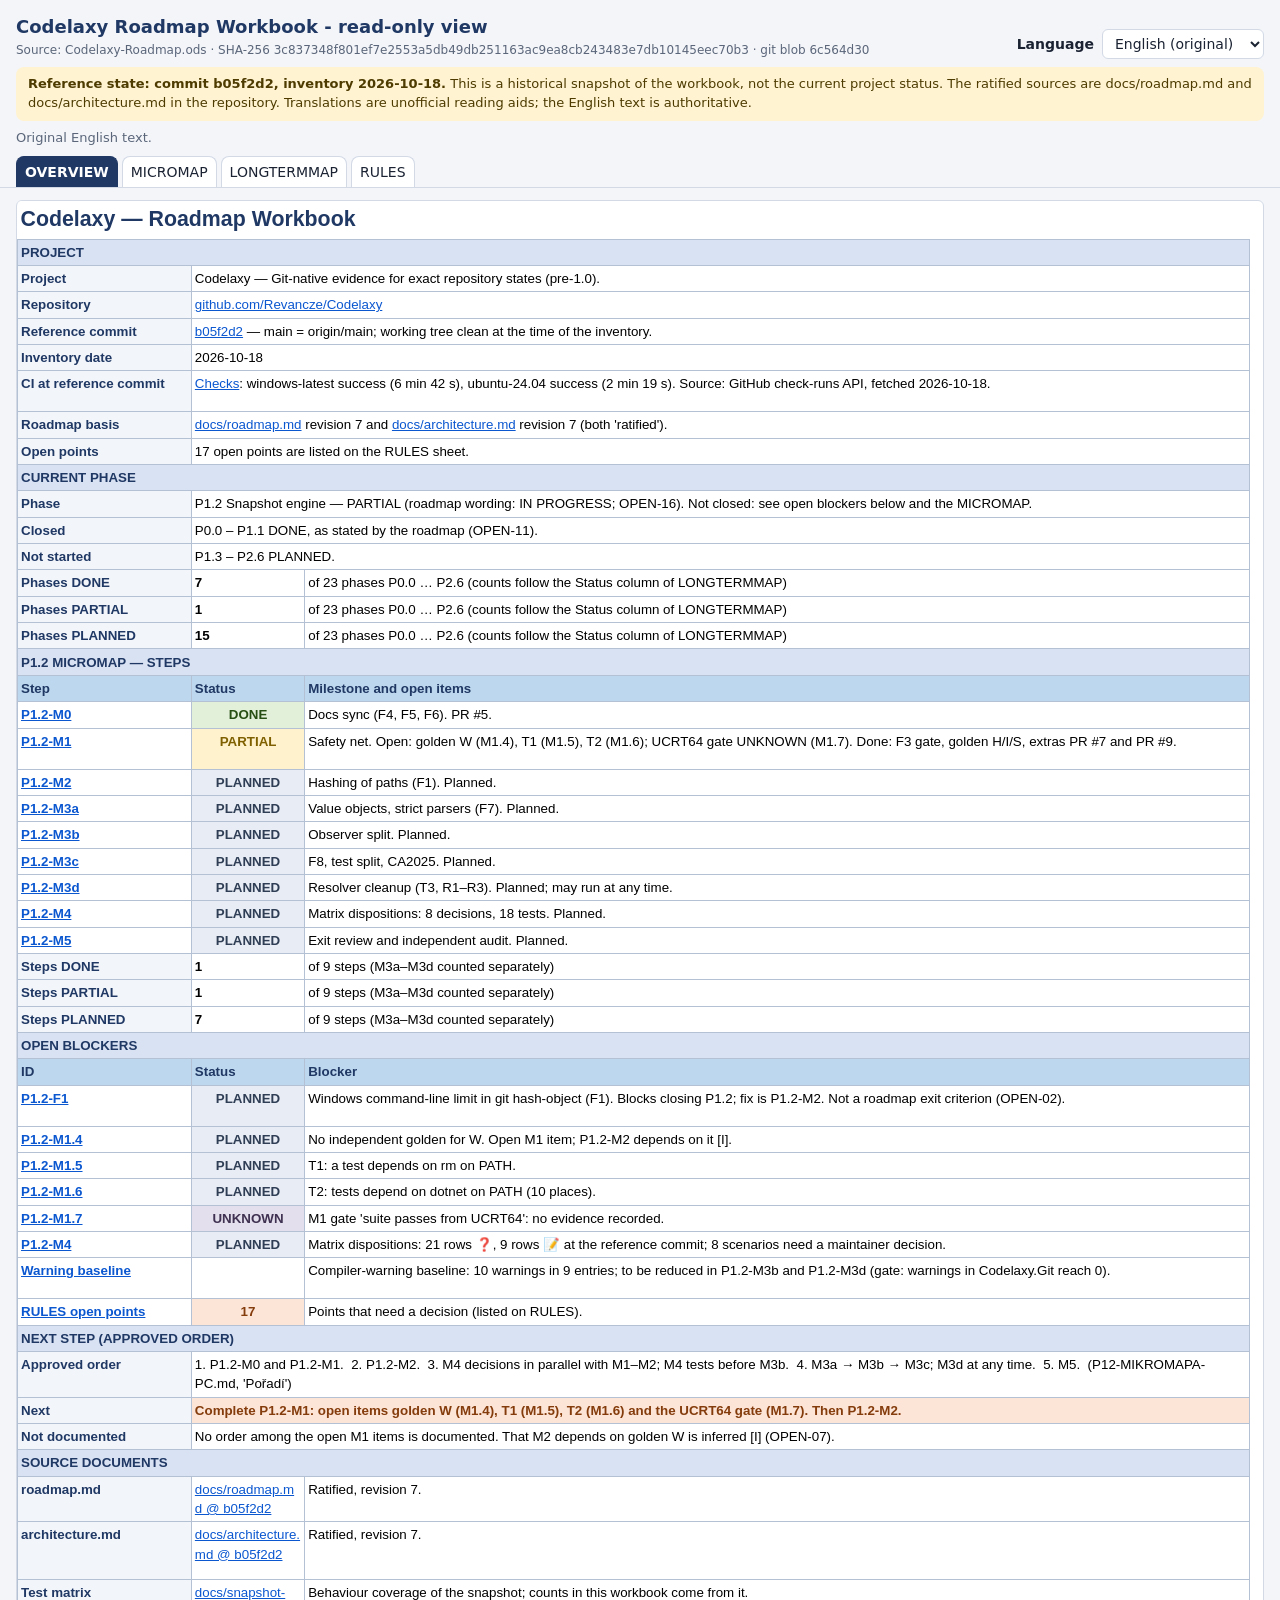
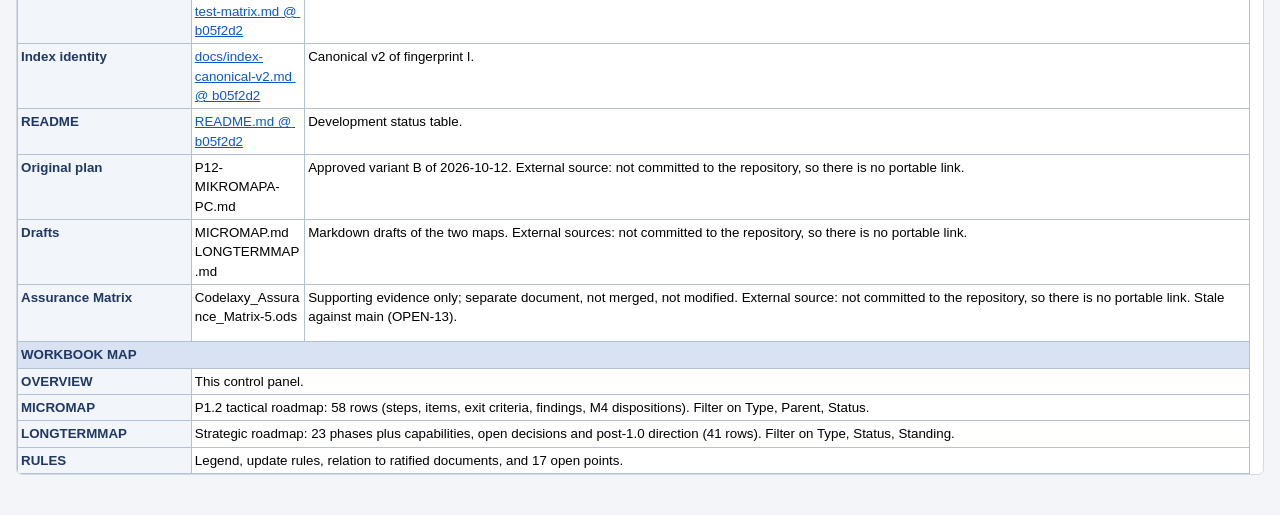
==== docs/roadmap-view/Codelaxy-Roadmap.html @ d362465a "docs(roadmap): add generated HTML view of the current workbook Generated by tools/roadmap-view from " ====
<!doctype html>
<html lang="en" data-lang="en">
<head>
<meta charset="utf-8">
<meta name="viewport" content="width=device-width, initial-scale=1">
<meta http-equiv="Content-Security-Policy" content="default-src &#x27;none&#x27;; style-src &#x27;unsafe-inline&#x27;; script-src &#x27;unsafe-inline&#x27; &#x27;self&#x27; file:; img-src data:; connect-src &#x27;none&#x27;; base-uri &#x27;none&#x27;; form-action &#x27;none&#x27;">
<meta name="rv-source-sha256" content="3c837348f801ef7e2553a5db49db251163ac9ea8cb243483e7db10145eec70b3">
<meta name="rv-source-blob" content="6c564d3082c0654093c8d9e2cfe22d010092a98a">
<meta name="rv-generator" content="roadmap_view 1">
<title>Codelaxy Roadmap - read-only view</title>
<style>
:root{color-scheme:light dark;--bg:#f3f5f9;--fg:#1b2333;--muted:#5b667a;--accent:#1F3864;--card:#ffffff;--line:#d3dae6;--warn-bg:#fff3d1;--warn-fg:#4d3b00;--tip-bg:#1b2333;--tip-fg:#f4f6fb;--focus:#2f6df6}
@media (prefers-color-scheme:dark){:root{--bg:#10141c;--fg:#e7ebf3;--muted:#9aa6bd;--accent:#9db9ff;--card:#1a2130;--line:#2b3548;--warn-bg:#3b3110;--warn-fg:#ffe9a8;--tip-bg:#f2f5fb;--tip-fg:#141a26;--focus:#7aa2ff}}
*{box-sizing:border-box}
html,body{margin:0;background:var(--bg);color:var(--fg);font:14px/1.45 system-ui,-apple-system,"Segoe UI",Roboto,sans-serif}
.top{display:flex;flex-wrap:wrap;gap:12px 24px;align-items:flex-end;justify-content:space-between;padding:14px 16px 8px}
h1{margin:0;font-size:18px;color:var(--accent)}
.muted{margin:2px 0 0;color:var(--muted);font-size:12px;word-break:break-all}
.langbox{display:flex;flex-wrap:wrap;gap:6px 8px;align-items:center}
.langbox label{font-weight:600}
select,input,button{font:inherit;color:inherit;background:var(--card);border:1px solid var(--line);border-radius:6px;padding:5px 8px}
button{cursor:pointer}
button:hover{border-color:var(--accent)}
:focus-visible{outline:2px solid var(--focus);outline-offset:2px}
.banner{margin:0 16px 8px;padding:8px 12px;border-radius:8px;background:var(--warn-bg);color:var(--warn-fg);font-size:13px}
.status{margin:0 16px 8px;min-height:1.4em;color:var(--muted);font-size:13px}
.status button{margin-left:8px}
.tabs{display:flex;gap:4px;padding:0 16px;overflow-x:auto;border-bottom:1px solid var(--line)}
.tab{border-radius:8px 8px 0 0;border-bottom:none;white-space:nowrap}
.tab[aria-selected=true]{background:var(--accent);color:#fff;border-color:var(--accent);font-weight:600}
main{padding:12px 16px 40px}
.sheet[hidden]{display:none}
.scroll{overflow:auto;max-width:100%;background:#fff;color:#000;border:1px solid var(--line);border-radius:6px}
table{border-collapse:collapse;table-layout:fixed}
td{overflow:hidden;vertical-align:top}
td.tr[tabindex="0"]{cursor:help}
td.tr[tabindex="0"]:hover{box-shadow:inset 0 0 0 2px rgba(47,109,246,.55)}
td.pinned{box-shadow:inset 0 0 0 2px var(--focus)}
td.flash{animation:flash 1.6s ease-out}
@keyframes flash{from{box-shadow:inset 0 0 0 4px #ffb300}to{box-shadow:inset 0 0 0 0 transparent}}
a{color:#0b57d0}
#tip{position:fixed;z-index:20;max-width:min(520px,calc(100vw - 24px));padding:10px 12px;border-radius:8px;background:var(--tip-bg);color:var(--tip-fg);box-shadow:0 8px 28px rgba(0,0,0,.35);font-size:13px;line-height:1.45;white-space:pre-wrap;overflow-wrap:anywhere}
#tip[hidden]{display:none}
#tip .tt-head{font-size:11px;letter-spacing:.02em;text-transform:uppercase;opacity:.75;margin-bottom:4px}
#tip .tt-note{font-size:11px;opacity:.75;margin-top:6px;white-space:normal}
#tip.bad{outline:2px solid #e0a100}
@media print{.top .langbox,.status,.tabs,#tip{display:none}.sheet[hidden]{display:block}}

.s-RM_Body{background-color:#FFFFFF;color:#000000;font-weight:normal;font-style:normal;font-size:10pt;font-family:'Arial',Calibri,'Segoe UI',system-ui,sans-serif;border-top:1px solid #B4C0D4;border-bottom:1px solid #B4C0D4;border-left:1px solid #B4C0D4;border-right:1px solid #B4C0D4;text-align:left;vertical-align:top;white-space:pre-wrap;overflow-wrap:anywhere;padding:0.08cm}
.s-RM_BodyCenter{background-color:#FFFFFF;color:#000000;font-weight:normal;font-style:normal;font-size:10pt;font-family:'Arial',Calibri,'Segoe UI',system-ui,sans-serif;border-top:1px solid #B4C0D4;border-bottom:1px solid #B4C0D4;border-left:1px solid #B4C0D4;border-right:1px solid #B4C0D4;text-align:center;vertical-align:top;white-space:pre-wrap;overflow-wrap:anywhere;padding:0.08cm}
.s-RM_CF_Decision{background-color:#FFFFFF;color:#000000;font-weight:bold;font-style:normal;font-size:10pt;font-family:'Arial',Calibri,'Segoe UI',system-ui,sans-serif;border-top:1px solid #B4C0D4;border-bottom:1px solid #B4C0D4;border-left:1px solid #B4C0D4;border-right:1px solid #B4C0D4;text-align:center;vertical-align:top;white-space:pre-wrap;overflow-wrap:anywhere;padding:0.08cm}
.s-RM_CF_Src{background-color:#FFFFFF;color:#000000;font-weight:normal;font-style:normal;font-size:10pt;font-family:'Arial',Calibri,'Segoe UI',system-ui,sans-serif;border-top:1px solid #B4C0D4;border-bottom:1px solid #B4C0D4;border-left:1px solid #B4C0D4;border-right:1px solid #B4C0D4;text-align:center;vertical-align:top;white-space:pre-wrap;overflow-wrap:anywhere;padding:0.08cm}
.s-RM_CF_Standing{background-color:#FFFFFF;color:#000000;font-weight:normal;font-style:normal;font-size:10pt;font-family:'Arial',Calibri,'Segoe UI',system-ui,sans-serif;border-top:1px solid #B4C0D4;border-bottom:1px solid #B4C0D4;border-left:1px solid #B4C0D4;border-right:1px solid #B4C0D4;text-align:center;vertical-align:top;white-space:pre-wrap;overflow-wrap:anywhere;padding:0.08cm}
.s-RM_CF_Status{background-color:#FFFFFF;color:#000000;font-weight:bold;font-style:normal;font-size:10pt;font-family:'Arial',Calibri,'Segoe UI',system-ui,sans-serif;border-top:1px solid #B4C0D4;border-bottom:1px solid #B4C0D4;border-left:1px solid #B4C0D4;border-right:1px solid #B4C0D4;text-align:center;vertical-align:top;white-space:pre-wrap;overflow-wrap:anywhere;padding:0.08cm}
.s-RM_Header{background-color:#BDD7EE;color:#1F3864;font-weight:bold;font-style:normal;font-size:10pt;font-family:'Arial',Calibri,'Segoe UI',system-ui,sans-serif;border-top:1px solid #B4C0D4;border-bottom:1px solid #B4C0D4;border-left:1px solid #B4C0D4;border-right:1px solid #B4C0D4;text-align:left;vertical-align:middle;white-space:pre-wrap;overflow-wrap:anywhere;padding:0.08cm}
.s-RM_Highlight{background-color:#FCE4D6;color:#843C0C;font-weight:bold;font-style:normal;font-size:10pt;font-family:'Arial',Calibri,'Segoe UI',system-ui,sans-serif;border-top:1px solid #B4C0D4;border-bottom:1px solid #B4C0D4;border-left:1px solid #B4C0D4;border-right:1px solid #B4C0D4;text-align:left;vertical-align:top;white-space:pre-wrap;overflow-wrap:anywhere;padding:0.08cm}
.s-RM_ID{background-color:#FFFFFF;color:#1F3864;font-weight:bold;font-style:normal;font-size:10pt;font-family:'Arial',Calibri,'Segoe UI',system-ui,sans-serif;border-top:1px solid #B4C0D4;border-bottom:1px solid #B4C0D4;border-left:1px solid #B4C0D4;border-right:1px solid #B4C0D4;text-align:left;vertical-align:top;white-space:pre-wrap;overflow-wrap:anywhere;padding:0.08cm}
.s-RM_Key{background-color:#F2F5FA;color:#1F3864;font-weight:bold;font-style:normal;font-size:10pt;font-family:'Arial',Calibri,'Segoe UI',system-ui,sans-serif;border-top:1px solid #B4C0D4;border-bottom:1px solid #B4C0D4;border-left:1px solid #B4C0D4;border-right:1px solid #B4C0D4;text-align:left;vertical-align:top;white-space:pre-wrap;overflow-wrap:anywhere;padding:0.08cm}
.s-RM_Number{background-color:#FFFFFF;color:#000000;font-weight:bold;font-style:normal;font-size:10pt;font-family:'Arial',Calibri,'Segoe UI',system-ui,sans-serif;border-top:1px solid #B4C0D4;border-bottom:1px solid #B4C0D4;border-left:1px solid #B4C0D4;border-right:1px solid #B4C0D4;text-align:left;vertical-align:top;white-space:pre-wrap;overflow-wrap:anywhere;padding:0.08cm}
.s-RM_SectionBar{background-color:#D9E2F3;color:#1F3864;font-weight:bold;font-style:normal;font-size:10pt;font-family:'Arial',Calibri,'Segoe UI',system-ui,sans-serif;border-top:1px solid #B4C0D4;border-bottom:1px solid #B4C0D4;border-left:1px solid #B4C0D4;border-right:1px solid #B4C0D4;text-align:left;vertical-align:middle;white-space:pre;padding:0.08cm}
.s-RM_Title{background-color:#FFFFFF;color:#1F3864;font-weight:bold;font-style:normal;font-size:16pt;font-family:'Arial',Calibri,'Segoe UI',system-ui,sans-serif;border-top:none;border-bottom:none;border-left:none;border-right:none;text-align:left;vertical-align:middle;white-space:pre;padding:0.08cm}
.s-RM_Dc_OPEN{background-color:#FCE4D6;color:#843C0C;font-weight:bold;font-style:normal;font-size:10pt;font-family:'Arial',Calibri,'Segoe UI',system-ui,sans-serif;border-top:1px solid #B4C0D4;border-bottom:1px solid #B4C0D4;border-left:1px solid #B4C0D4;border-right:1px solid #B4C0D4;text-align:center;vertical-align:top;white-space:pre-wrap;overflow-wrap:anywhere;padding:0.08cm}
.s-RM_Dim{background-color:#FFFFFF;color:#7F7F7F;font-weight:normal;font-style:normal;font-size:10pt;font-family:'Arial',Calibri,'Segoe UI',system-ui,sans-serif;border-top:1px solid #B4C0D4;border-bottom:1px solid #B4C0D4;border-left:1px solid #B4C0D4;border-right:1px solid #B4C0D4;text-align:center;vertical-align:top;white-space:pre-wrap;overflow-wrap:anywhere;padding:0.08cm}
.s-RM_Sd_DIRECTION{background-color:#E8EDF5;color:#2F3E55;font-weight:bold;font-style:normal;font-size:10pt;font-family:'Arial',Calibri,'Segoe UI',system-ui,sans-serif;border-top:1px solid #B4C0D4;border-bottom:1px solid #B4C0D4;border-left:1px solid #B4C0D4;border-right:1px solid #B4C0D4;text-align:center;vertical-align:top;white-space:pre-wrap;overflow-wrap:anywhere;padding:0.08cm}
.s-RM_Sd_OPEN{background-color:#FCE4D6;color:#843C0C;font-weight:bold;font-style:normal;font-size:10pt;font-family:'Arial',Calibri,'Segoe UI',system-ui,sans-serif;border-top:1px solid #B4C0D4;border-bottom:1px solid #B4C0D4;border-left:1px solid #B4C0D4;border-right:1px solid #B4C0D4;text-align:center;vertical-align:top;white-space:pre-wrap;overflow-wrap:anywhere;padding:0.08cm}
.s-RM_SrcI{background-color:#FFF8E1;color:#6B5200;font-weight:normal;font-style:italic;font-size:10pt;font-family:'Arial',Calibri,'Segoe UI',system-ui,sans-serif;border-top:1px solid #B4C0D4;border-bottom:1px solid #B4C0D4;border-left:1px solid #B4C0D4;border-right:1px solid #B4C0D4;text-align:center;vertical-align:top;white-space:pre-wrap;overflow-wrap:anywhere;padding:0.08cm}
.s-RM_St_BLOCKED{background-color:#F8D7DA;color:#7B1E24;font-weight:bold;font-style:normal;font-size:10pt;font-family:'Arial',Calibri,'Segoe UI',system-ui,sans-serif;border-top:1px solid #B4C0D4;border-bottom:1px solid #B4C0D4;border-left:1px solid #B4C0D4;border-right:1px solid #B4C0D4;text-align:center;vertical-align:top;white-space:pre-wrap;overflow-wrap:anywhere;padding:0.08cm}
.s-RM_St_DONE{background-color:#E2F0D9;color:#274E13;font-weight:bold;font-style:normal;font-size:10pt;font-family:'Arial',Calibri,'Segoe UI',system-ui,sans-serif;border-top:1px solid #B4C0D4;border-bottom:1px solid #B4C0D4;border-left:1px solid #B4C0D4;border-right:1px solid #B4C0D4;text-align:center;vertical-align:top;white-space:pre-wrap;overflow-wrap:anywhere;padding:0.08cm}
.s-RM_St_PARTIAL{background-color:#FFF2CC;color:#7F6000;font-weight:bold;font-style:normal;font-size:10pt;font-family:'Arial',Calibri,'Segoe UI',system-ui,sans-serif;border-top:1px solid #B4C0D4;border-bottom:1px solid #B4C0D4;border-left:1px solid #B4C0D4;border-right:1px solid #B4C0D4;text-align:center;vertical-align:top;white-space:pre-wrap;overflow-wrap:anywhere;padding:0.08cm}
.s-RM_St_PLANNED{background-color:#E8EDF5;color:#2F3E55;font-weight:bold;font-style:normal;font-size:10pt;font-family:'Arial',Calibri,'Segoe UI',system-ui,sans-serif;border-top:1px solid #B4C0D4;border-bottom:1px solid #B4C0D4;border-left:1px solid #B4C0D4;border-right:1px solid #B4C0D4;text-align:center;vertical-align:top;white-space:pre-wrap;overflow-wrap:anywhere;padding:0.08cm}
.s-RM_St_UNKNOWN{background-color:#E4DFEC;color:#3F3151;font-weight:bold;font-style:normal;font-size:10pt;font-family:'Arial',Calibri,'Segoe UI',system-ui,sans-serif;border-top:1px solid #B4C0D4;border-bottom:1px solid #B4C0D4;border-left:1px solid #B4C0D4;border-right:1px solid #B4C0D4;text-align:center;vertical-align:top;white-space:pre-wrap;overflow-wrap:anywhere;padding:0.08cm}
</style>
</head>
<body>
<header class="top">
<div class="titles"><h1 id="t-title"></h1><p id="t-source" class="muted"></p></div>
<div class="langbox">
<label for="lang" id="t-language"></label>
<select id="lang"></select>
<span id="other-box" hidden><input id="other-code" list="codes" size="8" autocomplete="off" spellcheck="false" aria-label="language code"><datalist id="codes"></datalist><button type="button" id="other-apply"></button></span>
</div>
</header>
<div class="banner" role="note"><strong id="t-ref"></strong> <span id="t-hist"></span> <span id="t-unofficial"></span></div>
<div id="status" class="status" role="status" aria-live="polite"></div>
<nav class="tabs" role="tablist" aria-label="Sheets"><button type="button" role="tab" class="tab" data-sheet="OVERVIEW">OVERVIEW</button><button type="button" role="tab" class="tab" data-sheet="MICROMAP">MICROMAP</button><button type="button" role="tab" class="tab" data-sheet="LONGTERMMAP">LONGTERMMAP</button><button type="button" role="tab" class="tab" data-sheet="RULES">RULES</button></nav>
<main>
<section class="sheet" id="sheet-OVERVIEW" role="tabpanel" aria-label="OVERVIEW" hidden><div class="scroll"><table style="width:32.6cm"><colgroup><col style="width:4.6cm"><col style="width:3.0cm"><col style="width:25.0cm"></colgroup><tbody><tr style="height:1.0cm"><td class="s-RM_Title tr" data-k="OVERVIEW!A1" data-h="f7c6cf55c859c0b8" colspan="3"><span class="np" translate="no">Codelaxy</span> — Roadmap Workbook</td></tr><tr style="height:0.7cm"><td class="s-RM_SectionBar tr" data-k="OVERVIEW!A2" data-h="d1fb402f1269ba73" colspan="3">PROJECT</td></tr><tr style="height:0.65cm"><td class="s-RM_Key tr" data-k="OVERVIEW!A3" data-h="9859597853197476">Project</td><td class="s-RM_Body tr" data-k="OVERVIEW!B3" data-h="eef727b6130ff1f3" colspan="2"><span class="np" translate="no">Codelaxy</span> — Git-native evidence for exact repository states (pre-1.0).</td></tr><tr style="height:0.65cm"><td class="s-RM_Key tr" data-k="OVERVIEW!A4" data-h="13d6ff07b8a5d792">Repository</td><td class="s-RM_Body" data-k="OVERVIEW!B4" colspan="2"><a class="np" translate="no" href="https://github.com/Revancze/Codelaxy" target="_blank" rel="noopener noreferrer">github.com/Revancze/Codelaxy</a></td></tr><tr style="height:0.65cm"><td class="s-RM_Key tr" data-k="OVERVIEW!A5" data-h="441387fbcb69d0c6">Reference commit</td><td class="s-RM_Body tr" data-k="OVERVIEW!B5" data-h="eb626f1a783b2e5a" colspan="2"><a class="np" translate="no" href="https://github.com/Revancze/Codelaxy/commit/b05f2d289bb067d50534cb7c99b36d33dcd12a37" target="_blank" rel="noopener noreferrer">b05f2d2</a> — main = <span class="np" translate="no">origin/main</span>; working tree clean at the time of the inventory.</td></tr><tr style="height:0.65cm"><td class="s-RM_Key tr" data-k="OVERVIEW!A6" data-h="7deea33e82aafbb4">Inventory date</td><td class="s-RM_Body" data-k="OVERVIEW!B6" colspan="2">2026-10-18</td></tr><tr style="height:1.08cm"><td class="s-RM_Key tr" data-k="OVERVIEW!A7" data-h="d2d988b973d5f953">CI at reference commit</td><td class="s-RM_Body tr" data-k="OVERVIEW!B7" data-h="56b397efa5ff58da" colspan="2"><a class="np" translate="no" href="https://github.com/Revancze/Codelaxy/commit/b05f2d289bb067d50534cb7c99b36d33dcd12a37/checks" target="_blank" rel="noopener noreferrer">Checks</a>: <span class="np" translate="no">windows-latest</span> success (6 min 42 s), <span class="np" translate="no">ubuntu-24.04</span> success (2 min 19 s). Source: <span class="np" translate="no">GitHub</span> check-runs API, fetched 2026-10-18.</td></tr><tr style="height:0.65cm"><td class="s-RM_Key tr" data-k="OVERVIEW!A8" data-h="613818fb9f83b50c">Roadmap basis</td><td class="s-RM_Body tr" data-k="OVERVIEW!B8" data-h="0adfb932c0c3705c" colspan="2"><a class="np" translate="no" href="https://github.com/Revancze/Codelaxy/blob/b05f2d289bb067d50534cb7c99b36d33dcd12a37/docs/roadmap.md#L1-L3" target="_blank" rel="noopener noreferrer">docs/roadmap.md</a> revision 7 and <a class="np" translate="no" href="https://github.com/Revancze/Codelaxy/blob/b05f2d289bb067d50534cb7c99b36d33dcd12a37/docs/architecture.md#L1-L3" target="_blank" rel="noopener noreferrer">docs/architecture.md</a> revision 7 (both <span class="np" translate="no">&#x27;ratified&#x27;</span>).</td></tr><tr style="height:0.65cm"><td class="s-RM_Key tr" data-k="OVERVIEW!A9" data-h="920a4f6fb41e9967">Open points</td><td class="s-RM_Body tr" data-k="OVERVIEW!B9" data-h="2621ff5068b052ad" colspan="2">17 open points are listed on the <span class="np" translate="no">RULES</span> sheet.</td></tr><tr style="height:0.7cm"><td class="s-RM_SectionBar tr" data-k="OVERVIEW!A10" data-h="b79a95db6d1a1e99" colspan="3">CURRENT PHASE</td></tr><tr style="height:0.65cm"><td class="s-RM_Key tr" data-k="OVERVIEW!A11" data-h="46342ec1eec9d78d">Phase</td><td class="s-RM_Body tr" data-k="OVERVIEW!B11" data-h="c277000a129c5336" colspan="2"><span class="np" translate="no">P1.2</span> Snapshot engine — <span class="np" translate="no">PARTIAL</span> (roadmap wording: <span class="np" translate="no">IN PROGRESS</span>; <span class="np" translate="no">OPEN-16</span>). Not closed: see open blockers below and the <span class="np" translate="no">MICROMAP</span>.</td></tr><tr style="height:0.65cm"><td class="s-RM_Key tr" data-k="OVERVIEW!A12" data-h="c21ead0614e7e1b7">Closed</td><td class="s-RM_Body tr" data-k="OVERVIEW!B12" data-h="50aa8cd9a422e9d8" colspan="2"><span class="np" translate="no">P0.0</span> – <span class="np" translate="no">P1.1</span> <span class="np" translate="no">DONE</span>, as stated by the roadmap (<span class="np" translate="no">OPEN-11</span>).</td></tr><tr style="height:0.65cm"><td class="s-RM_Key tr" data-k="OVERVIEW!A13" data-h="ba35f0c47d862763">Not started</td><td class="s-RM_Body" data-k="OVERVIEW!B13" colspan="2">P1.3 – P2.6 PLANNED.</td></tr><tr style="height:0.65cm"><td class="s-RM_Key tr" data-k="OVERVIEW!A14" data-h="b6663c37586189e6">Phases <span class="np" translate="no">DONE</span></td><td class="s-RM_Number" data-k="OVERVIEW!B14">7</td><td class="s-RM_Body tr" data-k="OVERVIEW!C14" data-h="1609e087792fdbb6">of 23 phases <span class="np" translate="no">P0.0</span> … <span class="np" translate="no">P2.6</span> (counts follow the Status column of <span class="np" translate="no">LONGTERMMAP</span>)</td></tr><tr style="height:0.65cm"><td class="s-RM_Key tr" data-k="OVERVIEW!A15" data-h="e0b0f0ecdb5ed324">Phases <span class="np" translate="no">PARTIAL</span></td><td class="s-RM_Number" data-k="OVERVIEW!B15">1</td><td class="s-RM_Body tr" data-k="OVERVIEW!C15" data-h="1609e087792fdbb6">of 23 phases <span class="np" translate="no">P0.0</span> … <span class="np" translate="no">P2.6</span> (counts follow the Status column of <span class="np" translate="no">LONGTERMMAP</span>)</td></tr><tr style="height:0.65cm"><td class="s-RM_Key tr" data-k="OVERVIEW!A16" data-h="249d728394bc0f89">Phases <span class="np" translate="no">PLANNED</span></td><td class="s-RM_Number" data-k="OVERVIEW!B16">15</td><td class="s-RM_Body tr" data-k="OVERVIEW!C16" data-h="1609e087792fdbb6">of 23 phases <span class="np" translate="no">P0.0</span> … <span class="np" translate="no">P2.6</span> (counts follow the Status column of <span class="np" translate="no">LONGTERMMAP</span>)</td></tr><tr style="height:0.7cm"><td class="s-RM_SectionBar tr" data-k="OVERVIEW!A17" data-h="ce53bbcd7efd84ec" colspan="3"><span class="np" translate="no">P1.2</span> <span class="np" translate="no">MICROMAP</span> — STEPS</td></tr><tr style="height:0.7cm"><td class="s-RM_Header tr" data-k="OVERVIEW!A18" data-h="8e6a6cca7aae1d1e">Step</td><td class="s-RM_Header tr" data-k="OVERVIEW!B18" data-h="920e413c7d411b61">Status</td><td class="s-RM_Header tr" data-k="OVERVIEW!C18" data-h="a8baf21b2ba758df">Milestone and open items</td></tr><tr style="height:0.65cm"><td class="s-RM_ID" data-k="OVERVIEW!A19"><a class="np" translate="no" href="#" data-goto="MICROMAP!A3">P1.2-M0</a></td><td class="s-RM_CF_Status s-RM_St_DONE" data-k="OVERVIEW!B19">DONE</td><td class="s-RM_Body tr" data-k="OVERVIEW!C19" data-h="9dcfccff3beacbd0">Docs sync (<span class="np" translate="no">F4</span>, <span class="np" translate="no">F5</span>, <span class="np" translate="no">F6</span>). <span class="np" translate="no">PR #5</span>.</td></tr><tr style="height:1.08cm"><td class="s-RM_ID" data-k="OVERVIEW!A20"><a class="np" translate="no" href="#" data-goto="MICROMAP!A4">P1.2-M1</a></td><td class="s-RM_CF_Status s-RM_St_PARTIAL" data-k="OVERVIEW!B20">PARTIAL</td><td class="s-RM_Body tr" data-k="OVERVIEW!C20" data-h="7e86cad09c889d70">Safety net. Open: golden W (<span class="np" translate="no">M1.4</span>), <span class="np" translate="no">T1</span> (<span class="np" translate="no">M1.5</span>), <span class="np" translate="no">T2</span> (<span class="np" translate="no">M1.6</span>); <span class="np" translate="no">UCRT64</span> gate <span class="np" translate="no">UNKNOWN</span> (<span class="np" translate="no">M1.7</span>). Done: <span class="np" translate="no">F3</span> gate, golden <span class="np" translate="no">H/I/S</span>, extras <span class="np" translate="no">PR #7</span> and <span class="np" translate="no">PR #9</span>.</td></tr><tr style="height:0.65cm"><td class="s-RM_ID" data-k="OVERVIEW!A21"><a class="np" translate="no" href="#" data-goto="MICROMAP!A5">P1.2-M2</a></td><td class="s-RM_CF_Status s-RM_St_PLANNED" data-k="OVERVIEW!B21">PLANNED</td><td class="s-RM_Body tr" data-k="OVERVIEW!C21" data-h="6b01f8cb7868a5cf">Hashing of paths (<span class="np" translate="no">F1</span>). Planned.</td></tr><tr style="height:0.65cm"><td class="s-RM_ID" data-k="OVERVIEW!A22"><a class="np" translate="no" href="#" data-goto="MICROMAP!A6">P1.2-M3a</a></td><td class="s-RM_CF_Status s-RM_St_PLANNED" data-k="OVERVIEW!B22">PLANNED</td><td class="s-RM_Body tr" data-k="OVERVIEW!C22" data-h="9d46b20532b9cbfb">Value objects, strict parsers (<span class="np" translate="no">F7</span>). Planned.</td></tr><tr style="height:0.65cm"><td class="s-RM_ID" data-k="OVERVIEW!A23"><a class="np" translate="no" href="#" data-goto="MICROMAP!A7">P1.2-M3b</a></td><td class="s-RM_CF_Status s-RM_St_PLANNED" data-k="OVERVIEW!B23">PLANNED</td><td class="s-RM_Body tr" data-k="OVERVIEW!C23" data-h="067b06036c23e9cb">Observer split. Planned.</td></tr><tr style="height:0.65cm"><td class="s-RM_ID" data-k="OVERVIEW!A24"><a class="np" translate="no" href="#" data-goto="MICROMAP!A8">P1.2-M3c</a></td><td class="s-RM_CF_Status s-RM_St_PLANNED" data-k="OVERVIEW!B24">PLANNED</td><td class="s-RM_Body tr" data-k="OVERVIEW!C24" data-h="aa6c162865332486"><span class="np" translate="no">F8</span>, test split, <span class="np" translate="no">CA2025</span>. Planned.</td></tr><tr style="height:0.65cm"><td class="s-RM_ID" data-k="OVERVIEW!A25"><a class="np" translate="no" href="#" data-goto="MICROMAP!A9">P1.2-M3d</a></td><td class="s-RM_CF_Status s-RM_St_PLANNED" data-k="OVERVIEW!B25">PLANNED</td><td class="s-RM_Body tr" data-k="OVERVIEW!C25" data-h="d5933d4d38d07621">Resolver cleanup (<span class="np" translate="no">T3</span>, <span class="np" translate="no">R1</span>–<span class="np" translate="no">R3</span>). Planned; may run at any time.</td></tr><tr style="height:0.65cm"><td class="s-RM_ID" data-k="OVERVIEW!A26"><a class="np" translate="no" href="#" data-goto="MICROMAP!A10">P1.2-M4</a></td><td class="s-RM_CF_Status s-RM_St_PLANNED" data-k="OVERVIEW!B26">PLANNED</td><td class="s-RM_Body tr" data-k="OVERVIEW!C26" data-h="cd030ad11f608bef">Matrix dispositions: 8 decisions, 18 tests. Planned.</td></tr><tr style="height:0.65cm"><td class="s-RM_ID" data-k="OVERVIEW!A27"><a class="np" translate="no" href="#" data-goto="MICROMAP!A11">P1.2-M5</a></td><td class="s-RM_CF_Status s-RM_St_PLANNED" data-k="OVERVIEW!B27">PLANNED</td><td class="s-RM_Body tr" data-k="OVERVIEW!C27" data-h="6d71a64f3fd6b1e6">Exit review and independent audit. Planned.</td></tr><tr style="height:0.65cm"><td class="s-RM_Key tr" data-k="OVERVIEW!A28" data-h="cef8ad2afac54bbe">Steps <span class="np" translate="no">DONE</span></td><td class="s-RM_Number" data-k="OVERVIEW!B28">1</td><td class="s-RM_Body tr" data-k="OVERVIEW!C28" data-h="6754714dce3fca50">of 9 steps (<span class="np" translate="no">M3a</span>–<span class="np" translate="no">M3d</span> counted separately)</td></tr><tr style="height:0.65cm"><td class="s-RM_Key tr" data-k="OVERVIEW!A29" data-h="1b00d5419d94df02">Steps <span class="np" translate="no">PARTIAL</span></td><td class="s-RM_Number" data-k="OVERVIEW!B29">1</td><td class="s-RM_Body tr" data-k="OVERVIEW!C29" data-h="6754714dce3fca50">of 9 steps (<span class="np" translate="no">M3a</span>–<span class="np" translate="no">M3d</span> counted separately)</td></tr><tr style="height:0.65cm"><td class="s-RM_Key tr" data-k="OVERVIEW!A30" data-h="7e01b7b50a249726">Steps <span class="np" translate="no">PLANNED</span></td><td class="s-RM_Number" data-k="OVERVIEW!B30">7</td><td class="s-RM_Body tr" data-k="OVERVIEW!C30" data-h="6754714dce3fca50">of 9 steps (<span class="np" translate="no">M3a</span>–<span class="np" translate="no">M3d</span> counted separately)</td></tr><tr style="height:0.7cm"><td class="s-RM_SectionBar tr" data-k="OVERVIEW!A31" data-h="0cbeedf079fc6422" colspan="3">OPEN BLOCKERS</td></tr><tr style="height:0.7cm"><td class="s-RM_Header tr" data-k="OVERVIEW!A32" data-h="3843971dcfdee508">ID</td><td class="s-RM_Header tr" data-k="OVERVIEW!B32" data-h="920e413c7d411b61">Status</td><td class="s-RM_Header tr" data-k="OVERVIEW!C32" data-h="8cd6bbc7db414796">Blocker</td></tr><tr style="height:1.08cm"><td class="s-RM_ID" data-k="OVERVIEW!A33"><a class="np" translate="no" href="#" data-goto="MICROMAP!A25">P1.2-F1</a></td><td class="s-RM_CF_Status s-RM_St_PLANNED" data-k="OVERVIEW!B33">PLANNED</td><td class="s-RM_Body tr" data-k="OVERVIEW!C33" data-h="71a0194938fc7037">Windows command-line limit in <span class="np" translate="no">git hash-object</span> (<span class="np" translate="no">F1</span>). Blocks closing <span class="np" translate="no">P1.2</span>; fix is <span class="np" translate="no">P1.2-M2</span>. Not a roadmap exit criterion (<span class="np" translate="no">OPEN-02</span>).</td></tr><tr style="height:0.65cm"><td class="s-RM_ID" data-k="OVERVIEW!A34"><a class="np" translate="no" href="#" data-goto="MICROMAP!A15">P1.2-M1.4</a></td><td class="s-RM_CF_Status s-RM_St_PLANNED" data-k="OVERVIEW!B34">PLANNED</td><td class="s-RM_Body tr" data-k="OVERVIEW!C34" data-h="d3a8822e7975da7a">No independent golden for W. Open <span class="np" translate="no">M1</span> item; <span class="np" translate="no">P1.2-M2</span> depends on it <span class="np" translate="no">[I]</span>.</td></tr><tr style="height:0.65cm"><td class="s-RM_ID" data-k="OVERVIEW!A35"><a class="np" translate="no" href="#" data-goto="MICROMAP!A16">P1.2-M1.5</a></td><td class="s-RM_CF_Status s-RM_St_PLANNED" data-k="OVERVIEW!B35">PLANNED</td><td class="s-RM_Body tr" data-k="OVERVIEW!C35" data-h="67379539a79e9387"><span class="np" translate="no">T1</span>: a test depends on rm on PATH.</td></tr><tr style="height:0.65cm"><td class="s-RM_ID" data-k="OVERVIEW!A36"><a class="np" translate="no" href="#" data-goto="MICROMAP!A17">P1.2-M1.6</a></td><td class="s-RM_CF_Status s-RM_St_PLANNED" data-k="OVERVIEW!B36">PLANNED</td><td class="s-RM_Body tr" data-k="OVERVIEW!C36" data-h="a7a14f583c847cf4"><span class="np" translate="no">T2</span>: tests depend on <span class="np" translate="no">dotnet</span> on PATH (10 places).</td></tr><tr style="height:0.65cm"><td class="s-RM_ID" data-k="OVERVIEW!A37"><a class="np" translate="no" href="#" data-goto="MICROMAP!A18">P1.2-M1.7</a></td><td class="s-RM_CF_Status s-RM_St_UNKNOWN" data-k="OVERVIEW!B37">UNKNOWN</td><td class="s-RM_Body tr" data-k="OVERVIEW!C37" data-h="6d2f8063cd5c4862"><span class="np" translate="no">M1</span> gate <span class="np" translate="no">&#x27;suite passes from UCRT64&#x27;</span>: no evidence recorded.</td></tr><tr style="height:0.65cm"><td class="s-RM_ID" data-k="OVERVIEW!A38"><a class="np" translate="no" href="#" data-goto="MICROMAP!A10">P1.2-M4</a></td><td class="s-RM_CF_Status s-RM_St_PLANNED" data-k="OVERVIEW!B38">PLANNED</td><td class="s-RM_Body tr" data-k="OVERVIEW!C38" data-h="6e5332a1d6f50293">Matrix dispositions: 21 rows <span class="np" translate="no">❓</span>, 9 rows <span class="np" translate="no">📝</span> at the reference commit; 8 scenarios need a maintainer decision.</td></tr><tr style="height:1.08cm"><td class="s-RM_ID tr" data-k="OVERVIEW!A39" data-h="58ec8b87998ff7c6"><a class="np" translate="no" href="#" data-goto="MICROMAP!A7">Warning baseline</a></td><td class="s-RM_Body" data-k="OVERVIEW!B39"></td><td class="s-RM_Body tr" data-k="OVERVIEW!C39" data-h="24a206c27ec6df57">Compiler-warning baseline: 10 warnings in 9 entries; to be reduced in <span class="np" translate="no">P1.2-M3b</span> and <span class="np" translate="no">P1.2-M3d</span> (gate: warnings in <span class="np" translate="no">Codelaxy.Git</span> reach 0).</td></tr><tr style="height:0.65cm"><td class="s-RM_ID tr" data-k="OVERVIEW!A40" data-h="d6e7a2cdb41dd5d3"><a class="np" translate="no" href="#" data-goto="RULES!A36">RULES open points</a></td><td class="s-RM_Dc_OPEN" data-k="OVERVIEW!B40">17</td><td class="s-RM_Body tr" data-k="OVERVIEW!C40" data-h="411f118bfc95c8a9">Points that need a decision (listed on <span class="np" translate="no">RULES</span>).</td></tr><tr style="height:0.7cm"><td class="s-RM_SectionBar tr" data-k="OVERVIEW!A41" data-h="3acc31bf39004e9f" colspan="3">NEXT STEP (APPROVED ORDER)</td></tr><tr style="height:1.08cm"><td class="s-RM_Key tr" data-k="OVERVIEW!A42" data-h="0eb16438456e2474">Approved order</td><td class="s-RM_Body tr" data-k="OVERVIEW!B42" data-h="b11332dccebda37c" colspan="2">1. <span class="np" translate="no">P1.2-M0</span> and <span class="np" translate="no">P1.2-M1</span>.  2. <span class="np" translate="no">P1.2-M2</span>.  3. <span class="np" translate="no">M4</span> decisions in parallel with <span class="np" translate="no">M1</span>–<span class="np" translate="no">M2</span>; <span class="np" translate="no">M4</span> tests before <span class="np" translate="no">M3b</span>.  4. <span class="np" translate="no">M3a</span> → <span class="np" translate="no">M3b</span> → <span class="np" translate="no">M3c</span>; <span class="np" translate="no">M3d</span> at any time.  5. <span class="np" translate="no">M5</span>.  (<span class="np" translate="no">P12-MIKROMAPA-PC.md</span>, <span class="np" translate="no">&#x27;Pořadí&#x27;</span>)</td></tr><tr style="height:0.65cm"><td class="s-RM_Key tr" data-k="OVERVIEW!A43" data-h="1ff57a29d7c9d11b">Next</td><td class="s-RM_Highlight tr" data-k="OVERVIEW!B43" data-h="601bd27fa11102c7" colspan="2">Complete <span class="np" translate="no">P1.2-M1</span>: open items golden W (<span class="np" translate="no">M1.4</span>), <span class="np" translate="no">T1</span> (<span class="np" translate="no">M1.5</span>), <span class="np" translate="no">T2</span> (<span class="np" translate="no">M1.6</span>) and the <span class="np" translate="no">UCRT64</span> gate (<span class="np" translate="no">M1.7</span>). Then <span class="np" translate="no">P1.2-M2</span>.</td></tr><tr style="height:0.65cm"><td class="s-RM_Key tr" data-k="OVERVIEW!A44" data-h="6d0ea8aeec378255">Not documented</td><td class="s-RM_Body tr" data-k="OVERVIEW!B44" data-h="082f439f393969a2" colspan="2">No order among the open <span class="np" translate="no">M1</span> items is documented. That <span class="np" translate="no">M2</span> depends on golden W is inferred <span class="np" translate="no">[I]</span> (<span class="np" translate="no">OPEN-07</span>).</td></tr><tr style="height:0.7cm"><td class="s-RM_SectionBar tr" data-k="OVERVIEW!A45" data-h="f0bcfd29f183849f" colspan="3">SOURCE DOCUMENTS</td></tr><tr style="height:1.08cm"><td class="s-RM_Key" data-k="OVERVIEW!A46">roadmap.md</td><td class="s-RM_Body" data-k="OVERVIEW!B46"><a class="np" translate="no" href="https://github.com/Revancze/Codelaxy/blob/b05f2d289bb067d50534cb7c99b36d33dcd12a37/docs/roadmap.md#L1" target="_blank" rel="noopener noreferrer">docs/roadmap.md @ b05f2d2</a></td><td class="s-RM_Body tr" data-k="OVERVIEW!C46" data-h="aab79d7823da2587">Ratified, revision 7.</td></tr><tr style="height:1.51cm"><td class="s-RM_Key" data-k="OVERVIEW!A47">architecture.md</td><td class="s-RM_Body" data-k="OVERVIEW!B47"><a class="np" translate="no" href="https://github.com/Revancze/Codelaxy/blob/b05f2d289bb067d50534cb7c99b36d33dcd12a37/docs/architecture.md#L1" target="_blank" rel="noopener noreferrer">docs/architecture.md @ b05f2d2</a></td><td class="s-RM_Body tr" data-k="OVERVIEW!C47" data-h="aab79d7823da2587">Ratified, revision 7.</td></tr><tr style="height:1.51cm"><td class="s-RM_Key tr" data-k="OVERVIEW!A48" data-h="847c92ccc89ce1ce">Test matrix</td><td class="s-RM_Body" data-k="OVERVIEW!B48"><a class="np" translate="no" href="https://github.com/Revancze/Codelaxy/blob/b05f2d289bb067d50534cb7c99b36d33dcd12a37/docs/snapshot-test-matrix.md#L1" target="_blank" rel="noopener noreferrer">docs/snapshot-test-matrix.md @ b05f2d2</a></td><td class="s-RM_Body tr" data-k="OVERVIEW!C48" data-h="490c1c2b8fb20fa7">Behaviour coverage of the snapshot; counts in this workbook come from it.</td></tr><tr style="height:1.51cm"><td class="s-RM_Key tr" data-k="OVERVIEW!A49" data-h="1e6148dd5f9231f3">Index identity</td><td class="s-RM_Body" data-k="OVERVIEW!B49"><a class="np" translate="no" href="https://github.com/Revancze/Codelaxy/blob/b05f2d289bb067d50534cb7c99b36d33dcd12a37/docs/index-canonical-v2.md#L1" target="_blank" rel="noopener noreferrer">docs/index-canonical-v2.md @ b05f2d2</a></td><td class="s-RM_Body tr" data-k="OVERVIEW!C49" data-h="a98e1d2c3cc91cbb">Canonical v2 of fingerprint I.</td></tr><tr style="height:1.08cm"><td class="s-RM_Key tr" data-k="OVERVIEW!A50" data-h="2b7814d3fca2e99e">README</td><td class="s-RM_Body" data-k="OVERVIEW!B50"><a class="np" translate="no" href="https://github.com/Revancze/Codelaxy/blob/b05f2d289bb067d50534cb7c99b36d33dcd12a37/README.md#L1" target="_blank" rel="noopener noreferrer">README.md @ b05f2d2</a></td><td class="s-RM_Body tr" data-k="OVERVIEW!C50" data-h="b6e2b2864a856657">Development status table.</td></tr><tr style="height:1.08cm"><td class="s-RM_Key tr" data-k="OVERVIEW!A51" data-h="12dbcdb8d6242f36">Original plan</td><td class="s-RM_Body" data-k="OVERVIEW!B51">P12-MIKROMAPA-PC.md</td><td class="s-RM_Body tr" data-k="OVERVIEW!C51" data-h="5566d09adffa8ae0">Approved variant B of 2026-10-12. External source: not committed to the repository, so there is no portable link.</td></tr><tr style="height:1.08cm"><td class="s-RM_Key tr" data-k="OVERVIEW!A52" data-h="f592e6a4db3c6638">Drafts</td><td class="s-RM_Body" data-k="OVERVIEW!B52">MICROMAP.md
LONGTERMMAP.md</td><td class="s-RM_Body tr" data-k="OVERVIEW!C52" data-h="7e0055469ddde96f">Markdown drafts of the two maps. External sources: not committed to the repository, so there is no portable link.</td></tr><tr style="height:1.51cm"><td class="s-RM_Key tr" data-k="OVERVIEW!A53" data-h="654c0455beb0d46f">Assurance Matrix</td><td class="s-RM_Body" data-k="OVERVIEW!B53">Codelaxy_Assurance_Matrix-5.ods</td><td class="s-RM_Body tr" data-k="OVERVIEW!C53" data-h="5e1e4efdad31ae81">Supporting evidence only; separate document, not merged, not modified. External source: not committed to the repository, so there is no portable link. Stale against main (<span class="np" translate="no">OPEN-13</span>).</td></tr><tr style="height:0.7cm"><td class="s-RM_SectionBar tr" data-k="OVERVIEW!A54" data-h="2a520e7df0619e49" colspan="3">WORKBOOK MAP</td></tr><tr style="height:0.65cm"><td class="s-RM_Key" data-k="OVERVIEW!A55">OVERVIEW</td><td class="s-RM_Body tr" data-k="OVERVIEW!B55" data-h="fe953ed89f8e5ad9" colspan="2">This control panel.</td></tr><tr style="height:0.65cm"><td class="s-RM_Key" data-k="OVERVIEW!A56">MICROMAP</td><td class="s-RM_Body tr" data-k="OVERVIEW!B56" data-h="cec73135a5b88ff9" colspan="2"><span class="np" translate="no">P1.2</span> tactical roadmap: 58 rows (steps, items, exit criteria, findings, <span class="np" translate="no">M4</span> dispositions). Filter on Type, Parent, Status.</td></tr><tr style="height:0.65cm"><td class="s-RM_Key" data-k="OVERVIEW!A57">LONGTERMMAP</td><td class="s-RM_Body tr" data-k="OVERVIEW!B57" data-h="6e4deae660e0ae6c" colspan="2">Strategic roadmap: 23 phases plus capabilities, open decisions and post-1.0 direction (41 rows). Filter on Type, Status, Standing.</td></tr><tr style="height:0.65cm"><td class="s-RM_Key" data-k="OVERVIEW!A58">RULES</td><td class="s-RM_Body tr" data-k="OVERVIEW!B58" data-h="18558d75e4593f61" colspan="2">Legend, update rules, relation to ratified documents, and 17 open points.</td></tr></tbody></table></div></section><section class="sheet" id="sheet-MICROMAP" role="tabpanel" aria-label="MICROMAP" hidden><div class="scroll"><table style="width:58.2cm"><colgroup><col style="width:3.4cm"><col style="width:2.1cm"><col style="width:2.6cm"><col style="width:3.4cm"><col style="width:9.2cm"><col style="width:2.3cm"><col style="width:5.2cm"><col style="width:6.6cm"><col style="width:9.8cm"><col style="width:5.4cm"><col style="width:8.2cm"></colgroup><tbody><tr style="height:0.9cm"><td class="s-RM_Title tr" data-k="MICROMAP!A1" data-h="3e1bf64b26a679a3" colspan="11"><span class="np" translate="no">MICROMAP</span> — <span class="np" translate="no">P1.2</span> Snapshot engine, tactical roadmap     |     reference commit <span class="np" translate="no">b05f2d2</span> (2026-10-18)</td></tr><tr style="height:0.65cm"><td class="s-RM_Header tr" data-k="MICROMAP!A2" data-h="3843971dcfdee508">ID</td><td class="s-RM_Header tr" data-k="MICROMAP!B2" data-h="baaddf70fb5d432b">Type</td><td class="s-RM_Header tr" data-k="MICROMAP!C2" data-h="5f7953f7c9b6ba16">Parent</td><td class="s-RM_Header tr" data-k="MICROMAP!D2" data-h="9e86248cf2351e38">Milestone</td><td class="s-RM_Header tr" data-k="MICROMAP!E2" data-h="b073f6c68ef87211">Scope</td><td class="s-RM_Header tr" data-k="MICROMAP!F2" data-h="920e413c7d411b61">Status</td><td class="s-RM_Header tr" data-k="MICROMAP!G2" data-h="fcb4dd842c61858a">Depends on</td><td class="s-RM_Header tr" data-k="MICROMAP!H2" data-h="d1f47a89fe9e3c6d">Gate / Acceptance criteria</td><td class="s-RM_Header tr" data-k="MICROMAP!I2" data-h="748d64d904b5d6c3">Evidence (PR, commit, test)</td><td class="s-RM_Header tr" data-k="MICROMAP!J2" data-h="8cd6bbc7db414796">Blocker</td><td class="s-RM_Header tr" data-k="MICROMAP!K2" data-h="8a7525b1492fb848">Notes</td></tr><tr style="height:2.37cm"><td class="s-RM_ID" data-k="MICROMAP!A3">P1.2-M0</td><td class="s-RM_BodyCenter" data-k="MICROMAP!B3">STEP</td><td class="s-RM_BodyCenter" data-k="MICROMAP!C3">P1.2</td><td class="s-RM_Body tr" data-k="MICROMAP!D3" data-h="53338de3ee12e1e8">Docs sync</td><td class="s-RM_Body tr" data-k="MICROMAP!E3" data-h="11914548bb0e84ab">Documentation sync with audit evidence: <span class="np" translate="no">F4</span> minimum Git version in README, <span class="np" translate="no">F5</span> stale snapshot test matrix, <span class="np" translate="no">F6</span> sentence naming the tests that enforce <span class="np" translate="no">I5</span>.</td><td class="s-RM_CF_Status s-RM_St_DONE" data-k="MICROMAP!F3">DONE</td><td class="s-RM_Body tr" data-k="MICROMAP!G3" data-h="a188ee0c511009bc">none stated</td><td class="s-RM_Body tr" data-k="MICROMAP!H3" data-h="2a351722244aebc6">CI green.</td><td class="s-RM_Body tr" data-k="MICROMAP!I3" data-h="4ae8e955591624d9"><a class="np" translate="no" href="https://github.com/Revancze/Codelaxy/pull/5" target="_blank" rel="noopener noreferrer">PR #5</a>: <a class="np" translate="no" href="https://github.com/Revancze/Codelaxy/commit/01b91a6126d76e7dfa326085c2b706ee14610bca" target="_blank" rel="noopener noreferrer">matrix sync</a>, <a class="np" translate="no" href="https://github.com/Revancze/Codelaxy/commit/1bbd1600fd499c58cc2069fb21a49fa148054057" target="_blank" rel="noopener noreferrer">I5 tests named</a>, <a class="np" translate="no" href="https://github.com/Revancze/Codelaxy/commit/86a8c569affdd89313a3b2cc93408e2ee446c7c9" target="_blank" rel="noopener noreferrer">min Git version</a>
<a class="np" translate="no" href="https://github.com/Revancze/Codelaxy/commit/b05f2d289bb067d50534cb7c99b36d33dcd12a37/checks" target="_blank" rel="noopener noreferrer">CI at reference commit: green on both operating systems</a></td><td class="s-RM_Body" data-k="MICROMAP!J3">—</td><td class="s-RM_Body tr" data-k="MICROMAP!K3" data-h="324fd99f52cd6715">Original branch <span class="np" translate="no">fix/codelaxy/p12-docs-audit-sync</span> was used as planned. <span class="np" translate="no">F4</span> documents the minimum version only; compatibility with Git 2.31 is not tested (<a class="np" translate="no" href="https://github.com/Revancze/Codelaxy/blob/b05f2d289bb067d50534cb7c99b36d33dcd12a37/README.md#L212" target="_blank" rel="noopener noreferrer">README.md</a>). Branch naming: <span class="np" translate="no">OPEN-17</span>.</td></tr><tr style="height:2.37cm"><td class="s-RM_ID" data-k="MICROMAP!A4">P1.2-M1</td><td class="s-RM_BodyCenter" data-k="MICROMAP!B4">STEP</td><td class="s-RM_BodyCenter" data-k="MICROMAP!C4">P1.2</td><td class="s-RM_Body tr" data-k="MICROMAP!D4" data-h="6b9705f30db2ebeb">Safety net</td><td class="s-RM_Body tr" data-k="MICROMAP!E4" data-h="f0adfc7c550877ba">Warning gate (<span class="np" translate="no">F3</span>), <span class="np" translate="no">T1/T2</span> test hygiene, independent golden fingerprints <span class="np" translate="no">H/I/S/W</span>.</td><td class="s-RM_CF_Status s-RM_St_PARTIAL" data-k="MICROMAP!F4">PARTIAL</td><td class="s-RM_Body" data-k="MICROMAP!G4">P1.2-M0 [D: order]</td><td class="s-RM_Body tr" data-k="MICROMAP!H4" data-h="eff7ca9145fb17cb">A new warning fails CI; the suite passes from <span class="np" translate="no">PowerShell</span> and from <span class="np" translate="no">UCRT64</span>.</td><td class="s-RM_Body tr" data-k="MICROMAP!I4" data-h="b5f607187da593ab">Items <span class="np" translate="no">P1.2-M1.1</span> … <span class="np" translate="no">M1.7</span> and extras <span class="np" translate="no">M1.8</span>, <span class="np" translate="no">M1.9</span> below.
<a class="np" translate="no" href="https://github.com/Revancze/Codelaxy/pull/6" target="_blank" rel="noopener noreferrer">PR #6</a>, <a class="np" translate="no" href="https://github.com/Revancze/Codelaxy/pull/8" target="_blank" rel="noopener noreferrer">PR #8</a>, <a class="np" translate="no" href="https://github.com/Revancze/Codelaxy/pull/9" target="_blank" rel="noopener noreferrer">PR #9</a> merged.</td><td class="s-RM_Body tr" data-k="MICROMAP!J4" data-h="662df4253e5d9ec9">Open: golden W (<span class="np" translate="no">M1.4</span>), <span class="np" translate="no">T1</span> (<span class="np" translate="no">M1.5</span>), <span class="np" translate="no">T2</span> (<span class="np" translate="no">M1.6</span>). <span class="np" translate="no">UCRT64</span> gate <span class="np" translate="no">UNKNOWN</span> (<span class="np" translate="no">M1.7</span>).</td><td class="s-RM_Body tr" data-k="MICROMAP!K4" data-h="f670ed68c4e54374">A merged PR is not a completed step: <span class="np" translate="no">PR #9</span> is <span class="np" translate="no">DONE</span>, the step is <span class="np" translate="no">PARTIAL</span>. Original branch <span class="np" translate="no">dev/codelaxy/p12-safety-net</span> was not used (<span class="np" translate="no">OPEN-17</span>). Scope beyond the documented list: <span class="np" translate="no">OPEN-05</span>.</td></tr><tr style="height:2.37cm"><td class="s-RM_ID" data-k="MICROMAP!A5">P1.2-M2</td><td class="s-RM_BodyCenter" data-k="MICROMAP!B5">STEP</td><td class="s-RM_BodyCenter" data-k="MICROMAP!C5">P1.2</td><td class="s-RM_Body tr" data-k="MICROMAP!D5" data-h="9bd17b7034d6fda8">Hashing of paths (<span class="np" translate="no">F1</span>)</td><td class="s-RM_Body tr" data-k="MICROMAP!E5" data-h="9db7085f0fd7a346"><span class="np" translate="no">F1</span>: RED test above 32 767 characters of paths; <span class="np" translate="no">GitObjectHasher</span> using <span class="np" translate="no">git hash-object --stdin-paths</span>; reject paths containing LF; validate <span class="np" translate="no">ObjectId</span>; measure Linux.</td><td class="s-RM_CF_Status s-RM_St_PLANNED" data-k="MICROMAP!F5">PLANNED</td><td class="s-RM_Body tr" data-k="MICROMAP!G5" data-h="085e406407b0a380"><span class="np" translate="no">P1.2-M1</span> <span class="np" translate="no">[D: order]</span>
<span class="np" translate="no">P1.2-M1.4</span> golden W <span class="np" translate="no">[I]</span></td><td class="s-RM_Body tr" data-k="MICROMAP!H5" data-h="5212b24e1eb4907d">Golden fingerprints unchanged; many-files test green on both operating systems; mutants.</td><td class="s-RM_Body tr" data-k="MICROMAP!I5" data-h="97b0f6c7d2fe1535">None (planned). Defect evidence: <a class="np" translate="no" href="https://github.com/Revancze/Codelaxy/blob/b05f2d289bb067d50534cb7c99b36d33dcd12a37/docs/snapshot-test-matrix.md#L105" target="_blank" rel="noopener noreferrer">matrix:105 ❌</a></td><td class="s-RM_Body" data-k="MICROMAP!J5">—</td><td class="s-RM_Body tr" data-k="MICROMAP!K5" data-h="0e55d75ca7138b44">Original branch <span class="np" translate="no">fix/codelaxy/p12-hash-object-stdin</span>. Windows: about 21 200 characters of paths succeed, about 42 400 fail; Linux <span class="np" translate="no">ARG_MAX</span> not measured (matrix). Dependency on golden W: <span class="np" translate="no">OPEN-07</span>.</td></tr><tr style="height:1.94cm"><td class="s-RM_ID" data-k="MICROMAP!A6">P1.2-M3a</td><td class="s-RM_BodyCenter" data-k="MICROMAP!B6">STEP</td><td class="s-RM_BodyCenter" data-k="MICROMAP!C6">P1.2</td><td class="s-RM_Body tr" data-k="MICROMAP!D6" data-h="d4a0b0e74e7ff4fb">Value objects</td><td class="s-RM_Body tr" data-k="MICROMAP!E6" data-h="7faf5b85bcc79f6e">Value objects <span class="np" translate="no">ObjectId</span>, <span class="np" translate="no">GitFileMode</span>, <span class="np" translate="no">RepositoryPath</span>, Fingerprint; strict index parser and deserialization (<span class="np" translate="no">F7</span>).</td><td class="s-RM_CF_Status s-RM_St_PLANNED" data-k="MICROMAP!F6">PLANNED</td><td class="s-RM_Body" data-k="MICROMAP!G6">P1.2-M2 [D: order]</td><td class="s-RM_Body tr" data-k="MICROMAP!H6" data-h="e6d56e94a7dfec2a">Golden fingerprints unchanged; mutants.</td><td class="s-RM_Body tr" data-k="MICROMAP!I6" data-h="3ad551cd866856ee">None (planned).</td><td class="s-RM_Body" data-k="MICROMAP!J6">—</td><td class="s-RM_Body tr" data-k="MICROMAP!K6" data-h="0481b3f7c565fe1e">Original branch <span class="np" translate="no">dev/codelaxy/p12-snapshot-value-objects</span>. <span class="np" translate="no">Codelaxy.Git</span> is the anti-corruption layer; Contracts and Snapshot schema v1 do not change.</td></tr><tr style="height:2.37cm"><td class="s-RM_ID" data-k="MICROMAP!A7">P1.2-M3b</td><td class="s-RM_BodyCenter" data-k="MICROMAP!B7">STEP</td><td class="s-RM_BodyCenter" data-k="MICROMAP!C7">P1.2</td><td class="s-RM_Body tr" data-k="MICROMAP!D7" data-h="a9012ccc27c71746">Observer split</td><td class="s-RM_Body tr" data-k="MICROMAP!E7" data-h="a5286bc6316b07d2">Split <span class="np" translate="no">BuildSingleObservationAsync</span> into <span class="np" translate="no">HeadObserver</span>, <span class="np" translate="no">IndexObserver</span>, <span class="np" translate="no">TrackedWorkingTreeObserver</span>, <span class="np" translate="no">UntrackedWorkingTreeObserver</span>, <span class="np" translate="no">GitObjectHasher</span>, <span class="np" translate="no">FingerprintComposer</span>, <span class="np" translate="no">DriftGuard</span>; <span class="np" translate="no">GitSnapshotBuilder</span> only orchestrates.</td><td class="s-RM_CF_Status s-RM_St_PLANNED" data-k="MICROMAP!F7">PLANNED</td><td class="s-RM_Body tr" data-k="MICROMAP!G7" data-h="c2b69988b8886763"><span class="np" translate="no">P1.2-M3a</span> <span class="np" translate="no">[D: order]</span>
<span class="np" translate="no">P1.2-M4</span> tests <span class="np" translate="no">[D: before M3b]</span></td><td class="s-RM_Body tr" data-k="MICROMAP!H7" data-h="169af523f48d2657">Golden fingerprints unchanged; warnings in <span class="np" translate="no">Codelaxy.Git</span> reach 0.</td><td class="s-RM_Body tr" data-k="MICROMAP!I7" data-h="3ad551cd866856ee">None (planned).</td><td class="s-RM_Body" data-k="MICROMAP!J7">—</td><td class="s-RM_Body tr" data-k="MICROMAP!K7" data-h="28eb661ace9ad81e">Size L. Original branch <span class="np" translate="no">dev/codelaxy/p12-snapshot-observers</span>. Source figures (<span class="np" translate="no">80a98a5</span>): 654 lines, cyclomatic complexity 59, maintainability index 13. Warning counts: <span class="np" translate="no">OPEN-08</span>.</td></tr><tr style="height:1.08cm"><td class="s-RM_ID" data-k="MICROMAP!A8">P1.2-M3c</td><td class="s-RM_BodyCenter" data-k="MICROMAP!B8">STEP</td><td class="s-RM_BodyCenter" data-k="MICROMAP!C8">P1.2</td><td class="s-RM_Body tr" data-k="MICROMAP!D8" data-h="5ae77ed96505ce70">Tests split</td><td class="s-RM_Body tr" data-k="MICROMAP!E8" data-h="b27c244297b56ce3"><span class="np" translate="no">F8</span> (<span class="np" translate="no">bool.Parse</span> in <span class="np" translate="no">GitRepositoryStateReader</span>); split <span class="np" translate="no">GitSnapshotBuilderTests</span> (<span class="np" translate="no">S104</span>); <span class="np" translate="no">CA2025</span>.</td><td class="s-RM_CF_Status s-RM_St_PLANNED" data-k="MICROMAP!F8">PLANNED</td><td class="s-RM_Body" data-k="MICROMAP!G8">P1.2-M3b [D: order]</td><td class="s-RM_Body tr" data-k="MICROMAP!H8" data-h="7baaa146543e7390">Same number of tests, green.</td><td class="s-RM_Body tr" data-k="MICROMAP!I8" data-h="8b8ec150688c1b35">None (planned). <span class="np" translate="no">F8</span> still present: <a class="np" translate="no" href="https://github.com/Revancze/Codelaxy/blob/b05f2d289bb067d50534cb7c99b36d33dcd12a37/src/Codelaxy.Git/GitRepositoryStateReader.cs#L88-L89" target="_blank" rel="noopener noreferrer">GitRepositoryStateReader.cs:88-89</a></td><td class="s-RM_Body" data-k="MICROMAP!J8">—</td><td class="s-RM_Body tr" data-k="MICROMAP!K8" data-h="9317608b3382c773">Original branch <span class="np" translate="no">dev/codelaxy/p12-tests-split</span>.</td></tr><tr style="height:1.08cm"><td class="s-RM_ID" data-k="MICROMAP!A9">P1.2-M3d</td><td class="s-RM_BodyCenter" data-k="MICROMAP!B9">STEP</td><td class="s-RM_BodyCenter" data-k="MICROMAP!C9">P1.2</td><td class="s-RM_Body tr" data-k="MICROMAP!D9" data-h="0f512a9d9695db8b">Resolver cleanup</td><td class="s-RM_Body tr" data-k="MICROMAP!E9" data-h="2c47b9d7886a871a"><span class="np" translate="no">T3</span> (extract candidate check, <span class="np" translate="no">S3267</span>, <span class="np" translate="no">RunCoreAsync</span> length); tests <span class="np" translate="no">R1</span>–<span class="np" translate="no">R3</span> for the resolver.</td><td class="s-RM_CF_Status s-RM_St_PLANNED" data-k="MICROMAP!F9">PLANNED</td><td class="s-RM_Body tr" data-k="MICROMAP!G9" data-h="521a07d1d46fc8b5">none (D: <span class="np" translate="no">&#x27;at any time&#x27;</span>)</td><td class="s-RM_Body tr" data-k="MICROMAP!H9" data-h="20e0bb1fdc27cf61">Security tests unchanged; <span class="np" translate="no">R1</span>–<span class="np" translate="no">R3</span> killed.</td><td class="s-RM_Body tr" data-k="MICROMAP!I9" data-h="3ad551cd866856ee">None (planned).</td><td class="s-RM_Body" data-k="MICROMAP!J9">—</td><td class="s-RM_Body tr" data-k="MICROMAP!K9" data-h="2e8d5f22bd63f1ff">Original branch <span class="np" translate="no">dev/codelaxy/p12-resolver-cleanup</span>.</td></tr><tr style="height:1.94cm"><td class="s-RM_ID" data-k="MICROMAP!A10">P1.2-M4</td><td class="s-RM_BodyCenter" data-k="MICROMAP!B10">STEP</td><td class="s-RM_BodyCenter" data-k="MICROMAP!C10">P1.2</td><td class="s-RM_Body tr" data-k="MICROMAP!D10" data-h="de9650ed637ea08a">Matrix dispositions</td><td class="s-RM_Body tr" data-k="MICROMAP!E10" data-h="80e679e53bb0cc8c">Close the matrix dispositions: 8 decisions and 18 tests (rows <span class="np" translate="no">P1.2-M4.D1</span>–<span class="np" translate="no">D8</span> and <span class="np" translate="no">P1.2-M4.T01</span>–<span class="np" translate="no">T18</span> below).</td><td class="s-RM_CF_Status s-RM_St_PLANNED" data-k="MICROMAP!F10">PLANNED</td><td class="s-RM_Body tr" data-k="MICROMAP!G10" data-h="a1c824936dedb5af">Decisions: in parallel with <span class="np" translate="no">M1</span>–<span class="np" translate="no">M2</span> <span class="np" translate="no">[D]</span>
Tests: before <span class="np" translate="no">P1.2-M3b</span> <span class="np" translate="no">[D]</span></td><td class="s-RM_Body tr" data-k="MICROMAP!H10" data-h="9b7b8e749c9f5a4e">No <span class="np" translate="no">❓</span> or <span class="np" translate="no">📝</span> remains in <span class="np" translate="no">docs/snapshot-test-matrix.md</span>.</td><td class="s-RM_Body tr" data-k="MICROMAP!I10" data-h="2b09f4b5a5d13161">None (planned). Matrix now: 21 rows <span class="np" translate="no">❓</span>, 9 rows <span class="np" translate="no">📝</span>, 2 rows <span class="np" translate="no">❌</span>.</td><td class="s-RM_Body tr" data-k="MICROMAP!J10" data-h="28e658304fbcbaaf">Eight scenarios need an explicit maintainer decision before a test can be written (matrix <span class="np" translate="no">📝</span>).</td><td class="s-RM_Body tr" data-k="MICROMAP!K10" data-h="d1a6ab9af1f9f284">Reconciliation of the 26 scenarios with matrix rows: <span class="np" translate="no">OPEN-09</span>.</td></tr><tr style="height:1.51cm"><td class="s-RM_ID" data-k="MICROMAP!A11">P1.2-M5</td><td class="s-RM_BodyCenter" data-k="MICROMAP!B11">STEP</td><td class="s-RM_BodyCenter" data-k="MICROMAP!C11">P1.2</td><td class="s-RM_Body tr" data-k="MICROMAP!D11" data-h="7b16a3304635a2e2">Exit review</td><td class="s-RM_Body tr" data-k="MICROMAP!E11" data-h="2ff430d6970b2ecd">Exit review: the four <span class="np" translate="no">P1.2</span> exit criteria, <span class="np" translate="no">F1</span>, matrix, warning baseline; independent audit; <span class="np" translate="no">P1.2</span> <span class="np" translate="no">DONE</span>.</td><td class="s-RM_CF_Status s-RM_St_PLANNED" data-k="MICROMAP!F11">PLANNED</td><td class="s-RM_Body tr" data-k="MICROMAP!G11" data-h="444167321a1a819a">all previous steps <span class="np" translate="no">[D: last]</span></td><td class="s-RM_Body tr" data-k="MICROMAP!H11" data-h="ee1f78a10d06baa2">Independent audit GO from both auditors and the maintainer.</td><td class="s-RM_Body tr" data-k="MICROMAP!I11" data-h="3ad551cd866856ee">None (planned).</td><td class="s-RM_Body" data-k="MICROMAP!J11">—</td><td class="s-RM_Body tr" data-k="MICROMAP!K11" data-h="960af4e105b1c9a6">Closes phase <span class="np" translate="no">P1.2</span> in <span class="np" translate="no">LONGTERMMAP</span>.</td></tr><tr style="height:2.37cm"><td class="s-RM_ID" data-k="MICROMAP!A12">P1.2-M1.1</td><td class="s-RM_BodyCenter" data-k="MICROMAP!B12">ITEM</td><td class="s-RM_BodyCenter" data-k="MICROMAP!C12">P1.2-M1</td><td class="s-RM_Body tr" data-k="MICROMAP!D12" data-h="6b9705f30db2ebeb">Safety net</td><td class="s-RM_Body tr" data-k="MICROMAP!E12" data-h="81a48137e5df2ae2"><span class="np" translate="no">F3</span> warning gate: CI fails on a new compiler diagnostic compared with a committed baseline.</td><td class="s-RM_CF_Status s-RM_St_DONE" data-k="MICROMAP!F12">DONE</td><td class="s-RM_Body tr" data-k="MICROMAP!G12" data-h="a188ee0c511009bc">none stated</td><td class="s-RM_Body tr" data-k="MICROMAP!H12" data-h="92ae688ac4970cbc">A new warning fails CI.</td><td class="s-RM_Body tr" data-k="MICROMAP!I12" data-h="1bd2a287d8dbeba8"><a class="np" translate="no" href="https://github.com/Revancze/Codelaxy/pull/6" target="_blank" rel="noopener noreferrer">PR #6</a> (<a class="np" translate="no" href="https://github.com/Revancze/Codelaxy/commit/ad8e4dcc27861be685d036df2f573bbcf8f44658" target="_blank" rel="noopener noreferrer">ad8e4dc</a>)
<a class="np" translate="no" href="https://github.com/Revancze/Codelaxy/blob/b05f2d289bb067d50534cb7c99b36d33dcd12a37/tools/ci/warning_gate.py#L1" target="_blank" rel="noopener noreferrer">tools/ci/warning_gate.py</a>, <a class="np" translate="no" href="https://github.com/Revancze/Codelaxy/blob/b05f2d289bb067d50534cb7c99b36d33dcd12a37/tools/ci/warning-baseline.json#L1" target="_blank" rel="noopener noreferrer">warning-baseline.json</a>
<a class="np" translate="no" href="https://github.com/Revancze/Codelaxy/blob/b05f2d289bb067d50534cb7c99b36d33dcd12a37/tools/ci/test_warning_gate.py#L58-L140" target="_blank" rel="noopener noreferrer">self-tests test_f3_01…15:58-140</a> (incl. <a class="np" translate="no" href="https://github.com/Revancze/Codelaxy/blob/b05f2d289bb067d50534cb7c99b36d33dcd12a37/tools/ci/test_warning_gate.py#L61" target="_blank" rel="noopener noreferrer">test_f3_02 new diagnostic fails</a>)
<a class="np" translate="no" href="https://github.com/Revancze/Codelaxy/blob/b05f2d289bb067d50534cb7c99b36d33dcd12a37/.github/workflows/ci.yml#L53" target="_blank" rel="noopener noreferrer">ci.yml:53 self-tests</a>, <a class="np" translate="no" href="https://github.com/Revancze/Codelaxy/blob/b05f2d289bb067d50534cb7c99b36d33dcd12a37/.github/workflows/ci.yml#L56" target="_blank" rel="noopener noreferrer">ci.yml:56 gate</a></td><td class="s-RM_Body" data-k="MICROMAP!J12">—</td><td class="s-RM_Body tr" data-k="MICROMAP!K12" data-h="351f7a72208f7b1a">Baseline: 10 warnings in 9 entries. <span class="np" translate="no">OPEN-08</span>.</td></tr><tr style="height:1.94cm"><td class="s-RM_ID" data-k="MICROMAP!A13">P1.2-M1.2</td><td class="s-RM_BodyCenter" data-k="MICROMAP!B13">ITEM</td><td class="s-RM_BodyCenter" data-k="MICROMAP!C13">P1.2-M1</td><td class="s-RM_Body tr" data-k="MICROMAP!D13" data-h="6b9705f30db2ebeb">Safety net</td><td class="s-RM_Body tr" data-k="MICROMAP!E13" data-h="fc255dc1d36dcdf3">Independent golden fingerprints H (HEAD) and S (staged).</td><td class="s-RM_CF_Status s-RM_St_DONE" data-k="MICROMAP!F13">DONE</td><td class="s-RM_Body tr" data-k="MICROMAP!G13" data-h="a188ee0c511009bc">none stated</td><td class="s-RM_Body tr" data-k="MICROMAP!H13" data-h="bd581fa4b0a5d590">Reference values computed independently of <span class="np" translate="no">Codelaxy</span>.</td><td class="s-RM_Body tr" data-k="MICROMAP!I13" data-h="dbd5378b1a44397b"><a class="np" translate="no" href="https://github.com/Revancze/Codelaxy/pull/8" target="_blank" rel="noopener noreferrer">PR #8</a> (<a class="np" translate="no" href="https://github.com/Revancze/Codelaxy/commit/657b5f3341fee6b7415eba9d3233a3de2c6801b7" target="_blank" rel="noopener noreferrer">657b5f3</a>, <a class="np" translate="no" href="https://github.com/Revancze/Codelaxy/commit/df7b0d049ebdf25430fdaf63ea1af2da31e94e9f" target="_blank" rel="noopener noreferrer">hook isolation</a>)
<a class="np" translate="no" href="https://github.com/Revancze/Codelaxy/blob/b05f2d289bb067d50534cb7c99b36d33dcd12a37/tests/Codelaxy.Tests/GitSnapshotHeadStagedGoldenTests.cs#L39" target="_blank" rel="noopener noreferrer">HsGolden001_…:39</a>
<a class="np" translate="no" href="https://github.com/Revancze/Codelaxy/commit/b05f2d289bb067d50534cb7c99b36d33dcd12a37/checks" target="_blank" rel="noopener noreferrer">CI at reference commit: green on both operating systems</a></td><td class="s-RM_Body" data-k="MICROMAP!J13">—</td><td class="s-RM_Body tr" data-k="MICROMAP!K13" data-h="dd86242d2e5853e2">Reference values were recomputed independently in an audit on 2026-10-17 (<span class="np" translate="no">8/8</span> match; not stored in the repository).</td></tr><tr style="height:1.94cm"><td class="s-RM_ID" data-k="MICROMAP!A14">P1.2-M1.3</td><td class="s-RM_BodyCenter" data-k="MICROMAP!B14">ITEM</td><td class="s-RM_BodyCenter" data-k="MICROMAP!C14">P1.2-M1</td><td class="s-RM_Body tr" data-k="MICROMAP!D14" data-h="6b9705f30db2ebeb">Safety net</td><td class="s-RM_Body tr" data-k="MICROMAP!E14" data-h="a359170020760770">Independent golden fingerprint I (index), canonical v2, including Unicode paths.</td><td class="s-RM_CF_Status s-RM_St_DONE" data-k="MICROMAP!F14">DONE</td><td class="s-RM_Body tr" data-k="MICROMAP!G14" data-h="a188ee0c511009bc">none stated</td><td class="s-RM_Body tr" data-k="MICROMAP!H14" data-h="bd581fa4b0a5d590">Reference values computed independently of <span class="np" translate="no">Codelaxy</span>.</td><td class="s-RM_Body" data-k="MICROMAP!I14"><a class="np" translate="no" href="https://github.com/Revancze/Codelaxy/blob/b05f2d289bb067d50534cb7c99b36d33dcd12a37/tests/Codelaxy.Tests/GitSnapshotIndexGoldenTests.cs#L77" target="_blank" rel="noopener noreferrer">IndexGolden001…:77</a>
<a class="np" translate="no" href="https://github.com/Revancze/Codelaxy/blob/b05f2d289bb067d50534cb7c99b36d33dcd12a37/tests/Codelaxy.Tests/GitSnapshotIndexGoldenTests.cs#L99" target="_blank" rel="noopener noreferrer">IndexGolden001…:99</a>
<a class="np" translate="no" href="https://github.com/Revancze/Codelaxy/blob/b05f2d289bb067d50534cb7c99b36d33dcd12a37/tests/Codelaxy.Tests/GitSnapshotIndexGoldenTests.cs#L340" target="_blank" rel="noopener noreferrer">IndexGoldenUnicode001…:340</a>
<a class="np" translate="no" href="https://github.com/Revancze/Codelaxy/blob/b05f2d289bb067d50534cb7c99b36d33dcd12a37/docs/index-canonical-v2.md#L1" target="_blank" rel="noopener noreferrer">docs/index-canonical-v2.md</a></td><td class="s-RM_Body" data-k="MICROMAP!J14">—</td><td class="s-RM_Body tr" data-k="MICROMAP!K14" data-h="d3be1c59d33f8d23">Pre-existing before <span class="np" translate="no">PR #8</span>.</td></tr><tr style="height:2.37cm"><td class="s-RM_ID" data-k="MICROMAP!A15">P1.2-M1.4</td><td class="s-RM_BodyCenter" data-k="MICROMAP!B15">ITEM</td><td class="s-RM_BodyCenter" data-k="MICROMAP!C15">P1.2-M1</td><td class="s-RM_Body tr" data-k="MICROMAP!D15" data-h="6b9705f30db2ebeb">Safety net</td><td class="s-RM_Body tr" data-k="MICROMAP!E15" data-h="59468dc332e939fa">Independent golden fingerprint W (working tree).</td><td class="s-RM_CF_Status s-RM_St_PLANNED" data-k="MICROMAP!F15">PLANNED</td><td class="s-RM_Body tr" data-k="MICROMAP!G15" data-h="a188ee0c511009bc">none stated</td><td class="s-RM_Body tr" data-k="MICROMAP!H15" data-h="9cc422b537bd25cb">Reference values computed independently of <span class="np" translate="no">Codelaxy</span>; per-platform disposition where W differs.</td><td class="s-RM_Body tr" data-k="MICROMAP!I15" data-h="8fbfa6cccf8238a4">No test exists (search for <span class="np" translate="no">worktree.v1</span> and expected W constants in tests is empty).
<a class="np" translate="no" href="https://github.com/Revancze/Codelaxy/blob/b05f2d289bb067d50534cb7c99b36d33dcd12a37/docs/snapshot-test-matrix.md#L144" target="_blank" rel="noopener noreferrer">matrix §7:144 W ❓</a></td><td class="s-RM_Body tr" data-k="MICROMAP!J15" data-h="484a2c012973c4f3">Open <span class="np" translate="no">M1</span> item.</td><td class="s-RM_Body tr" data-k="MICROMAP!K15" data-h="82243a76b3e704aa">W differs between Windows and Linux by design (untracked executable bit; <a class="np" translate="no" href="https://github.com/Revancze/Codelaxy/blob/b05f2d289bb067d50534cb7c99b36d33dcd12a37/docs/snapshot-test-matrix.md#L28" target="_blank" rel="noopener noreferrer">matrix:28</a>); fixture design must account for it <span class="np" translate="no">[I]</span>. <span class="np" translate="no">P1.2-M2</span> depends on this item <span class="np" translate="no">[I]</span> (<span class="np" translate="no">OPEN-07</span>).</td></tr><tr style="height:1.08cm"><td class="s-RM_ID" data-k="MICROMAP!A16">P1.2-M1.5</td><td class="s-RM_BodyCenter" data-k="MICROMAP!B16">ITEM</td><td class="s-RM_BodyCenter" data-k="MICROMAP!C16">P1.2-M1</td><td class="s-RM_Body tr" data-k="MICROMAP!D16" data-h="6b9705f30db2ebeb">Safety net</td><td class="s-RM_Body tr" data-k="MICROMAP!E16" data-h="76355e5332b6babc"><span class="np" translate="no">T1</span>: a test depends on the external program rm on PATH.</td><td class="s-RM_CF_Status s-RM_St_PLANNED" data-k="MICROMAP!F16">PLANNED</td><td class="s-RM_Body tr" data-k="MICROMAP!G16" data-h="a188ee0c511009bc">none stated</td><td class="s-RM_Body tr" data-k="MICROMAP!H16" data-h="93707581f63a07d4">Tests do not depend on tools on PATH.</td><td class="s-RM_Body tr" data-k="MICROMAP!I16" data-h="cd6e146b1e0d40fc"><a class="np" translate="no" href="https://github.com/Revancze/Codelaxy/blob/b05f2d289bb067d50534cb7c99b36d33dcd12a37/tests/Codelaxy.Tests/GitSnapshotInvalidUtf8Tests.cs#L447" target="_blank" rel="noopener noreferrer">GitSnapshotInvalidUtf8Tests.cs:447</a> (<span class="np" translate="no">Process.Start</span>(&quot;rm&quot;, …) in <span class="np" translate="no">DeleteDirectoryNatively</span>)</td><td class="s-RM_Body tr" data-k="MICROMAP!J16" data-h="484a2c012973c4f3">Open <span class="np" translate="no">M1</span> item.</td><td class="s-RM_Body" data-k="MICROMAP!K16">—</td></tr><tr style="height:1.51cm"><td class="s-RM_ID" data-k="MICROMAP!A17">P1.2-M1.6</td><td class="s-RM_BodyCenter" data-k="MICROMAP!B17">ITEM</td><td class="s-RM_BodyCenter" data-k="MICROMAP!C17">P1.2-M1</td><td class="s-RM_Body tr" data-k="MICROMAP!D17" data-h="6b9705f30db2ebeb">Safety net</td><td class="s-RM_Body tr" data-k="MICROMAP!E17" data-h="7c3a75e3992a5d1d"><span class="np" translate="no">T2</span>: tests depend on <span class="np" translate="no">dotnet</span> on PATH.</td><td class="s-RM_CF_Status s-RM_St_PLANNED" data-k="MICROMAP!F17">PLANNED</td><td class="s-RM_Body tr" data-k="MICROMAP!G17" data-h="a188ee0c511009bc">none stated</td><td class="s-RM_Body tr" data-k="MICROMAP!H17" data-h="93707581f63a07d4">Tests do not depend on tools on PATH.</td><td class="s-RM_Body tr" data-k="MICROMAP!I17" data-h="7d1c194851a3a89c">new <span class="np" translate="no">GitProcessRunner</span>(&quot;<span class="np" translate="no">dotnet</span>&quot;) in 10 places: <a class="np" translate="no" href="https://github.com/Revancze/Codelaxy/blob/b05f2d289bb067d50534cb7c99b36d33dcd12a37/tests/Codelaxy.Tests/GitProcessRunnerTests.cs#L291" target="_blank" rel="noopener noreferrer">L291</a>, <a class="np" translate="no" href="https://github.com/Revancze/Codelaxy/blob/b05f2d289bb067d50534cb7c99b36d33dcd12a37/tests/Codelaxy.Tests/GitProcessRunnerTests.cs#L311" target="_blank" rel="noopener noreferrer">L311</a>, <a class="np" translate="no" href="https://github.com/Revancze/Codelaxy/blob/b05f2d289bb067d50534cb7c99b36d33dcd12a37/tests/Codelaxy.Tests/GitProcessRunnerTests.cs#L407" target="_blank" rel="noopener noreferrer">L407</a>, <a class="np" translate="no" href="https://github.com/Revancze/Codelaxy/blob/b05f2d289bb067d50534cb7c99b36d33dcd12a37/tests/Codelaxy.Tests/GitProcessRunnerTests.cs#L472" target="_blank" rel="noopener noreferrer">L472</a>, <a class="np" translate="no" href="https://github.com/Revancze/Codelaxy/blob/b05f2d289bb067d50534cb7c99b36d33dcd12a37/tests/Codelaxy.Tests/GitProcessRunnerTests.cs#L528" target="_blank" rel="noopener noreferrer">L528</a>, <a class="np" translate="no" href="https://github.com/Revancze/Codelaxy/blob/b05f2d289bb067d50534cb7c99b36d33dcd12a37/tests/Codelaxy.Tests/GitProcessRunnerTests.cs#L657" target="_blank" rel="noopener noreferrer">L657</a>, <a class="np" translate="no" href="https://github.com/Revancze/Codelaxy/blob/b05f2d289bb067d50534cb7c99b36d33dcd12a37/tests/Codelaxy.Tests/GitProcessRunnerTests.cs#L677" target="_blank" rel="noopener noreferrer">L677</a>, <a class="np" translate="no" href="https://github.com/Revancze/Codelaxy/blob/b05f2d289bb067d50534cb7c99b36d33dcd12a37/tests/Codelaxy.Tests/GitProcessRunnerTests.cs#L696" target="_blank" rel="noopener noreferrer">L696</a>, <a class="np" translate="no" href="https://github.com/Revancze/Codelaxy/blob/b05f2d289bb067d50534cb7c99b36d33dcd12a37/tests/Codelaxy.Tests/GitProcessRunnerTests.cs#L717" target="_blank" rel="noopener noreferrer">L717</a>, <a class="np" translate="no" href="https://github.com/Revancze/Codelaxy/blob/b05f2d289bb067d50534cb7c99b36d33dcd12a37/tests/Codelaxy.Tests/GitProcessRunnerTests.cs#L732" target="_blank" rel="noopener noreferrer">L732</a></td><td class="s-RM_Body tr" data-k="MICROMAP!J17" data-h="484a2c012973c4f3">Open <span class="np" translate="no">M1</span> item.</td><td class="s-RM_Body" data-k="MICROMAP!K17">—</td></tr><tr style="height:1.51cm"><td class="s-RM_ID" data-k="MICROMAP!A18">P1.2-M1.7</td><td class="s-RM_BodyCenter" data-k="MICROMAP!B18">ITEM</td><td class="s-RM_BodyCenter" data-k="MICROMAP!C18">P1.2-M1</td><td class="s-RM_Body tr" data-k="MICROMAP!D18" data-h="6b9705f30db2ebeb">Safety net</td><td class="s-RM_Body tr" data-k="MICROMAP!E18" data-h="13db966d90ff2053">Gate: the suite passes from <span class="np" translate="no">UCRT64</span>.</td><td class="s-RM_CF_Status s-RM_St_UNKNOWN" data-k="MICROMAP!F18">UNKNOWN</td><td class="s-RM_Body tr" data-k="MICROMAP!G18" data-h="a188ee0c511009bc">none stated</td><td class="s-RM_Body tr" data-k="MICROMAP!H18" data-h="8b5bb576fea185c3">Suite green from <span class="np" translate="no">PowerShell</span> and from <span class="np" translate="no">UCRT64</span>.</td><td class="s-RM_Body tr" data-k="MICROMAP!I18" data-h="794a3299545702fd">No <span class="np" translate="no">UCRT64</span> run is recorded in the repository or in CI. CI does not set <span class="np" translate="no">CODELAXY_GIT_ENVIRONMENT_ROOT</span> (<a class="np" translate="no" href="https://github.com/Revancze/Codelaxy/blob/b05f2d289bb067d50534cb7c99b36d33dcd12a37/.github/workflows/ci.yml#L1-L63" target="_blank" rel="noopener noreferrer">ci.yml</a>).</td><td class="s-RM_Body" data-k="MICROMAP!J18">—</td><td class="s-RM_Body" data-k="MICROMAP!K18">OPEN-06.</td></tr><tr style="height:1.51cm"><td class="s-RM_ID" data-k="MICROMAP!A19">P1.2-M1.8</td><td class="s-RM_BodyCenter" data-k="MICROMAP!B19">EXTRA</td><td class="s-RM_BodyCenter" data-k="MICROMAP!C19">P1.2-M1</td><td class="s-RM_Body tr" data-k="MICROMAP!D19" data-h="6b9705f30db2ebeb">Safety net</td><td class="s-RM_Body tr" data-k="MICROMAP!E19" data-h="fcb88dde0bab42c2">Junction-safe cleanup of temporary repositories on Windows.</td><td class="s-RM_CF_Status s-RM_St_DONE" data-k="MICROMAP!F19">DONE</td><td class="s-RM_Body tr" data-k="MICROMAP!G19" data-h="a188ee0c511009bc">none stated</td><td class="s-RM_Body" data-k="MICROMAP!H19">—</td><td class="s-RM_Body" data-k="MICROMAP!I19"><a class="np" translate="no" href="https://github.com/Revancze/Codelaxy/pull/7" target="_blank" rel="noopener noreferrer">PR #7</a> (<a class="np" translate="no" href="https://github.com/Revancze/Codelaxy/commit/13b830f6e001c9f42f16319852b64a2f526cfd52" target="_blank" rel="noopener noreferrer">13b830f</a>, <a class="np" translate="no" href="https://github.com/Revancze/Codelaxy/commit/a2c78444a5e34a0f9d54d32e8a711e6624b1512a" target="_blank" rel="noopener noreferrer">a2c7844</a>)
<a class="np" translate="no" href="https://github.com/Revancze/Codelaxy/blob/b05f2d289bb067d50534cb7c99b36d33dcd12a37/tests/Codelaxy.Tests/GitSnapshotInvalidUtf8Tests.cs#L225" target="_blank" rel="noopener noreferrer">DeleteDirectoryNatively_DoesNotFollowWindowsJunction:225</a></td><td class="s-RM_Body" data-k="MICROMAP!J19">—</td><td class="s-RM_Body tr" data-k="MICROMAP!K19" data-h="7420de2ca7cc2523">Outside the documented <span class="np" translate="no">M1</span> scope: <span class="np" translate="no">OPEN-05</span>.</td></tr><tr style="height:4.52cm"><td class="s-RM_ID" data-k="MICROMAP!A20">P1.2-M1.9</td><td class="s-RM_BodyCenter" data-k="MICROMAP!B20">EXTRA</td><td class="s-RM_BodyCenter" data-k="MICROMAP!C20">P1.2-M1</td><td class="s-RM_Body tr" data-k="MICROMAP!D20" data-h="6b9705f30db2ebeb">Safety net</td><td class="s-RM_Body tr" data-k="MICROMAP!E20" data-h="c5b42b62502afa0d">Shared hermetic golden fixture and an adversarial global-Git-configuration regression with positive controls.</td><td class="s-RM_CF_Status s-RM_St_DONE" data-k="MICROMAP!F20">DONE</td><td class="s-RM_Body tr" data-k="MICROMAP!G20" data-h="a188ee0c511009bc">none stated</td><td class="s-RM_Body" data-k="MICROMAP!H20">—</td><td class="s-RM_Body tr" data-k="MICROMAP!I20" data-h="24373f5effa3452f"><a class="np" translate="no" href="https://github.com/Revancze/Codelaxy/pull/9" target="_blank" rel="noopener noreferrer">PR #9</a> (<a class="np" translate="no" href="https://github.com/Revancze/Codelaxy/commit/4dda376a71a1f8be44996c288c611595ab19fc8d" target="_blank" rel="noopener noreferrer">4dda376</a>, <a class="np" translate="no" href="https://github.com/Revancze/Codelaxy/commit/0200f161b2ab1460ade2d8e339102e29c0081118" target="_blank" rel="noopener noreferrer">0200f16</a>)
<a class="np" translate="no" href="https://github.com/Revancze/Codelaxy/blob/b05f2d289bb067d50534cb7c99b36d33dcd12a37/tests/Codelaxy.Tests/GoldenGitFixture.cs#L1" target="_blank" rel="noopener noreferrer">GoldenGitFixture.cs</a>
<a class="np" translate="no" href="https://github.com/Revancze/Codelaxy/blob/b05f2d289bb067d50534cb7c99b36d33dcd12a37/tests/verify_golden_git_config.py#L19-L29" target="_blank" rel="noopener noreferrer">verify_golden_git_config.py CASES</a>
<a class="np" translate="no" href="https://github.com/Revancze/Codelaxy/blob/b05f2d289bb067d50534cb7c99b36d33dcd12a37/.github/workflows/ci.yml#L62" target="_blank" rel="noopener noreferrer">ci.yml:62</a>
<a class="np" translate="no" href="https://github.com/Revancze/Codelaxy/commit/b05f2d289bb067d50534cb7c99b36d33dcd12a37/checks" target="_blank" rel="noopener noreferrer">CI at reference commit: green on both operating systems</a></td><td class="s-RM_Body" data-k="MICROMAP!J20">—</td><td class="s-RM_Body tr" data-k="MICROMAP!K20" data-h="78bcc3d8c87a786c">Covers an explicit list of 10 configuration scenarios (hooks, template, excludes, attributes, autocrlf, <span class="np" translate="no">merge_ff</span>, <span class="np" translate="no">merge_signatures</span>, <span class="np" translate="no">branch_merge_options</span>, <span class="np" translate="no">ignore_stat</span>, fsmonitor); it is not a general hermeticity guarantee. An independent audit on 2026-10-18 reviewed 8 of the 10 (<span class="np" translate="no">branch_merge_options</span> and <span class="np" translate="no">ignore_stat</span> were added afterwards and were not reviewed). <span class="np" translate="no">OPEN-05</span>.</td></tr><tr style="height:2.37cm"><td class="s-RM_ID" data-k="MICROMAP!A21">P1.2-X1</td><td class="s-RM_BodyCenter" data-k="MICROMAP!B21">EXIT</td><td class="s-RM_BodyCenter" data-k="MICROMAP!C21">P1.2</td><td class="s-RM_Body tr" data-k="MICROMAP!D21" data-h="78df5f601a70adf5"><span class="np" translate="no">P1.2</span> exit criteria</td><td class="s-RM_Body tr" data-k="MICROMAP!E21" data-h="647b522b9891caec">identical states produce identical fingerprints across runs and machines with the same Git version;</td><td class="s-RM_CF_Status s-RM_St_PARTIAL" data-k="MICROMAP!F21">PARTIAL</td><td class="s-RM_Body" data-k="MICROMAP!G21">—</td><td class="s-RM_Body tr" data-k="MICROMAP!H21" data-h="e052eabc95b86fa7">Roadmap exit criterion; closes with <span class="np" translate="no">P1.2-M5</span>.</td><td class="s-RM_Body tr" data-k="MICROMAP!I21" data-h="862d5133f58e2c07">H, I, S: golden tests green on Windows and Linux CI (<a class="np" translate="no" href="https://github.com/Revancze/Codelaxy/blob/b05f2d289bb067d50534cb7c99b36d33dcd12a37/tests/Codelaxy.Tests/GitSnapshotHeadStagedGoldenTests.cs#L39" target="_blank" rel="noopener noreferrer">HsGolden001</a>, INDEX goldens). W: no independent golden (<span class="np" translate="no">P1.2-M1.4</span>); W differs between Windows and Linux by design.
<a class="np" translate="no" href="https://github.com/Revancze/Codelaxy/blob/b05f2d289bb067d50534cb7c99b36d33dcd12a37/docs/roadmap.md#L147-L170" target="_blank" rel="noopener noreferrer">roadmap.md P1.2</a></td><td class="s-RM_Body tr" data-k="MICROMAP!J21" data-h="6b82147bc143bd62">See evidence.</td><td class="s-RM_Body" data-k="MICROMAP!K21">OPEN-03.</td></tr><tr style="height:1.08cm"><td class="s-RM_ID" data-k="MICROMAP!A22">P1.2-X2</td><td class="s-RM_BodyCenter" data-k="MICROMAP!B22">EXIT</td><td class="s-RM_BodyCenter" data-k="MICROMAP!C22">P1.2</td><td class="s-RM_Body tr" data-k="MICROMAP!D22" data-h="78df5f601a70adf5"><span class="np" translate="no">P1.2</span> exit criteria</td><td class="s-RM_Body tr" data-k="MICROMAP!E22" data-h="ccaff97539bc94c1">a staged snapshot is unaffected by unstaged edits;</td><td class="s-RM_CF_Status s-RM_St_DONE" data-k="MICROMAP!F22">DONE</td><td class="s-RM_Body" data-k="MICROMAP!G22">—</td><td class="s-RM_Body tr" data-k="MICROMAP!H22" data-h="e052eabc95b86fa7">Roadmap exit criterion; closes with <span class="np" translate="no">P1.2-M5</span>.</td><td class="s-RM_Body" data-k="MICROMAP!I22"><a class="np" translate="no" href="https://github.com/Revancze/Codelaxy/blob/b05f2d289bb067d50534cb7c99b36d33dcd12a37/tests/Codelaxy.Tests/GitSnapshotBuilderTests.cs#L316" target="_blank" rel="noopener noreferrer">SeparatesStagedAndWorkingTreeIdentity:316</a>
<a class="np" translate="no" href="https://github.com/Revancze/Codelaxy/blob/b05f2d289bb067d50534cb7c99b36d33dcd12a37/docs/roadmap.md#L147-L170" target="_blank" rel="noopener noreferrer">roadmap.md P1.2</a></td><td class="s-RM_Body" data-k="MICROMAP!J22">—</td><td class="s-RM_Body" data-k="MICROMAP!K22">—</td></tr><tr style="height:2.37cm"><td class="s-RM_ID" data-k="MICROMAP!A23">P1.2-X3</td><td class="s-RM_BodyCenter" data-k="MICROMAP!B23">EXIT</td><td class="s-RM_BodyCenter" data-k="MICROMAP!C23">P1.2</td><td class="s-RM_Body tr" data-k="MICROMAP!D23" data-h="78df5f601a70adf5"><span class="np" translate="no">P1.2</span> exit criteria</td><td class="s-RM_Body tr" data-k="MICROMAP!E23" data-h="6cd02bd179b35c2e">no consumer parses Git output outside <span class="np" translate="no">`Codelaxy.Git`</span>;</td><td class="s-RM_CF_Status s-RM_St_PARTIAL" data-k="MICROMAP!F23">PARTIAL</td><td class="s-RM_Body" data-k="MICROMAP!G23">—</td><td class="s-RM_Body tr" data-k="MICROMAP!H23" data-h="e052eabc95b86fa7">Roadmap exit criterion; closes with <span class="np" translate="no">P1.2-M5</span>.</td><td class="s-RM_Body tr" data-k="MICROMAP!I23" data-h="c5af9f760a0bac73">Holds today because <span class="np" translate="no">Codelaxy.Core</span> has no sources and the CLI is a scaffold. <a class="np" translate="no" href="https://github.com/Revancze/Codelaxy/blob/b05f2d289bb067d50534cb7c99b36d33dcd12a37/tests/Codelaxy.Tests/Invariants/CoreBoundaryInvariantTests.cs#L3" target="_blank" rel="noopener noreferrer">CoreBoundaryInvariantTests:3</a> bans tool tokens in Core and Contracts only; no test covers other consumers.
<a class="np" translate="no" href="https://github.com/Revancze/Codelaxy/blob/b05f2d289bb067d50534cb7c99b36d33dcd12a37/docs/roadmap.md#L147-L170" target="_blank" rel="noopener noreferrer">roadmap.md P1.2</a></td><td class="s-RM_Body tr" data-k="MICROMAP!J23" data-h="6b82147bc143bd62">See evidence.</td><td class="s-RM_Body" data-k="MICROMAP!K23">OPEN-03.</td></tr><tr style="height:1.94cm"><td class="s-RM_ID" data-k="MICROMAP!A24">P1.2-X4</td><td class="s-RM_BodyCenter" data-k="MICROMAP!B24">EXIT</td><td class="s-RM_BodyCenter" data-k="MICROMAP!C24">P1.2</td><td class="s-RM_Body tr" data-k="MICROMAP!D24" data-h="78df5f601a70adf5"><span class="np" translate="no">P1.2</span> exit criteria</td><td class="s-RM_Body tr" data-k="MICROMAP!E24" data-h="b1ccaab83e3ce7aa">the serialized form round-trips and rejects unknown record types.</td><td class="s-RM_CF_Status s-RM_St_DONE" data-k="MICROMAP!F24">DONE</td><td class="s-RM_Body" data-k="MICROMAP!G24">—</td><td class="s-RM_Body tr" data-k="MICROMAP!H24" data-h="e052eabc95b86fa7">Roadmap exit criterion; closes with <span class="np" translate="no">P1.2-M5</span>.</td><td class="s-RM_Body" data-k="MICROMAP!I24"><a class="np" translate="no" href="https://github.com/Revancze/Codelaxy/blob/b05f2d289bb067d50534cb7c99b36d33dcd12a37/tests/Codelaxy.Tests/SnapshotSerializerTests.cs#L53" target="_blank" rel="noopener noreferrer">Serialize_IsDeterministicAndRoundTrips:53</a>
<a class="np" translate="no" href="https://github.com/Revancze/Codelaxy/blob/b05f2d289bb067d50534cb7c99b36d33dcd12a37/tests/Codelaxy.Tests/SnapshotSerializerTests.cs#L83" target="_blank" rel="noopener noreferrer">Deserialize_RejectsUnknownRecordType:83</a>
<a class="np" translate="no" href="https://github.com/Revancze/Codelaxy/blob/b05f2d289bb067d50534cb7c99b36d33dcd12a37/tests/Codelaxy.Tests/SnapshotSerializerTests.cs#L41" target="_blank" rel="noopener noreferrer">Deserialize_RejectsUnknownSchemaVersion:41</a>
<a class="np" translate="no" href="https://github.com/Revancze/Codelaxy/blob/b05f2d289bb067d50534cb7c99b36d33dcd12a37/docs/roadmap.md#L147-L170" target="_blank" rel="noopener noreferrer">roadmap.md P1.2</a></td><td class="s-RM_Body" data-k="MICROMAP!J24">—</td><td class="s-RM_Body" data-k="MICROMAP!K24">—</td></tr><tr style="height:2.37cm"><td class="s-RM_ID" data-k="MICROMAP!A25">P1.2-F1</td><td class="s-RM_BodyCenter" data-k="MICROMAP!B25">FINDING</td><td class="s-RM_BodyCenter" data-k="MICROMAP!C25">P1.2-M2</td><td class="s-RM_Body tr" data-k="MICROMAP!D25" data-h="9bd17b7034d6fda8">Hashing of paths (<span class="np" translate="no">F1</span>)</td><td class="s-RM_Body tr" data-k="MICROMAP!E25" data-h="173828122274d161"><span class="np" translate="no">F1</span>: Windows command-line limit when all paths are passed to one <span class="np" translate="no">git hash-object</span> (about 21 200 characters succeed, about 42 400 fail with <span class="np" translate="no">&#x27;Unable to hash tracked working-tree files&#x27;</span>).</td><td class="s-RM_CF_Status s-RM_St_PLANNED" data-k="MICROMAP!F25">PLANNED</td><td class="s-RM_Body" data-k="MICROMAP!G25">—</td><td class="s-RM_Body" data-k="MICROMAP!H25">—</td><td class="s-RM_Body" data-k="MICROMAP!I25"><a class="np" translate="no" href="https://github.com/Revancze/Codelaxy/blob/b05f2d289bb067d50534cb7c99b36d33dcd12a37/docs/snapshot-test-matrix.md#L105" target="_blank" rel="noopener noreferrer">matrix:105 ❌</a></td><td class="s-RM_Body tr" data-k="MICROMAP!J25" data-h="d7c65e05d0d9d324">Blocks closing <span class="np" translate="no">P1.2</span> (matrix: <span class="np" translate="no">&#x27;P1.2 cannot be completed before it&#x27;</span>).</td><td class="s-RM_Body tr" data-k="MICROMAP!K25" data-h="651859ac8ec02b89">Fix planned in <span class="np" translate="no">P1.2-M2</span>. Not an exit criterion in <span class="np" translate="no">roadmap.md</span>: <span class="np" translate="no">OPEN-02</span>.</td></tr><tr style="height:1.08cm"><td class="s-RM_ID" data-k="MICROMAP!A26">P1.2-F2</td><td class="s-RM_BodyCenter" data-k="MICROMAP!B26">FINDING</td><td class="s-RM_BodyCenter" data-k="MICROMAP!C26">P1.2</td><td class="s-RM_Body tr" data-k="MICROMAP!D26" data-h="df42a4d5d3537666">Foundation</td><td class="s-RM_Body tr" data-k="MICROMAP!E26" data-h="78b6d38961003b64"><span class="np" translate="no">F2</span>: weak path check on Windows (Git path aliases).</td><td class="s-RM_CF_Status s-RM_St_DONE" data-k="MICROMAP!F26">DONE</td><td class="s-RM_Body" data-k="MICROMAP!G26">—</td><td class="s-RM_Body" data-k="MICROMAP!H26">—</td><td class="s-RM_Body" data-k="MICROMAP!I26"><a class="np" translate="no" href="https://github.com/Revancze/Codelaxy/pull/3" target="_blank" rel="noopener noreferrer">PR #3</a>, <a class="np" translate="no" href="https://github.com/Revancze/Codelaxy/pull/4" target="_blank" rel="noopener noreferrer">PR #4</a></td><td class="s-RM_Body" data-k="MICROMAP!J26">—</td><td class="s-RM_Body tr" data-k="MICROMAP!K26" data-h="6dde45e9707ef16c">Resolved by merging the foundation (<span class="np" translate="no">S1</span>).</td></tr><tr style="height:1.08cm"><td class="s-RM_ID" data-k="MICROMAP!A27">P1.2-F3</td><td class="s-RM_BodyCenter" data-k="MICROMAP!B27">FINDING</td><td class="s-RM_BodyCenter" data-k="MICROMAP!C27">P1.2-M1</td><td class="s-RM_Body tr" data-k="MICROMAP!D27" data-h="6b9705f30db2ebeb">Safety net</td><td class="s-RM_Body tr" data-k="MICROMAP!E27" data-h="b8d3609afc57353e"><span class="np" translate="no">F3</span>: CI did not watch compiler warnings.</td><td class="s-RM_CF_Status s-RM_St_DONE" data-k="MICROMAP!F27">DONE</td><td class="s-RM_Body" data-k="MICROMAP!G27">—</td><td class="s-RM_Body" data-k="MICROMAP!H27">—</td><td class="s-RM_Body tr" data-k="MICROMAP!I27" data-h="fae6dd59efc8a72a"><a class="np" translate="no" href="https://github.com/Revancze/Codelaxy/pull/6" target="_blank" rel="noopener noreferrer">PR #6</a>; see <span class="np" translate="no">P1.2-M1.1</span></td><td class="s-RM_Body" data-k="MICROMAP!J27">—</td><td class="s-RM_Body tr" data-k="MICROMAP!K27" data-h="21b95aeac6386259">Original text lists it as open: <span class="np" translate="no">OPEN-04</span>.</td></tr><tr style="height:1.08cm"><td class="s-RM_ID" data-k="MICROMAP!A28">P1.2-F4</td><td class="s-RM_BodyCenter" data-k="MICROMAP!B28">FINDING</td><td class="s-RM_BodyCenter" data-k="MICROMAP!C28">P1.2-M0</td><td class="s-RM_Body tr" data-k="MICROMAP!D28" data-h="53338de3ee12e1e8">Docs sync</td><td class="s-RM_Body tr" data-k="MICROMAP!E28" data-h="6348a3384774d545"><span class="np" translate="no">F4</span>: minimum supported Git version (2.31).</td><td class="s-RM_CF_Status s-RM_St_DONE" data-k="MICROMAP!F28">DONE</td><td class="s-RM_Body" data-k="MICROMAP!G28">—</td><td class="s-RM_Body" data-k="MICROMAP!H28">—</td><td class="s-RM_Body" data-k="MICROMAP!I28"><a class="np" translate="no" href="https://github.com/Revancze/Codelaxy/commit/86a8c569affdd89313a3b2cc93408e2ee446c7c9" target="_blank" rel="noopener noreferrer">86a8c56</a> (<a class="np" translate="no" href="https://github.com/Revancze/Codelaxy/pull/5" target="_blank" rel="noopener noreferrer">PR #5</a>); <a class="np" translate="no" href="https://github.com/Revancze/Codelaxy/blob/b05f2d289bb067d50534cb7c99b36d33dcd12a37/README.md#L212" target="_blank" rel="noopener noreferrer">README.md</a></td><td class="s-RM_Body" data-k="MICROMAP!J28">—</td><td class="s-RM_Body tr" data-k="MICROMAP!K28" data-h="c216881a1469dac2">Documentation only; compatibility with Git 2.31 itself is not tested.</td></tr><tr style="height:1.08cm"><td class="s-RM_ID" data-k="MICROMAP!A29">P1.2-F5</td><td class="s-RM_BodyCenter" data-k="MICROMAP!B29">FINDING</td><td class="s-RM_BodyCenter" data-k="MICROMAP!C29">P1.2-M0</td><td class="s-RM_Body tr" data-k="MICROMAP!D29" data-h="53338de3ee12e1e8">Docs sync</td><td class="s-RM_Body tr" data-k="MICROMAP!E29" data-h="7ce7a476ea020c1a"><span class="np" translate="no">F5</span>: stale snapshot test matrix.</td><td class="s-RM_CF_Status s-RM_St_DONE" data-k="MICROMAP!F29">DONE</td><td class="s-RM_Body" data-k="MICROMAP!G29">—</td><td class="s-RM_Body" data-k="MICROMAP!H29">—</td><td class="s-RM_Body" data-k="MICROMAP!I29"><a class="np" translate="no" href="https://github.com/Revancze/Codelaxy/commit/01b91a6126d76e7dfa326085c2b706ee14610bca" target="_blank" rel="noopener noreferrer">01b91a6</a> (<a class="np" translate="no" href="https://github.com/Revancze/Codelaxy/pull/5" target="_blank" rel="noopener noreferrer">PR #5</a>)</td><td class="s-RM_Body" data-k="MICROMAP!J29">—</td><td class="s-RM_Body tr" data-k="MICROMAP!K29" data-h="15c3fcd33e8a6c21">Original text: sandbox, awaiting transfer (<span class="np" translate="no">OPEN-04</span>).</td></tr><tr style="height:1.08cm"><td class="s-RM_ID" data-k="MICROMAP!A30">P1.2-F6</td><td class="s-RM_BodyCenter" data-k="MICROMAP!B30">FINDING</td><td class="s-RM_BodyCenter" data-k="MICROMAP!C30">P1.2-M0</td><td class="s-RM_Body tr" data-k="MICROMAP!D30" data-h="53338de3ee12e1e8">Docs sync</td><td class="s-RM_Body tr" data-k="MICROMAP!E30" data-h="1e2f393796d5d93c"><span class="np" translate="no">F6</span>: sentence on <span class="np" translate="no">I5</span> (names the tests that enforce it).</td><td class="s-RM_CF_Status s-RM_St_DONE" data-k="MICROMAP!F30">DONE</td><td class="s-RM_Body" data-k="MICROMAP!G30">—</td><td class="s-RM_Body" data-k="MICROMAP!H30">—</td><td class="s-RM_Body" data-k="MICROMAP!I30"><a class="np" translate="no" href="https://github.com/Revancze/Codelaxy/commit/1bbd1600fd499c58cc2069fb21a49fa148054057" target="_blank" rel="noopener noreferrer">1bbd160</a> (<a class="np" translate="no" href="https://github.com/Revancze/Codelaxy/pull/5" target="_blank" rel="noopener noreferrer">PR #5</a>); <a class="np" translate="no" href="https://github.com/Revancze/Codelaxy/blob/b05f2d289bb067d50534cb7c99b36d33dcd12a37/docs/architecture.md#L115-L129" target="_blank" rel="noopener noreferrer">architecture.md I5:115-129</a></td><td class="s-RM_Body" data-k="MICROMAP!J30">—</td><td class="s-RM_Body tr" data-k="MICROMAP!K30" data-h="478f4c234108ca2f">Original text: optional.</td></tr><tr style="height:1.08cm"><td class="s-RM_ID" data-k="MICROMAP!A31">P1.2-F7</td><td class="s-RM_BodyCenter" data-k="MICROMAP!B31">FINDING</td><td class="s-RM_BodyCenter" data-k="MICROMAP!C31">P1.2-M3a</td><td class="s-RM_Body tr" data-k="MICROMAP!D31" data-h="d4a0b0e74e7ff4fb">Value objects</td><td class="s-RM_Body tr" data-k="MICROMAP!E31" data-h="6dd8a726da7dbb9d"><span class="np" translate="no">F7</span>: input validation (index parser, <span class="np" translate="no">git hash-object</span> output, serialization).</td><td class="s-RM_CF_Status s-RM_St_PLANNED" data-k="MICROMAP!F31">PLANNED</td><td class="s-RM_Body" data-k="MICROMAP!G31">—</td><td class="s-RM_Body" data-k="MICROMAP!H31">—</td><td class="s-RM_Body tr" data-k="MICROMAP!I31" data-h="8c116656e33ee4c8">No evidence of a fix; not re-verified for this workbook.</td><td class="s-RM_Body" data-k="MICROMAP!J31">—</td><td class="s-RM_Body tr" data-k="MICROMAP!K31" data-h="cfcf80adabd9ca82">Reported open in the original plan.</td></tr><tr style="height:0.65cm"><td class="s-RM_ID" data-k="MICROMAP!A32">P1.2-F8</td><td class="s-RM_BodyCenter" data-k="MICROMAP!B32">FINDING</td><td class="s-RM_BodyCenter" data-k="MICROMAP!C32">P1.2-M3c</td><td class="s-RM_Body tr" data-k="MICROMAP!D32" data-h="5ae77ed96505ce70">Tests split</td><td class="s-RM_Body tr" data-k="MICROMAP!E32" data-h="b764d2fc248fe639"><span class="np" translate="no">F8</span>: <span class="np" translate="no">bool.Parse</span> in <span class="np" translate="no">GitRepositoryStateReader</span>.</td><td class="s-RM_CF_Status s-RM_St_PLANNED" data-k="MICROMAP!F32">PLANNED</td><td class="s-RM_Body" data-k="MICROMAP!G32">—</td><td class="s-RM_Body" data-k="MICROMAP!H32">—</td><td class="s-RM_Body" data-k="MICROMAP!I32"><a class="np" translate="no" href="https://github.com/Revancze/Codelaxy/blob/b05f2d289bb067d50534cb7c99b36d33dcd12a37/src/Codelaxy.Git/GitRepositoryStateReader.cs#L88-L89" target="_blank" rel="noopener noreferrer">GitRepositoryStateReader.cs:88-89</a></td><td class="s-RM_Body" data-k="MICROMAP!J32">—</td><td class="s-RM_Body tr" data-k="MICROMAP!K32" data-h="1403733b81b276fd">Still present at the reference commit.</td></tr><tr style="height:1.08cm"><td class="s-RM_ID" data-k="MICROMAP!A33">P1.2-T3</td><td class="s-RM_BodyCenter" data-k="MICROMAP!B33">FINDING</td><td class="s-RM_BodyCenter" data-k="MICROMAP!C33">P1.2-M3d</td><td class="s-RM_Body tr" data-k="MICROMAP!D33" data-h="0f512a9d9695db8b">Resolver cleanup</td><td class="s-RM_Body tr" data-k="MICROMAP!E33" data-h="4049a180a4899685"><span class="np" translate="no">T3</span> and <span class="np" translate="no">R1</span>–<span class="np" translate="no">R3</span>: resolver metrics and test gaps.</td><td class="s-RM_CF_Status s-RM_St_PLANNED" data-k="MICROMAP!F33">PLANNED</td><td class="s-RM_Body" data-k="MICROMAP!G33">—</td><td class="s-RM_Body" data-k="MICROMAP!H33">—</td><td class="s-RM_Body tr" data-k="MICROMAP!I33" data-h="8c116656e33ee4c8">No evidence of a fix; not re-verified for this workbook.</td><td class="s-RM_Body" data-k="MICROMAP!J33">—</td><td class="s-RM_Body tr" data-k="MICROMAP!K33" data-h="cfcf80adabd9ca82">Reported open in the original plan.</td></tr><tr style="height:1.51cm"><td class="s-RM_ID" data-k="MICROMAP!A34">P1.2-S2</td><td class="s-RM_BodyCenter" data-k="MICROMAP!B34">FINDING</td><td class="s-RM_BodyCenter" data-k="MICROMAP!C34">P1.8</td><td class="s-RM_Body tr" data-k="MICROMAP!D34" data-h="87c463fcc2af727d">Outside <span class="np" translate="no">P1.2</span></td><td class="s-RM_Body tr" data-k="MICROMAP!E34" data-h="23382637201dfeec"><span class="np" translate="no">S2</span>: the public <span class="np" translate="no">GitProcessRunner</span>(string) is trusted by the caller (no location verification).</td><td class="s-RM_CF_Status s-RM_St_PLANNED" data-k="MICROMAP!F34">PLANNED</td><td class="s-RM_Body" data-k="MICROMAP!G34">—</td><td class="s-RM_Body" data-k="MICROMAP!H34">—</td><td class="s-RM_Body" data-k="MICROMAP!I34"><a class="np" translate="no" href="https://github.com/Revancze/Codelaxy/blob/b05f2d289bb067d50534cb7c99b36d33dcd12a37/src/Codelaxy.Git/GitProcessRunner.cs#L98" target="_blank" rel="noopener noreferrer">GitProcessRunner.cs:98</a></td><td class="s-RM_Body" data-k="MICROMAP!J34">—</td><td class="s-RM_Body tr" data-k="MICROMAP!K34" data-h="c12daf1046028e96">Outside <span class="np" translate="no">P1.2</span>; the original plan assigns it to the configuration phase (<span class="np" translate="no">P1.8</span>).</td></tr><tr style="height:1.08cm"><td class="s-RM_ID" data-k="MICROMAP!A35">P1.2-M4.D1</td><td class="s-RM_BodyCenter" data-k="MICROMAP!B35">DECISION</td><td class="s-RM_BodyCenter" data-k="MICROMAP!C35">P1.2-M4</td><td class="s-RM_Body tr" data-k="MICROMAP!D35" data-h="de9650ed637ea08a">Matrix dispositions</td><td class="s-RM_Body tr" data-k="MICROMAP!E35" data-h="74fe2b45e6e64779">Decision: gitlink and submodule (mode 160000).</td><td class="s-RM_CF_Status s-RM_St_PLANNED" data-k="MICROMAP!F35">PLANNED</td><td class="s-RM_Body tr" data-k="MICROMAP!G35" data-h="a188ee0c511009bc">none stated</td><td class="s-RM_Body tr" data-k="MICROMAP!H35" data-h="cd3ee21cdc1ef54a">Decision recorded; matrix row no longer <span class="np" translate="no">📝</span>.</td><td class="s-RM_Body" data-k="MICROMAP!I35"><a class="np" translate="no" href="https://github.com/Revancze/Codelaxy/blob/b05f2d289bb067d50534cb7c99b36d33dcd12a37/docs/snapshot-test-matrix.md#L35" target="_blank" rel="noopener noreferrer">matrix:35 📝➖</a></td><td class="s-RM_Body tr" data-k="MICROMAP!J35" data-h="9b4527775f1b5ea6">Needs an explicit maintainer decision.</td><td class="s-RM_Body" data-k="MICROMAP!K35">—</td></tr><tr style="height:1.08cm"><td class="s-RM_ID" data-k="MICROMAP!A36">P1.2-M4.D2</td><td class="s-RM_BodyCenter" data-k="MICROMAP!B36">DECISION</td><td class="s-RM_BodyCenter" data-k="MICROMAP!C36">P1.2-M4</td><td class="s-RM_Body tr" data-k="MICROMAP!D36" data-h="de9650ed637ea08a">Matrix dispositions</td><td class="s-RM_Body tr" data-k="MICROMAP!E36" data-h="7a54b7b8650bd068">Decision: nested repository.</td><td class="s-RM_CF_Status s-RM_St_PLANNED" data-k="MICROMAP!F36">PLANNED</td><td class="s-RM_Body tr" data-k="MICROMAP!G36" data-h="a188ee0c511009bc">none stated</td><td class="s-RM_Body tr" data-k="MICROMAP!H36" data-h="cd3ee21cdc1ef54a">Decision recorded; matrix row no longer <span class="np" translate="no">📝</span>.</td><td class="s-RM_Body" data-k="MICROMAP!I36"><a class="np" translate="no" href="https://github.com/Revancze/Codelaxy/blob/b05f2d289bb067d50534cb7c99b36d33dcd12a37/docs/snapshot-test-matrix.md#L36" target="_blank" rel="noopener noreferrer">matrix:36 ➖📝</a></td><td class="s-RM_Body tr" data-k="MICROMAP!J36" data-h="9b4527775f1b5ea6">Needs an explicit maintainer decision.</td><td class="s-RM_Body" data-k="MICROMAP!K36">—</td></tr><tr style="height:1.08cm"><td class="s-RM_ID" data-k="MICROMAP!A37">P1.2-M4.D3</td><td class="s-RM_BodyCenter" data-k="MICROMAP!B37">DECISION</td><td class="s-RM_BodyCenter" data-k="MICROMAP!C37">P1.2-M4</td><td class="s-RM_Body tr" data-k="MICROMAP!D37" data-h="de9650ed637ea08a">Matrix dispositions</td><td class="s-RM_Body tr" data-k="MICROMAP!E37" data-h="b3e3d25530a8f64b">Decision: linked worktree inside a worktree.</td><td class="s-RM_CF_Status s-RM_St_PLANNED" data-k="MICROMAP!F37">PLANNED</td><td class="s-RM_Body tr" data-k="MICROMAP!G37" data-h="a188ee0c511009bc">none stated</td><td class="s-RM_Body tr" data-k="MICROMAP!H37" data-h="cd3ee21cdc1ef54a">Decision recorded; matrix row no longer <span class="np" translate="no">📝</span>.</td><td class="s-RM_Body" data-k="MICROMAP!I37"><a class="np" translate="no" href="https://github.com/Revancze/Codelaxy/blob/b05f2d289bb067d50534cb7c99b36d33dcd12a37/docs/snapshot-test-matrix.md#L37" target="_blank" rel="noopener noreferrer">matrix:37 ➖📝</a></td><td class="s-RM_Body tr" data-k="MICROMAP!J37" data-h="9b4527775f1b5ea6">Needs an explicit maintainer decision.</td><td class="s-RM_Body" data-k="MICROMAP!K37">—</td></tr><tr style="height:1.08cm"><td class="s-RM_ID" data-k="MICROMAP!A38">P1.2-M4.D4</td><td class="s-RM_BodyCenter" data-k="MICROMAP!B38">DECISION</td><td class="s-RM_BodyCenter" data-k="MICROMAP!C38">P1.2-M4</td><td class="s-RM_Body tr" data-k="MICROMAP!D38" data-h="de9650ed637ea08a">Matrix dispositions</td><td class="s-RM_Body tr" data-k="MICROMAP!E38" data-h="95329163c213e68d">Decision: empty directory.</td><td class="s-RM_CF_Status s-RM_St_PLANNED" data-k="MICROMAP!F38">PLANNED</td><td class="s-RM_Body tr" data-k="MICROMAP!G38" data-h="a188ee0c511009bc">none stated</td><td class="s-RM_Body tr" data-k="MICROMAP!H38" data-h="cd3ee21cdc1ef54a">Decision recorded; matrix row no longer <span class="np" translate="no">📝</span>.</td><td class="s-RM_Body" data-k="MICROMAP!I38"><a class="np" translate="no" href="https://github.com/Revancze/Codelaxy/blob/b05f2d289bb067d50534cb7c99b36d33dcd12a37/docs/snapshot-test-matrix.md#L38" target="_blank" rel="noopener noreferrer">matrix:38 ➖❓📝</a></td><td class="s-RM_Body tr" data-k="MICROMAP!J38" data-h="9b4527775f1b5ea6">Needs an explicit maintainer decision.</td><td class="s-RM_Body" data-k="MICROMAP!K38">—</td></tr><tr style="height:1.08cm"><td class="s-RM_ID" data-k="MICROMAP!A39">P1.2-M4.D5</td><td class="s-RM_BodyCenter" data-k="MICROMAP!B39">DECISION</td><td class="s-RM_BodyCenter" data-k="MICROMAP!C39">P1.2-M4</td><td class="s-RM_Body tr" data-k="MICROMAP!D39" data-h="de9650ed637ea08a">Matrix dispositions</td><td class="s-RM_Body tr" data-k="MICROMAP!E39" data-h="e573a4591f1795cf">Decision: <span class="np" translate="no">info/exclude</span>.</td><td class="s-RM_CF_Status s-RM_St_PLANNED" data-k="MICROMAP!F39">PLANNED</td><td class="s-RM_Body tr" data-k="MICROMAP!G39" data-h="a188ee0c511009bc">none stated</td><td class="s-RM_Body tr" data-k="MICROMAP!H39" data-h="cd3ee21cdc1ef54a">Decision recorded; matrix row no longer <span class="np" translate="no">📝</span>.</td><td class="s-RM_Body" data-k="MICROMAP!I39"><a class="np" translate="no" href="https://github.com/Revancze/Codelaxy/blob/b05f2d289bb067d50534cb7c99b36d33dcd12a37/docs/snapshot-test-matrix.md#L63" target="_blank" rel="noopener noreferrer">matrix:63 📝</a></td><td class="s-RM_Body tr" data-k="MICROMAP!J39" data-h="9b4527775f1b5ea6">Needs an explicit maintainer decision.</td><td class="s-RM_Body" data-k="MICROMAP!K39">—</td></tr><tr style="height:1.08cm"><td class="s-RM_ID" data-k="MICROMAP!A40">P1.2-M4.D6</td><td class="s-RM_BodyCenter" data-k="MICROMAP!B40">DECISION</td><td class="s-RM_BodyCenter" data-k="MICROMAP!C40">P1.2-M4</td><td class="s-RM_Body tr" data-k="MICROMAP!D40" data-h="de9650ed637ea08a">Matrix dispositions</td><td class="s-RM_Body tr" data-k="MICROMAP!E40" data-h="d3d369a67d7f5c38">Decision: CRLF versus LF on disk.</td><td class="s-RM_CF_Status s-RM_St_PLANNED" data-k="MICROMAP!F40">PLANNED</td><td class="s-RM_Body tr" data-k="MICROMAP!G40" data-h="a188ee0c511009bc">none stated</td><td class="s-RM_Body tr" data-k="MICROMAP!H40" data-h="cd3ee21cdc1ef54a">Decision recorded; matrix row no longer <span class="np" translate="no">📝</span>.</td><td class="s-RM_Body" data-k="MICROMAP!I40"><a class="np" translate="no" href="https://github.com/Revancze/Codelaxy/blob/b05f2d289bb067d50534cb7c99b36d33dcd12a37/docs/snapshot-test-matrix.md#L65" target="_blank" rel="noopener noreferrer">matrix:65 📝</a></td><td class="s-RM_Body tr" data-k="MICROMAP!J40" data-h="9b4527775f1b5ea6">Needs an explicit maintainer decision.</td><td class="s-RM_Body" data-k="MICROMAP!K40">—</td></tr><tr style="height:1.08cm"><td class="s-RM_ID" data-k="MICROMAP!A41">P1.2-M4.D7</td><td class="s-RM_BodyCenter" data-k="MICROMAP!B41">DECISION</td><td class="s-RM_BodyCenter" data-k="MICROMAP!C41">P1.2-M4</td><td class="s-RM_Body tr" data-k="MICROMAP!D41" data-h="de9650ed637ea08a">Matrix dispositions</td><td class="s-RM_Body tr" data-k="MICROMAP!E41" data-h="bfe73126b873f4f4">Decision: unborn HEAD.</td><td class="s-RM_CF_Status s-RM_St_PLANNED" data-k="MICROMAP!F41">PLANNED</td><td class="s-RM_Body tr" data-k="MICROMAP!G41" data-h="a188ee0c511009bc">none stated</td><td class="s-RM_Body tr" data-k="MICROMAP!H41" data-h="cd3ee21cdc1ef54a">Decision recorded; matrix row no longer <span class="np" translate="no">📝</span>.</td><td class="s-RM_Body" data-k="MICROMAP!I41"><a class="np" translate="no" href="https://github.com/Revancze/Codelaxy/blob/b05f2d289bb067d50534cb7c99b36d33dcd12a37/docs/snapshot-test-matrix.md#L90" target="_blank" rel="noopener noreferrer">matrix:90 📝</a></td><td class="s-RM_Body tr" data-k="MICROMAP!J41" data-h="9b4527775f1b5ea6">Needs an explicit maintainer decision.</td><td class="s-RM_Body" data-k="MICROMAP!K41">—</td></tr><tr style="height:1.08cm"><td class="s-RM_ID" data-k="MICROMAP!A42">P1.2-M4.D8</td><td class="s-RM_BodyCenter" data-k="MICROMAP!B42">DECISION</td><td class="s-RM_BodyCenter" data-k="MICROMAP!C42">P1.2-M4</td><td class="s-RM_Body tr" data-k="MICROMAP!D42" data-h="de9650ed637ea08a">Matrix dispositions</td><td class="s-RM_Body tr" data-k="MICROMAP!E42" data-h="fb16d26b12b18918">Decision: fixture for <span class="np" translate="no">&#x27;checkout different repository state&#x27;</span>.</td><td class="s-RM_CF_Status s-RM_St_PLANNED" data-k="MICROMAP!F42">PLANNED</td><td class="s-RM_Body tr" data-k="MICROMAP!G42" data-h="a188ee0c511009bc">none stated</td><td class="s-RM_Body tr" data-k="MICROMAP!H42" data-h="cd3ee21cdc1ef54a">Decision recorded; matrix row no longer <span class="np" translate="no">📝</span>.</td><td class="s-RM_Body" data-k="MICROMAP!I42"><a class="np" translate="no" href="https://github.com/Revancze/Codelaxy/blob/b05f2d289bb067d50534cb7c99b36d33dcd12a37/docs/snapshot-test-matrix.md#L59" target="_blank" rel="noopener noreferrer">matrix:59 📝</a></td><td class="s-RM_Body tr" data-k="MICROMAP!J42" data-h="9b4527775f1b5ea6">Needs an explicit maintainer decision.</td><td class="s-RM_Body" data-k="MICROMAP!K42">—</td></tr><tr style="height:1.08cm"><td class="s-RM_ID" data-k="MICROMAP!A43">P1.2-M4.T01</td><td class="s-RM_BodyCenter" data-k="MICROMAP!B43">TEST</td><td class="s-RM_BodyCenter" data-k="MICROMAP!C43">P1.2-M4</td><td class="s-RM_Body tr" data-k="MICROMAP!D43" data-h="de9650ed637ea08a">Matrix dispositions</td><td class="s-RM_Body tr" data-k="MICROMAP!E43" data-h="d7654a0fccf8ddf5">Test: change without content: mtime only.</td><td class="s-RM_CF_Status s-RM_St_PLANNED" data-k="MICROMAP!F43">PLANNED</td><td class="s-RM_Body tr" data-k="MICROMAP!G43" data-h="593eec1dd5900d9f"><span class="np" translate="no">P1.2-M4</span> tests before <span class="np" translate="no">P1.2-M3b</span> <span class="np" translate="no">[D]</span></td><td class="s-RM_Body tr" data-k="MICROMAP!H43" data-h="5ee90648c3cc355d">A test proves the behaviour; matrix row no longer <span class="np" translate="no">❓</span>.</td><td class="s-RM_Body" data-k="MICROMAP!I43"><a class="np" translate="no" href="https://github.com/Revancze/Codelaxy/blob/b05f2d289bb067d50534cb7c99b36d33dcd12a37/docs/snapshot-test-matrix.md#L60" target="_blank" rel="noopener noreferrer">matrix:60 ❓</a></td><td class="s-RM_Body" data-k="MICROMAP!J43">—</td><td class="s-RM_Body tr" data-k="MICROMAP!K43" data-h="86a2ce8470a1ba6a">Matrix row shown with the marks it carries at the reference commit.</td></tr><tr style="height:1.08cm"><td class="s-RM_ID" data-k="MICROMAP!A44">P1.2-M4.T02</td><td class="s-RM_BodyCenter" data-k="MICROMAP!B44">TEST</td><td class="s-RM_BodyCenter" data-k="MICROMAP!C44">P1.2-M4</td><td class="s-RM_Body tr" data-k="MICROMAP!D44" data-h="de9650ed637ea08a">Matrix dispositions</td><td class="s-RM_Body tr" data-k="MICROMAP!E44" data-h="916a13f9cce0fea3">Test: change without content: branch switch, same HEAD.</td><td class="s-RM_CF_Status s-RM_St_PLANNED" data-k="MICROMAP!F44">PLANNED</td><td class="s-RM_Body tr" data-k="MICROMAP!G44" data-h="593eec1dd5900d9f"><span class="np" translate="no">P1.2-M4</span> tests before <span class="np" translate="no">P1.2-M3b</span> <span class="np" translate="no">[D]</span></td><td class="s-RM_Body tr" data-k="MICROMAP!H44" data-h="5ee90648c3cc355d">A test proves the behaviour; matrix row no longer <span class="np" translate="no">❓</span>.</td><td class="s-RM_Body" data-k="MICROMAP!I44"><a class="np" translate="no" href="https://github.com/Revancze/Codelaxy/blob/b05f2d289bb067d50534cb7c99b36d33dcd12a37/docs/snapshot-test-matrix.md#L58" target="_blank" rel="noopener noreferrer">matrix:58 ❓</a></td><td class="s-RM_Body" data-k="MICROMAP!J44">—</td><td class="s-RM_Body tr" data-k="MICROMAP!K44" data-h="86a2ce8470a1ba6a">Matrix row shown with the marks it carries at the reference commit.</td></tr><tr style="height:1.08cm"><td class="s-RM_ID" data-k="MICROMAP!A45">P1.2-M4.T03</td><td class="s-RM_BodyCenter" data-k="MICROMAP!B45">TEST</td><td class="s-RM_BodyCenter" data-k="MICROMAP!C45">P1.2-M4</td><td class="s-RM_Body tr" data-k="MICROMAP!D45" data-h="de9650ed637ea08a">Matrix dispositions</td><td class="s-RM_Body tr" data-k="MICROMAP!E45" data-h="543840e32d4a5d8d">Test: change without content: commit with identical tree.</td><td class="s-RM_CF_Status s-RM_St_PLANNED" data-k="MICROMAP!F45">PLANNED</td><td class="s-RM_Body tr" data-k="MICROMAP!G45" data-h="593eec1dd5900d9f"><span class="np" translate="no">P1.2-M4</span> tests before <span class="np" translate="no">P1.2-M3b</span> <span class="np" translate="no">[D]</span></td><td class="s-RM_Body tr" data-k="MICROMAP!H45" data-h="5ee90648c3cc355d">A test proves the behaviour; matrix row no longer <span class="np" translate="no">❓</span>.</td><td class="s-RM_Body" data-k="MICROMAP!I45"><a class="np" translate="no" href="https://github.com/Revancze/Codelaxy/blob/b05f2d289bb067d50534cb7c99b36d33dcd12a37/docs/snapshot-test-matrix.md#L57" target="_blank" rel="noopener noreferrer">matrix:57 ❓</a></td><td class="s-RM_Body" data-k="MICROMAP!J45">—</td><td class="s-RM_Body tr" data-k="MICROMAP!K45" data-h="86a2ce8470a1ba6a">Matrix row shown with the marks it carries at the reference commit.</td></tr><tr style="height:1.08cm"><td class="s-RM_ID" data-k="MICROMAP!A46">P1.2-M4.T04</td><td class="s-RM_BodyCenter" data-k="MICROMAP!B46">TEST</td><td class="s-RM_BodyCenter" data-k="MICROMAP!C46">P1.2-M4</td><td class="s-RM_Body tr" data-k="MICROMAP!D46" data-h="de9650ed637ea08a">Matrix dispositions</td><td class="s-RM_Body tr" data-k="MICROMAP!E46" data-h="0e5ded88881c1c43">Test: change without content: index stat refresh.</td><td class="s-RM_CF_Status s-RM_St_PLANNED" data-k="MICROMAP!F46">PLANNED</td><td class="s-RM_Body tr" data-k="MICROMAP!G46" data-h="593eec1dd5900d9f"><span class="np" translate="no">P1.2-M4</span> tests before <span class="np" translate="no">P1.2-M3b</span> <span class="np" translate="no">[D]</span></td><td class="s-RM_Body tr" data-k="MICROMAP!H46" data-h="5ee90648c3cc355d">A test proves the behaviour; matrix row no longer <span class="np" translate="no">❓</span>.</td><td class="s-RM_Body" data-k="MICROMAP!I46"><a class="np" translate="no" href="https://github.com/Revancze/Codelaxy/blob/b05f2d289bb067d50534cb7c99b36d33dcd12a37/docs/snapshot-test-matrix.md#L61" target="_blank" rel="noopener noreferrer">matrix:61 ❓</a></td><td class="s-RM_Body" data-k="MICROMAP!J46">—</td><td class="s-RM_Body tr" data-k="MICROMAP!K46" data-h="86a2ce8470a1ba6a">Matrix row shown with the marks it carries at the reference commit.</td></tr><tr style="height:1.08cm"><td class="s-RM_ID" data-k="MICROMAP!A47">P1.2-M4.T05</td><td class="s-RM_BodyCenter" data-k="MICROMAP!B47">TEST</td><td class="s-RM_BodyCenter" data-k="MICROMAP!C47">P1.2-M4</td><td class="s-RM_Body tr" data-k="MICROMAP!D47" data-h="de9650ed637ea08a">Matrix dispositions</td><td class="s-RM_Body tr" data-k="MICROMAP!E47" data-h="d458fd9386b0f83f">Test: change without content: ignored file.</td><td class="s-RM_CF_Status s-RM_St_PLANNED" data-k="MICROMAP!F47">PLANNED</td><td class="s-RM_Body tr" data-k="MICROMAP!G47" data-h="593eec1dd5900d9f"><span class="np" translate="no">P1.2-M4</span> tests before <span class="np" translate="no">P1.2-M3b</span> <span class="np" translate="no">[D]</span></td><td class="s-RM_Body tr" data-k="MICROMAP!H47" data-h="5ee90648c3cc355d">A test proves the behaviour; matrix row no longer <span class="np" translate="no">❓</span>.</td><td class="s-RM_Body" data-k="MICROMAP!I47"><a class="np" translate="no" href="https://github.com/Revancze/Codelaxy/blob/b05f2d289bb067d50534cb7c99b36d33dcd12a37/docs/snapshot-test-matrix.md#L62" target="_blank" rel="noopener noreferrer">matrix:62 ❓</a></td><td class="s-RM_Body" data-k="MICROMAP!J47">—</td><td class="s-RM_Body tr" data-k="MICROMAP!K47" data-h="86a2ce8470a1ba6a">Matrix row shown with the marks it carries at the reference commit.</td></tr><tr style="height:1.08cm"><td class="s-RM_ID" data-k="MICROMAP!A48">P1.2-M4.T06</td><td class="s-RM_BodyCenter" data-k="MICROMAP!B48">TEST</td><td class="s-RM_BodyCenter" data-k="MICROMAP!C48">P1.2-M4</td><td class="s-RM_Body tr" data-k="MICROMAP!D48" data-h="de9650ed637ea08a">Matrix dispositions</td><td class="s-RM_Body tr" data-k="MICROMAP!E48" data-h="4b81a70d9c7a5a03">Test: repository kind: <span class="np" translate="no">core.untrackedCache</span>.</td><td class="s-RM_CF_Status s-RM_St_PLANNED" data-k="MICROMAP!F48">PLANNED</td><td class="s-RM_Body tr" data-k="MICROMAP!G48" data-h="593eec1dd5900d9f"><span class="np" translate="no">P1.2-M4</span> tests before <span class="np" translate="no">P1.2-M3b</span> <span class="np" translate="no">[D]</span></td><td class="s-RM_Body tr" data-k="MICROMAP!H48" data-h="5ee90648c3cc355d">A test proves the behaviour; matrix row no longer <span class="np" translate="no">❓</span>.</td><td class="s-RM_Body" data-k="MICROMAP!I48"><a class="np" translate="no" href="https://github.com/Revancze/Codelaxy/blob/b05f2d289bb067d50534cb7c99b36d33dcd12a37/docs/snapshot-test-matrix.md#L82" target="_blank" rel="noopener noreferrer">matrix:82 ❓</a></td><td class="s-RM_Body" data-k="MICROMAP!J48">—</td><td class="s-RM_Body tr" data-k="MICROMAP!K48" data-h="86a2ce8470a1ba6a">Matrix row shown with the marks it carries at the reference commit.</td></tr><tr style="height:1.08cm"><td class="s-RM_ID" data-k="MICROMAP!A49">P1.2-M4.T07</td><td class="s-RM_BodyCenter" data-k="MICROMAP!B49">TEST</td><td class="s-RM_BodyCenter" data-k="MICROMAP!C49">P1.2-M4</td><td class="s-RM_Body tr" data-k="MICROMAP!D49" data-h="de9650ed637ea08a">Matrix dispositions</td><td class="s-RM_Body tr" data-k="MICROMAP!E49" data-h="93b0e79cc9f71fcd">Test: repository kind: detached HEAD.</td><td class="s-RM_CF_Status s-RM_St_PLANNED" data-k="MICROMAP!F49">PLANNED</td><td class="s-RM_Body tr" data-k="MICROMAP!G49" data-h="593eec1dd5900d9f"><span class="np" translate="no">P1.2-M4</span> tests before <span class="np" translate="no">P1.2-M3b</span> <span class="np" translate="no">[D]</span></td><td class="s-RM_Body tr" data-k="MICROMAP!H49" data-h="5ee90648c3cc355d">A test proves the behaviour; matrix row no longer <span class="np" translate="no">❓</span>.</td><td class="s-RM_Body" data-k="MICROMAP!I49"><a class="np" translate="no" href="https://github.com/Revancze/Codelaxy/blob/b05f2d289bb067d50534cb7c99b36d33dcd12a37/docs/snapshot-test-matrix.md#L91" target="_blank" rel="noopener noreferrer">matrix:91 ❓</a></td><td class="s-RM_Body" data-k="MICROMAP!J49">—</td><td class="s-RM_Body tr" data-k="MICROMAP!K49" data-h="86a2ce8470a1ba6a">Matrix row shown with the marks it carries at the reference commit.</td></tr><tr style="height:1.08cm"><td class="s-RM_ID" data-k="MICROMAP!A50">P1.2-M4.T08</td><td class="s-RM_BodyCenter" data-k="MICROMAP!B50">TEST</td><td class="s-RM_BodyCenter" data-k="MICROMAP!C50">P1.2-M4</td><td class="s-RM_Body tr" data-k="MICROMAP!D50" data-h="de9650ed637ea08a">Matrix dispositions</td><td class="s-RM_Body tr" data-k="MICROMAP!E50" data-h="7e6a17cfadfd9c67">Test: repository kind: observed linked worktree.</td><td class="s-RM_CF_Status s-RM_St_PLANNED" data-k="MICROMAP!F50">PLANNED</td><td class="s-RM_Body tr" data-k="MICROMAP!G50" data-h="593eec1dd5900d9f"><span class="np" translate="no">P1.2-M4</span> tests before <span class="np" translate="no">P1.2-M3b</span> <span class="np" translate="no">[D]</span></td><td class="s-RM_Body tr" data-k="MICROMAP!H50" data-h="5ee90648c3cc355d">A test proves the behaviour; matrix row no longer <span class="np" translate="no">❓</span>.</td><td class="s-RM_Body" data-k="MICROMAP!I50"><a class="np" translate="no" href="https://github.com/Revancze/Codelaxy/blob/b05f2d289bb067d50534cb7c99b36d33dcd12a37/docs/snapshot-test-matrix.md#L92" target="_blank" rel="noopener noreferrer">matrix:92 ❓</a></td><td class="s-RM_Body" data-k="MICROMAP!J50">—</td><td class="s-RM_Body tr" data-k="MICROMAP!K50" data-h="86a2ce8470a1ba6a">Matrix row shown with the marks it carries at the reference commit.</td></tr><tr style="height:1.08cm"><td class="s-RM_ID" data-k="MICROMAP!A51">P1.2-M4.T09</td><td class="s-RM_BodyCenter" data-k="MICROMAP!B51">TEST</td><td class="s-RM_BodyCenter" data-k="MICROMAP!C51">P1.2-M4</td><td class="s-RM_Body tr" data-k="MICROMAP!D51" data-h="de9650ed637ea08a">Matrix dispositions</td><td class="s-RM_Body tr" data-k="MICROMAP!E51" data-h="00e88aeb380b979e">Test: repository kind: shallow clone.</td><td class="s-RM_CF_Status s-RM_St_PLANNED" data-k="MICROMAP!F51">PLANNED</td><td class="s-RM_Body tr" data-k="MICROMAP!G51" data-h="593eec1dd5900d9f"><span class="np" translate="no">P1.2-M4</span> tests before <span class="np" translate="no">P1.2-M3b</span> <span class="np" translate="no">[D]</span></td><td class="s-RM_Body tr" data-k="MICROMAP!H51" data-h="5ee90648c3cc355d">A test proves the behaviour; matrix row no longer <span class="np" translate="no">❓</span>.</td><td class="s-RM_Body" data-k="MICROMAP!I51"><a class="np" translate="no" href="https://github.com/Revancze/Codelaxy/blob/b05f2d289bb067d50534cb7c99b36d33dcd12a37/docs/snapshot-test-matrix.md#L93" target="_blank" rel="noopener noreferrer">matrix:93 ❓</a></td><td class="s-RM_Body" data-k="MICROMAP!J51">—</td><td class="s-RM_Body tr" data-k="MICROMAP!K51" data-h="86a2ce8470a1ba6a">Matrix row shown with the marks it carries at the reference commit.</td></tr><tr style="height:1.08cm"><td class="s-RM_ID" data-k="MICROMAP!A52">P1.2-M4.T10</td><td class="s-RM_BodyCenter" data-k="MICROMAP!B52">TEST</td><td class="s-RM_BodyCenter" data-k="MICROMAP!C52">P1.2-M4</td><td class="s-RM_Body tr" data-k="MICROMAP!D52" data-h="de9650ed637ea08a">Matrix dispositions</td><td class="s-RM_Body tr" data-k="MICROMAP!E52" data-h="67a5ea5aa27ee47a">Test: repository kind: sparse checkout.</td><td class="s-RM_CF_Status s-RM_St_PLANNED" data-k="MICROMAP!F52">PLANNED</td><td class="s-RM_Body tr" data-k="MICROMAP!G52" data-h="593eec1dd5900d9f"><span class="np" translate="no">P1.2-M4</span> tests before <span class="np" translate="no">P1.2-M3b</span> <span class="np" translate="no">[D]</span></td><td class="s-RM_Body tr" data-k="MICROMAP!H52" data-h="5ee90648c3cc355d">A test proves the behaviour; matrix row no longer <span class="np" translate="no">❓</span>.</td><td class="s-RM_Body" data-k="MICROMAP!I52"><a class="np" translate="no" href="https://github.com/Revancze/Codelaxy/blob/b05f2d289bb067d50534cb7c99b36d33dcd12a37/docs/snapshot-test-matrix.md#L94" target="_blank" rel="noopener noreferrer">matrix:94 ❓</a></td><td class="s-RM_Body" data-k="MICROMAP!J52">—</td><td class="s-RM_Body tr" data-k="MICROMAP!K52" data-h="86a2ce8470a1ba6a">Matrix row shown with the marks it carries at the reference commit.</td></tr><tr style="height:1.08cm"><td class="s-RM_ID" data-k="MICROMAP!A53">P1.2-M4.T11</td><td class="s-RM_BodyCenter" data-k="MICROMAP!B53">TEST</td><td class="s-RM_BodyCenter" data-k="MICROMAP!C53">P1.2-M4</td><td class="s-RM_Body tr" data-k="MICROMAP!D53" data-h="de9650ed637ea08a">Matrix dispositions</td><td class="s-RM_Body tr" data-k="MICROMAP!E53" data-h="c29e59e234e9ebd5">Test: path with spaces.</td><td class="s-RM_CF_Status s-RM_St_PLANNED" data-k="MICROMAP!F53">PLANNED</td><td class="s-RM_Body tr" data-k="MICROMAP!G53" data-h="593eec1dd5900d9f"><span class="np" translate="no">P1.2-M4</span> tests before <span class="np" translate="no">P1.2-M3b</span> <span class="np" translate="no">[D]</span></td><td class="s-RM_Body tr" data-k="MICROMAP!H53" data-h="5ee90648c3cc355d">A test proves the behaviour; matrix row no longer <span class="np" translate="no">❓</span>.</td><td class="s-RM_Body" data-k="MICROMAP!I53"><a class="np" translate="no" href="https://github.com/Revancze/Codelaxy/blob/b05f2d289bb067d50534cb7c99b36d33dcd12a37/docs/snapshot-test-matrix.md#L102" target="_blank" rel="noopener noreferrer">matrix:102 ❓</a></td><td class="s-RM_Body" data-k="MICROMAP!J53">—</td><td class="s-RM_Body tr" data-k="MICROMAP!K53" data-h="86a2ce8470a1ba6a">Matrix row shown with the marks it carries at the reference commit.</td></tr><tr style="height:1.08cm"><td class="s-RM_ID" data-k="MICROMAP!A54">P1.2-M4.T12</td><td class="s-RM_BodyCenter" data-k="MICROMAP!B54">TEST</td><td class="s-RM_BodyCenter" data-k="MICROMAP!C54">P1.2-M4</td><td class="s-RM_Body tr" data-k="MICROMAP!D54" data-h="de9650ed637ea08a">Matrix dispositions</td><td class="s-RM_Body tr" data-k="MICROMAP!E54" data-h="4a521d61cc26a3b1">Test: path with a leading &#x27;-&#x27;.</td><td class="s-RM_CF_Status s-RM_St_PLANNED" data-k="MICROMAP!F54">PLANNED</td><td class="s-RM_Body tr" data-k="MICROMAP!G54" data-h="593eec1dd5900d9f"><span class="np" translate="no">P1.2-M4</span> tests before <span class="np" translate="no">P1.2-M3b</span> <span class="np" translate="no">[D]</span></td><td class="s-RM_Body tr" data-k="MICROMAP!H54" data-h="5ee90648c3cc355d">A test proves the behaviour; matrix row no longer <span class="np" translate="no">❓</span>.</td><td class="s-RM_Body" data-k="MICROMAP!I54"><a class="np" translate="no" href="https://github.com/Revancze/Codelaxy/blob/b05f2d289bb067d50534cb7c99b36d33dcd12a37/docs/snapshot-test-matrix.md#L104" target="_blank" rel="noopener noreferrer">matrix:104 ❓</a></td><td class="s-RM_Body" data-k="MICROMAP!J54">—</td><td class="s-RM_Body tr" data-k="MICROMAP!K54" data-h="86a2ce8470a1ba6a">Matrix row shown with the marks it carries at the reference commit.</td></tr><tr style="height:1.08cm"><td class="s-RM_ID" data-k="MICROMAP!A55">P1.2-M4.T13</td><td class="s-RM_BodyCenter" data-k="MICROMAP!B55">TEST</td><td class="s-RM_BodyCenter" data-k="MICROMAP!C55">P1.2-M4</td><td class="s-RM_Body tr" data-k="MICROMAP!D55" data-h="de9650ed637ea08a">Matrix dispositions</td><td class="s-RM_Body tr" data-k="MICROMAP!E55" data-h="953e06969ece7ea0">Test: working-tree identity of paths with diacritics.</td><td class="s-RM_CF_Status s-RM_St_PLANNED" data-k="MICROMAP!F55">PLANNED</td><td class="s-RM_Body tr" data-k="MICROMAP!G55" data-h="593eec1dd5900d9f"><span class="np" translate="no">P1.2-M4</span> tests before <span class="np" translate="no">P1.2-M3b</span> <span class="np" translate="no">[D]</span></td><td class="s-RM_Body tr" data-k="MICROMAP!H55" data-h="5ee90648c3cc355d">A test proves the behaviour; matrix row no longer <span class="np" translate="no">❓</span>.</td><td class="s-RM_Body" data-k="MICROMAP!I55"><a class="np" translate="no" href="https://github.com/Revancze/Codelaxy/blob/b05f2d289bb067d50534cb7c99b36d33dcd12a37/docs/snapshot-test-matrix.md#L103" target="_blank" rel="noopener noreferrer">matrix:103 ✅❓</a></td><td class="s-RM_Body" data-k="MICROMAP!J55">—</td><td class="s-RM_Body tr" data-k="MICROMAP!K55" data-h="86a2ce8470a1ba6a">Matrix row shown with the marks it carries at the reference commit.</td></tr><tr style="height:1.08cm"><td class="s-RM_ID" data-k="MICROMAP!A56">P1.2-M4.T14</td><td class="s-RM_BodyCenter" data-k="MICROMAP!B56">TEST</td><td class="s-RM_BodyCenter" data-k="MICROMAP!C56">P1.2-M4</td><td class="s-RM_Body tr" data-k="MICROMAP!D56" data-h="de9650ed637ea08a">Matrix dispositions</td><td class="s-RM_Body tr" data-k="MICROMAP!E56" data-h="d67a0df6be2fbe31">Test: <span class="np" translate="no">core.ignoreCase=false</span>.</td><td class="s-RM_CF_Status s-RM_St_PLANNED" data-k="MICROMAP!F56">PLANNED</td><td class="s-RM_Body tr" data-k="MICROMAP!G56" data-h="593eec1dd5900d9f"><span class="np" translate="no">P1.2-M4</span> tests before <span class="np" translate="no">P1.2-M3b</span> <span class="np" translate="no">[D]</span></td><td class="s-RM_Body tr" data-k="MICROMAP!H56" data-h="5ee90648c3cc355d">A test proves the behaviour; matrix row no longer <span class="np" translate="no">❓</span>.</td><td class="s-RM_Body" data-k="MICROMAP!I56"><a class="np" translate="no" href="https://github.com/Revancze/Codelaxy/blob/b05f2d289bb067d50534cb7c99b36d33dcd12a37/docs/snapshot-test-matrix.md#L107" target="_blank" rel="noopener noreferrer">matrix:107 ✅❓</a></td><td class="s-RM_Body" data-k="MICROMAP!J56">—</td><td class="s-RM_Body tr" data-k="MICROMAP!K56" data-h="86a2ce8470a1ba6a">Matrix row shown with the marks it carries at the reference commit.</td></tr><tr style="height:1.08cm"><td class="s-RM_ID" data-k="MICROMAP!A57">P1.2-M4.T15</td><td class="s-RM_BodyCenter" data-k="MICROMAP!B57">TEST</td><td class="s-RM_BodyCenter" data-k="MICROMAP!C57">P1.2-M4</td><td class="s-RM_Body tr" data-k="MICROMAP!D57" data-h="de9650ed637ea08a">Matrix dispositions</td><td class="s-RM_Body tr" data-k="MICROMAP!E57" data-h="5c147880ddb86cb2">Test: tracked symlink with invalid <span class="np" translate="no">UTF-8</span> target.</td><td class="s-RM_CF_Status s-RM_St_PLANNED" data-k="MICROMAP!F57">PLANNED</td><td class="s-RM_Body tr" data-k="MICROMAP!G57" data-h="593eec1dd5900d9f"><span class="np" translate="no">P1.2-M4</span> tests before <span class="np" translate="no">P1.2-M3b</span> <span class="np" translate="no">[D]</span></td><td class="s-RM_Body tr" data-k="MICROMAP!H57" data-h="5ee90648c3cc355d">A test proves the behaviour; matrix row no longer <span class="np" translate="no">❓</span>.</td><td class="s-RM_Body" data-k="MICROMAP!I57"><a class="np" translate="no" href="https://github.com/Revancze/Codelaxy/blob/b05f2d289bb067d50534cb7c99b36d33dcd12a37/docs/snapshot-test-matrix.md#L108" target="_blank" rel="noopener noreferrer">matrix:108 ✅❓</a></td><td class="s-RM_Body" data-k="MICROMAP!J57">—</td><td class="s-RM_Body tr" data-k="MICROMAP!K57" data-h="86a2ce8470a1ba6a">Matrix row shown with the marks it carries at the reference commit.</td></tr><tr style="height:1.94cm"><td class="s-RM_ID" data-k="MICROMAP!A58">P1.2-M4.T16</td><td class="s-RM_BodyCenter" data-k="MICROMAP!B58">TEST</td><td class="s-RM_BodyCenter" data-k="MICROMAP!C58">P1.2-M4</td><td class="s-RM_Body tr" data-k="MICROMAP!D58" data-h="de9650ed637ea08a">Matrix dispositions</td><td class="s-RM_Body tr" data-k="MICROMAP!E58" data-h="b5d30b19775366e7">Test: concurrent change on Windows.</td><td class="s-RM_CF_Status s-RM_St_PLANNED" data-k="MICROMAP!F58">PLANNED</td><td class="s-RM_Body tr" data-k="MICROMAP!G58" data-h="593eec1dd5900d9f"><span class="np" translate="no">P1.2-M4</span> tests before <span class="np" translate="no">P1.2-M3b</span> <span class="np" translate="no">[D]</span></td><td class="s-RM_Body tr" data-k="MICROMAP!H58" data-h="5ee90648c3cc355d">A test proves the behaviour; matrix row no longer <span class="np" translate="no">❓</span>.</td><td class="s-RM_Body" data-k="MICROMAP!I58"><a class="np" translate="no" href="https://github.com/Revancze/Codelaxy/blob/b05f2d289bb067d50534cb7c99b36d33dcd12a37/docs/snapshot-test-matrix.md#L106" target="_blank" rel="noopener noreferrer">matrix:106 ✅</a></td><td class="s-RM_Body" data-k="MICROMAP!J58">—</td><td class="s-RM_Body tr" data-k="MICROMAP!K58" data-h="aa94fcc4039a93dc">Matrix row shown with the marks it carries at the reference commit. The Windows concurrency regression is stated as not yet proven in the same row.</td></tr><tr style="height:1.08cm"><td class="s-RM_ID" data-k="MICROMAP!A59">P1.2-M4.T17</td><td class="s-RM_BodyCenter" data-k="MICROMAP!B59">TEST</td><td class="s-RM_BodyCenter" data-k="MICROMAP!C59">P1.2-M4</td><td class="s-RM_Body tr" data-k="MICROMAP!D59" data-h="de9650ed637ea08a">Matrix dispositions</td><td class="s-RM_Body tr" data-k="MICROMAP!E59" data-h="e2c173ddee9eb7f7">Test: identity independence from <span class="np" translate="no">core.ignoreCase</span>.</td><td class="s-RM_CF_Status s-RM_St_PLANNED" data-k="MICROMAP!F59">PLANNED</td><td class="s-RM_Body tr" data-k="MICROMAP!G59" data-h="593eec1dd5900d9f"><span class="np" translate="no">P1.2-M4</span> tests before <span class="np" translate="no">P1.2-M3b</span> <span class="np" translate="no">[D]</span></td><td class="s-RM_Body tr" data-k="MICROMAP!H59" data-h="5ee90648c3cc355d">A test proves the behaviour; matrix row no longer <span class="np" translate="no">❓</span>.</td><td class="s-RM_Body" data-k="MICROMAP!I59"><a class="np" translate="no" href="https://github.com/Revancze/Codelaxy/blob/b05f2d289bb067d50534cb7c99b36d33dcd12a37/docs/snapshot-test-matrix.md#L79" target="_blank" rel="noopener noreferrer">matrix:79 ❓</a></td><td class="s-RM_Body" data-k="MICROMAP!J59">—</td><td class="s-RM_Body tr" data-k="MICROMAP!K59" data-h="86a2ce8470a1ba6a">Matrix row shown with the marks it carries at the reference commit.</td></tr><tr style="height:1.08cm"><td class="s-RM_ID" data-k="MICROMAP!A60">P1.2-M4.T18</td><td class="s-RM_BodyCenter" data-k="MICROMAP!B60">TEST</td><td class="s-RM_BodyCenter" data-k="MICROMAP!C60">P1.2-M4</td><td class="s-RM_Body tr" data-k="MICROMAP!D60" data-h="de9650ed637ea08a">Matrix dispositions</td><td class="s-RM_Body tr" data-k="MICROMAP!E60" data-h="5f0caeb253e889ae">Test: empty untracked file.</td><td class="s-RM_CF_Status s-RM_St_PLANNED" data-k="MICROMAP!F60">PLANNED</td><td class="s-RM_Body tr" data-k="MICROMAP!G60" data-h="593eec1dd5900d9f"><span class="np" translate="no">P1.2-M4</span> tests before <span class="np" translate="no">P1.2-M3b</span> <span class="np" translate="no">[D]</span></td><td class="s-RM_Body tr" data-k="MICROMAP!H60" data-h="5ee90648c3cc355d">A test proves the behaviour; matrix row no longer <span class="np" translate="no">❓</span>.</td><td class="s-RM_Body" data-k="MICROMAP!I60"><a class="np" translate="no" href="https://github.com/Revancze/Codelaxy/blob/b05f2d289bb067d50534cb7c99b36d33dcd12a37/docs/snapshot-test-matrix.md#L29" target="_blank" rel="noopener noreferrer">matrix:29 ✅❓</a></td><td class="s-RM_Body" data-k="MICROMAP!J60">—</td><td class="s-RM_Body tr" data-k="MICROMAP!K60" data-h="86a2ce8470a1ba6a">Matrix row shown with the marks it carries at the reference commit.</td></tr></tbody></table></div></section><section class="sheet" id="sheet-LONGTERMMAP" role="tabpanel" aria-label="LONGTERMMAP" hidden><div class="scroll"><table style="width:54.9cm"><colgroup><col style="width:2.6cm"><col style="width:2.3cm"><col style="width:7.8cm"><col style="width:2.3cm"><col style="width:2.7cm"><col style="width:6.0cm"><col style="width:2.4cm"><col style="width:12.0cm"><col style="width:8.6cm"><col style="width:8.2cm"></colgroup><tbody><tr style="height:0.9cm"><td class="s-RM_Title tr" data-k="LONGTERMMAP!A1" data-h="72c5b49f8dc65c64" colspan="10"><span class="np" translate="no">LONGTERMMAP</span> — <span class="np" translate="no">P0.0</span> … <span class="np" translate="no">P2.6</span>, strategic roadmap     |     reference commit <span class="np" translate="no">b05f2d2</span> (2026-10-18)</td></tr><tr style="height:1.51cm"><td class="s-RM_Header tr" data-k="LONGTERMMAP!A2" data-h="916b32eddf27a98a">Phase / ID</td><td class="s-RM_Header tr" data-k="LONGTERMMAP!B2" data-h="baaddf70fb5d432b">Type</td><td class="s-RM_Header tr" data-k="LONGTERMMAP!C2" data-h="526e0087cc3f254d">Description</td><td class="s-RM_Header tr" data-k="LONGTERMMAP!D2" data-h="920e413c7d411b61">Status</td><td class="s-RM_Header tr" data-k="LONGTERMMAP!E2" data-h="e4b35726fbafe7f9">Standing</td><td class="s-RM_Header tr" data-k="LONGTERMMAP!F2" data-h="fcb4dd842c61858a">Depends on</td><td class="s-RM_Header tr" data-k="LONGTERMMAP!G2" data-h="cec8c6def138e83f">Dependency source (<span class="np" translate="no">D / I</span>)</td><td class="s-RM_Header tr" data-k="LONGTERMMAP!H2" data-h="bb2e4e276b89c11c">Exit criteria / condition</td><td class="s-RM_Header tr" data-k="LONGTERMMAP!I2" data-h="03867aea70acaf4c">Evidence</td><td class="s-RM_Header tr" data-k="LONGTERMMAP!J2" data-h="8a7525b1492fb848">Notes</td></tr><tr style="height:1.08cm"><td class="s-RM_ID" data-k="LONGTERMMAP!A3">P0.0</td><td class="s-RM_BodyCenter" data-k="LONGTERMMAP!B3">PHASE</td><td class="s-RM_Body tr" data-k="LONGTERMMAP!C3" data-h="55e136a33f25792d">Product contract freeze</td><td class="s-RM_CF_Status s-RM_St_DONE" data-k="LONGTERMMAP!D3">DONE</td><td class="s-RM_CF_Standing" data-k="LONGTERMMAP!E3">RATIFIED</td><td class="s-RM_Body tr" data-k="LONGTERMMAP!F3" data-h="a188ee0c511009bc">none stated</td><td class="s-RM_CF_Src s-RM_Dim" data-k="LONGTERMMAP!G3">—</td><td class="s-RM_Body tr" data-k="LONGTERMMAP!H3" data-h="0502c9716a2a790f">No exit criteria are stated in <span class="np" translate="no">roadmap.md</span> for this phase.</td><td class="s-RM_Body tr" data-k="LONGTERMMAP!I3" data-h="7d69e11ed76129cf"><a class="np" translate="no" href="https://github.com/Revancze/Codelaxy/blob/b05f2d289bb067d50534cb7c99b36d33dcd12a37/docs/roadmap.md#L26-L52" target="_blank" rel="noopener noreferrer">roadmap.md status block:26-52</a>
<a class="np" translate="no" href="https://github.com/Revancze/Codelaxy/blob/b05f2d289bb067d50534cb7c99b36d33dcd12a37/docs/roadmap.md#L55-L61" target="_blank" rel="noopener noreferrer">roadmap.md P0 note</a></td><td class="s-RM_Body" data-k="LONGTERMMAP!J3">—</td></tr><tr style="height:1.08cm"><td class="s-RM_ID" data-k="LONGTERMMAP!A4">P0.1</td><td class="s-RM_BodyCenter" data-k="LONGTERMMAP!B4">PHASE</td><td class="s-RM_Body tr" data-k="LONGTERMMAP!C4" data-h="195cbe66fa7f8a78">Snapshot / Requirement / Evidence / Verdict / Provider vocabulary</td><td class="s-RM_CF_Status s-RM_St_DONE" data-k="LONGTERMMAP!D4">DONE</td><td class="s-RM_CF_Standing" data-k="LONGTERMMAP!E4">RATIFIED</td><td class="s-RM_Body tr" data-k="LONGTERMMAP!F4" data-h="a188ee0c511009bc">none stated</td><td class="s-RM_CF_Src s-RM_Dim" data-k="LONGTERMMAP!G4">—</td><td class="s-RM_Body tr" data-k="LONGTERMMAP!H4" data-h="0502c9716a2a790f">No exit criteria are stated in <span class="np" translate="no">roadmap.md</span> for this phase.</td><td class="s-RM_Body tr" data-k="LONGTERMMAP!I4" data-h="7d69e11ed76129cf"><a class="np" translate="no" href="https://github.com/Revancze/Codelaxy/blob/b05f2d289bb067d50534cb7c99b36d33dcd12a37/docs/roadmap.md#L26-L52" target="_blank" rel="noopener noreferrer">roadmap.md status block:26-52</a>
<a class="np" translate="no" href="https://github.com/Revancze/Codelaxy/blob/b05f2d289bb067d50534cb7c99b36d33dcd12a37/docs/roadmap.md#L55-L61" target="_blank" rel="noopener noreferrer">roadmap.md P0 note</a></td><td class="s-RM_Body" data-k="LONGTERMMAP!J4">—</td></tr><tr style="height:1.08cm"><td class="s-RM_ID" data-k="LONGTERMMAP!A5">P0.2</td><td class="s-RM_BodyCenter" data-k="LONGTERMMAP!B5">PHASE</td><td class="s-RM_Body tr" data-k="LONGTERMMAP!C5" data-h="256b5dd17fe56d3a">Single <span class="np" translate="no">MrProper</span> authority</td><td class="s-RM_CF_Status s-RM_St_DONE" data-k="LONGTERMMAP!D5">DONE</td><td class="s-RM_CF_Standing" data-k="LONGTERMMAP!E5">RATIFIED</td><td class="s-RM_Body tr" data-k="LONGTERMMAP!F5" data-h="a188ee0c511009bc">none stated</td><td class="s-RM_CF_Src s-RM_Dim" data-k="LONGTERMMAP!G5">—</td><td class="s-RM_Body tr" data-k="LONGTERMMAP!H5" data-h="0502c9716a2a790f">No exit criteria are stated in <span class="np" translate="no">roadmap.md</span> for this phase.</td><td class="s-RM_Body tr" data-k="LONGTERMMAP!I5" data-h="7d69e11ed76129cf"><a class="np" translate="no" href="https://github.com/Revancze/Codelaxy/blob/b05f2d289bb067d50534cb7c99b36d33dcd12a37/docs/roadmap.md#L26-L52" target="_blank" rel="noopener noreferrer">roadmap.md status block:26-52</a>
<a class="np" translate="no" href="https://github.com/Revancze/Codelaxy/blob/b05f2d289bb067d50534cb7c99b36d33dcd12a37/docs/roadmap.md#L55-L61" target="_blank" rel="noopener noreferrer">roadmap.md P0 note</a></td><td class="s-RM_Body" data-k="LONGTERMMAP!J5">—</td></tr><tr style="height:1.08cm"><td class="s-RM_ID" data-k="LONGTERMMAP!A6">P0.3</td><td class="s-RM_BodyCenter" data-k="LONGTERMMAP!B6">PHASE</td><td class="s-RM_Body tr" data-k="LONGTERMMAP!C6" data-h="70d3befc3b856aa5">Canonical legacy launcher</td><td class="s-RM_CF_Status s-RM_St_DONE" data-k="LONGTERMMAP!D6">DONE</td><td class="s-RM_CF_Standing" data-k="LONGTERMMAP!E6">RATIFIED</td><td class="s-RM_Body tr" data-k="LONGTERMMAP!F6" data-h="a188ee0c511009bc">none stated</td><td class="s-RM_CF_Src s-RM_Dim" data-k="LONGTERMMAP!G6">—</td><td class="s-RM_Body tr" data-k="LONGTERMMAP!H6" data-h="0502c9716a2a790f">No exit criteria are stated in <span class="np" translate="no">roadmap.md</span> for this phase.</td><td class="s-RM_Body tr" data-k="LONGTERMMAP!I6" data-h="7d69e11ed76129cf"><a class="np" translate="no" href="https://github.com/Revancze/Codelaxy/blob/b05f2d289bb067d50534cb7c99b36d33dcd12a37/docs/roadmap.md#L26-L52" target="_blank" rel="noopener noreferrer">roadmap.md status block:26-52</a>
<a class="np" translate="no" href="https://github.com/Revancze/Codelaxy/blob/b05f2d289bb067d50534cb7c99b36d33dcd12a37/docs/roadmap.md#L55-L61" target="_blank" rel="noopener noreferrer">roadmap.md P0 note</a></td><td class="s-RM_Body" data-k="LONGTERMMAP!J6">—</td></tr><tr style="height:1.08cm"><td class="s-RM_ID" data-k="LONGTERMMAP!A7">P0.4</td><td class="s-RM_BodyCenter" data-k="LONGTERMMAP!B7">PHASE</td><td class="s-RM_Body tr" data-k="LONGTERMMAP!C7" data-h="fce05462aec49082">Architecture and docs sync, standalone C#/.NET decision</td><td class="s-RM_CF_Status s-RM_St_DONE" data-k="LONGTERMMAP!D7">DONE</td><td class="s-RM_CF_Standing" data-k="LONGTERMMAP!E7">RATIFIED</td><td class="s-RM_Body tr" data-k="LONGTERMMAP!F7" data-h="a188ee0c511009bc">none stated</td><td class="s-RM_CF_Src s-RM_Dim" data-k="LONGTERMMAP!G7">—</td><td class="s-RM_Body tr" data-k="LONGTERMMAP!H7" data-h="0502c9716a2a790f">No exit criteria are stated in <span class="np" translate="no">roadmap.md</span> for this phase.</td><td class="s-RM_Body tr" data-k="LONGTERMMAP!I7" data-h="7d69e11ed76129cf"><a class="np" translate="no" href="https://github.com/Revancze/Codelaxy/blob/b05f2d289bb067d50534cb7c99b36d33dcd12a37/docs/roadmap.md#L26-L52" target="_blank" rel="noopener noreferrer">roadmap.md status block:26-52</a>
<a class="np" translate="no" href="https://github.com/Revancze/Codelaxy/blob/b05f2d289bb067d50534cb7c99b36d33dcd12a37/docs/roadmap.md#L55-L61" target="_blank" rel="noopener noreferrer">roadmap.md P0 note</a></td><td class="s-RM_Body" data-k="LONGTERMMAP!J7">—</td></tr><tr style="height:1.51cm"><td class="s-RM_ID" data-k="LONGTERMMAP!A8">P1.0</td><td class="s-RM_BodyCenter" data-k="LONGTERMMAP!B8">PHASE</td><td class="s-RM_Body tr" data-k="LONGTERMMAP!C8" data-h="30dc7d7f2805035f">Standalone repository + .NET solution</td><td class="s-RM_CF_Status s-RM_St_DONE" data-k="LONGTERMMAP!D8">DONE</td><td class="s-RM_CF_Standing" data-k="LONGTERMMAP!E8">RATIFIED</td><td class="s-RM_Body tr" data-k="LONGTERMMAP!F8" data-h="a188ee0c511009bc">none stated</td><td class="s-RM_CF_Src s-RM_Dim" data-k="LONGTERMMAP!G8">—</td><td class="s-RM_Body tr" data-k="LONGTERMMAP!H8" data-h="0502c9716a2a790f">No exit criteria are stated in <span class="np" translate="no">roadmap.md</span> for this phase.</td><td class="s-RM_Body tr" data-k="LONGTERMMAP!I8" data-h="3f4048dd0086a331"><a class="np" translate="no" href="https://github.com/Revancze/Codelaxy/commit/196fc2f74d84134a2132a54e1447e8bb7f076798" target="_blank" rel="noopener noreferrer">196fc2f</a> (bootstrap of the standalone solution)
<a class="np" translate="no" href="https://github.com/Revancze/Codelaxy/blob/b05f2d289bb067d50534cb7c99b36d33dcd12a37/docs/roadmap.md#L26-L52" target="_blank" rel="noopener noreferrer">roadmap.md status block:26-52</a></td><td class="s-RM_Body" data-k="LONGTERMMAP!J8">—</td></tr><tr style="height:5.38cm"><td class="s-RM_ID" data-k="LONGTERMMAP!A9">P1.1</td><td class="s-RM_BodyCenter" data-k="LONGTERMMAP!B9">PHASE</td><td class="s-RM_Body tr" data-k="LONGTERMMAP!C9" data-h="e6d89f6cbc620154">Git process boundary
A reliable, isolated way to ask Git questions, on Windows and Linux, without a shell and without inheriting the caller&#x27;s Git context.</td><td class="s-RM_CF_Status s-RM_St_DONE" data-k="LONGTERMMAP!D9">DONE</td><td class="s-RM_CF_Standing" data-k="LONGTERMMAP!E9">RATIFIED</td><td class="s-RM_Body" data-k="LONGTERMMAP!F9">P1.0 [I: order]</td><td class="s-RM_CF_Src s-RM_SrcI" data-k="LONGTERMMAP!G9">I</td><td class="s-RM_Body tr" data-k="LONGTERMMAP!H9" data-h="9794a454ea535caa">• every test that requires repository state creates its own temporary repository; no test reads or mutates repository state of the <span class="np" translate="no">Codelaxy</span> development repository;
• the poisoned-environment test fails if isolation is removed;
• no code path constructs a shell command line;
• a missing Git executable produces a diagnostic, not an exception and not an evidence state;
• a bare repository produces a diagnostic naming that reason;
• Git&#x27;s own answers are used verbatim, with no path rewriting (<span class="np" translate="no">I4</span>).</td><td class="s-RM_Body" data-k="LONGTERMMAP!I9"><a class="np" translate="no" href="https://github.com/Revancze/Codelaxy/blob/b05f2d289bb067d50534cb7c99b36d33dcd12a37/docs/roadmap.md#L94-L143" target="_blank" rel="noopener noreferrer">roadmap.md:94-143</a>
<a class="np" translate="no" href="https://github.com/Revancze/Codelaxy/pull/3" target="_blank" rel="noopener noreferrer">PR #3</a>, <a class="np" translate="no" href="https://github.com/Revancze/Codelaxy/pull/4" target="_blank" rel="noopener noreferrer">PR #4</a>
<a class="np" translate="no" href="https://github.com/Revancze/Codelaxy/blob/b05f2d289bb067d50534cb7c99b36d33dcd12a37/src/Codelaxy.Git/GitProcessRunner.cs#L1" target="_blank" rel="noopener noreferrer">GitProcessRunner.cs</a>
<a class="np" translate="no" href="https://github.com/Revancze/Codelaxy/blob/b05f2d289bb067d50534cb7c99b36d33dcd12a37/tests/Codelaxy.Tests/Invariants/GitEnvironmentInvariantTests.cs#L1" target="_blank" rel="noopener noreferrer">Invariants/GitEnvironmentInvariantTests.cs</a></td><td class="s-RM_Body tr" data-k="LONGTERMMAP!J9" data-h="f7c9bfc83b8480aa"><span class="np" translate="no">OPEN-11</span>.
Inferred dependency: <span class="np" translate="no">OPEN-10</span>.</td></tr><tr style="height:2.8cm"><td class="s-RM_ID" data-k="LONGTERMMAP!A10">P1.2</td><td class="s-RM_BodyCenter" data-k="LONGTERMMAP!B10">PHASE</td><td class="s-RM_Body tr" data-k="LONGTERMMAP!C10" data-h="dfbd976fd02fb913">Snapshot engine
One authoritative description of the exact state being judged.</td><td class="s-RM_CF_Status s-RM_St_PARTIAL" data-k="LONGTERMMAP!D10">PARTIAL</td><td class="s-RM_CF_Standing" data-k="LONGTERMMAP!E10">RATIFIED</td><td class="s-RM_Body" data-k="LONGTERMMAP!F10">P1.1 [I: order; Snapshot is constructed by Codelaxy.Git, architecture §9]</td><td class="s-RM_CF_Src s-RM_SrcI" data-k="LONGTERMMAP!G10">I</td><td class="s-RM_Body tr" data-k="LONGTERMMAP!H10" data-h="8b89674febc471e0">• identical states produce identical fingerprints across runs and machines with the same Git version;
• a staged snapshot is unaffected by unstaged edits;
• no consumer parses Git output outside <span class="np" translate="no">`Codelaxy.Git`</span>;
• the serialized form round-trips and rejects unknown record types.</td><td class="s-RM_Body tr" data-k="LONGTERMMAP!I10" data-h="c69181c9e8874f87"><a class="np" translate="no" href="https://github.com/Revancze/Codelaxy/blob/b05f2d289bb067d50534cb7c99b36d33dcd12a37/docs/roadmap.md#L147-L170" target="_blank" rel="noopener noreferrer">roadmap.md:147-170</a>
<a class="np" translate="no" href="#" data-goto="MICROMAP!A3">MICROMAP rows with Parent P1.2</a>
<a class="np" translate="no" href="https://github.com/Revancze/Codelaxy/blob/b05f2d289bb067d50534cb7c99b36d33dcd12a37/docs/snapshot-test-matrix.md#L1" target="_blank" rel="noopener noreferrer">snapshot-test-matrix.md</a></td><td class="s-RM_Body tr" data-k="LONGTERMMAP!J10" data-h="17d8c65432a920cb">Roadmap wording <span class="np" translate="no">IN PROGRESS</span>, mapped to <span class="np" translate="no">PARTIAL</span> (<span class="np" translate="no">OPEN-16</span>). Steps and blockers: <span class="np" translate="no">MICROMAP</span>. <span class="np" translate="no">OPEN-02</span>.
Inferred dependency: <span class="np" translate="no">OPEN-10</span>.</td></tr><tr style="height:7.53cm"><td class="s-RM_ID" data-k="LONGTERMMAP!A11">P1.3</td><td class="s-RM_BodyCenter" data-k="LONGTERMMAP!B11">PHASE</td><td class="s-RM_Body tr" data-k="LONGTERMMAP!C11" data-h="9a7f428a812c35a4">Requirement / Evidence / Verdict engine
Decide what must be proven, whether existing proof is valid, and what the verdict is — without knowing anything about tools.</td><td class="s-RM_CF_Status s-RM_St_PLANNED" data-k="LONGTERMMAP!D11">PLANNED</td><td class="s-RM_CF_Standing" data-k="LONGTERMMAP!E11">RATIFIED</td><td class="s-RM_Body" data-k="LONGTERMMAP!F11">P1.2 [I: evidence is bound to the Snapshot identity, I8]</td><td class="s-RM_CF_Src s-RM_SrcI" data-k="LONGTERMMAP!G11">I</td><td class="s-RM_Body tr" data-k="LONGTERMMAP!H11" data-h="de1b574dba447698">• no input combination produces a granted verdict from missing information;
• <span class="np" translate="no">`REUSED`</span> + <span class="np" translate="no">`FAILED`</span> and <span class="np" translate="no">`EXECUTED`</span> + <span class="np" translate="no">`PASSED`</span> are both representable;
• changing only the adapter version invalidates reuse; changing only the tool version invalidates reuse; the two are distinguishable in the explanation;
• evidence for one requirement kind never satisfies another;
• two requirements of the same kind but different identities never satisfy each other;
• <span class="np" translate="no">`NOT_REQUIRED`</span> is reachable without fabricating an evidence record;
• an <span class="np" translate="no">`UNKNOWN`</span> evaluation forces fresh verification and never satisfies;
• the engine compiles and is tested with no provider present (<span class="np" translate="no">I1</span>).</td><td class="s-RM_Body tr" data-k="LONGTERMMAP!I11" data-h="31e787fb2d071723"><a class="np" translate="no" href="https://github.com/Revancze/Codelaxy/blob/b05f2d289bb067d50534cb7c99b36d33dcd12a37/docs/roadmap.md#L174-L210" target="_blank" rel="noopener noreferrer">roadmap.md:174-210</a>
<span class="np" translate="no">src/Codelaxy.Core</span> contains only its .csproj at the reference commit (no source files).</td><td class="s-RM_Body tr" data-k="LONGTERMMAP!J11" data-h="a870acf34648c248">Inferred dependency: <span class="np" translate="no">OPEN-10</span>.</td></tr><tr style="height:4.95cm"><td class="s-RM_ID" data-k="LONGTERMMAP!A12">P1.4</td><td class="s-RM_BodyCenter" data-k="LONGTERMMAP!B12">PHASE</td><td class="s-RM_Body tr" data-k="LONGTERMMAP!C12" data-h="98a4ab276c9d71a4">Provider interface
The contract between <span class="np" translate="no">Codelaxy</span> and the outside world. Designed here, ratified in <span class="np" translate="no">P1.7</span> (<span class="np" translate="no">I12</span>).</td><td class="s-RM_CF_Status s-RM_St_PLANNED" data-k="LONGTERMMAP!D12">PLANNED</td><td class="s-RM_CF_Standing" data-k="LONGTERMMAP!E12">RATIFIED</td><td class="s-RM_Body" data-k="LONGTERMMAP!F12">P1.3 [I: the contract is expressed in identities and results]</td><td class="s-RM_CF_Src s-RM_SrcI" data-k="LONGTERMMAP!G12">I</td><td class="s-RM_Body tr" data-k="LONGTERMMAP!H12" data-h="1382eaa1babe6c1e">• the interface is documented well enough to write an adapter from it alone;
• the boundary check fails when a tool invocation is added to the core;
• a provider that cannot report all three identities cannot be registered;
• a result for an undeclared requirement kind is rejected (<span class="np" translate="no">I14</span>);
• the public provider contract can be described without reference to a .NET assembly type or .NET-specific transport;
• the interface is marked provisional, not stable.</td><td class="s-RM_Body tr" data-k="LONGTERMMAP!I12" data-h="49a8af394776205a"><a class="np" translate="no" href="https://github.com/Revancze/Codelaxy/blob/b05f2d289bb067d50534cb7c99b36d33dcd12a37/docs/roadmap.md#L214-L244" target="_blank" rel="noopener noreferrer">roadmap.md:214-244</a>
<a class="np" translate="no" href="https://github.com/Revancze/Codelaxy/blob/b05f2d289bb067d50534cb7c99b36d33dcd12a37/tests/Codelaxy.Tests/Invariants/CoreBoundaryInvariantTests.cs#L3" target="_blank" rel="noopener noreferrer">CoreBoundaryInvariantTests:3</a> already bans tool tokens in Core and Contracts (vacuous while Core is empty).</td><td class="s-RM_Body tr" data-k="LONGTERMMAP!J12" data-h="a870acf34648c248">Inferred dependency: <span class="np" translate="no">OPEN-10</span>.</td></tr><tr style="height:2.8cm"><td class="s-RM_ID" data-k="LONGTERMMAP!A13">P1.5</td><td class="s-RM_BodyCenter" data-k="LONGTERMMAP!B13">PHASE</td><td class="s-RM_Body tr" data-k="LONGTERMMAP!C13" data-h="ee22b679ac636252"><span class="np" translate="no">CMake/CTest</span> provider, wired explicitly</td><td class="s-RM_CF_Status s-RM_St_PLANNED" data-k="LONGTERMMAP!D13">PLANNED</td><td class="s-RM_CF_Standing" data-k="LONGTERMMAP!E13">RATIFIED</td><td class="s-RM_Body" data-k="LONGTERMMAP!F13">P1.4 [D: &#x27;wired explicitly&#x27;; P1.4 registers adapters in code]</td><td class="s-RM_CF_Src" data-k="LONGTERMMAP!G13">D</td><td class="s-RM_Body tr" data-k="LONGTERMMAP!H13" data-h="975fb44eaa5e9441">• a verdict can be produced for a CMake project without the core knowing what a compiler is;
• absence of the tool yields <span class="np" translate="no">`UNUSABLE`</span>, which denies rather than skips;
• the adapter contains no validity logic (<span class="np" translate="no">`architecture.md`</span> §7).</td><td class="s-RM_Body tr" data-k="LONGTERMMAP!I13" data-h="2b171325b9d25bf3"><a class="np" translate="no" href="https://github.com/Revancze/Codelaxy/blob/b05f2d289bb067d50534cb7c99b36d33dcd12a37/docs/roadmap.md#L248-L268" target="_blank" rel="noopener noreferrer">roadmap.md:248-268</a>
No implementation at the reference commit.</td><td class="s-RM_Body tr" data-k="LONGTERMMAP!J13" data-h="6bb096220c409bad">Wired explicitly in code and tests, not selected by repository configuration (<span class="np" translate="no">I10</span>).</td></tr><tr style="height:2.8cm"><td class="s-RM_ID" data-k="LONGTERMMAP!A14">P1.6</td><td class="s-RM_BodyCenter" data-k="LONGTERMMAP!B14">PHASE</td><td class="s-RM_Body tr" data-k="LONGTERMMAP!C14" data-h="087bd87aa7f9f9e0"><span class="np" translate="no">dotnet</span> test provider, wired explicitly</td><td class="s-RM_CF_Status s-RM_St_PLANNED" data-k="LONGTERMMAP!D14">PLANNED</td><td class="s-RM_CF_Standing" data-k="LONGTERMMAP!E14">RATIFIED</td><td class="s-RM_Body" data-k="LONGTERMMAP!F14">P1.4, P1.5 [D: &#x27;the second one&#x27;; &#x27;corrections to the P1.4 interface&#x27;]</td><td class="s-RM_CF_Src" data-k="LONGTERMMAP!G14">D</td><td class="s-RM_Body tr" data-k="LONGTERMMAP!H14" data-h="02ede79b9d498072">• the same requirement kind is satisfied by two unrelated providers through identical core code paths;
• no <span class="np" translate="no">`BUILD`</span> evidence is produced, despite the tool compiling internally (<span class="np" translate="no">I14</span>);
• every interface change is recorded as a defect of the <span class="np" translate="no">P1.4</span> design, never as a special case for .NET.</td><td class="s-RM_Body tr" data-k="LONGTERMMAP!I14" data-h="969c158b2933cf11"><a class="np" translate="no" href="https://github.com/Revancze/Codelaxy/blob/b05f2d289bb067d50534cb7c99b36d33dcd12a37/docs/roadmap.md#L272-L297" target="_blank" rel="noopener noreferrer">roadmap.md:272-297</a>
No implementation at the reference commit.</td><td class="s-RM_Body tr" data-k="LONGTERMMAP!J14" data-h="3af7f2f25c11e023">Scope is <span class="np" translate="no">TEST</span> only; <span class="np" translate="no">dotnet</span> build and <span class="np" translate="no">dotnet</span> format arrive in <span class="np" translate="no">P2.1</span>.</td></tr><tr style="height:2.37cm"><td class="s-RM_ID" data-k="LONGTERMMAP!A15">P1.7</td><td class="s-RM_BodyCenter" data-k="LONGTERMMAP!B15">PHASE</td><td class="s-RM_Body tr" data-k="LONGTERMMAP!C15" data-h="90c160823e99bca4">Interface ratification</td><td class="s-RM_CF_Status s-RM_St_PLANNED" data-k="LONGTERMMAP!D15">PLANNED</td><td class="s-RM_CF_Standing" data-k="LONGTERMMAP!E15">RATIFIED</td><td class="s-RM_Body" data-k="LONGTERMMAP!F15">P1.4, P1.6 [D: &#x27;Designed here, ratified in P1.7&#x27;; &#x27;differences found in P1.6&#x27;]</td><td class="s-RM_CF_Src" data-k="LONGTERMMAP!G15">D</td><td class="s-RM_Body tr" data-k="LONGTERMMAP!H15" data-h="7ba55bfae249065a">• the interface has a version number;
• the ratified contract is describable without naming a .NET type;
• a third adapter could be written from the guide without reading the core.</td><td class="s-RM_Body tr" data-k="LONGTERMMAP!I15" data-h="183c5ae9a1a8c0c4"><a class="np" translate="no" href="https://github.com/Revancze/Codelaxy/blob/b05f2d289bb067d50534cb7c99b36d33dcd12a37/docs/roadmap.md#L301-L317" target="_blank" rel="noopener noreferrer">roadmap.md:301-317</a>
No implementation at the reference commit.</td><td class="s-RM_Body tr" data-k="LONGTERMMAP!J15" data-h="114d49cb70e6f08a">Ratification must be describable without naming a .NET type; out-of-process providers stay open decision 5.</td></tr><tr style="height:4.95cm"><td class="s-RM_ID" data-k="LONGTERMMAP!A16">P1.8</td><td class="s-RM_BodyCenter" data-k="LONGTERMMAP!B16">PHASE</td><td class="s-RM_Body tr" data-k="LONGTERMMAP!C16" data-h="8b583d68348b8871">Configuration and project detection</td><td class="s-RM_CF_Status s-RM_St_PLANNED" data-k="LONGTERMMAP!D16">PLANNED</td><td class="s-RM_CF_Standing" data-k="LONGTERMMAP!E16">RATIFIED</td><td class="s-RM_Body" data-k="LONGTERMMAP!F16">P1.6 [D: &#x27;the interface has survived two consumers&#x27;]
P1.7 [I: order]</td><td class="s-RM_CF_Src s-RM_SrcI" data-k="LONGTERMMAP!G16">D+I</td><td class="s-RM_Body tr" data-k="LONGTERMMAP!H16" data-h="6e0d51148a26c3df">• a configuration containing a command line is rejected;
• a declared provider that is missing produces denial, never a skip;
• a requirement with neither a provider nor a <span class="np" translate="no">`NOT_REQUIRED`</span> policy denies;
• an unrecognized project reports that nothing can be proven, clearly;
• configuration may be parsed and explained, but before <span class="np" translate="no">P1.9</span> neither provider selection nor <span class="np" translate="no">`NOT_REQUIRED`</span> policy from the repository may contribute to a <span class="np" translate="no">`GRANTED`</span> verdict;
• nothing from configuration is executed yet, pending <span class="np" translate="no">P1.9</span>.</td><td class="s-RM_Body tr" data-k="LONGTERMMAP!I16" data-h="1438aca70dbdf277"><a class="np" translate="no" href="https://github.com/Revancze/Codelaxy/blob/b05f2d289bb067d50534cb7c99b36d33dcd12a37/docs/roadmap.md#L321-L348" target="_blank" rel="noopener noreferrer">roadmap.md:321-348</a>
No implementation at the reference commit.</td><td class="s-RM_Body tr" data-k="LONGTERMMAP!J16" data-h="4972b0fc7095d174">Nothing from configuration is executed before <span class="np" translate="no">P1.9</span>.
Inferred dependency: <span class="np" translate="no">OPEN-10</span>.</td></tr><tr style="height:2.8cm"><td class="s-RM_ID" data-k="LONGTERMMAP!A17">P1.9</td><td class="s-RM_BodyCenter" data-k="LONGTERMMAP!B17">PHASE</td><td class="s-RM_Body tr" data-k="LONGTERMMAP!C17" data-h="817f7f654a2f2af2">Trust model</td><td class="s-RM_CF_Status s-RM_St_PLANNED" data-k="LONGTERMMAP!D17">PLANNED</td><td class="s-RM_CF_Standing" data-k="LONGTERMMAP!E17">RATIFIED</td><td class="s-RM_Body" data-k="LONGTERMMAP!F17">P1.8 [D: &#x27;before P1.9 …&#x27;; &#x27;only after this milestone may a provider be selected by configuration&#x27;]</td><td class="s-RM_CF_Src" data-k="LONGTERMMAP!G17">D</td><td class="s-RM_Body tr" data-k="LONGTERMMAP!H17" data-h="81d702f49a35a816">• a hostile configuration executes nothing without explicit trust;
• an untrusted configuration cannot obtain <span class="np" translate="no">`GRANTED`</span> by declaring every requirement <span class="np" translate="no">`NOT_REQUIRED`</span>;
• editing the configuration revokes trust;
• the untrusted path is covered by tests.</td><td class="s-RM_Body tr" data-k="LONGTERMMAP!I17" data-h="d8f13c41097ec99a"><a class="np" translate="no" href="https://github.com/Revancze/Codelaxy/blob/b05f2d289bb067d50534cb7c99b36d33dcd12a37/docs/roadmap.md#L352-L374" target="_blank" rel="noopener noreferrer">roadmap.md:352-374</a>
No implementation at the reference commit.</td><td class="s-RM_Body tr" data-k="LONGTERMMAP!J17" data-h="985f166a47f0abea">Gate required by <span class="np" translate="no">I10</span>; cannot be added later.</td></tr><tr style="height:10.54cm"><td class="s-RM_ID" data-k="LONGTERMMAP!A18">P1.10</td><td class="s-RM_BodyCenter" data-k="LONGTERMMAP!B18">PHASE</td><td class="s-RM_Body tr" data-k="LONGTERMMAP!C18" data-h="21256c1d5fa61bba"><span class="np" translate="no">CPU Router</span> integration — ROUTER UNFREEZES
Scope (roadmap): (1) on the integration branch: CMake, <span class="np" translate="no">Ninja</span>, and <span class="np" translate="no">ccache</span> adopted, which is also the fix for the gate that made commits unbearable (<span class="np" translate="no">I11</span>) (2) <span class="np" translate="no">CPU Router</span> declares its requirements and providers to external <span class="np" translate="no">Codelaxy</span> (3) a verdict for a staged <span class="np" translate="no">CPU Router</span> snapshot produced end to end.</td><td class="s-RM_CF_Status s-RM_St_PLANNED" data-k="LONGTERMMAP!D18">PLANNED</td><td class="s-RM_CF_Standing" data-k="LONGTERMMAP!E18">RATIFIED</td><td class="s-RM_Body" data-k="LONGTERMMAP!F18">P1.5 [D: unfreeze condition], P1.2 [D: &#x27;staged Snapshot&#x27;]
P1.3 [I: a Verdict is produced], P1.8, P1.9 [I: the router &#x27;declares its providers&#x27; and I10 forbids running them before trust]</td><td class="s-RM_CF_Src s-RM_SrcI" data-k="LONGTERMMAP!G18">D+I</td><td class="s-RM_Highlight tr" data-k="LONGTERMMAP!H18" data-h="0c91e8e89f45137d">UNFREEZE CONDITION: <span class="np" translate="no">CPU Router</span> unfreezes when external <span class="np" translate="no">Codelaxy</span> can produce a valid Verdict for a <span class="np" translate="no">CPU Router</span> staged Snapshot through the <span class="np" translate="no">CMake/CTest</span> provider.
Nothing else is part of the condition. Retiring legacy scripts and tuning gate performance are valuable and may happen after the router is open again. Folding them in would recreate the moving target this milestone exists to remove.</td><td class="s-RM_Body tr" data-k="LONGTERMMAP!I18" data-h="1e931fc3d4e6a22d"><a class="np" translate="no" href="https://github.com/Revancze/Codelaxy/blob/b05f2d289bb067d50534cb7c99b36d33dcd12a37/docs/roadmap.md#L378-L423" target="_blank" rel="noopener noreferrer">roadmap.md:378-423</a>
No implementation at the reference commit.</td><td class="s-RM_Highlight tr" data-k="LONGTERMMAP!J18" data-h="f11986b10559edf9"><span class="np" translate="no">CPU Router</span> cannot satisfy its own unfreeze condition while frozen, because it has no CMake build yet. The freeze is therefore lifted narrowly: On entering <span class="np" translate="no">P1.10</span>, exactly one dedicated integration branch of <span class="np" translate="no">CPU Router</span> is permitted, for <span class="np" translate="no">Codelaxy</span> and CMake integration only. Ordinary router development stays frozen until the first valid Verdict. Commits on that branch that are not integration work are a violation of the freeze, not a grey area.
Note: the router&#x27;s existing <span class="np" translate="no">`format-check`</span> has no equivalent until <span class="np" translate="no">P2.1</span>. Until then its gate covers <span class="np" translate="no">`BUILD`</span> and <span class="np" translate="no">`TEST`</span> only, and that reduction is stated in the integration pull request rather than quietly absorbed.
Follow-up after the unfreeze: retire <span class="np" translate="no">`verify.sh`</span> and the four shell tools in that repository; resume the frozen router defect list (<span class="np" translate="no">P0.5.7</span>, <span class="np" translate="no">P0.6</span>); gate performance tuning.
Dependency labels: <span class="np" translate="no">OPEN-10</span>.</td></tr><tr style="height:3.23cm"><td class="s-RM_ID" data-k="LONGTERMMAP!A19">P2.0</td><td class="s-RM_BodyCenter" data-k="LONGTERMMAP!B19">PHASE</td><td class="s-RM_Body tr" data-k="LONGTERMMAP!C19" data-h="13e8bb3d0a366e63">Evidence persistence and safe reuse</td><td class="s-RM_CF_Status s-RM_St_PLANNED" data-k="LONGTERMMAP!D19">PLANNED</td><td class="s-RM_CF_Standing" data-k="LONGTERMMAP!E19">RATIFIED</td><td class="s-RM_Body" data-k="LONGTERMMAP!F19">P1.3 [I: evidence records and validity]</td><td class="s-RM_CF_Src s-RM_SrcI" data-k="LONGTERMMAP!G19">I</td><td class="s-RM_Body tr" data-k="LONGTERMMAP!H19" data-h="fa4bc2c7322a20e2">• a second run with no changes performs no external work;
• changing either the adapter version or the tool version invalidates reuse, with no source change;
• a partially written record evaluates as <span class="np" translate="no">`INCOMPLETE`</span>, never as <span class="np" translate="no">`VALID`</span>;
• concurrent and crashed producers cannot publish evidence another process accepts.</td><td class="s-RM_Body tr" data-k="LONGTERMMAP!I19" data-h="3215523e8b98dffe"><a class="np" translate="no" href="https://github.com/Revancze/Codelaxy/blob/b05f2d289bb067d50534cb7c99b36d33dcd12a37/docs/roadmap.md#L427-L446" target="_blank" rel="noopener noreferrer">roadmap.md:427-446</a>
No implementation at the reference commit.</td><td class="s-RM_Body tr" data-k="LONGTERMMAP!J19" data-h="a870acf34648c248">Inferred dependency: <span class="np" translate="no">OPEN-10</span>.</td></tr><tr style="height:3.23cm"><td class="s-RM_ID" data-k="LONGTERMMAP!A20">P2.1</td><td class="s-RM_BodyCenter" data-k="LONGTERMMAP!B20">PHASE</td><td class="s-RM_Body tr" data-k="LONGTERMMAP!C20" data-h="3b71dd76e09fe6cd">C++ and C# completion providers</td><td class="s-RM_CF_Status s-RM_St_PLANNED" data-k="LONGTERMMAP!D20">PLANNED</td><td class="s-RM_CF_Standing" data-k="LONGTERMMAP!E20">RATIFIED</td><td class="s-RM_Body" data-k="LONGTERMMAP!F20">P1.5, P1.6 [D: &#x27;the two languages that already have adapters&#x27;]</td><td class="s-RM_CF_Src" data-k="LONGTERMMAP!G20">D</td><td class="s-RM_Body tr" data-k="LONGTERMMAP!H20" data-h="a6ab88e3a75be5b7">• a formatting violation denies with the offending files named;
• no provider modifies a file;
• <span class="np" translate="no">`BUILD`</span> evidence for C# exists independently of any test run and is reusable on its own;
• the C++ and C# columns of the §6.1 table have no cell without an adapter.</td><td class="s-RM_Body tr" data-k="LONGTERMMAP!I20" data-h="7b95ed1162c9a16f"><a class="np" translate="no" href="https://github.com/Revancze/Codelaxy/blob/b05f2d289bb067d50534cb7c99b36d33dcd12a37/docs/roadmap.md#L450-L478" target="_blank" rel="noopener noreferrer">roadmap.md:450-478</a>
No implementation at the reference commit.</td><td class="s-RM_Body tr" data-k="LONGTERMMAP!J20" data-h="fe29920ac7c8d8ad">Check semantics only; no provider modifies a file. C# <span class="np" translate="no">BUILD</span> is owned here, not by <span class="np" translate="no">P1.6</span> (<span class="np" translate="no">I14</span>).</td></tr><tr style="height:1.94cm"><td class="s-RM_ID" data-k="LONGTERMMAP!A21">P2.2</td><td class="s-RM_BodyCenter" data-k="LONGTERMMAP!B21">PHASE</td><td class="s-RM_Body tr" data-k="LONGTERMMAP!C21" data-h="e10a25a830f0abe8">Python provider: <span class="np" translate="no">pytest</span>, <span class="np" translate="no">ruff</span></td><td class="s-RM_CF_Status s-RM_St_PLANNED" data-k="LONGTERMMAP!D21">PLANNED</td><td class="s-RM_CF_Standing" data-k="LONGTERMMAP!E21">RATIFIED</td><td class="s-RM_Body tr" data-k="LONGTERMMAP!F21" data-h="a188ee0c511009bc">none stated</td><td class="s-RM_CF_Src s-RM_Dim" data-k="LONGTERMMAP!G21">—</td><td class="s-RM_Body tr" data-k="LONGTERMMAP!H21" data-h="a3e9fb94396fe368">• a Python-only repository reaches a verdict with <span class="np" translate="no">`BUILD`</span> reported as <span class="np" translate="no">`NOT_REQUIRED`</span> and the reason stated;
• changing the interpreter version invalidates reuse;
• both adapters satisfy the adapter rule.</td><td class="s-RM_Body tr" data-k="LONGTERMMAP!I21" data-h="e953c5083155b0d3"><a class="np" translate="no" href="https://github.com/Revancze/Codelaxy/blob/b05f2d289bb067d50534cb7c99b36d33dcd12a37/docs/roadmap.md#L482-L500" target="_blank" rel="noopener noreferrer">roadmap.md:482-500</a>
No implementation at the reference commit.</td><td class="s-RM_Body tr" data-k="LONGTERMMAP!J21" data-h="76dc8a13e108d3d7"><span class="np" translate="no">BUILD</span> is an explicit <span class="np" translate="no">NOT_REQUIRED</span> policy.</td></tr><tr style="height:3.23cm"><td class="s-RM_ID" data-k="LONGTERMMAP!A22">P2.3</td><td class="s-RM_BodyCenter" data-k="LONGTERMMAP!B22">PHASE</td><td class="s-RM_Body tr" data-k="LONGTERMMAP!C22" data-h="a63950b33621aca2">Shell provider: <span class="np" translate="no">shellcheck</span>, <span class="np" translate="no">shfmt</span></td><td class="s-RM_CF_Status s-RM_St_PLANNED" data-k="LONGTERMMAP!D22">PLANNED</td><td class="s-RM_CF_Standing" data-k="LONGTERMMAP!E22">RATIFIED</td><td class="s-RM_Body tr" data-k="LONGTERMMAP!F22" data-h="c6125cd9c8697c93">open decision 2 <span class="np" translate="no">[D: &#x27;TEST resolved by open decision 2&#x27;]</span></td><td class="s-RM_CF_Src" data-k="LONGTERMMAP!G22">D</td><td class="s-RM_Body tr" data-k="LONGTERMMAP!H22" data-h="c70240aed03d8a59">• a shell-only repository reaches a verdict;
• <span class="np" translate="no">`NOT_REQUIRED`</span> appears in output as a normal result with an explanation, and is distinguishable from a skipped or missing check;
• no core change was needed to add this language, or every change that was needed is recorded as an interface defect (<span class="np" translate="no">I12</span>).</td><td class="s-RM_Body tr" data-k="LONGTERMMAP!I22" data-h="730876864392b6d6"><a class="np" translate="no" href="https://github.com/Revancze/Codelaxy/blob/b05f2d289bb067d50534cb7c99b36d33dcd12a37/docs/roadmap.md#L504-L525" target="_blank" rel="noopener noreferrer">roadmap.md:504-525</a>
No implementation at the reference commit.</td><td class="s-RM_Body tr" data-k="LONGTERMMAP!J22" data-h="3b3bb83b05887f3e">Tests whether <span class="np" translate="no">NOT_REQUIRED</span> is honest.</td></tr><tr style="height:3.23cm"><td class="s-RM_ID" data-k="LONGTERMMAP!A23">P2.4</td><td class="s-RM_BodyCenter" data-k="LONGTERMMAP!B23">PHASE</td><td class="s-RM_Body tr" data-k="LONGTERMMAP!C23" data-h="0dbe7019aabdc8be">Foreign-repository conformance suite</td><td class="s-RM_CF_Status s-RM_St_PLANNED" data-k="LONGTERMMAP!D23">PLANNED</td><td class="s-RM_CF_Standing" data-k="LONGTERMMAP!E23">RATIFIED</td><td class="s-RM_Body" data-k="LONGTERMMAP!F23">P1.5, P1.6, P2.2, P2.3 [I: the named projects need those adapters]</td><td class="s-RM_CF_Src s-RM_SrcI" data-k="LONGTERMMAP!G23">I</td><td class="s-RM_Body tr" data-k="LONGTERMMAP!H23" data-h="0f4bd42bad324e28">• the normal projects reach a verdict with no change to <span class="np" translate="no">Codelaxy</span>;
• the unrecognized project denies, clearly and without guessing;
• the hostile project executes nothing;
• every assumption inherited from <span class="np" translate="no">CPU Router</span> has been found and removed.</td><td class="s-RM_Body tr" data-k="LONGTERMMAP!I23" data-h="93fcea79a6929302"><a class="np" translate="no" href="https://github.com/Revancze/Codelaxy/blob/b05f2d289bb067d50534cb7c99b36d33dcd12a37/docs/roadmap.md#L529-L553" target="_blank" rel="noopener noreferrer">roadmap.md:529-553</a>
No implementation at the reference commit.</td><td class="s-RM_Body tr" data-k="LONGTERMMAP!J23" data-h="a870acf34648c248">Inferred dependency: <span class="np" translate="no">OPEN-10</span>.</td></tr><tr style="height:2.37cm"><td class="s-RM_ID" data-k="LONGTERMMAP!A24">P2.5</td><td class="s-RM_BodyCenter" data-k="LONGTERMMAP!B24">PHASE</td><td class="s-RM_Body tr" data-k="LONGTERMMAP!C24" data-h="30a0faa813e7a757">CI, distribution, documentation</td><td class="s-RM_CF_Status s-RM_St_PLANNED" data-k="LONGTERMMAP!D24">PLANNED</td><td class="s-RM_CF_Standing" data-k="LONGTERMMAP!E24">RATIFIED</td><td class="s-RM_Body tr" data-k="LONGTERMMAP!F24" data-h="727d3d7c7f4dc097">open decision 1 <span class="np" translate="no">[D: &#x27;per open decision 1&#x27;]</span></td><td class="s-RM_CF_Src" data-k="LONGTERMMAP!G24">D</td><td class="s-RM_Body tr" data-k="LONGTERMMAP!H24" data-h="5da1c57825585379">• install to first verdict in under five minutes on a clean machine;
• <span class="np" translate="no">`main`</span> has no failing checks;
• a third adapter is written using only public documentation.</td><td class="s-RM_Body tr" data-k="LONGTERMMAP!I24" data-h="4abb6ad331f9d3c5"><a class="np" translate="no" href="https://github.com/Revancze/Codelaxy/blob/b05f2d289bb067d50534cb7c99b36d33dcd12a37/docs/roadmap.md#L557-L575" target="_blank" rel="noopener noreferrer">roadmap.md:557-575</a>
No implementation at the reference commit.</td><td class="s-RM_Body" data-k="LONGTERMMAP!J24">—</td></tr><tr style="height:3.66cm"><td class="s-RM_ID" data-k="LONGTERMMAP!A25">P2.6</td><td class="s-RM_BodyCenter" data-k="LONGTERMMAP!B25">PHASE</td><td class="s-RM_Body" data-k="LONGTERMMAP!C25">1.0</td><td class="s-RM_CF_Status s-RM_St_PLANNED" data-k="LONGTERMMAP!D25">PLANNED</td><td class="s-RM_CF_Standing" data-k="LONGTERMMAP!E25">RATIFIED</td><td class="s-RM_Body" data-k="LONGTERMMAP!F25">P1.8, P1.9, P2.0, P2.4, P2.5 [I: named by the six conditions]</td><td class="s-RM_CF_Src s-RM_SrcI" data-k="LONGTERMMAP!G25">I</td><td class="s-RM_Body tr" data-k="LONGTERMMAP!H25" data-h="18bf0fbdaad93806">• every applicable cell of the coverage table has an adapter, and every non-applicable cell has a written <span class="np" translate="no">NOT_REQUIRED</span> policy
• configuration, detection, trust
• real evidence reuse for at least one requirement kind
• conformance suite green
• one-command install
• documented, versioned adapter interface</td><td class="s-RM_Body tr" data-k="LONGTERMMAP!I25" data-h="28ebf6f7d2f3e8a1"><a class="np" translate="no" href="https://github.com/Revancze/Codelaxy/blob/b05f2d289bb067d50534cb7c99b36d33dcd12a37/docs/roadmap.md#L579-L599" target="_blank" rel="noopener noreferrer">roadmap.md:579-599</a>
No implementation at the reference commit.</td><td class="s-RM_Body tr" data-k="LONGTERMMAP!J25" data-h="004db6d6856a5514">Roadmap lists no exit criteria section; the six conditions are the code block under <span class="np" translate="no">P2.6</span>.
Inferred dependency: <span class="np" translate="no">OPEN-10</span>.</td></tr><tr style="height:1.08cm"><td class="s-RM_ID" data-k="LONGTERMMAP!A26">CAP-1</td><td class="s-RM_BodyCenter" data-k="LONGTERMMAP!B26">CAPABILITY</td><td class="s-RM_Body tr" data-k="LONGTERMMAP!C26" data-h="b7b82e49ddd038f2">A verdict that never grants from missing information</td><td class="s-RM_CF_Status s-RM_St_PLANNED" data-k="LONGTERMMAP!D26">PLANNED</td><td class="s-RM_CF_Standing" data-k="LONGTERMMAP!E26">RATIFIED</td><td class="s-RM_Body" data-k="LONGTERMMAP!F26">P1.3 [D: &#x27;conservative defaults (I2)&#x27;]</td><td class="s-RM_CF_Src" data-k="LONGTERMMAP!G26">D</td><td class="s-RM_Body tr" data-k="LONGTERMMAP!H26" data-h="56abd9b920fe2bbb">Uncertainty may only expand verification (<span class="np" translate="no">I2</span>).</td><td class="s-RM_Body" data-k="LONGTERMMAP!I26"><a class="np" translate="no" href="https://github.com/Revancze/Codelaxy/blob/b05f2d289bb067d50534cb7c99b36d33dcd12a37/docs/architecture.md#L56-L62" target="_blank" rel="noopener noreferrer">architecture.md I2:56-62</a>
<a class="np" translate="no" href="https://github.com/Revancze/Codelaxy/blob/b05f2d289bb067d50534cb7c99b36d33dcd12a37/docs/roadmap.md#L174-L210" target="_blank" rel="noopener noreferrer">roadmap.md:174-210</a></td><td class="s-RM_Body tr" data-k="LONGTERMMAP!J26" data-h="2df38f209b761ee7">Derived reading of <span class="np" translate="no">roadmap.md</span> and <span class="np" translate="no">architecture.md</span>; no new milestone.</td></tr><tr style="height:1.51cm"><td class="s-RM_ID" data-k="LONGTERMMAP!A27">CAP-2</td><td class="s-RM_BodyCenter" data-k="LONGTERMMAP!B27">CAPABILITY</td><td class="s-RM_Body tr" data-k="LONGTERMMAP!C27" data-h="1c0508f942f04c71">Reuse of evidence</td><td class="s-RM_CF_Status s-RM_St_PLANNED" data-k="LONGTERMMAP!D27">PLANNED</td><td class="s-RM_CF_Standing" data-k="LONGTERMMAP!E27">RATIFIED</td><td class="s-RM_Body" data-k="LONGTERMMAP!F27">P1.3 [D: identity binding (I8)], P2.0 [D: persistence and safe reuse]</td><td class="s-RM_CF_Src" data-k="LONGTERMMAP!G27">D</td><td class="s-RM_Body tr" data-k="LONGTERMMAP!H27" data-h="7178c76b645996cf">Second run with no changes performs no external work; partial records never evaluate <span class="np" translate="no">VALID</span>.</td><td class="s-RM_Body" data-k="LONGTERMMAP!I27"><a class="np" translate="no" href="https://github.com/Revancze/Codelaxy/blob/b05f2d289bb067d50534cb7c99b36d33dcd12a37/docs/architecture.md#L141-L163" target="_blank" rel="noopener noreferrer">architecture.md I8:141-163</a>
<a class="np" translate="no" href="https://github.com/Revancze/Codelaxy/blob/b05f2d289bb067d50534cb7c99b36d33dcd12a37/docs/roadmap.md#L427-L446" target="_blank" rel="noopener noreferrer">roadmap.md:427-446</a></td><td class="s-RM_Body tr" data-k="LONGTERMMAP!J27" data-h="2df38f209b761ee7">Derived reading of <span class="np" translate="no">roadmap.md</span> and <span class="np" translate="no">architecture.md</span>; no new milestone.</td></tr><tr style="height:1.51cm"><td class="s-RM_ID" data-k="LONGTERMMAP!A28">CAP-3</td><td class="s-RM_BodyCenter" data-k="LONGTERMMAP!B28">CAPABILITY</td><td class="s-RM_Body tr" data-k="LONGTERMMAP!C28" data-h="0fddf7d75871da88">A stable provider interface</td><td class="s-RM_CF_Status s-RM_St_PLANNED" data-k="LONGTERMMAP!D28">PLANNED</td><td class="s-RM_CF_Standing" data-k="LONGTERMMAP!E28">RATIFIED</td><td class="s-RM_Body tr" data-k="LONGTERMMAP!F28" data-h="6c4f0972d8c09b1e"><span class="np" translate="no">P1.5</span>, <span class="np" translate="no">P1.6</span> <span class="np" translate="no">[D: two materially different consumers]</span>, then <span class="np" translate="no">P1.7</span> <span class="np" translate="no">[D]</span></td><td class="s-RM_CF_Src" data-k="LONGTERMMAP!G28">D</td><td class="s-RM_Body tr" data-k="LONGTERMMAP!H28" data-h="037a3bcbfc29fb50">A generic interface is frozen by use, not by design (<span class="np" translate="no">I12</span>).</td><td class="s-RM_Body" data-k="LONGTERMMAP!I28"><a class="np" translate="no" href="https://github.com/Revancze/Codelaxy/blob/b05f2d289bb067d50534cb7c99b36d33dcd12a37/docs/architecture.md#L206-L214" target="_blank" rel="noopener noreferrer">architecture.md I12:206-214</a></td><td class="s-RM_Body tr" data-k="LONGTERMMAP!J28" data-h="2df38f209b761ee7">Derived reading of <span class="np" translate="no">roadmap.md</span> and <span class="np" translate="no">architecture.md</span>; no new milestone.</td></tr><tr style="height:1.51cm"><td class="s-RM_ID" data-k="LONGTERMMAP!A29">CAP-4</td><td class="s-RM_BodyCenter" data-k="LONGTERMMAP!B29">CAPABILITY</td><td class="s-RM_Body tr" data-k="LONGTERMMAP!C29" data-h="f9783b741d03e4b6">Running a repository-declared provider</td><td class="s-RM_CF_Status s-RM_St_PLANNED" data-k="LONGTERMMAP!D29">PLANNED</td><td class="s-RM_CF_Standing" data-k="LONGTERMMAP!E29">RATIFIED</td><td class="s-RM_Body tr" data-k="LONGTERMMAP!F29" data-h="bd3169e13258ccd0"><span class="np" translate="no">P1.8</span> and <span class="np" translate="no">P1.9</span> <span class="np" translate="no">[D: &#x27;both configuration semantics and trust semantics&#x27;]</span></td><td class="s-RM_CF_Src" data-k="LONGTERMMAP!G29">D</td><td class="s-RM_Body tr" data-k="LONGTERMMAP!H29" data-h="a9f1911021d0157a">Nothing declared by a repository runs before configuration and trust (<span class="np" translate="no">I10</span>).</td><td class="s-RM_Body" data-k="LONGTERMMAP!I29"><a class="np" translate="no" href="https://github.com/Revancze/Codelaxy/blob/b05f2d289bb067d50534cb7c99b36d33dcd12a37/docs/architecture.md#L170-L194" target="_blank" rel="noopener noreferrer">architecture.md I10:170-194</a></td><td class="s-RM_Body tr" data-k="LONGTERMMAP!J29" data-h="2df38f209b761ee7">Derived reading of <span class="np" translate="no">roadmap.md</span> and <span class="np" translate="no">architecture.md</span>; no new milestone.</td></tr><tr style="height:1.08cm"><td class="s-RM_ID" data-k="LONGTERMMAP!A30">CAP-5</td><td class="s-RM_BodyCenter" data-k="LONGTERMMAP!B30">CAPABILITY</td><td class="s-RM_Body tr" data-k="LONGTERMMAP!C30" data-h="f88d62484478ac03"><span class="np" translate="no">NOT_REQUIRED</span> policy taken from a repository</td><td class="s-RM_CF_Status s-RM_St_PLANNED" data-k="LONGTERMMAP!D30">PLANNED</td><td class="s-RM_CF_Standing" data-k="LONGTERMMAP!E30">RATIFIED</td><td class="s-RM_Body" data-k="LONGTERMMAP!F30">P1.9 [D: untrusted policy is inert]</td><td class="s-RM_CF_Src" data-k="LONGTERMMAP!G30">D</td><td class="s-RM_Body tr" data-k="LONGTERMMAP!H30" data-h="d09f7e54e582c487">An untrusted <span class="np" translate="no">NOT_REQUIRED</span> declaration cannot contribute to <span class="np" translate="no">GRANTED</span> (<span class="np" translate="no">I10</span>).</td><td class="s-RM_Body" data-k="LONGTERMMAP!I30"><a class="np" translate="no" href="https://github.com/Revancze/Codelaxy/blob/b05f2d289bb067d50534cb7c99b36d33dcd12a37/docs/architecture.md#L170-L194" target="_blank" rel="noopener noreferrer">architecture.md I10:170-194</a>
<a class="np" translate="no" href="https://github.com/Revancze/Codelaxy/blob/b05f2d289bb067d50534cb7c99b36d33dcd12a37/docs/roadmap.md#L321-L348" target="_blank" rel="noopener noreferrer">roadmap.md:321-348</a></td><td class="s-RM_Body tr" data-k="LONGTERMMAP!J30" data-h="2df38f209b761ee7">Derived reading of <span class="np" translate="no">roadmap.md</span> and <span class="np" translate="no">architecture.md</span>; no new milestone.</td></tr><tr style="height:1.08cm"><td class="s-RM_ID" data-k="LONGTERMMAP!A31">CAP-6</td><td class="s-RM_BodyCenter" data-k="LONGTERMMAP!B31">CAPABILITY</td><td class="s-RM_Body tr" data-k="LONGTERMMAP!C31" data-h="45df634148681e12">C# <span class="np" translate="no">BUILD</span> evidence</td><td class="s-RM_CF_Status s-RM_St_PLANNED" data-k="LONGTERMMAP!D31">PLANNED</td><td class="s-RM_CF_Standing" data-k="LONGTERMMAP!E31">RATIFIED</td><td class="s-RM_Body" data-k="LONGTERMMAP!F31">P2.1 [D: dotnet build]</td><td class="s-RM_CF_Src" data-k="LONGTERMMAP!G31">D</td><td class="s-RM_Body tr" data-k="LONGTERMMAP!H31" data-h="800d16e3c2f4bf86">Never a side effect of <span class="np" translate="no">dotnet</span> test (<span class="np" translate="no">I14</span>).</td><td class="s-RM_Body" data-k="LONGTERMMAP!I31"><a class="np" translate="no" href="https://github.com/Revancze/Codelaxy/blob/b05f2d289bb067d50534cb7c99b36d33dcd12a37/docs/architecture.md#L230-L240" target="_blank" rel="noopener noreferrer">architecture.md I14:230-240</a>
<a class="np" translate="no" href="https://github.com/Revancze/Codelaxy/blob/b05f2d289bb067d50534cb7c99b36d33dcd12a37/docs/roadmap.md#L450-L478" target="_blank" rel="noopener noreferrer">roadmap.md:450-478</a></td><td class="s-RM_Body tr" data-k="LONGTERMMAP!J31" data-h="2df38f209b761ee7">Derived reading of <span class="np" translate="no">roadmap.md</span> and <span class="np" translate="no">architecture.md</span>; no new milestone.</td></tr><tr style="height:1.08cm"><td class="s-RM_ID" data-k="LONGTERMMAP!A32">CAP-7</td><td class="s-RM_BodyCenter" data-k="LONGTERMMAP!B32">CAPABILITY</td><td class="s-RM_Body tr" data-k="LONGTERMMAP!C32" data-h="19f4658896cb6376">A language counted as supported</td><td class="s-RM_CF_Status s-RM_St_PLANNED" data-k="LONGTERMMAP!D32">PLANNED</td><td class="s-RM_CF_Standing" data-k="LONGTERMMAP!E32">RATIFIED</td><td class="s-RM_Body tr" data-k="LONGTERMMAP!F32" data-h="80f3e46cf74a984e">an adapter for it <span class="np" translate="no">[D]</span></td><td class="s-RM_CF_Src" data-k="LONGTERMMAP!G32">D</td><td class="s-RM_Body tr" data-k="LONGTERMMAP!H32" data-h="fa369d2d4bb5204e">Do not claim support for a language that has no adapter (lesson 18).</td><td class="s-RM_Body tr" data-k="LONGTERMMAP!I32" data-h="37ea6a1f45ca362b"><a class="np" translate="no" href="https://github.com/Revancze/Codelaxy/blob/b05f2d289bb067d50534cb7c99b36d33dcd12a37/docs/architecture.md#L495-L529" target="_blank" rel="noopener noreferrer">architecture.md §10 lesson 18</a></td><td class="s-RM_Body tr" data-k="LONGTERMMAP!J32" data-h="2df38f209b761ee7">Derived reading of <span class="np" translate="no">roadmap.md</span> and <span class="np" translate="no">architecture.md</span>; no new milestone.</td></tr><tr style="height:1.08cm"><td class="s-RM_ID" data-k="LONGTERMMAP!A33">CAP-8</td><td class="s-RM_BodyCenter" data-k="LONGTERMMAP!B33">CAPABILITY</td><td class="s-RM_Body tr" data-k="LONGTERMMAP!C33" data-h="c8f39b5bf97c4dea">Release 1.0</td><td class="s-RM_CF_Status s-RM_St_PLANNED" data-k="LONGTERMMAP!D33">PLANNED</td><td class="s-RM_CF_Standing" data-k="LONGTERMMAP!E33">RATIFIED</td><td class="s-RM_Body tr" data-k="LONGTERMMAP!F33" data-h="7053573bb77f5454">see <span class="np" translate="no">P2.6</span> <span class="np" translate="no">[D: six conditions]</span></td><td class="s-RM_CF_Src" data-k="LONGTERMMAP!G33">D</td><td class="s-RM_Body tr" data-k="LONGTERMMAP!H33" data-h="4a9d73b6d4f29e2d">Every applicable coverage cell has an adapter; every other cell a written <span class="np" translate="no">NOT_REQUIRED</span> policy.</td><td class="s-RM_Body" data-k="LONGTERMMAP!I33"><a class="np" translate="no" href="https://github.com/Revancze/Codelaxy/blob/b05f2d289bb067d50534cb7c99b36d33dcd12a37/docs/roadmap.md#L579-L599" target="_blank" rel="noopener noreferrer">roadmap.md:579-599</a></td><td class="s-RM_Body tr" data-k="LONGTERMMAP!J33" data-h="2df38f209b761ee7">Derived reading of <span class="np" translate="no">roadmap.md</span> and <span class="np" translate="no">architecture.md</span>; no new milestone.</td></tr><tr style="height:1.08cm"><td class="s-RM_ID" data-k="LONGTERMMAP!A34">OD-1</td><td class="s-RM_BodyCenter" data-k="LONGTERMMAP!B34">DECISION</td><td class="s-RM_Body tr" data-k="LONGTERMMAP!C34" data-h="0e93f2c45339e9ac">Distribution model for end users</td><td class="s-RM_CF_Status s-RM_Dim" data-k="LONGTERMMAP!D34">—</td><td class="s-RM_CF_Standing s-RM_Sd_OPEN" data-k="LONGTERMMAP!E34">OPEN</td><td class="s-RM_Body tr" data-k="LONGTERMMAP!F34" data-h="48b412d76a64afc9">constrains <span class="np" translate="no">P2.5</span></td><td class="s-RM_CF_Src" data-k="LONGTERMMAP!G34">D</td><td class="s-RM_Body tr" data-k="LONGTERMMAP!H34" data-h="32d2039297364a04">None of these block current work. All of them block the first release.</td><td class="s-RM_Body" data-k="LONGTERMMAP!I34"><a class="np" translate="no" href="https://github.com/Revancze/Codelaxy/blob/b05f2d289bb067d50534cb7c99b36d33dcd12a37/docs/architecture.md#L531-L546" target="_blank" rel="noopener noreferrer">architecture.md §11</a></td><td class="s-RM_Body" data-k="LONGTERMMAP!J34">—</td></tr><tr style="height:1.08cm"><td class="s-RM_ID" data-k="LONGTERMMAP!A35">OD-2</td><td class="s-RM_BodyCenter" data-k="LONGTERMMAP!B35">DECISION</td><td class="s-RM_Body tr" data-k="LONGTERMMAP!C35" data-h="3f77651dec22c43c">Shell <span class="np" translate="no">TEST</span> support: <span class="np" translate="no">bats</span> as a provider, or an explicit <span class="np" translate="no">NOT_REQUIRED</span> policy</td><td class="s-RM_CF_Status s-RM_Dim" data-k="LONGTERMMAP!D35">—</td><td class="s-RM_CF_Standing s-RM_Sd_OPEN" data-k="LONGTERMMAP!E35">OPEN</td><td class="s-RM_Body tr" data-k="LONGTERMMAP!F35" data-h="fa7474117f091c92">constrains <span class="np" translate="no">P2.3</span></td><td class="s-RM_CF_Src" data-k="LONGTERMMAP!G35">D</td><td class="s-RM_Body tr" data-k="LONGTERMMAP!H35" data-h="32d2039297364a04">None of these block current work. All of them block the first release.</td><td class="s-RM_Body" data-k="LONGTERMMAP!I35"><a class="np" translate="no" href="https://github.com/Revancze/Codelaxy/blob/b05f2d289bb067d50534cb7c99b36d33dcd12a37/docs/architecture.md#L531-L546" target="_blank" rel="noopener noreferrer">architecture.md §11</a></td><td class="s-RM_Body" data-k="LONGTERMMAP!J35">—</td></tr><tr style="height:1.08cm"><td class="s-RM_ID" data-k="LONGTERMMAP!A36">OD-3</td><td class="s-RM_BodyCenter" data-k="LONGTERMMAP!B36">DECISION</td><td class="s-RM_Body tr" data-k="LONGTERMMAP!C36" data-h="9179eb1ce9881dfd">Windows / macOS / Linux support matrix for 1.0</td><td class="s-RM_CF_Status s-RM_Dim" data-k="LONGTERMMAP!D36">—</td><td class="s-RM_CF_Standing s-RM_Sd_OPEN" data-k="LONGTERMMAP!E36">OPEN</td><td class="s-RM_Body tr" data-k="LONGTERMMAP!F36" data-h="9349f488e797b6f9">constrains <span class="np" translate="no">P2.6</span> <span class="np" translate="no">[I]</span></td><td class="s-RM_CF_Src s-RM_SrcI" data-k="LONGTERMMAP!G36">I</td><td class="s-RM_Body tr" data-k="LONGTERMMAP!H36" data-h="32d2039297364a04">None of these block current work. All of them block the first release.</td><td class="s-RM_Body" data-k="LONGTERMMAP!I36"><a class="np" translate="no" href="https://github.com/Revancze/Codelaxy/blob/b05f2d289bb067d50534cb7c99b36d33dcd12a37/docs/architecture.md#L531-L546" target="_blank" rel="noopener noreferrer">architecture.md §11</a></td><td class="s-RM_Body" data-k="LONGTERMMAP!J36">OPEN-12.</td></tr><tr style="height:1.08cm"><td class="s-RM_ID" data-k="LONGTERMMAP!A37">OD-4</td><td class="s-RM_BodyCenter" data-k="LONGTERMMAP!B37">DECISION</td><td class="s-RM_Body tr" data-k="LONGTERMMAP!C37" data-h="7a72200ea73327ca">Configuration format and schema</td><td class="s-RM_CF_Status s-RM_Dim" data-k="LONGTERMMAP!D37">—</td><td class="s-RM_CF_Standing s-RM_Sd_OPEN" data-k="LONGTERMMAP!E37">OPEN</td><td class="s-RM_Body tr" data-k="LONGTERMMAP!F37" data-h="b0d996b3a409b659">constrains <span class="np" translate="no">P1.8</span> <span class="np" translate="no">[I]</span></td><td class="s-RM_CF_Src s-RM_SrcI" data-k="LONGTERMMAP!G37">I</td><td class="s-RM_Body tr" data-k="LONGTERMMAP!H37" data-h="32d2039297364a04">None of these block current work. All of them block the first release.</td><td class="s-RM_Body" data-k="LONGTERMMAP!I37"><a class="np" translate="no" href="https://github.com/Revancze/Codelaxy/blob/b05f2d289bb067d50534cb7c99b36d33dcd12a37/docs/architecture.md#L531-L546" target="_blank" rel="noopener noreferrer">architecture.md §11</a></td><td class="s-RM_Body" data-k="LONGTERMMAP!J37">OPEN-12.</td></tr><tr style="height:1.08cm"><td class="s-RM_ID" data-k="LONGTERMMAP!A38">OD-5</td><td class="s-RM_BodyCenter" data-k="LONGTERMMAP!B38">DECISION</td><td class="s-RM_Body tr" data-k="LONGTERMMAP!C38" data-h="1788ce435929e612">Out-of-process providers: supported or not, and over what transport</td><td class="s-RM_CF_Status s-RM_Dim" data-k="LONGTERMMAP!D38">—</td><td class="s-RM_CF_Standing s-RM_Sd_OPEN" data-k="LONGTERMMAP!E38">OPEN</td><td class="s-RM_Body tr" data-k="LONGTERMMAP!F38" data-h="86fec65a23ec045c">constrains <span class="np" translate="no">P1.4</span> and <span class="np" translate="no">P1.7</span></td><td class="s-RM_CF_Src" data-k="LONGTERMMAP!G38">D</td><td class="s-RM_Body tr" data-k="LONGTERMMAP!H38" data-h="32d2039297364a04">None of these block current work. All of them block the first release.</td><td class="s-RM_Body" data-k="LONGTERMMAP!I38"><a class="np" translate="no" href="https://github.com/Revancze/Codelaxy/blob/b05f2d289bb067d50534cb7c99b36d33dcd12a37/docs/architecture.md#L531-L546" target="_blank" rel="noopener noreferrer">architecture.md §11</a></td><td class="s-RM_Body" data-k="LONGTERMMAP!J38">—</td></tr><tr style="height:0.65cm"><td class="s-RM_ID" data-k="LONGTERMMAP!A39">DIR-1</td><td class="s-RM_BodyCenter" data-k="LONGTERMMAP!B39">DIRECTION</td><td class="s-RM_Body tr" data-k="LONGTERMMAP!C39" data-h="5ac2c8ee3c7fa9a0">Entity model and impact graph</td><td class="s-RM_CF_Status s-RM_Dim" data-k="LONGTERMMAP!D39">—</td><td class="s-RM_CF_Standing s-RM_Sd_DIRECTION" data-k="LONGTERMMAP!E39">DIRECTION</td><td class="s-RM_Body tr" data-k="LONGTERMMAP!F39" data-h="d04071a93654a9ff">after 1.0 <span class="np" translate="no">[D]</span></td><td class="s-RM_CF_Src" data-k="LONGTERMMAP!G39">D</td><td class="s-RM_Body tr" data-k="LONGTERMMAP!H39" data-h="a2e4dc25f86be231">Explicitly after 1.0; outside the 1.0 contract.</td><td class="s-RM_Body tr" data-k="LONGTERMMAP!I39" data-h="29a47d4a50d183a9"><a class="np" translate="no" href="https://github.com/Revancze/Codelaxy/blob/b05f2d289bb067d50534cb7c99b36d33dcd12a37/docs/roadmap.md#L591" target="_blank" rel="noopener noreferrer">roadmap.md Explicitly after 1.0</a></td><td class="s-RM_Body tr" data-k="LONGTERMMAP!J39" data-h="6ed8d78f8eb91cf7">Not part of the 1.0 data model.</td></tr><tr style="height:1.08cm"><td class="s-RM_ID" data-k="LONGTERMMAP!A40">DIR-2</td><td class="s-RM_BodyCenter" data-k="LONGTERMMAP!B40">DIRECTION</td><td class="s-RM_Body tr" data-k="LONGTERMMAP!C40" data-h="ee83c2da82d46435">Fine-grained reuse below entity boundaries</td><td class="s-RM_CF_Status s-RM_Dim" data-k="LONGTERMMAP!D40">—</td><td class="s-RM_CF_Standing s-RM_Sd_DIRECTION" data-k="LONGTERMMAP!E40">DIRECTION</td><td class="s-RM_Body tr" data-k="LONGTERMMAP!F40" data-h="d04071a93654a9ff">after 1.0 <span class="np" translate="no">[D]</span></td><td class="s-RM_CF_Src" data-k="LONGTERMMAP!G40">D</td><td class="s-RM_Body tr" data-k="LONGTERMMAP!H40" data-h="a2e4dc25f86be231">Explicitly after 1.0; outside the 1.0 contract.</td><td class="s-RM_Body tr" data-k="LONGTERMMAP!I40" data-h="29a47d4a50d183a9"><a class="np" translate="no" href="https://github.com/Revancze/Codelaxy/blob/b05f2d289bb067d50534cb7c99b36d33dcd12a37/docs/roadmap.md#L591" target="_blank" rel="noopener noreferrer">roadmap.md Explicitly after 1.0</a></td><td class="s-RM_Body tr" data-k="LONGTERMMAP!J40" data-h="6ed8d78f8eb91cf7">Not part of the 1.0 data model.</td></tr><tr style="height:0.65cm"><td class="s-RM_ID" data-k="LONGTERMMAP!A41">DIR-3</td><td class="s-RM_BodyCenter" data-k="LONGTERMMAP!B41">DIRECTION</td><td class="s-RM_Body tr" data-k="LONGTERMMAP!C41" data-h="86ae00bb983eb980"><span class="np" translate="no">MrProper</span> machine-readable reporting</td><td class="s-RM_CF_Status s-RM_Dim" data-k="LONGTERMMAP!D41">—</td><td class="s-RM_CF_Standing s-RM_Sd_DIRECTION" data-k="LONGTERMMAP!E41">DIRECTION</td><td class="s-RM_Body tr" data-k="LONGTERMMAP!F41" data-h="d04071a93654a9ff">after 1.0 <span class="np" translate="no">[D]</span></td><td class="s-RM_CF_Src" data-k="LONGTERMMAP!G41">D</td><td class="s-RM_Body tr" data-k="LONGTERMMAP!H41" data-h="a2e4dc25f86be231">Explicitly after 1.0; outside the 1.0 contract.</td><td class="s-RM_Body tr" data-k="LONGTERMMAP!I41" data-h="29a47d4a50d183a9"><a class="np" translate="no" href="https://github.com/Revancze/Codelaxy/blob/b05f2d289bb067d50534cb7c99b36d33dcd12a37/docs/roadmap.md#L591" target="_blank" rel="noopener noreferrer">roadmap.md Explicitly after 1.0</a></td><td class="s-RM_Body tr" data-k="LONGTERMMAP!J41" data-h="6ed8d78f8eb91cf7">Not part of the 1.0 data model.</td></tr><tr style="height:0.65cm"><td class="s-RM_ID" data-k="LONGTERMMAP!A42">DIR-4</td><td class="s-RM_BodyCenter" data-k="LONGTERMMAP!B42">DIRECTION</td><td class="s-RM_Body tr" data-k="LONGTERMMAP!C42" data-h="211c27e8f148d957"><span class="np" translate="no">StatusMan</span> evidence view</td><td class="s-RM_CF_Status s-RM_Dim" data-k="LONGTERMMAP!D42">—</td><td class="s-RM_CF_Standing s-RM_Sd_DIRECTION" data-k="LONGTERMMAP!E42">DIRECTION</td><td class="s-RM_Body tr" data-k="LONGTERMMAP!F42" data-h="d04071a93654a9ff">after 1.0 <span class="np" translate="no">[D]</span></td><td class="s-RM_CF_Src" data-k="LONGTERMMAP!G42">D</td><td class="s-RM_Body tr" data-k="LONGTERMMAP!H42" data-h="a2e4dc25f86be231">Explicitly after 1.0; outside the 1.0 contract.</td><td class="s-RM_Body tr" data-k="LONGTERMMAP!I42" data-h="29a47d4a50d183a9"><a class="np" translate="no" href="https://github.com/Revancze/Codelaxy/blob/b05f2d289bb067d50534cb7c99b36d33dcd12a37/docs/roadmap.md#L591" target="_blank" rel="noopener noreferrer">roadmap.md Explicitly after 1.0</a></td><td class="s-RM_Body tr" data-k="LONGTERMMAP!J42" data-h="6ed8d78f8eb91cf7">Not part of the 1.0 data model.</td></tr><tr style="height:0.65cm"><td class="s-RM_ID" data-k="LONGTERMMAP!A43">DIR-5</td><td class="s-RM_BodyCenter" data-k="LONGTERMMAP!B43">DIRECTION</td><td class="s-RM_Body tr" data-k="LONGTERMMAP!C43" data-h="d6644632bf5b2c53">Additional languages and providers</td><td class="s-RM_CF_Status s-RM_Dim" data-k="LONGTERMMAP!D43">—</td><td class="s-RM_CF_Standing s-RM_Sd_DIRECTION" data-k="LONGTERMMAP!E43">DIRECTION</td><td class="s-RM_Body tr" data-k="LONGTERMMAP!F43" data-h="d04071a93654a9ff">after 1.0 <span class="np" translate="no">[D]</span></td><td class="s-RM_CF_Src" data-k="LONGTERMMAP!G43">D</td><td class="s-RM_Body tr" data-k="LONGTERMMAP!H43" data-h="a2e4dc25f86be231">Explicitly after 1.0; outside the 1.0 contract.</td><td class="s-RM_Body tr" data-k="LONGTERMMAP!I43" data-h="29a47d4a50d183a9"><a class="np" translate="no" href="https://github.com/Revancze/Codelaxy/blob/b05f2d289bb067d50534cb7c99b36d33dcd12a37/docs/roadmap.md#L591" target="_blank" rel="noopener noreferrer">roadmap.md Explicitly after 1.0</a></td><td class="s-RM_Body tr" data-k="LONGTERMMAP!J43" data-h="6ed8d78f8eb91cf7">Not part of the 1.0 data model.</td></tr></tbody></table></div></section><section class="sheet" id="sheet-RULES" role="tabpanel" aria-label="RULES" hidden><div class="scroll"><table style="width:41.6cm"><colgroup><col style="width:3.6cm"><col style="width:3.6cm"><col style="width:15.0cm"><col style="width:7.6cm"><col style="width:9.4cm"><col style="width:2.4cm"></colgroup><tbody><tr style="height:0.9cm"><td class="s-RM_Title tr" data-k="RULES!A1" data-h="bb95661ae926ae2c" colspan="6"><span class="np" translate="no">RULES</span> — legend, rules, open points     |     reference commit <span class="np" translate="no">b05f2d2</span> (2026-10-18)</td></tr><tr style="height:0.65cm"><td class="s-RM_Header tr" data-k="RULES!A2" data-h="dfca5da56b8cdb62">Section</td><td class="s-RM_Header tr" data-k="RULES!B2" data-h="930d4dac5592463b">ID / Term</td><td class="s-RM_Header tr" data-k="RULES!C2" data-h="d55a0bd6a11085bf">Rule / Definition</td><td class="s-RM_Header tr" data-k="RULES!D2" data-h="0e570ca6fabe24f9">Source</td><td class="s-RM_Header tr" data-k="RULES!E2" data-h="8a7525b1492fb848">Notes</td><td class="s-RM_Header tr" data-k="RULES!F2" data-h="640ae4baf96061fe">Decision</td></tr><tr style="height:1.94cm"><td class="s-RM_BodyCenter tr" data-k="RULES!A3" data-h="8c2e4a035f5f3d21">STATUS</td><td class="s-RM_CF_Status s-RM_St_DONE" data-k="RULES!B3">DONE</td><td class="s-RM_Body tr" data-k="RULES!C3" data-h="2949aa265da35b1a">Implemented and verified (observed output or CI), not merely present as code.</td><td class="s-RM_Body tr" data-k="RULES!D3" data-h="4b10b5ba71b7fe05"><span class="np" translate="no">docs/MICROMAP.md</span> and <span class="np" translate="no">docs/LONGTERMMAP.md</span> drafts (workspace)</td><td class="s-RM_Body tr" data-k="RULES!E3" data-h="a64ca2f8cd8b5166">Applies to <span class="np" translate="no">PHASE</span>, <span class="np" translate="no">CAPABILITY</span>, <span class="np" translate="no">STEP</span>, <span class="np" translate="no">ITEM</span>, <span class="np" translate="no">EXTRA</span>, <span class="np" translate="no">EXIT</span>, <span class="np" translate="no">FINDING</span>, <span class="np" translate="no">DECISION</span> and <span class="np" translate="no">TEST</span> rows; <span class="np" translate="no">DECISION</span> and <span class="np" translate="no">DIRECTION</span> rows of <span class="np" translate="no">LONGTERMMAP</span> carry &#x27;—&#x27;.</td><td class="s-RM_CF_Decision" data-k="RULES!F3"></td></tr><tr style="height:1.08cm"><td class="s-RM_BodyCenter tr" data-k="RULES!A4" data-h="8c2e4a035f5f3d21">STATUS</td><td class="s-RM_CF_Status s-RM_St_PARTIAL" data-k="RULES!B4">PARTIAL</td><td class="s-RM_Body tr" data-k="RULES!C4" data-h="628df725f3fcce71">Part of the scope is done; the open parts are named in Blocker or Evidence.</td><td class="s-RM_Body tr" data-k="RULES!D4" data-h="4b10b5ba71b7fe05"><span class="np" translate="no">docs/MICROMAP.md</span> and <span class="np" translate="no">docs/LONGTERMMAP.md</span> drafts (workspace)</td><td class="s-RM_Body tr" data-k="RULES!E4" data-h="b1b0adb84b0e5452"><span class="np" translate="no">roadmap.md</span> writes <span class="np" translate="no">IN PROGRESS</span> for <span class="np" translate="no">P1.2</span>; the workbook shows <span class="np" translate="no">PARTIAL</span> (<span class="np" translate="no">OPEN-16</span>).</td><td class="s-RM_CF_Decision" data-k="RULES!F4"></td></tr><tr style="height:1.08cm"><td class="s-RM_BodyCenter tr" data-k="RULES!A5" data-h="8c2e4a035f5f3d21">STATUS</td><td class="s-RM_CF_Status s-RM_St_PLANNED" data-k="RULES!B5">PLANNED</td><td class="s-RM_Body tr" data-k="RULES!C5" data-h="aade0420d6e347a9">Documented, not implemented.</td><td class="s-RM_Body tr" data-k="RULES!D5" data-h="4b10b5ba71b7fe05"><span class="np" translate="no">docs/MICROMAP.md</span> and <span class="np" translate="no">docs/LONGTERMMAP.md</span> drafts (workspace)</td><td class="s-RM_Body" data-k="RULES!E5">—</td><td class="s-RM_CF_Decision" data-k="RULES!F5"></td></tr><tr style="height:1.08cm"><td class="s-RM_BodyCenter tr" data-k="RULES!A6" data-h="8c2e4a035f5f3d21">STATUS</td><td class="s-RM_CF_Status s-RM_St_BLOCKED" data-k="RULES!B6">BLOCKED</td><td class="s-RM_Body tr" data-k="RULES!C6" data-h="77f4c560bfc24fab">A documented obstacle exists. No row uses it at the reference commit.</td><td class="s-RM_Body tr" data-k="RULES!D6" data-h="4b10b5ba71b7fe05"><span class="np" translate="no">docs/MICROMAP.md</span> and <span class="np" translate="no">docs/LONGTERMMAP.md</span> drafts (workspace)</td><td class="s-RM_Body" data-k="RULES!E6">—</td><td class="s-RM_CF_Decision" data-k="RULES!F6"></td></tr><tr style="height:1.08cm"><td class="s-RM_BodyCenter tr" data-k="RULES!A7" data-h="8c2e4a035f5f3d21">STATUS</td><td class="s-RM_CF_Status s-RM_St_UNKNOWN" data-k="RULES!B7">UNKNOWN</td><td class="s-RM_Body tr" data-k="RULES!C7" data-h="e2abebbffe445be9">Cannot be confirmed from the repository.</td><td class="s-RM_Body tr" data-k="RULES!D7" data-h="4b10b5ba71b7fe05"><span class="np" translate="no">docs/MICROMAP.md</span> and <span class="np" translate="no">docs/LONGTERMMAP.md</span> drafts (workspace)</td><td class="s-RM_Body" data-k="RULES!E7">—</td><td class="s-RM_CF_Decision" data-k="RULES!F7"></td></tr><tr style="height:0.65cm"><td class="s-RM_BodyCenter tr" data-k="RULES!A8" data-h="3e1f0d65ca799287">STANDING</td><td class="s-RM_CF_Standing" data-k="RULES!B8">RATIFIED</td><td class="s-RM_Body tr" data-k="RULES!C8" data-h="283a26b9d84783f9">Stated in <span class="np" translate="no">roadmap.md</span> or <span class="np" translate="no">architecture.md</span> revision 7.</td><td class="s-RM_Body" data-k="RULES!D8"><a class="np" translate="no" href="https://github.com/Revancze/Codelaxy/blob/b05f2d289bb067d50534cb7c99b36d33dcd12a37/docs/architecture.md#L531-L546" target="_blank" rel="noopener noreferrer">architecture.md §11</a>; <a class="np" translate="no" href="https://github.com/Revancze/Codelaxy/blob/b05f2d289bb067d50534cb7c99b36d33dcd12a37/docs/roadmap.md#L591" target="_blank" rel="noopener noreferrer">roadmap.md</a></td><td class="s-RM_Body tr" data-k="RULES!E8" data-h="9176bbb067f03db1">All <span class="np" translate="no">PHASE</span> and <span class="np" translate="no">CAPABILITY</span> rows.</td><td class="s-RM_CF_Decision" data-k="RULES!F8"></td></tr><tr style="height:0.65cm"><td class="s-RM_BodyCenter tr" data-k="RULES!A9" data-h="3e1f0d65ca799287">STANDING</td><td class="s-RM_CF_Standing s-RM_Sd_OPEN" data-k="RULES!B9">OPEN</td><td class="s-RM_Body tr" data-k="RULES!C9" data-h="685cdcbd32df2c37">Listed as an open decision in <span class="np" translate="no">architecture.md</span> §11.</td><td class="s-RM_Body" data-k="RULES!D9"><a class="np" translate="no" href="https://github.com/Revancze/Codelaxy/blob/b05f2d289bb067d50534cb7c99b36d33dcd12a37/docs/architecture.md#L531-L546" target="_blank" rel="noopener noreferrer">architecture.md §11</a>; <a class="np" translate="no" href="https://github.com/Revancze/Codelaxy/blob/b05f2d289bb067d50534cb7c99b36d33dcd12a37/docs/roadmap.md#L591" target="_blank" rel="noopener noreferrer">roadmap.md</a></td><td class="s-RM_Body" data-k="RULES!E9">OD-1 … OD-5.</td><td class="s-RM_CF_Decision" data-k="RULES!F9"></td></tr><tr style="height:0.65cm"><td class="s-RM_BodyCenter tr" data-k="RULES!A10" data-h="3e1f0d65ca799287">STANDING</td><td class="s-RM_CF_Standing s-RM_Sd_DIRECTION" data-k="RULES!B10">DIRECTION</td><td class="s-RM_Body tr" data-k="RULES!C10" data-h="a40858caa3bf448a">Named as intended future work, explicitly outside the 1.0 contract.</td><td class="s-RM_Body" data-k="RULES!D10"><a class="np" translate="no" href="https://github.com/Revancze/Codelaxy/blob/b05f2d289bb067d50534cb7c99b36d33dcd12a37/docs/architecture.md#L531-L546" target="_blank" rel="noopener noreferrer">architecture.md §11</a>; <a class="np" translate="no" href="https://github.com/Revancze/Codelaxy/blob/b05f2d289bb067d50534cb7c99b36d33dcd12a37/docs/roadmap.md#L591" target="_blank" rel="noopener noreferrer">roadmap.md</a></td><td class="s-RM_Body" data-k="RULES!E10">DIR-1 … DIR-5.</td><td class="s-RM_CF_Decision" data-k="RULES!F10"></td></tr><tr style="height:1.08cm"><td class="s-RM_BodyCenter tr" data-k="RULES!A11" data-h="b504286c79e3ff5d">DEPENDENCY SOURCE</td><td class="s-RM_ID" data-k="RULES!B11">D</td><td class="s-RM_Body tr" data-k="RULES!C11" data-h="3388405aea281f76">Documented: the dependency is stated in text in <span class="np" translate="no">roadmap.md</span> or <span class="np" translate="no">architecture.md</span>. The quoted phrase is given in the Depends on cell.</td><td class="s-RM_Body" data-k="RULES!D11">roadmap.md; architecture.md</td><td class="s-RM_Body" data-k="RULES!E11">—</td><td class="s-RM_CF_Decision" data-k="RULES!F11"></td></tr><tr style="height:1.51cm"><td class="s-RM_BodyCenter tr" data-k="RULES!A12" data-h="b504286c79e3ff5d">DEPENDENCY SOURCE</td><td class="s-RM_ID" data-k="RULES!B12">I</td><td class="s-RM_Body tr" data-k="RULES!C12" data-h="00199a073cfa4ed0">Inferred by the reviewer from phase order or content; not a decision. Shown in italics on a tinted background. <span class="np" translate="no">&#x27;D+I&#x27;</span> means a cell lists both kinds, each tagged inline with <span class="np" translate="no">[D]</span> or <span class="np" translate="no">[I]</span>.</td><td class="s-RM_Body" data-k="RULES!D12">—</td><td class="s-RM_Body" data-k="RULES!E12">OPEN-10</td><td class="s-RM_CF_Decision" data-k="RULES!F12"></td></tr><tr style="height:1.08cm"><td class="s-RM_BodyCenter tr" data-k="RULES!A13" data-h="6215d8be79fee7cf">ROW TYPES</td><td class="s-RM_ID" data-k="RULES!B13">PHASE</td><td class="s-RM_Body tr" data-k="RULES!C13" data-h="34adca41a6a275ae">A phase <span class="np" translate="no">P0.0</span> … <span class="np" translate="no">P2.6</span> of <span class="np" translate="no">roadmap.md</span>.</td><td class="s-RM_Body" data-k="RULES!D13">—</td><td class="s-RM_Body tr" data-k="RULES!E13" data-h="802d88e262c81770">Filter on the Type column of <span class="np" translate="no">MICROMAP</span> or <span class="np" translate="no">LONGTERMMAP</span>.</td><td class="s-RM_CF_Decision" data-k="RULES!F13"></td></tr><tr style="height:1.08cm"><td class="s-RM_BodyCenter tr" data-k="RULES!A14" data-h="6215d8be79fee7cf">ROW TYPES</td><td class="s-RM_ID" data-k="RULES!B14">CAPABILITY</td><td class="s-RM_Body tr" data-k="RULES!C14" data-h="e2f0eefdefaccac6">A capability and what it requires (CAP-n); a reading of existing statements, no new milestone.</td><td class="s-RM_Body" data-k="RULES!D14">—</td><td class="s-RM_Body tr" data-k="RULES!E14" data-h="802d88e262c81770">Filter on the Type column of <span class="np" translate="no">MICROMAP</span> or <span class="np" translate="no">LONGTERMMAP</span>.</td><td class="s-RM_CF_Decision" data-k="RULES!F14"></td></tr><tr style="height:1.08cm"><td class="s-RM_BodyCenter tr" data-k="RULES!A15" data-h="6215d8be79fee7cf">ROW TYPES</td><td class="s-RM_ID" data-k="RULES!B15">DECISION / DIRECTION</td><td class="s-RM_Body tr" data-k="RULES!C15" data-h="c17915eb74e56a6a">OD-n: open decision (<span class="np" translate="no">architecture.md</span> §11). DIR-n: intended future work after 1.0. In <span class="np" translate="no">MICROMAP</span>, <span class="np" translate="no">DECISION</span> means an <span class="np" translate="no">M4</span> decision (<span class="np" translate="no">P1.2-M4</span>.Dn).</td><td class="s-RM_Body" data-k="RULES!D15">—</td><td class="s-RM_Body tr" data-k="RULES!E15" data-h="802d88e262c81770">Filter on the Type column of <span class="np" translate="no">MICROMAP</span> or <span class="np" translate="no">LONGTERMMAP</span>.</td><td class="s-RM_CF_Decision" data-k="RULES!F15"></td></tr><tr style="height:1.08cm"><td class="s-RM_BodyCenter tr" data-k="RULES!A16" data-h="6215d8be79fee7cf">ROW TYPES</td><td class="s-RM_ID" data-k="RULES!B16">STEP</td><td class="s-RM_Body tr" data-k="RULES!C16" data-h="5e02245ed4f23f80">A micromap step <span class="np" translate="no">P1.2-M0</span> … <span class="np" translate="no">P1.2-M5</span> (<span class="np" translate="no">M3a</span>–<span class="np" translate="no">M3d</span> included).</td><td class="s-RM_Body" data-k="RULES!D16">—</td><td class="s-RM_Body tr" data-k="RULES!E16" data-h="802d88e262c81770">Filter on the Type column of <span class="np" translate="no">MICROMAP</span> or <span class="np" translate="no">LONGTERMMAP</span>.</td><td class="s-RM_CF_Decision" data-k="RULES!F16"></td></tr><tr style="height:1.08cm"><td class="s-RM_BodyCenter tr" data-k="RULES!A17" data-h="6215d8be79fee7cf">ROW TYPES</td><td class="s-RM_ID" data-k="RULES!B17">ITEM / EXTRA</td><td class="s-RM_Body tr" data-k="RULES!C17" data-h="06e94d9aeee1a4c3">A sub-item of a step. <span class="np" translate="no">EXTRA</span> = delivered beyond the documented scope of the step.</td><td class="s-RM_Body" data-k="RULES!D17">—</td><td class="s-RM_Body tr" data-k="RULES!E17" data-h="802d88e262c81770">Filter on the Type column of <span class="np" translate="no">MICROMAP</span> or <span class="np" translate="no">LONGTERMMAP</span>.</td><td class="s-RM_CF_Decision" data-k="RULES!F17"></td></tr><tr style="height:1.08cm"><td class="s-RM_BodyCenter tr" data-k="RULES!A18" data-h="6215d8be79fee7cf">ROW TYPES</td><td class="s-RM_ID" data-k="RULES!B18">EXIT</td><td class="s-RM_Body tr" data-k="RULES!C18" data-h="4d84847230ea008c">An exit criterion of <span class="np" translate="no">P1.2</span>, quoted verbatim from <span class="np" translate="no">roadmap.md</span>.</td><td class="s-RM_Body" data-k="RULES!D18">—</td><td class="s-RM_Body tr" data-k="RULES!E18" data-h="802d88e262c81770">Filter on the Type column of <span class="np" translate="no">MICROMAP</span> or <span class="np" translate="no">LONGTERMMAP</span>.</td><td class="s-RM_CF_Decision" data-k="RULES!F18"></td></tr><tr style="height:1.08cm"><td class="s-RM_BodyCenter tr" data-k="RULES!A19" data-h="6215d8be79fee7cf">ROW TYPES</td><td class="s-RM_ID" data-k="RULES!B19">FINDING</td><td class="s-RM_Body tr" data-k="RULES!C19" data-h="ff411ce5b69f84ba">A finding tracked by the plan (<span class="np" translate="no">F1</span>–<span class="np" translate="no">F8</span>, <span class="np" translate="no">T3</span>, <span class="np" translate="no">S2</span>). <span class="np" translate="no">T1</span> and <span class="np" translate="no">T2</span> are items <span class="np" translate="no">P1.2-M1.5</span> and <span class="np" translate="no">P1.2-M1.6</span>.</td><td class="s-RM_Body" data-k="RULES!D19">—</td><td class="s-RM_Body tr" data-k="RULES!E19" data-h="802d88e262c81770">Filter on the Type column of <span class="np" translate="no">MICROMAP</span> or <span class="np" translate="no">LONGTERMMAP</span>.</td><td class="s-RM_CF_Decision" data-k="RULES!F19"></td></tr><tr style="height:1.08cm"><td class="s-RM_BodyCenter tr" data-k="RULES!A20" data-h="6215d8be79fee7cf">ROW TYPES</td><td class="s-RM_ID" data-k="RULES!B20">TEST</td><td class="s-RM_Body tr" data-k="RULES!C20" data-h="9e39f999f16bbebe">An <span class="np" translate="no">M4</span> test (<span class="np" translate="no">P1.2-M4.T01</span> … <span class="np" translate="no">T18</span>).</td><td class="s-RM_Body" data-k="RULES!D20">—</td><td class="s-RM_Body tr" data-k="RULES!E20" data-h="802d88e262c81770">Filter on the Type column of <span class="np" translate="no">MICROMAP</span> or <span class="np" translate="no">LONGTERMMAP</span>.</td><td class="s-RM_CF_Decision" data-k="RULES!F20"></td></tr><tr style="height:1.51cm"><td class="s-RM_BodyCenter tr" data-k="RULES!A21" data-h="f2d00e1c5b97069d">IRON RULE</td><td class="s-RM_ID" data-k="RULES!B21">H / I / S / W</td><td class="s-RM_Highlight tr" data-k="RULES!C21" data-h="b0cfd0731626ed63">Every step of the <span class="np" translate="no">P1.2</span> plan keeps the H (HEAD), I (index), S (staged) and W (working tree) fingerprints bit-identical. The golden tests exist to enforce it.</td><td class="s-RM_Body" data-k="RULES!D21">P12-MIKROMAPA-PC.md, &#x27;Železné pravidlo&#x27;</td><td class="s-RM_Body tr" data-k="RULES!E21" data-h="bdc080ddf6e737aa">Golden coverage: H, I, S <span class="np" translate="no">DONE</span>; W <span class="np" translate="no">PLANNED</span> (<span class="np" translate="no">P1.2-M1.4</span>). <a class="np" translate="no" href="https://github.com/Revancze/Codelaxy/blob/b05f2d289bb067d50534cb7c99b36d33dcd12a37/docs/snapshot-test-matrix.md#L144" target="_blank" rel="noopener noreferrer">matrix:144</a></td><td class="s-RM_CF_Decision" data-k="RULES!F21"></td></tr><tr style="height:1.51cm"><td class="s-RM_BodyCenter tr" data-k="RULES!A22" data-h="f37b2fa8e50266a9">EVIDENCE &amp; UPDATES</td><td class="s-RM_ID" data-k="RULES!B22">E1</td><td class="s-RM_Body tr" data-k="RULES!C22" data-h="77774f9ad43a3319">Every status rests on a file, test, commit, PR or other concrete evidence in the Evidence column. Without evidence the status is <span class="np" translate="no">PLANNED</span> or <span class="np" translate="no">UNKNOWN</span>, never <span class="np" translate="no">DONE</span>.</td><td class="s-RM_Body" data-k="RULES!D22">—</td><td class="s-RM_Body" data-k="RULES!E22">—</td><td class="s-RM_CF_Decision" data-k="RULES!F22"></td></tr><tr style="height:1.08cm"><td class="s-RM_BodyCenter tr" data-k="RULES!A23" data-h="f37b2fa8e50266a9">EVIDENCE &amp; UPDATES</td><td class="s-RM_ID" data-k="RULES!B23">E2</td><td class="s-RM_Body tr" data-k="RULES!C23" data-h="4e67ce9c9829025e">A milestone is done when its exit criteria are demonstrably met, not when the code exists (<span class="np" translate="no">roadmap.md</span>, Working rules).</td><td class="s-RM_Body tr" data-k="RULES!D23" data-h="f54d483391f32e1a"><a class="np" translate="no" href="https://github.com/Revancze/Codelaxy/blob/b05f2d289bb067d50534cb7c99b36d33dcd12a37/docs/roadmap.md#L603" target="_blank" rel="noopener noreferrer">roadmap.md Working rules</a>; <a class="np" translate="no" href="https://github.com/Revancze/Codelaxy/blob/b05f2d289bb067d50534cb7c99b36d33dcd12a37/docs/architecture.md#L548-L556" target="_blank" rel="noopener noreferrer">architecture.md §12</a></td><td class="s-RM_Body" data-k="RULES!E23">—</td><td class="s-RM_CF_Decision" data-k="RULES!F23"></td></tr><tr style="height:1.08cm"><td class="s-RM_BodyCenter tr" data-k="RULES!A24" data-h="f37b2fa8e50266a9">EVIDENCE &amp; UPDATES</td><td class="s-RM_ID" data-k="RULES!B24">E3</td><td class="s-RM_Body tr" data-k="RULES!C24" data-h="609d271d34195433">A merged pull request is not a completed milestone: <span class="np" translate="no">PR #9</span> is <span class="np" translate="no">DONE</span>, <span class="np" translate="no">P1.2-M1</span> is <span class="np" translate="no">PARTIAL</span>.</td><td class="s-RM_Body" data-k="RULES!D24">—</td><td class="s-RM_Body" data-k="RULES!E24">—</td><td class="s-RM_CF_Decision" data-k="RULES!F24"></td></tr><tr style="height:1.08cm"><td class="s-RM_BodyCenter tr" data-k="RULES!A25" data-h="f37b2fa8e50266a9">EVIDENCE &amp; UPDATES</td><td class="s-RM_ID" data-k="RULES!B25">E4</td><td class="s-RM_Body tr" data-k="RULES!C25" data-h="d9371b8f4e7c1331">No claim that a test passed without observed output (<span class="np" translate="no">architecture.md</span>, definition of done).</td><td class="s-RM_Body tr" data-k="RULES!D25" data-h="f54d483391f32e1a"><a class="np" translate="no" href="https://github.com/Revancze/Codelaxy/blob/b05f2d289bb067d50534cb7c99b36d33dcd12a37/docs/roadmap.md#L603" target="_blank" rel="noopener noreferrer">roadmap.md Working rules</a>; <a class="np" translate="no" href="https://github.com/Revancze/Codelaxy/blob/b05f2d289bb067d50534cb7c99b36d33dcd12a37/docs/architecture.md#L548-L556" target="_blank" rel="noopener noreferrer">architecture.md §12</a></td><td class="s-RM_Body" data-k="RULES!E25">—</td><td class="s-RM_CF_Decision" data-k="RULES!F25"></td></tr><tr style="height:1.51cm"><td class="s-RM_BodyCenter tr" data-k="RULES!A26" data-h="f37b2fa8e50266a9">EVIDENCE &amp; UPDATES</td><td class="s-RM_ID" data-k="RULES!B26">E5</td><td class="s-RM_Body tr" data-k="RULES!C26" data-h="4a412ff534f9777f">Statuses describe the reference commit only. On update: change the reference commit and date, re-verify every row touched by new commits, and record changes in the Notes.</td><td class="s-RM_Body" data-k="RULES!D26">—</td><td class="s-RM_Body" data-k="RULES!E26">—</td><td class="s-RM_CF_Decision" data-k="RULES!F26"></td></tr><tr style="height:1.08cm"><td class="s-RM_BodyCenter tr" data-k="RULES!A27" data-h="f37b2fa8e50266a9">EVIDENCE &amp; UPDATES</td><td class="s-RM_ID" data-k="RULES!B27">E6</td><td class="s-RM_Body tr" data-k="RULES!C27" data-h="2b9415ace2189c60">No percentages and no dates are invented. The roadmap sets none.</td><td class="s-RM_Body" data-k="RULES!D27">—</td><td class="s-RM_Body" data-k="RULES!E27">—</td><td class="s-RM_CF_Decision" data-k="RULES!F27"></td></tr><tr style="height:2.8cm"><td class="s-RM_BodyCenter tr" data-k="RULES!A28" data-h="f37b2fa8e50266a9">EVIDENCE &amp; UPDATES</td><td class="s-RM_ID" data-k="RULES!B28">E7</td><td class="s-RM_Body tr" data-k="RULES!C28" data-h="2d69a8339ebabe19">Status colours are <span class="np" translate="no">LibreOffice</span> conditional formatting bound to the cell text (Status, Standing, Decision and Source columns). Change the text and the colour follows; never paint these cells by hand. An editor without conditional-format support shows the cells uncoloured; the status word stays authoritative. If a row you add has no colour, extend the rule range (Format &gt; Conditional &gt; Manage) or copy an existing status cell onto it.</td><td class="s-RM_Body" data-k="RULES!D28">—</td><td class="s-RM_Body" data-k="RULES!E28">—</td><td class="s-RM_CF_Decision" data-k="RULES!F28"></td></tr><tr style="height:1.94cm"><td class="s-RM_BodyCenter tr" data-k="RULES!A29" data-h="f37b2fa8e50266a9">EVIDENCE &amp; UPDATES</td><td class="s-RM_ID" data-k="RULES!B29">E10</td><td class="s-RM_Body tr" data-k="RULES!C29" data-h="309dfdd2e3371f9f">Edit this workbook in <span class="np" translate="no">LibreOffice</span> Calc only. The VS Code extension Spreadsheet Studio (<span class="np" translate="no">SheetJS</span>) rewrites the whole file on save and drops formulas, hyperlinks, colours, conditional formats, filters, frozen panes and print setup. Use it to look, never to save.</td><td class="s-RM_Body" data-k="RULES!D29">—</td><td class="s-RM_Body" data-k="RULES!E29">—</td><td class="s-RM_CF_Decision" data-k="RULES!F29"></td></tr><tr style="height:1.51cm"><td class="s-RM_BodyCenter tr" data-k="RULES!A30" data-h="f37b2fa8e50266a9">EVIDENCE &amp; UPDATES</td><td class="s-RM_ID" data-k="RULES!B30">E11</td><td class="s-RM_Body tr" data-k="RULES!C30" data-h="fb070d254032b1f9">Guard for <span class="np" translate="no">E1</span>: on <span class="np" translate="no">MICROMAP</span> and <span class="np" translate="no">LONGTERMMAP</span> the Evidence cell turns red when Status is <span class="np" translate="no">DONE</span> and Evidence is empty or a dash. Write the evidence or change the status.</td><td class="s-RM_Body" data-k="RULES!D30">—</td><td class="s-RM_Body" data-k="RULES!E30">—</td><td class="s-RM_CF_Decision" data-k="RULES!F30"></td></tr><tr style="height:1.08cm"><td class="s-RM_BodyCenter tr" data-k="RULES!A31" data-h="f37b2fa8e50266a9">EVIDENCE &amp; UPDATES</td><td class="s-RM_ID" data-k="RULES!B31">E8</td><td class="s-RM_Body tr" data-k="RULES!C31" data-h="8ce8eede344f00e2">IDs are stable and never reused. Rows are not deleted; a retired row keeps its ID and gets a note.</td><td class="s-RM_Body" data-k="RULES!D31">—</td><td class="s-RM_Body" data-k="RULES!E31">—</td><td class="s-RM_CF_Decision" data-k="RULES!F31"></td></tr><tr style="height:1.08cm"><td class="s-RM_BodyCenter tr" data-k="RULES!A32" data-h="f37b2fa8e50266a9">EVIDENCE &amp; UPDATES</td><td class="s-RM_ID" data-k="RULES!B32">E9</td><td class="s-RM_Body tr" data-k="RULES!C32" data-h="5506bc27321100c6"><span class="np" translate="no">Codelaxy_Assurance_Matrix-5.ods</span> is a supporting source of evidence. This workbook never copies a status from it and never changes it.</td><td class="s-RM_Body" data-k="RULES!D32">—</td><td class="s-RM_Body" data-k="RULES!E32">OPEN-13.</td><td class="s-RM_CF_Decision" data-k="RULES!F32"></td></tr><tr style="height:1.51cm"><td class="s-RM_BodyCenter tr" data-k="RULES!A33" data-h="aaf3acab55ef4c73">RELATION TO RATIFIED DOCS</td><td class="s-RM_ID" data-k="RULES!B33">R1</td><td class="s-RM_Body tr" data-k="RULES!C33" data-h="fb786832e43e318d"><span class="np" translate="no">roadmap.md</span> revision 7 and <span class="np" translate="no">architecture.md</span> revision 7 are authoritative. If this workbook disagrees with them, they win (as <span class="np" translate="no">README.md</span> does for <span class="np" translate="no">architecture.md</span>).</td><td class="s-RM_Body" data-k="RULES!D33"><a class="np" translate="no" href="https://github.com/Revancze/Codelaxy/blob/b05f2d289bb067d50534cb7c99b36d33dcd12a37/docs/roadmap.md#L1-L9" target="_blank" rel="noopener noreferrer">roadmap.md</a>; <a class="np" translate="no" href="https://github.com/Revancze/Codelaxy/blob/b05f2d289bb067d50534cb7c99b36d33dcd12a37/docs/architecture.md#L1-L9" target="_blank" rel="noopener noreferrer">architecture.md</a></td><td class="s-RM_Body" data-k="RULES!E33">—</td><td class="s-RM_CF_Decision" data-k="RULES!F33"></td></tr><tr style="height:1.08cm"><td class="s-RM_BodyCenter tr" data-k="RULES!A34" data-h="aaf3acab55ef4c73">RELATION TO RATIFIED DOCS</td><td class="s-RM_ID" data-k="RULES!B34">R2</td><td class="s-RM_Body tr" data-k="RULES!C34" data-h="dc683eb6b66971d6">The workbook introduces no milestone, changes no architecture and no approved scope. It restates and orders.</td><td class="s-RM_Body" data-k="RULES!D34"><a class="np" translate="no" href="https://github.com/Revancze/Codelaxy/blob/b05f2d289bb067d50534cb7c99b36d33dcd12a37/docs/roadmap.md#L1-L9" target="_blank" rel="noopener noreferrer">roadmap.md</a>; <a class="np" translate="no" href="https://github.com/Revancze/Codelaxy/blob/b05f2d289bb067d50534cb7c99b36d33dcd12a37/docs/architecture.md#L1-L9" target="_blank" rel="noopener noreferrer">architecture.md</a></td><td class="s-RM_Body" data-k="RULES!E34">—</td><td class="s-RM_CF_Decision" data-k="RULES!F34"></td></tr><tr style="height:1.51cm"><td class="s-RM_BodyCenter tr" data-k="RULES!A35" data-h="aaf3acab55ef4c73">RELATION TO RATIFIED DOCS</td><td class="s-RM_ID" data-k="RULES!B35">R3</td><td class="s-RM_Body tr" data-k="RULES!C35" data-h="49802bf9cdfe9271">Where sources disagree, the workbook does not merge their claims silently. The disagreement is an <span class="np" translate="no">OPEN</span> point below, and the affected row points to it.</td><td class="s-RM_Body" data-k="RULES!D35"><a class="np" translate="no" href="https://github.com/Revancze/Codelaxy/blob/b05f2d289bb067d50534cb7c99b36d33dcd12a37/docs/roadmap.md#L1-L9" target="_blank" rel="noopener noreferrer">roadmap.md</a>; <a class="np" translate="no" href="https://github.com/Revancze/Codelaxy/blob/b05f2d289bb067d50534cb7c99b36d33dcd12a37/docs/architecture.md#L1-L9" target="_blank" rel="noopener noreferrer">architecture.md</a></td><td class="s-RM_Body" data-k="RULES!E35">—</td><td class="s-RM_CF_Decision" data-k="RULES!F35"></td></tr><tr style="height:2.37cm"><td class="s-RM_BodyCenter tr" data-k="RULES!A36" data-h="a8529cb7c6fe39e3">OPEN POINT</td><td class="s-RM_ID" data-k="RULES!B36">OPEN-01</td><td class="s-RM_Body tr" data-k="RULES!C36" data-h="16d6ffc5f0e3cd10">Step naming and ID scheme. The micromap steps are called <span class="np" translate="no">M0</span>–<span class="np" translate="no">M5</span> in <span class="np" translate="no">P12-MIKROMAPA-PC.md</span>. <span class="np" translate="no">roadmap.md</span> (header, lines 5-6) declares the earlier <span class="np" translate="no">M0</span>–<span class="np" translate="no">M6</span> roadmap of <span class="np" translate="no">my-cpu-router</span> superseded, so the bare label collides with it. This workbook writes <span class="np" translate="no">P1.2-M0</span>…<span class="np" translate="no">P1.2-M5</span> and introduces sub-item IDs (<span class="np" translate="no">P1.2-M1.1</span>…, <span class="np" translate="no">P1.2-X1</span>…, <span class="np" translate="no">P1.2-F1</span>…, <span class="np" translate="no">P1.2-M4.D1/T01</span>…, CAP-n, OD-n, DIR-n).</td><td class="s-RM_Body" data-k="RULES!D36"><a class="np" translate="no" href="https://github.com/Revancze/Codelaxy/blob/b05f2d289bb067d50534cb7c99b36d33dcd12a37/docs/roadmap.md#L5-L6" target="_blank" rel="noopener noreferrer">roadmap.md:5-6</a>; P12-MIKROMAPA-PC.md</td><td class="s-RM_Body tr" data-k="RULES!E36" data-h="be7b9a5820a64e5f">Workbook uses the <span class="np" translate="no">P1.2</span>- prefix. Ratify the prefix and the sub-item IDs, or name replacements.</td><td class="s-RM_CF_Decision s-RM_Dc_OPEN" data-k="RULES!F36">OPEN</td></tr><tr style="height:2.37cm"><td class="s-RM_BodyCenter tr" data-k="RULES!A37" data-h="a8529cb7c6fe39e3">OPEN POINT</td><td class="s-RM_ID" data-k="RULES!B37">OPEN-02</td><td class="s-RM_Body tr" data-k="RULES!C37" data-h="ba9a55a462389b6f"><span class="np" translate="no">F1</span> is a blocker outside the roadmap exit criteria. The <span class="np" translate="no">P1.2</span> exit criteria in <span class="np" translate="no">roadmap.md</span> do not mention <span class="np" translate="no">F1</span> (Windows command-line limit in <span class="np" translate="no">git hash-object</span>). The test matrix says <span class="np" translate="no">P1.2</span> cannot be completed before <span class="np" translate="no">F1</span> is fixed, and the micromap lists it as blocking. By <span class="np" translate="no">roadmap.md</span> alone <span class="np" translate="no">P1.2</span> could be closed with <span class="np" translate="no">F1</span> open.</td><td class="s-RM_Body" data-k="RULES!D37"><a class="np" translate="no" href="https://github.com/Revancze/Codelaxy/blob/b05f2d289bb067d50534cb7c99b36d33dcd12a37/docs/roadmap.md#L147-L170" target="_blank" rel="noopener noreferrer">roadmap.md P1.2</a>; <a class="np" translate="no" href="https://github.com/Revancze/Codelaxy/blob/b05f2d289bb067d50534cb7c99b36d33dcd12a37/docs/snapshot-test-matrix.md#L105" target="_blank" rel="noopener noreferrer">matrix:105</a>; P12-MIKROMAPA-PC.md</td><td class="s-RM_Body tr" data-k="RULES!E37" data-h="6bd1fef6352edecd">Workbook shows <span class="np" translate="no">F1</span> as a blocker (<span class="np" translate="no">MICROMAP</span> <span class="np" translate="no">FINDING</span> <span class="np" translate="no">P1.2-F1</span>). Ratify whether <span class="np" translate="no">F1</span> becomes a roadmap exit criterion.</td><td class="s-RM_CF_Decision s-RM_Dc_OPEN" data-k="RULES!F37">OPEN</td></tr><tr style="height:2.8cm"><td class="s-RM_BodyCenter tr" data-k="RULES!A38" data-h="a8529cb7c6fe39e3">OPEN POINT</td><td class="s-RM_ID" data-k="RULES!B38">OPEN-03</td><td class="s-RM_Body tr" data-k="RULES!C38" data-h="8953ac330223a047">Original claim about the four <span class="np" translate="no">P1.2</span> exit criteria. <span class="np" translate="no">P12-MIKROMAPA-PC.md</span> states that the four exit criteria are covered by tests. Inventory at the reference commit: criterion 1 <span class="np" translate="no">PARTIAL</span> (no independent golden for W; W differs between Windows and Linux by design), criterion 3 <span class="np" translate="no">PARTIAL</span> (no test beyond <span class="np" translate="no">Core/Contracts</span> token ban; holds today because Core has no sources and the CLI is a scaffold), criteria 2 and 4 <span class="np" translate="no">DONE</span>.</td><td class="s-RM_Body tr" data-k="RULES!D38" data-h="4cd17515febc77b0"><span class="np" translate="no">P12-MIKROMAPA-PC.md</span>; <span class="np" translate="no">MICROMAP</span> rows <span class="np" translate="no">P1.2-X1</span>…<span class="np" translate="no">X4</span></td><td class="s-RM_Body tr" data-k="RULES!E38" data-h="c877f39047c810fc">Workbook follows the inventory. Ratify the interpretation.</td><td class="s-RM_CF_Decision s-RM_Dc_OPEN" data-k="RULES!F38">OPEN</td></tr><tr style="height:1.51cm"><td class="s-RM_BodyCenter tr" data-k="RULES!A39" data-h="a8529cb7c6fe39e3">OPEN POINT</td><td class="s-RM_ID" data-k="RULES!B39">OPEN-04</td><td class="s-RM_Body tr" data-k="RULES!C39" data-h="81389978efee7246">Original findings table is stale. <span class="np" translate="no">P12-MIKROMAPA-PC.md</span> (reference main = <span class="np" translate="no">80a98a5</span>) lists <span class="np" translate="no">F3</span> and <span class="np" translate="no">F4</span> as open and <span class="np" translate="no">F5</span>, <span class="np" translate="no">F6</span> as sandbox work. At the reference commit <span class="np" translate="no">F3</span> (<span class="np" translate="no">PR #6</span>) and <span class="np" translate="no">F4</span>, <span class="np" translate="no">F5</span>, <span class="np" translate="no">F6</span> (<span class="np" translate="no">PR #5</span>) are merged.</td><td class="s-RM_Body" data-k="RULES!D39">P12-MIKROMAPA-PC.md; PR #5; PR #6</td><td class="s-RM_Body tr" data-k="RULES!E39" data-h="df993539e46446ac">Workbook shows the current state. Ratify updating the plan text.</td><td class="s-RM_CF_Decision s-RM_Dc_OPEN" data-k="RULES!F39">OPEN</td></tr><tr style="height:2.37cm"><td class="s-RM_BodyCenter tr" data-k="RULES!A40" data-h="a8529cb7c6fe39e3">OPEN POINT</td><td class="s-RM_ID" data-k="RULES!B40">OPEN-05</td><td class="s-RM_Body tr" data-k="RULES!C40" data-h="f47c3ad1141e3321">Work delivered beyond the documented <span class="np" translate="no">M1</span> scope. The documented <span class="np" translate="no">M1</span> scope is <span class="np" translate="no">F3</span>, <span class="np" translate="no">T1/T2</span> and golden fingerprints <span class="np" translate="no">H/I/S/W</span>. <span class="np" translate="no">PR #7</span> (junction-safe cleanup of temporary repositories on Windows) and <span class="np" translate="no">PR #9</span> (shared hermetic fixture and a 10-case adversarial configuration regression wired into CI) were delivered in addition.</td><td class="s-RM_Body" data-k="RULES!D40">P12-MIKROMAPA-PC.md; PR #7; PR #9</td><td class="s-RM_Body tr" data-k="RULES!E40" data-h="b07d171f32b5529b">Workbook shows them as <span class="np" translate="no">EXTRA</span> rows (<span class="np" translate="no">DONE</span>) and does not count them as closing any <span class="np" translate="no">M1</span> item. Ratify whether they belong to <span class="np" translate="no">M1</span> scope.</td><td class="s-RM_CF_Decision s-RM_Dc_OPEN" data-k="RULES!F40">OPEN</td></tr><tr style="height:1.51cm"><td class="s-RM_BodyCenter tr" data-k="RULES!A41" data-h="a8529cb7c6fe39e3">OPEN POINT</td><td class="s-RM_ID" data-k="RULES!B41">OPEN-06</td><td class="s-RM_Body tr" data-k="RULES!C41" data-h="9c36e768a83effe0"><span class="np" translate="no">M1</span> gate: suite passes from <span class="np" translate="no">UCRT64</span>. The <span class="np" translate="no">M1</span> gate requires the suite to pass from <span class="np" translate="no">PowerShell</span> and from <span class="np" translate="no">UCRT64</span>. No <span class="np" translate="no">UCRT64</span> run is recorded in the repository or in CI, and CI does not set <span class="np" translate="no">CODELAXY_GIT_ENVIRONMENT_ROOT</span>.</td><td class="s-RM_Body" data-k="RULES!D41">P12-MIKROMAPA-PC.md; <a class="np" translate="no" href="https://github.com/Revancze/Codelaxy/blob/b05f2d289bb067d50534cb7c99b36d33dcd12a37/.github/workflows/ci.yml#L1-L63" target="_blank" rel="noopener noreferrer">ci.yml</a></td><td class="s-RM_Body tr" data-k="RULES!E41" data-h="33eb1f8b0e3392e9">Workbook status <span class="np" translate="no">UNKNOWN</span>. Ratify whether the gate stays and what counts as evidence (CI job or a recorded manual run).</td><td class="s-RM_CF_Decision s-RM_Dc_OPEN" data-k="RULES!F41">OPEN</td></tr><tr style="height:1.51cm"><td class="s-RM_BodyCenter tr" data-k="RULES!A42" data-h="a8529cb7c6fe39e3">OPEN POINT</td><td class="s-RM_ID" data-k="RULES!B42">OPEN-07</td><td class="s-RM_Body tr" data-k="RULES!C42" data-h="4f05a94671594ea5"><span class="np" translate="no">M2</span> depends on golden W (inferred). <span class="np" translate="no">P12-MIKROMAPA-PC.md</span> states the order <span class="np" translate="no">&#x27;M0 and M1, then M2&#x27;</span>. That <span class="np" translate="no">M2</span> (<span class="np" translate="no">F1</span>) depends on the golden W is inferred from the iron rule, because <span class="np" translate="no">F1</span> changes how W is computed.</td><td class="s-RM_Body tr" data-k="RULES!D42" data-h="34e7ea4d05d99453"><span class="np" translate="no">P12-MIKROMAPA-PC.md</span>, iron rule and order</td><td class="s-RM_Body tr" data-k="RULES!E42" data-h="7b24cf78e0004adb">Workbook marks the dependency <span class="np" translate="no">[I]</span>. Ratify or drop.</td><td class="s-RM_CF_Decision s-RM_Dc_OPEN" data-k="RULES!F42">OPEN</td></tr><tr style="height:1.94cm"><td class="s-RM_BodyCenter tr" data-k="RULES!A43" data-h="a8529cb7c6fe39e3">OPEN POINT</td><td class="s-RM_ID" data-k="RULES!B43">OPEN-08</td><td class="s-RM_Body tr" data-k="RULES!C43" data-h="cfb68d6e182908a1">Warning counts differ from the original text. <span class="np" translate="no">P12-MIKROMAPA-PC.md</span> (<span class="np" translate="no">80a98a5</span>) reports warnings Windows 9 and Linux 10 with a per-area breakdown. The current baseline <span class="np" translate="no">tools/ci/warning-baseline.json</span> holds 10 warnings in 9 entries and is one baseline for both operating systems.</td><td class="s-RM_Body" data-k="RULES!D43">P12-MIKROMAPA-PC.md; <a class="np" translate="no" href="https://github.com/Revancze/Codelaxy/blob/b05f2d289bb067d50534cb7c99b36d33dcd12a37/tools/ci/warning-baseline.json#L1" target="_blank" rel="noopener noreferrer">warning-baseline.json</a></td><td class="s-RM_Body tr" data-k="RULES!E43" data-h="24f7aad8a4255685">Not reconciled here. Re-measure at the <span class="np" translate="no">M3b</span> and <span class="np" translate="no">M3d</span> gates.</td><td class="s-RM_CF_Decision s-RM_Dc_OPEN" data-k="RULES!F43">OPEN</td></tr><tr style="height:1.94cm"><td class="s-RM_BodyCenter tr" data-k="RULES!A44" data-h="a8529cb7c6fe39e3">OPEN POINT</td><td class="s-RM_ID" data-k="RULES!B44">OPEN-09</td><td class="s-RM_Body tr" data-k="RULES!C44" data-h="3c391a818478071b"><span class="np" translate="no">M4</span> scenario list versus matrix rows. The plan counts 26 scenarios (8 decisions and 18 tests). The matrix at the reference commit has 21 rows marked <span class="np" translate="no">❓</span>, 9 rows marked <span class="np" translate="no">📝</span> and 2 rows marked <span class="np" translate="no">❌</span> (rows can carry several marks; <span class="np" translate="no">❌</span> is <span class="np" translate="no">F1</span>, owned by <span class="np" translate="no">M2</span>). The two counts are not directly comparable.</td><td class="s-RM_Body" data-k="RULES!D44">P12-MIKROMAPA-PC.md; <a class="np" translate="no" href="https://github.com/Revancze/Codelaxy/blob/b05f2d289bb067d50534cb7c99b36d33dcd12a37/docs/snapshot-test-matrix.md#L1" target="_blank" rel="noopener noreferrer">snapshot-test-matrix.md</a></td><td class="s-RM_Body tr" data-k="RULES!E44" data-h="2e61d09b996c47be">Workbook links each <span class="np" translate="no">M4</span> item to the matrix row it expects to close. Reconcile the list against the matrix at the start of <span class="np" translate="no">M4</span>.</td><td class="s-RM_CF_Decision s-RM_Dc_OPEN" data-k="RULES!F44">OPEN</td></tr><tr style="height:2.8cm"><td class="s-RM_BodyCenter tr" data-k="RULES!A45" data-h="a8529cb7c6fe39e3">OPEN POINT</td><td class="s-RM_ID" data-k="RULES!B45">OPEN-10</td><td class="s-RM_Body tr" data-k="RULES!C45" data-h="5758b7627cef2d86">Dependency labels D versus I. The draft <span class="np" translate="no">LONGTERMMAP.md</span> labelled some order-only relations as D. This workbook marks D only where <span class="np" translate="no">roadmap.md</span> or <span class="np" translate="no">architecture.md</span> state the relation in text; everything else is I. Inferred in this workbook: <span class="np" translate="no">P1.1</span>←<span class="np" translate="no">P1.0</span>, <span class="np" translate="no">P1.2</span>←<span class="np" translate="no">P1.1</span>, <span class="np" translate="no">P1.3</span>←<span class="np" translate="no">P1.2</span>, <span class="np" translate="no">P1.4</span>←<span class="np" translate="no">P1.3</span>, <span class="np" translate="no">P1.8</span>←<span class="np" translate="no">P1.7</span>, <span class="np" translate="no">P1.10</span>←<span class="np" translate="no">P1.3/P1.8/P1.9</span>, <span class="np" translate="no">P2.0</span>←<span class="np" translate="no">P1.3</span>, <span class="np" translate="no">P2.4</span>←<span class="np" translate="no">P2.1</span>–<span class="np" translate="no">P2.3</span> (and <span class="np" translate="no">P1.5</span>, <span class="np" translate="no">P1.6</span>), <span class="np" translate="no">P2.6</span>←<span class="np" translate="no">P1.8/P1.9/P2.0/P2.4/P2.5</span>.</td><td class="s-RM_Body tr" data-k="RULES!D45" data-h="eab70dbc7f1f31c4"><span class="np" translate="no">LONGTERMMAP</span> rows; <span class="np" translate="no">roadmap.md</span>; <span class="np" translate="no">architecture.md</span></td><td class="s-RM_Body tr" data-k="RULES!E45" data-h="fd5178bf7c8fead1">Ratify each I, or promote it to D by adding the statement to <span class="np" translate="no">roadmap.md</span>.</td><td class="s-RM_CF_Decision s-RM_Dc_OPEN" data-k="RULES!F45">OPEN</td></tr><tr style="height:1.94cm"><td class="s-RM_BodyCenter tr" data-k="RULES!A46" data-h="a8529cb7c6fe39e3">OPEN POINT</td><td class="s-RM_ID" data-k="RULES!B46">OPEN-11</td><td class="s-RM_Body tr" data-k="RULES!C46" data-h="d8ddfb05922f4909">Status of <span class="np" translate="no">P0.0</span>–<span class="np" translate="no">P1.1</span> taken from the roadmap. <span class="np" translate="no">P0.0</span>–<span class="np" translate="no">P0.4</span> were performed mostly in the legacy implementation outside this repository (<span class="np" translate="no">roadmap.md</span> says <span class="np" translate="no">DONE</span> does not mean the historical implementation exists here). <span class="np" translate="no">P1.1</span> is <span class="np" translate="no">DONE</span> per <span class="np" translate="no">roadmap.md</span>; its exit criteria were not re-audited for this workbook.</td><td class="s-RM_Body tr" data-k="RULES!D46" data-h="c73919f92b8cb0c2"><a class="np" translate="no" href="https://github.com/Revancze/Codelaxy/blob/b05f2d289bb067d50534cb7c99b36d33dcd12a37/docs/roadmap.md#L55-L61" target="_blank" rel="noopener noreferrer">roadmap.md P0 note</a></td><td class="s-RM_Body tr" data-k="RULES!E46" data-h="fe5ab4b41427eca1">Workbook reports <span class="np" translate="no">DONE</span> (as stated by <span class="np" translate="no">roadmap.md</span>). Ratify, or request a re-audit of <span class="np" translate="no">P1.1</span>.</td><td class="s-RM_CF_Decision s-RM_Dc_OPEN" data-k="RULES!F46">OPEN</td></tr><tr style="height:1.94cm"><td class="s-RM_BodyCenter tr" data-k="RULES!A47" data-h="a8529cb7c6fe39e3">OPEN POINT</td><td class="s-RM_ID" data-k="RULES!B47">OPEN-12</td><td class="s-RM_Body tr" data-k="RULES!C47" data-h="a4817b79d383190b">Mapping of open decisions 3 and 4 to phases. Open decisions 1, 2 and 5 are tied to phases by roadmap text (<span class="np" translate="no">P2.5</span>, <span class="np" translate="no">P2.3</span>, <span class="np" translate="no">P1.4/P1.7</span>). The link of decision 3 (support matrix) to <span class="np" translate="no">P2.6</span> and of decision 4 (configuration format) to <span class="np" translate="no">P1.8</span> is inferred.</td><td class="s-RM_Body" data-k="RULES!D47"><a class="np" translate="no" href="https://github.com/Revancze/Codelaxy/blob/b05f2d289bb067d50534cb7c99b36d33dcd12a37/docs/architecture.md#L531-L546" target="_blank" rel="noopener noreferrer">architecture.md §11</a></td><td class="s-RM_Body tr" data-k="RULES!E47" data-h="40b2e1ac878f81c6">Workbook marks both links <span class="np" translate="no">[I]</span>. Ratify.</td><td class="s-RM_CF_Decision s-RM_Dc_OPEN" data-k="RULES!F47">OPEN</td></tr><tr style="height:2.37cm"><td class="s-RM_BodyCenter tr" data-k="RULES!A48" data-h="a8529cb7c6fe39e3">OPEN POINT</td><td class="s-RM_ID" data-k="RULES!B48">OPEN-13</td><td class="s-RM_Body tr" data-k="RULES!C48" data-h="6b96339992734585">Assurance Matrix is stale against main. <span class="np" translate="no">Codelaxy_Assurance_Matrix-5.ods</span> (revision 10 Oct 2026, repository <span class="np" translate="no">2fb6b19</span>) lists <span class="np" translate="no">THR-014</span>, <span class="np" translate="no">THR-015</span>, <span class="np" translate="no">EVD-020</span> and <span class="np" translate="no">EVD-021</span> as <span class="np" translate="no">PROPOSED</span> although the invalid-<span class="np" translate="no">UTF-8</span> tests exist on main since 2026-10-10 (<span class="np" translate="no">f733b25</span>, <span class="np" translate="no">a0edde4</span>). <span class="np" translate="no">THR-010/EVD-009</span> are partly covered by <span class="np" translate="no">IndexGoldenUnicode001</span>. Its test count (147) is outdated.</td><td class="s-RM_Body tr" data-k="RULES!D48" data-h="b03dc94af2ecafa7"><span class="np" translate="no">Codelaxy_Assurance_Matrix-5.ods</span> (not modified, not merged)</td><td class="s-RM_Body tr" data-k="RULES!E48" data-h="706b54a10eb2a9f1">Cited as a source of evidence only; no status is copied from it. Refreshing it is a separate decision.</td><td class="s-RM_CF_Decision s-RM_Dc_OPEN" data-k="RULES!F48">OPEN</td></tr><tr style="height:1.51cm"><td class="s-RM_BodyCenter tr" data-k="RULES!A49" data-h="a8529cb7c6fe39e3">OPEN POINT</td><td class="s-RM_ID" data-k="RULES!B49">OPEN-14</td><td class="s-RM_Body tr" data-k="RULES!C49" data-h="15300faa3bdb559b">Which document is authoritative. The same plan now exists as <span class="np" translate="no">P12-MIKROMAPA-PC.md</span>, the drafts <span class="np" translate="no">MICROMAP.md</span> and <span class="np" translate="no">LONGTERMMAP.md</span>, and this workbook. An ODS file is binary and has no meaningful <span class="np" translate="no">git diff</span>.</td><td class="s-RM_Body tr" data-k="RULES!D49" data-h="d6dedcea9617891b">all four documents</td><td class="s-RM_Body tr" data-k="RULES!E49" data-h="710ec5125b66e44a">Decide the single source of truth and where official documentation lives (for example docs/ in the repository).</td><td class="s-RM_CF_Decision s-RM_Dc_OPEN" data-k="RULES!F49">OPEN</td></tr><tr style="height:1.08cm"><td class="s-RM_BodyCenter tr" data-k="RULES!A50" data-h="a8529cb7c6fe39e3">OPEN POINT</td><td class="s-RM_ID" data-k="RULES!B50">OPEN-15</td><td class="s-RM_Body tr" data-k="RULES!C50" data-h="e8fd6b532c6922f1">Workbook language. Content is English, matching docs/ and the Markdown drafts. No Czech version was produced.</td><td class="s-RM_Body" data-k="RULES!D50">—</td><td class="s-RM_Body tr" data-k="RULES!E50" data-h="464343dbb56dafe0">Ratify or request a Czech edition.</td><td class="s-RM_CF_Decision s-RM_Dc_OPEN" data-k="RULES!F50">OPEN</td></tr><tr style="height:1.51cm"><td class="s-RM_BodyCenter tr" data-k="RULES!A51" data-h="a8529cb7c6fe39e3">OPEN POINT</td><td class="s-RM_ID" data-k="RULES!B51">OPEN-16</td><td class="s-RM_Body tr" data-k="RULES!C51" data-h="9dfd47283208705d">Status vocabulary is not in <span class="np" translate="no">roadmap.md</span>. <span class="np" translate="no">roadmap.md</span> uses <span class="np" translate="no">DONE</span>, <span class="np" translate="no">IN PROGRESS</span> and <span class="np" translate="no">PLANNED</span>. <span class="np" translate="no">PARTIAL</span>, <span class="np" translate="no">BLOCKED</span> and <span class="np" translate="no">UNKNOWN</span> come from the inventory. The workbook maps <span class="np" translate="no">IN PROGRESS</span> to <span class="np" translate="no">PARTIAL</span> for <span class="np" translate="no">P1.2</span>.</td><td class="s-RM_Body tr" data-k="RULES!D51" data-h="dc60a5adddba998d"><a class="np" translate="no" href="https://github.com/Revancze/Codelaxy/blob/b05f2d289bb067d50534cb7c99b36d33dcd12a37/docs/roadmap.md#L26-L52" target="_blank" rel="noopener noreferrer">roadmap.md status block</a></td><td class="s-RM_Body tr" data-k="RULES!E51" data-h="a22d46b96d23e199">Ratify the vocabulary, and whether <span class="np" translate="no">roadmap.md</span> should adopt it.</td><td class="s-RM_CF_Decision s-RM_Dc_OPEN" data-k="RULES!F51">OPEN</td></tr><tr style="height:1.94cm"><td class="s-RM_BodyCenter tr" data-k="RULES!A52" data-h="a8529cb7c6fe39e3">OPEN POINT</td><td class="s-RM_ID" data-k="RULES!B52">OPEN-17</td><td class="s-RM_Body tr" data-k="RULES!C52" data-h="9de06a342e80e7d0">Branch names differ from the original plan. The original plan names <span class="np" translate="no">dev/codelaxy/p12-safety-net</span> and similar. <span class="np" translate="no">M1</span> was delivered on <span class="np" translate="no">feat/m1-f3-warning-gate</span>, <span class="np" translate="no">fix/m1-test-path-isolation</span>, <span class="np" translate="no">test/m1-snapshot-golden-hs</span> and <span class="np" translate="no">test/m1-git-fixture-config-isolation</span>.</td><td class="s-RM_Body" data-k="RULES!D52">P12-MIKROMAPA-PC.md; PRs #6–#9</td><td class="s-RM_Body tr" data-k="RULES!E52" data-h="ec91e2b7bc25db1f">Informational. Ratify the naming for the remaining steps.</td><td class="s-RM_CF_Decision s-RM_Dc_OPEN" data-k="RULES!F52">OPEN</td></tr></tbody></table></div></section>
</main>
<div id="tip" role="tooltip" hidden></div>
<script id="rv-config" type="application/json">{"blob": "6c564d3082c0654093c8d9e2cfe22d010092a98a", "counts": {"notes_omitted": 10, "refused_links": 0, "translatable_cells": 703, "validations_ignored": 10}, "file": "Codelaxy-Roadmap.ods", "generator": "roadmap_view 1", "packs": [{"code": "cs", "file": "lang/cs.js", "name": "\u010ce\u0161tina"}], "reference": {"commit": "b05f2d2", "date": "2026-10-18"}, "sha256": "3c837348f801ef7e2553a5db49db251163ac9ea8cb243483e7db10145eec70b3", "sheets": ["OVERVIEW", "MICROMAP", "LONGTERMMAP", "RULES"]}</script>
<script>
(function () {
  'use strict';
  /* Read-only roadmap viewer. Never evaluates workbook content as HTML or script; every string from
     the workbook is already escaped by the generator and is only ever inserted with textContent here.
     Translation never blocks reading: any failure falls back to the English text that is on the page. */
  var cfg = JSON.parse(document.getElementById('rv-config').textContent);
  var OPEN = '⟦', CLOSE = '⟧';
  var CODE_RE = /^[a-z]{2,3}(-[A-Za-z0-9]{2,8})*$/;
  function $(id) { return document.getElementById(id); }
  function fmt(s, v) { return String(s).replace(/\{(\w+)\}/g, function (_, k) { return v && v[k] != null ? v[k] : ''; }); }

  var UI = {
    en: {
      title: 'Codelaxy Roadmap Workbook - read-only view',
      source: 'Source: {file} · SHA-256 {sha} · git blob {blob}',
      ref: 'Reference state: commit {commit}, inventory {date}.',
      historical: 'This is a historical snapshot of the workbook, not the current project status. The ratified sources are docs/roadmap.md and docs/architecture.md in the repository.',
      unofficial: 'Translations are unofficial reading aids; the English text is authoritative.',
      language: 'Language', lang_en: 'English (original)', lang_other: 'Other language…', apply: 'Use',
      tip_pack: '{name} · unofficial translation', tip_api: 'Machine translation on this device · unofficial',
      tip_outdated: 'The English text changed after this cell was translated, so no translation is shown. The English text is authoritative.',
      tip_missing: 'No translation exists for this cell yet. The English text is authoritative.',
      tip_working: 'Translating…',
      tip_failed: 'This cell could not be translated safely. The English text is authoritative.',
      tip_hint: 'Hover, focus or tap a cell to see its translation. Esc closes.',
      status_off: 'Original English text.',
      status_loading: 'Loading language pack {code}…',
      status_pack_missing: 'Language pack "{code}" was not found next to this file. Showing English.',
      status_api_missing: 'This browser has no on-device translator. Showing English. (Chrome or Edge on a computer can translate into more languages.)',
      status_api_failed: 'The translator for "{code}" could not be started. Showing English.',
      status_bad_code: '"{code}" is not a valid language code. Showing English.',
      status_pair_unavailable: 'This browser cannot translate English into "{code}" on this device. Showing English.',
      status_download: 'The translation model for "{code}" must be downloaded once (then it works offline).',
      status_download_btn: 'Download model',
      status_downloading: 'Downloading the model for "{code}": {pct}%',
      status_ready: '{name} translation is on.',
      status_pack_stale: 'This language pack was made from a different version of the workbook; cells that changed show no translation.'
    },
    cs: {
      title: 'Sešit roadmapy Codelaxy - náhled jen ke čtení',
      source: 'Zdroj: {file} · SHA-256 {sha} · git blob {blob}',
      ref: 'Referenční stav: commit {commit}, inventura {date}.',
      historical: 'Je to historický stav sešitu, nikoli aktuální stav projektu. Ratifikované zdroje jsou docs/roadmap.md a docs/architecture.md v repozitáři.',
      unofficial: 'Překlady jsou neoficiální pomůcka pro čtení; závazný je anglický text.',
      language: 'Jazyk', lang_en: 'English (originál)', lang_other: 'Jiný jazyk…', apply: 'Použít',
      tip_pack: '{name} · neoficiální překlad', tip_api: 'Strojový překlad v tomto zařízení · neoficiální',
      tip_outdated: 'Anglický text se po překladu změnil, proto se překlad nezobrazuje. Závazný je anglický text.',
      tip_missing: 'Pro tuto buňku zatím překlad neexistuje. Závazný je anglický text.',
      tip_working: 'Překládám…',
      tip_failed: 'Tuto buňku se nepodařilo bezpečně přeložit. Závazný je anglický text.',
      tip_hint: 'Najeďte na buňku, vyberte ji klávesnicí nebo na ni klepněte. Esc zavře bublinu.',
      status_off: 'Původní anglický text.',
      status_loading: 'Načítám jazykový balíček {code}…',
      status_pack_missing: 'Jazykový balíček "{code}" nebyl nalezen vedle tohoto souboru. Zobrazuje se angličtina.',
      status_api_missing: 'Tento prohlížeč nemá překladač v zařízení. Zobrazuje se angličtina.',
      status_api_failed: 'Překladač pro "{code}" se nepodařilo spustit. Zobrazuje se angličtina.',
      status_bad_code: '"{code}" není platný kód jazyka. Zobrazuje se angličtina.',
      status_pair_unavailable: 'Tento prohlížeč nedokáže na tomto zařízení překládat z angličtiny do "{code}". Zobrazuje se angličtina.',
      status_download: 'Překladový model pro "{code}" je třeba jednou stáhnout (potom funguje i offline).',
      status_download_btn: 'Stáhnout model',
      status_downloading: 'Stahuji model pro "{code}": {pct} %',
      status_ready: 'Překlad {name} je zapnutý.',
      status_pack_stale: 'Tento jazykový balíček vznikl z jiné verze sešitu; změněné buňky se nepřekládají.'
    }
  };
  var ui = UI.en;
  var state = { lang: 'en', mode: 'none', pack: null, translator: null, cache: {}, token: 0, tipToken: 0,
                active: null, pinned: null, timer: null };
  var cells = Array.prototype.slice.call(document.querySelectorAll('td.tr'));

  function store(k, v) { try { if (v == null) localStorage.removeItem(k); else localStorage.setItem(k, v); } catch (e) { /* storage is optional */ } }
  function load(k) { try { return localStorage.getItem(k); } catch (e) { return null; } }
  function withTimeout(p, ms) {
    return new Promise(function (resolve, reject) {
      var t = setTimeout(function () { reject(new Error('timeout')); }, ms);
      Promise.resolve(p).then(function (v) { clearTimeout(t); resolve(v); }, function (e) { clearTimeout(t); reject(e); });
    });
  }

  /* ---- URL fragment: #lang=cs&sheet=MICROMAP ---- */
  function readHash() {
    var p = {};
    location.hash.replace(/^#/, '').split('&').forEach(function (kv) {
      var i = kv.indexOf('=');
      if (i > 0) { try { p[decodeURIComponent(kv.slice(0, i))] = decodeURIComponent(kv.slice(i + 1)); } catch (e) { /* ignore */ } }
    });
    return p;
  }
  function writeHash(p) {
    var s = Object.keys(p).filter(function (k) { return p[k]; })
      .map(function (k) { return encodeURIComponent(k) + '=' + encodeURIComponent(p[k]); }).join('&');
    try { history.replaceState(null, '', s ? '#' + s : location.pathname + location.search); } catch (e) { /* ignore */ }
  }

  /* ---- chrome text ---- */
  function setStatus(text, button) {
    var s = $('status');
    s.textContent = text || '';
    if (button) {
      var b = document.createElement('button');
      b.type = 'button'; b.textContent = button.label; b.addEventListener('click', button.onClick);
      s.appendChild(b);
    }
  }
  function applyChrome() {
    document.title = ui.title;
    $('t-title').textContent = ui.title;
    $('t-source').textContent = fmt(ui.source, { file: cfg.file, sha: cfg.sha256, blob: cfg.blob.slice(0, 8) });
    $('t-ref').textContent = fmt(ui.ref, { commit: cfg.reference.commit || '?', date: cfg.reference.date || '?' });
    $('t-hist').textContent = ui.historical;
    $('t-unofficial').textContent = ui.unofficial;
    $('t-language').textContent = ui.language;
    $('other-apply').textContent = ui.apply;
    var sel = $('lang');
    sel.options[0].textContent = ui.lang_en;
    sel.options[sel.options.length - 1].textContent = ui.lang_other;
  }
  function buildSelect() {
    var sel = $('lang');
    sel.textContent = '';
    function opt(v, t) { var o = document.createElement('option'); o.value = v; o.textContent = t; sel.appendChild(o); }
    opt('en', 'English');
    cfg.packs.forEach(function (p) { opt(p.code, p.name); });
    opt('other', '...');
    var dl = $('codes');
    [['ja', 'Japanese'], ['de', 'German'], ['fr', 'French'], ['es', 'Spanish'], ['it', 'Italian'], ['pl', 'Polish'],
     ['sk', 'Slovak'], ['ru', 'Russian'], ['uk', 'Ukrainian'], ['zh', 'Chinese'], ['ko', 'Korean'], ['pt', 'Portuguese'],
     ['nl', 'Dutch'], ['tr', 'Turkish'], ['ar', 'Arabic']].forEach(function (c) {
      var o = document.createElement('option'); o.value = c[0]; o.label = c[1]; dl.appendChild(o);
    });
  }
  function syncSelect(code) {
    var sel = $('lang'), known = false, i;
    for (i = 0; i < sel.options.length; i++) { if (sel.options[i].value === code) known = true; }
    sel.value = known ? code : 'other';
    $('other-box').hidden = known;
    if (!known) { $('other-code').value = code; }
  }

  /* ---- translation sources ---- */
  function loadPack(info) {
    return new Promise(function (resolve, reject) {
      var packs = window.__RV_PACKS = window.__RV_PACKS || {};
      if (packs[info.code]) { resolve(packs[info.code]); return; }
      var s = document.createElement('script');
      s.async = true; s.src = info.file;
      s.onload = function () { if (packs[info.code]) resolve(packs[info.code]); else reject(new Error('empty pack')); };
      s.onerror = function () { reject(new Error('pack not found')); };
      document.head.appendChild(s);
      setTimeout(function () { reject(new Error('timeout')); }, 15000);
    });
  }

  function extract(td) {
    var parts = [], tokens = [];
    Array.prototype.forEach.call(td.childNodes, function (n) {
      if (n.nodeType === 3) { parts.push({ t: n.nodeValue }); }
      else if (n.nodeType === 1) {
        if (n.classList.contains('np') || n.tagName === 'A') { parts.push({ p: tokens.length }); tokens.push(n.textContent); }
        else { parts.push({ t: n.textContent }); }
      }
    });
    return { parts: parts, tokens: tokens };
  }
  function hasLetters(s) { return /[^\W\d_]/.test(s); }

  function translateWhole(ex) {
    var text = ex.parts.map(function (x) { return x.p != null ? OPEN + x.p + CLOSE : x.t; }).join('');
    return state.translator.translate(text).then(function (out) {
      var seen = {}, ok = true;
      out.replace(/⟦(\d+)⟧/g, function (m, i) { seen[i] = (seen[i] || 0) + 1; return m; });
      ex.tokens.forEach(function (_, i) { if (seen[i] !== 1) ok = false; });
      Object.keys(seen).forEach(function (i) { if (Number(i) >= ex.tokens.length) ok = false; });
      if (!ok) throw new Error('placeholders not preserved');
      return out.replace(/⟦(\d+)⟧/g, function (m, i) { return ex.tokens[Number(i)]; });
    });
  }
  function translateByParts(ex) {
    return Promise.all(ex.parts.map(function (x) {
      if (x.p != null) return Promise.resolve(ex.tokens[x.p]);
      return hasLetters(x.t) ? state.translator.translate(x.t) : Promise.resolve(x.t);
    })).then(function (xs) { return xs.join(''); });
  }
  function translateCell(td) {
    var key = td.getAttribute('data-k');
    if (state.cache[state.lang + '|' + key]) return Promise.resolve(state.cache[state.lang + '|' + key]);
    var ex = extract(td);
    return withTimeout(translateWhole(ex).catch(function () { return translateByParts(ex); }), 30000).then(function (text) {
      var res = { kind: 'api', text: text };
      state.cache[state.lang + '|' + key] = res;
      return res;
    });
  }

  function tipContent(td) {
    var key = td.getAttribute('data-k'), h = td.getAttribute('data-h');
    if (state.mode === 'pack') {
      var e = state.pack.e[key];
      if (!e) return Promise.resolve({ kind: 'missing' });
      if (e[0] !== h) return Promise.resolve({ kind: 'outdated' });
      return Promise.resolve({ kind: 'pack', text: e[1] });
    }
    if (state.mode === 'api') return translateCell(td);
    return Promise.resolve(null);
  }

  /* ---- tooltip ---- */
  function position(td) {
    var tip = $('tip'), r = td.getBoundingClientRect(), vw = document.documentElement.clientWidth, vh = window.innerHeight;
    tip.style.left = '0px'; tip.style.top = '0px';
    var w = tip.offsetWidth, h = tip.offsetHeight;
    var left = Math.max(8, Math.min(r.left, vw - w - 8));
    var top = r.bottom + 6;
    if (top + h > vh - 8) top = Math.max(8, r.top - h - 6);
    tip.style.left = left + 'px'; tip.style.top = top + 'px';
  }
  function render(td, res) {
    var tip = $('tip');
    tip.textContent = ''; tip.classList.remove('bad');
    if (!res) { tip.hidden = true; return; }
    var head = document.createElement('div'); head.className = 'tt-head';
    var body = document.createElement('div');
    if (res.kind === 'pack') { head.textContent = fmt(ui.tip_pack, { name: state.packName }); body.textContent = res.text; }
    else if (res.kind === 'api') { head.textContent = ui.tip_api; body.textContent = res.text; }
    else if (res.kind === 'working') { body.textContent = ui.tip_working; }
    else {
      tip.classList.add('bad');
      body.textContent = res.kind === 'outdated' ? ui.tip_outdated : res.kind === 'missing' ? ui.tip_missing : ui.tip_failed;
    }
    if (head.textContent) tip.appendChild(head);
    tip.appendChild(body);
    tip.hidden = false;
    position(td);
  }
  function showTip(td) {
    if (state.mode === 'none') return;
    state.active = td;
    var token = ++state.tipToken;
    render(td, { kind: 'working' });
    tipContent(td).then(function (res) { if (token === state.tipToken && state.active === td) render(td, res); })
      .catch(function () { if (token === state.tipToken && state.active === td) render(td, { kind: 'failed' }); });
  }
  function hideTip() {
    clearTimeout(state.timer);
    state.tipToken++; state.active = null;
    $('tip').hidden = true;
  }
  function unpin() { if (state.pinned) { state.pinned.classList.remove('pinned'); state.pinned = null; } }
  function cellOf(node) { return node && node.closest ? node.closest('td.tr[tabindex]') : null; }

  document.addEventListener('mouseover', function (e) {
    var td = cellOf(e.target);
    if (td) {
      if (state.pinned && state.pinned !== td) return;
      clearTimeout(state.timer);
      state.timer = setTimeout(function () { showTip(td); }, 120);
    } else if (!state.pinned && !(e.target.closest && e.target.closest('#tip'))) { hideTip(); }
  });
  document.addEventListener('focusin', function (e) { var td = cellOf(e.target); if (td && !state.pinned) showTip(td); });
  document.addEventListener('focusout', function (e) { if (cellOf(e.target) && !state.pinned) hideTip(); });
  document.addEventListener('click', function (e) {
    var link = e.target.closest ? e.target.closest('a[data-goto]') : null;
    if (link) { e.preventDefault(); goTo(link.getAttribute('data-goto')); return; }
    if (e.target.closest && e.target.closest('a')) return;
    var td = cellOf(e.target);
    if (td) {
      if (state.pinned === td) { unpin(); hideTip(); } else { unpin(); state.pinned = td; td.classList.add('pinned'); showTip(td); }
    } else if (!(e.target.closest && e.target.closest('#tip'))) { unpin(); hideTip(); }
  });
  document.addEventListener('keydown', function (e) {
    if (e.key === 'Escape') { unpin(); hideTip(); return; }
    var td = e.target && e.target.matches && e.target.matches('td.tr[tabindex]') ? e.target : null;
    if (td && (e.key === 'Enter' || e.key === ' ')) {
      e.preventDefault();
      if (state.pinned === td) { unpin(); hideTip(); } else { unpin(); state.pinned = td; td.classList.add('pinned'); showTip(td); }
    }
  });
  window.addEventListener('scroll', function () { if (state.active && !state.pinned) hideTip(); }, true);
  window.addEventListener('resize', function () { if (state.active) position(state.active); });

  /* ---- sheets ---- */
  function showSheet(name) {
    if (cfg.sheets.indexOf(name) < 0) name = cfg.sheets[0];
    Array.prototype.forEach.call(document.querySelectorAll('.tab'), function (b) {
      b.setAttribute('aria-selected', b.getAttribute('data-sheet') === name ? 'true' : 'false');
    });
    Array.prototype.forEach.call(document.querySelectorAll('.sheet'), function (s) { s.hidden = s.id !== 'sheet-' + name; });
    hideTip(); unpin();
    var p = readHash(); p.sheet = name === cfg.sheets[0] ? '' : name; writeHash(p);
    return name;
  }
  function goTo(key) {
    var sheet = key.split('!')[0];
    showSheet(sheet);
    var td = document.querySelector('td[data-k="' + key + '"]');
    if (td) { td.scrollIntoView({ block: 'center', inline: 'nearest' }); td.classList.remove('flash'); void td.offsetWidth; td.classList.add('flash'); }
  }

  /* ---- language switching ---- */
  function setCells(on) { cells.forEach(function (td) { if (on) td.setAttribute('tabindex', '0'); else td.removeAttribute('tabindex'); }); }
  function offerDownload(code, mine) {
    setCells(false);
    setStatus(fmt(ui.status_download, { code: code }), { label: ui.status_download_btn, onClick: function () { makeTranslator(code, mine); } });
  }
  function makeTranslator(code, mine) {
    setStatus(fmt(ui.status_downloading, { code: code, pct: 0 }));
    var opts = { sourceLanguage: 'en', targetLanguage: code, monitor: function (m) {
      m.addEventListener('downloadprogress', function (e) { if (mine === state.token) setStatus(fmt(ui.status_downloading, { code: code, pct: Math.round(e.loaded * 100) })); });
    } };
    return withTimeout(Translator.create(opts), 180000).then(function (t) {
      if (mine !== state.token) { try { if (t.destroy) t.destroy(); } catch (e) { /* ignore */ } return; }
      state.translator = t; state.mode = 'api'; setCells(true);
      setStatus(fmt(ui.status_ready, { name: code }) + ' ' + ui.tip_hint);
    }).catch(function () { if (mine === state.token) { setCells(false); setStatus(fmt(ui.status_api_failed, { code: code })); } });
  }
  function startApi(code, mine) {
    if (!CODE_RE.test(code)) { setCells(false); setStatus(fmt(ui.status_bad_code, { code: code })); return Promise.resolve(); }
    if (typeof Translator === 'undefined') { setCells(false); setStatus(ui.status_api_missing); return Promise.resolve(); }
    return withTimeout(Translator.availability({ sourceLanguage: 'en', targetLanguage: code }), 6000).then(function (av) {
      if (mine !== state.token) return null;
      if (av === 'unavailable') { setCells(false); setStatus(fmt(ui.status_pair_unavailable, { code: code })); return null; }
      if (av === 'available') return makeTranslator(code, mine);
      offerDownload(code, mine);
      return null;
    }).catch(function () { if (mine === state.token) offerDownload(code, mine); });
  }
  function setLang(code, persist) {
    var mine = ++state.token;
    hideTip(); unpin();
    state.lang = code; state.mode = 'none'; state.pack = null; state.translator = null;
    document.documentElement.setAttribute('data-lang', code);
    if (persist) store('rv.lang', code);
    var p = readHash(); p.lang = code === 'en' ? '' : code; writeHash(p);
    syncSelect(code);
    var info = cfg.packs.filter(function (x) { return x.code === code; })[0];
    ui = UI[code] || UI.en;
    applyChrome();
    if (code === 'en') { setCells(false); setStatus(ui.status_off); return Promise.resolve(); }
    if (info) {
      setCells(false);
      setStatus(fmt(ui.status_loading, { code: code }));
      return loadPack(info).then(function (pack) {
        if (mine !== state.token) return;
        state.pack = pack; state.packName = info.name; state.mode = 'pack'; setCells(true);
        var stale = pack.meta && pack.meta.source_sha256 !== cfg.sha256;
        setStatus(fmt(ui.status_ready, { name: info.name }) + ' ' + ui.tip_hint + (stale ? ' ' + ui.status_pack_stale : ''));
      }).catch(function () {
        if (mine !== state.token) return;
        ui = UI.en; applyChrome(); setCells(false); setStatus(fmt(ui.status_pack_missing, { code: code }));
      });
    }
    return startApi(code, mine);
  }

  /* ---- start ---- */
  buildSelect();
  Array.prototype.forEach.call(document.querySelectorAll('.tab'), function (b) {
    b.addEventListener('click', function () { showSheet(b.getAttribute('data-sheet')); });
  });
  $('lang').addEventListener('change', function () {
    var v = $('lang').value;
    if (v === 'other') { $('other-box').hidden = false; $('other-code').focus(); return; }
    $('other-box').hidden = true;
    setLang(v, true);
  });
  function applyOther() { var c = $('other-code').value.trim().toLowerCase(); if (c) setLang(c, true); }
  $('other-apply').addEventListener('click', applyOther);
  $('other-code').addEventListener('keydown', function (e) { if (e.key === 'Enter') { e.preventDefault(); applyOther(); } });

  var h = readHash();
  showSheet(h.sheet || cfg.sheets[0]);
  var wanted = h.lang || load('rv.lang') || 'en';      /* URL fragment, then saved choice, then English */
  var ready = setLang(CODE_RE.test(wanted) ? wanted : 'en', false);

  window.__rv = { state: state, cfg: cfg, setLang: setLang, tipContent: tipContent, showSheet: showSheet, ready: ready };
  if (h.selftest === '1') {
    ready.then(function () {
      var out = { lang: state.lang, mode: state.mode, translatable: cells.length, hasTranslator: typeof Translator !== 'undefined' };
      var first = cells[0];
      /* diagnostic: the page's Content-Security-Policy must refuse a network request (".invalid" never resolves anyway) */
      var violated = false;
      document.addEventListener('securitypolicyviolation', function () { violated = true; });
      try { fetch('https://rv-csp-probe.invalid/').catch(function () { /* expected */ }); } catch (e) { /* expected */ }
      return new Promise(function (done) { setTimeout(done, 200); }).then(function () {
        return first ? tipContent(first) : null;
      }).then(function (r) {
        out.cspBlocksNetwork = violated;
        out.firstKind = r ? r.kind : null; out.firstText = r && r.text ? r.text.slice(0, 80) : null;
        out.tabindexCells = document.querySelectorAll('td.tr[tabindex]').length;
        out.activeSheet = (document.querySelector('.tab[aria-selected=true]') || {}).textContent;
        out.hash = location.hash;
        var pre = document.createElement('script');
        pre.type = 'application/json'; pre.id = 'rv-selftest'; pre.textContent = JSON.stringify(out);
        document.body.appendChild(pre);
      });
    });
  }
}());

</script>
</body>
</html>
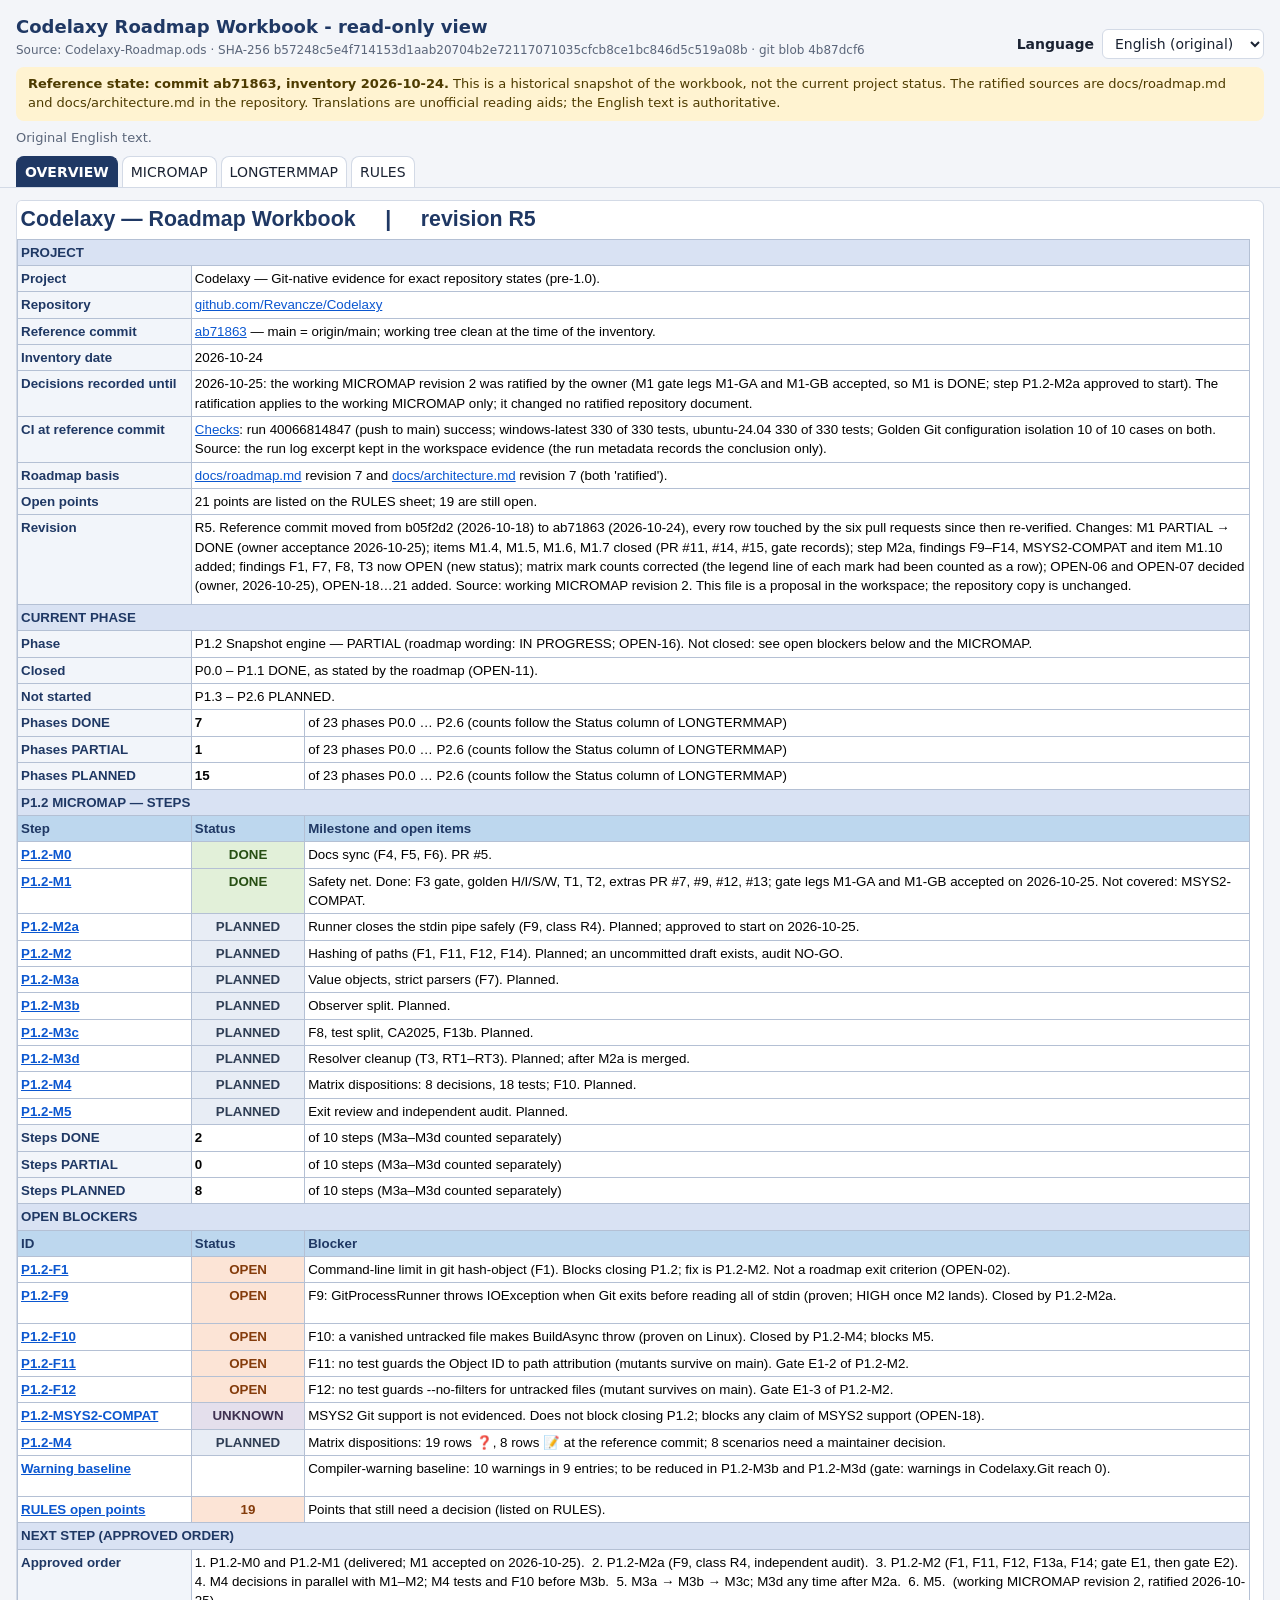
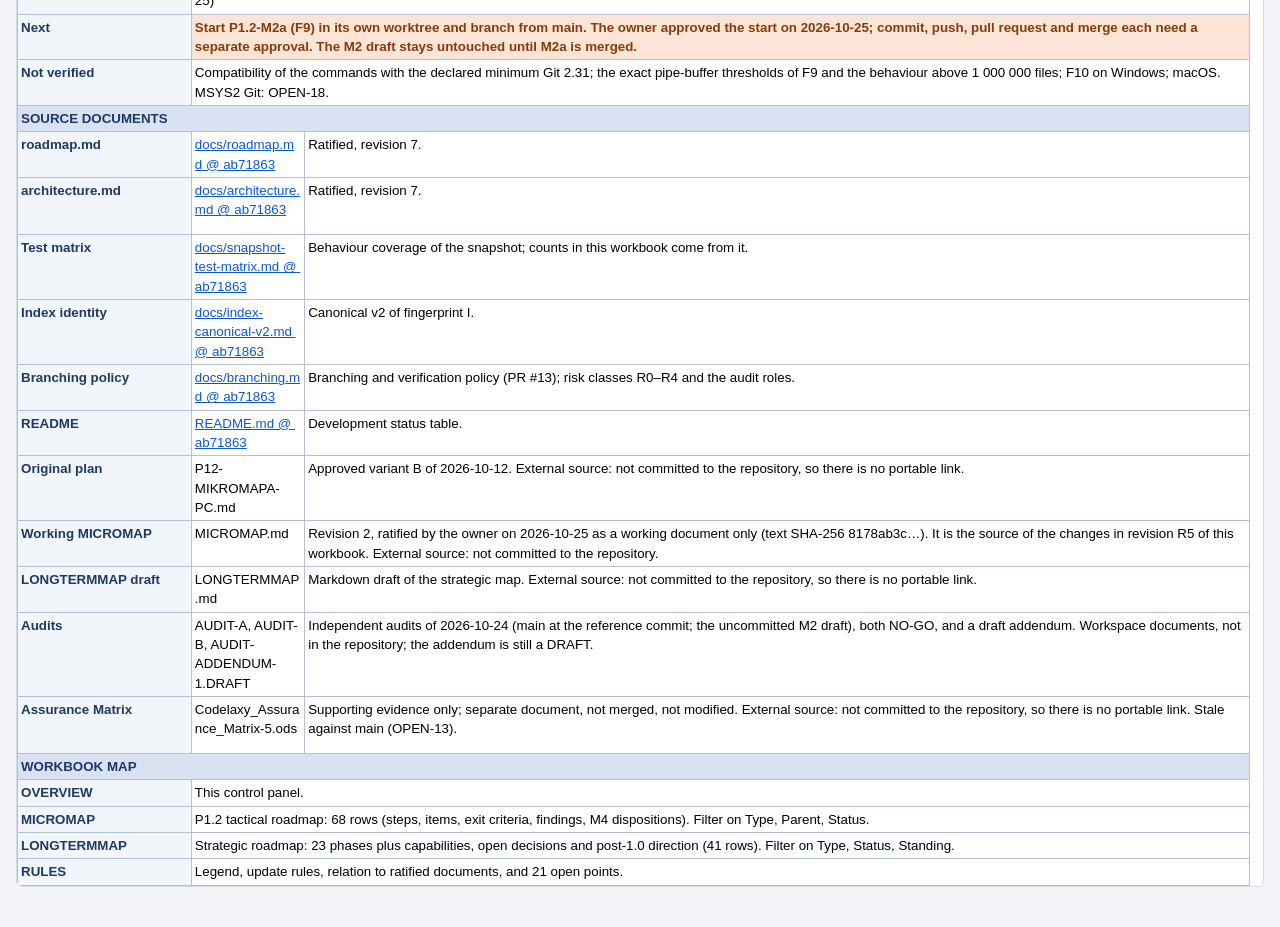
==== commit 0c048ddf: "docs(roadmap): regenerate the HTML view from workbook R5 Generated by tools/roadmap-view (branch doc" ====
--- a/docs/roadmap-view/Codelaxy-Roadmap.html
+++ b/docs/roadmap-view/Codelaxy-Roadmap.html
@@ -4,8 +4,8 @@
 <meta charset="utf-8">
 <meta name="viewport" content="width=device-width, initial-scale=1">
 <meta http-equiv="Content-Security-Policy" content="default-src &#x27;none&#x27;; style-src &#x27;unsafe-inline&#x27;; script-src &#x27;unsafe-inline&#x27; &#x27;self&#x27; file:; img-src data:; connect-src &#x27;none&#x27;; base-uri &#x27;none&#x27;; form-action &#x27;none&#x27;">
-<meta name="rv-source-sha256" content="3c837348f801ef7e2553a5db49db251163ac9ea8cb243483e7db10145eec70b3">
-<meta name="rv-source-blob" content="6c564d3082c0654093c8d9e2cfe22d010092a98a">
+<meta name="rv-source-sha256" content="b57248c5e4f714153d1aab20704b2e72117071035cfcb8ce1bc846d5c519a08b">
+<meta name="rv-source-blob" content="4b87dcf616dcd38259a289c2790eb0303f3a2cd0">
 <meta name="rv-generator" content="roadmap_view 1">
 <title>Codelaxy Roadmap - read-only view</title>
 <style>
@@ -66,6 +66,7 @@
 .s-RM_SrcI{background-color:#FFF8E1;color:#6B5200;font-weight:normal;font-style:italic;font-size:10pt;font-family:'Arial',Calibri,'Segoe UI',system-ui,sans-serif;border-top:1px solid #B4C0D4;border-bottom:1px solid #B4C0D4;border-left:1px solid #B4C0D4;border-right:1px solid #B4C0D4;text-align:center;vertical-align:top;white-space:pre-wrap;overflow-wrap:anywhere;padding:0.08cm}
 .s-RM_St_BLOCKED{background-color:#F8D7DA;color:#7B1E24;font-weight:bold;font-style:normal;font-size:10pt;font-family:'Arial',Calibri,'Segoe UI',system-ui,sans-serif;border-top:1px solid #B4C0D4;border-bottom:1px solid #B4C0D4;border-left:1px solid #B4C0D4;border-right:1px solid #B4C0D4;text-align:center;vertical-align:top;white-space:pre-wrap;overflow-wrap:anywhere;padding:0.08cm}
 .s-RM_St_DONE{background-color:#E2F0D9;color:#274E13;font-weight:bold;font-style:normal;font-size:10pt;font-family:'Arial',Calibri,'Segoe UI',system-ui,sans-serif;border-top:1px solid #B4C0D4;border-bottom:1px solid #B4C0D4;border-left:1px solid #B4C0D4;border-right:1px solid #B4C0D4;text-align:center;vertical-align:top;white-space:pre-wrap;overflow-wrap:anywhere;padding:0.08cm}
+.s-RM_St_OPEN{background-color:#FCE4D6;color:#843C0C;font-weight:bold;font-style:normal;font-size:10pt;font-family:'Arial',Calibri,'Segoe UI',system-ui,sans-serif;border-top:1px solid #B4C0D4;border-bottom:1px solid #B4C0D4;border-left:1px solid #B4C0D4;border-right:1px solid #B4C0D4;text-align:center;vertical-align:top;white-space:pre-wrap;overflow-wrap:anywhere;padding:0.08cm}
 .s-RM_St_PARTIAL{background-color:#FFF2CC;color:#7F6000;font-weight:bold;font-style:normal;font-size:10pt;font-family:'Arial',Calibri,'Segoe UI',system-ui,sans-serif;border-top:1px solid #B4C0D4;border-bottom:1px solid #B4C0D4;border-left:1px solid #B4C0D4;border-right:1px solid #B4C0D4;text-align:center;vertical-align:top;white-space:pre-wrap;overflow-wrap:anywhere;padding:0.08cm}
 .s-RM_St_PLANNED{background-color:#E8EDF5;color:#2F3E55;font-weight:bold;font-style:normal;font-size:10pt;font-family:'Arial',Calibri,'Segoe UI',system-ui,sans-serif;border-top:1px solid #B4C0D4;border-bottom:1px solid #B4C0D4;border-left:1px solid #B4C0D4;border-right:1px solid #B4C0D4;text-align:center;vertical-align:top;white-space:pre-wrap;overflow-wrap:anywhere;padding:0.08cm}
 .s-RM_St_UNKNOWN{background-color:#E4DFEC;color:#3F3151;font-weight:bold;font-style:normal;font-size:10pt;font-family:'Arial',Calibri,'Segoe UI',system-ui,sans-serif;border-top:1px solid #B4C0D4;border-bottom:1px solid #B4C0D4;border-left:1px solid #B4C0D4;border-right:1px solid #B4C0D4;text-align:center;vertical-align:top;white-space:pre-wrap;overflow-wrap:anywhere;padding:0.08cm}
@@ -84,55 +85,67 @@
 <div id="status" class="status" role="status" aria-live="polite"></div>
 <nav class="tabs" role="tablist" aria-label="Sheets"><button type="button" role="tab" class="tab" data-sheet="OVERVIEW">OVERVIEW</button><button type="button" role="tab" class="tab" data-sheet="MICROMAP">MICROMAP</button><button type="button" role="tab" class="tab" data-sheet="LONGTERMMAP">LONGTERMMAP</button><button type="button" role="tab" class="tab" data-sheet="RULES">RULES</button></nav>
 <main>
-<section class="sheet" id="sheet-OVERVIEW" role="tabpanel" aria-label="OVERVIEW" hidden><div class="scroll"><table style="width:32.6cm"><colgroup><col style="width:4.6cm"><col style="width:3.0cm"><col style="width:25.0cm"></colgroup><tbody><tr style="height:1.0cm"><td class="s-RM_Title tr" data-k="OVERVIEW!A1" data-h="f7c6cf55c859c0b8" colspan="3"><span class="np" translate="no">Codelaxy</span> — Roadmap Workbook</td></tr><tr style="height:0.7cm"><td class="s-RM_SectionBar tr" data-k="OVERVIEW!A2" data-h="d1fb402f1269ba73" colspan="3">PROJECT</td></tr><tr style="height:0.65cm"><td class="s-RM_Key tr" data-k="OVERVIEW!A3" data-h="9859597853197476">Project</td><td class="s-RM_Body tr" data-k="OVERVIEW!B3" data-h="eef727b6130ff1f3" colspan="2"><span class="np" translate="no">Codelaxy</span> — Git-native evidence for exact repository states (pre-1.0).</td></tr><tr style="height:0.65cm"><td class="s-RM_Key tr" data-k="OVERVIEW!A4" data-h="13d6ff07b8a5d792">Repository</td><td class="s-RM_Body" data-k="OVERVIEW!B4" colspan="2"><a class="np" translate="no" href="https://github.com/Revancze/Codelaxy" target="_blank" rel="noopener noreferrer">github.com/Revancze/Codelaxy</a></td></tr><tr style="height:0.65cm"><td class="s-RM_Key tr" data-k="OVERVIEW!A5" data-h="441387fbcb69d0c6">Reference commit</td><td class="s-RM_Body tr" data-k="OVERVIEW!B5" data-h="eb626f1a783b2e5a" colspan="2"><a class="np" translate="no" href="https://github.com/Revancze/Codelaxy/commit/b05f2d289bb067d50534cb7c99b36d33dcd12a37" target="_blank" rel="noopener noreferrer">b05f2d2</a> — main = <span class="np" translate="no">origin/main</span>; working tree clean at the time of the inventory.</td></tr><tr style="height:0.65cm"><td class="s-RM_Key tr" data-k="OVERVIEW!A6" data-h="7deea33e82aafbb4">Inventory date</td><td class="s-RM_Body" data-k="OVERVIEW!B6" colspan="2">2026-10-18</td></tr><tr style="height:1.08cm"><td class="s-RM_Key tr" data-k="OVERVIEW!A7" data-h="d2d988b973d5f953">CI at reference commit</td><td class="s-RM_Body tr" data-k="OVERVIEW!B7" data-h="56b397efa5ff58da" colspan="2"><a class="np" translate="no" href="https://github.com/Revancze/Codelaxy/commit/b05f2d289bb067d50534cb7c99b36d33dcd12a37/checks" target="_blank" rel="noopener noreferrer">Checks</a>: <span class="np" translate="no">windows-latest</span> success (6 min 42 s), <span class="np" translate="no">ubuntu-24.04</span> success (2 min 19 s). Source: <span class="np" translate="no">GitHub</span> check-runs API, fetched 2026-10-18.</td></tr><tr style="height:0.65cm"><td class="s-RM_Key tr" data-k="OVERVIEW!A8" data-h="613818fb9f83b50c">Roadmap basis</td><td class="s-RM_Body tr" data-k="OVERVIEW!B8" data-h="0adfb932c0c3705c" colspan="2"><a class="np" translate="no" href="https://github.com/Revancze/Codelaxy/blob/b05f2d289bb067d50534cb7c99b36d33dcd12a37/docs/roadmap.md#L1-L3" target="_blank" rel="noopener noreferrer">docs/roadmap.md</a> revision 7 and <a class="np" translate="no" href="https://github.com/Revancze/Codelaxy/blob/b05f2d289bb067d50534cb7c99b36d33dcd12a37/docs/architecture.md#L1-L3" target="_blank" rel="noopener noreferrer">docs/architecture.md</a> revision 7 (both <span class="np" translate="no">&#x27;ratified&#x27;</span>).</td></tr><tr style="height:0.65cm"><td class="s-RM_Key tr" data-k="OVERVIEW!A9" data-h="920a4f6fb41e9967">Open points</td><td class="s-RM_Body tr" data-k="OVERVIEW!B9" data-h="2621ff5068b052ad" colspan="2">17 open points are listed on the <span class="np" translate="no">RULES</span> sheet.</td></tr><tr style="height:0.7cm"><td class="s-RM_SectionBar tr" data-k="OVERVIEW!A10" data-h="b79a95db6d1a1e99" colspan="3">CURRENT PHASE</td></tr><tr style="height:0.65cm"><td class="s-RM_Key tr" data-k="OVERVIEW!A11" data-h="46342ec1eec9d78d">Phase</td><td class="s-RM_Body tr" data-k="OVERVIEW!B11" data-h="c277000a129c5336" colspan="2"><span class="np" translate="no">P1.2</span> Snapshot engine — <span class="np" translate="no">PARTIAL</span> (roadmap wording: <span class="np" translate="no">IN PROGRESS</span>; <span class="np" translate="no">OPEN-16</span>). Not closed: see open blockers below and the <span class="np" translate="no">MICROMAP</span>.</td></tr><tr style="height:0.65cm"><td class="s-RM_Key tr" data-k="OVERVIEW!A12" data-h="c21ead0614e7e1b7">Closed</td><td class="s-RM_Body tr" data-k="OVERVIEW!B12" data-h="50aa8cd9a422e9d8" colspan="2"><span class="np" translate="no">P0.0</span> – <span class="np" translate="no">P1.1</span> <span class="np" translate="no">DONE</span>, as stated by the roadmap (<span class="np" translate="no">OPEN-11</span>).</td></tr><tr style="height:0.65cm"><td class="s-RM_Key tr" data-k="OVERVIEW!A13" data-h="ba35f0c47d862763">Not started</td><td class="s-RM_Body" data-k="OVERVIEW!B13" colspan="2">P1.3 – P2.6 PLANNED.</td></tr><tr style="height:0.65cm"><td class="s-RM_Key tr" data-k="OVERVIEW!A14" data-h="b6663c37586189e6">Phases <span class="np" translate="no">DONE</span></td><td class="s-RM_Number" data-k="OVERVIEW!B14">7</td><td class="s-RM_Body tr" data-k="OVERVIEW!C14" data-h="1609e087792fdbb6">of 23 phases <span class="np" translate="no">P0.0</span> … <span class="np" translate="no">P2.6</span> (counts follow the Status column of <span class="np" translate="no">LONGTERMMAP</span>)</td></tr><tr style="height:0.65cm"><td class="s-RM_Key tr" data-k="OVERVIEW!A15" data-h="e0b0f0ecdb5ed324">Phases <span class="np" translate="no">PARTIAL</span></td><td class="s-RM_Number" data-k="OVERVIEW!B15">1</td><td class="s-RM_Body tr" data-k="OVERVIEW!C15" data-h="1609e087792fdbb6">of 23 phases <span class="np" translate="no">P0.0</span> … <span class="np" translate="no">P2.6</span> (counts follow the Status column of <span class="np" translate="no">LONGTERMMAP</span>)</td></tr><tr style="height:0.65cm"><td class="s-RM_Key tr" data-k="OVERVIEW!A16" data-h="249d728394bc0f89">Phases <span class="np" translate="no">PLANNED</span></td><td class="s-RM_Number" data-k="OVERVIEW!B16">15</td><td class="s-RM_Body tr" data-k="OVERVIEW!C16" data-h="1609e087792fdbb6">of 23 phases <span class="np" translate="no">P0.0</span> … <span class="np" translate="no">P2.6</span> (counts follow the Status column of <span class="np" translate="no">LONGTERMMAP</span>)</td></tr><tr style="height:0.7cm"><td class="s-RM_SectionBar tr" data-k="OVERVIEW!A17" data-h="ce53bbcd7efd84ec" colspan="3"><span class="np" translate="no">P1.2</span> <span class="np" translate="no">MICROMAP</span> — STEPS</td></tr><tr style="height:0.7cm"><td class="s-RM_Header tr" data-k="OVERVIEW!A18" data-h="8e6a6cca7aae1d1e">Step</td><td class="s-RM_Header tr" data-k="OVERVIEW!B18" data-h="920e413c7d411b61">Status</td><td class="s-RM_Header tr" data-k="OVERVIEW!C18" data-h="a8baf21b2ba758df">Milestone and open items</td></tr><tr style="height:0.65cm"><td class="s-RM_ID" data-k="OVERVIEW!A19"><a class="np" translate="no" href="#" data-goto="MICROMAP!A3">P1.2-M0</a></td><td class="s-RM_CF_Status s-RM_St_DONE" data-k="OVERVIEW!B19">DONE</td><td class="s-RM_Body tr" data-k="OVERVIEW!C19" data-h="9dcfccff3beacbd0">Docs sync (<span class="np" translate="no">F4</span>, <span class="np" translate="no">F5</span>, <span class="np" translate="no">F6</span>). <span class="np" translate="no">PR #5</span>.</td></tr><tr style="height:1.08cm"><td class="s-RM_ID" data-k="OVERVIEW!A20"><a class="np" translate="no" href="#" data-goto="MICROMAP!A4">P1.2-M1</a></td><td class="s-RM_CF_Status s-RM_St_PARTIAL" data-k="OVERVIEW!B20">PARTIAL</td><td class="s-RM_Body tr" data-k="OVERVIEW!C20" data-h="7e86cad09c889d70">Safety net. Open: golden W (<span class="np" translate="no">M1.4</span>), <span class="np" translate="no">T1</span> (<span class="np" translate="no">M1.5</span>), <span class="np" translate="no">T2</span> (<span class="np" translate="no">M1.6</span>); <span class="np" translate="no">UCRT64</span> gate <span class="np" translate="no">UNKNOWN</span> (<span class="np" translate="no">M1.7</span>). Done: <span class="np" translate="no">F3</span> gate, golden <span class="np" translate="no">H/I/S</span>, extras <span class="np" translate="no">PR #7</span> and <span class="np" translate="no">PR #9</span>.</td></tr><tr style="height:0.65cm"><td class="s-RM_ID" data-k="OVERVIEW!A21"><a class="np" translate="no" href="#" data-goto="MICROMAP!A5">P1.2-M2</a></td><td class="s-RM_CF_Status s-RM_St_PLANNED" data-k="OVERVIEW!B21">PLANNED</td><td class="s-RM_Body tr" data-k="OVERVIEW!C21" data-h="6b01f8cb7868a5cf">Hashing of paths (<span class="np" translate="no">F1</span>). Planned.</td></tr><tr style="height:0.65cm"><td class="s-RM_ID" data-k="OVERVIEW!A22"><a class="np" translate="no" href="#" data-goto="MICROMAP!A6">P1.2-M3a</a></td><td class="s-RM_CF_Status s-RM_St_PLANNED" data-k="OVERVIEW!B22">PLANNED</td><td class="s-RM_Body tr" data-k="OVERVIEW!C22" data-h="9d46b20532b9cbfb">Value objects, strict parsers (<span class="np" translate="no">F7</span>). Planned.</td></tr><tr style="height:0.65cm"><td class="s-RM_ID" data-k="OVERVIEW!A23"><a class="np" translate="no" href="#" data-goto="MICROMAP!A7">P1.2-M3b</a></td><td class="s-RM_CF_Status s-RM_St_PLANNED" data-k="OVERVIEW!B23">PLANNED</td><td class="s-RM_Body tr" data-k="OVERVIEW!C23" data-h="067b06036c23e9cb">Observer split. Planned.</td></tr><tr style="height:0.65cm"><td class="s-RM_ID" data-k="OVERVIEW!A24"><a class="np" translate="no" href="#" data-goto="MICROMAP!A8">P1.2-M3c</a></td><td class="s-RM_CF_Status s-RM_St_PLANNED" data-k="OVERVIEW!B24">PLANNED</td><td class="s-RM_Body tr" data-k="OVERVIEW!C24" data-h="aa6c162865332486"><span class="np" translate="no">F8</span>, test split, <span class="np" translate="no">CA2025</span>. Planned.</td></tr><tr style="height:0.65cm"><td class="s-RM_ID" data-k="OVERVIEW!A25"><a class="np" translate="no" href="#" data-goto="MICROMAP!A9">P1.2-M3d</a></td><td class="s-RM_CF_Status s-RM_St_PLANNED" data-k="OVERVIEW!B25">PLANNED</td><td class="s-RM_Body tr" data-k="OVERVIEW!C25" data-h="d5933d4d38d07621">Resolver cleanup (<span class="np" translate="no">T3</span>, <span class="np" translate="no">R1</span>–<span class="np" translate="no">R3</span>). Planned; may run at any time.</td></tr><tr style="height:0.65cm"><td class="s-RM_ID" data-k="OVERVIEW!A26"><a class="np" translate="no" href="#" data-goto="MICROMAP!A10">P1.2-M4</a></td><td class="s-RM_CF_Status s-RM_St_PLANNED" data-k="OVERVIEW!B26">PLANNED</td><td class="s-RM_Body tr" data-k="OVERVIEW!C26" data-h="cd030ad11f608bef">Matrix dispositions: 8 decisions, 18 tests. Planned.</td></tr><tr style="height:0.65cm"><td class="s-RM_ID" data-k="OVERVIEW!A27"><a class="np" translate="no" href="#" data-goto="MICROMAP!A11">P1.2-M5</a></td><td class="s-RM_CF_Status s-RM_St_PLANNED" data-k="OVERVIEW!B27">PLANNED</td><td class="s-RM_Body tr" data-k="OVERVIEW!C27" data-h="6d71a64f3fd6b1e6">Exit review and independent audit. Planned.</td></tr><tr style="height:0.65cm"><td class="s-RM_Key tr" data-k="OVERVIEW!A28" data-h="cef8ad2afac54bbe">Steps <span class="np" translate="no">DONE</span></td><td class="s-RM_Number" data-k="OVERVIEW!B28">1</td><td class="s-RM_Body tr" data-k="OVERVIEW!C28" data-h="6754714dce3fca50">of 9 steps (<span class="np" translate="no">M3a</span>–<span class="np" translate="no">M3d</span> counted separately)</td></tr><tr style="height:0.65cm"><td class="s-RM_Key tr" data-k="OVERVIEW!A29" data-h="1b00d5419d94df02">Steps <span class="np" translate="no">PARTIAL</span></td><td class="s-RM_Number" data-k="OVERVIEW!B29">1</td><td class="s-RM_Body tr" data-k="OVERVIEW!C29" data-h="6754714dce3fca50">of 9 steps (<span class="np" translate="no">M3a</span>–<span class="np" translate="no">M3d</span> counted separately)</td></tr><tr style="height:0.65cm"><td class="s-RM_Key tr" data-k="OVERVIEW!A30" data-h="7e01b7b50a249726">Steps <span class="np" translate="no">PLANNED</span></td><td class="s-RM_Number" data-k="OVERVIEW!B30">7</td><td class="s-RM_Body tr" data-k="OVERVIEW!C30" data-h="6754714dce3fca50">of 9 steps (<span class="np" translate="no">M3a</span>–<span class="np" translate="no">M3d</span> counted separately)</td></tr><tr style="height:0.7cm"><td class="s-RM_SectionBar tr" data-k="OVERVIEW!A31" data-h="0cbeedf079fc6422" colspan="3">OPEN BLOCKERS</td></tr><tr style="height:0.7cm"><td class="s-RM_Header tr" data-k="OVERVIEW!A32" data-h="3843971dcfdee508">ID</td><td class="s-RM_Header tr" data-k="OVERVIEW!B32" data-h="920e413c7d411b61">Status</td><td class="s-RM_Header tr" data-k="OVERVIEW!C32" data-h="8cd6bbc7db414796">Blocker</td></tr><tr style="height:1.08cm"><td class="s-RM_ID" data-k="OVERVIEW!A33"><a class="np" translate="no" href="#" data-goto="MICROMAP!A25">P1.2-F1</a></td><td class="s-RM_CF_Status s-RM_St_PLANNED" data-k="OVERVIEW!B33">PLANNED</td><td class="s-RM_Body tr" data-k="OVERVIEW!C33" data-h="71a0194938fc7037">Windows command-line limit in <span class="np" translate="no">git hash-object</span> (<span class="np" translate="no">F1</span>). Blocks closing <span class="np" translate="no">P1.2</span>; fix is <span class="np" translate="no">P1.2-M2</span>. Not a roadmap exit criterion (<span class="np" translate="no">OPEN-02</span>).</td></tr><tr style="height:0.65cm"><td class="s-RM_ID" data-k="OVERVIEW!A34"><a class="np" translate="no" href="#" data-goto="MICROMAP!A15">P1.2-M1.4</a></td><td class="s-RM_CF_Status s-RM_St_PLANNED" data-k="OVERVIEW!B34">PLANNED</td><td class="s-RM_Body tr" data-k="OVERVIEW!C34" data-h="d3a8822e7975da7a">No independent golden for W. Open <span class="np" translate="no">M1</span> item; <span class="np" translate="no">P1.2-M2</span> depends on it <span class="np" translate="no">[I]</span>.</td></tr><tr style="height:0.65cm"><td class="s-RM_ID" data-k="OVERVIEW!A35"><a class="np" translate="no" href="#" data-goto="MICROMAP!A16">P1.2-M1.5</a></td><td class="s-RM_CF_Status s-RM_St_PLANNED" data-k="OVERVIEW!B35">PLANNED</td><td class="s-RM_Body tr" data-k="OVERVIEW!C35" data-h="67379539a79e9387"><span class="np" translate="no">T1</span>: a test depends on rm on PATH.</td></tr><tr style="height:0.65cm"><td class="s-RM_ID" data-k="OVERVIEW!A36"><a class="np" translate="no" href="#" data-goto="MICROMAP!A17">P1.2-M1.6</a></td><td class="s-RM_CF_Status s-RM_St_PLANNED" data-k="OVERVIEW!B36">PLANNED</td><td class="s-RM_Body tr" data-k="OVERVIEW!C36" data-h="a7a14f583c847cf4"><span class="np" translate="no">T2</span>: tests depend on <span class="np" translate="no">dotnet</span> on PATH (10 places).</td></tr><tr style="height:0.65cm"><td class="s-RM_ID" data-k="OVERVIEW!A37"><a class="np" translate="no" href="#" data-goto="MICROMAP!A18">P1.2-M1.7</a></td><td class="s-RM_CF_Status s-RM_St_UNKNOWN" data-k="OVERVIEW!B37">UNKNOWN</td><td class="s-RM_Body tr" data-k="OVERVIEW!C37" data-h="6d2f8063cd5c4862"><span class="np" translate="no">M1</span> gate <span class="np" translate="no">&#x27;suite passes from UCRT64&#x27;</span>: no evidence recorded.</td></tr><tr style="height:0.65cm"><td class="s-RM_ID" data-k="OVERVIEW!A38"><a class="np" translate="no" href="#" data-goto="MICROMAP!A10">P1.2-M4</a></td><td class="s-RM_CF_Status s-RM_St_PLANNED" data-k="OVERVIEW!B38">PLANNED</td><td class="s-RM_Body tr" data-k="OVERVIEW!C38" data-h="6e5332a1d6f50293">Matrix dispositions: 21 rows <span class="np" translate="no">❓</span>, 9 rows <span class="np" translate="no">📝</span> at the reference commit; 8 scenarios need a maintainer decision.</td></tr><tr style="height:1.08cm"><td class="s-RM_ID tr" data-k="OVERVIEW!A39" data-h="58ec8b87998ff7c6"><a class="np" translate="no" href="#" data-goto="MICROMAP!A7">Warning baseline</a></td><td class="s-RM_Body" data-k="OVERVIEW!B39"></td><td class="s-RM_Body tr" data-k="OVERVIEW!C39" data-h="24a206c27ec6df57">Compiler-warning baseline: 10 warnings in 9 entries; to be reduced in <span class="np" translate="no">P1.2-M3b</span> and <span class="np" translate="no">P1.2-M3d</span> (gate: warnings in <span class="np" translate="no">Codelaxy.Git</span> reach 0).</td></tr><tr style="height:0.65cm"><td class="s-RM_ID tr" data-k="OVERVIEW!A40" data-h="d6e7a2cdb41dd5d3"><a class="np" translate="no" href="#" data-goto="RULES!A36">RULES open points</a></td><td class="s-RM_Dc_OPEN" data-k="OVERVIEW!B40">17</td><td class="s-RM_Body tr" data-k="OVERVIEW!C40" data-h="411f118bfc95c8a9">Points that need a decision (listed on <span class="np" translate="no">RULES</span>).</td></tr><tr style="height:0.7cm"><td class="s-RM_SectionBar tr" data-k="OVERVIEW!A41" data-h="3acc31bf39004e9f" colspan="3">NEXT STEP (APPROVED ORDER)</td></tr><tr style="height:1.08cm"><td class="s-RM_Key tr" data-k="OVERVIEW!A42" data-h="0eb16438456e2474">Approved order</td><td class="s-RM_Body tr" data-k="OVERVIEW!B42" data-h="b11332dccebda37c" colspan="2">1. <span class="np" translate="no">P1.2-M0</span> and <span class="np" translate="no">P1.2-M1</span>.  2. <span class="np" translate="no">P1.2-M2</span>.  3. <span class="np" translate="no">M4</span> decisions in parallel with <span class="np" translate="no">M1</span>–<span class="np" translate="no">M2</span>; <span class="np" translate="no">M4</span> tests before <span class="np" translate="no">M3b</span>.  4. <span class="np" translate="no">M3a</span> → <span class="np" translate="no">M3b</span> → <span class="np" translate="no">M3c</span>; <span class="np" translate="no">M3d</span> at any time.  5. <span class="np" translate="no">M5</span>.  (<span class="np" translate="no">P12-MIKROMAPA-PC.md</span>, <span class="np" translate="no">&#x27;Pořadí&#x27;</span>)</td></tr><tr style="height:0.65cm"><td class="s-RM_Key tr" data-k="OVERVIEW!A43" data-h="1ff57a29d7c9d11b">Next</td><td class="s-RM_Highlight tr" data-k="OVERVIEW!B43" data-h="601bd27fa11102c7" colspan="2">Complete <span class="np" translate="no">P1.2-M1</span>: open items golden W (<span class="np" translate="no">M1.4</span>), <span class="np" translate="no">T1</span> (<span class="np" translate="no">M1.5</span>), <span class="np" translate="no">T2</span> (<span class="np" translate="no">M1.6</span>) and the <span class="np" translate="no">UCRT64</span> gate (<span class="np" translate="no">M1.7</span>). Then <span class="np" translate="no">P1.2-M2</span>.</td></tr><tr style="height:0.65cm"><td class="s-RM_Key tr" data-k="OVERVIEW!A44" data-h="6d0ea8aeec378255">Not documented</td><td class="s-RM_Body tr" data-k="OVERVIEW!B44" data-h="082f439f393969a2" colspan="2">No order among the open <span class="np" translate="no">M1</span> items is documented. That <span class="np" translate="no">M2</span> depends on golden W is inferred <span class="np" translate="no">[I]</span> (<span class="np" translate="no">OPEN-07</span>).</td></tr><tr style="height:0.7cm"><td class="s-RM_SectionBar tr" data-k="OVERVIEW!A45" data-h="f0bcfd29f183849f" colspan="3">SOURCE DOCUMENTS</td></tr><tr style="height:1.08cm"><td class="s-RM_Key" data-k="OVERVIEW!A46">roadmap.md</td><td class="s-RM_Body" data-k="OVERVIEW!B46"><a class="np" translate="no" href="https://github.com/Revancze/Codelaxy/blob/b05f2d289bb067d50534cb7c99b36d33dcd12a37/docs/roadmap.md#L1" target="_blank" rel="noopener noreferrer">docs/roadmap.md @ b05f2d2</a></td><td class="s-RM_Body tr" data-k="OVERVIEW!C46" data-h="aab79d7823da2587">Ratified, revision 7.</td></tr><tr style="height:1.51cm"><td class="s-RM_Key" data-k="OVERVIEW!A47">architecture.md</td><td class="s-RM_Body" data-k="OVERVIEW!B47"><a class="np" translate="no" href="https://github.com/Revancze/Codelaxy/blob/b05f2d289bb067d50534cb7c99b36d33dcd12a37/docs/architecture.md#L1" target="_blank" rel="noopener noreferrer">docs/architecture.md @ b05f2d2</a></td><td class="s-RM_Body tr" data-k="OVERVIEW!C47" data-h="aab79d7823da2587">Ratified, revision 7.</td></tr><tr style="height:1.51cm"><td class="s-RM_Key tr" data-k="OVERVIEW!A48" data-h="847c92ccc89ce1ce">Test matrix</td><td class="s-RM_Body" data-k="OVERVIEW!B48"><a class="np" translate="no" href="https://github.com/Revancze/Codelaxy/blob/b05f2d289bb067d50534cb7c99b36d33dcd12a37/docs/snapshot-test-matrix.md#L1" target="_blank" rel="noopener noreferrer">docs/snapshot-test-matrix.md @ b05f2d2</a></td><td class="s-RM_Body tr" data-k="OVERVIEW!C48" data-h="490c1c2b8fb20fa7">Behaviour coverage of the snapshot; counts in this workbook come from it.</td></tr><tr style="height:1.51cm"><td class="s-RM_Key tr" data-k="OVERVIEW!A49" data-h="1e6148dd5f9231f3">Index identity</td><td class="s-RM_Body" data-k="OVERVIEW!B49"><a class="np" translate="no" href="https://github.com/Revancze/Codelaxy/blob/b05f2d289bb067d50534cb7c99b36d33dcd12a37/docs/index-canonical-v2.md#L1" target="_blank" rel="noopener noreferrer">docs/index-canonical-v2.md @ b05f2d2</a></td><td class="s-RM_Body tr" data-k="OVERVIEW!C49" data-h="a98e1d2c3cc91cbb">Canonical v2 of fingerprint I.</td></tr><tr style="height:1.08cm"><td class="s-RM_Key tr" data-k="OVERVIEW!A50" data-h="2b7814d3fca2e99e">README</td><td class="s-RM_Body" data-k="OVERVIEW!B50"><a class="np" translate="no" href="https://github.com/Revancze/Codelaxy/blob/b05f2d289bb067d50534cb7c99b36d33dcd12a37/README.md#L1" target="_blank" rel="noopener noreferrer">README.md @ b05f2d2</a></td><td class="s-RM_Body tr" data-k="OVERVIEW!C50" data-h="b6e2b2864a856657">Development status table.</td></tr><tr style="height:1.08cm"><td class="s-RM_Key tr" data-k="OVERVIEW!A51" data-h="12dbcdb8d6242f36">Original plan</td><td class="s-RM_Body" data-k="OVERVIEW!B51">P12-MIKROMAPA-PC.md</td><td class="s-RM_Body tr" data-k="OVERVIEW!C51" data-h="5566d09adffa8ae0">Approved variant B of 2026-10-12. External source: not committed to the repository, so there is no portable link.</td></tr><tr style="height:1.08cm"><td class="s-RM_Key tr" data-k="OVERVIEW!A52" data-h="f592e6a4db3c6638">Drafts</td><td class="s-RM_Body" data-k="OVERVIEW!B52">MICROMAP.md
-LONGTERMMAP.md</td><td class="s-RM_Body tr" data-k="OVERVIEW!C52" data-h="7e0055469ddde96f">Markdown drafts of the two maps. External sources: not committed to the repository, so there is no portable link.</td></tr><tr style="height:1.51cm"><td class="s-RM_Key tr" data-k="OVERVIEW!A53" data-h="654c0455beb0d46f">Assurance Matrix</td><td class="s-RM_Body" data-k="OVERVIEW!B53">Codelaxy_Assurance_Matrix-5.ods</td><td class="s-RM_Body tr" data-k="OVERVIEW!C53" data-h="5e1e4efdad31ae81">Supporting evidence only; separate document, not merged, not modified. External source: not committed to the repository, so there is no portable link. Stale against main (<span class="np" translate="no">OPEN-13</span>).</td></tr><tr style="height:0.7cm"><td class="s-RM_SectionBar tr" data-k="OVERVIEW!A54" data-h="2a520e7df0619e49" colspan="3">WORKBOOK MAP</td></tr><tr style="height:0.65cm"><td class="s-RM_Key" data-k="OVERVIEW!A55">OVERVIEW</td><td class="s-RM_Body tr" data-k="OVERVIEW!B55" data-h="fe953ed89f8e5ad9" colspan="2">This control panel.</td></tr><tr style="height:0.65cm"><td class="s-RM_Key" data-k="OVERVIEW!A56">MICROMAP</td><td class="s-RM_Body tr" data-k="OVERVIEW!B56" data-h="cec73135a5b88ff9" colspan="2"><span class="np" translate="no">P1.2</span> tactical roadmap: 58 rows (steps, items, exit criteria, findings, <span class="np" translate="no">M4</span> dispositions). Filter on Type, Parent, Status.</td></tr><tr style="height:0.65cm"><td class="s-RM_Key" data-k="OVERVIEW!A57">LONGTERMMAP</td><td class="s-RM_Body tr" data-k="OVERVIEW!B57" data-h="6e4deae660e0ae6c" colspan="2">Strategic roadmap: 23 phases plus capabilities, open decisions and post-1.0 direction (41 rows). Filter on Type, Status, Standing.</td></tr><tr style="height:0.65cm"><td class="s-RM_Key" data-k="OVERVIEW!A58">RULES</td><td class="s-RM_Body tr" data-k="OVERVIEW!B58" data-h="18558d75e4593f61" colspan="2">Legend, update rules, relation to ratified documents, and 17 open points.</td></tr></tbody></table></div></section><section class="sheet" id="sheet-MICROMAP" role="tabpanel" aria-label="MICROMAP" hidden><div class="scroll"><table style="width:58.2cm"><colgroup><col style="width:3.4cm"><col style="width:2.1cm"><col style="width:2.6cm"><col style="width:3.4cm"><col style="width:9.2cm"><col style="width:2.3cm"><col style="width:5.2cm"><col style="width:6.6cm"><col style="width:9.8cm"><col style="width:5.4cm"><col style="width:8.2cm"></colgroup><tbody><tr style="height:0.9cm"><td class="s-RM_Title tr" data-k="MICROMAP!A1" data-h="3e1bf64b26a679a3" colspan="11"><span class="np" translate="no">MICROMAP</span> — <span class="np" translate="no">P1.2</span> Snapshot engine, tactical roadmap     |     reference commit <span class="np" translate="no">b05f2d2</span> (2026-10-18)</td></tr><tr style="height:0.65cm"><td class="s-RM_Header tr" data-k="MICROMAP!A2" data-h="3843971dcfdee508">ID</td><td class="s-RM_Header tr" data-k="MICROMAP!B2" data-h="baaddf70fb5d432b">Type</td><td class="s-RM_Header tr" data-k="MICROMAP!C2" data-h="5f7953f7c9b6ba16">Parent</td><td class="s-RM_Header tr" data-k="MICROMAP!D2" data-h="9e86248cf2351e38">Milestone</td><td class="s-RM_Header tr" data-k="MICROMAP!E2" data-h="b073f6c68ef87211">Scope</td><td class="s-RM_Header tr" data-k="MICROMAP!F2" data-h="920e413c7d411b61">Status</td><td class="s-RM_Header tr" data-k="MICROMAP!G2" data-h="fcb4dd842c61858a">Depends on</td><td class="s-RM_Header tr" data-k="MICROMAP!H2" data-h="d1f47a89fe9e3c6d">Gate / Acceptance criteria</td><td class="s-RM_Header tr" data-k="MICROMAP!I2" data-h="748d64d904b5d6c3">Evidence (PR, commit, test)</td><td class="s-RM_Header tr" data-k="MICROMAP!J2" data-h="8cd6bbc7db414796">Blocker</td><td class="s-RM_Header tr" data-k="MICROMAP!K2" data-h="8a7525b1492fb848">Notes</td></tr><tr style="height:2.37cm"><td class="s-RM_ID" data-k="MICROMAP!A3">P1.2-M0</td><td class="s-RM_BodyCenter" data-k="MICROMAP!B3">STEP</td><td class="s-RM_BodyCenter" data-k="MICROMAP!C3">P1.2</td><td class="s-RM_Body tr" data-k="MICROMAP!D3" data-h="53338de3ee12e1e8">Docs sync</td><td class="s-RM_Body tr" data-k="MICROMAP!E3" data-h="11914548bb0e84ab">Documentation sync with audit evidence: <span class="np" translate="no">F4</span> minimum Git version in README, <span class="np" translate="no">F5</span> stale snapshot test matrix, <span class="np" translate="no">F6</span> sentence naming the tests that enforce <span class="np" translate="no">I5</span>.</td><td class="s-RM_CF_Status s-RM_St_DONE" data-k="MICROMAP!F3">DONE</td><td class="s-RM_Body tr" data-k="MICROMAP!G3" data-h="a188ee0c511009bc">none stated</td><td class="s-RM_Body tr" data-k="MICROMAP!H3" data-h="2a351722244aebc6">CI green.</td><td class="s-RM_Body tr" data-k="MICROMAP!I3" data-h="4ae8e955591624d9"><a class="np" translate="no" href="https://github.com/Revancze/Codelaxy/pull/5" target="_blank" rel="noopener noreferrer">PR #5</a>: <a class="np" translate="no" href="https://github.com/Revancze/Codelaxy/commit/01b91a6126d76e7dfa326085c2b706ee14610bca" target="_blank" rel="noopener noreferrer">matrix sync</a>, <a class="np" translate="no" href="https://github.com/Revancze/Codelaxy/commit/1bbd1600fd499c58cc2069fb21a49fa148054057" target="_blank" rel="noopener noreferrer">I5 tests named</a>, <a class="np" translate="no" href="https://github.com/Revancze/Codelaxy/commit/86a8c569affdd89313a3b2cc93408e2ee446c7c9" target="_blank" rel="noopener noreferrer">min Git version</a>
-<a class="np" translate="no" href="https://github.com/Revancze/Codelaxy/commit/b05f2d289bb067d50534cb7c99b36d33dcd12a37/checks" target="_blank" rel="noopener noreferrer">CI at reference commit: green on both operating systems</a></td><td class="s-RM_Body" data-k="MICROMAP!J3">—</td><td class="s-RM_Body tr" data-k="MICROMAP!K3" data-h="324fd99f52cd6715">Original branch <span class="np" translate="no">fix/codelaxy/p12-docs-audit-sync</span> was used as planned. <span class="np" translate="no">F4</span> documents the minimum version only; compatibility with Git 2.31 is not tested (<a class="np" translate="no" href="https://github.com/Revancze/Codelaxy/blob/b05f2d289bb067d50534cb7c99b36d33dcd12a37/README.md#L212" target="_blank" rel="noopener noreferrer">README.md</a>). Branch naming: <span class="np" translate="no">OPEN-17</span>.</td></tr><tr style="height:2.37cm"><td class="s-RM_ID" data-k="MICROMAP!A4">P1.2-M1</td><td class="s-RM_BodyCenter" data-k="MICROMAP!B4">STEP</td><td class="s-RM_BodyCenter" data-k="MICROMAP!C4">P1.2</td><td class="s-RM_Body tr" data-k="MICROMAP!D4" data-h="6b9705f30db2ebeb">Safety net</td><td class="s-RM_Body tr" data-k="MICROMAP!E4" data-h="f0adfc7c550877ba">Warning gate (<span class="np" translate="no">F3</span>), <span class="np" translate="no">T1/T2</span> test hygiene, independent golden fingerprints <span class="np" translate="no">H/I/S/W</span>.</td><td class="s-RM_CF_Status s-RM_St_PARTIAL" data-k="MICROMAP!F4">PARTIAL</td><td class="s-RM_Body" data-k="MICROMAP!G4">P1.2-M0 [D: order]</td><td class="s-RM_Body tr" data-k="MICROMAP!H4" data-h="eff7ca9145fb17cb">A new warning fails CI; the suite passes from <span class="np" translate="no">PowerShell</span> and from <span class="np" translate="no">UCRT64</span>.</td><td class="s-RM_Body tr" data-k="MICROMAP!I4" data-h="b5f607187da593ab">Items <span class="np" translate="no">P1.2-M1.1</span> … <span class="np" translate="no">M1.7</span> and extras <span class="np" translate="no">M1.8</span>, <span class="np" translate="no">M1.9</span> below.
-<a class="np" translate="no" href="https://github.com/Revancze/Codelaxy/pull/6" target="_blank" rel="noopener noreferrer">PR #6</a>, <a class="np" translate="no" href="https://github.com/Revancze/Codelaxy/pull/8" target="_blank" rel="noopener noreferrer">PR #8</a>, <a class="np" translate="no" href="https://github.com/Revancze/Codelaxy/pull/9" target="_blank" rel="noopener noreferrer">PR #9</a> merged.</td><td class="s-RM_Body tr" data-k="MICROMAP!J4" data-h="662df4253e5d9ec9">Open: golden W (<span class="np" translate="no">M1.4</span>), <span class="np" translate="no">T1</span> (<span class="np" translate="no">M1.5</span>), <span class="np" translate="no">T2</span> (<span class="np" translate="no">M1.6</span>). <span class="np" translate="no">UCRT64</span> gate <span class="np" translate="no">UNKNOWN</span> (<span class="np" translate="no">M1.7</span>).</td><td class="s-RM_Body tr" data-k="MICROMAP!K4" data-h="f670ed68c4e54374">A merged PR is not a completed step: <span class="np" translate="no">PR #9</span> is <span class="np" translate="no">DONE</span>, the step is <span class="np" translate="no">PARTIAL</span>. Original branch <span class="np" translate="no">dev/codelaxy/p12-safety-net</span> was not used (<span class="np" translate="no">OPEN-17</span>). Scope beyond the documented list: <span class="np" translate="no">OPEN-05</span>.</td></tr><tr style="height:2.37cm"><td class="s-RM_ID" data-k="MICROMAP!A5">P1.2-M2</td><td class="s-RM_BodyCenter" data-k="MICROMAP!B5">STEP</td><td class="s-RM_BodyCenter" data-k="MICROMAP!C5">P1.2</td><td class="s-RM_Body tr" data-k="MICROMAP!D5" data-h="9bd17b7034d6fda8">Hashing of paths (<span class="np" translate="no">F1</span>)</td><td class="s-RM_Body tr" data-k="MICROMAP!E5" data-h="9db7085f0fd7a346"><span class="np" translate="no">F1</span>: RED test above 32 767 characters of paths; <span class="np" translate="no">GitObjectHasher</span> using <span class="np" translate="no">git hash-object --stdin-paths</span>; reject paths containing LF; validate <span class="np" translate="no">ObjectId</span>; measure Linux.</td><td class="s-RM_CF_Status s-RM_St_PLANNED" data-k="MICROMAP!F5">PLANNED</td><td class="s-RM_Body tr" data-k="MICROMAP!G5" data-h="085e406407b0a380"><span class="np" translate="no">P1.2-M1</span> <span class="np" translate="no">[D: order]</span>
-<span class="np" translate="no">P1.2-M1.4</span> golden W <span class="np" translate="no">[I]</span></td><td class="s-RM_Body tr" data-k="MICROMAP!H5" data-h="5212b24e1eb4907d">Golden fingerprints unchanged; many-files test green on both operating systems; mutants.</td><td class="s-RM_Body tr" data-k="MICROMAP!I5" data-h="97b0f6c7d2fe1535">None (planned). Defect evidence: <a class="np" translate="no" href="https://github.com/Revancze/Codelaxy/blob/b05f2d289bb067d50534cb7c99b36d33dcd12a37/docs/snapshot-test-matrix.md#L105" target="_blank" rel="noopener noreferrer">matrix:105 ❌</a></td><td class="s-RM_Body" data-k="MICROMAP!J5">—</td><td class="s-RM_Body tr" data-k="MICROMAP!K5" data-h="0e55d75ca7138b44">Original branch <span class="np" translate="no">fix/codelaxy/p12-hash-object-stdin</span>. Windows: about 21 200 characters of paths succeed, about 42 400 fail; Linux <span class="np" translate="no">ARG_MAX</span> not measured (matrix). Dependency on golden W: <span class="np" translate="no">OPEN-07</span>.</td></tr><tr style="height:1.94cm"><td class="s-RM_ID" data-k="MICROMAP!A6">P1.2-M3a</td><td class="s-RM_BodyCenter" data-k="MICROMAP!B6">STEP</td><td class="s-RM_BodyCenter" data-k="MICROMAP!C6">P1.2</td><td class="s-RM_Body tr" data-k="MICROMAP!D6" data-h="d4a0b0e74e7ff4fb">Value objects</td><td class="s-RM_Body tr" data-k="MICROMAP!E6" data-h="7faf5b85bcc79f6e">Value objects <span class="np" translate="no">ObjectId</span>, <span class="np" translate="no">GitFileMode</span>, <span class="np" translate="no">RepositoryPath</span>, Fingerprint; strict index parser and deserialization (<span class="np" translate="no">F7</span>).</td><td class="s-RM_CF_Status s-RM_St_PLANNED" data-k="MICROMAP!F6">PLANNED</td><td class="s-RM_Body" data-k="MICROMAP!G6">P1.2-M2 [D: order]</td><td class="s-RM_Body tr" data-k="MICROMAP!H6" data-h="e6d56e94a7dfec2a">Golden fingerprints unchanged; mutants.</td><td class="s-RM_Body tr" data-k="MICROMAP!I6" data-h="3ad551cd866856ee">None (planned).</td><td class="s-RM_Body" data-k="MICROMAP!J6">—</td><td class="s-RM_Body tr" data-k="MICROMAP!K6" data-h="0481b3f7c565fe1e">Original branch <span class="np" translate="no">dev/codelaxy/p12-snapshot-value-objects</span>. <span class="np" translate="no">Codelaxy.Git</span> is the anti-corruption layer; Contracts and Snapshot schema v1 do not change.</td></tr><tr style="height:2.37cm"><td class="s-RM_ID" data-k="MICROMAP!A7">P1.2-M3b</td><td class="s-RM_BodyCenter" data-k="MICROMAP!B7">STEP</td><td class="s-RM_BodyCenter" data-k="MICROMAP!C7">P1.2</td><td class="s-RM_Body tr" data-k="MICROMAP!D7" data-h="a9012ccc27c71746">Observer split</td><td class="s-RM_Body tr" data-k="MICROMAP!E7" data-h="a5286bc6316b07d2">Split <span class="np" translate="no">BuildSingleObservationAsync</span> into <span class="np" translate="no">HeadObserver</span>, <span class="np" translate="no">IndexObserver</span>, <span class="np" translate="no">TrackedWorkingTreeObserver</span>, <span class="np" translate="no">UntrackedWorkingTreeObserver</span>, <span class="np" translate="no">GitObjectHasher</span>, <span class="np" translate="no">FingerprintComposer</span>, <span class="np" translate="no">DriftGuard</span>; <span class="np" translate="no">GitSnapshotBuilder</span> only orchestrates.</td><td class="s-RM_CF_Status s-RM_St_PLANNED" data-k="MICROMAP!F7">PLANNED</td><td class="s-RM_Body tr" data-k="MICROMAP!G7" data-h="c2b69988b8886763"><span class="np" translate="no">P1.2-M3a</span> <span class="np" translate="no">[D: order]</span>
-<span class="np" translate="no">P1.2-M4</span> tests <span class="np" translate="no">[D: before M3b]</span></td><td class="s-RM_Body tr" data-k="MICROMAP!H7" data-h="169af523f48d2657">Golden fingerprints unchanged; warnings in <span class="np" translate="no">Codelaxy.Git</span> reach 0.</td><td class="s-RM_Body tr" data-k="MICROMAP!I7" data-h="3ad551cd866856ee">None (planned).</td><td class="s-RM_Body" data-k="MICROMAP!J7">—</td><td class="s-RM_Body tr" data-k="MICROMAP!K7" data-h="28eb661ace9ad81e">Size L. Original branch <span class="np" translate="no">dev/codelaxy/p12-snapshot-observers</span>. Source figures (<span class="np" translate="no">80a98a5</span>): 654 lines, cyclomatic complexity 59, maintainability index 13. Warning counts: <span class="np" translate="no">OPEN-08</span>.</td></tr><tr style="height:1.08cm"><td class="s-RM_ID" data-k="MICROMAP!A8">P1.2-M3c</td><td class="s-RM_BodyCenter" data-k="MICROMAP!B8">STEP</td><td class="s-RM_BodyCenter" data-k="MICROMAP!C8">P1.2</td><td class="s-RM_Body tr" data-k="MICROMAP!D8" data-h="5ae77ed96505ce70">Tests split</td><td class="s-RM_Body tr" data-k="MICROMAP!E8" data-h="b27c244297b56ce3"><span class="np" translate="no">F8</span> (<span class="np" translate="no">bool.Parse</span> in <span class="np" translate="no">GitRepositoryStateReader</span>); split <span class="np" translate="no">GitSnapshotBuilderTests</span> (<span class="np" translate="no">S104</span>); <span class="np" translate="no">CA2025</span>.</td><td class="s-RM_CF_Status s-RM_St_PLANNED" data-k="MICROMAP!F8">PLANNED</td><td class="s-RM_Body" data-k="MICROMAP!G8">P1.2-M3b [D: order]</td><td class="s-RM_Body tr" data-k="MICROMAP!H8" data-h="7baaa146543e7390">Same number of tests, green.</td><td class="s-RM_Body tr" data-k="MICROMAP!I8" data-h="8b8ec150688c1b35">None (planned). <span class="np" translate="no">F8</span> still present: <a class="np" translate="no" href="https://github.com/Revancze/Codelaxy/blob/b05f2d289bb067d50534cb7c99b36d33dcd12a37/src/Codelaxy.Git/GitRepositoryStateReader.cs#L88-L89" target="_blank" rel="noopener noreferrer">GitRepositoryStateReader.cs:88-89</a></td><td class="s-RM_Body" data-k="MICROMAP!J8">—</td><td class="s-RM_Body tr" data-k="MICROMAP!K8" data-h="9317608b3382c773">Original branch <span class="np" translate="no">dev/codelaxy/p12-tests-split</span>.</td></tr><tr style="height:1.08cm"><td class="s-RM_ID" data-k="MICROMAP!A9">P1.2-M3d</td><td class="s-RM_BodyCenter" data-k="MICROMAP!B9">STEP</td><td class="s-RM_BodyCenter" data-k="MICROMAP!C9">P1.2</td><td class="s-RM_Body tr" data-k="MICROMAP!D9" data-h="0f512a9d9695db8b">Resolver cleanup</td><td class="s-RM_Body tr" data-k="MICROMAP!E9" data-h="2c47b9d7886a871a"><span class="np" translate="no">T3</span> (extract candidate check, <span class="np" translate="no">S3267</span>, <span class="np" translate="no">RunCoreAsync</span> length); tests <span class="np" translate="no">R1</span>–<span class="np" translate="no">R3</span> for the resolver.</td><td class="s-RM_CF_Status s-RM_St_PLANNED" data-k="MICROMAP!F9">PLANNED</td><td class="s-RM_Body tr" data-k="MICROMAP!G9" data-h="521a07d1d46fc8b5">none (D: <span class="np" translate="no">&#x27;at any time&#x27;</span>)</td><td class="s-RM_Body tr" data-k="MICROMAP!H9" data-h="20e0bb1fdc27cf61">Security tests unchanged; <span class="np" translate="no">R1</span>–<span class="np" translate="no">R3</span> killed.</td><td class="s-RM_Body tr" data-k="MICROMAP!I9" data-h="3ad551cd866856ee">None (planned).</td><td class="s-RM_Body" data-k="MICROMAP!J9">—</td><td class="s-RM_Body tr" data-k="MICROMAP!K9" data-h="2e8d5f22bd63f1ff">Original branch <span class="np" translate="no">dev/codelaxy/p12-resolver-cleanup</span>.</td></tr><tr style="height:1.94cm"><td class="s-RM_ID" data-k="MICROMAP!A10">P1.2-M4</td><td class="s-RM_BodyCenter" data-k="MICROMAP!B10">STEP</td><td class="s-RM_BodyCenter" data-k="MICROMAP!C10">P1.2</td><td class="s-RM_Body tr" data-k="MICROMAP!D10" data-h="de9650ed637ea08a">Matrix dispositions</td><td class="s-RM_Body tr" data-k="MICROMAP!E10" data-h="80e679e53bb0cc8c">Close the matrix dispositions: 8 decisions and 18 tests (rows <span class="np" translate="no">P1.2-M4.D1</span>–<span class="np" translate="no">D8</span> and <span class="np" translate="no">P1.2-M4.T01</span>–<span class="np" translate="no">T18</span> below).</td><td class="s-RM_CF_Status s-RM_St_PLANNED" data-k="MICROMAP!F10">PLANNED</td><td class="s-RM_Body tr" data-k="MICROMAP!G10" data-h="a1c824936dedb5af">Decisions: in parallel with <span class="np" translate="no">M1</span>–<span class="np" translate="no">M2</span> <span class="np" translate="no">[D]</span>
-Tests: before <span class="np" translate="no">P1.2-M3b</span> <span class="np" translate="no">[D]</span></td><td class="s-RM_Body tr" data-k="MICROMAP!H10" data-h="9b7b8e749c9f5a4e">No <span class="np" translate="no">❓</span> or <span class="np" translate="no">📝</span> remains in <span class="np" translate="no">docs/snapshot-test-matrix.md</span>.</td><td class="s-RM_Body tr" data-k="MICROMAP!I10" data-h="2b09f4b5a5d13161">None (planned). Matrix now: 21 rows <span class="np" translate="no">❓</span>, 9 rows <span class="np" translate="no">📝</span>, 2 rows <span class="np" translate="no">❌</span>.</td><td class="s-RM_Body tr" data-k="MICROMAP!J10" data-h="28e658304fbcbaaf">Eight scenarios need an explicit maintainer decision before a test can be written (matrix <span class="np" translate="no">📝</span>).</td><td class="s-RM_Body tr" data-k="MICROMAP!K10" data-h="d1a6ab9af1f9f284">Reconciliation of the 26 scenarios with matrix rows: <span class="np" translate="no">OPEN-09</span>.</td></tr><tr style="height:1.51cm"><td class="s-RM_ID" data-k="MICROMAP!A11">P1.2-M5</td><td class="s-RM_BodyCenter" data-k="MICROMAP!B11">STEP</td><td class="s-RM_BodyCenter" data-k="MICROMAP!C11">P1.2</td><td class="s-RM_Body tr" data-k="MICROMAP!D11" data-h="7b16a3304635a2e2">Exit review</td><td class="s-RM_Body tr" data-k="MICROMAP!E11" data-h="2ff430d6970b2ecd">Exit review: the four <span class="np" translate="no">P1.2</span> exit criteria, <span class="np" translate="no">F1</span>, matrix, warning baseline; independent audit; <span class="np" translate="no">P1.2</span> <span class="np" translate="no">DONE</span>.</td><td class="s-RM_CF_Status s-RM_St_PLANNED" data-k="MICROMAP!F11">PLANNED</td><td class="s-RM_Body tr" data-k="MICROMAP!G11" data-h="444167321a1a819a">all previous steps <span class="np" translate="no">[D: last]</span></td><td class="s-RM_Body tr" data-k="MICROMAP!H11" data-h="ee1f78a10d06baa2">Independent audit GO from both auditors and the maintainer.</td><td class="s-RM_Body tr" data-k="MICROMAP!I11" data-h="3ad551cd866856ee">None (planned).</td><td class="s-RM_Body" data-k="MICROMAP!J11">—</td><td class="s-RM_Body tr" data-k="MICROMAP!K11" data-h="960af4e105b1c9a6">Closes phase <span class="np" translate="no">P1.2</span> in <span class="np" translate="no">LONGTERMMAP</span>.</td></tr><tr style="height:2.37cm"><td class="s-RM_ID" data-k="MICROMAP!A12">P1.2-M1.1</td><td class="s-RM_BodyCenter" data-k="MICROMAP!B12">ITEM</td><td class="s-RM_BodyCenter" data-k="MICROMAP!C12">P1.2-M1</td><td class="s-RM_Body tr" data-k="MICROMAP!D12" data-h="6b9705f30db2ebeb">Safety net</td><td class="s-RM_Body tr" data-k="MICROMAP!E12" data-h="81a48137e5df2ae2"><span class="np" translate="no">F3</span> warning gate: CI fails on a new compiler diagnostic compared with a committed baseline.</td><td class="s-RM_CF_Status s-RM_St_DONE" data-k="MICROMAP!F12">DONE</td><td class="s-RM_Body tr" data-k="MICROMAP!G12" data-h="a188ee0c511009bc">none stated</td><td class="s-RM_Body tr" data-k="MICROMAP!H12" data-h="92ae688ac4970cbc">A new warning fails CI.</td><td class="s-RM_Body tr" data-k="MICROMAP!I12" data-h="1bd2a287d8dbeba8"><a class="np" translate="no" href="https://github.com/Revancze/Codelaxy/pull/6" target="_blank" rel="noopener noreferrer">PR #6</a> (<a class="np" translate="no" href="https://github.com/Revancze/Codelaxy/commit/ad8e4dcc27861be685d036df2f573bbcf8f44658" target="_blank" rel="noopener noreferrer">ad8e4dc</a>)
-<a class="np" translate="no" href="https://github.com/Revancze/Codelaxy/blob/b05f2d289bb067d50534cb7c99b36d33dcd12a37/tools/ci/warning_gate.py#L1" target="_blank" rel="noopener noreferrer">tools/ci/warning_gate.py</a>, <a class="np" translate="no" href="https://github.com/Revancze/Codelaxy/blob/b05f2d289bb067d50534cb7c99b36d33dcd12a37/tools/ci/warning-baseline.json#L1" target="_blank" rel="noopener noreferrer">warning-baseline.json</a>
-<a class="np" translate="no" href="https://github.com/Revancze/Codelaxy/blob/b05f2d289bb067d50534cb7c99b36d33dcd12a37/tools/ci/test_warning_gate.py#L58-L140" target="_blank" rel="noopener noreferrer">self-tests test_f3_01…15:58-140</a> (incl. <a class="np" translate="no" href="https://github.com/Revancze/Codelaxy/blob/b05f2d289bb067d50534cb7c99b36d33dcd12a37/tools/ci/test_warning_gate.py#L61" target="_blank" rel="noopener noreferrer">test_f3_02 new diagnostic fails</a>)
-<a class="np" translate="no" href="https://github.com/Revancze/Codelaxy/blob/b05f2d289bb067d50534cb7c99b36d33dcd12a37/.github/workflows/ci.yml#L53" target="_blank" rel="noopener noreferrer">ci.yml:53 self-tests</a>, <a class="np" translate="no" href="https://github.com/Revancze/Codelaxy/blob/b05f2d289bb067d50534cb7c99b36d33dcd12a37/.github/workflows/ci.yml#L56" target="_blank" rel="noopener noreferrer">ci.yml:56 gate</a></td><td class="s-RM_Body" data-k="MICROMAP!J12">—</td><td class="s-RM_Body tr" data-k="MICROMAP!K12" data-h="351f7a72208f7b1a">Baseline: 10 warnings in 9 entries. <span class="np" translate="no">OPEN-08</span>.</td></tr><tr style="height:1.94cm"><td class="s-RM_ID" data-k="MICROMAP!A13">P1.2-M1.2</td><td class="s-RM_BodyCenter" data-k="MICROMAP!B13">ITEM</td><td class="s-RM_BodyCenter" data-k="MICROMAP!C13">P1.2-M1</td><td class="s-RM_Body tr" data-k="MICROMAP!D13" data-h="6b9705f30db2ebeb">Safety net</td><td class="s-RM_Body tr" data-k="MICROMAP!E13" data-h="fc255dc1d36dcdf3">Independent golden fingerprints H (HEAD) and S (staged).</td><td class="s-RM_CF_Status s-RM_St_DONE" data-k="MICROMAP!F13">DONE</td><td class="s-RM_Body tr" data-k="MICROMAP!G13" data-h="a188ee0c511009bc">none stated</td><td class="s-RM_Body tr" data-k="MICROMAP!H13" data-h="bd581fa4b0a5d590">Reference values computed independently of <span class="np" translate="no">Codelaxy</span>.</td><td class="s-RM_Body tr" data-k="MICROMAP!I13" data-h="dbd5378b1a44397b"><a class="np" translate="no" href="https://github.com/Revancze/Codelaxy/pull/8" target="_blank" rel="noopener noreferrer">PR #8</a> (<a class="np" translate="no" href="https://github.com/Revancze/Codelaxy/commit/657b5f3341fee6b7415eba9d3233a3de2c6801b7" target="_blank" rel="noopener noreferrer">657b5f3</a>, <a class="np" translate="no" href="https://github.com/Revancze/Codelaxy/commit/df7b0d049ebdf25430fdaf63ea1af2da31e94e9f" target="_blank" rel="noopener noreferrer">hook isolation</a>)
-<a class="np" translate="no" href="https://github.com/Revancze/Codelaxy/blob/b05f2d289bb067d50534cb7c99b36d33dcd12a37/tests/Codelaxy.Tests/GitSnapshotHeadStagedGoldenTests.cs#L39" target="_blank" rel="noopener noreferrer">HsGolden001_…:39</a>
-<a class="np" translate="no" href="https://github.com/Revancze/Codelaxy/commit/b05f2d289bb067d50534cb7c99b36d33dcd12a37/checks" target="_blank" rel="noopener noreferrer">CI at reference commit: green on both operating systems</a></td><td class="s-RM_Body" data-k="MICROMAP!J13">—</td><td class="s-RM_Body tr" data-k="MICROMAP!K13" data-h="dd86242d2e5853e2">Reference values were recomputed independently in an audit on 2026-10-17 (<span class="np" translate="no">8/8</span> match; not stored in the repository).</td></tr><tr style="height:1.94cm"><td class="s-RM_ID" data-k="MICROMAP!A14">P1.2-M1.3</td><td class="s-RM_BodyCenter" data-k="MICROMAP!B14">ITEM</td><td class="s-RM_BodyCenter" data-k="MICROMAP!C14">P1.2-M1</td><td class="s-RM_Body tr" data-k="MICROMAP!D14" data-h="6b9705f30db2ebeb">Safety net</td><td class="s-RM_Body tr" data-k="MICROMAP!E14" data-h="a359170020760770">Independent golden fingerprint I (index), canonical v2, including Unicode paths.</td><td class="s-RM_CF_Status s-RM_St_DONE" data-k="MICROMAP!F14">DONE</td><td class="s-RM_Body tr" data-k="MICROMAP!G14" data-h="a188ee0c511009bc">none stated</td><td class="s-RM_Body tr" data-k="MICROMAP!H14" data-h="bd581fa4b0a5d590">Reference values computed independently of <span class="np" translate="no">Codelaxy</span>.</td><td class="s-RM_Body" data-k="MICROMAP!I14"><a class="np" translate="no" href="https://github.com/Revancze/Codelaxy/blob/b05f2d289bb067d50534cb7c99b36d33dcd12a37/tests/Codelaxy.Tests/GitSnapshotIndexGoldenTests.cs#L77" target="_blank" rel="noopener noreferrer">IndexGolden001…:77</a>
-<a class="np" translate="no" href="https://github.com/Revancze/Codelaxy/blob/b05f2d289bb067d50534cb7c99b36d33dcd12a37/tests/Codelaxy.Tests/GitSnapshotIndexGoldenTests.cs#L99" target="_blank" rel="noopener noreferrer">IndexGolden001…:99</a>
-<a class="np" translate="no" href="https://github.com/Revancze/Codelaxy/blob/b05f2d289bb067d50534cb7c99b36d33dcd12a37/tests/Codelaxy.Tests/GitSnapshotIndexGoldenTests.cs#L340" target="_blank" rel="noopener noreferrer">IndexGoldenUnicode001…:340</a>
-<a class="np" translate="no" href="https://github.com/Revancze/Codelaxy/blob/b05f2d289bb067d50534cb7c99b36d33dcd12a37/docs/index-canonical-v2.md#L1" target="_blank" rel="noopener noreferrer">docs/index-canonical-v2.md</a></td><td class="s-RM_Body" data-k="MICROMAP!J14">—</td><td class="s-RM_Body tr" data-k="MICROMAP!K14" data-h="d3be1c59d33f8d23">Pre-existing before <span class="np" translate="no">PR #8</span>.</td></tr><tr style="height:2.37cm"><td class="s-RM_ID" data-k="MICROMAP!A15">P1.2-M1.4</td><td class="s-RM_BodyCenter" data-k="MICROMAP!B15">ITEM</td><td class="s-RM_BodyCenter" data-k="MICROMAP!C15">P1.2-M1</td><td class="s-RM_Body tr" data-k="MICROMAP!D15" data-h="6b9705f30db2ebeb">Safety net</td><td class="s-RM_Body tr" data-k="MICROMAP!E15" data-h="59468dc332e939fa">Independent golden fingerprint W (working tree).</td><td class="s-RM_CF_Status s-RM_St_PLANNED" data-k="MICROMAP!F15">PLANNED</td><td class="s-RM_Body tr" data-k="MICROMAP!G15" data-h="a188ee0c511009bc">none stated</td><td class="s-RM_Body tr" data-k="MICROMAP!H15" data-h="9cc422b537bd25cb">Reference values computed independently of <span class="np" translate="no">Codelaxy</span>; per-platform disposition where W differs.</td><td class="s-RM_Body tr" data-k="MICROMAP!I15" data-h="8fbfa6cccf8238a4">No test exists (search for <span class="np" translate="no">worktree.v1</span> and expected W constants in tests is empty).
-<a class="np" translate="no" href="https://github.com/Revancze/Codelaxy/blob/b05f2d289bb067d50534cb7c99b36d33dcd12a37/docs/snapshot-test-matrix.md#L144" target="_blank" rel="noopener noreferrer">matrix §7:144 W ❓</a></td><td class="s-RM_Body tr" data-k="MICROMAP!J15" data-h="484a2c012973c4f3">Open <span class="np" translate="no">M1</span> item.</td><td class="s-RM_Body tr" data-k="MICROMAP!K15" data-h="82243a76b3e704aa">W differs between Windows and Linux by design (untracked executable bit; <a class="np" translate="no" href="https://github.com/Revancze/Codelaxy/blob/b05f2d289bb067d50534cb7c99b36d33dcd12a37/docs/snapshot-test-matrix.md#L28" target="_blank" rel="noopener noreferrer">matrix:28</a>); fixture design must account for it <span class="np" translate="no">[I]</span>. <span class="np" translate="no">P1.2-M2</span> depends on this item <span class="np" translate="no">[I]</span> (<span class="np" translate="no">OPEN-07</span>).</td></tr><tr style="height:1.08cm"><td class="s-RM_ID" data-k="MICROMAP!A16">P1.2-M1.5</td><td class="s-RM_BodyCenter" data-k="MICROMAP!B16">ITEM</td><td class="s-RM_BodyCenter" data-k="MICROMAP!C16">P1.2-M1</td><td class="s-RM_Body tr" data-k="MICROMAP!D16" data-h="6b9705f30db2ebeb">Safety net</td><td class="s-RM_Body tr" data-k="MICROMAP!E16" data-h="76355e5332b6babc"><span class="np" translate="no">T1</span>: a test depends on the external program rm on PATH.</td><td class="s-RM_CF_Status s-RM_St_PLANNED" data-k="MICROMAP!F16">PLANNED</td><td class="s-RM_Body tr" data-k="MICROMAP!G16" data-h="a188ee0c511009bc">none stated</td><td class="s-RM_Body tr" data-k="MICROMAP!H16" data-h="93707581f63a07d4">Tests do not depend on tools on PATH.</td><td class="s-RM_Body tr" data-k="MICROMAP!I16" data-h="cd6e146b1e0d40fc"><a class="np" translate="no" href="https://github.com/Revancze/Codelaxy/blob/b05f2d289bb067d50534cb7c99b36d33dcd12a37/tests/Codelaxy.Tests/GitSnapshotInvalidUtf8Tests.cs#L447" target="_blank" rel="noopener noreferrer">GitSnapshotInvalidUtf8Tests.cs:447</a> (<span class="np" translate="no">Process.Start</span>(&quot;rm&quot;, …) in <span class="np" translate="no">DeleteDirectoryNatively</span>)</td><td class="s-RM_Body tr" data-k="MICROMAP!J16" data-h="484a2c012973c4f3">Open <span class="np" translate="no">M1</span> item.</td><td class="s-RM_Body" data-k="MICROMAP!K16">—</td></tr><tr style="height:1.51cm"><td class="s-RM_ID" data-k="MICROMAP!A17">P1.2-M1.6</td><td class="s-RM_BodyCenter" data-k="MICROMAP!B17">ITEM</td><td class="s-RM_BodyCenter" data-k="MICROMAP!C17">P1.2-M1</td><td class="s-RM_Body tr" data-k="MICROMAP!D17" data-h="6b9705f30db2ebeb">Safety net</td><td class="s-RM_Body tr" data-k="MICROMAP!E17" data-h="7c3a75e3992a5d1d"><span class="np" translate="no">T2</span>: tests depend on <span class="np" translate="no">dotnet</span> on PATH.</td><td class="s-RM_CF_Status s-RM_St_PLANNED" data-k="MICROMAP!F17">PLANNED</td><td class="s-RM_Body tr" data-k="MICROMAP!G17" data-h="a188ee0c511009bc">none stated</td><td class="s-RM_Body tr" data-k="MICROMAP!H17" data-h="93707581f63a07d4">Tests do not depend on tools on PATH.</td><td class="s-RM_Body tr" data-k="MICROMAP!I17" data-h="7d1c194851a3a89c">new <span class="np" translate="no">GitProcessRunner</span>(&quot;<span class="np" translate="no">dotnet</span>&quot;) in 10 places: <a class="np" translate="no" href="https://github.com/Revancze/Codelaxy/blob/b05f2d289bb067d50534cb7c99b36d33dcd12a37/tests/Codelaxy.Tests/GitProcessRunnerTests.cs#L291" target="_blank" rel="noopener noreferrer">L291</a>, <a class="np" translate="no" href="https://github.com/Revancze/Codelaxy/blob/b05f2d289bb067d50534cb7c99b36d33dcd12a37/tests/Codelaxy.Tests/GitProcessRunnerTests.cs#L311" target="_blank" rel="noopener noreferrer">L311</a>, <a class="np" translate="no" href="https://github.com/Revancze/Codelaxy/blob/b05f2d289bb067d50534cb7c99b36d33dcd12a37/tests/Codelaxy.Tests/GitProcessRunnerTests.cs#L407" target="_blank" rel="noopener noreferrer">L407</a>, <a class="np" translate="no" href="https://github.com/Revancze/Codelaxy/blob/b05f2d289bb067d50534cb7c99b36d33dcd12a37/tests/Codelaxy.Tests/GitProcessRunnerTests.cs#L472" target="_blank" rel="noopener noreferrer">L472</a>, <a class="np" translate="no" href="https://github.com/Revancze/Codelaxy/blob/b05f2d289bb067d50534cb7c99b36d33dcd12a37/tests/Codelaxy.Tests/GitProcessRunnerTests.cs#L528" target="_blank" rel="noopener noreferrer">L528</a>, <a class="np" translate="no" href="https://github.com/Revancze/Codelaxy/blob/b05f2d289bb067d50534cb7c99b36d33dcd12a37/tests/Codelaxy.Tests/GitProcessRunnerTests.cs#L657" target="_blank" rel="noopener noreferrer">L657</a>, <a class="np" translate="no" href="https://github.com/Revancze/Codelaxy/blob/b05f2d289bb067d50534cb7c99b36d33dcd12a37/tests/Codelaxy.Tests/GitProcessRunnerTests.cs#L677" target="_blank" rel="noopener noreferrer">L677</a>, <a class="np" translate="no" href="https://github.com/Revancze/Codelaxy/blob/b05f2d289bb067d50534cb7c99b36d33dcd12a37/tests/Codelaxy.Tests/GitProcessRunnerTests.cs#L696" target="_blank" rel="noopener noreferrer">L696</a>, <a class="np" translate="no" href="https://github.com/Revancze/Codelaxy/blob/b05f2d289bb067d50534cb7c99b36d33dcd12a37/tests/Codelaxy.Tests/GitProcessRunnerTests.cs#L717" target="_blank" rel="noopener noreferrer">L717</a>, <a class="np" translate="no" href="https://github.com/Revancze/Codelaxy/blob/b05f2d289bb067d50534cb7c99b36d33dcd12a37/tests/Codelaxy.Tests/GitProcessRunnerTests.cs#L732" target="_blank" rel="noopener noreferrer">L732</a></td><td class="s-RM_Body tr" data-k="MICROMAP!J17" data-h="484a2c012973c4f3">Open <span class="np" translate="no">M1</span> item.</td><td class="s-RM_Body" data-k="MICROMAP!K17">—</td></tr><tr style="height:1.51cm"><td class="s-RM_ID" data-k="MICROMAP!A18">P1.2-M1.7</td><td class="s-RM_BodyCenter" data-k="MICROMAP!B18">ITEM</td><td class="s-RM_BodyCenter" data-k="MICROMAP!C18">P1.2-M1</td><td class="s-RM_Body tr" data-k="MICROMAP!D18" data-h="6b9705f30db2ebeb">Safety net</td><td class="s-RM_Body tr" data-k="MICROMAP!E18" data-h="13db966d90ff2053">Gate: the suite passes from <span class="np" translate="no">UCRT64</span>.</td><td class="s-RM_CF_Status s-RM_St_UNKNOWN" data-k="MICROMAP!F18">UNKNOWN</td><td class="s-RM_Body tr" data-k="MICROMAP!G18" data-h="a188ee0c511009bc">none stated</td><td class="s-RM_Body tr" data-k="MICROMAP!H18" data-h="8b5bb576fea185c3">Suite green from <span class="np" translate="no">PowerShell</span> and from <span class="np" translate="no">UCRT64</span>.</td><td class="s-RM_Body tr" data-k="MICROMAP!I18" data-h="794a3299545702fd">No <span class="np" translate="no">UCRT64</span> run is recorded in the repository or in CI. CI does not set <span class="np" translate="no">CODELAXY_GIT_ENVIRONMENT_ROOT</span> (<a class="np" translate="no" href="https://github.com/Revancze/Codelaxy/blob/b05f2d289bb067d50534cb7c99b36d33dcd12a37/.github/workflows/ci.yml#L1-L63" target="_blank" rel="noopener noreferrer">ci.yml</a>).</td><td class="s-RM_Body" data-k="MICROMAP!J18">—</td><td class="s-RM_Body" data-k="MICROMAP!K18">OPEN-06.</td></tr><tr style="height:1.51cm"><td class="s-RM_ID" data-k="MICROMAP!A19">P1.2-M1.8</td><td class="s-RM_BodyCenter" data-k="MICROMAP!B19">EXTRA</td><td class="s-RM_BodyCenter" data-k="MICROMAP!C19">P1.2-M1</td><td class="s-RM_Body tr" data-k="MICROMAP!D19" data-h="6b9705f30db2ebeb">Safety net</td><td class="s-RM_Body tr" data-k="MICROMAP!E19" data-h="fcb88dde0bab42c2">Junction-safe cleanup of temporary repositories on Windows.</td><td class="s-RM_CF_Status s-RM_St_DONE" data-k="MICROMAP!F19">DONE</td><td class="s-RM_Body tr" data-k="MICROMAP!G19" data-h="a188ee0c511009bc">none stated</td><td class="s-RM_Body" data-k="MICROMAP!H19">—</td><td class="s-RM_Body" data-k="MICROMAP!I19"><a class="np" translate="no" href="https://github.com/Revancze/Codelaxy/pull/7" target="_blank" rel="noopener noreferrer">PR #7</a> (<a class="np" translate="no" href="https://github.com/Revancze/Codelaxy/commit/13b830f6e001c9f42f16319852b64a2f526cfd52" target="_blank" rel="noopener noreferrer">13b830f</a>, <a class="np" translate="no" href="https://github.com/Revancze/Codelaxy/commit/a2c78444a5e34a0f9d54d32e8a711e6624b1512a" target="_blank" rel="noopener noreferrer">a2c7844</a>)
-<a class="np" translate="no" href="https://github.com/Revancze/Codelaxy/blob/b05f2d289bb067d50534cb7c99b36d33dcd12a37/tests/Codelaxy.Tests/GitSnapshotInvalidUtf8Tests.cs#L225" target="_blank" rel="noopener noreferrer">DeleteDirectoryNatively_DoesNotFollowWindowsJunction:225</a></td><td class="s-RM_Body" data-k="MICROMAP!J19">—</td><td class="s-RM_Body tr" data-k="MICROMAP!K19" data-h="7420de2ca7cc2523">Outside the documented <span class="np" translate="no">M1</span> scope: <span class="np" translate="no">OPEN-05</span>.</td></tr><tr style="height:4.52cm"><td class="s-RM_ID" data-k="MICROMAP!A20">P1.2-M1.9</td><td class="s-RM_BodyCenter" data-k="MICROMAP!B20">EXTRA</td><td class="s-RM_BodyCenter" data-k="MICROMAP!C20">P1.2-M1</td><td class="s-RM_Body tr" data-k="MICROMAP!D20" data-h="6b9705f30db2ebeb">Safety net</td><td class="s-RM_Body tr" data-k="MICROMAP!E20" data-h="c5b42b62502afa0d">Shared hermetic golden fixture and an adversarial global-Git-configuration regression with positive controls.</td><td class="s-RM_CF_Status s-RM_St_DONE" data-k="MICROMAP!F20">DONE</td><td class="s-RM_Body tr" data-k="MICROMAP!G20" data-h="a188ee0c511009bc">none stated</td><td class="s-RM_Body" data-k="MICROMAP!H20">—</td><td class="s-RM_Body tr" data-k="MICROMAP!I20" data-h="24373f5effa3452f"><a class="np" translate="no" href="https://github.com/Revancze/Codelaxy/pull/9" target="_blank" rel="noopener noreferrer">PR #9</a> (<a class="np" translate="no" href="https://github.com/Revancze/Codelaxy/commit/4dda376a71a1f8be44996c288c611595ab19fc8d" target="_blank" rel="noopener noreferrer">4dda376</a>, <a class="np" translate="no" href="https://github.com/Revancze/Codelaxy/commit/0200f161b2ab1460ade2d8e339102e29c0081118" target="_blank" rel="noopener noreferrer">0200f16</a>)
-<a class="np" translate="no" href="https://github.com/Revancze/Codelaxy/blob/b05f2d289bb067d50534cb7c99b36d33dcd12a37/tests/Codelaxy.Tests/GoldenGitFixture.cs#L1" target="_blank" rel="noopener noreferrer">GoldenGitFixture.cs</a>
-<a class="np" translate="no" href="https://github.com/Revancze/Codelaxy/blob/b05f2d289bb067d50534cb7c99b36d33dcd12a37/tests/verify_golden_git_config.py#L19-L29" target="_blank" rel="noopener noreferrer">verify_golden_git_config.py CASES</a>
-<a class="np" translate="no" href="https://github.com/Revancze/Codelaxy/blob/b05f2d289bb067d50534cb7c99b36d33dcd12a37/.github/workflows/ci.yml#L62" target="_blank" rel="noopener noreferrer">ci.yml:62</a>
-<a class="np" translate="no" href="https://github.com/Revancze/Codelaxy/commit/b05f2d289bb067d50534cb7c99b36d33dcd12a37/checks" target="_blank" rel="noopener noreferrer">CI at reference commit: green on both operating systems</a></td><td class="s-RM_Body" data-k="MICROMAP!J20">—</td><td class="s-RM_Body tr" data-k="MICROMAP!K20" data-h="78bcc3d8c87a786c">Covers an explicit list of 10 configuration scenarios (hooks, template, excludes, attributes, autocrlf, <span class="np" translate="no">merge_ff</span>, <span class="np" translate="no">merge_signatures</span>, <span class="np" translate="no">branch_merge_options</span>, <span class="np" translate="no">ignore_stat</span>, fsmonitor); it is not a general hermeticity guarantee. An independent audit on 2026-10-18 reviewed 8 of the 10 (<span class="np" translate="no">branch_merge_options</span> and <span class="np" translate="no">ignore_stat</span> were added afterwards and were not reviewed). <span class="np" translate="no">OPEN-05</span>.</td></tr><tr style="height:2.37cm"><td class="s-RM_ID" data-k="MICROMAP!A21">P1.2-X1</td><td class="s-RM_BodyCenter" data-k="MICROMAP!B21">EXIT</td><td class="s-RM_BodyCenter" data-k="MICROMAP!C21">P1.2</td><td class="s-RM_Body tr" data-k="MICROMAP!D21" data-h="78df5f601a70adf5"><span class="np" translate="no">P1.2</span> exit criteria</td><td class="s-RM_Body tr" data-k="MICROMAP!E21" data-h="647b522b9891caec">identical states produce identical fingerprints across runs and machines with the same Git version;</td><td class="s-RM_CF_Status s-RM_St_PARTIAL" data-k="MICROMAP!F21">PARTIAL</td><td class="s-RM_Body" data-k="MICROMAP!G21">—</td><td class="s-RM_Body tr" data-k="MICROMAP!H21" data-h="e052eabc95b86fa7">Roadmap exit criterion; closes with <span class="np" translate="no">P1.2-M5</span>.</td><td class="s-RM_Body tr" data-k="MICROMAP!I21" data-h="862d5133f58e2c07">H, I, S: golden tests green on Windows and Linux CI (<a class="np" translate="no" href="https://github.com/Revancze/Codelaxy/blob/b05f2d289bb067d50534cb7c99b36d33dcd12a37/tests/Codelaxy.Tests/GitSnapshotHeadStagedGoldenTests.cs#L39" target="_blank" rel="noopener noreferrer">HsGolden001</a>, INDEX goldens). W: no independent golden (<span class="np" translate="no">P1.2-M1.4</span>); W differs between Windows and Linux by design.
-<a class="np" translate="no" href="https://github.com/Revancze/Codelaxy/blob/b05f2d289bb067d50534cb7c99b36d33dcd12a37/docs/roadmap.md#L147-L170" target="_blank" rel="noopener noreferrer">roadmap.md P1.2</a></td><td class="s-RM_Body tr" data-k="MICROMAP!J21" data-h="6b82147bc143bd62">See evidence.</td><td class="s-RM_Body" data-k="MICROMAP!K21">OPEN-03.</td></tr><tr style="height:1.08cm"><td class="s-RM_ID" data-k="MICROMAP!A22">P1.2-X2</td><td class="s-RM_BodyCenter" data-k="MICROMAP!B22">EXIT</td><td class="s-RM_BodyCenter" data-k="MICROMAP!C22">P1.2</td><td class="s-RM_Body tr" data-k="MICROMAP!D22" data-h="78df5f601a70adf5"><span class="np" translate="no">P1.2</span> exit criteria</td><td class="s-RM_Body tr" data-k="MICROMAP!E22" data-h="ccaff97539bc94c1">a staged snapshot is unaffected by unstaged edits;</td><td class="s-RM_CF_Status s-RM_St_DONE" data-k="MICROMAP!F22">DONE</td><td class="s-RM_Body" data-k="MICROMAP!G22">—</td><td class="s-RM_Body tr" data-k="MICROMAP!H22" data-h="e052eabc95b86fa7">Roadmap exit criterion; closes with <span class="np" translate="no">P1.2-M5</span>.</td><td class="s-RM_Body" data-k="MICROMAP!I22"><a class="np" translate="no" href="https://github.com/Revancze/Codelaxy/blob/b05f2d289bb067d50534cb7c99b36d33dcd12a37/tests/Codelaxy.Tests/GitSnapshotBuilderTests.cs#L316" target="_blank" rel="noopener noreferrer">SeparatesStagedAndWorkingTreeIdentity:316</a>
-<a class="np" translate="no" href="https://github.com/Revancze/Codelaxy/blob/b05f2d289bb067d50534cb7c99b36d33dcd12a37/docs/roadmap.md#L147-L170" target="_blank" rel="noopener noreferrer">roadmap.md P1.2</a></td><td class="s-RM_Body" data-k="MICROMAP!J22">—</td><td class="s-RM_Body" data-k="MICROMAP!K22">—</td></tr><tr style="height:2.37cm"><td class="s-RM_ID" data-k="MICROMAP!A23">P1.2-X3</td><td class="s-RM_BodyCenter" data-k="MICROMAP!B23">EXIT</td><td class="s-RM_BodyCenter" data-k="MICROMAP!C23">P1.2</td><td class="s-RM_Body tr" data-k="MICROMAP!D23" data-h="78df5f601a70adf5"><span class="np" translate="no">P1.2</span> exit criteria</td><td class="s-RM_Body tr" data-k="MICROMAP!E23" data-h="6cd02bd179b35c2e">no consumer parses Git output outside <span class="np" translate="no">`Codelaxy.Git`</span>;</td><td class="s-RM_CF_Status s-RM_St_PARTIAL" data-k="MICROMAP!F23">PARTIAL</td><td class="s-RM_Body" data-k="MICROMAP!G23">—</td><td class="s-RM_Body tr" data-k="MICROMAP!H23" data-h="e052eabc95b86fa7">Roadmap exit criterion; closes with <span class="np" translate="no">P1.2-M5</span>.</td><td class="s-RM_Body tr" data-k="MICROMAP!I23" data-h="c5af9f760a0bac73">Holds today because <span class="np" translate="no">Codelaxy.Core</span> has no sources and the CLI is a scaffold. <a class="np" translate="no" href="https://github.com/Revancze/Codelaxy/blob/b05f2d289bb067d50534cb7c99b36d33dcd12a37/tests/Codelaxy.Tests/Invariants/CoreBoundaryInvariantTests.cs#L3" target="_blank" rel="noopener noreferrer">CoreBoundaryInvariantTests:3</a> bans tool tokens in Core and Contracts only; no test covers other consumers.
-<a class="np" translate="no" href="https://github.com/Revancze/Codelaxy/blob/b05f2d289bb067d50534cb7c99b36d33dcd12a37/docs/roadmap.md#L147-L170" target="_blank" rel="noopener noreferrer">roadmap.md P1.2</a></td><td class="s-RM_Body tr" data-k="MICROMAP!J23" data-h="6b82147bc143bd62">See evidence.</td><td class="s-RM_Body" data-k="MICROMAP!K23">OPEN-03.</td></tr><tr style="height:1.94cm"><td class="s-RM_ID" data-k="MICROMAP!A24">P1.2-X4</td><td class="s-RM_BodyCenter" data-k="MICROMAP!B24">EXIT</td><td class="s-RM_BodyCenter" data-k="MICROMAP!C24">P1.2</td><td class="s-RM_Body tr" data-k="MICROMAP!D24" data-h="78df5f601a70adf5"><span class="np" translate="no">P1.2</span> exit criteria</td><td class="s-RM_Body tr" data-k="MICROMAP!E24" data-h="b1ccaab83e3ce7aa">the serialized form round-trips and rejects unknown record types.</td><td class="s-RM_CF_Status s-RM_St_DONE" data-k="MICROMAP!F24">DONE</td><td class="s-RM_Body" data-k="MICROMAP!G24">—</td><td class="s-RM_Body tr" data-k="MICROMAP!H24" data-h="e052eabc95b86fa7">Roadmap exit criterion; closes with <span class="np" translate="no">P1.2-M5</span>.</td><td class="s-RM_Body" data-k="MICROMAP!I24"><a class="np" translate="no" href="https://github.com/Revancze/Codelaxy/blob/b05f2d289bb067d50534cb7c99b36d33dcd12a37/tests/Codelaxy.Tests/SnapshotSerializerTests.cs#L53" target="_blank" rel="noopener noreferrer">Serialize_IsDeterministicAndRoundTrips:53</a>
-<a class="np" translate="no" href="https://github.com/Revancze/Codelaxy/blob/b05f2d289bb067d50534cb7c99b36d33dcd12a37/tests/Codelaxy.Tests/SnapshotSerializerTests.cs#L83" target="_blank" rel="noopener noreferrer">Deserialize_RejectsUnknownRecordType:83</a>
-<a class="np" translate="no" href="https://github.com/Revancze/Codelaxy/blob/b05f2d289bb067d50534cb7c99b36d33dcd12a37/tests/Codelaxy.Tests/SnapshotSerializerTests.cs#L41" target="_blank" rel="noopener noreferrer">Deserialize_RejectsUnknownSchemaVersion:41</a>
-<a class="np" translate="no" href="https://github.com/Revancze/Codelaxy/blob/b05f2d289bb067d50534cb7c99b36d33dcd12a37/docs/roadmap.md#L147-L170" target="_blank" rel="noopener noreferrer">roadmap.md P1.2</a></td><td class="s-RM_Body" data-k="MICROMAP!J24">—</td><td class="s-RM_Body" data-k="MICROMAP!K24">—</td></tr><tr style="height:2.37cm"><td class="s-RM_ID" data-k="MICROMAP!A25">P1.2-F1</td><td class="s-RM_BodyCenter" data-k="MICROMAP!B25">FINDING</td><td class="s-RM_BodyCenter" data-k="MICROMAP!C25">P1.2-M2</td><td class="s-RM_Body tr" data-k="MICROMAP!D25" data-h="9bd17b7034d6fda8">Hashing of paths (<span class="np" translate="no">F1</span>)</td><td class="s-RM_Body tr" data-k="MICROMAP!E25" data-h="173828122274d161"><span class="np" translate="no">F1</span>: Windows command-line limit when all paths are passed to one <span class="np" translate="no">git hash-object</span> (about 21 200 characters succeed, about 42 400 fail with <span class="np" translate="no">&#x27;Unable to hash tracked working-tree files&#x27;</span>).</td><td class="s-RM_CF_Status s-RM_St_PLANNED" data-k="MICROMAP!F25">PLANNED</td><td class="s-RM_Body" data-k="MICROMAP!G25">—</td><td class="s-RM_Body" data-k="MICROMAP!H25">—</td><td class="s-RM_Body" data-k="MICROMAP!I25"><a class="np" translate="no" href="https://github.com/Revancze/Codelaxy/blob/b05f2d289bb067d50534cb7c99b36d33dcd12a37/docs/snapshot-test-matrix.md#L105" target="_blank" rel="noopener noreferrer">matrix:105 ❌</a></td><td class="s-RM_Body tr" data-k="MICROMAP!J25" data-h="d7c65e05d0d9d324">Blocks closing <span class="np" translate="no">P1.2</span> (matrix: <span class="np" translate="no">&#x27;P1.2 cannot be completed before it&#x27;</span>).</td><td class="s-RM_Body tr" data-k="MICROMAP!K25" data-h="651859ac8ec02b89">Fix planned in <span class="np" translate="no">P1.2-M2</span>. Not an exit criterion in <span class="np" translate="no">roadmap.md</span>: <span class="np" translate="no">OPEN-02</span>.</td></tr><tr style="height:1.08cm"><td class="s-RM_ID" data-k="MICROMAP!A26">P1.2-F2</td><td class="s-RM_BodyCenter" data-k="MICROMAP!B26">FINDING</td><td class="s-RM_BodyCenter" data-k="MICROMAP!C26">P1.2</td><td class="s-RM_Body tr" data-k="MICROMAP!D26" data-h="df42a4d5d3537666">Foundation</td><td class="s-RM_Body tr" data-k="MICROMAP!E26" data-h="78b6d38961003b64"><span class="np" translate="no">F2</span>: weak path check on Windows (Git path aliases).</td><td class="s-RM_CF_Status s-RM_St_DONE" data-k="MICROMAP!F26">DONE</td><td class="s-RM_Body" data-k="MICROMAP!G26">—</td><td class="s-RM_Body" data-k="MICROMAP!H26">—</td><td class="s-RM_Body" data-k="MICROMAP!I26"><a class="np" translate="no" href="https://github.com/Revancze/Codelaxy/pull/3" target="_blank" rel="noopener noreferrer">PR #3</a>, <a class="np" translate="no" href="https://github.com/Revancze/Codelaxy/pull/4" target="_blank" rel="noopener noreferrer">PR #4</a></td><td class="s-RM_Body" data-k="MICROMAP!J26">—</td><td class="s-RM_Body tr" data-k="MICROMAP!K26" data-h="6dde45e9707ef16c">Resolved by merging the foundation (<span class="np" translate="no">S1</span>).</td></tr><tr style="height:1.08cm"><td class="s-RM_ID" data-k="MICROMAP!A27">P1.2-F3</td><td class="s-RM_BodyCenter" data-k="MICROMAP!B27">FINDING</td><td class="s-RM_BodyCenter" data-k="MICROMAP!C27">P1.2-M1</td><td class="s-RM_Body tr" data-k="MICROMAP!D27" data-h="6b9705f30db2ebeb">Safety net</td><td class="s-RM_Body tr" data-k="MICROMAP!E27" data-h="b8d3609afc57353e"><span class="np" translate="no">F3</span>: CI did not watch compiler warnings.</td><td class="s-RM_CF_Status s-RM_St_DONE" data-k="MICROMAP!F27">DONE</td><td class="s-RM_Body" data-k="MICROMAP!G27">—</td><td class="s-RM_Body" data-k="MICROMAP!H27">—</td><td class="s-RM_Body tr" data-k="MICROMAP!I27" data-h="fae6dd59efc8a72a"><a class="np" translate="no" href="https://github.com/Revancze/Codelaxy/pull/6" target="_blank" rel="noopener noreferrer">PR #6</a>; see <span class="np" translate="no">P1.2-M1.1</span></td><td class="s-RM_Body" data-k="MICROMAP!J27">—</td><td class="s-RM_Body tr" data-k="MICROMAP!K27" data-h="21b95aeac6386259">Original text lists it as open: <span class="np" translate="no">OPEN-04</span>.</td></tr><tr style="height:1.08cm"><td class="s-RM_ID" data-k="MICROMAP!A28">P1.2-F4</td><td class="s-RM_BodyCenter" data-k="MICROMAP!B28">FINDING</td><td class="s-RM_BodyCenter" data-k="MICROMAP!C28">P1.2-M0</td><td class="s-RM_Body tr" data-k="MICROMAP!D28" data-h="53338de3ee12e1e8">Docs sync</td><td class="s-RM_Body tr" data-k="MICROMAP!E28" data-h="6348a3384774d545"><span class="np" translate="no">F4</span>: minimum supported Git version (2.31).</td><td class="s-RM_CF_Status s-RM_St_DONE" data-k="MICROMAP!F28">DONE</td><td class="s-RM_Body" data-k="MICROMAP!G28">—</td><td class="s-RM_Body" data-k="MICROMAP!H28">—</td><td class="s-RM_Body" data-k="MICROMAP!I28"><a class="np" translate="no" href="https://github.com/Revancze/Codelaxy/commit/86a8c569affdd89313a3b2cc93408e2ee446c7c9" target="_blank" rel="noopener noreferrer">86a8c56</a> (<a class="np" translate="no" href="https://github.com/Revancze/Codelaxy/pull/5" target="_blank" rel="noopener noreferrer">PR #5</a>); <a class="np" translate="no" href="https://github.com/Revancze/Codelaxy/blob/b05f2d289bb067d50534cb7c99b36d33dcd12a37/README.md#L212" target="_blank" rel="noopener noreferrer">README.md</a></td><td class="s-RM_Body" data-k="MICROMAP!J28">—</td><td class="s-RM_Body tr" data-k="MICROMAP!K28" data-h="c216881a1469dac2">Documentation only; compatibility with Git 2.31 itself is not tested.</td></tr><tr style="height:1.08cm"><td class="s-RM_ID" data-k="MICROMAP!A29">P1.2-F5</td><td class="s-RM_BodyCenter" data-k="MICROMAP!B29">FINDING</td><td class="s-RM_BodyCenter" data-k="MICROMAP!C29">P1.2-M0</td><td class="s-RM_Body tr" data-k="MICROMAP!D29" data-h="53338de3ee12e1e8">Docs sync</td><td class="s-RM_Body tr" data-k="MICROMAP!E29" data-h="7ce7a476ea020c1a"><span class="np" translate="no">F5</span>: stale snapshot test matrix.</td><td class="s-RM_CF_Status s-RM_St_DONE" data-k="MICROMAP!F29">DONE</td><td class="s-RM_Body" data-k="MICROMAP!G29">—</td><td class="s-RM_Body" data-k="MICROMAP!H29">—</td><td class="s-RM_Body" data-k="MICROMAP!I29"><a class="np" translate="no" href="https://github.com/Revancze/Codelaxy/commit/01b91a6126d76e7dfa326085c2b706ee14610bca" target="_blank" rel="noopener noreferrer">01b91a6</a> (<a class="np" translate="no" href="https://github.com/Revancze/Codelaxy/pull/5" target="_blank" rel="noopener noreferrer">PR #5</a>)</td><td class="s-RM_Body" data-k="MICROMAP!J29">—</td><td class="s-RM_Body tr" data-k="MICROMAP!K29" data-h="15c3fcd33e8a6c21">Original text: sandbox, awaiting transfer (<span class="np" translate="no">OPEN-04</span>).</td></tr><tr style="height:1.08cm"><td class="s-RM_ID" data-k="MICROMAP!A30">P1.2-F6</td><td class="s-RM_BodyCenter" data-k="MICROMAP!B30">FINDING</td><td class="s-RM_BodyCenter" data-k="MICROMAP!C30">P1.2-M0</td><td class="s-RM_Body tr" data-k="MICROMAP!D30" data-h="53338de3ee12e1e8">Docs sync</td><td class="s-RM_Body tr" data-k="MICROMAP!E30" data-h="1e2f393796d5d93c"><span class="np" translate="no">F6</span>: sentence on <span class="np" translate="no">I5</span> (names the tests that enforce it).</td><td class="s-RM_CF_Status s-RM_St_DONE" data-k="MICROMAP!F30">DONE</td><td class="s-RM_Body" data-k="MICROMAP!G30">—</td><td class="s-RM_Body" data-k="MICROMAP!H30">—</td><td class="s-RM_Body" data-k="MICROMAP!I30"><a class="np" translate="no" href="https://github.com/Revancze/Codelaxy/commit/1bbd1600fd499c58cc2069fb21a49fa148054057" target="_blank" rel="noopener noreferrer">1bbd160</a> (<a class="np" translate="no" href="https://github.com/Revancze/Codelaxy/pull/5" target="_blank" rel="noopener noreferrer">PR #5</a>); <a class="np" translate="no" href="https://github.com/Revancze/Codelaxy/blob/b05f2d289bb067d50534cb7c99b36d33dcd12a37/docs/architecture.md#L115-L129" target="_blank" rel="noopener noreferrer">architecture.md I5:115-129</a></td><td class="s-RM_Body" data-k="MICROMAP!J30">—</td><td class="s-RM_Body tr" data-k="MICROMAP!K30" data-h="478f4c234108ca2f">Original text: optional.</td></tr><tr style="height:1.08cm"><td class="s-RM_ID" data-k="MICROMAP!A31">P1.2-F7</td><td class="s-RM_BodyCenter" data-k="MICROMAP!B31">FINDING</td><td class="s-RM_BodyCenter" data-k="MICROMAP!C31">P1.2-M3a</td><td class="s-RM_Body tr" data-k="MICROMAP!D31" data-h="d4a0b0e74e7ff4fb">Value objects</td><td class="s-RM_Body tr" data-k="MICROMAP!E31" data-h="6dd8a726da7dbb9d"><span class="np" translate="no">F7</span>: input validation (index parser, <span class="np" translate="no">git hash-object</span> output, serialization).</td><td class="s-RM_CF_Status s-RM_St_PLANNED" data-k="MICROMAP!F31">PLANNED</td><td class="s-RM_Body" data-k="MICROMAP!G31">—</td><td class="s-RM_Body" data-k="MICROMAP!H31">—</td><td class="s-RM_Body tr" data-k="MICROMAP!I31" data-h="8c116656e33ee4c8">No evidence of a fix; not re-verified for this workbook.</td><td class="s-RM_Body" data-k="MICROMAP!J31">—</td><td class="s-RM_Body tr" data-k="MICROMAP!K31" data-h="cfcf80adabd9ca82">Reported open in the original plan.</td></tr><tr style="height:0.65cm"><td class="s-RM_ID" data-k="MICROMAP!A32">P1.2-F8</td><td class="s-RM_BodyCenter" data-k="MICROMAP!B32">FINDING</td><td class="s-RM_BodyCenter" data-k="MICROMAP!C32">P1.2-M3c</td><td class="s-RM_Body tr" data-k="MICROMAP!D32" data-h="5ae77ed96505ce70">Tests split</td><td class="s-RM_Body tr" data-k="MICROMAP!E32" data-h="b764d2fc248fe639"><span class="np" translate="no">F8</span>: <span class="np" translate="no">bool.Parse</span> in <span class="np" translate="no">GitRepositoryStateReader</span>.</td><td class="s-RM_CF_Status s-RM_St_PLANNED" data-k="MICROMAP!F32">PLANNED</td><td class="s-RM_Body" data-k="MICROMAP!G32">—</td><td class="s-RM_Body" data-k="MICROMAP!H32">—</td><td class="s-RM_Body" data-k="MICROMAP!I32"><a class="np" translate="no" href="https://github.com/Revancze/Codelaxy/blob/b05f2d289bb067d50534cb7c99b36d33dcd12a37/src/Codelaxy.Git/GitRepositoryStateReader.cs#L88-L89" target="_blank" rel="noopener noreferrer">GitRepositoryStateReader.cs:88-89</a></td><td class="s-RM_Body" data-k="MICROMAP!J32">—</td><td class="s-RM_Body tr" data-k="MICROMAP!K32" data-h="1403733b81b276fd">Still present at the reference commit.</td></tr><tr style="height:1.08cm"><td class="s-RM_ID" data-k="MICROMAP!A33">P1.2-T3</td><td class="s-RM_BodyCenter" data-k="MICROMAP!B33">FINDING</td><td class="s-RM_BodyCenter" data-k="MICROMAP!C33">P1.2-M3d</td><td class="s-RM_Body tr" data-k="MICROMAP!D33" data-h="0f512a9d9695db8b">Resolver cleanup</td><td class="s-RM_Body tr" data-k="MICROMAP!E33" data-h="4049a180a4899685"><span class="np" translate="no">T3</span> and <span class="np" translate="no">R1</span>–<span class="np" translate="no">R3</span>: resolver metrics and test gaps.</td><td class="s-RM_CF_Status s-RM_St_PLANNED" data-k="MICROMAP!F33">PLANNED</td><td class="s-RM_Body" data-k="MICROMAP!G33">—</td><td class="s-RM_Body" data-k="MICROMAP!H33">—</td><td class="s-RM_Body tr" data-k="MICROMAP!I33" data-h="8c116656e33ee4c8">No evidence of a fix; not re-verified for this workbook.</td><td class="s-RM_Body" data-k="MICROMAP!J33">—</td><td class="s-RM_Body tr" data-k="MICROMAP!K33" data-h="cfcf80adabd9ca82">Reported open in the original plan.</td></tr><tr style="height:1.51cm"><td class="s-RM_ID" data-k="MICROMAP!A34">P1.2-S2</td><td class="s-RM_BodyCenter" data-k="MICROMAP!B34">FINDING</td><td class="s-RM_BodyCenter" data-k="MICROMAP!C34">P1.8</td><td class="s-RM_Body tr" data-k="MICROMAP!D34" data-h="87c463fcc2af727d">Outside <span class="np" translate="no">P1.2</span></td><td class="s-RM_Body tr" data-k="MICROMAP!E34" data-h="23382637201dfeec"><span class="np" translate="no">S2</span>: the public <span class="np" translate="no">GitProcessRunner</span>(string) is trusted by the caller (no location verification).</td><td class="s-RM_CF_Status s-RM_St_PLANNED" data-k="MICROMAP!F34">PLANNED</td><td class="s-RM_Body" data-k="MICROMAP!G34">—</td><td class="s-RM_Body" data-k="MICROMAP!H34">—</td><td class="s-RM_Body" data-k="MICROMAP!I34"><a class="np" translate="no" href="https://github.com/Revancze/Codelaxy/blob/b05f2d289bb067d50534cb7c99b36d33dcd12a37/src/Codelaxy.Git/GitProcessRunner.cs#L98" target="_blank" rel="noopener noreferrer">GitProcessRunner.cs:98</a></td><td class="s-RM_Body" data-k="MICROMAP!J34">—</td><td class="s-RM_Body tr" data-k="MICROMAP!K34" data-h="c12daf1046028e96">Outside <span class="np" translate="no">P1.2</span>; the original plan assigns it to the configuration phase (<span class="np" translate="no">P1.8</span>).</td></tr><tr style="height:1.08cm"><td class="s-RM_ID" data-k="MICROMAP!A35">P1.2-M4.D1</td><td class="s-RM_BodyCenter" data-k="MICROMAP!B35">DECISION</td><td class="s-RM_BodyCenter" data-k="MICROMAP!C35">P1.2-M4</td><td class="s-RM_Body tr" data-k="MICROMAP!D35" data-h="de9650ed637ea08a">Matrix dispositions</td><td class="s-RM_Body tr" data-k="MICROMAP!E35" data-h="74fe2b45e6e64779">Decision: gitlink and submodule (mode 160000).</td><td class="s-RM_CF_Status s-RM_St_PLANNED" data-k="MICROMAP!F35">PLANNED</td><td class="s-RM_Body tr" data-k="MICROMAP!G35" data-h="a188ee0c511009bc">none stated</td><td class="s-RM_Body tr" data-k="MICROMAP!H35" data-h="cd3ee21cdc1ef54a">Decision recorded; matrix row no longer <span class="np" translate="no">📝</span>.</td><td class="s-RM_Body" data-k="MICROMAP!I35"><a class="np" translate="no" href="https://github.com/Revancze/Codelaxy/blob/b05f2d289bb067d50534cb7c99b36d33dcd12a37/docs/snapshot-test-matrix.md#L35" target="_blank" rel="noopener noreferrer">matrix:35 📝➖</a></td><td class="s-RM_Body tr" data-k="MICROMAP!J35" data-h="9b4527775f1b5ea6">Needs an explicit maintainer decision.</td><td class="s-RM_Body" data-k="MICROMAP!K35">—</td></tr><tr style="height:1.08cm"><td class="s-RM_ID" data-k="MICROMAP!A36">P1.2-M4.D2</td><td class="s-RM_BodyCenter" data-k="MICROMAP!B36">DECISION</td><td class="s-RM_BodyCenter" data-k="MICROMAP!C36">P1.2-M4</td><td class="s-RM_Body tr" data-k="MICROMAP!D36" data-h="de9650ed637ea08a">Matrix dispositions</td><td class="s-RM_Body tr" data-k="MICROMAP!E36" data-h="7a54b7b8650bd068">Decision: nested repository.</td><td class="s-RM_CF_Status s-RM_St_PLANNED" data-k="MICROMAP!F36">PLANNED</td><td class="s-RM_Body tr" data-k="MICROMAP!G36" data-h="a188ee0c511009bc">none stated</td><td class="s-RM_Body tr" data-k="MICROMAP!H36" data-h="cd3ee21cdc1ef54a">Decision recorded; matrix row no longer <span class="np" translate="no">📝</span>.</td><td class="s-RM_Body" data-k="MICROMAP!I36"><a class="np" translate="no" href="https://github.com/Revancze/Codelaxy/blob/b05f2d289bb067d50534cb7c99b36d33dcd12a37/docs/snapshot-test-matrix.md#L36" target="_blank" rel="noopener noreferrer">matrix:36 ➖📝</a></td><td class="s-RM_Body tr" data-k="MICROMAP!J36" data-h="9b4527775f1b5ea6">Needs an explicit maintainer decision.</td><td class="s-RM_Body" data-k="MICROMAP!K36">—</td></tr><tr style="height:1.08cm"><td class="s-RM_ID" data-k="MICROMAP!A37">P1.2-M4.D3</td><td class="s-RM_BodyCenter" data-k="MICROMAP!B37">DECISION</td><td class="s-RM_BodyCenter" data-k="MICROMAP!C37">P1.2-M4</td><td class="s-RM_Body tr" data-k="MICROMAP!D37" data-h="de9650ed637ea08a">Matrix dispositions</td><td class="s-RM_Body tr" data-k="MICROMAP!E37" data-h="b3e3d25530a8f64b">Decision: linked worktree inside a worktree.</td><td class="s-RM_CF_Status s-RM_St_PLANNED" data-k="MICROMAP!F37">PLANNED</td><td class="s-RM_Body tr" data-k="MICROMAP!G37" data-h="a188ee0c511009bc">none stated</td><td class="s-RM_Body tr" data-k="MICROMAP!H37" data-h="cd3ee21cdc1ef54a">Decision recorded; matrix row no longer <span class="np" translate="no">📝</span>.</td><td class="s-RM_Body" data-k="MICROMAP!I37"><a class="np" translate="no" href="https://github.com/Revancze/Codelaxy/blob/b05f2d289bb067d50534cb7c99b36d33dcd12a37/docs/snapshot-test-matrix.md#L37" target="_blank" rel="noopener noreferrer">matrix:37 ➖📝</a></td><td class="s-RM_Body tr" data-k="MICROMAP!J37" data-h="9b4527775f1b5ea6">Needs an explicit maintainer decision.</td><td class="s-RM_Body" data-k="MICROMAP!K37">—</td></tr><tr style="height:1.08cm"><td class="s-RM_ID" data-k="MICROMAP!A38">P1.2-M4.D4</td><td class="s-RM_BodyCenter" data-k="MICROMAP!B38">DECISION</td><td class="s-RM_BodyCenter" data-k="MICROMAP!C38">P1.2-M4</td><td class="s-RM_Body tr" data-k="MICROMAP!D38" data-h="de9650ed637ea08a">Matrix dispositions</td><td class="s-RM_Body tr" data-k="MICROMAP!E38" data-h="95329163c213e68d">Decision: empty directory.</td><td class="s-RM_CF_Status s-RM_St_PLANNED" data-k="MICROMAP!F38">PLANNED</td><td class="s-RM_Body tr" data-k="MICROMAP!G38" data-h="a188ee0c511009bc">none stated</td><td class="s-RM_Body tr" data-k="MICROMAP!H38" data-h="cd3ee21cdc1ef54a">Decision recorded; matrix row no longer <span class="np" translate="no">📝</span>.</td><td class="s-RM_Body" data-k="MICROMAP!I38"><a class="np" translate="no" href="https://github.com/Revancze/Codelaxy/blob/b05f2d289bb067d50534cb7c99b36d33dcd12a37/docs/snapshot-test-matrix.md#L38" target="_blank" rel="noopener noreferrer">matrix:38 ➖❓📝</a></td><td class="s-RM_Body tr" data-k="MICROMAP!J38" data-h="9b4527775f1b5ea6">Needs an explicit maintainer decision.</td><td class="s-RM_Body" data-k="MICROMAP!K38">—</td></tr><tr style="height:1.08cm"><td class="s-RM_ID" data-k="MICROMAP!A39">P1.2-M4.D5</td><td class="s-RM_BodyCenter" data-k="MICROMAP!B39">DECISION</td><td class="s-RM_BodyCenter" data-k="MICROMAP!C39">P1.2-M4</td><td class="s-RM_Body tr" data-k="MICROMAP!D39" data-h="de9650ed637ea08a">Matrix dispositions</td><td class="s-RM_Body tr" data-k="MICROMAP!E39" data-h="e573a4591f1795cf">Decision: <span class="np" translate="no">info/exclude</span>.</td><td class="s-RM_CF_Status s-RM_St_PLANNED" data-k="MICROMAP!F39">PLANNED</td><td class="s-RM_Body tr" data-k="MICROMAP!G39" data-h="a188ee0c511009bc">none stated</td><td class="s-RM_Body tr" data-k="MICROMAP!H39" data-h="cd3ee21cdc1ef54a">Decision recorded; matrix row no longer <span class="np" translate="no">📝</span>.</td><td class="s-RM_Body" data-k="MICROMAP!I39"><a class="np" translate="no" href="https://github.com/Revancze/Codelaxy/blob/b05f2d289bb067d50534cb7c99b36d33dcd12a37/docs/snapshot-test-matrix.md#L63" target="_blank" rel="noopener noreferrer">matrix:63 📝</a></td><td class="s-RM_Body tr" data-k="MICROMAP!J39" data-h="9b4527775f1b5ea6">Needs an explicit maintainer decision.</td><td class="s-RM_Body" data-k="MICROMAP!K39">—</td></tr><tr style="height:1.08cm"><td class="s-RM_ID" data-k="MICROMAP!A40">P1.2-M4.D6</td><td class="s-RM_BodyCenter" data-k="MICROMAP!B40">DECISION</td><td class="s-RM_BodyCenter" data-k="MICROMAP!C40">P1.2-M4</td><td class="s-RM_Body tr" data-k="MICROMAP!D40" data-h="de9650ed637ea08a">Matrix dispositions</td><td class="s-RM_Body tr" data-k="MICROMAP!E40" data-h="d3d369a67d7f5c38">Decision: CRLF versus LF on disk.</td><td class="s-RM_CF_Status s-RM_St_PLANNED" data-k="MICROMAP!F40">PLANNED</td><td class="s-RM_Body tr" data-k="MICROMAP!G40" data-h="a188ee0c511009bc">none stated</td><td class="s-RM_Body tr" data-k="MICROMAP!H40" data-h="cd3ee21cdc1ef54a">Decision recorded; matrix row no longer <span class="np" translate="no">📝</span>.</td><td class="s-RM_Body" data-k="MICROMAP!I40"><a class="np" translate="no" href="https://github.com/Revancze/Codelaxy/blob/b05f2d289bb067d50534cb7c99b36d33dcd12a37/docs/snapshot-test-matrix.md#L65" target="_blank" rel="noopener noreferrer">matrix:65 📝</a></td><td class="s-RM_Body tr" data-k="MICROMAP!J40" data-h="9b4527775f1b5ea6">Needs an explicit maintainer decision.</td><td class="s-RM_Body" data-k="MICROMAP!K40">—</td></tr><tr style="height:1.08cm"><td class="s-RM_ID" data-k="MICROMAP!A41">P1.2-M4.D7</td><td class="s-RM_BodyCenter" data-k="MICROMAP!B41">DECISION</td><td class="s-RM_BodyCenter" data-k="MICROMAP!C41">P1.2-M4</td><td class="s-RM_Body tr" data-k="MICROMAP!D41" data-h="de9650ed637ea08a">Matrix dispositions</td><td class="s-RM_Body tr" data-k="MICROMAP!E41" data-h="bfe73126b873f4f4">Decision: unborn HEAD.</td><td class="s-RM_CF_Status s-RM_St_PLANNED" data-k="MICROMAP!F41">PLANNED</td><td class="s-RM_Body tr" data-k="MICROMAP!G41" data-h="a188ee0c511009bc">none stated</td><td class="s-RM_Body tr" data-k="MICROMAP!H41" data-h="cd3ee21cdc1ef54a">Decision recorded; matrix row no longer <span class="np" translate="no">📝</span>.</td><td class="s-RM_Body" data-k="MICROMAP!I41"><a class="np" translate="no" href="https://github.com/Revancze/Codelaxy/blob/b05f2d289bb067d50534cb7c99b36d33dcd12a37/docs/snapshot-test-matrix.md#L90" target="_blank" rel="noopener noreferrer">matrix:90 📝</a></td><td class="s-RM_Body tr" data-k="MICROMAP!J41" data-h="9b4527775f1b5ea6">Needs an explicit maintainer decision.</td><td class="s-RM_Body" data-k="MICROMAP!K41">—</td></tr><tr style="height:1.08cm"><td class="s-RM_ID" data-k="MICROMAP!A42">P1.2-M4.D8</td><td class="s-RM_BodyCenter" data-k="MICROMAP!B42">DECISION</td><td class="s-RM_BodyCenter" data-k="MICROMAP!C42">P1.2-M4</td><td class="s-RM_Body tr" data-k="MICROMAP!D42" data-h="de9650ed637ea08a">Matrix dispositions</td><td class="s-RM_Body tr" data-k="MICROMAP!E42" data-h="fb16d26b12b18918">Decision: fixture for <span class="np" translate="no">&#x27;checkout different repository state&#x27;</span>.</td><td class="s-RM_CF_Status s-RM_St_PLANNED" data-k="MICROMAP!F42">PLANNED</td><td class="s-RM_Body tr" data-k="MICROMAP!G42" data-h="a188ee0c511009bc">none stated</td><td class="s-RM_Body tr" data-k="MICROMAP!H42" data-h="cd3ee21cdc1ef54a">Decision recorded; matrix row no longer <span class="np" translate="no">📝</span>.</td><td class="s-RM_Body" data-k="MICROMAP!I42"><a class="np" translate="no" href="https://github.com/Revancze/Codelaxy/blob/b05f2d289bb067d50534cb7c99b36d33dcd12a37/docs/snapshot-test-matrix.md#L59" target="_blank" rel="noopener noreferrer">matrix:59 📝</a></td><td class="s-RM_Body tr" data-k="MICROMAP!J42" data-h="9b4527775f1b5ea6">Needs an explicit maintainer decision.</td><td class="s-RM_Body" data-k="MICROMAP!K42">—</td></tr><tr style="height:1.08cm"><td class="s-RM_ID" data-k="MICROMAP!A43">P1.2-M4.T01</td><td class="s-RM_BodyCenter" data-k="MICROMAP!B43">TEST</td><td class="s-RM_BodyCenter" data-k="MICROMAP!C43">P1.2-M4</td><td class="s-RM_Body tr" data-k="MICROMAP!D43" data-h="de9650ed637ea08a">Matrix dispositions</td><td class="s-RM_Body tr" data-k="MICROMAP!E43" data-h="d7654a0fccf8ddf5">Test: change without content: mtime only.</td><td class="s-RM_CF_Status s-RM_St_PLANNED" data-k="MICROMAP!F43">PLANNED</td><td class="s-RM_Body tr" data-k="MICROMAP!G43" data-h="593eec1dd5900d9f"><span class="np" translate="no">P1.2-M4</span> tests before <span class="np" translate="no">P1.2-M3b</span> <span class="np" translate="no">[D]</span></td><td class="s-RM_Body tr" data-k="MICROMAP!H43" data-h="5ee90648c3cc355d">A test proves the behaviour; matrix row no longer <span class="np" translate="no">❓</span>.</td><td class="s-RM_Body" data-k="MICROMAP!I43"><a class="np" translate="no" href="https://github.com/Revancze/Codelaxy/blob/b05f2d289bb067d50534cb7c99b36d33dcd12a37/docs/snapshot-test-matrix.md#L60" target="_blank" rel="noopener noreferrer">matrix:60 ❓</a></td><td class="s-RM_Body" data-k="MICROMAP!J43">—</td><td class="s-RM_Body tr" data-k="MICROMAP!K43" data-h="86a2ce8470a1ba6a">Matrix row shown with the marks it carries at the reference commit.</td></tr><tr style="height:1.08cm"><td class="s-RM_ID" data-k="MICROMAP!A44">P1.2-M4.T02</td><td class="s-RM_BodyCenter" data-k="MICROMAP!B44">TEST</td><td class="s-RM_BodyCenter" data-k="MICROMAP!C44">P1.2-M4</td><td class="s-RM_Body tr" data-k="MICROMAP!D44" data-h="de9650ed637ea08a">Matrix dispositions</td><td class="s-RM_Body tr" data-k="MICROMAP!E44" data-h="916a13f9cce0fea3">Test: change without content: branch switch, same HEAD.</td><td class="s-RM_CF_Status s-RM_St_PLANNED" data-k="MICROMAP!F44">PLANNED</td><td class="s-RM_Body tr" data-k="MICROMAP!G44" data-h="593eec1dd5900d9f"><span class="np" translate="no">P1.2-M4</span> tests before <span class="np" translate="no">P1.2-M3b</span> <span class="np" translate="no">[D]</span></td><td class="s-RM_Body tr" data-k="MICROMAP!H44" data-h="5ee90648c3cc355d">A test proves the behaviour; matrix row no longer <span class="np" translate="no">❓</span>.</td><td class="s-RM_Body" data-k="MICROMAP!I44"><a class="np" translate="no" href="https://github.com/Revancze/Codelaxy/blob/b05f2d289bb067d50534cb7c99b36d33dcd12a37/docs/snapshot-test-matrix.md#L58" target="_blank" rel="noopener noreferrer">matrix:58 ❓</a></td><td class="s-RM_Body" data-k="MICROMAP!J44">—</td><td class="s-RM_Body tr" data-k="MICROMAP!K44" data-h="86a2ce8470a1ba6a">Matrix row shown with the marks it carries at the reference commit.</td></tr><tr style="height:1.08cm"><td class="s-RM_ID" data-k="MICROMAP!A45">P1.2-M4.T03</td><td class="s-RM_BodyCenter" data-k="MICROMAP!B45">TEST</td><td class="s-RM_BodyCenter" data-k="MICROMAP!C45">P1.2-M4</td><td class="s-RM_Body tr" data-k="MICROMAP!D45" data-h="de9650ed637ea08a">Matrix dispositions</td><td class="s-RM_Body tr" data-k="MICROMAP!E45" data-h="543840e32d4a5d8d">Test: change without content: commit with identical tree.</td><td class="s-RM_CF_Status s-RM_St_PLANNED" data-k="MICROMAP!F45">PLANNED</td><td class="s-RM_Body tr" data-k="MICROMAP!G45" data-h="593eec1dd5900d9f"><span class="np" translate="no">P1.2-M4</span> tests before <span class="np" translate="no">P1.2-M3b</span> <span class="np" translate="no">[D]</span></td><td class="s-RM_Body tr" data-k="MICROMAP!H45" data-h="5ee90648c3cc355d">A test proves the behaviour; matrix row no longer <span class="np" translate="no">❓</span>.</td><td class="s-RM_Body" data-k="MICROMAP!I45"><a class="np" translate="no" href="https://github.com/Revancze/Codelaxy/blob/b05f2d289bb067d50534cb7c99b36d33dcd12a37/docs/snapshot-test-matrix.md#L57" target="_blank" rel="noopener noreferrer">matrix:57 ❓</a></td><td class="s-RM_Body" data-k="MICROMAP!J45">—</td><td class="s-RM_Body tr" data-k="MICROMAP!K45" data-h="86a2ce8470a1ba6a">Matrix row shown with the marks it carries at the reference commit.</td></tr><tr style="height:1.08cm"><td class="s-RM_ID" data-k="MICROMAP!A46">P1.2-M4.T04</td><td class="s-RM_BodyCenter" data-k="MICROMAP!B46">TEST</td><td class="s-RM_BodyCenter" data-k="MICROMAP!C46">P1.2-M4</td><td class="s-RM_Body tr" data-k="MICROMAP!D46" data-h="de9650ed637ea08a">Matrix dispositions</td><td class="s-RM_Body tr" data-k="MICROMAP!E46" data-h="0e5ded88881c1c43">Test: change without content: index stat refresh.</td><td class="s-RM_CF_Status s-RM_St_PLANNED" data-k="MICROMAP!F46">PLANNED</td><td class="s-RM_Body tr" data-k="MICROMAP!G46" data-h="593eec1dd5900d9f"><span class="np" translate="no">P1.2-M4</span> tests before <span class="np" translate="no">P1.2-M3b</span> <span class="np" translate="no">[D]</span></td><td class="s-RM_Body tr" data-k="MICROMAP!H46" data-h="5ee90648c3cc355d">A test proves the behaviour; matrix row no longer <span class="np" translate="no">❓</span>.</td><td class="s-RM_Body" data-k="MICROMAP!I46"><a class="np" translate="no" href="https://github.com/Revancze/Codelaxy/blob/b05f2d289bb067d50534cb7c99b36d33dcd12a37/docs/snapshot-test-matrix.md#L61" target="_blank" rel="noopener noreferrer">matrix:61 ❓</a></td><td class="s-RM_Body" data-k="MICROMAP!J46">—</td><td class="s-RM_Body tr" data-k="MICROMAP!K46" data-h="86a2ce8470a1ba6a">Matrix row shown with the marks it carries at the reference commit.</td></tr><tr style="height:1.08cm"><td class="s-RM_ID" data-k="MICROMAP!A47">P1.2-M4.T05</td><td class="s-RM_BodyCenter" data-k="MICROMAP!B47">TEST</td><td class="s-RM_BodyCenter" data-k="MICROMAP!C47">P1.2-M4</td><td class="s-RM_Body tr" data-k="MICROMAP!D47" data-h="de9650ed637ea08a">Matrix dispositions</td><td class="s-RM_Body tr" data-k="MICROMAP!E47" data-h="d458fd9386b0f83f">Test: change without content: ignored file.</td><td class="s-RM_CF_Status s-RM_St_PLANNED" data-k="MICROMAP!F47">PLANNED</td><td class="s-RM_Body tr" data-k="MICROMAP!G47" data-h="593eec1dd5900d9f"><span class="np" translate="no">P1.2-M4</span> tests before <span class="np" translate="no">P1.2-M3b</span> <span class="np" translate="no">[D]</span></td><td class="s-RM_Body tr" data-k="MICROMAP!H47" data-h="5ee90648c3cc355d">A test proves the behaviour; matrix row no longer <span class="np" translate="no">❓</span>.</td><td class="s-RM_Body" data-k="MICROMAP!I47"><a class="np" translate="no" href="https://github.com/Revancze/Codelaxy/blob/b05f2d289bb067d50534cb7c99b36d33dcd12a37/docs/snapshot-test-matrix.md#L62" target="_blank" rel="noopener noreferrer">matrix:62 ❓</a></td><td class="s-RM_Body" data-k="MICROMAP!J47">—</td><td class="s-RM_Body tr" data-k="MICROMAP!K47" data-h="86a2ce8470a1ba6a">Matrix row shown with the marks it carries at the reference commit.</td></tr><tr style="height:1.08cm"><td class="s-RM_ID" data-k="MICROMAP!A48">P1.2-M4.T06</td><td class="s-RM_BodyCenter" data-k="MICROMAP!B48">TEST</td><td class="s-RM_BodyCenter" data-k="MICROMAP!C48">P1.2-M4</td><td class="s-RM_Body tr" data-k="MICROMAP!D48" data-h="de9650ed637ea08a">Matrix dispositions</td><td class="s-RM_Body tr" data-k="MICROMAP!E48" data-h="4b81a70d9c7a5a03">Test: repository kind: <span class="np" translate="no">core.untrackedCache</span>.</td><td class="s-RM_CF_Status s-RM_St_PLANNED" data-k="MICROMAP!F48">PLANNED</td><td class="s-RM_Body tr" data-k="MICROMAP!G48" data-h="593eec1dd5900d9f"><span class="np" translate="no">P1.2-M4</span> tests before <span class="np" translate="no">P1.2-M3b</span> <span class="np" translate="no">[D]</span></td><td class="s-RM_Body tr" data-k="MICROMAP!H48" data-h="5ee90648c3cc355d">A test proves the behaviour; matrix row no longer <span class="np" translate="no">❓</span>.</td><td class="s-RM_Body" data-k="MICROMAP!I48"><a class="np" translate="no" href="https://github.com/Revancze/Codelaxy/blob/b05f2d289bb067d50534cb7c99b36d33dcd12a37/docs/snapshot-test-matrix.md#L82" target="_blank" rel="noopener noreferrer">matrix:82 ❓</a></td><td class="s-RM_Body" data-k="MICROMAP!J48">—</td><td class="s-RM_Body tr" data-k="MICROMAP!K48" data-h="86a2ce8470a1ba6a">Matrix row shown with the marks it carries at the reference commit.</td></tr><tr style="height:1.08cm"><td class="s-RM_ID" data-k="MICROMAP!A49">P1.2-M4.T07</td><td class="s-RM_BodyCenter" data-k="MICROMAP!B49">TEST</td><td class="s-RM_BodyCenter" data-k="MICROMAP!C49">P1.2-M4</td><td class="s-RM_Body tr" data-k="MICROMAP!D49" data-h="de9650ed637ea08a">Matrix dispositions</td><td class="s-RM_Body tr" data-k="MICROMAP!E49" data-h="93b0e79cc9f71fcd">Test: repository kind: detached HEAD.</td><td class="s-RM_CF_Status s-RM_St_PLANNED" data-k="MICROMAP!F49">PLANNED</td><td class="s-RM_Body tr" data-k="MICROMAP!G49" data-h="593eec1dd5900d9f"><span class="np" translate="no">P1.2-M4</span> tests before <span class="np" translate="no">P1.2-M3b</span> <span class="np" translate="no">[D]</span></td><td class="s-RM_Body tr" data-k="MICROMAP!H49" data-h="5ee90648c3cc355d">A test proves the behaviour; matrix row no longer <span class="np" translate="no">❓</span>.</td><td class="s-RM_Body" data-k="MICROMAP!I49"><a class="np" translate="no" href="https://github.com/Revancze/Codelaxy/blob/b05f2d289bb067d50534cb7c99b36d33dcd12a37/docs/snapshot-test-matrix.md#L91" target="_blank" rel="noopener noreferrer">matrix:91 ❓</a></td><td class="s-RM_Body" data-k="MICROMAP!J49">—</td><td class="s-RM_Body tr" data-k="MICROMAP!K49" data-h="86a2ce8470a1ba6a">Matrix row shown with the marks it carries at the reference commit.</td></tr><tr style="height:1.08cm"><td class="s-RM_ID" data-k="MICROMAP!A50">P1.2-M4.T08</td><td class="s-RM_BodyCenter" data-k="MICROMAP!B50">TEST</td><td class="s-RM_BodyCenter" data-k="MICROMAP!C50">P1.2-M4</td><td class="s-RM_Body tr" data-k="MICROMAP!D50" data-h="de9650ed637ea08a">Matrix dispositions</td><td class="s-RM_Body tr" data-k="MICROMAP!E50" data-h="7e6a17cfadfd9c67">Test: repository kind: observed linked worktree.</td><td class="s-RM_CF_Status s-RM_St_PLANNED" data-k="MICROMAP!F50">PLANNED</td><td class="s-RM_Body tr" data-k="MICROMAP!G50" data-h="593eec1dd5900d9f"><span class="np" translate="no">P1.2-M4</span> tests before <span class="np" translate="no">P1.2-M3b</span> <span class="np" translate="no">[D]</span></td><td class="s-RM_Body tr" data-k="MICROMAP!H50" data-h="5ee90648c3cc355d">A test proves the behaviour; matrix row no longer <span class="np" translate="no">❓</span>.</td><td class="s-RM_Body" data-k="MICROMAP!I50"><a class="np" translate="no" href="https://github.com/Revancze/Codelaxy/blob/b05f2d289bb067d50534cb7c99b36d33dcd12a37/docs/snapshot-test-matrix.md#L92" target="_blank" rel="noopener noreferrer">matrix:92 ❓</a></td><td class="s-RM_Body" data-k="MICROMAP!J50">—</td><td class="s-RM_Body tr" data-k="MICROMAP!K50" data-h="86a2ce8470a1ba6a">Matrix row shown with the marks it carries at the reference commit.</td></tr><tr style="height:1.08cm"><td class="s-RM_ID" data-k="MICROMAP!A51">P1.2-M4.T09</td><td class="s-RM_BodyCenter" data-k="MICROMAP!B51">TEST</td><td class="s-RM_BodyCenter" data-k="MICROMAP!C51">P1.2-M4</td><td class="s-RM_Body tr" data-k="MICROMAP!D51" data-h="de9650ed637ea08a">Matrix dispositions</td><td class="s-RM_Body tr" data-k="MICROMAP!E51" data-h="00e88aeb380b979e">Test: repository kind: shallow clone.</td><td class="s-RM_CF_Status s-RM_St_PLANNED" data-k="MICROMAP!F51">PLANNED</td><td class="s-RM_Body tr" data-k="MICROMAP!G51" data-h="593eec1dd5900d9f"><span class="np" translate="no">P1.2-M4</span> tests before <span class="np" translate="no">P1.2-M3b</span> <span class="np" translate="no">[D]</span></td><td class="s-RM_Body tr" data-k="MICROMAP!H51" data-h="5ee90648c3cc355d">A test proves the behaviour; matrix row no longer <span class="np" translate="no">❓</span>.</td><td class="s-RM_Body" data-k="MICROMAP!I51"><a class="np" translate="no" href="https://github.com/Revancze/Codelaxy/blob/b05f2d289bb067d50534cb7c99b36d33dcd12a37/docs/snapshot-test-matrix.md#L93" target="_blank" rel="noopener noreferrer">matrix:93 ❓</a></td><td class="s-RM_Body" data-k="MICROMAP!J51">—</td><td class="s-RM_Body tr" data-k="MICROMAP!K51" data-h="86a2ce8470a1ba6a">Matrix row shown with the marks it carries at the reference commit.</td></tr><tr style="height:1.08cm"><td class="s-RM_ID" data-k="MICROMAP!A52">P1.2-M4.T10</td><td class="s-RM_BodyCenter" data-k="MICROMAP!B52">TEST</td><td class="s-RM_BodyCenter" data-k="MICROMAP!C52">P1.2-M4</td><td class="s-RM_Body tr" data-k="MICROMAP!D52" data-h="de9650ed637ea08a">Matrix dispositions</td><td class="s-RM_Body tr" data-k="MICROMAP!E52" data-h="67a5ea5aa27ee47a">Test: repository kind: sparse checkout.</td><td class="s-RM_CF_Status s-RM_St_PLANNED" data-k="MICROMAP!F52">PLANNED</td><td class="s-RM_Body tr" data-k="MICROMAP!G52" data-h="593eec1dd5900d9f"><span class="np" translate="no">P1.2-M4</span> tests before <span class="np" translate="no">P1.2-M3b</span> <span class="np" translate="no">[D]</span></td><td class="s-RM_Body tr" data-k="MICROMAP!H52" data-h="5ee90648c3cc355d">A test proves the behaviour; matrix row no longer <span class="np" translate="no">❓</span>.</td><td class="s-RM_Body" data-k="MICROMAP!I52"><a class="np" translate="no" href="https://github.com/Revancze/Codelaxy/blob/b05f2d289bb067d50534cb7c99b36d33dcd12a37/docs/snapshot-test-matrix.md#L94" target="_blank" rel="noopener noreferrer">matrix:94 ❓</a></td><td class="s-RM_Body" data-k="MICROMAP!J52">—</td><td class="s-RM_Body tr" data-k="MICROMAP!K52" data-h="86a2ce8470a1ba6a">Matrix row shown with the marks it carries at the reference commit.</td></tr><tr style="height:1.08cm"><td class="s-RM_ID" data-k="MICROMAP!A53">P1.2-M4.T11</td><td class="s-RM_BodyCenter" data-k="MICROMAP!B53">TEST</td><td class="s-RM_BodyCenter" data-k="MICROMAP!C53">P1.2-M4</td><td class="s-RM_Body tr" data-k="MICROMAP!D53" data-h="de9650ed637ea08a">Matrix dispositions</td><td class="s-RM_Body tr" data-k="MICROMAP!E53" data-h="c29e59e234e9ebd5">Test: path with spaces.</td><td class="s-RM_CF_Status s-RM_St_PLANNED" data-k="MICROMAP!F53">PLANNED</td><td class="s-RM_Body tr" data-k="MICROMAP!G53" data-h="593eec1dd5900d9f"><span class="np" translate="no">P1.2-M4</span> tests before <span class="np" translate="no">P1.2-M3b</span> <span class="np" translate="no">[D]</span></td><td class="s-RM_Body tr" data-k="MICROMAP!H53" data-h="5ee90648c3cc355d">A test proves the behaviour; matrix row no longer <span class="np" translate="no">❓</span>.</td><td class="s-RM_Body" data-k="MICROMAP!I53"><a class="np" translate="no" href="https://github.com/Revancze/Codelaxy/blob/b05f2d289bb067d50534cb7c99b36d33dcd12a37/docs/snapshot-test-matrix.md#L102" target="_blank" rel="noopener noreferrer">matrix:102 ❓</a></td><td class="s-RM_Body" data-k="MICROMAP!J53">—</td><td class="s-RM_Body tr" data-k="MICROMAP!K53" data-h="86a2ce8470a1ba6a">Matrix row shown with the marks it carries at the reference commit.</td></tr><tr style="height:1.08cm"><td class="s-RM_ID" data-k="MICROMAP!A54">P1.2-M4.T12</td><td class="s-RM_BodyCenter" data-k="MICROMAP!B54">TEST</td><td class="s-RM_BodyCenter" data-k="MICROMAP!C54">P1.2-M4</td><td class="s-RM_Body tr" data-k="MICROMAP!D54" data-h="de9650ed637ea08a">Matrix dispositions</td><td class="s-RM_Body tr" data-k="MICROMAP!E54" data-h="4a521d61cc26a3b1">Test: path with a leading &#x27;-&#x27;.</td><td class="s-RM_CF_Status s-RM_St_PLANNED" data-k="MICROMAP!F54">PLANNED</td><td class="s-RM_Body tr" data-k="MICROMAP!G54" data-h="593eec1dd5900d9f"><span class="np" translate="no">P1.2-M4</span> tests before <span class="np" translate="no">P1.2-M3b</span> <span class="np" translate="no">[D]</span></td><td class="s-RM_Body tr" data-k="MICROMAP!H54" data-h="5ee90648c3cc355d">A test proves the behaviour; matrix row no longer <span class="np" translate="no">❓</span>.</td><td class="s-RM_Body" data-k="MICROMAP!I54"><a class="np" translate="no" href="https://github.com/Revancze/Codelaxy/blob/b05f2d289bb067d50534cb7c99b36d33dcd12a37/docs/snapshot-test-matrix.md#L104" target="_blank" rel="noopener noreferrer">matrix:104 ❓</a></td><td class="s-RM_Body" data-k="MICROMAP!J54">—</td><td class="s-RM_Body tr" data-k="MICROMAP!K54" data-h="86a2ce8470a1ba6a">Matrix row shown with the marks it carries at the reference commit.</td></tr><tr style="height:1.08cm"><td class="s-RM_ID" data-k="MICROMAP!A55">P1.2-M4.T13</td><td class="s-RM_BodyCenter" data-k="MICROMAP!B55">TEST</td><td class="s-RM_BodyCenter" data-k="MICROMAP!C55">P1.2-M4</td><td class="s-RM_Body tr" data-k="MICROMAP!D55" data-h="de9650ed637ea08a">Matrix dispositions</td><td class="s-RM_Body tr" data-k="MICROMAP!E55" data-h="953e06969ece7ea0">Test: working-tree identity of paths with diacritics.</td><td class="s-RM_CF_Status s-RM_St_PLANNED" data-k="MICROMAP!F55">PLANNED</td><td class="s-RM_Body tr" data-k="MICROMAP!G55" data-h="593eec1dd5900d9f"><span class="np" translate="no">P1.2-M4</span> tests before <span class="np" translate="no">P1.2-M3b</span> <span class="np" translate="no">[D]</span></td><td class="s-RM_Body tr" data-k="MICROMAP!H55" data-h="5ee90648c3cc355d">A test proves the behaviour; matrix row no longer <span class="np" translate="no">❓</span>.</td><td class="s-RM_Body" data-k="MICROMAP!I55"><a class="np" translate="no" href="https://github.com/Revancze/Codelaxy/blob/b05f2d289bb067d50534cb7c99b36d33dcd12a37/docs/snapshot-test-matrix.md#L103" target="_blank" rel="noopener noreferrer">matrix:103 ✅❓</a></td><td class="s-RM_Body" data-k="MICROMAP!J55">—</td><td class="s-RM_Body tr" data-k="MICROMAP!K55" data-h="86a2ce8470a1ba6a">Matrix row shown with the marks it carries at the reference commit.</td></tr><tr style="height:1.08cm"><td class="s-RM_ID" data-k="MICROMAP!A56">P1.2-M4.T14</td><td class="s-RM_BodyCenter" data-k="MICROMAP!B56">TEST</td><td class="s-RM_BodyCenter" data-k="MICROMAP!C56">P1.2-M4</td><td class="s-RM_Body tr" data-k="MICROMAP!D56" data-h="de9650ed637ea08a">Matrix dispositions</td><td class="s-RM_Body tr" data-k="MICROMAP!E56" data-h="d67a0df6be2fbe31">Test: <span class="np" translate="no">core.ignoreCase=false</span>.</td><td class="s-RM_CF_Status s-RM_St_PLANNED" data-k="MICROMAP!F56">PLANNED</td><td class="s-RM_Body tr" data-k="MICROMAP!G56" data-h="593eec1dd5900d9f"><span class="np" translate="no">P1.2-M4</span> tests before <span class="np" translate="no">P1.2-M3b</span> <span class="np" translate="no">[D]</span></td><td class="s-RM_Body tr" data-k="MICROMAP!H56" data-h="5ee90648c3cc355d">A test proves the behaviour; matrix row no longer <span class="np" translate="no">❓</span>.</td><td class="s-RM_Body" data-k="MICROMAP!I56"><a class="np" translate="no" href="https://github.com/Revancze/Codelaxy/blob/b05f2d289bb067d50534cb7c99b36d33dcd12a37/docs/snapshot-test-matrix.md#L107" target="_blank" rel="noopener noreferrer">matrix:107 ✅❓</a></td><td class="s-RM_Body" data-k="MICROMAP!J56">—</td><td class="s-RM_Body tr" data-k="MICROMAP!K56" data-h="86a2ce8470a1ba6a">Matrix row shown with the marks it carries at the reference commit.</td></tr><tr style="height:1.08cm"><td class="s-RM_ID" data-k="MICROMAP!A57">P1.2-M4.T15</td><td class="s-RM_BodyCenter" data-k="MICROMAP!B57">TEST</td><td class="s-RM_BodyCenter" data-k="MICROMAP!C57">P1.2-M4</td><td class="s-RM_Body tr" data-k="MICROMAP!D57" data-h="de9650ed637ea08a">Matrix dispositions</td><td class="s-RM_Body tr" data-k="MICROMAP!E57" data-h="5c147880ddb86cb2">Test: tracked symlink with invalid <span class="np" translate="no">UTF-8</span> target.</td><td class="s-RM_CF_Status s-RM_St_PLANNED" data-k="MICROMAP!F57">PLANNED</td><td class="s-RM_Body tr" data-k="MICROMAP!G57" data-h="593eec1dd5900d9f"><span class="np" translate="no">P1.2-M4</span> tests before <span class="np" translate="no">P1.2-M3b</span> <span class="np" translate="no">[D]</span></td><td class="s-RM_Body tr" data-k="MICROMAP!H57" data-h="5ee90648c3cc355d">A test proves the behaviour; matrix row no longer <span class="np" translate="no">❓</span>.</td><td class="s-RM_Body" data-k="MICROMAP!I57"><a class="np" translate="no" href="https://github.com/Revancze/Codelaxy/blob/b05f2d289bb067d50534cb7c99b36d33dcd12a37/docs/snapshot-test-matrix.md#L108" target="_blank" rel="noopener noreferrer">matrix:108 ✅❓</a></td><td class="s-RM_Body" data-k="MICROMAP!J57">—</td><td class="s-RM_Body tr" data-k="MICROMAP!K57" data-h="86a2ce8470a1ba6a">Matrix row shown with the marks it carries at the reference commit.</td></tr><tr style="height:1.94cm"><td class="s-RM_ID" data-k="MICROMAP!A58">P1.2-M4.T16</td><td class="s-RM_BodyCenter" data-k="MICROMAP!B58">TEST</td><td class="s-RM_BodyCenter" data-k="MICROMAP!C58">P1.2-M4</td><td class="s-RM_Body tr" data-k="MICROMAP!D58" data-h="de9650ed637ea08a">Matrix dispositions</td><td class="s-RM_Body tr" data-k="MICROMAP!E58" data-h="b5d30b19775366e7">Test: concurrent change on Windows.</td><td class="s-RM_CF_Status s-RM_St_PLANNED" data-k="MICROMAP!F58">PLANNED</td><td class="s-RM_Body tr" data-k="MICROMAP!G58" data-h="593eec1dd5900d9f"><span class="np" translate="no">P1.2-M4</span> tests before <span class="np" translate="no">P1.2-M3b</span> <span class="np" translate="no">[D]</span></td><td class="s-RM_Body tr" data-k="MICROMAP!H58" data-h="5ee90648c3cc355d">A test proves the behaviour; matrix row no longer <span class="np" translate="no">❓</span>.</td><td class="s-RM_Body" data-k="MICROMAP!I58"><a class="np" translate="no" href="https://github.com/Revancze/Codelaxy/blob/b05f2d289bb067d50534cb7c99b36d33dcd12a37/docs/snapshot-test-matrix.md#L106" target="_blank" rel="noopener noreferrer">matrix:106 ✅</a></td><td class="s-RM_Body" data-k="MICROMAP!J58">—</td><td class="s-RM_Body tr" data-k="MICROMAP!K58" data-h="aa94fcc4039a93dc">Matrix row shown with the marks it carries at the reference commit. The Windows concurrency regression is stated as not yet proven in the same row.</td></tr><tr style="height:1.08cm"><td class="s-RM_ID" data-k="MICROMAP!A59">P1.2-M4.T17</td><td class="s-RM_BodyCenter" data-k="MICROMAP!B59">TEST</td><td class="s-RM_BodyCenter" data-k="MICROMAP!C59">P1.2-M4</td><td class="s-RM_Body tr" data-k="MICROMAP!D59" data-h="de9650ed637ea08a">Matrix dispositions</td><td class="s-RM_Body tr" data-k="MICROMAP!E59" data-h="e2c173ddee9eb7f7">Test: identity independence from <span class="np" translate="no">core.ignoreCase</span>.</td><td class="s-RM_CF_Status s-RM_St_PLANNED" data-k="MICROMAP!F59">PLANNED</td><td class="s-RM_Body tr" data-k="MICROMAP!G59" data-h="593eec1dd5900d9f"><span class="np" translate="no">P1.2-M4</span> tests before <span class="np" translate="no">P1.2-M3b</span> <span class="np" translate="no">[D]</span></td><td class="s-RM_Body tr" data-k="MICROMAP!H59" data-h="5ee90648c3cc355d">A test proves the behaviour; matrix row no longer <span class="np" translate="no">❓</span>.</td><td class="s-RM_Body" data-k="MICROMAP!I59"><a class="np" translate="no" href="https://github.com/Revancze/Codelaxy/blob/b05f2d289bb067d50534cb7c99b36d33dcd12a37/docs/snapshot-test-matrix.md#L79" target="_blank" rel="noopener noreferrer">matrix:79 ❓</a></td><td class="s-RM_Body" data-k="MICROMAP!J59">—</td><td class="s-RM_Body tr" data-k="MICROMAP!K59" data-h="86a2ce8470a1ba6a">Matrix row shown with the marks it carries at the reference commit.</td></tr><tr style="height:1.08cm"><td class="s-RM_ID" data-k="MICROMAP!A60">P1.2-M4.T18</td><td class="s-RM_BodyCenter" data-k="MICROMAP!B60">TEST</td><td class="s-RM_BodyCenter" data-k="MICROMAP!C60">P1.2-M4</td><td class="s-RM_Body tr" data-k="MICROMAP!D60" data-h="de9650ed637ea08a">Matrix dispositions</td><td class="s-RM_Body tr" data-k="MICROMAP!E60" data-h="5f0caeb253e889ae">Test: empty untracked file.</td><td class="s-RM_CF_Status s-RM_St_PLANNED" data-k="MICROMAP!F60">PLANNED</td><td class="s-RM_Body tr" data-k="MICROMAP!G60" data-h="593eec1dd5900d9f"><span class="np" translate="no">P1.2-M4</span> tests before <span class="np" translate="no">P1.2-M3b</span> <span class="np" translate="no">[D]</span></td><td class="s-RM_Body tr" data-k="MICROMAP!H60" data-h="5ee90648c3cc355d">A test proves the behaviour; matrix row no longer <span class="np" translate="no">❓</span>.</td><td class="s-RM_Body" data-k="MICROMAP!I60"><a class="np" translate="no" href="https://github.com/Revancze/Codelaxy/blob/b05f2d289bb067d50534cb7c99b36d33dcd12a37/docs/snapshot-test-matrix.md#L29" target="_blank" rel="noopener noreferrer">matrix:29 ✅❓</a></td><td class="s-RM_Body" data-k="MICROMAP!J60">—</td><td class="s-RM_Body tr" data-k="MICROMAP!K60" data-h="86a2ce8470a1ba6a">Matrix row shown with the marks it carries at the reference commit.</td></tr></tbody></table></div></section><section class="sheet" id="sheet-LONGTERMMAP" role="tabpanel" aria-label="LONGTERMMAP" hidden><div class="scroll"><table style="width:54.9cm"><colgroup><col style="width:2.6cm"><col style="width:2.3cm"><col style="width:7.8cm"><col style="width:2.3cm"><col style="width:2.7cm"><col style="width:6.0cm"><col style="width:2.4cm"><col style="width:12.0cm"><col style="width:8.6cm"><col style="width:8.2cm"></colgroup><tbody><tr style="height:0.9cm"><td class="s-RM_Title tr" data-k="LONGTERMMAP!A1" data-h="72c5b49f8dc65c64" colspan="10"><span class="np" translate="no">LONGTERMMAP</span> — <span class="np" translate="no">P0.0</span> … <span class="np" translate="no">P2.6</span>, strategic roadmap     |     reference commit <span class="np" translate="no">b05f2d2</span> (2026-10-18)</td></tr><tr style="height:1.51cm"><td class="s-RM_Header tr" data-k="LONGTERMMAP!A2" data-h="916b32eddf27a98a">Phase / ID</td><td class="s-RM_Header tr" data-k="LONGTERMMAP!B2" data-h="baaddf70fb5d432b">Type</td><td class="s-RM_Header tr" data-k="LONGTERMMAP!C2" data-h="526e0087cc3f254d">Description</td><td class="s-RM_Header tr" data-k="LONGTERMMAP!D2" data-h="920e413c7d411b61">Status</td><td class="s-RM_Header tr" data-k="LONGTERMMAP!E2" data-h="e4b35726fbafe7f9">Standing</td><td class="s-RM_Header tr" data-k="LONGTERMMAP!F2" data-h="fcb4dd842c61858a">Depends on</td><td class="s-RM_Header tr" data-k="LONGTERMMAP!G2" data-h="cec8c6def138e83f">Dependency source (<span class="np" translate="no">D / I</span>)</td><td class="s-RM_Header tr" data-k="LONGTERMMAP!H2" data-h="bb2e4e276b89c11c">Exit criteria / condition</td><td class="s-RM_Header tr" data-k="LONGTERMMAP!I2" data-h="03867aea70acaf4c">Evidence</td><td class="s-RM_Header tr" data-k="LONGTERMMAP!J2" data-h="8a7525b1492fb848">Notes</td></tr><tr style="height:1.08cm"><td class="s-RM_ID" data-k="LONGTERMMAP!A3">P0.0</td><td class="s-RM_BodyCenter" data-k="LONGTERMMAP!B3">PHASE</td><td class="s-RM_Body tr" data-k="LONGTERMMAP!C3" data-h="55e136a33f25792d">Product contract freeze</td><td class="s-RM_CF_Status s-RM_St_DONE" data-k="LONGTERMMAP!D3">DONE</td><td class="s-RM_CF_Standing" data-k="LONGTERMMAP!E3">RATIFIED</td><td class="s-RM_Body tr" data-k="LONGTERMMAP!F3" data-h="a188ee0c511009bc">none stated</td><td class="s-RM_CF_Src s-RM_Dim" data-k="LONGTERMMAP!G3">—</td><td class="s-RM_Body tr" data-k="LONGTERMMAP!H3" data-h="0502c9716a2a790f">No exit criteria are stated in <span class="np" translate="no">roadmap.md</span> for this phase.</td><td class="s-RM_Body tr" data-k="LONGTERMMAP!I3" data-h="7d69e11ed76129cf"><a class="np" translate="no" href="https://github.com/Revancze/Codelaxy/blob/b05f2d289bb067d50534cb7c99b36d33dcd12a37/docs/roadmap.md#L26-L52" target="_blank" rel="noopener noreferrer">roadmap.md status block:26-52</a>
-<a class="np" translate="no" href="https://github.com/Revancze/Codelaxy/blob/b05f2d289bb067d50534cb7c99b36d33dcd12a37/docs/roadmap.md#L55-L61" target="_blank" rel="noopener noreferrer">roadmap.md P0 note</a></td><td class="s-RM_Body" data-k="LONGTERMMAP!J3">—</td></tr><tr style="height:1.08cm"><td class="s-RM_ID" data-k="LONGTERMMAP!A4">P0.1</td><td class="s-RM_BodyCenter" data-k="LONGTERMMAP!B4">PHASE</td><td class="s-RM_Body tr" data-k="LONGTERMMAP!C4" data-h="195cbe66fa7f8a78">Snapshot / Requirement / Evidence / Verdict / Provider vocabulary</td><td class="s-RM_CF_Status s-RM_St_DONE" data-k="LONGTERMMAP!D4">DONE</td><td class="s-RM_CF_Standing" data-k="LONGTERMMAP!E4">RATIFIED</td><td class="s-RM_Body tr" data-k="LONGTERMMAP!F4" data-h="a188ee0c511009bc">none stated</td><td class="s-RM_CF_Src s-RM_Dim" data-k="LONGTERMMAP!G4">—</td><td class="s-RM_Body tr" data-k="LONGTERMMAP!H4" data-h="0502c9716a2a790f">No exit criteria are stated in <span class="np" translate="no">roadmap.md</span> for this phase.</td><td class="s-RM_Body tr" data-k="LONGTERMMAP!I4" data-h="7d69e11ed76129cf"><a class="np" translate="no" href="https://github.com/Revancze/Codelaxy/blob/b05f2d289bb067d50534cb7c99b36d33dcd12a37/docs/roadmap.md#L26-L52" target="_blank" rel="noopener noreferrer">roadmap.md status block:26-52</a>
-<a class="np" translate="no" href="https://github.com/Revancze/Codelaxy/blob/b05f2d289bb067d50534cb7c99b36d33dcd12a37/docs/roadmap.md#L55-L61" target="_blank" rel="noopener noreferrer">roadmap.md P0 note</a></td><td class="s-RM_Body" data-k="LONGTERMMAP!J4">—</td></tr><tr style="height:1.08cm"><td class="s-RM_ID" data-k="LONGTERMMAP!A5">P0.2</td><td class="s-RM_BodyCenter" data-k="LONGTERMMAP!B5">PHASE</td><td class="s-RM_Body tr" data-k="LONGTERMMAP!C5" data-h="256b5dd17fe56d3a">Single <span class="np" translate="no">MrProper</span> authority</td><td class="s-RM_CF_Status s-RM_St_DONE" data-k="LONGTERMMAP!D5">DONE</td><td class="s-RM_CF_Standing" data-k="LONGTERMMAP!E5">RATIFIED</td><td class="s-RM_Body tr" data-k="LONGTERMMAP!F5" data-h="a188ee0c511009bc">none stated</td><td class="s-RM_CF_Src s-RM_Dim" data-k="LONGTERMMAP!G5">—</td><td class="s-RM_Body tr" data-k="LONGTERMMAP!H5" data-h="0502c9716a2a790f">No exit criteria are stated in <span class="np" translate="no">roadmap.md</span> for this phase.</td><td class="s-RM_Body tr" data-k="LONGTERMMAP!I5" data-h="7d69e11ed76129cf"><a class="np" translate="no" href="https://github.com/Revancze/Codelaxy/blob/b05f2d289bb067d50534cb7c99b36d33dcd12a37/docs/roadmap.md#L26-L52" target="_blank" rel="noopener noreferrer">roadmap.md status block:26-52</a>
-<a class="np" translate="no" href="https://github.com/Revancze/Codelaxy/blob/b05f2d289bb067d50534cb7c99b36d33dcd12a37/docs/roadmap.md#L55-L61" target="_blank" rel="noopener noreferrer">roadmap.md P0 note</a></td><td class="s-RM_Body" data-k="LONGTERMMAP!J5">—</td></tr><tr style="height:1.08cm"><td class="s-RM_ID" data-k="LONGTERMMAP!A6">P0.3</td><td class="s-RM_BodyCenter" data-k="LONGTERMMAP!B6">PHASE</td><td class="s-RM_Body tr" data-k="LONGTERMMAP!C6" data-h="70d3befc3b856aa5">Canonical legacy launcher</td><td class="s-RM_CF_Status s-RM_St_DONE" data-k="LONGTERMMAP!D6">DONE</td><td class="s-RM_CF_Standing" data-k="LONGTERMMAP!E6">RATIFIED</td><td class="s-RM_Body tr" data-k="LONGTERMMAP!F6" data-h="a188ee0c511009bc">none stated</td><td class="s-RM_CF_Src s-RM_Dim" data-k="LONGTERMMAP!G6">—</td><td class="s-RM_Body tr" data-k="LONGTERMMAP!H6" data-h="0502c9716a2a790f">No exit criteria are stated in <span class="np" translate="no">roadmap.md</span> for this phase.</td><td class="s-RM_Body tr" data-k="LONGTERMMAP!I6" data-h="7d69e11ed76129cf"><a class="np" translate="no" href="https://github.com/Revancze/Codelaxy/blob/b05f2d289bb067d50534cb7c99b36d33dcd12a37/docs/roadmap.md#L26-L52" target="_blank" rel="noopener noreferrer">roadmap.md status block:26-52</a>
-<a class="np" translate="no" href="https://github.com/Revancze/Codelaxy/blob/b05f2d289bb067d50534cb7c99b36d33dcd12a37/docs/roadmap.md#L55-L61" target="_blank" rel="noopener noreferrer">roadmap.md P0 note</a></td><td class="s-RM_Body" data-k="LONGTERMMAP!J6">—</td></tr><tr style="height:1.08cm"><td class="s-RM_ID" data-k="LONGTERMMAP!A7">P0.4</td><td class="s-RM_BodyCenter" data-k="LONGTERMMAP!B7">PHASE</td><td class="s-RM_Body tr" data-k="LONGTERMMAP!C7" data-h="fce05462aec49082">Architecture and docs sync, standalone C#/.NET decision</td><td class="s-RM_CF_Status s-RM_St_DONE" data-k="LONGTERMMAP!D7">DONE</td><td class="s-RM_CF_Standing" data-k="LONGTERMMAP!E7">RATIFIED</td><td class="s-RM_Body tr" data-k="LONGTERMMAP!F7" data-h="a188ee0c511009bc">none stated</td><td class="s-RM_CF_Src s-RM_Dim" data-k="LONGTERMMAP!G7">—</td><td class="s-RM_Body tr" data-k="LONGTERMMAP!H7" data-h="0502c9716a2a790f">No exit criteria are stated in <span class="np" translate="no">roadmap.md</span> for this phase.</td><td class="s-RM_Body tr" data-k="LONGTERMMAP!I7" data-h="7d69e11ed76129cf"><a class="np" translate="no" href="https://github.com/Revancze/Codelaxy/blob/b05f2d289bb067d50534cb7c99b36d33dcd12a37/docs/roadmap.md#L26-L52" target="_blank" rel="noopener noreferrer">roadmap.md status block:26-52</a>
-<a class="np" translate="no" href="https://github.com/Revancze/Codelaxy/blob/b05f2d289bb067d50534cb7c99b36d33dcd12a37/docs/roadmap.md#L55-L61" target="_blank" rel="noopener noreferrer">roadmap.md P0 note</a></td><td class="s-RM_Body" data-k="LONGTERMMAP!J7">—</td></tr><tr style="height:1.51cm"><td class="s-RM_ID" data-k="LONGTERMMAP!A8">P1.0</td><td class="s-RM_BodyCenter" data-k="LONGTERMMAP!B8">PHASE</td><td class="s-RM_Body tr" data-k="LONGTERMMAP!C8" data-h="30dc7d7f2805035f">Standalone repository + .NET solution</td><td class="s-RM_CF_Status s-RM_St_DONE" data-k="LONGTERMMAP!D8">DONE</td><td class="s-RM_CF_Standing" data-k="LONGTERMMAP!E8">RATIFIED</td><td class="s-RM_Body tr" data-k="LONGTERMMAP!F8" data-h="a188ee0c511009bc">none stated</td><td class="s-RM_CF_Src s-RM_Dim" data-k="LONGTERMMAP!G8">—</td><td class="s-RM_Body tr" data-k="LONGTERMMAP!H8" data-h="0502c9716a2a790f">No exit criteria are stated in <span class="np" translate="no">roadmap.md</span> for this phase.</td><td class="s-RM_Body tr" data-k="LONGTERMMAP!I8" data-h="3f4048dd0086a331"><a class="np" translate="no" href="https://github.com/Revancze/Codelaxy/commit/196fc2f74d84134a2132a54e1447e8bb7f076798" target="_blank" rel="noopener noreferrer">196fc2f</a> (bootstrap of the standalone solution)
-<a class="np" translate="no" href="https://github.com/Revancze/Codelaxy/blob/b05f2d289bb067d50534cb7c99b36d33dcd12a37/docs/roadmap.md#L26-L52" target="_blank" rel="noopener noreferrer">roadmap.md status block:26-52</a></td><td class="s-RM_Body" data-k="LONGTERMMAP!J8">—</td></tr><tr style="height:5.38cm"><td class="s-RM_ID" data-k="LONGTERMMAP!A9">P1.1</td><td class="s-RM_BodyCenter" data-k="LONGTERMMAP!B9">PHASE</td><td class="s-RM_Body tr" data-k="LONGTERMMAP!C9" data-h="e6d89f6cbc620154">Git process boundary
+<section class="sheet" id="sheet-OVERVIEW" role="tabpanel" aria-label="OVERVIEW" hidden><div class="scroll"><table style="width:32.6cm"><colgroup><col style="width:4.6cm"><col style="width:3.0cm"><col style="width:25.0cm"></colgroup><tbody><tr style="height:1.0cm"><td class="s-RM_Title tr" data-k="OVERVIEW!A1" data-h="05f40396d441fc14" colspan="3"><span class="np" translate="no">Codelaxy</span> — Roadmap Workbook     |     revision <span class="np" translate="no">R5</span></td></tr><tr style="height:0.7cm"><td class="s-RM_SectionBar tr" data-k="OVERVIEW!A2" data-h="d1fb402f1269ba73" colspan="3">PROJECT</td></tr><tr style="height:0.65cm"><td class="s-RM_Key tr" data-k="OVERVIEW!A3" data-h="9859597853197476">Project</td><td class="s-RM_Body tr" data-k="OVERVIEW!B3" data-h="eef727b6130ff1f3" colspan="2"><span class="np" translate="no">Codelaxy</span> — Git-native evidence for exact repository states (pre-1.0).</td></tr><tr style="height:0.65cm"><td class="s-RM_Key tr" data-k="OVERVIEW!A4" data-h="13d6ff07b8a5d792">Repository</td><td class="s-RM_Body" data-k="OVERVIEW!B4" colspan="2"><a class="np" translate="no" href="https://github.com/Revancze/Codelaxy" target="_blank" rel="noopener noreferrer">github.com/Revancze/Codelaxy</a></td></tr><tr style="height:0.65cm"><td class="s-RM_Key tr" data-k="OVERVIEW!A5" data-h="441387fbcb69d0c6">Reference commit</td><td class="s-RM_Body tr" data-k="OVERVIEW!B5" data-h="1e5184410a65b0d3" colspan="2"><a class="np" translate="no" href="https://github.com/Revancze/Codelaxy/commit/ab71863ca9543838208a0e94a5c3e56da39a68ab" target="_blank" rel="noopener noreferrer">ab71863</a> — main = <span class="np" translate="no">origin/main</span>; working tree clean at the time of the inventory.</td></tr><tr style="height:0.65cm"><td class="s-RM_Key tr" data-k="OVERVIEW!A6" data-h="7deea33e82aafbb4">Inventory date</td><td class="s-RM_Body" data-k="OVERVIEW!B6" colspan="2">2026-10-24</td></tr><tr style="height:1.08cm"><td class="s-RM_Key tr" data-k="OVERVIEW!A7" data-h="288d537b72073f9d">Decisions recorded until</td><td class="s-RM_Body tr" data-k="OVERVIEW!B7" data-h="70ecd64d11f1b648" colspan="2">2026-10-25: the working <span class="np" translate="no">MICROMAP</span> revision 2 was ratified by the owner (<span class="np" translate="no">M1</span> gate legs <span class="np" translate="no">M1</span>-GA and <span class="np" translate="no">M1</span>-GB accepted, so <span class="np" translate="no">M1</span> is <span class="np" translate="no">DONE</span>; step <span class="np" translate="no">P1.2-M2a</span> approved to start). The ratification applies to the working <span class="np" translate="no">MICROMAP</span> only; it changed no ratified repository document.</td></tr><tr style="height:1.08cm"><td class="s-RM_Key tr" data-k="OVERVIEW!A8" data-h="d2d988b973d5f953">CI at reference commit</td><td class="s-RM_Body tr" data-k="OVERVIEW!B8" data-h="4dd347a33201a51e" colspan="2"><a class="np" translate="no" href="https://github.com/Revancze/Codelaxy/commit/ab71863ca9543838208a0e94a5c3e56da39a68ab/checks" target="_blank" rel="noopener noreferrer">Checks</a>: run <span class="np" translate="no">40066814847</span> (push to main) success; <span class="np" translate="no">windows-latest</span> 330 of 330 tests, <span class="np" translate="no">ubuntu-24.04</span> 330 of 330 tests; Golden Git configuration isolation 10 of 10 cases on both. Source: the run log excerpt kept in the workspace evidence (the run metadata records the conclusion only).</td></tr><tr style="height:0.65cm"><td class="s-RM_Key tr" data-k="OVERVIEW!A9" data-h="613818fb9f83b50c">Roadmap basis</td><td class="s-RM_Body tr" data-k="OVERVIEW!B9" data-h="0adfb932c0c3705c" colspan="2"><a class="np" translate="no" href="https://github.com/Revancze/Codelaxy/blob/ab71863ca9543838208a0e94a5c3e56da39a68ab/docs/roadmap.md#L1-L3" target="_blank" rel="noopener noreferrer">docs/roadmap.md</a> revision 7 and <a class="np" translate="no" href="https://github.com/Revancze/Codelaxy/blob/ab71863ca9543838208a0e94a5c3e56da39a68ab/docs/architecture.md#L1-L3" target="_blank" rel="noopener noreferrer">docs/architecture.md</a> revision 7 (both <span class="np" translate="no">&#x27;ratified&#x27;</span>).</td></tr><tr style="height:0.65cm"><td class="s-RM_Key tr" data-k="OVERVIEW!A10" data-h="920a4f6fb41e9967">Open points</td><td class="s-RM_Body tr" data-k="OVERVIEW!B10" data-h="10fda3456ad0d9ef" colspan="2">21 points are listed on the <span class="np" translate="no">RULES</span> sheet; 19 are still open.</td></tr><tr style="height:2.37cm"><td class="s-RM_Key tr" data-k="OVERVIEW!A11" data-h="2e516d68f42f3e35">Revision</td><td class="s-RM_Body tr" data-k="OVERVIEW!B11" data-h="53995badd33daf6a" colspan="2"><span class="np" translate="no">R5</span>. Reference commit moved from <span class="np" translate="no">b05f2d2</span> (2026-10-18) to <span class="np" translate="no">ab71863</span> (2026-10-24), every row touched by the six pull requests since then re-verified. Changes: <span class="np" translate="no">M1</span> <span class="np" translate="no">PARTIAL</span> → <span class="np" translate="no">DONE</span> (owner acceptance 2026-10-25); items <span class="np" translate="no">M1.4</span>, <span class="np" translate="no">M1.5</span>, <span class="np" translate="no">M1.6</span>, <span class="np" translate="no">M1.7</span> closed (<span class="np" translate="no">PR #11</span>, #14, #15, gate records); step <span class="np" translate="no">M2a</span>, findings <span class="np" translate="no">F9</span>–<span class="np" translate="no">F14</span>, MSYS2-COMPAT and item <span class="np" translate="no">M1.10</span> added; findings <span class="np" translate="no">F1</span>, <span class="np" translate="no">F7</span>, <span class="np" translate="no">F8</span>, <span class="np" translate="no">T3</span> now <span class="np" translate="no">OPEN</span> (new status); matrix mark counts corrected (the legend line of each mark had been counted as a row); <span class="np" translate="no">OPEN-06</span> and <span class="np" translate="no">OPEN-07</span> decided (owner, 2026-10-25), <span class="np" translate="no">OPEN-18</span>…21 added. Source: working <span class="np" translate="no">MICROMAP</span> revision 2. This file is a proposal in the workspace; the repository copy is unchanged.</td></tr><tr style="height:0.7cm"><td class="s-RM_SectionBar tr" data-k="OVERVIEW!A12" data-h="b79a95db6d1a1e99" colspan="3">CURRENT PHASE</td></tr><tr style="height:0.65cm"><td class="s-RM_Key tr" data-k="OVERVIEW!A13" data-h="46342ec1eec9d78d">Phase</td><td class="s-RM_Body tr" data-k="OVERVIEW!B13" data-h="c277000a129c5336" colspan="2"><span class="np" translate="no">P1.2</span> Snapshot engine — <span class="np" translate="no">PARTIAL</span> (roadmap wording: <span class="np" translate="no">IN PROGRESS</span>; <span class="np" translate="no">OPEN-16</span>). Not closed: see open blockers below and the <span class="np" translate="no">MICROMAP</span>.</td></tr><tr style="height:0.65cm"><td class="s-RM_Key tr" data-k="OVERVIEW!A14" data-h="c21ead0614e7e1b7">Closed</td><td class="s-RM_Body tr" data-k="OVERVIEW!B14" data-h="50aa8cd9a422e9d8" colspan="2"><span class="np" translate="no">P0.0</span> – <span class="np" translate="no">P1.1</span> <span class="np" translate="no">DONE</span>, as stated by the roadmap (<span class="np" translate="no">OPEN-11</span>).</td></tr><tr style="height:0.65cm"><td class="s-RM_Key tr" data-k="OVERVIEW!A15" data-h="ba35f0c47d862763">Not started</td><td class="s-RM_Body" data-k="OVERVIEW!B15" colspan="2">P1.3 – P2.6 PLANNED.</td></tr><tr style="height:0.65cm"><td class="s-RM_Key tr" data-k="OVERVIEW!A16" data-h="b6663c37586189e6">Phases <span class="np" translate="no">DONE</span></td><td class="s-RM_Number" data-k="OVERVIEW!B16">7</td><td class="s-RM_Body tr" data-k="OVERVIEW!C16" data-h="1609e087792fdbb6">of 23 phases <span class="np" translate="no">P0.0</span> … <span class="np" translate="no">P2.6</span> (counts follow the Status column of <span class="np" translate="no">LONGTERMMAP</span>)</td></tr><tr style="height:0.65cm"><td class="s-RM_Key tr" data-k="OVERVIEW!A17" data-h="e0b0f0ecdb5ed324">Phases <span class="np" translate="no">PARTIAL</span></td><td class="s-RM_Number" data-k="OVERVIEW!B17">1</td><td class="s-RM_Body tr" data-k="OVERVIEW!C17" data-h="1609e087792fdbb6">of 23 phases <span class="np" translate="no">P0.0</span> … <span class="np" translate="no">P2.6</span> (counts follow the Status column of <span class="np" translate="no">LONGTERMMAP</span>)</td></tr><tr style="height:0.65cm"><td class="s-RM_Key tr" data-k="OVERVIEW!A18" data-h="249d728394bc0f89">Phases <span class="np" translate="no">PLANNED</span></td><td class="s-RM_Number" data-k="OVERVIEW!B18">15</td><td class="s-RM_Body tr" data-k="OVERVIEW!C18" data-h="1609e087792fdbb6">of 23 phases <span class="np" translate="no">P0.0</span> … <span class="np" translate="no">P2.6</span> (counts follow the Status column of <span class="np" translate="no">LONGTERMMAP</span>)</td></tr><tr style="height:0.7cm"><td class="s-RM_SectionBar tr" data-k="OVERVIEW!A19" data-h="ce53bbcd7efd84ec" colspan="3"><span class="np" translate="no">P1.2</span> <span class="np" translate="no">MICROMAP</span> — STEPS</td></tr><tr style="height:0.7cm"><td class="s-RM_Header tr" data-k="OVERVIEW!A20" data-h="8e6a6cca7aae1d1e">Step</td><td class="s-RM_Header tr" data-k="OVERVIEW!B20" data-h="920e413c7d411b61">Status</td><td class="s-RM_Header tr" data-k="OVERVIEW!C20" data-h="a8baf21b2ba758df">Milestone and open items</td></tr><tr style="height:0.65cm"><td class="s-RM_ID" data-k="OVERVIEW!A21"><a class="np" translate="no" href="#" data-goto="MICROMAP!A3">P1.2-M0</a></td><td class="s-RM_CF_Status s-RM_St_DONE" data-k="OVERVIEW!B21">DONE</td><td class="s-RM_Body tr" data-k="OVERVIEW!C21" data-h="9dcfccff3beacbd0">Docs sync (<span class="np" translate="no">F4</span>, <span class="np" translate="no">F5</span>, <span class="np" translate="no">F6</span>). <span class="np" translate="no">PR #5</span>.</td></tr><tr style="height:1.08cm"><td class="s-RM_ID" data-k="OVERVIEW!A22"><a class="np" translate="no" href="#" data-goto="MICROMAP!A4">P1.2-M1</a></td><td class="s-RM_CF_Status s-RM_St_DONE" data-k="OVERVIEW!B22">DONE</td><td class="s-RM_Body tr" data-k="OVERVIEW!C22" data-h="fc204f44a2ce8fde">Safety net. Done: <span class="np" translate="no">F3</span> gate, golden <span class="np" translate="no">H/I/S/W</span>, <span class="np" translate="no">T1</span>, <span class="np" translate="no">T2</span>, extras <span class="np" translate="no">PR #7</span>, #9, #12, #13; gate legs <span class="np" translate="no">M1</span>-GA and <span class="np" translate="no">M1</span>-GB accepted on 2026-10-25. Not covered: MSYS2-COMPAT.</td></tr><tr style="height:0.65cm"><td class="s-RM_ID" data-k="OVERVIEW!A23"><a class="np" translate="no" href="#" data-goto="MICROMAP!A5">P1.2-M2a</a></td><td class="s-RM_CF_Status s-RM_St_PLANNED" data-k="OVERVIEW!B23">PLANNED</td><td class="s-RM_Body tr" data-k="OVERVIEW!C23" data-h="0ef8885854978c5e">Runner closes the stdin pipe safely (<span class="np" translate="no">F9</span>, class <span class="np" translate="no">R4</span>). Planned; approved to start on 2026-10-25.</td></tr><tr style="height:0.65cm"><td class="s-RM_ID" data-k="OVERVIEW!A24"><a class="np" translate="no" href="#" data-goto="MICROMAP!A6">P1.2-M2</a></td><td class="s-RM_CF_Status s-RM_St_PLANNED" data-k="OVERVIEW!B24">PLANNED</td><td class="s-RM_Body tr" data-k="OVERVIEW!C24" data-h="4651b146f38ff5ef">Hashing of paths (<span class="np" translate="no">F1</span>, <span class="np" translate="no">F11</span>, <span class="np" translate="no">F12</span>, <span class="np" translate="no">F14</span>). Planned; an uncommitted draft exists, audit NO-GO.</td></tr><tr style="height:0.65cm"><td class="s-RM_ID" data-k="OVERVIEW!A25"><a class="np" translate="no" href="#" data-goto="MICROMAP!A7">P1.2-M3a</a></td><td class="s-RM_CF_Status s-RM_St_PLANNED" data-k="OVERVIEW!B25">PLANNED</td><td class="s-RM_Body tr" data-k="OVERVIEW!C25" data-h="9d46b20532b9cbfb">Value objects, strict parsers (<span class="np" translate="no">F7</span>). Planned.</td></tr><tr style="height:0.65cm"><td class="s-RM_ID" data-k="OVERVIEW!A26"><a class="np" translate="no" href="#" data-goto="MICROMAP!A8">P1.2-M3b</a></td><td class="s-RM_CF_Status s-RM_St_PLANNED" data-k="OVERVIEW!B26">PLANNED</td><td class="s-RM_Body tr" data-k="OVERVIEW!C26" data-h="067b06036c23e9cb">Observer split. Planned.</td></tr><tr style="height:0.65cm"><td class="s-RM_ID" data-k="OVERVIEW!A27"><a class="np" translate="no" href="#" data-goto="MICROMAP!A9">P1.2-M3c</a></td><td class="s-RM_CF_Status s-RM_St_PLANNED" data-k="OVERVIEW!B27">PLANNED</td><td class="s-RM_Body tr" data-k="OVERVIEW!C27" data-h="16b54babb7e083df"><span class="np" translate="no">F8</span>, test split, <span class="np" translate="no">CA2025</span>, <span class="np" translate="no">F13b</span>. Planned.</td></tr><tr style="height:0.65cm"><td class="s-RM_ID" data-k="OVERVIEW!A28"><a class="np" translate="no" href="#" data-goto="MICROMAP!A10">P1.2-M3d</a></td><td class="s-RM_CF_Status s-RM_St_PLANNED" data-k="OVERVIEW!B28">PLANNED</td><td class="s-RM_Body tr" data-k="OVERVIEW!C28" data-h="66bd976cda1199e6">Resolver cleanup (<span class="np" translate="no">T3</span>, <span class="np" translate="no">RT1</span>–<span class="np" translate="no">RT3</span>). Planned; after <span class="np" translate="no">M2a</span> is merged.</td></tr><tr style="height:0.65cm"><td class="s-RM_ID" data-k="OVERVIEW!A29"><a class="np" translate="no" href="#" data-goto="MICROMAP!A11">P1.2-M4</a></td><td class="s-RM_CF_Status s-RM_St_PLANNED" data-k="OVERVIEW!B29">PLANNED</td><td class="s-RM_Body tr" data-k="OVERVIEW!C29" data-h="90182c3d0434ea00">Matrix dispositions: 8 decisions, 18 tests; <span class="np" translate="no">F10</span>. Planned.</td></tr><tr style="height:0.65cm"><td class="s-RM_ID" data-k="OVERVIEW!A30"><a class="np" translate="no" href="#" data-goto="MICROMAP!A12">P1.2-M5</a></td><td class="s-RM_CF_Status s-RM_St_PLANNED" data-k="OVERVIEW!B30">PLANNED</td><td class="s-RM_Body tr" data-k="OVERVIEW!C30" data-h="6d71a64f3fd6b1e6">Exit review and independent audit. Planned.</td></tr><tr style="height:0.65cm"><td class="s-RM_Key tr" data-k="OVERVIEW!A31" data-h="cef8ad2afac54bbe">Steps <span class="np" translate="no">DONE</span></td><td class="s-RM_Number" data-k="OVERVIEW!B31">2</td><td class="s-RM_Body tr" data-k="OVERVIEW!C31" data-h="f2cf7d898f6a595c">of 10 steps (<span class="np" translate="no">M3a</span>–<span class="np" translate="no">M3d</span> counted separately)</td></tr><tr style="height:0.65cm"><td class="s-RM_Key tr" data-k="OVERVIEW!A32" data-h="1b00d5419d94df02">Steps <span class="np" translate="no">PARTIAL</span></td><td class="s-RM_Number" data-k="OVERVIEW!B32">0</td><td class="s-RM_Body tr" data-k="OVERVIEW!C32" data-h="f2cf7d898f6a595c">of 10 steps (<span class="np" translate="no">M3a</span>–<span class="np" translate="no">M3d</span> counted separately)</td></tr><tr style="height:0.65cm"><td class="s-RM_Key tr" data-k="OVERVIEW!A33" data-h="7e01b7b50a249726">Steps <span class="np" translate="no">PLANNED</span></td><td class="s-RM_Number" data-k="OVERVIEW!B33">8</td><td class="s-RM_Body tr" data-k="OVERVIEW!C33" data-h="f2cf7d898f6a595c">of 10 steps (<span class="np" translate="no">M3a</span>–<span class="np" translate="no">M3d</span> counted separately)</td></tr><tr style="height:0.7cm"><td class="s-RM_SectionBar tr" data-k="OVERVIEW!A34" data-h="0cbeedf079fc6422" colspan="3">OPEN BLOCKERS</td></tr><tr style="height:0.7cm"><td class="s-RM_Header tr" data-k="OVERVIEW!A35" data-h="3843971dcfdee508">ID</td><td class="s-RM_Header tr" data-k="OVERVIEW!B35" data-h="920e413c7d411b61">Status</td><td class="s-RM_Header tr" data-k="OVERVIEW!C35" data-h="8cd6bbc7db414796">Blocker</td></tr><tr style="height:0.65cm"><td class="s-RM_ID" data-k="OVERVIEW!A36"><a class="np" translate="no" href="#" data-goto="MICROMAP!A27">P1.2-F1</a></td><td class="s-RM_CF_Status s-RM_St_OPEN" data-k="OVERVIEW!B36">OPEN</td><td class="s-RM_Body tr" data-k="OVERVIEW!C36" data-h="dbcb4e3a9eecea74">Command-line limit in <span class="np" translate="no">git hash-object</span> (<span class="np" translate="no">F1</span>). Blocks closing <span class="np" translate="no">P1.2</span>; fix is <span class="np" translate="no">P1.2-M2</span>. Not a roadmap exit criterion (<span class="np" translate="no">OPEN-02</span>).</td></tr><tr style="height:1.08cm"><td class="s-RM_ID" data-k="OVERVIEW!A37"><a class="np" translate="no" href="#" data-goto="MICROMAP!A37">P1.2-F9</a></td><td class="s-RM_CF_Status s-RM_St_OPEN" data-k="OVERVIEW!B37">OPEN</td><td class="s-RM_Body tr" data-k="OVERVIEW!C37" data-h="4e77b42fd4228dae"><span class="np" translate="no">F9</span>: <span class="np" translate="no">GitProcessRunner</span> throws IOException when Git exits before reading all of stdin (proven; HIGH once <span class="np" translate="no">M2</span> lands). Closed by <span class="np" translate="no">P1.2-M2a</span>.</td></tr><tr style="height:0.65cm"><td class="s-RM_ID" data-k="OVERVIEW!A38"><a class="np" translate="no" href="#" data-goto="MICROMAP!A38">P1.2-F10</a></td><td class="s-RM_CF_Status s-RM_St_OPEN" data-k="OVERVIEW!B38">OPEN</td><td class="s-RM_Body tr" data-k="OVERVIEW!C38" data-h="d9cdd1079ce206ab"><span class="np" translate="no">F10</span>: a vanished untracked file makes <span class="np" translate="no">BuildAsync</span> throw (proven on Linux). Closed by <span class="np" translate="no">P1.2-M4</span>; blocks <span class="np" translate="no">M5</span>.</td></tr><tr style="height:0.65cm"><td class="s-RM_ID" data-k="OVERVIEW!A39"><a class="np" translate="no" href="#" data-goto="MICROMAP!A39">P1.2-F11</a></td><td class="s-RM_CF_Status s-RM_St_OPEN" data-k="OVERVIEW!B39">OPEN</td><td class="s-RM_Body tr" data-k="OVERVIEW!C39" data-h="938fa1bd2ecc7deb"><span class="np" translate="no">F11</span>: no test guards the Object ID to path attribution (mutants survive on main). Gate <span class="np" translate="no">E1</span>-2 of <span class="np" translate="no">P1.2-M2</span>.</td></tr><tr style="height:0.65cm"><td class="s-RM_ID" data-k="OVERVIEW!A40"><a class="np" translate="no" href="#" data-goto="MICROMAP!A40">P1.2-F12</a></td><td class="s-RM_CF_Status s-RM_St_OPEN" data-k="OVERVIEW!B40">OPEN</td><td class="s-RM_Body tr" data-k="OVERVIEW!C40" data-h="07069aa3e4b044e3"><span class="np" translate="no">F12</span>: no test guards --no-filters for untracked files (mutant survives on main). Gate <span class="np" translate="no">E1</span>-3 of <span class="np" translate="no">P1.2-M2</span>.</td></tr><tr style="height:0.65cm"><td class="s-RM_ID" data-k="OVERVIEW!A41"><a class="np" translate="no" href="#" data-goto="MICROMAP!A44">P1.2-MSYS2-COMPAT</a></td><td class="s-RM_CF_Status s-RM_St_UNKNOWN" data-k="OVERVIEW!B41">UNKNOWN</td><td class="s-RM_Body tr" data-k="OVERVIEW!C41" data-h="20b3762d704c6045">MSYS2 Git support is not evidenced. Does not block closing <span class="np" translate="no">P1.2</span>; blocks any claim of MSYS2 support (<span class="np" translate="no">OPEN-18</span>).</td></tr><tr style="height:0.65cm"><td class="s-RM_ID" data-k="OVERVIEW!A42"><a class="np" translate="no" href="#" data-goto="MICROMAP!A11">P1.2-M4</a></td><td class="s-RM_CF_Status s-RM_St_PLANNED" data-k="OVERVIEW!B42">PLANNED</td><td class="s-RM_Body tr" data-k="OVERVIEW!C42" data-h="e3367efd47b8abcd">Matrix dispositions: 19 rows <span class="np" translate="no">❓</span>, 8 rows <span class="np" translate="no">📝</span> at the reference commit; 8 scenarios need a maintainer decision.</td></tr><tr style="height:1.08cm"><td class="s-RM_ID tr" data-k="OVERVIEW!A43" data-h="58ec8b87998ff7c6"><a class="np" translate="no" href="#" data-goto="MICROMAP!A8">Warning baseline</a></td><td class="s-RM_Body" data-k="OVERVIEW!B43"></td><td class="s-RM_Body tr" data-k="OVERVIEW!C43" data-h="24a206c27ec6df57">Compiler-warning baseline: 10 warnings in 9 entries; to be reduced in <span class="np" translate="no">P1.2-M3b</span> and <span class="np" translate="no">P1.2-M3d</span> (gate: warnings in <span class="np" translate="no">Codelaxy.Git</span> reach 0).</td></tr><tr style="height:0.65cm"><td class="s-RM_ID tr" data-k="OVERVIEW!A44" data-h="d6e7a2cdb41dd5d3"><a class="np" translate="no" href="#" data-goto="RULES!A37">RULES open points</a></td><td class="s-RM_Dc_OPEN" data-k="OVERVIEW!B44">19</td><td class="s-RM_Body tr" data-k="OVERVIEW!C44" data-h="3aee05b08fd1ed38">Points that still need a decision (listed on <span class="np" translate="no">RULES</span>).</td></tr><tr style="height:0.7cm"><td class="s-RM_SectionBar tr" data-k="OVERVIEW!A45" data-h="3acc31bf39004e9f" colspan="3">NEXT STEP (APPROVED ORDER)</td></tr><tr style="height:1.51cm"><td class="s-RM_Key tr" data-k="OVERVIEW!A46" data-h="0eb16438456e2474">Approved order</td><td class="s-RM_Body tr" data-k="OVERVIEW!B46" data-h="5f09ca0803d4b038" colspan="2">1. <span class="np" translate="no">P1.2-M0</span> and <span class="np" translate="no">P1.2-M1</span> (delivered; <span class="np" translate="no">M1</span> accepted on 2026-10-25).  2. <span class="np" translate="no">P1.2-M2a</span> (<span class="np" translate="no">F9</span>, class <span class="np" translate="no">R4</span>, independent audit).  3. <span class="np" translate="no">P1.2-M2</span> (<span class="np" translate="no">F1</span>, <span class="np" translate="no">F11</span>, <span class="np" translate="no">F12</span>, <span class="np" translate="no">F13a</span>, <span class="np" translate="no">F14</span>; gate <span class="np" translate="no">E1</span>, then gate <span class="np" translate="no">E2</span>).  4. <span class="np" translate="no">M4</span> decisions in parallel with <span class="np" translate="no">M1</span>–<span class="np" translate="no">M2</span>; <span class="np" translate="no">M4</span> tests and <span class="np" translate="no">F10</span> before <span class="np" translate="no">M3b</span>.  5. <span class="np" translate="no">M3a</span> → <span class="np" translate="no">M3b</span> → <span class="np" translate="no">M3c</span>; <span class="np" translate="no">M3d</span> any time after <span class="np" translate="no">M2a</span>.  6. <span class="np" translate="no">M5</span>.  (working <span class="np" translate="no">MICROMAP</span> revision 2, ratified 2026-10-25)</td></tr><tr style="height:1.08cm"><td class="s-RM_Key tr" data-k="OVERVIEW!A47" data-h="1ff57a29d7c9d11b">Next</td><td class="s-RM_Highlight tr" data-k="OVERVIEW!B47" data-h="b60c8d0786f68752" colspan="2">Start <span class="np" translate="no">P1.2-M2a</span> (<span class="np" translate="no">F9</span>) in its own worktree and branch from main. The owner approved the start on 2026-10-25; commit, push, pull request and merge each need a separate approval. The <span class="np" translate="no">M2</span> draft stays untouched until <span class="np" translate="no">M2a</span> is merged.</td></tr><tr style="height:1.08cm"><td class="s-RM_Key tr" data-k="OVERVIEW!A48" data-h="15133907259330da">Not verified</td><td class="s-RM_Body tr" data-k="OVERVIEW!B48" data-h="8a3b5152b127fef0" colspan="2">Compatibility of the commands with the declared minimum Git 2.31; the exact pipe-buffer thresholds of <span class="np" translate="no">F9</span> and the behaviour above 1 000 000 files; <span class="np" translate="no">F10</span> on Windows; macOS. MSYS2 Git: <span class="np" translate="no">OPEN-18</span>.</td></tr><tr style="height:0.7cm"><td class="s-RM_SectionBar tr" data-k="OVERVIEW!A49" data-h="f0bcfd29f183849f" colspan="3">SOURCE DOCUMENTS</td></tr><tr style="height:1.08cm"><td class="s-RM_Key" data-k="OVERVIEW!A50">roadmap.md</td><td class="s-RM_Body" data-k="OVERVIEW!B50"><a class="np" translate="no" href="https://github.com/Revancze/Codelaxy/blob/ab71863ca9543838208a0e94a5c3e56da39a68ab/docs/roadmap.md#L1" target="_blank" rel="noopener noreferrer">docs/roadmap.md @ ab71863</a></td><td class="s-RM_Body tr" data-k="OVERVIEW!C50" data-h="aab79d7823da2587">Ratified, revision 7.</td></tr><tr style="height:1.51cm"><td class="s-RM_Key" data-k="OVERVIEW!A51">architecture.md</td><td class="s-RM_Body" data-k="OVERVIEW!B51"><a class="np" translate="no" href="https://github.com/Revancze/Codelaxy/blob/ab71863ca9543838208a0e94a5c3e56da39a68ab/docs/architecture.md#L1" target="_blank" rel="noopener noreferrer">docs/architecture.md @ ab71863</a></td><td class="s-RM_Body tr" data-k="OVERVIEW!C51" data-h="aab79d7823da2587">Ratified, revision 7.</td></tr><tr style="height:1.51cm"><td class="s-RM_Key tr" data-k="OVERVIEW!A52" data-h="847c92ccc89ce1ce">Test matrix</td><td class="s-RM_Body" data-k="OVERVIEW!B52"><a class="np" translate="no" href="https://github.com/Revancze/Codelaxy/blob/ab71863ca9543838208a0e94a5c3e56da39a68ab/docs/snapshot-test-matrix.md#L1" target="_blank" rel="noopener noreferrer">docs/snapshot-test-matrix.md @ ab71863</a></td><td class="s-RM_Body tr" data-k="OVERVIEW!C52" data-h="490c1c2b8fb20fa7">Behaviour coverage of the snapshot; counts in this workbook come from it.</td></tr><tr style="height:1.51cm"><td class="s-RM_Key tr" data-k="OVERVIEW!A53" data-h="1e6148dd5f9231f3">Index identity</td><td class="s-RM_Body" data-k="OVERVIEW!B53"><a class="np" translate="no" href="https://github.com/Revancze/Codelaxy/blob/ab71863ca9543838208a0e94a5c3e56da39a68ab/docs/index-canonical-v2.md#L1" target="_blank" rel="noopener noreferrer">docs/index-canonical-v2.md @ ab71863</a></td><td class="s-RM_Body tr" data-k="OVERVIEW!C53" data-h="a98e1d2c3cc91cbb">Canonical v2 of fingerprint I.</td></tr><tr style="height:1.08cm"><td class="s-RM_Key tr" data-k="OVERVIEW!A54" data-h="3aadf10ec8cf8977">Branching policy</td><td class="s-RM_Body" data-k="OVERVIEW!B54"><a class="np" translate="no" href="https://github.com/Revancze/Codelaxy/blob/ab71863ca9543838208a0e94a5c3e56da39a68ab/docs/branching.md#L1" target="_blank" rel="noopener noreferrer">docs/branching.md @ ab71863</a></td><td class="s-RM_Body tr" data-k="OVERVIEW!C54" data-h="516ba914bbb83127">Branching and verification policy (<span class="np" translate="no">PR #13</span>); risk classes <span class="np" translate="no">R0</span>–<span class="np" translate="no">R4</span> and the audit roles.</td></tr><tr style="height:1.08cm"><td class="s-RM_Key tr" data-k="OVERVIEW!A55" data-h="2b7814d3fca2e99e">README</td><td class="s-RM_Body" data-k="OVERVIEW!B55"><a class="np" translate="no" href="https://github.com/Revancze/Codelaxy/blob/ab71863ca9543838208a0e94a5c3e56da39a68ab/README.md#L1" target="_blank" rel="noopener noreferrer">README.md @ ab71863</a></td><td class="s-RM_Body tr" data-k="OVERVIEW!C55" data-h="b6e2b2864a856657">Development status table.</td></tr><tr style="height:1.08cm"><td class="s-RM_Key tr" data-k="OVERVIEW!A56" data-h="12dbcdb8d6242f36">Original plan</td><td class="s-RM_Body" data-k="OVERVIEW!B56">P12-MIKROMAPA-PC.md</td><td class="s-RM_Body tr" data-k="OVERVIEW!C56" data-h="5566d09adffa8ae0">Approved variant B of 2026-10-12. External source: not committed to the repository, so there is no portable link.</td></tr><tr style="height:1.08cm"><td class="s-RM_Key tr" data-k="OVERVIEW!A57" data-h="46e147a790bcd539">Working <span class="np" translate="no">MICROMAP</span></td><td class="s-RM_Body" data-k="OVERVIEW!B57">MICROMAP.md</td><td class="s-RM_Body tr" data-k="OVERVIEW!C57" data-h="129ba26dfa63b291">Revision 2, ratified by the owner on 2026-10-25 as a working document only (text <span class="np" translate="no">SHA-256</span> <span class="np" translate="no">8178ab3c</span>…). It is the source of the changes in revision <span class="np" translate="no">R5</span> of this workbook. External source: not committed to the repository.</td></tr><tr style="height:0.65cm"><td class="s-RM_Key tr" data-k="OVERVIEW!A58" data-h="2fcafeeb349e9bce"><span class="np" translate="no">LONGTERMMAP</span> draft</td><td class="s-RM_Body" data-k="OVERVIEW!B58">LONGTERMMAP.md</td><td class="s-RM_Body tr" data-k="OVERVIEW!C58" data-h="aca431beb6ad1637">Markdown draft of the strategic map. External source: not committed to the repository, so there is no portable link.</td></tr><tr style="height:1.51cm"><td class="s-RM_Key tr" data-k="OVERVIEW!A59" data-h="2feab4bb1fa182f2">Audits</td><td class="s-RM_Body tr" data-k="OVERVIEW!B59" data-h="074954ba547a36b4">AUDIT-A, AUDIT-B, AUDIT-ADDENDUM-1.DRAFT</td><td class="s-RM_Body tr" data-k="OVERVIEW!C59" data-h="e2e177f0099057fc">Independent audits of 2026-10-24 (main at the reference commit; the uncommitted <span class="np" translate="no">M2</span> draft), both NO-GO, and a draft addendum. Workspace documents, not in the repository; the addendum is still a DRAFT.</td></tr><tr style="height:1.51cm"><td class="s-RM_Key tr" data-k="OVERVIEW!A60" data-h="654c0455beb0d46f">Assurance Matrix</td><td class="s-RM_Body" data-k="OVERVIEW!B60">Codelaxy_Assurance_Matrix-5.ods</td><td class="s-RM_Body tr" data-k="OVERVIEW!C60" data-h="5e1e4efdad31ae81">Supporting evidence only; separate document, not merged, not modified. External source: not committed to the repository, so there is no portable link. Stale against main (<span class="np" translate="no">OPEN-13</span>).</td></tr><tr style="height:0.7cm"><td class="s-RM_SectionBar tr" data-k="OVERVIEW!A61" data-h="2a520e7df0619e49" colspan="3">WORKBOOK MAP</td></tr><tr style="height:0.65cm"><td class="s-RM_Key" data-k="OVERVIEW!A62">OVERVIEW</td><td class="s-RM_Body tr" data-k="OVERVIEW!B62" data-h="fe953ed89f8e5ad9" colspan="2">This control panel.</td></tr><tr style="height:0.65cm"><td class="s-RM_Key" data-k="OVERVIEW!A63">MICROMAP</td><td class="s-RM_Body tr" data-k="OVERVIEW!B63" data-h="d41c7f19bbfe82a9" colspan="2"><span class="np" translate="no">P1.2</span> tactical roadmap: 68 rows (steps, items, exit criteria, findings, <span class="np" translate="no">M4</span> dispositions). Filter on Type, Parent, Status.</td></tr><tr style="height:0.65cm"><td class="s-RM_Key" data-k="OVERVIEW!A64">LONGTERMMAP</td><td class="s-RM_Body tr" data-k="OVERVIEW!B64" data-h="6e4deae660e0ae6c" colspan="2">Strategic roadmap: 23 phases plus capabilities, open decisions and post-1.0 direction (41 rows). Filter on Type, Status, Standing.</td></tr><tr style="height:0.65cm"><td class="s-RM_Key" data-k="OVERVIEW!A65">RULES</td><td class="s-RM_Body tr" data-k="OVERVIEW!B65" data-h="a703b5555cdd6864" colspan="2">Legend, update rules, relation to ratified documents, and 21 open points.</td></tr></tbody></table></div></section><section class="sheet" id="sheet-MICROMAP" role="tabpanel" aria-label="MICROMAP" hidden><div class="scroll"><table style="width:58.2cm"><colgroup><col style="width:3.4cm"><col style="width:2.1cm"><col style="width:2.6cm"><col style="width:3.4cm"><col style="width:9.2cm"><col style="width:2.3cm"><col style="width:5.2cm"><col style="width:6.6cm"><col style="width:9.8cm"><col style="width:5.4cm"><col style="width:8.2cm"></colgroup><tbody><tr style="height:0.9cm"><td class="s-RM_Title tr" data-k="MICROMAP!A1" data-h="6c196ebefd237525" colspan="11"><span class="np" translate="no">MICROMAP</span> — <span class="np" translate="no">P1.2</span> Snapshot engine, tactical roadmap     |     reference commit <span class="np" translate="no">ab71863</span> (2026-10-24)     |     revision <span class="np" translate="no">R5</span></td></tr><tr style="height:0.65cm"><td class="s-RM_Header tr" data-k="MICROMAP!A2" data-h="3843971dcfdee508">ID</td><td class="s-RM_Header tr" data-k="MICROMAP!B2" data-h="baaddf70fb5d432b">Type</td><td class="s-RM_Header tr" data-k="MICROMAP!C2" data-h="5f7953f7c9b6ba16">Parent</td><td class="s-RM_Header tr" data-k="MICROMAP!D2" data-h="9e86248cf2351e38">Milestone</td><td class="s-RM_Header tr" data-k="MICROMAP!E2" data-h="b073f6c68ef87211">Scope</td><td class="s-RM_Header tr" data-k="MICROMAP!F2" data-h="920e413c7d411b61">Status</td><td class="s-RM_Header tr" data-k="MICROMAP!G2" data-h="fcb4dd842c61858a">Depends on</td><td class="s-RM_Header tr" data-k="MICROMAP!H2" data-h="d1f47a89fe9e3c6d">Gate / Acceptance criteria</td><td class="s-RM_Header tr" data-k="MICROMAP!I2" data-h="748d64d904b5d6c3">Evidence (PR, commit, test)</td><td class="s-RM_Header tr" data-k="MICROMAP!J2" data-h="8cd6bbc7db414796">Blocker</td><td class="s-RM_Header tr" data-k="MICROMAP!K2" data-h="8a7525b1492fb848">Notes</td></tr><tr style="height:2.37cm"><td class="s-RM_ID" data-k="MICROMAP!A3">P1.2-M0</td><td class="s-RM_BodyCenter" data-k="MICROMAP!B3">STEP</td><td class="s-RM_BodyCenter" data-k="MICROMAP!C3">P1.2</td><td class="s-RM_Body tr" data-k="MICROMAP!D3" data-h="53338de3ee12e1e8">Docs sync</td><td class="s-RM_Body tr" data-k="MICROMAP!E3" data-h="11914548bb0e84ab">Documentation sync with audit evidence: <span class="np" translate="no">F4</span> minimum Git version in README, <span class="np" translate="no">F5</span> stale snapshot test matrix, <span class="np" translate="no">F6</span> sentence naming the tests that enforce <span class="np" translate="no">I5</span>.</td><td class="s-RM_CF_Status s-RM_St_DONE" data-k="MICROMAP!F3">DONE</td><td class="s-RM_Body tr" data-k="MICROMAP!G3" data-h="a188ee0c511009bc">none stated</td><td class="s-RM_Body tr" data-k="MICROMAP!H3" data-h="2a351722244aebc6">CI green.</td><td class="s-RM_Body tr" data-k="MICROMAP!I3" data-h="4ae8e955591624d9"><a class="np" translate="no" href="https://github.com/Revancze/Codelaxy/pull/5" target="_blank" rel="noopener noreferrer">PR #5</a>: <a class="np" translate="no" href="https://github.com/Revancze/Codelaxy/commit/01b91a6126d76e7dfa326085c2b706ee14610bca" target="_blank" rel="noopener noreferrer">matrix sync</a>, <a class="np" translate="no" href="https://github.com/Revancze/Codelaxy/commit/1bbd1600fd499c58cc2069fb21a49fa148054057" target="_blank" rel="noopener noreferrer">I5 tests named</a>, <a class="np" translate="no" href="https://github.com/Revancze/Codelaxy/commit/86a8c569affdd89313a3b2cc93408e2ee446c7c9" target="_blank" rel="noopener noreferrer">min Git version</a>
+<a class="np" translate="no" href="https://github.com/Revancze/Codelaxy/commit/ab71863ca9543838208a0e94a5c3e56da39a68ab/checks" target="_blank" rel="noopener noreferrer">CI at reference commit: green on both operating systems</a></td><td class="s-RM_Body" data-k="MICROMAP!J3">—</td><td class="s-RM_Body tr" data-k="MICROMAP!K3" data-h="324fd99f52cd6715">Original branch <span class="np" translate="no">fix/codelaxy/p12-docs-audit-sync</span> was used as planned. <span class="np" translate="no">F4</span> documents the minimum version only; compatibility with Git 2.31 is not tested (<a class="np" translate="no" href="https://github.com/Revancze/Codelaxy/blob/ab71863ca9543838208a0e94a5c3e56da39a68ab/README.md#L212" target="_blank" rel="noopener noreferrer">README.md</a>). Branch naming: <span class="np" translate="no">OPEN-17</span>.</td></tr><tr style="height:5.81cm"><td class="s-RM_ID" data-k="MICROMAP!A4">P1.2-M1</td><td class="s-RM_BodyCenter" data-k="MICROMAP!B4">STEP</td><td class="s-RM_BodyCenter" data-k="MICROMAP!C4">P1.2</td><td class="s-RM_Body tr" data-k="MICROMAP!D4" data-h="6b9705f30db2ebeb">Safety net</td><td class="s-RM_Body tr" data-k="MICROMAP!E4" data-h="f0adfc7c550877ba">Warning gate (<span class="np" translate="no">F3</span>), <span class="np" translate="no">T1/T2</span> test hygiene, independent golden fingerprints <span class="np" translate="no">H/I/S/W</span>.</td><td class="s-RM_CF_Status s-RM_St_DONE" data-k="MICROMAP!F4">DONE</td><td class="s-RM_Body" data-k="MICROMAP!G4">P1.2-M0 [D: order]</td><td class="s-RM_Body tr" data-k="MICROMAP!H4" data-h="c5d670c93a4993b2">A new warning fails CI; the suite passes from <span class="np" translate="no">PowerShell</span> (<span class="np" translate="no">M1</span>-GA) and from a shell with MSYSTEM=<span class="np" translate="no">UCRT64</span> (<span class="np" translate="no">M1</span>-GB), each proven by an accepted GATE-RECORD. MSYS2-COMPAT is not part of this gate.</td><td class="s-RM_Body tr" data-k="MICROMAP!I4" data-h="1a6a9ed2b9da8aa1">Items <span class="np" translate="no">P1.2-M1.1</span> … <span class="np" translate="no">M1.10</span> below.
+<a class="np" translate="no" href="https://github.com/Revancze/Codelaxy/pull/6" target="_blank" rel="noopener noreferrer">PR #6</a>, <a class="np" translate="no" href="https://github.com/Revancze/Codelaxy/pull/7" target="_blank" rel="noopener noreferrer">PR #7</a>, <a class="np" translate="no" href="https://github.com/Revancze/Codelaxy/pull/8" target="_blank" rel="noopener noreferrer">PR #8</a>, <a class="np" translate="no" href="https://github.com/Revancze/Codelaxy/pull/9" target="_blank" rel="noopener noreferrer">PR #9</a>, <a class="np" translate="no" href="https://github.com/Revancze/Codelaxy/pull/11" target="_blank" rel="noopener noreferrer">PR #11</a>, <a class="np" translate="no" href="https://github.com/Revancze/Codelaxy/pull/14" target="_blank" rel="noopener noreferrer">PR #14</a>, <a class="np" translate="no" href="https://github.com/Revancze/Codelaxy/pull/15" target="_blank" rel="noopener noreferrer">PR #15</a> merged; extras <a class="np" translate="no" href="https://github.com/Revancze/Codelaxy/pull/12" target="_blank" rel="noopener noreferrer">PR #12</a>, <a class="np" translate="no" href="https://github.com/Revancze/Codelaxy/pull/13" target="_blank" rel="noopener noreferrer">PR #13</a>.
+Gate legs accepted by the owner on 2026-10-25 (see <span class="np" translate="no">P1.2-M1.7</span>).</td><td class="s-RM_Body" data-k="MICROMAP!J4">—</td><td class="s-RM_Body tr" data-k="MICROMAP!K4" data-h="c2e4547b384ee381"><span class="np" translate="no">DONE</span> as of 2026-10-25 by decision of the owner. The ratified working <span class="np" translate="no">MICROMAP</span> still shows <span class="np" translate="no">PARTIAL</span> because that is the text as submitted; the change is recorded in its ratification record. A merged PR is not a completed step: all the PRs were merged by 2026-10-24 and the step stayed <span class="np" translate="no">PARTIAL</span> until the gate records were accepted. Original branch <span class="np" translate="no">dev/codelaxy/p12-safety-net</span> was not used (<span class="np" translate="no">OPEN-17</span>). Scope beyond the documented list: <span class="np" translate="no">OPEN-05</span>. MSYS2 Git is a separate open point: <span class="np" translate="no">OPEN-18</span>.</td></tr><tr style="height:3.66cm"><td class="s-RM_ID" data-k="MICROMAP!A5">P1.2-M2a</td><td class="s-RM_BodyCenter" data-k="MICROMAP!B5">STEP</td><td class="s-RM_BodyCenter" data-k="MICROMAP!C5">P1.2</td><td class="s-RM_Body tr" data-k="MICROMAP!D5" data-h="37fa1c853cef3346">Runner stdin (<span class="np" translate="no">F9</span>)</td><td class="s-RM_Body tr" data-k="MICROMAP!E5" data-h="157d8c6eedbd3449"><span class="np" translate="no">F9</span>: <span class="np" translate="no">GitProcessRunner</span> handles a closed stdin pipe safely (risk class <span class="np" translate="no">R4</span>); scenarios <span class="np" translate="no">RUN-1</span>…<span class="np" translate="no">RUN-5</span>; own regression tests; own independent audit.</td><td class="s-RM_CF_Status s-RM_St_PLANNED" data-k="MICROMAP!F5">PLANNED</td><td class="s-RM_Body tr" data-k="MICROMAP!G5" data-h="18fc453c997b9d5b">none (does not wait for the <span class="np" translate="no">M1</span> acceptance) <span class="np" translate="no">[D: decision MD10a]</span></td><td class="s-RM_Body tr" data-k="MICROMAP!H5" data-h="dcf6f85b8ae8fded">RED → GREEN for <span class="np" translate="no">RUN-1</span>, <span class="np" translate="no">RUN-2</span> and <span class="np" translate="no">RUN-5</span>; <span class="np" translate="no">RUN-3</span>, <span class="np" translate="no">RUN-4</span> and the existing runner tests stay green; git diagnostic, cancellation, timeout and fail-closed behaviour preserved; <span class="np" translate="no">R4</span> package; independent <span class="np" translate="no">R4</span> audit; Windows and Ubuntu CI on the PR head.</td><td class="s-RM_Body tr" data-k="MICROMAP!I5" data-h="d240e31c5896f597">None (planned). Defect evidence: AUDIT-A A-4 and AUDIT-B B-1 (workspace protocols, not in the repository); <a class="np" translate="no" href="https://github.com/Revancze/Codelaxy/blob/ab71863ca9543838208a0e94a5c3e56da39a68ab/src/Codelaxy.Git/GitProcessRunner.cs#L282-L294" target="_blank" rel="noopener noreferrer">GitProcessRunner.cs:282-294</a></td><td class="s-RM_Body" data-k="MICROMAP!J5">—</td><td class="s-RM_Body tr" data-k="MICROMAP!K5" data-h="67cd2a6195f617bd">Approved to start by the owner on 2026-10-25 (own branch and own worktree from main; every Git operation needs a separate approval). No work has started at the reference commit. Decisions <span class="np" translate="no">MD1</span>, <span class="np" translate="no">MD8</span>, <span class="np" translate="no">MD10</span>. <span class="np" translate="no">M2</span> follows <span class="np" translate="no">M2a</span>.</td></tr><tr style="height:4.09cm"><td class="s-RM_ID" data-k="MICROMAP!A6">P1.2-M2</td><td class="s-RM_BodyCenter" data-k="MICROMAP!B6">STEP</td><td class="s-RM_BodyCenter" data-k="MICROMAP!C6">P1.2</td><td class="s-RM_Body tr" data-k="MICROMAP!D6" data-h="9bd17b7034d6fda8">Hashing of paths (<span class="np" translate="no">F1</span>)</td><td class="s-RM_Body tr" data-k="MICROMAP!E6" data-h="11a95be9344e1b17"><span class="np" translate="no">F1</span>: RED test above 32 767 characters of paths; <span class="np" translate="no">GitObjectHasher</span> using <span class="np" translate="no">git hash-object --stdin-paths</span> (paths with LF supported, decision <span class="np" translate="no">MD2</span>); validate Object IDs; <span class="np" translate="no">F11</span>, <span class="np" translate="no">F12</span>, <span class="np" translate="no">F14</span>; the many-paths tests really run on Linux (<span class="np" translate="no">F13a</span>).</td><td class="s-RM_CF_Status s-RM_St_PLANNED" data-k="MICROMAP!F6">PLANNED</td><td class="s-RM_Body tr" data-k="MICROMAP!G6" data-h="3a835aa2025b0f01"><span class="np" translate="no">P1.2-M2a</span> <span class="np" translate="no">[D: decision MD1]</span>
+<span class="np" translate="no">P1.2-M1.4</span> golden W <span class="np" translate="no">[I]</span> (<span class="np" translate="no">DONE</span>)</td><td class="s-RM_Body tr" data-k="MICROMAP!H6" data-h="052d5d86c968c819">Gate <span class="np" translate="no">E1</span> (technical readiness for the first commit, <span class="np" translate="no">E1</span>-1 … <span class="np" translate="no">E1</span>-8) and gate <span class="np" translate="no">E2</span> (CI on the PR head, delta audit, owner approval before merge); golden <span class="np" translate="no">H/I/S/W</span> bit-identical; <span class="np" translate="no">A-MUT-1/2/3</span> killed; many-paths tests really executed on Windows and Linux; LF paths supported; matrix updated.</td><td class="s-RM_Body tr" data-k="MICROMAP!I6" data-h="a1c6f2c93fbfd018">None merged (planned). Defect evidence: <a class="np" translate="no" href="https://github.com/Revancze/Codelaxy/blob/ab71863ca9543838208a0e94a5c3e56da39a68ab/docs/snapshot-test-matrix.md#L105" target="_blank" rel="noopener noreferrer">matrix:105 ❌</a>. A draft patch exists, uncommitted, in the worktree <span class="np" translate="no">Codelaxy</span>-m2 (branch <span class="np" translate="no">fix/p12-m2-stdin-paths</span>); AUDIT-B verdict NO-GO.</td><td class="s-RM_Body" data-k="MICROMAP!J6">—</td><td class="s-RM_Body tr" data-k="MICROMAP!K6" data-h="affc2b7e192f9387">Risk class <span class="np" translate="no">R3</span>. Windows: about 21 200 characters of paths succeed, about 42 400 fail (matrix). Linux (audit measurement, <span class="np" translate="no">ARG_MAX</span> 2 097 152): 20 000 files succeed, 100 000 fail. Entry condition: <span class="np" translate="no">M2a</span> merged, or an explicit owner decision. Dependency on golden W (satisfied): <span class="np" translate="no">OPEN-07</span>.</td></tr><tr style="height:2.37cm"><td class="s-RM_ID" data-k="MICROMAP!A7">P1.2-M3a</td><td class="s-RM_BodyCenter" data-k="MICROMAP!B7">STEP</td><td class="s-RM_BodyCenter" data-k="MICROMAP!C7">P1.2</td><td class="s-RM_Body tr" data-k="MICROMAP!D7" data-h="d4a0b0e74e7ff4fb">Value objects</td><td class="s-RM_Body tr" data-k="MICROMAP!E7" data-h="7faf5b85bcc79f6e">Value objects <span class="np" translate="no">ObjectId</span>, <span class="np" translate="no">GitFileMode</span>, <span class="np" translate="no">RepositoryPath</span>, Fingerprint; strict index parser and deserialization (<span class="np" translate="no">F7</span>).</td><td class="s-RM_CF_Status s-RM_St_PLANNED" data-k="MICROMAP!F7">PLANNED</td><td class="s-RM_Body" data-k="MICROMAP!G7">P1.2-M2 [D: order]</td><td class="s-RM_Body tr" data-k="MICROMAP!H7" data-h="e6d56e94a7dfec2a">Golden fingerprints unchanged; mutants.</td><td class="s-RM_Body tr" data-k="MICROMAP!I7" data-h="3ad551cd866856ee">None (planned).</td><td class="s-RM_Body" data-k="MICROMAP!J7">—</td><td class="s-RM_Body tr" data-k="MICROMAP!K7" data-h="d13f1670bea02598">Risk class <span class="np" translate="no">R3</span>. Original branch <span class="np" translate="no">dev/codelaxy/p12-snapshot-value-objects</span>. <span class="np" translate="no">Codelaxy.Git</span> is the anti-corruption layer; Contracts and Snapshot schema v1 do not change.</td></tr><tr style="height:2.37cm"><td class="s-RM_ID" data-k="MICROMAP!A8">P1.2-M3b</td><td class="s-RM_BodyCenter" data-k="MICROMAP!B8">STEP</td><td class="s-RM_BodyCenter" data-k="MICROMAP!C8">P1.2</td><td class="s-RM_Body tr" data-k="MICROMAP!D8" data-h="a9012ccc27c71746">Observer split</td><td class="s-RM_Body tr" data-k="MICROMAP!E8" data-h="a5286bc6316b07d2">Split <span class="np" translate="no">BuildSingleObservationAsync</span> into <span class="np" translate="no">HeadObserver</span>, <span class="np" translate="no">IndexObserver</span>, <span class="np" translate="no">TrackedWorkingTreeObserver</span>, <span class="np" translate="no">UntrackedWorkingTreeObserver</span>, <span class="np" translate="no">GitObjectHasher</span>, <span class="np" translate="no">FingerprintComposer</span>, <span class="np" translate="no">DriftGuard</span>; <span class="np" translate="no">GitSnapshotBuilder</span> only orchestrates.</td><td class="s-RM_CF_Status s-RM_St_PLANNED" data-k="MICROMAP!F8">PLANNED</td><td class="s-RM_Body tr" data-k="MICROMAP!G8" data-h="4aa5a4104dd10a7e"><span class="np" translate="no">P1.2-M3a</span> <span class="np" translate="no">[D: order]</span>
+<span class="np" translate="no">P1.2-M4</span> tests <span class="np" translate="no">[D: before M3b; decision MD10c]</span></td><td class="s-RM_Body tr" data-k="MICROMAP!H8" data-h="169af523f48d2657">Golden fingerprints unchanged; warnings in <span class="np" translate="no">Codelaxy.Git</span> reach 0.</td><td class="s-RM_Body tr" data-k="MICROMAP!I8" data-h="3ad551cd866856ee">None (planned).</td><td class="s-RM_Body" data-k="MICROMAP!J8">—</td><td class="s-RM_Body tr" data-k="MICROMAP!K8" data-h="08dd65e90d5c7352">Risk class <span class="np" translate="no">R3</span>. Size L. Original branch <span class="np" translate="no">dev/codelaxy/p12-snapshot-observers</span>. Source figures (<span class="np" translate="no">80a98a5</span>): 654 lines, cyclomatic complexity 59, maintainability index 13. Warning counts: <span class="np" translate="no">OPEN-08</span>.</td></tr><tr style="height:2.8cm"><td class="s-RM_ID" data-k="MICROMAP!A9">P1.2-M3c</td><td class="s-RM_BodyCenter" data-k="MICROMAP!B9">STEP</td><td class="s-RM_BodyCenter" data-k="MICROMAP!C9">P1.2</td><td class="s-RM_Body tr" data-k="MICROMAP!D9" data-h="5ae77ed96505ce70">Tests split</td><td class="s-RM_Body tr" data-k="MICROMAP!E9" data-h="09d7d5d484179546"><span class="np" translate="no">F8</span> (<span class="np" translate="no">bool.Parse</span> in <span class="np" translate="no">GitRepositoryStateReader</span>); split <span class="np" translate="no">GitSnapshotBuilderTests</span> (<span class="np" translate="no">S104</span>); <span class="np" translate="no">CA2025</span>; <span class="np" translate="no">F13b</span>: replace the early returns in the tests by real skips, with a test inventory.</td><td class="s-RM_CF_Status s-RM_St_PLANNED" data-k="MICROMAP!F9">PLANNED</td><td class="s-RM_Body" data-k="MICROMAP!G9">P1.2-M3b [D: order]</td><td class="s-RM_Body tr" data-k="MICROMAP!H9" data-h="924ddb46dec69bb6">Test inventory before and after on each operating system (identity, result <span class="np" translate="no">PASS/FAIL/SKIP</span>, reason of every SKIP, every difference); equal PASS+SKIP totals alone are not sufficient.</td><td class="s-RM_Body tr" data-k="MICROMAP!I9" data-h="8b8ec150688c1b35">None (planned). <span class="np" translate="no">F8</span> still present: <a class="np" translate="no" href="https://github.com/Revancze/Codelaxy/blob/ab71863ca9543838208a0e94a5c3e56da39a68ab/src/Codelaxy.Git/GitRepositoryStateReader.cs#L88-L89" target="_blank" rel="noopener noreferrer">GitRepositoryStateReader.cs:88-89</a></td><td class="s-RM_Body" data-k="MICROMAP!J9">—</td><td class="s-RM_Body tr" data-k="MICROMAP!K9" data-h="f593fc864ac3a12d">Risk class <span class="np" translate="no">R1</span>–<span class="np" translate="no">R2</span>. Original branch <span class="np" translate="no">dev/codelaxy/p12-tests-split</span>.</td></tr><tr style="height:2.37cm"><td class="s-RM_ID" data-k="MICROMAP!A10">P1.2-M3d</td><td class="s-RM_BodyCenter" data-k="MICROMAP!B10">STEP</td><td class="s-RM_BodyCenter" data-k="MICROMAP!C10">P1.2</td><td class="s-RM_Body tr" data-k="MICROMAP!D10" data-h="0f512a9d9695db8b">Resolver cleanup</td><td class="s-RM_Body tr" data-k="MICROMAP!E10" data-h="29f1e9ea4f1fb28e"><span class="np" translate="no">T3</span> (extract candidate check, <span class="np" translate="no">S3267</span>, <span class="np" translate="no">RunCoreAsync</span> length); resolver tests <span class="np" translate="no">RT1</span>–<span class="np" translate="no">RT3</span>.</td><td class="s-RM_CF_Status s-RM_St_PLANNED" data-k="MICROMAP!F10">PLANNED</td><td class="s-RM_Body tr" data-k="MICROMAP!G10" data-h="010f6c1f70ba7c34"><span class="np" translate="no">P1.2-M2a</span> merged <span class="np" translate="no">[D: decision MD10b]</span> (same function <span class="np" translate="no">RunCoreAsync</span>)</td><td class="s-RM_Body tr" data-k="MICROMAP!H10" data-h="3fa96cf583f4e0c0">Security tests unchanged; <span class="np" translate="no">RT1</span>–<span class="np" translate="no">RT3</span> killed.</td><td class="s-RM_Body tr" data-k="MICROMAP!I10" data-h="3ad551cd866856ee">None (planned).</td><td class="s-RM_Body" data-k="MICROMAP!J10">—</td><td class="s-RM_Body tr" data-k="MICROMAP!K10" data-h="d7613f7c6fa467aa">Risk class <span class="np" translate="no">R4</span>. Original branch <span class="np" translate="no">dev/codelaxy/p12-resolver-cleanup</span>. The resolver test gaps were called <span class="np" translate="no">R1</span>–<span class="np" translate="no">R3</span> before revision 2 of the working <span class="np" translate="no">MICROMAP</span> (renamed <span class="np" translate="no">RT1</span>–<span class="np" translate="no">RT3</span>).</td></tr><tr style="height:1.94cm"><td class="s-RM_ID" data-k="MICROMAP!A11">P1.2-M4</td><td class="s-RM_BodyCenter" data-k="MICROMAP!B11">STEP</td><td class="s-RM_BodyCenter" data-k="MICROMAP!C11">P1.2</td><td class="s-RM_Body tr" data-k="MICROMAP!D11" data-h="de9650ed637ea08a">Matrix dispositions</td><td class="s-RM_Body tr" data-k="MICROMAP!E11" data-h="23c8e30fd197e4f0">Close the matrix dispositions: 8 decisions and 18 tests (rows <span class="np" translate="no">P1.2-M4.D1</span>–<span class="np" translate="no">D8</span> and <span class="np" translate="no">P1.2-M4.T01</span>–<span class="np" translate="no">T18</span> below); <span class="np" translate="no">F10</span>: test and fix of the vanished-file defect.</td><td class="s-RM_CF_Status s-RM_St_PLANNED" data-k="MICROMAP!F11">PLANNED</td><td class="s-RM_Body tr" data-k="MICROMAP!G11" data-h="a1c824936dedb5af">Decisions: in parallel with <span class="np" translate="no">M1</span>–<span class="np" translate="no">M2</span> <span class="np" translate="no">[D]</span>
+Tests: before <span class="np" translate="no">P1.2-M3b</span> <span class="np" translate="no">[D]</span></td><td class="s-RM_Body tr" data-k="MICROMAP!H11" data-h="1c8c982a55e5d39c">No <span class="np" translate="no">❓</span> or <span class="np" translate="no">📝</span> remains in <span class="np" translate="no">docs/snapshot-test-matrix.md</span>; <span class="np" translate="no">F10</span> closed by merged code and a merged test.</td><td class="s-RM_Body tr" data-k="MICROMAP!I11" data-h="84b532491025957f">None (planned). Matrix now: 19 rows <span class="np" translate="no">❓</span>, 8 rows <span class="np" translate="no">📝</span>, 1 row <span class="np" translate="no">❌</span>.</td><td class="s-RM_Body tr" data-k="MICROMAP!J11" data-h="28e658304fbcbaaf">Eight scenarios need an explicit maintainer decision before a test can be written (matrix <span class="np" translate="no">📝</span>).</td><td class="s-RM_Body tr" data-k="MICROMAP!K11" data-h="d1a6ab9af1f9f284">Reconciliation of the 26 scenarios with matrix rows: <span class="np" translate="no">OPEN-09</span>.</td></tr><tr style="height:2.37cm"><td class="s-RM_ID" data-k="MICROMAP!A12">P1.2-M5</td><td class="s-RM_BodyCenter" data-k="MICROMAP!B12">STEP</td><td class="s-RM_BodyCenter" data-k="MICROMAP!C12">P1.2</td><td class="s-RM_Body tr" data-k="MICROMAP!D12" data-h="7b16a3304635a2e2">Exit review</td><td class="s-RM_Body tr" data-k="MICROMAP!E12" data-h="1a95c7b2c24d62d8">Exit review: the exit criteria and the <span class="np" translate="no">MO3</span> checkpoint, <span class="np" translate="no">F1</span>, <span class="np" translate="no">F9</span>–<span class="np" translate="no">F14</span>, acceptance of <span class="np" translate="no">M1-GA/GB</span>, disposition of MSYS2-COMPAT, matrix, warning baseline, audit mutants <span class="np" translate="no">A-MUT-1/2/3</span> on the final head; independent audit; <span class="np" translate="no">P1.2</span> <span class="np" translate="no">DONE</span>.</td><td class="s-RM_CF_Status s-RM_St_PLANNED" data-k="MICROMAP!F12">PLANNED</td><td class="s-RM_Body tr" data-k="MICROMAP!G12" data-h="444167321a1a819a">all previous steps <span class="np" translate="no">[D: last]</span></td><td class="s-RM_Body tr" data-k="MICROMAP!H12" data-h="ee1f78a10d06baa2">Independent audit GO from both auditors and the maintainer.</td><td class="s-RM_Body tr" data-k="MICROMAP!I12" data-h="3ad551cd866856ee">None (planned).</td><td class="s-RM_Body" data-k="MICROMAP!J12">—</td><td class="s-RM_Body tr" data-k="MICROMAP!K12" data-h="960af4e105b1c9a6">Closes phase <span class="np" translate="no">P1.2</span> in <span class="np" translate="no">LONGTERMMAP</span>.</td></tr><tr style="height:2.37cm"><td class="s-RM_ID" data-k="MICROMAP!A13">P1.2-M1.1</td><td class="s-RM_BodyCenter" data-k="MICROMAP!B13">ITEM</td><td class="s-RM_BodyCenter" data-k="MICROMAP!C13">P1.2-M1</td><td class="s-RM_Body tr" data-k="MICROMAP!D13" data-h="6b9705f30db2ebeb">Safety net</td><td class="s-RM_Body tr" data-k="MICROMAP!E13" data-h="81a48137e5df2ae2"><span class="np" translate="no">F3</span> warning gate: CI fails on a new compiler diagnostic compared with a committed baseline.</td><td class="s-RM_CF_Status s-RM_St_DONE" data-k="MICROMAP!F13">DONE</td><td class="s-RM_Body tr" data-k="MICROMAP!G13" data-h="a188ee0c511009bc">none stated</td><td class="s-RM_Body tr" data-k="MICROMAP!H13" data-h="92ae688ac4970cbc">A new warning fails CI.</td><td class="s-RM_Body tr" data-k="MICROMAP!I13" data-h="1bd2a287d8dbeba8"><a class="np" translate="no" href="https://github.com/Revancze/Codelaxy/pull/6" target="_blank" rel="noopener noreferrer">PR #6</a> (<a class="np" translate="no" href="https://github.com/Revancze/Codelaxy/commit/ad8e4dcc27861be685d036df2f573bbcf8f44658" target="_blank" rel="noopener noreferrer">ad8e4dc</a>)
+<a class="np" translate="no" href="https://github.com/Revancze/Codelaxy/blob/ab71863ca9543838208a0e94a5c3e56da39a68ab/tools/ci/warning_gate.py#L1" target="_blank" rel="noopener noreferrer">tools/ci/warning_gate.py</a>, <a class="np" translate="no" href="https://github.com/Revancze/Codelaxy/blob/ab71863ca9543838208a0e94a5c3e56da39a68ab/tools/ci/warning-baseline.json#L1" target="_blank" rel="noopener noreferrer">warning-baseline.json</a>
+<a class="np" translate="no" href="https://github.com/Revancze/Codelaxy/blob/ab71863ca9543838208a0e94a5c3e56da39a68ab/tools/ci/test_warning_gate.py#L58-L140" target="_blank" rel="noopener noreferrer">self-tests test_f3_01…15:58-140</a> (incl. <a class="np" translate="no" href="https://github.com/Revancze/Codelaxy/blob/ab71863ca9543838208a0e94a5c3e56da39a68ab/tools/ci/test_warning_gate.py#L61" target="_blank" rel="noopener noreferrer">test_f3_02 new diagnostic fails</a>)
+<a class="np" translate="no" href="https://github.com/Revancze/Codelaxy/blob/ab71863ca9543838208a0e94a5c3e56da39a68ab/.github/workflows/ci.yml#L53" target="_blank" rel="noopener noreferrer">ci.yml:53 self-tests</a>, <a class="np" translate="no" href="https://github.com/Revancze/Codelaxy/blob/ab71863ca9543838208a0e94a5c3e56da39a68ab/.github/workflows/ci.yml#L56" target="_blank" rel="noopener noreferrer">ci.yml:56 gate</a></td><td class="s-RM_Body" data-k="MICROMAP!J13">—</td><td class="s-RM_Body tr" data-k="MICROMAP!K13" data-h="d0cc7cb3f6e9a2f4">Baseline: 10 warnings in 9 entries. An audit replica on the reference commit passed on Windows and Linux. <span class="np" translate="no">OPEN-08</span>.</td></tr><tr style="height:1.94cm"><td class="s-RM_ID" data-k="MICROMAP!A14">P1.2-M1.2</td><td class="s-RM_BodyCenter" data-k="MICROMAP!B14">ITEM</td><td class="s-RM_BodyCenter" data-k="MICROMAP!C14">P1.2-M1</td><td class="s-RM_Body tr" data-k="MICROMAP!D14" data-h="6b9705f30db2ebeb">Safety net</td><td class="s-RM_Body tr" data-k="MICROMAP!E14" data-h="fc255dc1d36dcdf3">Independent golden fingerprints H (HEAD) and S (staged).</td><td class="s-RM_CF_Status s-RM_St_DONE" data-k="MICROMAP!F14">DONE</td><td class="s-RM_Body tr" data-k="MICROMAP!G14" data-h="a188ee0c511009bc">none stated</td><td class="s-RM_Body tr" data-k="MICROMAP!H14" data-h="bd581fa4b0a5d590">Reference values computed independently of <span class="np" translate="no">Codelaxy</span>.</td><td class="s-RM_Body tr" data-k="MICROMAP!I14" data-h="dbd5378b1a44397b"><a class="np" translate="no" href="https://github.com/Revancze/Codelaxy/pull/8" target="_blank" rel="noopener noreferrer">PR #8</a> (<a class="np" translate="no" href="https://github.com/Revancze/Codelaxy/commit/657b5f3341fee6b7415eba9d3233a3de2c6801b7" target="_blank" rel="noopener noreferrer">657b5f3</a>, <a class="np" translate="no" href="https://github.com/Revancze/Codelaxy/commit/df7b0d049ebdf25430fdaf63ea1af2da31e94e9f" target="_blank" rel="noopener noreferrer">hook isolation</a>)
+<a class="np" translate="no" href="https://github.com/Revancze/Codelaxy/blob/ab71863ca9543838208a0e94a5c3e56da39a68ab/tests/Codelaxy.Tests/GitSnapshotHeadStagedGoldenTests.cs#L39" target="_blank" rel="noopener noreferrer">HsGolden001_…:39</a>
+<a class="np" translate="no" href="https://github.com/Revancze/Codelaxy/commit/ab71863ca9543838208a0e94a5c3e56da39a68ab/checks" target="_blank" rel="noopener noreferrer">CI at reference commit: green on both operating systems</a></td><td class="s-RM_Body" data-k="MICROMAP!J14">—</td><td class="s-RM_Body tr" data-k="MICROMAP!K14" data-h="dd86242d2e5853e2">Reference values were recomputed independently in an audit on 2026-10-17 (<span class="np" translate="no">8/8</span> match; not stored in the repository).</td></tr><tr style="height:1.94cm"><td class="s-RM_ID" data-k="MICROMAP!A15">P1.2-M1.3</td><td class="s-RM_BodyCenter" data-k="MICROMAP!B15">ITEM</td><td class="s-RM_BodyCenter" data-k="MICROMAP!C15">P1.2-M1</td><td class="s-RM_Body tr" data-k="MICROMAP!D15" data-h="6b9705f30db2ebeb">Safety net</td><td class="s-RM_Body tr" data-k="MICROMAP!E15" data-h="a359170020760770">Independent golden fingerprint I (index), canonical v2, including Unicode paths.</td><td class="s-RM_CF_Status s-RM_St_DONE" data-k="MICROMAP!F15">DONE</td><td class="s-RM_Body tr" data-k="MICROMAP!G15" data-h="a188ee0c511009bc">none stated</td><td class="s-RM_Body tr" data-k="MICROMAP!H15" data-h="bd581fa4b0a5d590">Reference values computed independently of <span class="np" translate="no">Codelaxy</span>.</td><td class="s-RM_Body" data-k="MICROMAP!I15"><a class="np" translate="no" href="https://github.com/Revancze/Codelaxy/blob/ab71863ca9543838208a0e94a5c3e56da39a68ab/tests/Codelaxy.Tests/GitSnapshotIndexGoldenTests.cs#L77" target="_blank" rel="noopener noreferrer">IndexGolden001…:77</a>
+<a class="np" translate="no" href="https://github.com/Revancze/Codelaxy/blob/ab71863ca9543838208a0e94a5c3e56da39a68ab/tests/Codelaxy.Tests/GitSnapshotIndexGoldenTests.cs#L99" target="_blank" rel="noopener noreferrer">IndexGolden001…:99</a>
+<a class="np" translate="no" href="https://github.com/Revancze/Codelaxy/blob/ab71863ca9543838208a0e94a5c3e56da39a68ab/tests/Codelaxy.Tests/GitSnapshotIndexGoldenTests.cs#L340" target="_blank" rel="noopener noreferrer">IndexGoldenUnicode001…:340</a>
+<a class="np" translate="no" href="https://github.com/Revancze/Codelaxy/blob/ab71863ca9543838208a0e94a5c3e56da39a68ab/docs/index-canonical-v2.md#L1" target="_blank" rel="noopener noreferrer">docs/index-canonical-v2.md</a></td><td class="s-RM_Body" data-k="MICROMAP!J15">—</td><td class="s-RM_Body tr" data-k="MICROMAP!K15" data-h="d3be1c59d33f8d23">Pre-existing before <span class="np" translate="no">PR #8</span>.</td></tr><tr style="height:2.8cm"><td class="s-RM_ID" data-k="MICROMAP!A16">P1.2-M1.4</td><td class="s-RM_BodyCenter" data-k="MICROMAP!B16">ITEM</td><td class="s-RM_BodyCenter" data-k="MICROMAP!C16">P1.2-M1</td><td class="s-RM_Body tr" data-k="MICROMAP!D16" data-h="6b9705f30db2ebeb">Safety net</td><td class="s-RM_Body tr" data-k="MICROMAP!E16" data-h="59468dc332e939fa">Independent golden fingerprint W (working tree).</td><td class="s-RM_CF_Status s-RM_St_DONE" data-k="MICROMAP!F16">DONE</td><td class="s-RM_Body tr" data-k="MICROMAP!G16" data-h="a188ee0c511009bc">none stated</td><td class="s-RM_Body tr" data-k="MICROMAP!H16" data-h="9cc422b537bd25cb">Reference values computed independently of <span class="np" translate="no">Codelaxy</span>; per-platform disposition where W differs.</td><td class="s-RM_Body tr" data-k="MICROMAP!I16" data-h="007d5f41f3ebb59a"><a class="np" translate="no" href="https://github.com/Revancze/Codelaxy/pull/11" target="_blank" rel="noopener noreferrer">PR #11</a> (<a class="np" translate="no" href="https://github.com/Revancze/Codelaxy/commit/880ba9402a8ab28e4245ad2bbad84804db68ecea" target="_blank" rel="noopener noreferrer">880ba94</a>, <a class="np" translate="no" href="https://github.com/Revancze/Codelaxy/commit/7d9d84afcf7af2ce142cf982825877d2cd77bba4" target="_blank" rel="noopener noreferrer">7d9d84a</a>)
+<a class="np" translate="no" href="https://github.com/Revancze/Codelaxy/blob/ab71863ca9543838208a0e94a5c3e56da39a68ab/tests/Codelaxy.Tests/GitSnapshotHeadStagedGoldenTests.cs#L104" target="_blank" rel="noopener noreferrer">WorktreeGolden001_…:104</a>
+<a class="np" translate="no" href="https://github.com/Revancze/Codelaxy/blob/ab71863ca9543838208a0e94a5c3e56da39a68ab/tests/golden_worktree_reference.py#L1" target="_blank" rel="noopener noreferrer">golden_worktree_reference.py</a>
+<a class="np" translate="no" href="https://github.com/Revancze/Codelaxy/pull/12" target="_blank" rel="noopener noreferrer">PR #12</a> (<a class="np" translate="no" href="https://github.com/Revancze/Codelaxy/commit/c280e938531975292c7ac442f57aacb6e5707db8" target="_blank" rel="noopener noreferrer">c280e93</a>): matrix evidence
+<a class="np" translate="no" href="https://github.com/Revancze/Codelaxy/blob/ab71863ca9543838208a0e94a5c3e56da39a68ab/docs/snapshot-test-matrix.md#L144" target="_blank" rel="noopener noreferrer">matrix §7:144 W ✅</a></td><td class="s-RM_Body" data-k="MICROMAP!J16">—</td><td class="s-RM_Body tr" data-k="MICROMAP!K16" data-h="558d55c28949d3b9">Limit: the golden fixture has one tracked and one untracked file, so it cannot detect a wrong Object ID attribution (<span class="np" translate="no">F11</span>). W differs between Windows and Linux by design (untracked executable bit; <a class="np" translate="no" href="https://github.com/Revancze/Codelaxy/blob/ab71863ca9543838208a0e94a5c3e56da39a68ab/docs/snapshot-test-matrix.md#L28" target="_blank" rel="noopener noreferrer">matrix:28</a>).</td></tr><tr style="height:2.37cm"><td class="s-RM_ID" data-k="MICROMAP!A17">P1.2-M1.5</td><td class="s-RM_BodyCenter" data-k="MICROMAP!B17">ITEM</td><td class="s-RM_BodyCenter" data-k="MICROMAP!C17">P1.2-M1</td><td class="s-RM_Body tr" data-k="MICROMAP!D17" data-h="6b9705f30db2ebeb">Safety net</td><td class="s-RM_Body tr" data-k="MICROMAP!E17" data-h="76355e5332b6babc"><span class="np" translate="no">T1</span>: a test depends on the external program rm on PATH.</td><td class="s-RM_CF_Status s-RM_St_DONE" data-k="MICROMAP!F17">DONE</td><td class="s-RM_Body tr" data-k="MICROMAP!G17" data-h="a188ee0c511009bc">none stated</td><td class="s-RM_Body tr" data-k="MICROMAP!H17" data-h="93707581f63a07d4">Tests do not depend on tools on PATH.</td><td class="s-RM_Body tr" data-k="MICROMAP!I17" data-h="2e407c6da0ffa5e8"><a class="np" translate="no" href="https://github.com/Revancze/Codelaxy/pull/14" target="_blank" rel="noopener noreferrer">PR #14</a> (<a class="np" translate="no" href="https://github.com/Revancze/Codelaxy/commit/b3993e6d9a867a2de4aadd7fed94b2500681410a" target="_blank" rel="noopener noreferrer">b3993e6</a>): native cleanup of the Linux <span class="np" translate="no">G2</span> fixture
+Residual: <a class="np" translate="no" href="https://github.com/Revancze/Codelaxy/blob/ab71863ca9543838208a0e94a5c3e56da39a68ab/tests/Codelaxy.Tests/GitSnapshotInvalidUtf8Tests.cs#L644" target="_blank" rel="noopener noreferrer">GitSnapshotInvalidUtf8Tests.cs:644</a> still calls rm (<span class="np" translate="no">Process.Start</span>(&quot;rm&quot;, …)) on platforms other than Windows and Linux</td><td class="s-RM_Body" data-k="MICROMAP!J17">—</td><td class="s-RM_Body tr" data-k="MICROMAP!K17" data-h="ec695de5fe45701d"><span class="np" translate="no">DONE</span> for Windows and Linux. The residual fallback is outside the CI matrix and was not verified (macOS).</td></tr><tr style="height:1.51cm"><td class="s-RM_ID" data-k="MICROMAP!A18">P1.2-M1.6</td><td class="s-RM_BodyCenter" data-k="MICROMAP!B18">ITEM</td><td class="s-RM_BodyCenter" data-k="MICROMAP!C18">P1.2-M1</td><td class="s-RM_Body tr" data-k="MICROMAP!D18" data-h="6b9705f30db2ebeb">Safety net</td><td class="s-RM_Body tr" data-k="MICROMAP!E18" data-h="7c3a75e3992a5d1d"><span class="np" translate="no">T2</span>: tests depend on <span class="np" translate="no">dotnet</span> on PATH.</td><td class="s-RM_CF_Status s-RM_St_DONE" data-k="MICROMAP!F18">DONE</td><td class="s-RM_Body tr" data-k="MICROMAP!G18" data-h="a188ee0c511009bc">none stated</td><td class="s-RM_Body tr" data-k="MICROMAP!H18" data-h="93707581f63a07d4">Tests do not depend on tools on PATH.</td><td class="s-RM_Body tr" data-k="MICROMAP!I18" data-h="ce2ce4a42538778a"><a class="np" translate="no" href="https://github.com/Revancze/Codelaxy/pull/15" target="_blank" rel="noopener noreferrer">PR #15</a> (<a class="np" translate="no" href="https://github.com/Revancze/Codelaxy/commit/1522c7e67aed57e24c079a544de95692177fefa9" target="_blank" rel="noopener noreferrer">1522c7e</a>): no new <span class="np" translate="no">GitProcessRunner</span>(&quot;<span class="np" translate="no">dotnet</span>&quot;) remains in the tests (<a class="np" translate="no" href="https://github.com/Revancze/Codelaxy/blob/ab71863ca9543838208a0e94a5c3e56da39a68ab/tests/Codelaxy.Tests/GitProcessRunnerTests.cs#L1" target="_blank" rel="noopener noreferrer">GitProcessRunnerTests.cs</a>)</td><td class="s-RM_Body" data-k="MICROMAP!J18">—</td><td class="s-RM_Body" data-k="MICROMAP!K18">—</td></tr><tr style="height:5.38cm"><td class="s-RM_ID" data-k="MICROMAP!A19">P1.2-M1.7</td><td class="s-RM_BodyCenter" data-k="MICROMAP!B19">ITEM</td><td class="s-RM_BodyCenter" data-k="MICROMAP!C19">P1.2-M1</td><td class="s-RM_Body tr" data-k="MICROMAP!D19" data-h="6b9705f30db2ebeb">Safety net</td><td class="s-RM_Body tr" data-k="MICROMAP!E19" data-h="ec0ce20b350b5cc2">Gate: the suite passes from <span class="np" translate="no">PowerShell</span> (<span class="np" translate="no">M1</span>-GA) and from a shell with MSYSTEM=<span class="np" translate="no">UCRT64</span> (<span class="np" translate="no">M1</span>-GB).</td><td class="s-RM_CF_Status s-RM_St_DONE" data-k="MICROMAP!F19">DONE</td><td class="s-RM_Body tr" data-k="MICROMAP!G19" data-h="a188ee0c511009bc">none stated</td><td class="s-RM_Body tr" data-k="MICROMAP!H19" data-h="12647e6a8fcbc1fb">Suite green from <span class="np" translate="no">PowerShell</span> and from <span class="np" translate="no">UCRT64</span>, each proven by an accepted GATE-RECORD.</td><td class="s-RM_Body tr" data-k="MICROMAP!I19" data-h="e5feee0257faae55">CI run <span class="np" translate="no">40066814847</span> on <span class="np" translate="no">ab71863</span> (push to main): success; <span class="np" translate="no">windows-latest</span> (pwsh 7, Git 2.56.0.windows.2) 330 of 330, <span class="np" translate="no">ubuntu-24.04</span> (Git 2.55.0) 330 of 330. <a class="np" translate="no" href="https://github.com/Revancze/Codelaxy/commit/ab71863ca9543838208a0e94a5c3e56da39a68ab/checks" target="_blank" rel="noopener noreferrer">CI checks at the reference commit</a>
+<span class="np" translate="no">M1</span>-GA: auditor run, <span class="np" translate="no">PowerShell</span> 7.6.8, clean clone of the reference commit: 330 of 330; the runner selected Git for Windows (cmd\<span class="np" translate="no">git.exe</span>).
+<span class="np" translate="no">M1</span>-GB: auditor run, Git Bash with MSYSTEM=<span class="np" translate="no">UCRT64</span>, same clone: 330 of 330; the runner selected Git for Windows (ucrt64\bin\<span class="np" translate="no">git.exe</span>).
+The records are workspace documents, not in the repository.</td><td class="s-RM_Body" data-k="MICROMAP!J19">—</td><td class="s-RM_Body tr" data-k="MICROMAP!K19" data-h="4c9afaae082b47f7">Accepted by the owner on 2026-10-25. Git for Windows is not MSYS2 Git, so these records say nothing about MSYS2-COMPAT (<span class="np" translate="no">OPEN-18</span>). The <span class="np" translate="no">&#x27;UCRT64 330 of 330&#x27;</span> output mentioned earlier by GPT was not found and is not counted. <span class="np" translate="no">OPEN-06</span>.</td></tr><tr style="height:1.51cm"><td class="s-RM_ID" data-k="MICROMAP!A20">P1.2-M1.8</td><td class="s-RM_BodyCenter" data-k="MICROMAP!B20">EXTRA</td><td class="s-RM_BodyCenter" data-k="MICROMAP!C20">P1.2-M1</td><td class="s-RM_Body tr" data-k="MICROMAP!D20" data-h="6b9705f30db2ebeb">Safety net</td><td class="s-RM_Body tr" data-k="MICROMAP!E20" data-h="fcb88dde0bab42c2">Junction-safe cleanup of temporary repositories on Windows.</td><td class="s-RM_CF_Status s-RM_St_DONE" data-k="MICROMAP!F20">DONE</td><td class="s-RM_Body tr" data-k="MICROMAP!G20" data-h="a188ee0c511009bc">none stated</td><td class="s-RM_Body" data-k="MICROMAP!H20">—</td><td class="s-RM_Body" data-k="MICROMAP!I20"><a class="np" translate="no" href="https://github.com/Revancze/Codelaxy/pull/7" target="_blank" rel="noopener noreferrer">PR #7</a> (<a class="np" translate="no" href="https://github.com/Revancze/Codelaxy/commit/13b830f6e001c9f42f16319852b64a2f526cfd52" target="_blank" rel="noopener noreferrer">13b830f</a>, <a class="np" translate="no" href="https://github.com/Revancze/Codelaxy/commit/a2c78444a5e34a0f9d54d32e8a711e6624b1512a" target="_blank" rel="noopener noreferrer">a2c7844</a>)
+<a class="np" translate="no" href="https://github.com/Revancze/Codelaxy/blob/ab71863ca9543838208a0e94a5c3e56da39a68ab/tests/Codelaxy.Tests/GitSnapshotInvalidUtf8Tests.cs#L244" target="_blank" rel="noopener noreferrer">DeleteDirectoryNatively_DoesNotFollowWindowsJunction:244</a></td><td class="s-RM_Body" data-k="MICROMAP!J20">—</td><td class="s-RM_Body tr" data-k="MICROMAP!K20" data-h="7420de2ca7cc2523">Outside the documented <span class="np" translate="no">M1</span> scope: <span class="np" translate="no">OPEN-05</span>.</td></tr><tr style="height:4.52cm"><td class="s-RM_ID" data-k="MICROMAP!A21">P1.2-M1.9</td><td class="s-RM_BodyCenter" data-k="MICROMAP!B21">EXTRA</td><td class="s-RM_BodyCenter" data-k="MICROMAP!C21">P1.2-M1</td><td class="s-RM_Body tr" data-k="MICROMAP!D21" data-h="6b9705f30db2ebeb">Safety net</td><td class="s-RM_Body tr" data-k="MICROMAP!E21" data-h="c5b42b62502afa0d">Shared hermetic golden fixture and an adversarial global-Git-configuration regression with positive controls.</td><td class="s-RM_CF_Status s-RM_St_DONE" data-k="MICROMAP!F21">DONE</td><td class="s-RM_Body tr" data-k="MICROMAP!G21" data-h="a188ee0c511009bc">none stated</td><td class="s-RM_Body" data-k="MICROMAP!H21">—</td><td class="s-RM_Body tr" data-k="MICROMAP!I21" data-h="24373f5effa3452f"><a class="np" translate="no" href="https://github.com/Revancze/Codelaxy/pull/9" target="_blank" rel="noopener noreferrer">PR #9</a> (<a class="np" translate="no" href="https://github.com/Revancze/Codelaxy/commit/4dda376a71a1f8be44996c288c611595ab19fc8d" target="_blank" rel="noopener noreferrer">4dda376</a>, <a class="np" translate="no" href="https://github.com/Revancze/Codelaxy/commit/0200f161b2ab1460ade2d8e339102e29c0081118" target="_blank" rel="noopener noreferrer">0200f16</a>)
+<a class="np" translate="no" href="https://github.com/Revancze/Codelaxy/blob/ab71863ca9543838208a0e94a5c3e56da39a68ab/tests/Codelaxy.Tests/GoldenGitFixture.cs#L1" target="_blank" rel="noopener noreferrer">GoldenGitFixture.cs</a>
+<a class="np" translate="no" href="https://github.com/Revancze/Codelaxy/blob/ab71863ca9543838208a0e94a5c3e56da39a68ab/tests/verify_golden_git_config.py#L19-L29" target="_blank" rel="noopener noreferrer">verify_golden_git_config.py CASES</a>
+<a class="np" translate="no" href="https://github.com/Revancze/Codelaxy/blob/ab71863ca9543838208a0e94a5c3e56da39a68ab/.github/workflows/ci.yml#L62" target="_blank" rel="noopener noreferrer">ci.yml:62</a>
+<a class="np" translate="no" href="https://github.com/Revancze/Codelaxy/commit/ab71863ca9543838208a0e94a5c3e56da39a68ab/checks" target="_blank" rel="noopener noreferrer">CI at reference commit: green on both operating systems</a></td><td class="s-RM_Body" data-k="MICROMAP!J21">—</td><td class="s-RM_Body tr" data-k="MICROMAP!K21" data-h="78bcc3d8c87a786c">Covers an explicit list of 10 configuration scenarios (hooks, template, excludes, attributes, autocrlf, <span class="np" translate="no">merge_ff</span>, <span class="np" translate="no">merge_signatures</span>, <span class="np" translate="no">branch_merge_options</span>, <span class="np" translate="no">ignore_stat</span>, fsmonitor); it is not a general hermeticity guarantee. An independent audit on 2026-10-18 reviewed 8 of the 10 (<span class="np" translate="no">branch_merge_options</span> and <span class="np" translate="no">ignore_stat</span> were added afterwards and were not reviewed). <span class="np" translate="no">OPEN-05</span>.</td></tr><tr style="height:1.51cm"><td class="s-RM_ID" data-k="MICROMAP!A22">P1.2-M1.10</td><td class="s-RM_BodyCenter" data-k="MICROMAP!B22">EXTRA</td><td class="s-RM_BodyCenter" data-k="MICROMAP!C22">P1.2-M1</td><td class="s-RM_Body tr" data-k="MICROMAP!D22" data-h="6b9705f30db2ebeb">Safety net</td><td class="s-RM_Body tr" data-k="MICROMAP!E22" data-h="17950e233918ba68">Cross-platform golden evidence in the matrix; branching and verification policy.</td><td class="s-RM_CF_Status s-RM_St_DONE" data-k="MICROMAP!F22">DONE</td><td class="s-RM_Body tr" data-k="MICROMAP!G22" data-h="a188ee0c511009bc">none stated</td><td class="s-RM_Body" data-k="MICROMAP!H22">—</td><td class="s-RM_Body" data-k="MICROMAP!I22"><a class="np" translate="no" href="https://github.com/Revancze/Codelaxy/pull/12" target="_blank" rel="noopener noreferrer">PR #12</a> (<a class="np" translate="no" href="https://github.com/Revancze/Codelaxy/commit/c280e938531975292c7ac442f57aacb6e5707db8" target="_blank" rel="noopener noreferrer">c280e93</a>)
+<a class="np" translate="no" href="https://github.com/Revancze/Codelaxy/pull/13" target="_blank" rel="noopener noreferrer">PR #13</a> (<a class="np" translate="no" href="https://github.com/Revancze/Codelaxy/commit/41340ea3cbcfdae2291e82ffd9802923e9c928a9" target="_blank" rel="noopener noreferrer">41340ea</a>, <a class="np" translate="no" href="https://github.com/Revancze/Codelaxy/commit/e021ce3a33a8d6a6999dcabbe0132a9edc04102f" target="_blank" rel="noopener noreferrer">e021ce3</a>, <a class="np" translate="no" href="https://github.com/Revancze/Codelaxy/commit/984f026af81da19f60c762730d254bf2669adefb" target="_blank" rel="noopener noreferrer">984f026</a>)
+<a class="np" translate="no" href="https://github.com/Revancze/Codelaxy/blob/ab71863ca9543838208a0e94a5c3e56da39a68ab/docs/branching.md#L1" target="_blank" rel="noopener noreferrer">docs/branching.md</a></td><td class="s-RM_Body" data-k="MICROMAP!J22">—</td><td class="s-RM_Body tr" data-k="MICROMAP!K22" data-h="093585c8144b46bb">Documentation, outside the documented <span class="np" translate="no">M1</span> scope: <span class="np" translate="no">OPEN-05</span>.</td></tr><tr style="height:4.52cm"><td class="s-RM_ID" data-k="MICROMAP!A23">P1.2-X1</td><td class="s-RM_BodyCenter" data-k="MICROMAP!B23">EXIT</td><td class="s-RM_BodyCenter" data-k="MICROMAP!C23">P1.2</td><td class="s-RM_Body tr" data-k="MICROMAP!D23" data-h="78df5f601a70adf5"><span class="np" translate="no">P1.2</span> exit criteria</td><td class="s-RM_Body tr" data-k="MICROMAP!E23" data-h="647b522b9891caec">identical states produce identical fingerprints across runs and machines with the same Git version;</td><td class="s-RM_CF_Status s-RM_St_PARTIAL" data-k="MICROMAP!F23">PARTIAL</td><td class="s-RM_Body" data-k="MICROMAP!G23">—</td><td class="s-RM_Body tr" data-k="MICROMAP!H23" data-h="e052eabc95b86fa7">Roadmap exit criterion; closes with <span class="np" translate="no">P1.2-M5</span>.</td><td class="s-RM_Body tr" data-k="MICROMAP!I23" data-h="6a4939020f36308b">H, I, S, W: independent golden tests on Windows and Linux CI (<a class="np" translate="no" href="https://github.com/Revancze/Codelaxy/blob/ab71863ca9543838208a0e94a5c3e56da39a68ab/tests/Codelaxy.Tests/GitSnapshotHeadStagedGoldenTests.cs#L39" target="_blank" rel="noopener noreferrer">HsGolden001</a>, INDEX goldens, <a class="np" translate="no" href="https://github.com/Revancze/Codelaxy/blob/ab71863ca9543838208a0e94a5c3e56da39a68ab/tests/Codelaxy.Tests/GitSnapshotHeadStagedGoldenTests.cs#L104" target="_blank" rel="noopener noreferrer">WorktreeGolden001</a>). An audit probe with 20 000 files gave identical I and W on main (Linux), on the <span class="np" translate="no">M2</span> draft (Linux) and on the <span class="np" translate="no">M2</span> draft (Windows). W differs between Windows and Linux by design. The W golden has one tracked and one untracked file, so it cannot detect a wrong Object ID attribution (<span class="np" translate="no">F11</span>).
+<a class="np" translate="no" href="https://github.com/Revancze/Codelaxy/blob/ab71863ca9543838208a0e94a5c3e56da39a68ab/docs/roadmap.md#L147-L170" target="_blank" rel="noopener noreferrer">roadmap.md P1.2</a></td><td class="s-RM_Body tr" data-k="MICROMAP!J23" data-h="6b82147bc143bd62">See evidence.</td><td class="s-RM_Body" data-k="MICROMAP!K23">OPEN-03.</td></tr><tr style="height:1.08cm"><td class="s-RM_ID" data-k="MICROMAP!A24">P1.2-X2</td><td class="s-RM_BodyCenter" data-k="MICROMAP!B24">EXIT</td><td class="s-RM_BodyCenter" data-k="MICROMAP!C24">P1.2</td><td class="s-RM_Body tr" data-k="MICROMAP!D24" data-h="78df5f601a70adf5"><span class="np" translate="no">P1.2</span> exit criteria</td><td class="s-RM_Body tr" data-k="MICROMAP!E24" data-h="ccaff97539bc94c1">a staged snapshot is unaffected by unstaged edits;</td><td class="s-RM_CF_Status s-RM_St_DONE" data-k="MICROMAP!F24">DONE</td><td class="s-RM_Body" data-k="MICROMAP!G24">—</td><td class="s-RM_Body tr" data-k="MICROMAP!H24" data-h="e052eabc95b86fa7">Roadmap exit criterion; closes with <span class="np" translate="no">P1.2-M5</span>.</td><td class="s-RM_Body" data-k="MICROMAP!I24"><a class="np" translate="no" href="https://github.com/Revancze/Codelaxy/blob/ab71863ca9543838208a0e94a5c3e56da39a68ab/tests/Codelaxy.Tests/GitSnapshotBuilderTests.cs#L316" target="_blank" rel="noopener noreferrer">SeparatesStagedAndWorkingTreeIdentity:316</a>
+<a class="np" translate="no" href="https://github.com/Revancze/Codelaxy/blob/ab71863ca9543838208a0e94a5c3e56da39a68ab/docs/roadmap.md#L147-L170" target="_blank" rel="noopener noreferrer">roadmap.md P1.2</a></td><td class="s-RM_Body" data-k="MICROMAP!J24">—</td><td class="s-RM_Body" data-k="MICROMAP!K24">—</td></tr><tr style="height:2.37cm"><td class="s-RM_ID" data-k="MICROMAP!A25">P1.2-X3</td><td class="s-RM_BodyCenter" data-k="MICROMAP!B25">EXIT</td><td class="s-RM_BodyCenter" data-k="MICROMAP!C25">P1.2</td><td class="s-RM_Body tr" data-k="MICROMAP!D25" data-h="78df5f601a70adf5"><span class="np" translate="no">P1.2</span> exit criteria</td><td class="s-RM_Body tr" data-k="MICROMAP!E25" data-h="6cd02bd179b35c2e">no consumer parses Git output outside <span class="np" translate="no">`Codelaxy.Git`</span>;</td><td class="s-RM_CF_Status s-RM_St_PARTIAL" data-k="MICROMAP!F25">PARTIAL</td><td class="s-RM_Body" data-k="MICROMAP!G25">—</td><td class="s-RM_Body tr" data-k="MICROMAP!H25" data-h="e052eabc95b86fa7">Roadmap exit criterion; closes with <span class="np" translate="no">P1.2-M5</span>.</td><td class="s-RM_Body tr" data-k="MICROMAP!I25" data-h="c5af9f760a0bac73">Holds today because <span class="np" translate="no">Codelaxy.Core</span> has no sources and the CLI is a scaffold. <a class="np" translate="no" href="https://github.com/Revancze/Codelaxy/blob/ab71863ca9543838208a0e94a5c3e56da39a68ab/tests/Codelaxy.Tests/Invariants/CoreBoundaryInvariantTests.cs#L3" target="_blank" rel="noopener noreferrer">CoreBoundaryInvariantTests:3</a> bans tool tokens in Core and Contracts only; no test covers other consumers.
+<a class="np" translate="no" href="https://github.com/Revancze/Codelaxy/blob/ab71863ca9543838208a0e94a5c3e56da39a68ab/docs/roadmap.md#L147-L170" target="_blank" rel="noopener noreferrer">roadmap.md P1.2</a></td><td class="s-RM_Body tr" data-k="MICROMAP!J25" data-h="6b82147bc143bd62">See evidence.</td><td class="s-RM_Body" data-k="MICROMAP!K25">OPEN-03.</td></tr><tr style="height:2.37cm"><td class="s-RM_ID" data-k="MICROMAP!A26">P1.2-X4</td><td class="s-RM_BodyCenter" data-k="MICROMAP!B26">EXIT</td><td class="s-RM_BodyCenter" data-k="MICROMAP!C26">P1.2</td><td class="s-RM_Body tr" data-k="MICROMAP!D26" data-h="78df5f601a70adf5"><span class="np" translate="no">P1.2</span> exit criteria</td><td class="s-RM_Body tr" data-k="MICROMAP!E26" data-h="b1ccaab83e3ce7aa">the serialized form round-trips and rejects unknown record types.</td><td class="s-RM_CF_Status s-RM_St_DONE" data-k="MICROMAP!F26">DONE</td><td class="s-RM_Body" data-k="MICROMAP!G26">—</td><td class="s-RM_Body tr" data-k="MICROMAP!H26" data-h="e052eabc95b86fa7">Roadmap exit criterion; closes with <span class="np" translate="no">P1.2-M5</span>.</td><td class="s-RM_Body tr" data-k="MICROMAP!I26" data-h="b9a1e8da061084a5"><a class="np" translate="no" href="https://github.com/Revancze/Codelaxy/blob/ab71863ca9543838208a0e94a5c3e56da39a68ab/tests/Codelaxy.Tests/SnapshotSerializerTests.cs#L53" target="_blank" rel="noopener noreferrer">Serialize_IsDeterministicAndRoundTrips:53</a>
+<a class="np" translate="no" href="https://github.com/Revancze/Codelaxy/blob/ab71863ca9543838208a0e94a5c3e56da39a68ab/tests/Codelaxy.Tests/SnapshotSerializerTests.cs#L83" target="_blank" rel="noopener noreferrer">Deserialize_RejectsUnknownRecordType:83</a>
+<a class="np" translate="no" href="https://github.com/Revancze/Codelaxy/blob/ab71863ca9543838208a0e94a5c3e56da39a68ab/tests/Codelaxy.Tests/SnapshotSerializerTests.cs#L41" target="_blank" rel="noopener noreferrer">Deserialize_RejectsUnknownSchemaVersion:41</a>
+Stricter validation is <span class="np" translate="no">F7</span>.
+<a class="np" translate="no" href="https://github.com/Revancze/Codelaxy/blob/ab71863ca9543838208a0e94a5c3e56da39a68ab/docs/roadmap.md#L147-L170" target="_blank" rel="noopener noreferrer">roadmap.md P1.2</a></td><td class="s-RM_Body" data-k="MICROMAP!J26">—</td><td class="s-RM_Body" data-k="MICROMAP!K26">—</td></tr><tr style="height:3.23cm"><td class="s-RM_ID" data-k="MICROMAP!A27">P1.2-F1</td><td class="s-RM_BodyCenter" data-k="MICROMAP!B27">FINDING</td><td class="s-RM_BodyCenter" data-k="MICROMAP!C27">P1.2-M2</td><td class="s-RM_Body tr" data-k="MICROMAP!D27" data-h="9bd17b7034d6fda8">Hashing of paths (<span class="np" translate="no">F1</span>)</td><td class="s-RM_Body tr" data-k="MICROMAP!E27" data-h="49d10c8740c01cc4"><span class="np" translate="no">F1</span>: command-line limit when all paths are passed to one <span class="np" translate="no">git hash-object</span>. Windows: about 21 200 characters succeed, about 42 400 fail with <span class="np" translate="no">&#x27;Unable to hash tracked working-tree files&#x27;</span> (matrix). Linux (audit measurement, <span class="np" translate="no">ARG_MAX</span> 2 097 152): 20 000 files succeed, 100 000 fail.</td><td class="s-RM_CF_Status s-RM_St_OPEN" data-k="MICROMAP!F27">OPEN</td><td class="s-RM_Body" data-k="MICROMAP!G27">—</td><td class="s-RM_Body" data-k="MICROMAP!H27">—</td><td class="s-RM_Body" data-k="MICROMAP!I27"><a class="np" translate="no" href="https://github.com/Revancze/Codelaxy/blob/ab71863ca9543838208a0e94a5c3e56da39a68ab/docs/snapshot-test-matrix.md#L105" target="_blank" rel="noopener noreferrer">matrix:105 ❌</a></td><td class="s-RM_Body tr" data-k="MICROMAP!J27" data-h="d7c65e05d0d9d324">Blocks closing <span class="np" translate="no">P1.2</span> (matrix: <span class="np" translate="no">&#x27;P1.2 cannot be completed before it&#x27;</span>).</td><td class="s-RM_Body tr" data-k="MICROMAP!K27" data-h="651859ac8ec02b89">Fix planned in <span class="np" translate="no">P1.2-M2</span>. Not an exit criterion in <span class="np" translate="no">roadmap.md</span>: <span class="np" translate="no">OPEN-02</span>.</td></tr><tr style="height:1.08cm"><td class="s-RM_ID" data-k="MICROMAP!A28">P1.2-F2</td><td class="s-RM_BodyCenter" data-k="MICROMAP!B28">FINDING</td><td class="s-RM_BodyCenter" data-k="MICROMAP!C28">P1.2</td><td class="s-RM_Body tr" data-k="MICROMAP!D28" data-h="df42a4d5d3537666">Foundation</td><td class="s-RM_Body tr" data-k="MICROMAP!E28" data-h="78b6d38961003b64"><span class="np" translate="no">F2</span>: weak path check on Windows (Git path aliases).</td><td class="s-RM_CF_Status s-RM_St_DONE" data-k="MICROMAP!F28">DONE</td><td class="s-RM_Body" data-k="MICROMAP!G28">—</td><td class="s-RM_Body" data-k="MICROMAP!H28">—</td><td class="s-RM_Body" data-k="MICROMAP!I28"><a class="np" translate="no" href="https://github.com/Revancze/Codelaxy/pull/3" target="_blank" rel="noopener noreferrer">PR #3</a>, <a class="np" translate="no" href="https://github.com/Revancze/Codelaxy/pull/4" target="_blank" rel="noopener noreferrer">PR #4</a></td><td class="s-RM_Body" data-k="MICROMAP!J28">—</td><td class="s-RM_Body tr" data-k="MICROMAP!K28" data-h="6dde45e9707ef16c">Resolved by merging the foundation (<span class="np" translate="no">S1</span>).</td></tr><tr style="height:1.08cm"><td class="s-RM_ID" data-k="MICROMAP!A29">P1.2-F3</td><td class="s-RM_BodyCenter" data-k="MICROMAP!B29">FINDING</td><td class="s-RM_BodyCenter" data-k="MICROMAP!C29">P1.2-M1</td><td class="s-RM_Body tr" data-k="MICROMAP!D29" data-h="6b9705f30db2ebeb">Safety net</td><td class="s-RM_Body tr" data-k="MICROMAP!E29" data-h="b8d3609afc57353e"><span class="np" translate="no">F3</span>: CI did not watch compiler warnings.</td><td class="s-RM_CF_Status s-RM_St_DONE" data-k="MICROMAP!F29">DONE</td><td class="s-RM_Body" data-k="MICROMAP!G29">—</td><td class="s-RM_Body" data-k="MICROMAP!H29">—</td><td class="s-RM_Body tr" data-k="MICROMAP!I29" data-h="fae6dd59efc8a72a"><a class="np" translate="no" href="https://github.com/Revancze/Codelaxy/pull/6" target="_blank" rel="noopener noreferrer">PR #6</a>; see <span class="np" translate="no">P1.2-M1.1</span></td><td class="s-RM_Body" data-k="MICROMAP!J29">—</td><td class="s-RM_Body tr" data-k="MICROMAP!K29" data-h="21b95aeac6386259">Original text lists it as open: <span class="np" translate="no">OPEN-04</span>.</td></tr><tr style="height:1.51cm"><td class="s-RM_ID" data-k="MICROMAP!A30">P1.2-F4</td><td class="s-RM_BodyCenter" data-k="MICROMAP!B30">FINDING</td><td class="s-RM_BodyCenter" data-k="MICROMAP!C30">P1.2-M0</td><td class="s-RM_Body tr" data-k="MICROMAP!D30" data-h="53338de3ee12e1e8">Docs sync</td><td class="s-RM_Body tr" data-k="MICROMAP!E30" data-h="6348a3384774d545"><span class="np" translate="no">F4</span>: minimum supported Git version (2.31).</td><td class="s-RM_CF_Status s-RM_St_DONE" data-k="MICROMAP!F30">DONE</td><td class="s-RM_Body" data-k="MICROMAP!G30">—</td><td class="s-RM_Body" data-k="MICROMAP!H30">—</td><td class="s-RM_Body" data-k="MICROMAP!I30"><a class="np" translate="no" href="https://github.com/Revancze/Codelaxy/commit/86a8c569affdd89313a3b2cc93408e2ee446c7c9" target="_blank" rel="noopener noreferrer">86a8c56</a> (<a class="np" translate="no" href="https://github.com/Revancze/Codelaxy/pull/5" target="_blank" rel="noopener noreferrer">PR #5</a>); <a class="np" translate="no" href="https://github.com/Revancze/Codelaxy/blob/ab71863ca9543838208a0e94a5c3e56da39a68ab/README.md#L212" target="_blank" rel="noopener noreferrer">README.md</a></td><td class="s-RM_Body" data-k="MICROMAP!J30">—</td><td class="s-RM_Body tr" data-k="MICROMAP!K30" data-h="09d2a3e08bc5093d">Documentation only; compatibility with Git 2.31 itself is not tested (stated as unverified in gate <span class="np" translate="no">E1</span>-8 of <span class="np" translate="no">M2</span>).</td></tr><tr style="height:1.08cm"><td class="s-RM_ID" data-k="MICROMAP!A31">P1.2-F5</td><td class="s-RM_BodyCenter" data-k="MICROMAP!B31">FINDING</td><td class="s-RM_BodyCenter" data-k="MICROMAP!C31">P1.2-M0</td><td class="s-RM_Body tr" data-k="MICROMAP!D31" data-h="53338de3ee12e1e8">Docs sync</td><td class="s-RM_Body tr" data-k="MICROMAP!E31" data-h="7ce7a476ea020c1a"><span class="np" translate="no">F5</span>: stale snapshot test matrix.</td><td class="s-RM_CF_Status s-RM_St_DONE" data-k="MICROMAP!F31">DONE</td><td class="s-RM_Body" data-k="MICROMAP!G31">—</td><td class="s-RM_Body" data-k="MICROMAP!H31">—</td><td class="s-RM_Body" data-k="MICROMAP!I31"><a class="np" translate="no" href="https://github.com/Revancze/Codelaxy/commit/01b91a6126d76e7dfa326085c2b706ee14610bca" target="_blank" rel="noopener noreferrer">01b91a6</a> (<a class="np" translate="no" href="https://github.com/Revancze/Codelaxy/pull/5" target="_blank" rel="noopener noreferrer">PR #5</a>)</td><td class="s-RM_Body" data-k="MICROMAP!J31">—</td><td class="s-RM_Body tr" data-k="MICROMAP!K31" data-h="15c3fcd33e8a6c21">Original text: sandbox, awaiting transfer (<span class="np" translate="no">OPEN-04</span>).</td></tr><tr style="height:1.08cm"><td class="s-RM_ID" data-k="MICROMAP!A32">P1.2-F6</td><td class="s-RM_BodyCenter" data-k="MICROMAP!B32">FINDING</td><td class="s-RM_BodyCenter" data-k="MICROMAP!C32">P1.2-M0</td><td class="s-RM_Body tr" data-k="MICROMAP!D32" data-h="53338de3ee12e1e8">Docs sync</td><td class="s-RM_Body tr" data-k="MICROMAP!E32" data-h="1e2f393796d5d93c"><span class="np" translate="no">F6</span>: sentence on <span class="np" translate="no">I5</span> (names the tests that enforce it).</td><td class="s-RM_CF_Status s-RM_St_DONE" data-k="MICROMAP!F32">DONE</td><td class="s-RM_Body" data-k="MICROMAP!G32">—</td><td class="s-RM_Body" data-k="MICROMAP!H32">—</td><td class="s-RM_Body" data-k="MICROMAP!I32"><a class="np" translate="no" href="https://github.com/Revancze/Codelaxy/commit/1bbd1600fd499c58cc2069fb21a49fa148054057" target="_blank" rel="noopener noreferrer">1bbd160</a> (<a class="np" translate="no" href="https://github.com/Revancze/Codelaxy/pull/5" target="_blank" rel="noopener noreferrer">PR #5</a>); <a class="np" translate="no" href="https://github.com/Revancze/Codelaxy/blob/ab71863ca9543838208a0e94a5c3e56da39a68ab/docs/architecture.md#L115-L129" target="_blank" rel="noopener noreferrer">architecture.md I5:115-129</a></td><td class="s-RM_Body" data-k="MICROMAP!J32">—</td><td class="s-RM_Body tr" data-k="MICROMAP!K32" data-h="478f4c234108ca2f">Original text: optional.</td></tr><tr style="height:2.8cm"><td class="s-RM_ID" data-k="MICROMAP!A33">P1.2-F7</td><td class="s-RM_BodyCenter" data-k="MICROMAP!B33">FINDING</td><td class="s-RM_BodyCenter" data-k="MICROMAP!C33">P1.2-M3a</td><td class="s-RM_Body tr" data-k="MICROMAP!D33" data-h="d4a0b0e74e7ff4fb">Value objects</td><td class="s-RM_Body tr" data-k="MICROMAP!E33" data-h="6dd8a726da7dbb9d"><span class="np" translate="no">F7</span>: input validation (index parser, <span class="np" translate="no">git hash-object</span> output, serialization).</td><td class="s-RM_CF_Status s-RM_St_OPEN" data-k="MICROMAP!F33">OPEN</td><td class="s-RM_Body" data-k="MICROMAP!G33">—</td><td class="s-RM_Body" data-k="MICROMAP!H33">—</td><td class="s-RM_Body tr" data-k="MICROMAP!I33" data-h="3b3d1c54c4ca7dd7">Index entries and object ids are checked. The check of the hash-object output arrives with <span class="np" translate="no">M2</span>; the serializer still accepts duplicate keys, unknown properties and any text as a fingerprint (AUDIT-A probe <span class="np" translate="no">P10</span>; workspace protocols, not in the repository).</td><td class="s-RM_Body" data-k="MICROMAP!J33">—</td><td class="s-RM_Body tr" data-k="MICROMAP!K33" data-h="2eb0fe505871e79a">Severity LOW (AUDIT-A A-6). Closed in <span class="np" translate="no">M2</span> and <span class="np" translate="no">M3a</span>.</td></tr><tr style="height:1.08cm"><td class="s-RM_ID" data-k="MICROMAP!A34">P1.2-F8</td><td class="s-RM_BodyCenter" data-k="MICROMAP!B34">FINDING</td><td class="s-RM_BodyCenter" data-k="MICROMAP!C34">P1.2-M3c</td><td class="s-RM_Body tr" data-k="MICROMAP!D34" data-h="5ae77ed96505ce70">Tests split</td><td class="s-RM_Body tr" data-k="MICROMAP!E34" data-h="b764d2fc248fe639"><span class="np" translate="no">F8</span>: <span class="np" translate="no">bool.Parse</span> in <span class="np" translate="no">GitRepositoryStateReader</span>.</td><td class="s-RM_CF_Status s-RM_St_OPEN" data-k="MICROMAP!F34">OPEN</td><td class="s-RM_Body" data-k="MICROMAP!G34">—</td><td class="s-RM_Body" data-k="MICROMAP!H34">—</td><td class="s-RM_Body" data-k="MICROMAP!I34"><a class="np" translate="no" href="https://github.com/Revancze/Codelaxy/blob/ab71863ca9543838208a0e94a5c3e56da39a68ab/src/Codelaxy.Git/GitRepositoryStateReader.cs#L88-L89" target="_blank" rel="noopener noreferrer">GitRepositoryStateReader.cs:88-89</a></td><td class="s-RM_Body" data-k="MICROMAP!J34">—</td><td class="s-RM_Body tr" data-k="MICROMAP!K34" data-h="66451a13e115e814">Still present at the reference commit (verified).</td></tr><tr style="height:1.51cm"><td class="s-RM_ID" data-k="MICROMAP!A35">P1.2-T3</td><td class="s-RM_BodyCenter" data-k="MICROMAP!B35">FINDING</td><td class="s-RM_BodyCenter" data-k="MICROMAP!C35">P1.2-M3d</td><td class="s-RM_Body tr" data-k="MICROMAP!D35" data-h="0f512a9d9695db8b">Resolver cleanup</td><td class="s-RM_Body tr" data-k="MICROMAP!E35" data-h="27bcd8d697ab008e"><span class="np" translate="no">T3</span> and <span class="np" translate="no">RT1</span>–<span class="np" translate="no">RT3</span>: resolver metrics and test gaps.</td><td class="s-RM_CF_Status s-RM_St_OPEN" data-k="MICROMAP!F35">OPEN</td><td class="s-RM_Body" data-k="MICROMAP!G35">—</td><td class="s-RM_Body" data-k="MICROMAP!H35">—</td><td class="s-RM_Body tr" data-k="MICROMAP!I35" data-h="82dd0d26357d8bb3">The baseline still lists <span class="np" translate="no">S3267</span>, <span class="np" translate="no">S3776</span> and <span class="np" translate="no">MA0051</span> (twice) for <span class="np" translate="no">GitProcessRunner.cs</span> (<a class="np" translate="no" href="https://github.com/Revancze/Codelaxy/blob/ab71863ca9543838208a0e94a5c3e56da39a68ab/tools/ci/warning-baseline.json#L1" target="_blank" rel="noopener noreferrer">warning-baseline.json</a>); <span class="np" translate="no">RT1</span>–<span class="np" translate="no">RT3</span> were not re-verified.</td><td class="s-RM_Body" data-k="MICROMAP!J35">—</td><td class="s-RM_Body tr" data-k="MICROMAP!K35" data-h="eec2860281c31a1a">Closed in <span class="np" translate="no">M3d</span>, which starts only after <span class="np" translate="no">M2a</span> is merged (same function <span class="np" translate="no">RunCoreAsync</span>).</td></tr><tr style="height:1.51cm"><td class="s-RM_ID" data-k="MICROMAP!A36">P1.2-S2</td><td class="s-RM_BodyCenter" data-k="MICROMAP!B36">FINDING</td><td class="s-RM_BodyCenter" data-k="MICROMAP!C36">P1.8</td><td class="s-RM_Body tr" data-k="MICROMAP!D36" data-h="87c463fcc2af727d">Outside <span class="np" translate="no">P1.2</span></td><td class="s-RM_Body tr" data-k="MICROMAP!E36" data-h="23382637201dfeec"><span class="np" translate="no">S2</span>: the public <span class="np" translate="no">GitProcessRunner</span>(string) is trusted by the caller (no location verification).</td><td class="s-RM_CF_Status s-RM_St_PLANNED" data-k="MICROMAP!F36">PLANNED</td><td class="s-RM_Body" data-k="MICROMAP!G36">—</td><td class="s-RM_Body" data-k="MICROMAP!H36">—</td><td class="s-RM_Body" data-k="MICROMAP!I36"><a class="np" translate="no" href="https://github.com/Revancze/Codelaxy/blob/ab71863ca9543838208a0e94a5c3e56da39a68ab/src/Codelaxy.Git/GitProcessRunner.cs#L98" target="_blank" rel="noopener noreferrer">GitProcessRunner.cs:98</a></td><td class="s-RM_Body" data-k="MICROMAP!J36">—</td><td class="s-RM_Body tr" data-k="MICROMAP!K36" data-h="c12daf1046028e96">Outside <span class="np" translate="no">P1.2</span>; the original plan assigns it to the configuration phase (<span class="np" translate="no">P1.8</span>).</td></tr><tr style="height:2.8cm"><td class="s-RM_ID" data-k="MICROMAP!A37">P1.2-F9</td><td class="s-RM_BodyCenter" data-k="MICROMAP!B37">FINDING</td><td class="s-RM_BodyCenter" data-k="MICROMAP!C37">P1.2-M2a</td><td class="s-RM_Body tr" data-k="MICROMAP!D37" data-h="37fa1c853cef3346">Runner stdin (<span class="np" translate="no">F9</span>)</td><td class="s-RM_Body tr" data-k="MICROMAP!E37" data-h="f42b8ab7df127110"><span class="np" translate="no">F9</span> (DEFECT, proven): <span class="np" translate="no">GitProcessRunner</span> throws IOException when Git exits before it has read all of stdin, instead of returning a result. The catch handles only <span class="np" translate="no">OperationCanceledException</span>.</td><td class="s-RM_CF_Status s-RM_St_OPEN" data-k="MICROMAP!F37">OPEN</td><td class="s-RM_Body" data-k="MICROMAP!G37">—</td><td class="s-RM_Body" data-k="MICROMAP!H37">—</td><td class="s-RM_Body tr" data-k="MICROMAP!I37" data-h="be6d380494a701a8"><a class="np" translate="no" href="https://github.com/Revancze/Codelaxy/blob/ab71863ca9543838208a0e94a5c3e56da39a68ab/src/Codelaxy.Git/GitProcessRunner.cs#L282-L294" target="_blank" rel="noopener noreferrer">GitProcessRunner.cs:282-294</a>
+AUDIT-A A-4, AUDIT-B B-1 (workspace protocols, not in the repository). On main the trigger is a race (2 of 300 calls on Linux); with --stdin-paths any file Git cannot open plus a long path list triggers it (Windows 300 files, Linux 3 000).</td><td class="s-RM_Body tr" data-k="MICROMAP!J37" data-h="67da305be812dbda">Violates <span class="np" translate="no">I13</span> and the intent of <span class="np" translate="no">InfrastructureFailureInvariantTests</span>.</td><td class="s-RM_Body tr" data-k="MICROMAP!K37" data-h="4f7083b01b49cfde">Severity LOW on main, HIGH once <span class="np" translate="no">M2</span> lands. A write failure must never be reported as success, even with exit code 0. Closed in <span class="np" translate="no">M2a</span>.</td></tr><tr style="height:2.8cm"><td class="s-RM_ID" data-k="MICROMAP!A38">P1.2-F10</td><td class="s-RM_BodyCenter" data-k="MICROMAP!B38">FINDING</td><td class="s-RM_BodyCenter" data-k="MICROMAP!C38">P1.2-M4</td><td class="s-RM_Body tr" data-k="MICROMAP!D38" data-h="de9650ed637ea08a">Matrix dispositions</td><td class="s-RM_Body tr" data-k="MICROMAP!E38" data-h="810eeb8408171cb5"><span class="np" translate="no">F10</span> (DEFECT, proven on Linux): an untracked file that disappears between ls-files and the mode read makes <span class="np" translate="no">BuildAsync</span> throw <span class="np" translate="no">FileNotFoundException</span> instead of returning a failure.</td><td class="s-RM_CF_Status s-RM_St_OPEN" data-k="MICROMAP!F38">OPEN</td><td class="s-RM_Body" data-k="MICROMAP!G38">—</td><td class="s-RM_Body" data-k="MICROMAP!H38">—</td><td class="s-RM_Body tr" data-k="MICROMAP!I38" data-h="8cb980c416097f04"><a class="np" translate="no" href="https://github.com/Revancze/Codelaxy/blob/ab71863ca9543838208a0e94a5c3e56da39a68ab/src/Codelaxy.Git/GitSnapshotBuilder.cs#L542-L551" target="_blank" rel="noopener noreferrer">GitSnapshotBuilder.cs:542-551</a> (a missing file is classified as regular), <a class="np" translate="no" href="https://github.com/Revancze/Codelaxy/blob/ab71863ca9543838208a0e94a5c3e56da39a68ab/src/Codelaxy.Git/GitSnapshotBuilder.cs#L926-L933" target="_blank" rel="noopener noreferrer">GitSnapshotBuilder.cs:926-933</a> (<span class="np" translate="no">GetUnixFileMode</span>)
+AUDIT-A A-1 (workspace protocols, not in the repository). Reproduced on Linux, 2 of 3 runs; not reproduced on Windows.</td><td class="s-RM_Body tr" data-k="MICROMAP!J38" data-h="3168c172f7088444">The matrix row <span class="np" translate="no">&#x27;file changes during snapshot&#x27;</span> says drift returns a diagnostic; that holds for a content change, not for a vanished file.</td><td class="s-RM_Body tr" data-k="MICROMAP!K38" data-h="4c49665d55bfc02b">Severity MEDIUM. Closed only by merged code and a merged test (<span class="np" translate="no">M4</span>); it blocks <span class="np" translate="no">M5</span>. Linked to the proposed exit criterion (<span class="np" translate="no">MO3</span>).</td></tr><tr style="height:2.37cm"><td class="s-RM_ID" data-k="MICROMAP!A39">P1.2-F11</td><td class="s-RM_BodyCenter" data-k="MICROMAP!B39">FINDING</td><td class="s-RM_BodyCenter" data-k="MICROMAP!C39">P1.2-M2</td><td class="s-RM_Body tr" data-k="MICROMAP!D39" data-h="9bd17b7034d6fda8">Hashing of paths (<span class="np" translate="no">F1</span>)</td><td class="s-RM_Body tr" data-k="MICROMAP!E39" data-h="72ec712da4c654b5"><span class="np" translate="no">F11</span> (GAP, proven): the Object ID to path attribution in the batch hash is not guarded by any test. Mutants A-<span class="np" translate="no">MUT-1</span> and A-<span class="np" translate="no">MUT-2</span> survive all 330 tests on main.</td><td class="s-RM_CF_Status s-RM_St_OPEN" data-k="MICROMAP!F39">OPEN</td><td class="s-RM_Body" data-k="MICROMAP!G39">—</td><td class="s-RM_Body" data-k="MICROMAP!H39">—</td><td class="s-RM_Body tr" data-k="MICROMAP!I39" data-h="22c236f59b5bfabe">AUDIT-A A-2, AUDIT-B B-2 (workspace protocols, not in the repository). The code itself is correct; the golden W has one file of each kind.</td><td class="s-RM_Body" data-k="MICROMAP!J39">—</td><td class="s-RM_Body tr" data-k="MICROMAP!K39" data-h="18eb2af3ac749c09">Severity MEDIUM. Gate <span class="np" translate="no">E1</span>-2 of <span class="np" translate="no">M2</span>: at least three tracked and three untracked files of different content, expected values computed independently, both mutants killed.</td></tr><tr style="height:2.37cm"><td class="s-RM_ID" data-k="MICROMAP!A40">P1.2-F12</td><td class="s-RM_BodyCenter" data-k="MICROMAP!B40">FINDING</td><td class="s-RM_BodyCenter" data-k="MICROMAP!C40">P1.2-M2</td><td class="s-RM_Body tr" data-k="MICROMAP!D40" data-h="9bd17b7034d6fda8">Hashing of paths (<span class="np" translate="no">F1</span>)</td><td class="s-RM_Body tr" data-k="MICROMAP!E40" data-h="b9f06ecba790e75b"><span class="np" translate="no">F12</span> (GAP, proven, security relevant): --no-filters for untracked files is not guarded by any test. Without it a repository-declared clean filter runs (<span class="np" translate="no">I10</span>) and the hash depends on <span class="np" translate="no">core.autocrlf</span> (A-<span class="np" translate="no">MUT-3</span> survives on main).</td><td class="s-RM_CF_Status s-RM_St_OPEN" data-k="MICROMAP!F40">OPEN</td><td class="s-RM_Body" data-k="MICROMAP!G40">—</td><td class="s-RM_Body" data-k="MICROMAP!H40">—</td><td class="s-RM_Body tr" data-k="MICROMAP!I40" data-h="6aa17deae7dc336a">AUDIT-A A-3, AUDIT-B B-2 (workspace protocols, not in the repository). The code itself is correct.</td><td class="s-RM_Body" data-k="MICROMAP!J40">—</td><td class="s-RM_Body tr" data-k="MICROMAP!K40" data-h="5432ed5f748aaf17">Severity MEDIUM. Gate <span class="np" translate="no">E1</span>-3 of <span class="np" translate="no">M2</span>: test with <span class="np" translate="no">core.autocrlf=true</span> and a clean filter that must not run; A-<span class="np" translate="no">MUT-3</span> killed.</td></tr><tr style="height:1.51cm"><td class="s-RM_ID" data-k="MICROMAP!A41">P1.2-F13a</td><td class="s-RM_BodyCenter" data-k="MICROMAP!B41">FINDING</td><td class="s-RM_BodyCenter" data-k="MICROMAP!C41">P1.2-M2</td><td class="s-RM_Body tr" data-k="MICROMAP!D41" data-h="9bd17b7034d6fda8">Hashing of paths (<span class="np" translate="no">F1</span>)</td><td class="s-RM_Body tr" data-k="MICROMAP!E41" data-h="763f79466f502f54"><span class="np" translate="no">F13a</span> (GAP): the two many-paths tests of the <span class="np" translate="no">M2</span> draft return at once on Linux and report PASS.</td><td class="s-RM_CF_Status s-RM_St_OPEN" data-k="MICROMAP!F41">OPEN</td><td class="s-RM_Body" data-k="MICROMAP!G41">—</td><td class="s-RM_Body" data-k="MICROMAP!H41">—</td><td class="s-RM_Body tr" data-k="MICROMAP!I41" data-h="0057d727868ed66c">AUDIT-B B-4 (workspace protocols, not in the repository). Present in the uncommitted draft patch only.</td><td class="s-RM_Body" data-k="MICROMAP!J41">—</td><td class="s-RM_Body tr" data-k="MICROMAP!K41" data-h="ba2a50a920fc7f9e">Severity LOW. Gate <span class="np" translate="no">E1</span>-4 of <span class="np" translate="no">M2</span>: the tests really run on Linux and on Windows.</td></tr><tr style="height:1.51cm"><td class="s-RM_ID" data-k="MICROMAP!A42">P1.2-F13b</td><td class="s-RM_BodyCenter" data-k="MICROMAP!B42">FINDING</td><td class="s-RM_BodyCenter" data-k="MICROMAP!C42">P1.2-M3c</td><td class="s-RM_Body tr" data-k="MICROMAP!D42" data-h="5ae77ed96505ce70">Tests split</td><td class="s-RM_Body tr" data-k="MICROMAP!E42" data-h="f0f5f42183ba8d2f"><span class="np" translate="no">F13b</span> (DEBT): about 112 early-return guards in the tests on main report PASS without running; no Skip is used.</td><td class="s-RM_CF_Status s-RM_St_OPEN" data-k="MICROMAP!F42">OPEN</td><td class="s-RM_Body" data-k="MICROMAP!G42">—</td><td class="s-RM_Body" data-k="MICROMAP!H42">—</td><td class="s-RM_Body tr" data-k="MICROMAP!I42" data-h="185b06aadca2a817">AUDIT-A A-5 (workspace protocols, not in the repository).</td><td class="s-RM_Body" data-k="MICROMAP!J42">—</td><td class="s-RM_Body tr" data-k="MICROMAP!K42" data-h="2b4c2367a8f6cc6d">Severity LOW. Closed in <span class="np" translate="no">M3c</span> with a test inventory, not by comparing PASS+SKIP totals.</td></tr><tr style="height:2.37cm"><td class="s-RM_ID" data-k="MICROMAP!A43">P1.2-F14</td><td class="s-RM_BodyCenter" data-k="MICROMAP!B43">FINDING</td><td class="s-RM_BodyCenter" data-k="MICROMAP!C43">P1.2-M2</td><td class="s-RM_Body tr" data-k="MICROMAP!D43" data-h="9bd17b7034d6fda8">Hashing of paths (<span class="np" translate="no">F1</span>)</td><td class="s-RM_Body tr" data-k="MICROMAP!E43" data-h="d68af4abae87f6f4"><span class="np" translate="no">F14</span> (decision taken, <span class="np" translate="no">MD2</span>): LF in a path. main supports it; the <span class="np" translate="no">M2</span> draft rejects it although Git accepts the escaped form. Decision: keep the support, replace the negative test by a positive integration test.</td><td class="s-RM_CF_Status s-RM_St_PLANNED" data-k="MICROMAP!F43">PLANNED</td><td class="s-RM_Body" data-k="MICROMAP!G43">—</td><td class="s-RM_Body" data-k="MICROMAP!H43">—</td><td class="s-RM_Body tr" data-k="MICROMAP!I43" data-h="805b7f3c2a50881a">AUDIT-B B-3 (workspace protocols, not in the repository).</td><td class="s-RM_Body" data-k="MICROMAP!J43">—</td><td class="s-RM_Body tr" data-k="MICROMAP!K43" data-h="87ffaef6b2a5e0c3">Severity LOW. Gate <span class="np" translate="no">E1</span>-5 of <span class="np" translate="no">M2</span>. The decision is taken in <span class="np" translate="no">M2</span>, not in <span class="np" translate="no">M4</span>.</td></tr><tr style="height:1.94cm"><td class="s-RM_ID" data-k="MICROMAP!A44">P1.2-MSYS2-COMPAT</td><td class="s-RM_BodyCenter" data-k="MICROMAP!B44">FINDING</td><td class="s-RM_BodyCenter" data-k="MICROMAP!C44">P1.2-M5</td><td class="s-RM_Body tr" data-k="MICROMAP!D44" data-h="7b16a3304635a2e2">Exit review</td><td class="s-RM_Body tr" data-k="MICROMAP!E44" data-h="51e92bdc2497a6c7">MSYS2-COMPAT (GAP): compatibility with a Git provided by MSYS2 is not evidenced. It does not block the closure of <span class="np" translate="no">P1.2</span>; it blocks any claim that MSYS2 Git is supported.</td><td class="s-RM_CF_Status s-RM_St_UNKNOWN" data-k="MICROMAP!F44">UNKNOWN</td><td class="s-RM_Body" data-k="MICROMAP!G44">—</td><td class="s-RM_Body" data-k="MICROMAP!H44">—</td><td class="s-RM_Body tr" data-k="MICROMAP!I44" data-h="4bf0cfe2ba664e0a">No MSYS2 Git is installed on the maintainer&#x27;s machine; the accepted gate records are Git for Windows. The existing tests use a synthetic MSYS2 layout. <a class="np" translate="no" href="https://github.com/Revancze/Codelaxy/blob/ab71863ca9543838208a0e94a5c3e56da39a68ab/docs/architecture.md#L72-L113" target="_blank" rel="noopener noreferrer">architecture.md I4:72-113</a></td><td class="s-RM_Body" data-k="MICROMAP!J44">—</td><td class="s-RM_Body tr" data-k="MICROMAP!K44" data-h="a0807556a6388a8e">Disposition at <span class="np" translate="no">M5</span>: accept as unsupported and document it, or evidence it with an MSYS2 Git, <span class="np" translate="no">CODELAXY_GIT_ENVIRONMENT_ROOT</span> and a recorded run. <span class="np" translate="no">OPEN-18</span>.</td></tr><tr style="height:1.08cm"><td class="s-RM_ID" data-k="MICROMAP!A45">P1.2-M4.D1</td><td class="s-RM_BodyCenter" data-k="MICROMAP!B45">DECISION</td><td class="s-RM_BodyCenter" data-k="MICROMAP!C45">P1.2-M4</td><td class="s-RM_Body tr" data-k="MICROMAP!D45" data-h="de9650ed637ea08a">Matrix dispositions</td><td class="s-RM_Body tr" data-k="MICROMAP!E45" data-h="74fe2b45e6e64779">Decision: gitlink and submodule (mode 160000).</td><td class="s-RM_CF_Status s-RM_St_PLANNED" data-k="MICROMAP!F45">PLANNED</td><td class="s-RM_Body tr" data-k="MICROMAP!G45" data-h="a188ee0c511009bc">none stated</td><td class="s-RM_Body tr" data-k="MICROMAP!H45" data-h="cd3ee21cdc1ef54a">Decision recorded; matrix row no longer <span class="np" translate="no">📝</span>.</td><td class="s-RM_Body" data-k="MICROMAP!I45"><a class="np" translate="no" href="https://github.com/Revancze/Codelaxy/blob/ab71863ca9543838208a0e94a5c3e56da39a68ab/docs/snapshot-test-matrix.md#L35" target="_blank" rel="noopener noreferrer">matrix:35 📝➖</a></td><td class="s-RM_Body tr" data-k="MICROMAP!J45" data-h="9b4527775f1b5ea6">Needs an explicit maintainer decision.</td><td class="s-RM_Body" data-k="MICROMAP!K45">—</td></tr><tr style="height:1.08cm"><td class="s-RM_ID" data-k="MICROMAP!A46">P1.2-M4.D2</td><td class="s-RM_BodyCenter" data-k="MICROMAP!B46">DECISION</td><td class="s-RM_BodyCenter" data-k="MICROMAP!C46">P1.2-M4</td><td class="s-RM_Body tr" data-k="MICROMAP!D46" data-h="de9650ed637ea08a">Matrix dispositions</td><td class="s-RM_Body tr" data-k="MICROMAP!E46" data-h="7a54b7b8650bd068">Decision: nested repository.</td><td class="s-RM_CF_Status s-RM_St_PLANNED" data-k="MICROMAP!F46">PLANNED</td><td class="s-RM_Body tr" data-k="MICROMAP!G46" data-h="a188ee0c511009bc">none stated</td><td class="s-RM_Body tr" data-k="MICROMAP!H46" data-h="cd3ee21cdc1ef54a">Decision recorded; matrix row no longer <span class="np" translate="no">📝</span>.</td><td class="s-RM_Body" data-k="MICROMAP!I46"><a class="np" translate="no" href="https://github.com/Revancze/Codelaxy/blob/ab71863ca9543838208a0e94a5c3e56da39a68ab/docs/snapshot-test-matrix.md#L36" target="_blank" rel="noopener noreferrer">matrix:36 ➖📝</a></td><td class="s-RM_Body tr" data-k="MICROMAP!J46" data-h="9b4527775f1b5ea6">Needs an explicit maintainer decision.</td><td class="s-RM_Body" data-k="MICROMAP!K46">—</td></tr><tr style="height:1.08cm"><td class="s-RM_ID" data-k="MICROMAP!A47">P1.2-M4.D3</td><td class="s-RM_BodyCenter" data-k="MICROMAP!B47">DECISION</td><td class="s-RM_BodyCenter" data-k="MICROMAP!C47">P1.2-M4</td><td class="s-RM_Body tr" data-k="MICROMAP!D47" data-h="de9650ed637ea08a">Matrix dispositions</td><td class="s-RM_Body tr" data-k="MICROMAP!E47" data-h="b3e3d25530a8f64b">Decision: linked worktree inside a worktree.</td><td class="s-RM_CF_Status s-RM_St_PLANNED" data-k="MICROMAP!F47">PLANNED</td><td class="s-RM_Body tr" data-k="MICROMAP!G47" data-h="a188ee0c511009bc">none stated</td><td class="s-RM_Body tr" data-k="MICROMAP!H47" data-h="cd3ee21cdc1ef54a">Decision recorded; matrix row no longer <span class="np" translate="no">📝</span>.</td><td class="s-RM_Body" data-k="MICROMAP!I47"><a class="np" translate="no" href="https://github.com/Revancze/Codelaxy/blob/ab71863ca9543838208a0e94a5c3e56da39a68ab/docs/snapshot-test-matrix.md#L37" target="_blank" rel="noopener noreferrer">matrix:37 ➖📝</a></td><td class="s-RM_Body tr" data-k="MICROMAP!J47" data-h="9b4527775f1b5ea6">Needs an explicit maintainer decision.</td><td class="s-RM_Body" data-k="MICROMAP!K47">—</td></tr><tr style="height:1.08cm"><td class="s-RM_ID" data-k="MICROMAP!A48">P1.2-M4.D4</td><td class="s-RM_BodyCenter" data-k="MICROMAP!B48">DECISION</td><td class="s-RM_BodyCenter" data-k="MICROMAP!C48">P1.2-M4</td><td class="s-RM_Body tr" data-k="MICROMAP!D48" data-h="de9650ed637ea08a">Matrix dispositions</td><td class="s-RM_Body tr" data-k="MICROMAP!E48" data-h="95329163c213e68d">Decision: empty directory.</td><td class="s-RM_CF_Status s-RM_St_PLANNED" data-k="MICROMAP!F48">PLANNED</td><td class="s-RM_Body tr" data-k="MICROMAP!G48" data-h="a188ee0c511009bc">none stated</td><td class="s-RM_Body tr" data-k="MICROMAP!H48" data-h="cd3ee21cdc1ef54a">Decision recorded; matrix row no longer <span class="np" translate="no">📝</span>.</td><td class="s-RM_Body" data-k="MICROMAP!I48"><a class="np" translate="no" href="https://github.com/Revancze/Codelaxy/blob/ab71863ca9543838208a0e94a5c3e56da39a68ab/docs/snapshot-test-matrix.md#L38" target="_blank" rel="noopener noreferrer">matrix:38 ➖❓📝</a></td><td class="s-RM_Body tr" data-k="MICROMAP!J48" data-h="9b4527775f1b5ea6">Needs an explicit maintainer decision.</td><td class="s-RM_Body" data-k="MICROMAP!K48">—</td></tr><tr style="height:1.08cm"><td class="s-RM_ID" data-k="MICROMAP!A49">P1.2-M4.D5</td><td class="s-RM_BodyCenter" data-k="MICROMAP!B49">DECISION</td><td class="s-RM_BodyCenter" data-k="MICROMAP!C49">P1.2-M4</td><td class="s-RM_Body tr" data-k="MICROMAP!D49" data-h="de9650ed637ea08a">Matrix dispositions</td><td class="s-RM_Body tr" data-k="MICROMAP!E49" data-h="e573a4591f1795cf">Decision: <span class="np" translate="no">info/exclude</span>.</td><td class="s-RM_CF_Status s-RM_St_PLANNED" data-k="MICROMAP!F49">PLANNED</td><td class="s-RM_Body tr" data-k="MICROMAP!G49" data-h="a188ee0c511009bc">none stated</td><td class="s-RM_Body tr" data-k="MICROMAP!H49" data-h="cd3ee21cdc1ef54a">Decision recorded; matrix row no longer <span class="np" translate="no">📝</span>.</td><td class="s-RM_Body" data-k="MICROMAP!I49"><a class="np" translate="no" href="https://github.com/Revancze/Codelaxy/blob/ab71863ca9543838208a0e94a5c3e56da39a68ab/docs/snapshot-test-matrix.md#L63" target="_blank" rel="noopener noreferrer">matrix:63 📝</a></td><td class="s-RM_Body tr" data-k="MICROMAP!J49" data-h="9b4527775f1b5ea6">Needs an explicit maintainer decision.</td><td class="s-RM_Body" data-k="MICROMAP!K49">—</td></tr><tr style="height:1.08cm"><td class="s-RM_ID" data-k="MICROMAP!A50">P1.2-M4.D6</td><td class="s-RM_BodyCenter" data-k="MICROMAP!B50">DECISION</td><td class="s-RM_BodyCenter" data-k="MICROMAP!C50">P1.2-M4</td><td class="s-RM_Body tr" data-k="MICROMAP!D50" data-h="de9650ed637ea08a">Matrix dispositions</td><td class="s-RM_Body tr" data-k="MICROMAP!E50" data-h="d3d369a67d7f5c38">Decision: CRLF versus LF on disk.</td><td class="s-RM_CF_Status s-RM_St_PLANNED" data-k="MICROMAP!F50">PLANNED</td><td class="s-RM_Body tr" data-k="MICROMAP!G50" data-h="a188ee0c511009bc">none stated</td><td class="s-RM_Body tr" data-k="MICROMAP!H50" data-h="cd3ee21cdc1ef54a">Decision recorded; matrix row no longer <span class="np" translate="no">📝</span>.</td><td class="s-RM_Body" data-k="MICROMAP!I50"><a class="np" translate="no" href="https://github.com/Revancze/Codelaxy/blob/ab71863ca9543838208a0e94a5c3e56da39a68ab/docs/snapshot-test-matrix.md#L65" target="_blank" rel="noopener noreferrer">matrix:65 📝</a></td><td class="s-RM_Body tr" data-k="MICROMAP!J50" data-h="9b4527775f1b5ea6">Needs an explicit maintainer decision.</td><td class="s-RM_Body" data-k="MICROMAP!K50">—</td></tr><tr style="height:1.08cm"><td class="s-RM_ID" data-k="MICROMAP!A51">P1.2-M4.D7</td><td class="s-RM_BodyCenter" data-k="MICROMAP!B51">DECISION</td><td class="s-RM_BodyCenter" data-k="MICROMAP!C51">P1.2-M4</td><td class="s-RM_Body tr" data-k="MICROMAP!D51" data-h="de9650ed637ea08a">Matrix dispositions</td><td class="s-RM_Body tr" data-k="MICROMAP!E51" data-h="bfe73126b873f4f4">Decision: unborn HEAD.</td><td class="s-RM_CF_Status s-RM_St_PLANNED" data-k="MICROMAP!F51">PLANNED</td><td class="s-RM_Body tr" data-k="MICROMAP!G51" data-h="a188ee0c511009bc">none stated</td><td class="s-RM_Body tr" data-k="MICROMAP!H51" data-h="cd3ee21cdc1ef54a">Decision recorded; matrix row no longer <span class="np" translate="no">📝</span>.</td><td class="s-RM_Body" data-k="MICROMAP!I51"><a class="np" translate="no" href="https://github.com/Revancze/Codelaxy/blob/ab71863ca9543838208a0e94a5c3e56da39a68ab/docs/snapshot-test-matrix.md#L90" target="_blank" rel="noopener noreferrer">matrix:90 📝</a></td><td class="s-RM_Body tr" data-k="MICROMAP!J51" data-h="9b4527775f1b5ea6">Needs an explicit maintainer decision.</td><td class="s-RM_Body" data-k="MICROMAP!K51">—</td></tr><tr style="height:1.08cm"><td class="s-RM_ID" data-k="MICROMAP!A52">P1.2-M4.D8</td><td class="s-RM_BodyCenter" data-k="MICROMAP!B52">DECISION</td><td class="s-RM_BodyCenter" data-k="MICROMAP!C52">P1.2-M4</td><td class="s-RM_Body tr" data-k="MICROMAP!D52" data-h="de9650ed637ea08a">Matrix dispositions</td><td class="s-RM_Body tr" data-k="MICROMAP!E52" data-h="fb16d26b12b18918">Decision: fixture for <span class="np" translate="no">&#x27;checkout different repository state&#x27;</span>.</td><td class="s-RM_CF_Status s-RM_St_PLANNED" data-k="MICROMAP!F52">PLANNED</td><td class="s-RM_Body tr" data-k="MICROMAP!G52" data-h="a188ee0c511009bc">none stated</td><td class="s-RM_Body tr" data-k="MICROMAP!H52" data-h="cd3ee21cdc1ef54a">Decision recorded; matrix row no longer <span class="np" translate="no">📝</span>.</td><td class="s-RM_Body" data-k="MICROMAP!I52"><a class="np" translate="no" href="https://github.com/Revancze/Codelaxy/blob/ab71863ca9543838208a0e94a5c3e56da39a68ab/docs/snapshot-test-matrix.md#L59" target="_blank" rel="noopener noreferrer">matrix:59 📝</a></td><td class="s-RM_Body tr" data-k="MICROMAP!J52" data-h="9b4527775f1b5ea6">Needs an explicit maintainer decision.</td><td class="s-RM_Body" data-k="MICROMAP!K52">—</td></tr><tr style="height:1.08cm"><td class="s-RM_ID" data-k="MICROMAP!A53">P1.2-M4.T01</td><td class="s-RM_BodyCenter" data-k="MICROMAP!B53">TEST</td><td class="s-RM_BodyCenter" data-k="MICROMAP!C53">P1.2-M4</td><td class="s-RM_Body tr" data-k="MICROMAP!D53" data-h="de9650ed637ea08a">Matrix dispositions</td><td class="s-RM_Body tr" data-k="MICROMAP!E53" data-h="d7654a0fccf8ddf5">Test: change without content: mtime only.</td><td class="s-RM_CF_Status s-RM_St_PLANNED" data-k="MICROMAP!F53">PLANNED</td><td class="s-RM_Body tr" data-k="MICROMAP!G53" data-h="593eec1dd5900d9f"><span class="np" translate="no">P1.2-M4</span> tests before <span class="np" translate="no">P1.2-M3b</span> <span class="np" translate="no">[D]</span></td><td class="s-RM_Body tr" data-k="MICROMAP!H53" data-h="5ee90648c3cc355d">A test proves the behaviour; matrix row no longer <span class="np" translate="no">❓</span>.</td><td class="s-RM_Body" data-k="MICROMAP!I53"><a class="np" translate="no" href="https://github.com/Revancze/Codelaxy/blob/ab71863ca9543838208a0e94a5c3e56da39a68ab/docs/snapshot-test-matrix.md#L60" target="_blank" rel="noopener noreferrer">matrix:60 ❓</a></td><td class="s-RM_Body" data-k="MICROMAP!J53">—</td><td class="s-RM_Body tr" data-k="MICROMAP!K53" data-h="86a2ce8470a1ba6a">Matrix row shown with the marks it carries at the reference commit.</td></tr><tr style="height:1.08cm"><td class="s-RM_ID" data-k="MICROMAP!A54">P1.2-M4.T02</td><td class="s-RM_BodyCenter" data-k="MICROMAP!B54">TEST</td><td class="s-RM_BodyCenter" data-k="MICROMAP!C54">P1.2-M4</td><td class="s-RM_Body tr" data-k="MICROMAP!D54" data-h="de9650ed637ea08a">Matrix dispositions</td><td class="s-RM_Body tr" data-k="MICROMAP!E54" data-h="916a13f9cce0fea3">Test: change without content: branch switch, same HEAD.</td><td class="s-RM_CF_Status s-RM_St_PLANNED" data-k="MICROMAP!F54">PLANNED</td><td class="s-RM_Body tr" data-k="MICROMAP!G54" data-h="593eec1dd5900d9f"><span class="np" translate="no">P1.2-M4</span> tests before <span class="np" translate="no">P1.2-M3b</span> <span class="np" translate="no">[D]</span></td><td class="s-RM_Body tr" data-k="MICROMAP!H54" data-h="5ee90648c3cc355d">A test proves the behaviour; matrix row no longer <span class="np" translate="no">❓</span>.</td><td class="s-RM_Body" data-k="MICROMAP!I54"><a class="np" translate="no" href="https://github.com/Revancze/Codelaxy/blob/ab71863ca9543838208a0e94a5c3e56da39a68ab/docs/snapshot-test-matrix.md#L58" target="_blank" rel="noopener noreferrer">matrix:58 ❓</a></td><td class="s-RM_Body" data-k="MICROMAP!J54">—</td><td class="s-RM_Body tr" data-k="MICROMAP!K54" data-h="86a2ce8470a1ba6a">Matrix row shown with the marks it carries at the reference commit.</td></tr><tr style="height:1.08cm"><td class="s-RM_ID" data-k="MICROMAP!A55">P1.2-M4.T03</td><td class="s-RM_BodyCenter" data-k="MICROMAP!B55">TEST</td><td class="s-RM_BodyCenter" data-k="MICROMAP!C55">P1.2-M4</td><td class="s-RM_Body tr" data-k="MICROMAP!D55" data-h="de9650ed637ea08a">Matrix dispositions</td><td class="s-RM_Body tr" data-k="MICROMAP!E55" data-h="543840e32d4a5d8d">Test: change without content: commit with identical tree.</td><td class="s-RM_CF_Status s-RM_St_PLANNED" data-k="MICROMAP!F55">PLANNED</td><td class="s-RM_Body tr" data-k="MICROMAP!G55" data-h="593eec1dd5900d9f"><span class="np" translate="no">P1.2-M4</span> tests before <span class="np" translate="no">P1.2-M3b</span> <span class="np" translate="no">[D]</span></td><td class="s-RM_Body tr" data-k="MICROMAP!H55" data-h="5ee90648c3cc355d">A test proves the behaviour; matrix row no longer <span class="np" translate="no">❓</span>.</td><td class="s-RM_Body" data-k="MICROMAP!I55"><a class="np" translate="no" href="https://github.com/Revancze/Codelaxy/blob/ab71863ca9543838208a0e94a5c3e56da39a68ab/docs/snapshot-test-matrix.md#L57" target="_blank" rel="noopener noreferrer">matrix:57 ❓</a></td><td class="s-RM_Body" data-k="MICROMAP!J55">—</td><td class="s-RM_Body tr" data-k="MICROMAP!K55" data-h="86a2ce8470a1ba6a">Matrix row shown with the marks it carries at the reference commit.</td></tr><tr style="height:1.08cm"><td class="s-RM_ID" data-k="MICROMAP!A56">P1.2-M4.T04</td><td class="s-RM_BodyCenter" data-k="MICROMAP!B56">TEST</td><td class="s-RM_BodyCenter" data-k="MICROMAP!C56">P1.2-M4</td><td class="s-RM_Body tr" data-k="MICROMAP!D56" data-h="de9650ed637ea08a">Matrix dispositions</td><td class="s-RM_Body tr" data-k="MICROMAP!E56" data-h="0e5ded88881c1c43">Test: change without content: index stat refresh.</td><td class="s-RM_CF_Status s-RM_St_PLANNED" data-k="MICROMAP!F56">PLANNED</td><td class="s-RM_Body tr" data-k="MICROMAP!G56" data-h="593eec1dd5900d9f"><span class="np" translate="no">P1.2-M4</span> tests before <span class="np" translate="no">P1.2-M3b</span> <span class="np" translate="no">[D]</span></td><td class="s-RM_Body tr" data-k="MICROMAP!H56" data-h="5ee90648c3cc355d">A test proves the behaviour; matrix row no longer <span class="np" translate="no">❓</span>.</td><td class="s-RM_Body" data-k="MICROMAP!I56"><a class="np" translate="no" href="https://github.com/Revancze/Codelaxy/blob/ab71863ca9543838208a0e94a5c3e56da39a68ab/docs/snapshot-test-matrix.md#L61" target="_blank" rel="noopener noreferrer">matrix:61 ❓</a></td><td class="s-RM_Body" data-k="MICROMAP!J56">—</td><td class="s-RM_Body tr" data-k="MICROMAP!K56" data-h="86a2ce8470a1ba6a">Matrix row shown with the marks it carries at the reference commit.</td></tr><tr style="height:1.08cm"><td class="s-RM_ID" data-k="MICROMAP!A57">P1.2-M4.T05</td><td class="s-RM_BodyCenter" data-k="MICROMAP!B57">TEST</td><td class="s-RM_BodyCenter" data-k="MICROMAP!C57">P1.2-M4</td><td class="s-RM_Body tr" data-k="MICROMAP!D57" data-h="de9650ed637ea08a">Matrix dispositions</td><td class="s-RM_Body tr" data-k="MICROMAP!E57" data-h="d458fd9386b0f83f">Test: change without content: ignored file.</td><td class="s-RM_CF_Status s-RM_St_PLANNED" data-k="MICROMAP!F57">PLANNED</td><td class="s-RM_Body tr" data-k="MICROMAP!G57" data-h="593eec1dd5900d9f"><span class="np" translate="no">P1.2-M4</span> tests before <span class="np" translate="no">P1.2-M3b</span> <span class="np" translate="no">[D]</span></td><td class="s-RM_Body tr" data-k="MICROMAP!H57" data-h="5ee90648c3cc355d">A test proves the behaviour; matrix row no longer <span class="np" translate="no">❓</span>.</td><td class="s-RM_Body" data-k="MICROMAP!I57"><a class="np" translate="no" href="https://github.com/Revancze/Codelaxy/blob/ab71863ca9543838208a0e94a5c3e56da39a68ab/docs/snapshot-test-matrix.md#L62" target="_blank" rel="noopener noreferrer">matrix:62 ❓</a></td><td class="s-RM_Body" data-k="MICROMAP!J57">—</td><td class="s-RM_Body tr" data-k="MICROMAP!K57" data-h="86a2ce8470a1ba6a">Matrix row shown with the marks it carries at the reference commit.</td></tr><tr style="height:1.08cm"><td class="s-RM_ID" data-k="MICROMAP!A58">P1.2-M4.T06</td><td class="s-RM_BodyCenter" data-k="MICROMAP!B58">TEST</td><td class="s-RM_BodyCenter" data-k="MICROMAP!C58">P1.2-M4</td><td class="s-RM_Body tr" data-k="MICROMAP!D58" data-h="de9650ed637ea08a">Matrix dispositions</td><td class="s-RM_Body tr" data-k="MICROMAP!E58" data-h="4b81a70d9c7a5a03">Test: repository kind: <span class="np" translate="no">core.untrackedCache</span>.</td><td class="s-RM_CF_Status s-RM_St_PLANNED" data-k="MICROMAP!F58">PLANNED</td><td class="s-RM_Body tr" data-k="MICROMAP!G58" data-h="593eec1dd5900d9f"><span class="np" translate="no">P1.2-M4</span> tests before <span class="np" translate="no">P1.2-M3b</span> <span class="np" translate="no">[D]</span></td><td class="s-RM_Body tr" data-k="MICROMAP!H58" data-h="5ee90648c3cc355d">A test proves the behaviour; matrix row no longer <span class="np" translate="no">❓</span>.</td><td class="s-RM_Body" data-k="MICROMAP!I58"><a class="np" translate="no" href="https://github.com/Revancze/Codelaxy/blob/ab71863ca9543838208a0e94a5c3e56da39a68ab/docs/snapshot-test-matrix.md#L82" target="_blank" rel="noopener noreferrer">matrix:82 ❓</a></td><td class="s-RM_Body" data-k="MICROMAP!J58">—</td><td class="s-RM_Body tr" data-k="MICROMAP!K58" data-h="86a2ce8470a1ba6a">Matrix row shown with the marks it carries at the reference commit.</td></tr><tr style="height:1.08cm"><td class="s-RM_ID" data-k="MICROMAP!A59">P1.2-M4.T07</td><td class="s-RM_BodyCenter" data-k="MICROMAP!B59">TEST</td><td class="s-RM_BodyCenter" data-k="MICROMAP!C59">P1.2-M4</td><td class="s-RM_Body tr" data-k="MICROMAP!D59" data-h="de9650ed637ea08a">Matrix dispositions</td><td class="s-RM_Body tr" data-k="MICROMAP!E59" data-h="93b0e79cc9f71fcd">Test: repository kind: detached HEAD.</td><td class="s-RM_CF_Status s-RM_St_PLANNED" data-k="MICROMAP!F59">PLANNED</td><td class="s-RM_Body tr" data-k="MICROMAP!G59" data-h="593eec1dd5900d9f"><span class="np" translate="no">P1.2-M4</span> tests before <span class="np" translate="no">P1.2-M3b</span> <span class="np" translate="no">[D]</span></td><td class="s-RM_Body tr" data-k="MICROMAP!H59" data-h="5ee90648c3cc355d">A test proves the behaviour; matrix row no longer <span class="np" translate="no">❓</span>.</td><td class="s-RM_Body" data-k="MICROMAP!I59"><a class="np" translate="no" href="https://github.com/Revancze/Codelaxy/blob/ab71863ca9543838208a0e94a5c3e56da39a68ab/docs/snapshot-test-matrix.md#L91" target="_blank" rel="noopener noreferrer">matrix:91 ❓</a></td><td class="s-RM_Body" data-k="MICROMAP!J59">—</td><td class="s-RM_Body tr" data-k="MICROMAP!K59" data-h="86a2ce8470a1ba6a">Matrix row shown with the marks it carries at the reference commit.</td></tr><tr style="height:1.08cm"><td class="s-RM_ID" data-k="MICROMAP!A60">P1.2-M4.T08</td><td class="s-RM_BodyCenter" data-k="MICROMAP!B60">TEST</td><td class="s-RM_BodyCenter" data-k="MICROMAP!C60">P1.2-M4</td><td class="s-RM_Body tr" data-k="MICROMAP!D60" data-h="de9650ed637ea08a">Matrix dispositions</td><td class="s-RM_Body tr" data-k="MICROMAP!E60" data-h="7e6a17cfadfd9c67">Test: repository kind: observed linked worktree.</td><td class="s-RM_CF_Status s-RM_St_PLANNED" data-k="MICROMAP!F60">PLANNED</td><td class="s-RM_Body tr" data-k="MICROMAP!G60" data-h="593eec1dd5900d9f"><span class="np" translate="no">P1.2-M4</span> tests before <span class="np" translate="no">P1.2-M3b</span> <span class="np" translate="no">[D]</span></td><td class="s-RM_Body tr" data-k="MICROMAP!H60" data-h="5ee90648c3cc355d">A test proves the behaviour; matrix row no longer <span class="np" translate="no">❓</span>.</td><td class="s-RM_Body" data-k="MICROMAP!I60"><a class="np" translate="no" href="https://github.com/Revancze/Codelaxy/blob/ab71863ca9543838208a0e94a5c3e56da39a68ab/docs/snapshot-test-matrix.md#L92" target="_blank" rel="noopener noreferrer">matrix:92 ❓</a></td><td class="s-RM_Body" data-k="MICROMAP!J60">—</td><td class="s-RM_Body tr" data-k="MICROMAP!K60" data-h="86a2ce8470a1ba6a">Matrix row shown with the marks it carries at the reference commit.</td></tr><tr style="height:1.08cm"><td class="s-RM_ID" data-k="MICROMAP!A61">P1.2-M4.T09</td><td class="s-RM_BodyCenter" data-k="MICROMAP!B61">TEST</td><td class="s-RM_BodyCenter" data-k="MICROMAP!C61">P1.2-M4</td><td class="s-RM_Body tr" data-k="MICROMAP!D61" data-h="de9650ed637ea08a">Matrix dispositions</td><td class="s-RM_Body tr" data-k="MICROMAP!E61" data-h="00e88aeb380b979e">Test: repository kind: shallow clone.</td><td class="s-RM_CF_Status s-RM_St_PLANNED" data-k="MICROMAP!F61">PLANNED</td><td class="s-RM_Body tr" data-k="MICROMAP!G61" data-h="593eec1dd5900d9f"><span class="np" translate="no">P1.2-M4</span> tests before <span class="np" translate="no">P1.2-M3b</span> <span class="np" translate="no">[D]</span></td><td class="s-RM_Body tr" data-k="MICROMAP!H61" data-h="5ee90648c3cc355d">A test proves the behaviour; matrix row no longer <span class="np" translate="no">❓</span>.</td><td class="s-RM_Body" data-k="MICROMAP!I61"><a class="np" translate="no" href="https://github.com/Revancze/Codelaxy/blob/ab71863ca9543838208a0e94a5c3e56da39a68ab/docs/snapshot-test-matrix.md#L93" target="_blank" rel="noopener noreferrer">matrix:93 ❓</a></td><td class="s-RM_Body" data-k="MICROMAP!J61">—</td><td class="s-RM_Body tr" data-k="MICROMAP!K61" data-h="86a2ce8470a1ba6a">Matrix row shown with the marks it carries at the reference commit.</td></tr><tr style="height:1.08cm"><td class="s-RM_ID" data-k="MICROMAP!A62">P1.2-M4.T10</td><td class="s-RM_BodyCenter" data-k="MICROMAP!B62">TEST</td><td class="s-RM_BodyCenter" data-k="MICROMAP!C62">P1.2-M4</td><td class="s-RM_Body tr" data-k="MICROMAP!D62" data-h="de9650ed637ea08a">Matrix dispositions</td><td class="s-RM_Body tr" data-k="MICROMAP!E62" data-h="67a5ea5aa27ee47a">Test: repository kind: sparse checkout.</td><td class="s-RM_CF_Status s-RM_St_PLANNED" data-k="MICROMAP!F62">PLANNED</td><td class="s-RM_Body tr" data-k="MICROMAP!G62" data-h="593eec1dd5900d9f"><span class="np" translate="no">P1.2-M4</span> tests before <span class="np" translate="no">P1.2-M3b</span> <span class="np" translate="no">[D]</span></td><td class="s-RM_Body tr" data-k="MICROMAP!H62" data-h="5ee90648c3cc355d">A test proves the behaviour; matrix row no longer <span class="np" translate="no">❓</span>.</td><td class="s-RM_Body" data-k="MICROMAP!I62"><a class="np" translate="no" href="https://github.com/Revancze/Codelaxy/blob/ab71863ca9543838208a0e94a5c3e56da39a68ab/docs/snapshot-test-matrix.md#L94" target="_blank" rel="noopener noreferrer">matrix:94 ❓</a></td><td class="s-RM_Body" data-k="MICROMAP!J62">—</td><td class="s-RM_Body tr" data-k="MICROMAP!K62" data-h="86a2ce8470a1ba6a">Matrix row shown with the marks it carries at the reference commit.</td></tr><tr style="height:1.08cm"><td class="s-RM_ID" data-k="MICROMAP!A63">P1.2-M4.T11</td><td class="s-RM_BodyCenter" data-k="MICROMAP!B63">TEST</td><td class="s-RM_BodyCenter" data-k="MICROMAP!C63">P1.2-M4</td><td class="s-RM_Body tr" data-k="MICROMAP!D63" data-h="de9650ed637ea08a">Matrix dispositions</td><td class="s-RM_Body tr" data-k="MICROMAP!E63" data-h="c29e59e234e9ebd5">Test: path with spaces.</td><td class="s-RM_CF_Status s-RM_St_PLANNED" data-k="MICROMAP!F63">PLANNED</td><td class="s-RM_Body tr" data-k="MICROMAP!G63" data-h="593eec1dd5900d9f"><span class="np" translate="no">P1.2-M4</span> tests before <span class="np" translate="no">P1.2-M3b</span> <span class="np" translate="no">[D]</span></td><td class="s-RM_Body tr" data-k="MICROMAP!H63" data-h="5ee90648c3cc355d">A test proves the behaviour; matrix row no longer <span class="np" translate="no">❓</span>.</td><td class="s-RM_Body" data-k="MICROMAP!I63"><a class="np" translate="no" href="https://github.com/Revancze/Codelaxy/blob/ab71863ca9543838208a0e94a5c3e56da39a68ab/docs/snapshot-test-matrix.md#L102" target="_blank" rel="noopener noreferrer">matrix:102 ❓</a></td><td class="s-RM_Body" data-k="MICROMAP!J63">—</td><td class="s-RM_Body tr" data-k="MICROMAP!K63" data-h="86a2ce8470a1ba6a">Matrix row shown with the marks it carries at the reference commit.</td></tr><tr style="height:1.08cm"><td class="s-RM_ID" data-k="MICROMAP!A64">P1.2-M4.T12</td><td class="s-RM_BodyCenter" data-k="MICROMAP!B64">TEST</td><td class="s-RM_BodyCenter" data-k="MICROMAP!C64">P1.2-M4</td><td class="s-RM_Body tr" data-k="MICROMAP!D64" data-h="de9650ed637ea08a">Matrix dispositions</td><td class="s-RM_Body tr" data-k="MICROMAP!E64" data-h="4a521d61cc26a3b1">Test: path with a leading &#x27;-&#x27;.</td><td class="s-RM_CF_Status s-RM_St_PLANNED" data-k="MICROMAP!F64">PLANNED</td><td class="s-RM_Body tr" data-k="MICROMAP!G64" data-h="593eec1dd5900d9f"><span class="np" translate="no">P1.2-M4</span> tests before <span class="np" translate="no">P1.2-M3b</span> <span class="np" translate="no">[D]</span></td><td class="s-RM_Body tr" data-k="MICROMAP!H64" data-h="5ee90648c3cc355d">A test proves the behaviour; matrix row no longer <span class="np" translate="no">❓</span>.</td><td class="s-RM_Body" data-k="MICROMAP!I64"><a class="np" translate="no" href="https://github.com/Revancze/Codelaxy/blob/ab71863ca9543838208a0e94a5c3e56da39a68ab/docs/snapshot-test-matrix.md#L104" target="_blank" rel="noopener noreferrer">matrix:104 ❓</a></td><td class="s-RM_Body" data-k="MICROMAP!J64">—</td><td class="s-RM_Body tr" data-k="MICROMAP!K64" data-h="86a2ce8470a1ba6a">Matrix row shown with the marks it carries at the reference commit.</td></tr><tr style="height:1.08cm"><td class="s-RM_ID" data-k="MICROMAP!A65">P1.2-M4.T13</td><td class="s-RM_BodyCenter" data-k="MICROMAP!B65">TEST</td><td class="s-RM_BodyCenter" data-k="MICROMAP!C65">P1.2-M4</td><td class="s-RM_Body tr" data-k="MICROMAP!D65" data-h="de9650ed637ea08a">Matrix dispositions</td><td class="s-RM_Body tr" data-k="MICROMAP!E65" data-h="953e06969ece7ea0">Test: working-tree identity of paths with diacritics.</td><td class="s-RM_CF_Status s-RM_St_PLANNED" data-k="MICROMAP!F65">PLANNED</td><td class="s-RM_Body tr" data-k="MICROMAP!G65" data-h="593eec1dd5900d9f"><span class="np" translate="no">P1.2-M4</span> tests before <span class="np" translate="no">P1.2-M3b</span> <span class="np" translate="no">[D]</span></td><td class="s-RM_Body tr" data-k="MICROMAP!H65" data-h="5ee90648c3cc355d">A test proves the behaviour; matrix row no longer <span class="np" translate="no">❓</span>.</td><td class="s-RM_Body" data-k="MICROMAP!I65"><a class="np" translate="no" href="https://github.com/Revancze/Codelaxy/blob/ab71863ca9543838208a0e94a5c3e56da39a68ab/docs/snapshot-test-matrix.md#L103" target="_blank" rel="noopener noreferrer">matrix:103 ✅❓</a></td><td class="s-RM_Body" data-k="MICROMAP!J65">—</td><td class="s-RM_Body tr" data-k="MICROMAP!K65" data-h="86a2ce8470a1ba6a">Matrix row shown with the marks it carries at the reference commit.</td></tr><tr style="height:1.08cm"><td class="s-RM_ID" data-k="MICROMAP!A66">P1.2-M4.T14</td><td class="s-RM_BodyCenter" data-k="MICROMAP!B66">TEST</td><td class="s-RM_BodyCenter" data-k="MICROMAP!C66">P1.2-M4</td><td class="s-RM_Body tr" data-k="MICROMAP!D66" data-h="de9650ed637ea08a">Matrix dispositions</td><td class="s-RM_Body tr" data-k="MICROMAP!E66" data-h="d67a0df6be2fbe31">Test: <span class="np" translate="no">core.ignoreCase=false</span>.</td><td class="s-RM_CF_Status s-RM_St_PLANNED" data-k="MICROMAP!F66">PLANNED</td><td class="s-RM_Body tr" data-k="MICROMAP!G66" data-h="593eec1dd5900d9f"><span class="np" translate="no">P1.2-M4</span> tests before <span class="np" translate="no">P1.2-M3b</span> <span class="np" translate="no">[D]</span></td><td class="s-RM_Body tr" data-k="MICROMAP!H66" data-h="5ee90648c3cc355d">A test proves the behaviour; matrix row no longer <span class="np" translate="no">❓</span>.</td><td class="s-RM_Body" data-k="MICROMAP!I66"><a class="np" translate="no" href="https://github.com/Revancze/Codelaxy/blob/ab71863ca9543838208a0e94a5c3e56da39a68ab/docs/snapshot-test-matrix.md#L107" target="_blank" rel="noopener noreferrer">matrix:107 ✅❓</a></td><td class="s-RM_Body" data-k="MICROMAP!J66">—</td><td class="s-RM_Body tr" data-k="MICROMAP!K66" data-h="86a2ce8470a1ba6a">Matrix row shown with the marks it carries at the reference commit.</td></tr><tr style="height:1.08cm"><td class="s-RM_ID" data-k="MICROMAP!A67">P1.2-M4.T15</td><td class="s-RM_BodyCenter" data-k="MICROMAP!B67">TEST</td><td class="s-RM_BodyCenter" data-k="MICROMAP!C67">P1.2-M4</td><td class="s-RM_Body tr" data-k="MICROMAP!D67" data-h="de9650ed637ea08a">Matrix dispositions</td><td class="s-RM_Body tr" data-k="MICROMAP!E67" data-h="5c147880ddb86cb2">Test: tracked symlink with invalid <span class="np" translate="no">UTF-8</span> target.</td><td class="s-RM_CF_Status s-RM_St_PLANNED" data-k="MICROMAP!F67">PLANNED</td><td class="s-RM_Body tr" data-k="MICROMAP!G67" data-h="593eec1dd5900d9f"><span class="np" translate="no">P1.2-M4</span> tests before <span class="np" translate="no">P1.2-M3b</span> <span class="np" translate="no">[D]</span></td><td class="s-RM_Body tr" data-k="MICROMAP!H67" data-h="5ee90648c3cc355d">A test proves the behaviour; matrix row no longer <span class="np" translate="no">❓</span>.</td><td class="s-RM_Body" data-k="MICROMAP!I67"><a class="np" translate="no" href="https://github.com/Revancze/Codelaxy/blob/ab71863ca9543838208a0e94a5c3e56da39a68ab/docs/snapshot-test-matrix.md#L108" target="_blank" rel="noopener noreferrer">matrix:108 ✅❓</a></td><td class="s-RM_Body" data-k="MICROMAP!J67">—</td><td class="s-RM_Body tr" data-k="MICROMAP!K67" data-h="86a2ce8470a1ba6a">Matrix row shown with the marks it carries at the reference commit.</td></tr><tr style="height:1.94cm"><td class="s-RM_ID" data-k="MICROMAP!A68">P1.2-M4.T16</td><td class="s-RM_BodyCenter" data-k="MICROMAP!B68">TEST</td><td class="s-RM_BodyCenter" data-k="MICROMAP!C68">P1.2-M4</td><td class="s-RM_Body tr" data-k="MICROMAP!D68" data-h="de9650ed637ea08a">Matrix dispositions</td><td class="s-RM_Body tr" data-k="MICROMAP!E68" data-h="b5d30b19775366e7">Test: concurrent change on Windows.</td><td class="s-RM_CF_Status s-RM_St_PLANNED" data-k="MICROMAP!F68">PLANNED</td><td class="s-RM_Body tr" data-k="MICROMAP!G68" data-h="593eec1dd5900d9f"><span class="np" translate="no">P1.2-M4</span> tests before <span class="np" translate="no">P1.2-M3b</span> <span class="np" translate="no">[D]</span></td><td class="s-RM_Body tr" data-k="MICROMAP!H68" data-h="5ee90648c3cc355d">A test proves the behaviour; matrix row no longer <span class="np" translate="no">❓</span>.</td><td class="s-RM_Body" data-k="MICROMAP!I68"><a class="np" translate="no" href="https://github.com/Revancze/Codelaxy/blob/ab71863ca9543838208a0e94a5c3e56da39a68ab/docs/snapshot-test-matrix.md#L106" target="_blank" rel="noopener noreferrer">matrix:106 ✅</a></td><td class="s-RM_Body" data-k="MICROMAP!J68">—</td><td class="s-RM_Body tr" data-k="MICROMAP!K68" data-h="aa94fcc4039a93dc">Matrix row shown with the marks it carries at the reference commit. The Windows concurrency regression is stated as not yet proven in the same row.</td></tr><tr style="height:1.08cm"><td class="s-RM_ID" data-k="MICROMAP!A69">P1.2-M4.T17</td><td class="s-RM_BodyCenter" data-k="MICROMAP!B69">TEST</td><td class="s-RM_BodyCenter" data-k="MICROMAP!C69">P1.2-M4</td><td class="s-RM_Body tr" data-k="MICROMAP!D69" data-h="de9650ed637ea08a">Matrix dispositions</td><td class="s-RM_Body tr" data-k="MICROMAP!E69" data-h="e2c173ddee9eb7f7">Test: identity independence from <span class="np" translate="no">core.ignoreCase</span>.</td><td class="s-RM_CF_Status s-RM_St_PLANNED" data-k="MICROMAP!F69">PLANNED</td><td class="s-RM_Body tr" data-k="MICROMAP!G69" data-h="593eec1dd5900d9f"><span class="np" translate="no">P1.2-M4</span> tests before <span class="np" translate="no">P1.2-M3b</span> <span class="np" translate="no">[D]</span></td><td class="s-RM_Body tr" data-k="MICROMAP!H69" data-h="5ee90648c3cc355d">A test proves the behaviour; matrix row no longer <span class="np" translate="no">❓</span>.</td><td class="s-RM_Body" data-k="MICROMAP!I69"><a class="np" translate="no" href="https://github.com/Revancze/Codelaxy/blob/ab71863ca9543838208a0e94a5c3e56da39a68ab/docs/snapshot-test-matrix.md#L79" target="_blank" rel="noopener noreferrer">matrix:79 ❓</a></td><td class="s-RM_Body" data-k="MICROMAP!J69">—</td><td class="s-RM_Body tr" data-k="MICROMAP!K69" data-h="86a2ce8470a1ba6a">Matrix row shown with the marks it carries at the reference commit.</td></tr><tr style="height:1.08cm"><td class="s-RM_ID" data-k="MICROMAP!A70">P1.2-M4.T18</td><td class="s-RM_BodyCenter" data-k="MICROMAP!B70">TEST</td><td class="s-RM_BodyCenter" data-k="MICROMAP!C70">P1.2-M4</td><td class="s-RM_Body tr" data-k="MICROMAP!D70" data-h="de9650ed637ea08a">Matrix dispositions</td><td class="s-RM_Body tr" data-k="MICROMAP!E70" data-h="5f0caeb253e889ae">Test: empty untracked file.</td><td class="s-RM_CF_Status s-RM_St_PLANNED" data-k="MICROMAP!F70">PLANNED</td><td class="s-RM_Body tr" data-k="MICROMAP!G70" data-h="593eec1dd5900d9f"><span class="np" translate="no">P1.2-M4</span> tests before <span class="np" translate="no">P1.2-M3b</span> <span class="np" translate="no">[D]</span></td><td class="s-RM_Body tr" data-k="MICROMAP!H70" data-h="5ee90648c3cc355d">A test proves the behaviour; matrix row no longer <span class="np" translate="no">❓</span>.</td><td class="s-RM_Body" data-k="MICROMAP!I70"><a class="np" translate="no" href="https://github.com/Revancze/Codelaxy/blob/ab71863ca9543838208a0e94a5c3e56da39a68ab/docs/snapshot-test-matrix.md#L29" target="_blank" rel="noopener noreferrer">matrix:29 ✅❓</a></td><td class="s-RM_Body" data-k="MICROMAP!J70">—</td><td class="s-RM_Body tr" data-k="MICROMAP!K70" data-h="86a2ce8470a1ba6a">Matrix row shown with the marks it carries at the reference commit.</td></tr></tbody></table></div></section><section class="sheet" id="sheet-LONGTERMMAP" role="tabpanel" aria-label="LONGTERMMAP" hidden><div class="scroll"><table style="width:54.9cm"><colgroup><col style="width:2.6cm"><col style="width:2.3cm"><col style="width:7.8cm"><col style="width:2.3cm"><col style="width:2.7cm"><col style="width:6.0cm"><col style="width:2.4cm"><col style="width:12.0cm"><col style="width:8.6cm"><col style="width:8.2cm"></colgroup><tbody><tr style="height:0.9cm"><td class="s-RM_Title tr" data-k="LONGTERMMAP!A1" data-h="7c248d865ddf2ce7" colspan="10"><span class="np" translate="no">LONGTERMMAP</span> — <span class="np" translate="no">P0.0</span> … <span class="np" translate="no">P2.6</span>, strategic roadmap     |     reference commit <span class="np" translate="no">ab71863</span> (2026-10-24)     |     revision <span class="np" translate="no">R5</span></td></tr><tr style="height:1.51cm"><td class="s-RM_Header tr" data-k="LONGTERMMAP!A2" data-h="916b32eddf27a98a">Phase / ID</td><td class="s-RM_Header tr" data-k="LONGTERMMAP!B2" data-h="baaddf70fb5d432b">Type</td><td class="s-RM_Header tr" data-k="LONGTERMMAP!C2" data-h="526e0087cc3f254d">Description</td><td class="s-RM_Header tr" data-k="LONGTERMMAP!D2" data-h="920e413c7d411b61">Status</td><td class="s-RM_Header tr" data-k="LONGTERMMAP!E2" data-h="e4b35726fbafe7f9">Standing</td><td class="s-RM_Header tr" data-k="LONGTERMMAP!F2" data-h="fcb4dd842c61858a">Depends on</td><td class="s-RM_Header tr" data-k="LONGTERMMAP!G2" data-h="cec8c6def138e83f">Dependency source (<span class="np" translate="no">D / I</span>)</td><td class="s-RM_Header tr" data-k="LONGTERMMAP!H2" data-h="bb2e4e276b89c11c">Exit criteria / condition</td><td class="s-RM_Header tr" data-k="LONGTERMMAP!I2" data-h="03867aea70acaf4c">Evidence</td><td class="s-RM_Header tr" data-k="LONGTERMMAP!J2" data-h="8a7525b1492fb848">Notes</td></tr><tr style="height:1.08cm"><td class="s-RM_ID" data-k="LONGTERMMAP!A3">P0.0</td><td class="s-RM_BodyCenter" data-k="LONGTERMMAP!B3">PHASE</td><td class="s-RM_Body tr" data-k="LONGTERMMAP!C3" data-h="55e136a33f25792d">Product contract freeze</td><td class="s-RM_CF_Status s-RM_St_DONE" data-k="LONGTERMMAP!D3">DONE</td><td class="s-RM_CF_Standing" data-k="LONGTERMMAP!E3">RATIFIED</td><td class="s-RM_Body tr" data-k="LONGTERMMAP!F3" data-h="a188ee0c511009bc">none stated</td><td class="s-RM_CF_Src s-RM_Dim" data-k="LONGTERMMAP!G3">—</td><td class="s-RM_Body tr" data-k="LONGTERMMAP!H3" data-h="0502c9716a2a790f">No exit criteria are stated in <span class="np" translate="no">roadmap.md</span> for this phase.</td><td class="s-RM_Body tr" data-k="LONGTERMMAP!I3" data-h="7d69e11ed76129cf"><a class="np" translate="no" href="https://github.com/Revancze/Codelaxy/blob/ab71863ca9543838208a0e94a5c3e56da39a68ab/docs/roadmap.md#L26-L52" target="_blank" rel="noopener noreferrer">roadmap.md status block:26-52</a>
+<a class="np" translate="no" href="https://github.com/Revancze/Codelaxy/blob/ab71863ca9543838208a0e94a5c3e56da39a68ab/docs/roadmap.md#L55-L61" target="_blank" rel="noopener noreferrer">roadmap.md P0 note</a></td><td class="s-RM_Body" data-k="LONGTERMMAP!J3">—</td></tr><tr style="height:1.08cm"><td class="s-RM_ID" data-k="LONGTERMMAP!A4">P0.1</td><td class="s-RM_BodyCenter" data-k="LONGTERMMAP!B4">PHASE</td><td class="s-RM_Body tr" data-k="LONGTERMMAP!C4" data-h="195cbe66fa7f8a78">Snapshot / Requirement / Evidence / Verdict / Provider vocabulary</td><td class="s-RM_CF_Status s-RM_St_DONE" data-k="LONGTERMMAP!D4">DONE</td><td class="s-RM_CF_Standing" data-k="LONGTERMMAP!E4">RATIFIED</td><td class="s-RM_Body tr" data-k="LONGTERMMAP!F4" data-h="a188ee0c511009bc">none stated</td><td class="s-RM_CF_Src s-RM_Dim" data-k="LONGTERMMAP!G4">—</td><td class="s-RM_Body tr" data-k="LONGTERMMAP!H4" data-h="0502c9716a2a790f">No exit criteria are stated in <span class="np" translate="no">roadmap.md</span> for this phase.</td><td class="s-RM_Body tr" data-k="LONGTERMMAP!I4" data-h="7d69e11ed76129cf"><a class="np" translate="no" href="https://github.com/Revancze/Codelaxy/blob/ab71863ca9543838208a0e94a5c3e56da39a68ab/docs/roadmap.md#L26-L52" target="_blank" rel="noopener noreferrer">roadmap.md status block:26-52</a>
+<a class="np" translate="no" href="https://github.com/Revancze/Codelaxy/blob/ab71863ca9543838208a0e94a5c3e56da39a68ab/docs/roadmap.md#L55-L61" target="_blank" rel="noopener noreferrer">roadmap.md P0 note</a></td><td class="s-RM_Body" data-k="LONGTERMMAP!J4">—</td></tr><tr style="height:1.08cm"><td class="s-RM_ID" data-k="LONGTERMMAP!A5">P0.2</td><td class="s-RM_BodyCenter" data-k="LONGTERMMAP!B5">PHASE</td><td class="s-RM_Body tr" data-k="LONGTERMMAP!C5" data-h="256b5dd17fe56d3a">Single <span class="np" translate="no">MrProper</span> authority</td><td class="s-RM_CF_Status s-RM_St_DONE" data-k="LONGTERMMAP!D5">DONE</td><td class="s-RM_CF_Standing" data-k="LONGTERMMAP!E5">RATIFIED</td><td class="s-RM_Body tr" data-k="LONGTERMMAP!F5" data-h="a188ee0c511009bc">none stated</td><td class="s-RM_CF_Src s-RM_Dim" data-k="LONGTERMMAP!G5">—</td><td class="s-RM_Body tr" data-k="LONGTERMMAP!H5" data-h="0502c9716a2a790f">No exit criteria are stated in <span class="np" translate="no">roadmap.md</span> for this phase.</td><td class="s-RM_Body tr" data-k="LONGTERMMAP!I5" data-h="7d69e11ed76129cf"><a class="np" translate="no" href="https://github.com/Revancze/Codelaxy/blob/ab71863ca9543838208a0e94a5c3e56da39a68ab/docs/roadmap.md#L26-L52" target="_blank" rel="noopener noreferrer">roadmap.md status block:26-52</a>
+<a class="np" translate="no" href="https://github.com/Revancze/Codelaxy/blob/ab71863ca9543838208a0e94a5c3e56da39a68ab/docs/roadmap.md#L55-L61" target="_blank" rel="noopener noreferrer">roadmap.md P0 note</a></td><td class="s-RM_Body" data-k="LONGTERMMAP!J5">—</td></tr><tr style="height:1.08cm"><td class="s-RM_ID" data-k="LONGTERMMAP!A6">P0.3</td><td class="s-RM_BodyCenter" data-k="LONGTERMMAP!B6">PHASE</td><td class="s-RM_Body tr" data-k="LONGTERMMAP!C6" data-h="70d3befc3b856aa5">Canonical legacy launcher</td><td class="s-RM_CF_Status s-RM_St_DONE" data-k="LONGTERMMAP!D6">DONE</td><td class="s-RM_CF_Standing" data-k="LONGTERMMAP!E6">RATIFIED</td><td class="s-RM_Body tr" data-k="LONGTERMMAP!F6" data-h="a188ee0c511009bc">none stated</td><td class="s-RM_CF_Src s-RM_Dim" data-k="LONGTERMMAP!G6">—</td><td class="s-RM_Body tr" data-k="LONGTERMMAP!H6" data-h="0502c9716a2a790f">No exit criteria are stated in <span class="np" translate="no">roadmap.md</span> for this phase.</td><td class="s-RM_Body tr" data-k="LONGTERMMAP!I6" data-h="7d69e11ed76129cf"><a class="np" translate="no" href="https://github.com/Revancze/Codelaxy/blob/ab71863ca9543838208a0e94a5c3e56da39a68ab/docs/roadmap.md#L26-L52" target="_blank" rel="noopener noreferrer">roadmap.md status block:26-52</a>
+<a class="np" translate="no" href="https://github.com/Revancze/Codelaxy/blob/ab71863ca9543838208a0e94a5c3e56da39a68ab/docs/roadmap.md#L55-L61" target="_blank" rel="noopener noreferrer">roadmap.md P0 note</a></td><td class="s-RM_Body" data-k="LONGTERMMAP!J6">—</td></tr><tr style="height:1.08cm"><td class="s-RM_ID" data-k="LONGTERMMAP!A7">P0.4</td><td class="s-RM_BodyCenter" data-k="LONGTERMMAP!B7">PHASE</td><td class="s-RM_Body tr" data-k="LONGTERMMAP!C7" data-h="fce05462aec49082">Architecture and docs sync, standalone C#/.NET decision</td><td class="s-RM_CF_Status s-RM_St_DONE" data-k="LONGTERMMAP!D7">DONE</td><td class="s-RM_CF_Standing" data-k="LONGTERMMAP!E7">RATIFIED</td><td class="s-RM_Body tr" data-k="LONGTERMMAP!F7" data-h="a188ee0c511009bc">none stated</td><td class="s-RM_CF_Src s-RM_Dim" data-k="LONGTERMMAP!G7">—</td><td class="s-RM_Body tr" data-k="LONGTERMMAP!H7" data-h="0502c9716a2a790f">No exit criteria are stated in <span class="np" translate="no">roadmap.md</span> for this phase.</td><td class="s-RM_Body tr" data-k="LONGTERMMAP!I7" data-h="7d69e11ed76129cf"><a class="np" translate="no" href="https://github.com/Revancze/Codelaxy/blob/ab71863ca9543838208a0e94a5c3e56da39a68ab/docs/roadmap.md#L26-L52" target="_blank" rel="noopener noreferrer">roadmap.md status block:26-52</a>
+<a class="np" translate="no" href="https://github.com/Revancze/Codelaxy/blob/ab71863ca9543838208a0e94a5c3e56da39a68ab/docs/roadmap.md#L55-L61" target="_blank" rel="noopener noreferrer">roadmap.md P0 note</a></td><td class="s-RM_Body" data-k="LONGTERMMAP!J7">—</td></tr><tr style="height:1.51cm"><td class="s-RM_ID" data-k="LONGTERMMAP!A8">P1.0</td><td class="s-RM_BodyCenter" data-k="LONGTERMMAP!B8">PHASE</td><td class="s-RM_Body tr" data-k="LONGTERMMAP!C8" data-h="30dc7d7f2805035f">Standalone repository + .NET solution</td><td class="s-RM_CF_Status s-RM_St_DONE" data-k="LONGTERMMAP!D8">DONE</td><td class="s-RM_CF_Standing" data-k="LONGTERMMAP!E8">RATIFIED</td><td class="s-RM_Body tr" data-k="LONGTERMMAP!F8" data-h="a188ee0c511009bc">none stated</td><td class="s-RM_CF_Src s-RM_Dim" data-k="LONGTERMMAP!G8">—</td><td class="s-RM_Body tr" data-k="LONGTERMMAP!H8" data-h="0502c9716a2a790f">No exit criteria are stated in <span class="np" translate="no">roadmap.md</span> for this phase.</td><td class="s-RM_Body tr" data-k="LONGTERMMAP!I8" data-h="3f4048dd0086a331"><a class="np" translate="no" href="https://github.com/Revancze/Codelaxy/commit/196fc2f74d84134a2132a54e1447e8bb7f076798" target="_blank" rel="noopener noreferrer">196fc2f</a> (bootstrap of the standalone solution)
+<a class="np" translate="no" href="https://github.com/Revancze/Codelaxy/blob/ab71863ca9543838208a0e94a5c3e56da39a68ab/docs/roadmap.md#L26-L52" target="_blank" rel="noopener noreferrer">roadmap.md status block:26-52</a></td><td class="s-RM_Body" data-k="LONGTERMMAP!J8">—</td></tr><tr style="height:5.38cm"><td class="s-RM_ID" data-k="LONGTERMMAP!A9">P1.1</td><td class="s-RM_BodyCenter" data-k="LONGTERMMAP!B9">PHASE</td><td class="s-RM_Body tr" data-k="LONGTERMMAP!C9" data-h="e6d89f6cbc620154">Git process boundary
 A reliable, isolated way to ask Git questions, on Windows and Linux, without a shell and without inheriting the caller&#x27;s Git context.</td><td class="s-RM_CF_Status s-RM_St_DONE" data-k="LONGTERMMAP!D9">DONE</td><td class="s-RM_CF_Standing" data-k="LONGTERMMAP!E9">RATIFIED</td><td class="s-RM_Body" data-k="LONGTERMMAP!F9">P1.0 [I: order]</td><td class="s-RM_CF_Src s-RM_SrcI" data-k="LONGTERMMAP!G9">I</td><td class="s-RM_Body tr" data-k="LONGTERMMAP!H9" data-h="9794a454ea535caa">• every test that requires repository state creates its own temporary repository; no test reads or mutates repository state of the <span class="np" translate="no">Codelaxy</span> development repository;
 • the poisoned-environment test fails if isolation is removed;
 • no code path constructs a shell command line;
 • a missing Git executable produces a diagnostic, not an exception and not an evidence state;
 • a bare repository produces a diagnostic naming that reason;
-• Git&#x27;s own answers are used verbatim, with no path rewriting (<span class="np" translate="no">I4</span>).</td><td class="s-RM_Body" data-k="LONGTERMMAP!I9"><a class="np" translate="no" href="https://github.com/Revancze/Codelaxy/blob/b05f2d289bb067d50534cb7c99b36d33dcd12a37/docs/roadmap.md#L94-L143" target="_blank" rel="noopener noreferrer">roadmap.md:94-143</a>
+• Git&#x27;s own answers are used verbatim, with no path rewriting (<span class="np" translate="no">I4</span>).</td><td class="s-RM_Body" data-k="LONGTERMMAP!I9"><a class="np" translate="no" href="https://github.com/Revancze/Codelaxy/blob/ab71863ca9543838208a0e94a5c3e56da39a68ab/docs/roadmap.md#L94-L143" target="_blank" rel="noopener noreferrer">roadmap.md:94-143</a>
 <a class="np" translate="no" href="https://github.com/Revancze/Codelaxy/pull/3" target="_blank" rel="noopener noreferrer">PR #3</a>, <a class="np" translate="no" href="https://github.com/Revancze/Codelaxy/pull/4" target="_blank" rel="noopener noreferrer">PR #4</a>
-<a class="np" translate="no" href="https://github.com/Revancze/Codelaxy/blob/b05f2d289bb067d50534cb7c99b36d33dcd12a37/src/Codelaxy.Git/GitProcessRunner.cs#L1" target="_blank" rel="noopener noreferrer">GitProcessRunner.cs</a>
-<a class="np" translate="no" href="https://github.com/Revancze/Codelaxy/blob/b05f2d289bb067d50534cb7c99b36d33dcd12a37/tests/Codelaxy.Tests/Invariants/GitEnvironmentInvariantTests.cs#L1" target="_blank" rel="noopener noreferrer">Invariants/GitEnvironmentInvariantTests.cs</a></td><td class="s-RM_Body tr" data-k="LONGTERMMAP!J9" data-h="f7c9bfc83b8480aa"><span class="np" translate="no">OPEN-11</span>.
+<a class="np" translate="no" href="https://github.com/Revancze/Codelaxy/blob/ab71863ca9543838208a0e94a5c3e56da39a68ab/src/Codelaxy.Git/GitProcessRunner.cs#L1" target="_blank" rel="noopener noreferrer">GitProcessRunner.cs</a>
+<a class="np" translate="no" href="https://github.com/Revancze/Codelaxy/blob/ab71863ca9543838208a0e94a5c3e56da39a68ab/tests/Codelaxy.Tests/Invariants/GitEnvironmentInvariantTests.cs#L1" target="_blank" rel="noopener noreferrer">Invariants/GitEnvironmentInvariantTests.cs</a></td><td class="s-RM_Body tr" data-k="LONGTERMMAP!J9" data-h="f7c9bfc83b8480aa"><span class="np" translate="no">OPEN-11</span>.
 Inferred dependency: <span class="np" translate="no">OPEN-10</span>.</td></tr><tr style="height:2.8cm"><td class="s-RM_ID" data-k="LONGTERMMAP!A10">P1.2</td><td class="s-RM_BodyCenter" data-k="LONGTERMMAP!B10">PHASE</td><td class="s-RM_Body tr" data-k="LONGTERMMAP!C10" data-h="dfbd976fd02fb913">Snapshot engine
 One authoritative description of the exact state being judged.</td><td class="s-RM_CF_Status s-RM_St_PARTIAL" data-k="LONGTERMMAP!D10">PARTIAL</td><td class="s-RM_CF_Standing" data-k="LONGTERMMAP!E10">RATIFIED</td><td class="s-RM_Body" data-k="LONGTERMMAP!F10">P1.1 [I: order; Snapshot is constructed by Codelaxy.Git, architecture §9]</td><td class="s-RM_CF_Src s-RM_SrcI" data-k="LONGTERMMAP!G10">I</td><td class="s-RM_Body tr" data-k="LONGTERMMAP!H10" data-h="8b89674febc471e0">• identical states produce identical fingerprints across runs and machines with the same Git version;
 • a staged snapshot is unaffected by unstaged edits;
 • no consumer parses Git output outside <span class="np" translate="no">`Codelaxy.Git`</span>;
-• the serialized form round-trips and rejects unknown record types.</td><td class="s-RM_Body tr" data-k="LONGTERMMAP!I10" data-h="c69181c9e8874f87"><a class="np" translate="no" href="https://github.com/Revancze/Codelaxy/blob/b05f2d289bb067d50534cb7c99b36d33dcd12a37/docs/roadmap.md#L147-L170" target="_blank" rel="noopener noreferrer">roadmap.md:147-170</a>
+• the serialized form round-trips and rejects unknown record types.</td><td class="s-RM_Body tr" data-k="LONGTERMMAP!I10" data-h="c69181c9e8874f87"><a class="np" translate="no" href="https://github.com/Revancze/Codelaxy/blob/ab71863ca9543838208a0e94a5c3e56da39a68ab/docs/roadmap.md#L147-L170" target="_blank" rel="noopener noreferrer">roadmap.md:147-170</a>
 <a class="np" translate="no" href="#" data-goto="MICROMAP!A3">MICROMAP rows with Parent P1.2</a>
-<a class="np" translate="no" href="https://github.com/Revancze/Codelaxy/blob/b05f2d289bb067d50534cb7c99b36d33dcd12a37/docs/snapshot-test-matrix.md#L1" target="_blank" rel="noopener noreferrer">snapshot-test-matrix.md</a></td><td class="s-RM_Body tr" data-k="LONGTERMMAP!J10" data-h="17d8c65432a920cb">Roadmap wording <span class="np" translate="no">IN PROGRESS</span>, mapped to <span class="np" translate="no">PARTIAL</span> (<span class="np" translate="no">OPEN-16</span>). Steps and blockers: <span class="np" translate="no">MICROMAP</span>. <span class="np" translate="no">OPEN-02</span>.
+<a class="np" translate="no" href="https://github.com/Revancze/Codelaxy/blob/ab71863ca9543838208a0e94a5c3e56da39a68ab/docs/snapshot-test-matrix.md#L1" target="_blank" rel="noopener noreferrer">snapshot-test-matrix.md</a></td><td class="s-RM_Body tr" data-k="LONGTERMMAP!J10" data-h="17d8c65432a920cb">Roadmap wording <span class="np" translate="no">IN PROGRESS</span>, mapped to <span class="np" translate="no">PARTIAL</span> (<span class="np" translate="no">OPEN-16</span>). Steps and blockers: <span class="np" translate="no">MICROMAP</span>. <span class="np" translate="no">OPEN-02</span>.
 Inferred dependency: <span class="np" translate="no">OPEN-10</span>.</td></tr><tr style="height:7.53cm"><td class="s-RM_ID" data-k="LONGTERMMAP!A11">P1.3</td><td class="s-RM_BodyCenter" data-k="LONGTERMMAP!B11">PHASE</td><td class="s-RM_Body tr" data-k="LONGTERMMAP!C11" data-h="9a7f428a812c35a4">Requirement / Evidence / Verdict engine
 Decide what must be proven, whether existing proof is valid, and what the verdict is — without knowing anything about tools.</td><td class="s-RM_CF_Status s-RM_St_PLANNED" data-k="LONGTERMMAP!D11">PLANNED</td><td class="s-RM_CF_Standing" data-k="LONGTERMMAP!E11">RATIFIED</td><td class="s-RM_Body" data-k="LONGTERMMAP!F11">P1.2 [I: evidence is bound to the Snapshot identity, I8]</td><td class="s-RM_CF_Src s-RM_SrcI" data-k="LONGTERMMAP!G11">I</td><td class="s-RM_Body tr" data-k="LONGTERMMAP!H11" data-h="de1b574dba447698">• no input combination produces a granted verdict from missing information;
 • <span class="np" translate="no">`REUSED`</span> + <span class="np" translate="no">`FAILED`</span> and <span class="np" translate="no">`EXECUTED`</span> + <span class="np" translate="no">`PASSED`</span> are both representable;
@@ -141,78 +154,78 @@
 • two requirements of the same kind but different identities never satisfy each other;
 • <span class="np" translate="no">`NOT_REQUIRED`</span> is reachable without fabricating an evidence record;
 • an <span class="np" translate="no">`UNKNOWN`</span> evaluation forces fresh verification and never satisfies;
-• the engine compiles and is tested with no provider present (<span class="np" translate="no">I1</span>).</td><td class="s-RM_Body tr" data-k="LONGTERMMAP!I11" data-h="31e787fb2d071723"><a class="np" translate="no" href="https://github.com/Revancze/Codelaxy/blob/b05f2d289bb067d50534cb7c99b36d33dcd12a37/docs/roadmap.md#L174-L210" target="_blank" rel="noopener noreferrer">roadmap.md:174-210</a>
+• the engine compiles and is tested with no provider present (<span class="np" translate="no">I1</span>).</td><td class="s-RM_Body tr" data-k="LONGTERMMAP!I11" data-h="31e787fb2d071723"><a class="np" translate="no" href="https://github.com/Revancze/Codelaxy/blob/ab71863ca9543838208a0e94a5c3e56da39a68ab/docs/roadmap.md#L174-L210" target="_blank" rel="noopener noreferrer">roadmap.md:174-210</a>
 <span class="np" translate="no">src/Codelaxy.Core</span> contains only its .csproj at the reference commit (no source files).</td><td class="s-RM_Body tr" data-k="LONGTERMMAP!J11" data-h="a870acf34648c248">Inferred dependency: <span class="np" translate="no">OPEN-10</span>.</td></tr><tr style="height:4.95cm"><td class="s-RM_ID" data-k="LONGTERMMAP!A12">P1.4</td><td class="s-RM_BodyCenter" data-k="LONGTERMMAP!B12">PHASE</td><td class="s-RM_Body tr" data-k="LONGTERMMAP!C12" data-h="98a4ab276c9d71a4">Provider interface
 The contract between <span class="np" translate="no">Codelaxy</span> and the outside world. Designed here, ratified in <span class="np" translate="no">P1.7</span> (<span class="np" translate="no">I12</span>).</td><td class="s-RM_CF_Status s-RM_St_PLANNED" data-k="LONGTERMMAP!D12">PLANNED</td><td class="s-RM_CF_Standing" data-k="LONGTERMMAP!E12">RATIFIED</td><td class="s-RM_Body" data-k="LONGTERMMAP!F12">P1.3 [I: the contract is expressed in identities and results]</td><td class="s-RM_CF_Src s-RM_SrcI" data-k="LONGTERMMAP!G12">I</td><td class="s-RM_Body tr" data-k="LONGTERMMAP!H12" data-h="1382eaa1babe6c1e">• the interface is documented well enough to write an adapter from it alone;
 • the boundary check fails when a tool invocation is added to the core;
 • a provider that cannot report all three identities cannot be registered;
 • a result for an undeclared requirement kind is rejected (<span class="np" translate="no">I14</span>);
 • the public provider contract can be described without reference to a .NET assembly type or .NET-specific transport;
-• the interface is marked provisional, not stable.</td><td class="s-RM_Body tr" data-k="LONGTERMMAP!I12" data-h="49a8af394776205a"><a class="np" translate="no" href="https://github.com/Revancze/Codelaxy/blob/b05f2d289bb067d50534cb7c99b36d33dcd12a37/docs/roadmap.md#L214-L244" target="_blank" rel="noopener noreferrer">roadmap.md:214-244</a>
-<a class="np" translate="no" href="https://github.com/Revancze/Codelaxy/blob/b05f2d289bb067d50534cb7c99b36d33dcd12a37/tests/Codelaxy.Tests/Invariants/CoreBoundaryInvariantTests.cs#L3" target="_blank" rel="noopener noreferrer">CoreBoundaryInvariantTests:3</a> already bans tool tokens in Core and Contracts (vacuous while Core is empty).</td><td class="s-RM_Body tr" data-k="LONGTERMMAP!J12" data-h="a870acf34648c248">Inferred dependency: <span class="np" translate="no">OPEN-10</span>.</td></tr><tr style="height:2.8cm"><td class="s-RM_ID" data-k="LONGTERMMAP!A13">P1.5</td><td class="s-RM_BodyCenter" data-k="LONGTERMMAP!B13">PHASE</td><td class="s-RM_Body tr" data-k="LONGTERMMAP!C13" data-h="ee22b679ac636252"><span class="np" translate="no">CMake/CTest</span> provider, wired explicitly</td><td class="s-RM_CF_Status s-RM_St_PLANNED" data-k="LONGTERMMAP!D13">PLANNED</td><td class="s-RM_CF_Standing" data-k="LONGTERMMAP!E13">RATIFIED</td><td class="s-RM_Body" data-k="LONGTERMMAP!F13">P1.4 [D: &#x27;wired explicitly&#x27;; P1.4 registers adapters in code]</td><td class="s-RM_CF_Src" data-k="LONGTERMMAP!G13">D</td><td class="s-RM_Body tr" data-k="LONGTERMMAP!H13" data-h="975fb44eaa5e9441">• a verdict can be produced for a CMake project without the core knowing what a compiler is;
+• the interface is marked provisional, not stable.</td><td class="s-RM_Body tr" data-k="LONGTERMMAP!I12" data-h="49a8af394776205a"><a class="np" translate="no" href="https://github.com/Revancze/Codelaxy/blob/ab71863ca9543838208a0e94a5c3e56da39a68ab/docs/roadmap.md#L214-L244" target="_blank" rel="noopener noreferrer">roadmap.md:214-244</a>
+<a class="np" translate="no" href="https://github.com/Revancze/Codelaxy/blob/ab71863ca9543838208a0e94a5c3e56da39a68ab/tests/Codelaxy.Tests/Invariants/CoreBoundaryInvariantTests.cs#L3" target="_blank" rel="noopener noreferrer">CoreBoundaryInvariantTests:3</a> already bans tool tokens in Core and Contracts (vacuous while Core is empty).</td><td class="s-RM_Body tr" data-k="LONGTERMMAP!J12" data-h="a870acf34648c248">Inferred dependency: <span class="np" translate="no">OPEN-10</span>.</td></tr><tr style="height:2.8cm"><td class="s-RM_ID" data-k="LONGTERMMAP!A13">P1.5</td><td class="s-RM_BodyCenter" data-k="LONGTERMMAP!B13">PHASE</td><td class="s-RM_Body tr" data-k="LONGTERMMAP!C13" data-h="ee22b679ac636252"><span class="np" translate="no">CMake/CTest</span> provider, wired explicitly</td><td class="s-RM_CF_Status s-RM_St_PLANNED" data-k="LONGTERMMAP!D13">PLANNED</td><td class="s-RM_CF_Standing" data-k="LONGTERMMAP!E13">RATIFIED</td><td class="s-RM_Body" data-k="LONGTERMMAP!F13">P1.4 [D: &#x27;wired explicitly&#x27;; P1.4 registers adapters in code]</td><td class="s-RM_CF_Src" data-k="LONGTERMMAP!G13">D</td><td class="s-RM_Body tr" data-k="LONGTERMMAP!H13" data-h="975fb44eaa5e9441">• a verdict can be produced for a CMake project without the core knowing what a compiler is;
 • absence of the tool yields <span class="np" translate="no">`UNUSABLE`</span>, which denies rather than skips;
-• the adapter contains no validity logic (<span class="np" translate="no">`architecture.md`</span> §7).</td><td class="s-RM_Body tr" data-k="LONGTERMMAP!I13" data-h="2b171325b9d25bf3"><a class="np" translate="no" href="https://github.com/Revancze/Codelaxy/blob/b05f2d289bb067d50534cb7c99b36d33dcd12a37/docs/roadmap.md#L248-L268" target="_blank" rel="noopener noreferrer">roadmap.md:248-268</a>
+• the adapter contains no validity logic (<span class="np" translate="no">`architecture.md`</span> §7).</td><td class="s-RM_Body tr" data-k="LONGTERMMAP!I13" data-h="2b171325b9d25bf3"><a class="np" translate="no" href="https://github.com/Revancze/Codelaxy/blob/ab71863ca9543838208a0e94a5c3e56da39a68ab/docs/roadmap.md#L248-L268" target="_blank" rel="noopener noreferrer">roadmap.md:248-268</a>
 No implementation at the reference commit.</td><td class="s-RM_Body tr" data-k="LONGTERMMAP!J13" data-h="6bb096220c409bad">Wired explicitly in code and tests, not selected by repository configuration (<span class="np" translate="no">I10</span>).</td></tr><tr style="height:2.8cm"><td class="s-RM_ID" data-k="LONGTERMMAP!A14">P1.6</td><td class="s-RM_BodyCenter" data-k="LONGTERMMAP!B14">PHASE</td><td class="s-RM_Body tr" data-k="LONGTERMMAP!C14" data-h="087bd87aa7f9f9e0"><span class="np" translate="no">dotnet</span> test provider, wired explicitly</td><td class="s-RM_CF_Status s-RM_St_PLANNED" data-k="LONGTERMMAP!D14">PLANNED</td><td class="s-RM_CF_Standing" data-k="LONGTERMMAP!E14">RATIFIED</td><td class="s-RM_Body" data-k="LONGTERMMAP!F14">P1.4, P1.5 [D: &#x27;the second one&#x27;; &#x27;corrections to the P1.4 interface&#x27;]</td><td class="s-RM_CF_Src" data-k="LONGTERMMAP!G14">D</td><td class="s-RM_Body tr" data-k="LONGTERMMAP!H14" data-h="02ede79b9d498072">• the same requirement kind is satisfied by two unrelated providers through identical core code paths;
 • no <span class="np" translate="no">`BUILD`</span> evidence is produced, despite the tool compiling internally (<span class="np" translate="no">I14</span>);
-• every interface change is recorded as a defect of the <span class="np" translate="no">P1.4</span> design, never as a special case for .NET.</td><td class="s-RM_Body tr" data-k="LONGTERMMAP!I14" data-h="969c158b2933cf11"><a class="np" translate="no" href="https://github.com/Revancze/Codelaxy/blob/b05f2d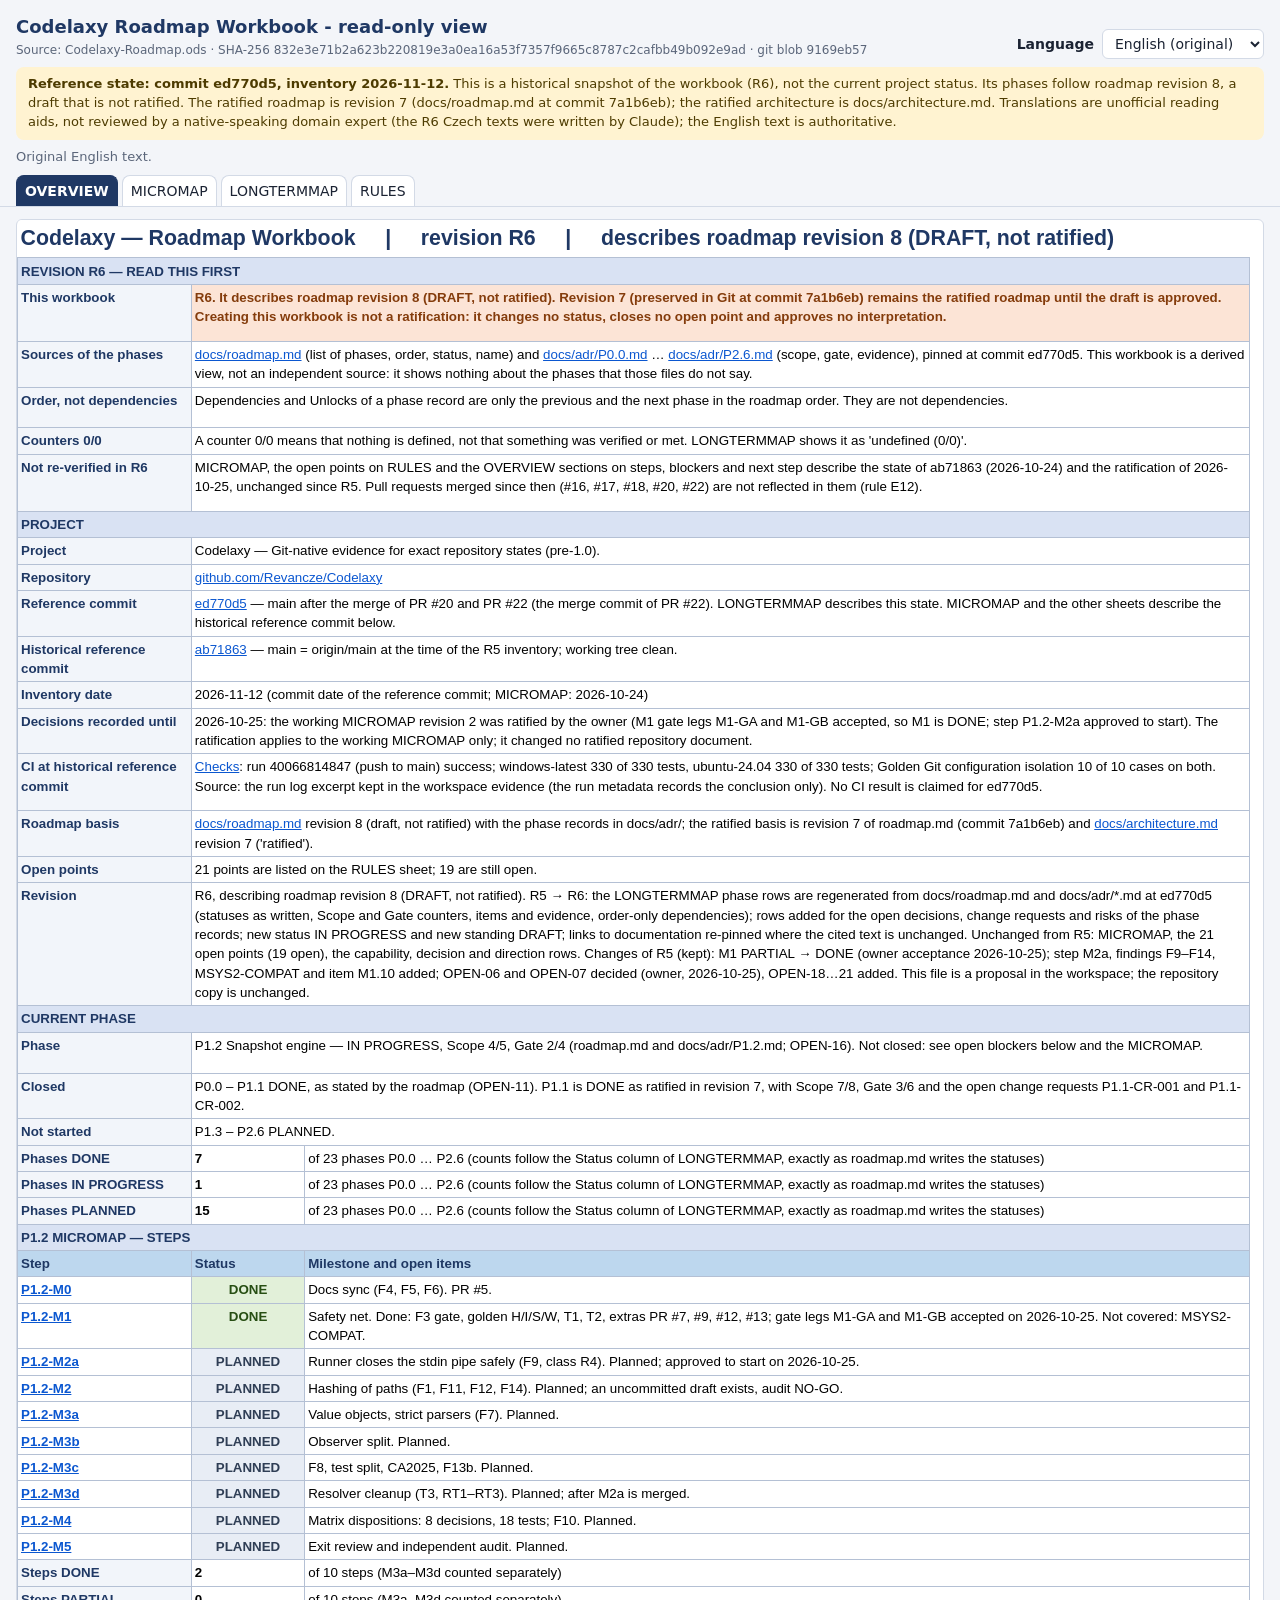
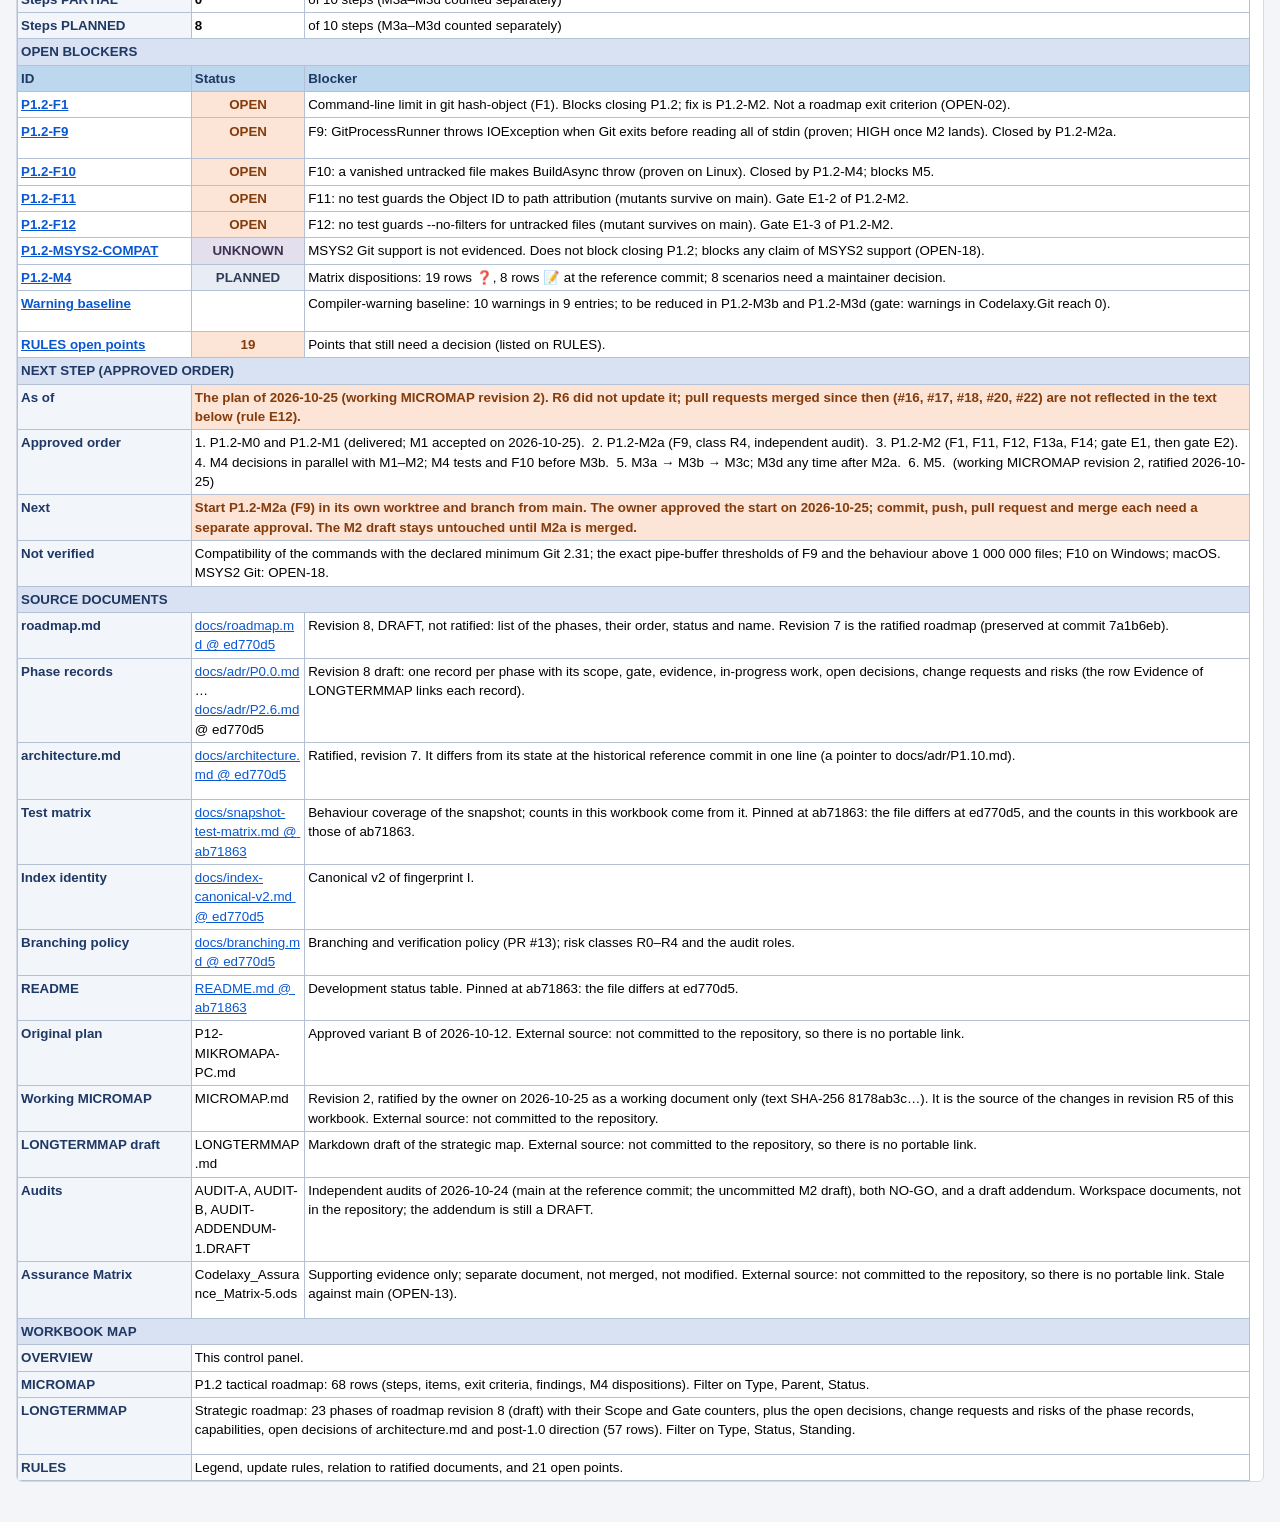
==== commit df617200: "docs(roadmap-view): regenerate the HTML view and the Czech pack from R6 Generated output only; no to" ====
--- a/docs/roadmap-view/Codelaxy-Roadmap.html
+++ b/docs/roadmap-view/Codelaxy-Roadmap.html
@@ -4,8 +4,8 @@
 <meta charset="utf-8">
 <meta name="viewport" content="width=device-width, initial-scale=1">
 <meta http-equiv="Content-Security-Policy" content="default-src &#x27;none&#x27;; style-src &#x27;unsafe-inline&#x27;; script-src &#x27;unsafe-inline&#x27; &#x27;self&#x27; file:; img-src data:; connect-src &#x27;none&#x27;; base-uri &#x27;none&#x27;; form-action &#x27;none&#x27;">
-<meta name="rv-source-sha256" content="b57248c5e4f714153d1aab20704b2e72117071035cfcb8ce1bc846d5c519a08b">
-<meta name="rv-source-blob" content="4b87dcf616dcd38259a289c2790eb0303f3a2cd0">
+<meta name="rv-source-sha256" content="832e3e71b2a623b220819e3a0ea16a53f7357f9665c8787c2cafbb49b092e9ad">
+<meta name="rv-source-blob" content="9169eb57a670f2abed35cdc4e543f98dec8a24d8">
 <meta name="rv-generator" content="roadmap_view 1">
 <title>Codelaxy Roadmap - read-only view</title>
 <style>
@@ -62,10 +62,12 @@
 .s-RM_Dc_OPEN{background-color:#FCE4D6;color:#843C0C;font-weight:bold;font-style:normal;font-size:10pt;font-family:'Arial',Calibri,'Segoe UI',system-ui,sans-serif;border-top:1px solid #B4C0D4;border-bottom:1px solid #B4C0D4;border-left:1px solid #B4C0D4;border-right:1px solid #B4C0D4;text-align:center;vertical-align:top;white-space:pre-wrap;overflow-wrap:anywhere;padding:0.08cm}
 .s-RM_Dim{background-color:#FFFFFF;color:#7F7F7F;font-weight:normal;font-style:normal;font-size:10pt;font-family:'Arial',Calibri,'Segoe UI',system-ui,sans-serif;border-top:1px solid #B4C0D4;border-bottom:1px solid #B4C0D4;border-left:1px solid #B4C0D4;border-right:1px solid #B4C0D4;text-align:center;vertical-align:top;white-space:pre-wrap;overflow-wrap:anywhere;padding:0.08cm}
 .s-RM_Sd_DIRECTION{background-color:#E8EDF5;color:#2F3E55;font-weight:bold;font-style:normal;font-size:10pt;font-family:'Arial',Calibri,'Segoe UI',system-ui,sans-serif;border-top:1px solid #B4C0D4;border-bottom:1px solid #B4C0D4;border-left:1px solid #B4C0D4;border-right:1px solid #B4C0D4;text-align:center;vertical-align:top;white-space:pre-wrap;overflow-wrap:anywhere;padding:0.08cm}
+.s-RM_Sd_DRAFT{background-color:#FFF8E1;color:#6B5200;font-weight:bold;font-style:normal;font-size:10pt;font-family:'Arial',Calibri,'Segoe UI',system-ui,sans-serif;border-top:1px solid #B4C0D4;border-bottom:1px solid #B4C0D4;border-left:1px solid #B4C0D4;border-right:1px solid #B4C0D4;text-align:center;vertical-align:top;white-space:pre-wrap;overflow-wrap:anywhere;padding:0.08cm}
 .s-RM_Sd_OPEN{background-color:#FCE4D6;color:#843C0C;font-weight:bold;font-style:normal;font-size:10pt;font-family:'Arial',Calibri,'Segoe UI',system-ui,sans-serif;border-top:1px solid #B4C0D4;border-bottom:1px solid #B4C0D4;border-left:1px solid #B4C0D4;border-right:1px solid #B4C0D4;text-align:center;vertical-align:top;white-space:pre-wrap;overflow-wrap:anywhere;padding:0.08cm}
 .s-RM_SrcI{background-color:#FFF8E1;color:#6B5200;font-weight:normal;font-style:italic;font-size:10pt;font-family:'Arial',Calibri,'Segoe UI',system-ui,sans-serif;border-top:1px solid #B4C0D4;border-bottom:1px solid #B4C0D4;border-left:1px solid #B4C0D4;border-right:1px solid #B4C0D4;text-align:center;vertical-align:top;white-space:pre-wrap;overflow-wrap:anywhere;padding:0.08cm}
 .s-RM_St_BLOCKED{background-color:#F8D7DA;color:#7B1E24;font-weight:bold;font-style:normal;font-size:10pt;font-family:'Arial',Calibri,'Segoe UI',system-ui,sans-serif;border-top:1px solid #B4C0D4;border-bottom:1px solid #B4C0D4;border-left:1px solid #B4C0D4;border-right:1px solid #B4C0D4;text-align:center;vertical-align:top;white-space:pre-wrap;overflow-wrap:anywhere;padding:0.08cm}
 .s-RM_St_DONE{background-color:#E2F0D9;color:#274E13;font-weight:bold;font-style:normal;font-size:10pt;font-family:'Arial',Calibri,'Segoe UI',system-ui,sans-serif;border-top:1px solid #B4C0D4;border-bottom:1px solid #B4C0D4;border-left:1px solid #B4C0D4;border-right:1px solid #B4C0D4;text-align:center;vertical-align:top;white-space:pre-wrap;overflow-wrap:anywhere;padding:0.08cm}
+.s-RM_St_IN_PROGRESS{background-color:#DDEBF7;color:#1F4E79;font-weight:bold;font-style:normal;font-size:10pt;font-family:'Arial',Calibri,'Segoe UI',system-ui,sans-serif;border-top:1px solid #B4C0D4;border-bottom:1px solid #B4C0D4;border-left:1px solid #B4C0D4;border-right:1px solid #B4C0D4;text-align:center;vertical-align:top;white-space:pre-wrap;overflow-wrap:anywhere;padding:0.08cm}
 .s-RM_St_OPEN{background-color:#FCE4D6;color:#843C0C;font-weight:bold;font-style:normal;font-size:10pt;font-family:'Arial',Calibri,'Segoe UI',system-ui,sans-serif;border-top:1px solid #B4C0D4;border-bottom:1px solid #B4C0D4;border-left:1px solid #B4C0D4;border-right:1px solid #B4C0D4;text-align:center;vertical-align:top;white-space:pre-wrap;overflow-wrap:anywhere;padding:0.08cm}
 .s-RM_St_PARTIAL{background-color:#FFF2CC;color:#7F6000;font-weight:bold;font-style:normal;font-size:10pt;font-family:'Arial',Calibri,'Segoe UI',system-ui,sans-serif;border-top:1px solid #B4C0D4;border-bottom:1px solid #B4C0D4;border-left:1px solid #B4C0D4;border-right:1px solid #B4C0D4;text-align:center;vertical-align:top;white-space:pre-wrap;overflow-wrap:anywhere;padding:0.08cm}
 .s-RM_St_PLANNED{background-color:#E8EDF5;color:#2F3E55;font-weight:bold;font-style:normal;font-size:10pt;font-family:'Arial',Calibri,'Segoe UI',system-ui,sans-serif;border-top:1px solid #B4C0D4;border-bottom:1px solid #B4C0D4;border-left:1px solid #B4C0D4;border-right:1px solid #B4C0D4;text-align:center;vertical-align:top;white-space:pre-wrap;overflow-wrap:anywhere;padding:0.08cm}
@@ -85,8 +87,8 @@
 <div id="status" class="status" role="status" aria-live="polite"></div>
 <nav class="tabs" role="tablist" aria-label="Sheets"><button type="button" role="tab" class="tab" data-sheet="OVERVIEW">OVERVIEW</button><button type="button" role="tab" class="tab" data-sheet="MICROMAP">MICROMAP</button><button type="button" role="tab" class="tab" data-sheet="LONGTERMMAP">LONGTERMMAP</button><button type="button" role="tab" class="tab" data-sheet="RULES">RULES</button></nav>
 <main>
-<section class="sheet" id="sheet-OVERVIEW" role="tabpanel" aria-label="OVERVIEW" hidden><div class="scroll"><table style="width:32.6cm"><colgroup><col style="width:4.6cm"><col style="width:3.0cm"><col style="width:25.0cm"></colgroup><tbody><tr style="height:1.0cm"><td class="s-RM_Title tr" data-k="OVERVIEW!A1" data-h="05f40396d441fc14" colspan="3"><span class="np" translate="no">Codelaxy</span> — Roadmap Workbook     |     revision <span class="np" translate="no">R5</span></td></tr><tr style="height:0.7cm"><td class="s-RM_SectionBar tr" data-k="OVERVIEW!A2" data-h="d1fb402f1269ba73" colspan="3">PROJECT</td></tr><tr style="height:0.65cm"><td class="s-RM_Key tr" data-k="OVERVIEW!A3" data-h="9859597853197476">Project</td><td class="s-RM_Body tr" data-k="OVERVIEW!B3" data-h="eef727b6130ff1f3" colspan="2"><span class="np" translate="no">Codelaxy</span> — Git-native evidence for exact repository states (pre-1.0).</td></tr><tr style="height:0.65cm"><td class="s-RM_Key tr" data-k="OVERVIEW!A4" data-h="13d6ff07b8a5d792">Repository</td><td class="s-RM_Body" data-k="OVERVIEW!B4" colspan="2"><a class="np" translate="no" href="https://github.com/Revancze/Codelaxy" target="_blank" rel="noopener noreferrer">github.com/Revancze/Codelaxy</a></td></tr><tr style="height:0.65cm"><td class="s-RM_Key tr" data-k="OVERVIEW!A5" data-h="441387fbcb69d0c6">Reference commit</td><td class="s-RM_Body tr" data-k="OVERVIEW!B5" data-h="1e5184410a65b0d3" colspan="2"><a class="np" translate="no" href="https://github.com/Revancze/Codelaxy/commit/ab71863ca9543838208a0e94a5c3e56da39a68ab" target="_blank" rel="noopener noreferrer">ab71863</a> — main = <span class="np" translate="no">origin/main</span>; working tree clean at the time of the inventory.</td></tr><tr style="height:0.65cm"><td class="s-RM_Key tr" data-k="OVERVIEW!A6" data-h="7deea33e82aafbb4">Inventory date</td><td class="s-RM_Body" data-k="OVERVIEW!B6" colspan="2">2026-10-24</td></tr><tr style="height:1.08cm"><td class="s-RM_Key tr" data-k="OVERVIEW!A7" data-h="288d537b72073f9d">Decisions recorded until</td><td class="s-RM_Body tr" data-k="OVERVIEW!B7" data-h="70ecd64d11f1b648" colspan="2">2026-10-25: the working <span class="np" translate="no">MICROMAP</span> revision 2 was ratified by the owner (<span class="np" translate="no">M1</span> gate legs <span class="np" translate="no">M1</span>-GA and <span class="np" translate="no">M1</span>-GB accepted, so <span class="np" translate="no">M1</span> is <span class="np" translate="no">DONE</span>; step <span class="np" translate="no">P1.2-M2a</span> approved to start). The ratification applies to the working <span class="np" translate="no">MICROMAP</span> only; it changed no ratified repository document.</td></tr><tr style="height:1.08cm"><td class="s-RM_Key tr" data-k="OVERVIEW!A8" data-h="d2d988b973d5f953">CI at reference commit</td><td class="s-RM_Body tr" data-k="OVERVIEW!B8" data-h="4dd347a33201a51e" colspan="2"><a class="np" translate="no" href="https://github.com/Revancze/Codelaxy/commit/ab71863ca9543838208a0e94a5c3e56da39a68ab/checks" target="_blank" rel="noopener noreferrer">Checks</a>: run <span class="np" translate="no">40066814847</span> (push to main) success; <span class="np" translate="no">windows-latest</span> 330 of 330 tests, <span class="np" translate="no">ubuntu-24.04</span> 330 of 330 tests; Golden Git configuration isolation 10 of 10 cases on both. Source: the run log excerpt kept in the workspace evidence (the run metadata records the conclusion only).</td></tr><tr style="height:0.65cm"><td class="s-RM_Key tr" data-k="OVERVIEW!A9" data-h="613818fb9f83b50c">Roadmap basis</td><td class="s-RM_Body tr" data-k="OVERVIEW!B9" data-h="0adfb932c0c3705c" colspan="2"><a class="np" translate="no" href="https://github.com/Revancze/Codelaxy/blob/ab71863ca9543838208a0e94a5c3e56da39a68ab/docs/roadmap.md#L1-L3" target="_blank" rel="noopener noreferrer">docs/roadmap.md</a> revision 7 and <a class="np" translate="no" href="https://github.com/Revancze/Codelaxy/blob/ab71863ca9543838208a0e94a5c3e56da39a68ab/docs/architecture.md#L1-L3" target="_blank" rel="noopener noreferrer">docs/architecture.md</a> revision 7 (both <span class="np" translate="no">&#x27;ratified&#x27;</span>).</td></tr><tr style="height:0.65cm"><td class="s-RM_Key tr" data-k="OVERVIEW!A10" data-h="920a4f6fb41e9967">Open points</td><td class="s-RM_Body tr" data-k="OVERVIEW!B10" data-h="10fda3456ad0d9ef" colspan="2">21 points are listed on the <span class="np" translate="no">RULES</span> sheet; 19 are still open.</td></tr><tr style="height:2.37cm"><td class="s-RM_Key tr" data-k="OVERVIEW!A11" data-h="2e516d68f42f3e35">Revision</td><td class="s-RM_Body tr" data-k="OVERVIEW!B11" data-h="53995badd33daf6a" colspan="2"><span class="np" translate="no">R5</span>. Reference commit moved from <span class="np" translate="no">b05f2d2</span> (2026-10-18) to <span class="np" translate="no">ab71863</span> (2026-10-24), every row touched by the six pull requests since then re-verified. Changes: <span class="np" translate="no">M1</span> <span class="np" translate="no">PARTIAL</span> → <span class="np" translate="no">DONE</span> (owner acceptance 2026-10-25); items <span class="np" translate="no">M1.4</span>, <span class="np" translate="no">M1.5</span>, <span class="np" translate="no">M1.6</span>, <span class="np" translate="no">M1.7</span> closed (<span class="np" translate="no">PR #11</span>, #14, #15, gate records); step <span class="np" translate="no">M2a</span>, findings <span class="np" translate="no">F9</span>–<span class="np" translate="no">F14</span>, MSYS2-COMPAT and item <span class="np" translate="no">M1.10</span> added; findings <span class="np" translate="no">F1</span>, <span class="np" translate="no">F7</span>, <span class="np" translate="no">F8</span>, <span class="np" translate="no">T3</span> now <span class="np" translate="no">OPEN</span> (new status); matrix mark counts corrected (the legend line of each mark had been counted as a row); <span class="np" translate="no">OPEN-06</span> and <span class="np" translate="no">OPEN-07</span> decided (owner, 2026-10-25), <span class="np" translate="no">OPEN-18</span>…21 added. Source: working <span class="np" translate="no">MICROMAP</span> revision 2. This file is a proposal in the workspace; the repository copy is unchanged.</td></tr><tr style="height:0.7cm"><td class="s-RM_SectionBar tr" data-k="OVERVIEW!A12" data-h="b79a95db6d1a1e99" colspan="3">CURRENT PHASE</td></tr><tr style="height:0.65cm"><td class="s-RM_Key tr" data-k="OVERVIEW!A13" data-h="46342ec1eec9d78d">Phase</td><td class="s-RM_Body tr" data-k="OVERVIEW!B13" data-h="c277000a129c5336" colspan="2"><span class="np" translate="no">P1.2</span> Snapshot engine — <span class="np" translate="no">PARTIAL</span> (roadmap wording: <span class="np" translate="no">IN PROGRESS</span>; <span class="np" translate="no">OPEN-16</span>). Not closed: see open blockers below and the <span class="np" translate="no">MICROMAP</span>.</td></tr><tr style="height:0.65cm"><td class="s-RM_Key tr" data-k="OVERVIEW!A14" data-h="c21ead0614e7e1b7">Closed</td><td class="s-RM_Body tr" data-k="OVERVIEW!B14" data-h="50aa8cd9a422e9d8" colspan="2"><span class="np" translate="no">P0.0</span> – <span class="np" translate="no">P1.1</span> <span class="np" translate="no">DONE</span>, as stated by the roadmap (<span class="np" translate="no">OPEN-11</span>).</td></tr><tr style="height:0.65cm"><td class="s-RM_Key tr" data-k="OVERVIEW!A15" data-h="ba35f0c47d862763">Not started</td><td class="s-RM_Body" data-k="OVERVIEW!B15" colspan="2">P1.3 – P2.6 PLANNED.</td></tr><tr style="height:0.65cm"><td class="s-RM_Key tr" data-k="OVERVIEW!A16" data-h="b6663c37586189e6">Phases <span class="np" translate="no">DONE</span></td><td class="s-RM_Number" data-k="OVERVIEW!B16">7</td><td class="s-RM_Body tr" data-k="OVERVIEW!C16" data-h="1609e087792fdbb6">of 23 phases <span class="np" translate="no">P0.0</span> … <span class="np" translate="no">P2.6</span> (counts follow the Status column of <span class="np" translate="no">LONGTERMMAP</span>)</td></tr><tr style="height:0.65cm"><td class="s-RM_Key tr" data-k="OVERVIEW!A17" data-h="e0b0f0ecdb5ed324">Phases <span class="np" translate="no">PARTIAL</span></td><td class="s-RM_Number" data-k="OVERVIEW!B17">1</td><td class="s-RM_Body tr" data-k="OVERVIEW!C17" data-h="1609e087792fdbb6">of 23 phases <span class="np" translate="no">P0.0</span> … <span class="np" translate="no">P2.6</span> (counts follow the Status column of <span class="np" translate="no">LONGTERMMAP</span>)</td></tr><tr style="height:0.65cm"><td class="s-RM_Key tr" data-k="OVERVIEW!A18" data-h="249d728394bc0f89">Phases <span class="np" translate="no">PLANNED</span></td><td class="s-RM_Number" data-k="OVERVIEW!B18">15</td><td class="s-RM_Body tr" data-k="OVERVIEW!C18" data-h="1609e087792fdbb6">of 23 phases <span class="np" translate="no">P0.0</span> … <span class="np" translate="no">P2.6</span> (counts follow the Status column of <span class="np" translate="no">LONGTERMMAP</span>)</td></tr><tr style="height:0.7cm"><td class="s-RM_SectionBar tr" data-k="OVERVIEW!A19" data-h="ce53bbcd7efd84ec" colspan="3"><span class="np" translate="no">P1.2</span> <span class="np" translate="no">MICROMAP</span> — STEPS</td></tr><tr style="height:0.7cm"><td class="s-RM_Header tr" data-k="OVERVIEW!A20" data-h="8e6a6cca7aae1d1e">Step</td><td class="s-RM_Header tr" data-k="OVERVIEW!B20" data-h="920e413c7d411b61">Status</td><td class="s-RM_Header tr" data-k="OVERVIEW!C20" data-h="a8baf21b2ba758df">Milestone and open items</td></tr><tr style="height:0.65cm"><td class="s-RM_ID" data-k="OVERVIEW!A21"><a class="np" translate="no" href="#" data-goto="MICROMAP!A3">P1.2-M0</a></td><td class="s-RM_CF_Status s-RM_St_DONE" data-k="OVERVIEW!B21">DONE</td><td class="s-RM_Body tr" data-k="OVERVIEW!C21" data-h="9dcfccff3beacbd0">Docs sync (<span class="np" translate="no">F4</span>, <span class="np" translate="no">F5</span>, <span class="np" translate="no">F6</span>). <span class="np" translate="no">PR #5</span>.</td></tr><tr style="height:1.08cm"><td class="s-RM_ID" data-k="OVERVIEW!A22"><a class="np" translate="no" href="#" data-goto="MICROMAP!A4">P1.2-M1</a></td><td class="s-RM_CF_Status s-RM_St_DONE" data-k="OVERVIEW!B22">DONE</td><td class="s-RM_Body tr" data-k="OVERVIEW!C22" data-h="fc204f44a2ce8fde">Safety net. Done: <span class="np" translate="no">F3</span> gate, golden <span class="np" translate="no">H/I/S/W</span>, <span class="np" translate="no">T1</span>, <span class="np" translate="no">T2</span>, extras <span class="np" translate="no">PR #7</span>, #9, #12, #13; gate legs <span class="np" translate="no">M1</span>-GA and <span class="np" translate="no">M1</span>-GB accepted on 2026-10-25. Not covered: MSYS2-COMPAT.</td></tr><tr style="height:0.65cm"><td class="s-RM_ID" data-k="OVERVIEW!A23"><a class="np" translate="no" href="#" data-goto="MICROMAP!A5">P1.2-M2a</a></td><td class="s-RM_CF_Status s-RM_St_PLANNED" data-k="OVERVIEW!B23">PLANNED</td><td class="s-RM_Body tr" data-k="OVERVIEW!C23" data-h="0ef8885854978c5e">Runner closes the stdin pipe safely (<span class="np" translate="no">F9</span>, class <span class="np" translate="no">R4</span>). Planned; approved to start on 2026-10-25.</td></tr><tr style="height:0.65cm"><td class="s-RM_ID" data-k="OVERVIEW!A24"><a class="np" translate="no" href="#" data-goto="MICROMAP!A6">P1.2-M2</a></td><td class="s-RM_CF_Status s-RM_St_PLANNED" data-k="OVERVIEW!B24">PLANNED</td><td class="s-RM_Body tr" data-k="OVERVIEW!C24" data-h="4651b146f38ff5ef">Hashing of paths (<span class="np" translate="no">F1</span>, <span class="np" translate="no">F11</span>, <span class="np" translate="no">F12</span>, <span class="np" translate="no">F14</span>). Planned; an uncommitted draft exists, audit NO-GO.</td></tr><tr style="height:0.65cm"><td class="s-RM_ID" data-k="OVERVIEW!A25"><a class="np" translate="no" href="#" data-goto="MICROMAP!A7">P1.2-M3a</a></td><td class="s-RM_CF_Status s-RM_St_PLANNED" data-k="OVERVIEW!B25">PLANNED</td><td class="s-RM_Body tr" data-k="OVERVIEW!C25" data-h="9d46b20532b9cbfb">Value objects, strict parsers (<span class="np" translate="no">F7</span>). Planned.</td></tr><tr style="height:0.65cm"><td class="s-RM_ID" data-k="OVERVIEW!A26"><a class="np" translate="no" href="#" data-goto="MICROMAP!A8">P1.2-M3b</a></td><td class="s-RM_CF_Status s-RM_St_PLANNED" data-k="OVERVIEW!B26">PLANNED</td><td class="s-RM_Body tr" data-k="OVERVIEW!C26" data-h="067b06036c23e9cb">Observer split. Planned.</td></tr><tr style="height:0.65cm"><td class="s-RM_ID" data-k="OVERVIEW!A27"><a class="np" translate="no" href="#" data-goto="MICROMAP!A9">P1.2-M3c</a></td><td class="s-RM_CF_Status s-RM_St_PLANNED" data-k="OVERVIEW!B27">PLANNED</td><td class="s-RM_Body tr" data-k="OVERVIEW!C27" data-h="16b54babb7e083df"><span class="np" translate="no">F8</span>, test split, <span class="np" translate="no">CA2025</span>, <span class="np" translate="no">F13b</span>. Planned.</td></tr><tr style="height:0.65cm"><td class="s-RM_ID" data-k="OVERVIEW!A28"><a class="np" translate="no" href="#" data-goto="MICROMAP!A10">P1.2-M3d</a></td><td class="s-RM_CF_Status s-RM_St_PLANNED" data-k="OVERVIEW!B28">PLANNED</td><td class="s-RM_Body tr" data-k="OVERVIEW!C28" data-h="66bd976cda1199e6">Resolver cleanup (<span class="np" translate="no">T3</span>, <span class="np" translate="no">RT1</span>–<span class="np" translate="no">RT3</span>). Planned; after <span class="np" translate="no">M2a</span> is merged.</td></tr><tr style="height:0.65cm"><td class="s-RM_ID" data-k="OVERVIEW!A29"><a class="np" translate="no" href="#" data-goto="MICROMAP!A11">P1.2-M4</a></td><td class="s-RM_CF_Status s-RM_St_PLANNED" data-k="OVERVIEW!B29">PLANNED</td><td class="s-RM_Body tr" data-k="OVERVIEW!C29" data-h="90182c3d0434ea00">Matrix dispositions: 8 decisions, 18 tests; <span class="np" translate="no">F10</span>. Planned.</td></tr><tr style="height:0.65cm"><td class="s-RM_ID" data-k="OVERVIEW!A30"><a class="np" translate="no" href="#" data-goto="MICROMAP!A12">P1.2-M5</a></td><td class="s-RM_CF_Status s-RM_St_PLANNED" data-k="OVERVIEW!B30">PLANNED</td><td class="s-RM_Body tr" data-k="OVERVIEW!C30" data-h="6d71a64f3fd6b1e6">Exit review and independent audit. Planned.</td></tr><tr style="height:0.65cm"><td class="s-RM_Key tr" data-k="OVERVIEW!A31" data-h="cef8ad2afac54bbe">Steps <span class="np" translate="no">DONE</span></td><td class="s-RM_Number" data-k="OVERVIEW!B31">2</td><td class="s-RM_Body tr" data-k="OVERVIEW!C31" data-h="f2cf7d898f6a595c">of 10 steps (<span class="np" translate="no">M3a</span>–<span class="np" translate="no">M3d</span> counted separately)</td></tr><tr style="height:0.65cm"><td class="s-RM_Key tr" data-k="OVERVIEW!A32" data-h="1b00d5419d94df02">Steps <span class="np" translate="no">PARTIAL</span></td><td class="s-RM_Number" data-k="OVERVIEW!B32">0</td><td class="s-RM_Body tr" data-k="OVERVIEW!C32" data-h="f2cf7d898f6a595c">of 10 steps (<span class="np" translate="no">M3a</span>–<span class="np" translate="no">M3d</span> counted separately)</td></tr><tr style="height:0.65cm"><td class="s-RM_Key tr" data-k="OVERVIEW!A33" data-h="7e01b7b50a249726">Steps <span class="np" translate="no">PLANNED</span></td><td class="s-RM_Number" data-k="OVERVIEW!B33">8</td><td class="s-RM_Body tr" data-k="OVERVIEW!C33" data-h="f2cf7d898f6a595c">of 10 steps (<span class="np" translate="no">M3a</span>–<span class="np" translate="no">M3d</span> counted separately)</td></tr><tr style="height:0.7cm"><td class="s-RM_SectionBar tr" data-k="OVERVIEW!A34" data-h="0cbeedf079fc6422" colspan="3">OPEN BLOCKERS</td></tr><tr style="height:0.7cm"><td class="s-RM_Header tr" data-k="OVERVIEW!A35" data-h="3843971dcfdee508">ID</td><td class="s-RM_Header tr" data-k="OVERVIEW!B35" data-h="920e413c7d411b61">Status</td><td class="s-RM_Header tr" data-k="OVERVIEW!C35" data-h="8cd6bbc7db414796">Blocker</td></tr><tr style="height:0.65cm"><td class="s-RM_ID" data-k="OVERVIEW!A36"><a class="np" translate="no" href="#" data-goto="MICROMAP!A27">P1.2-F1</a></td><td class="s-RM_CF_Status s-RM_St_OPEN" data-k="OVERVIEW!B36">OPEN</td><td class="s-RM_Body tr" data-k="OVERVIEW!C36" data-h="dbcb4e3a9eecea74">Command-line limit in <span class="np" translate="no">git hash-object</span> (<span class="np" translate="no">F1</span>). Blocks closing <span class="np" translate="no">P1.2</span>; fix is <span class="np" translate="no">P1.2-M2</span>. Not a roadmap exit criterion (<span class="np" translate="no">OPEN-02</span>).</td></tr><tr style="height:1.08cm"><td class="s-RM_ID" data-k="OVERVIEW!A37"><a class="np" translate="no" href="#" data-goto="MICROMAP!A37">P1.2-F9</a></td><td class="s-RM_CF_Status s-RM_St_OPEN" data-k="OVERVIEW!B37">OPEN</td><td class="s-RM_Body tr" data-k="OVERVIEW!C37" data-h="4e77b42fd4228dae"><span class="np" translate="no">F9</span>: <span class="np" translate="no">GitProcessRunner</span> throws IOException when Git exits before reading all of stdin (proven; HIGH once <span class="np" translate="no">M2</span> lands). Closed by <span class="np" translate="no">P1.2-M2a</span>.</td></tr><tr style="height:0.65cm"><td class="s-RM_ID" data-k="OVERVIEW!A38"><a class="np" translate="no" href="#" data-goto="MICROMAP!A38">P1.2-F10</a></td><td class="s-RM_CF_Status s-RM_St_OPEN" data-k="OVERVIEW!B38">OPEN</td><td class="s-RM_Body tr" data-k="OVERVIEW!C38" data-h="d9cdd1079ce206ab"><span class="np" translate="no">F10</span>: a vanished untracked file makes <span class="np" translate="no">BuildAsync</span> throw (proven on Linux). Closed by <span class="np" translate="no">P1.2-M4</span>; blocks <span class="np" translate="no">M5</span>.</td></tr><tr style="height:0.65cm"><td class="s-RM_ID" data-k="OVERVIEW!A39"><a class="np" translate="no" href="#" data-goto="MICROMAP!A39">P1.2-F11</a></td><td class="s-RM_CF_Status s-RM_St_OPEN" data-k="OVERVIEW!B39">OPEN</td><td class="s-RM_Body tr" data-k="OVERVIEW!C39" data-h="938fa1bd2ecc7deb"><span class="np" translate="no">F11</span>: no test guards the Object ID to path attribution (mutants survive on main). Gate <span class="np" translate="no">E1</span>-2 of <span class="np" translate="no">P1.2-M2</span>.</td></tr><tr style="height:0.65cm"><td class="s-RM_ID" data-k="OVERVIEW!A40"><a class="np" translate="no" href="#" data-goto="MICROMAP!A40">P1.2-F12</a></td><td class="s-RM_CF_Status s-RM_St_OPEN" data-k="OVERVIEW!B40">OPEN</td><td class="s-RM_Body tr" data-k="OVERVIEW!C40" data-h="07069aa3e4b044e3"><span class="np" translate="no">F12</span>: no test guards --no-filters for untracked files (mutant survives on main). Gate <span class="np" translate="no">E1</span>-3 of <span class="np" translate="no">P1.2-M2</span>.</td></tr><tr style="height:0.65cm"><td class="s-RM_ID" data-k="OVERVIEW!A41"><a class="np" translate="no" href="#" data-goto="MICROMAP!A44">P1.2-MSYS2-COMPAT</a></td><td class="s-RM_CF_Status s-RM_St_UNKNOWN" data-k="OVERVIEW!B41">UNKNOWN</td><td class="s-RM_Body tr" data-k="OVERVIEW!C41" data-h="20b3762d704c6045">MSYS2 Git support is not evidenced. Does not block closing <span class="np" translate="no">P1.2</span>; blocks any claim of MSYS2 support (<span class="np" translate="no">OPEN-18</span>).</td></tr><tr style="height:0.65cm"><td class="s-RM_ID" data-k="OVERVIEW!A42"><a class="np" translate="no" href="#" data-goto="MICROMAP!A11">P1.2-M4</a></td><td class="s-RM_CF_Status s-RM_St_PLANNED" data-k="OVERVIEW!B42">PLANNED</td><td class="s-RM_Body tr" data-k="OVERVIEW!C42" data-h="e3367efd47b8abcd">Matrix dispositions: 19 rows <span class="np" translate="no">❓</span>, 8 rows <span class="np" translate="no">📝</span> at the reference commit; 8 scenarios need a maintainer decision.</td></tr><tr style="height:1.08cm"><td class="s-RM_ID tr" data-k="OVERVIEW!A43" data-h="58ec8b87998ff7c6"><a class="np" translate="no" href="#" data-goto="MICROMAP!A8">Warning baseline</a></td><td class="s-RM_Body" data-k="OVERVIEW!B43"></td><td class="s-RM_Body tr" data-k="OVERVIEW!C43" data-h="24a206c27ec6df57">Compiler-warning baseline: 10 warnings in 9 entries; to be reduced in <span class="np" translate="no">P1.2-M3b</span> and <span class="np" translate="no">P1.2-M3d</span> (gate: warnings in <span class="np" translate="no">Codelaxy.Git</span> reach 0).</td></tr><tr style="height:0.65cm"><td class="s-RM_ID tr" data-k="OVERVIEW!A44" data-h="d6e7a2cdb41dd5d3"><a class="np" translate="no" href="#" data-goto="RULES!A37">RULES open points</a></td><td class="s-RM_Dc_OPEN" data-k="OVERVIEW!B44">19</td><td class="s-RM_Body tr" data-k="OVERVIEW!C44" data-h="3aee05b08fd1ed38">Points that still need a decision (listed on <span class="np" translate="no">RULES</span>).</td></tr><tr style="height:0.7cm"><td class="s-RM_SectionBar tr" data-k="OVERVIEW!A45" data-h="3acc31bf39004e9f" colspan="3">NEXT STEP (APPROVED ORDER)</td></tr><tr style="height:1.51cm"><td class="s-RM_Key tr" data-k="OVERVIEW!A46" data-h="0eb16438456e2474">Approved order</td><td class="s-RM_Body tr" data-k="OVERVIEW!B46" data-h="5f09ca0803d4b038" colspan="2">1. <span class="np" translate="no">P1.2-M0</span> and <span class="np" translate="no">P1.2-M1</span> (delivered; <span class="np" translate="no">M1</span> accepted on 2026-10-25).  2. <span class="np" translate="no">P1.2-M2a</span> (<span class="np" translate="no">F9</span>, class <span class="np" translate="no">R4</span>, independent audit).  3. <span class="np" translate="no">P1.2-M2</span> (<span class="np" translate="no">F1</span>, <span class="np" translate="no">F11</span>, <span class="np" translate="no">F12</span>, <span class="np" translate="no">F13a</span>, <span class="np" translate="no">F14</span>; gate <span class="np" translate="no">E1</span>, then gate <span class="np" translate="no">E2</span>).  4. <span class="np" translate="no">M4</span> decisions in parallel with <span class="np" translate="no">M1</span>–<span class="np" translate="no">M2</span>; <span class="np" translate="no">M4</span> tests and <span class="np" translate="no">F10</span> before <span class="np" translate="no">M3b</span>.  5. <span class="np" translate="no">M3a</span> → <span class="np" translate="no">M3b</span> → <span class="np" translate="no">M3c</span>; <span class="np" translate="no">M3d</span> any time after <span class="np" translate="no">M2a</span>.  6. <span class="np" translate="no">M5</span>.  (working <span class="np" translate="no">MICROMAP</span> revision 2, ratified 2026-10-25)</td></tr><tr style="height:1.08cm"><td class="s-RM_Key tr" data-k="OVERVIEW!A47" data-h="1ff57a29d7c9d11b">Next</td><td class="s-RM_Highlight tr" data-k="OVERVIEW!B47" data-h="b60c8d0786f68752" colspan="2">Start <span class="np" translate="no">P1.2-M2a</span> (<span class="np" translate="no">F9</span>) in its own worktree and branch from main. The owner approved the start on 2026-10-25; commit, push, pull request and merge each need a separate approval. The <span class="np" translate="no">M2</span> draft stays untouched until <span class="np" translate="no">M2a</span> is merged.</td></tr><tr style="height:1.08cm"><td class="s-RM_Key tr" data-k="OVERVIEW!A48" data-h="15133907259330da">Not verified</td><td class="s-RM_Body tr" data-k="OVERVIEW!B48" data-h="8a3b5152b127fef0" colspan="2">Compatibility of the commands with the declared minimum Git 2.31; the exact pipe-buffer thresholds of <span class="np" translate="no">F9</span> and the behaviour above 1 000 000 files; <span class="np" translate="no">F10</span> on Windows; macOS. MSYS2 Git: <span class="np" translate="no">OPEN-18</span>.</td></tr><tr style="height:0.7cm"><td class="s-RM_SectionBar tr" data-k="OVERVIEW!A49" data-h="f0bcfd29f183849f" colspan="3">SOURCE DOCUMENTS</td></tr><tr style="height:1.08cm"><td class="s-RM_Key" data-k="OVERVIEW!A50">roadmap.md</td><td class="s-RM_Body" data-k="OVERVIEW!B50"><a class="np" translate="no" href="https://github.com/Revancze/Codelaxy/blob/ab71863ca9543838208a0e94a5c3e56da39a68ab/docs/roadmap.md#L1" target="_blank" rel="noopener noreferrer">docs/roadmap.md @ ab71863</a></td><td class="s-RM_Body tr" data-k="OVERVIEW!C50" data-h="aab79d7823da2587">Ratified, revision 7.</td></tr><tr style="height:1.51cm"><td class="s-RM_Key" data-k="OVERVIEW!A51">architecture.md</td><td class="s-RM_Body" data-k="OVERVIEW!B51"><a class="np" translate="no" href="https://github.com/Revancze/Codelaxy/blob/ab71863ca9543838208a0e94a5c3e56da39a68ab/docs/architecture.md#L1" target="_blank" rel="noopener noreferrer">docs/architecture.md @ ab71863</a></td><td class="s-RM_Body tr" data-k="OVERVIEW!C51" data-h="aab79d7823da2587">Ratified, revision 7.</td></tr><tr style="height:1.51cm"><td class="s-RM_Key tr" data-k="OVERVIEW!A52" data-h="847c92ccc89ce1ce">Test matrix</td><td class="s-RM_Body" data-k="OVERVIEW!B52"><a class="np" translate="no" href="https://github.com/Revancze/Codelaxy/blob/ab71863ca9543838208a0e94a5c3e56da39a68ab/docs/snapshot-test-matrix.md#L1" target="_blank" rel="noopener noreferrer">docs/snapshot-test-matrix.md @ ab71863</a></td><td class="s-RM_Body tr" data-k="OVERVIEW!C52" data-h="490c1c2b8fb20fa7">Behaviour coverage of the snapshot; counts in this workbook come from it.</td></tr><tr style="height:1.51cm"><td class="s-RM_Key tr" data-k="OVERVIEW!A53" data-h="1e6148dd5f9231f3">Index identity</td><td class="s-RM_Body" data-k="OVERVIEW!B53"><a class="np" translate="no" href="https://github.com/Revancze/Codelaxy/blob/ab71863ca9543838208a0e94a5c3e56da39a68ab/docs/index-canonical-v2.md#L1" target="_blank" rel="noopener noreferrer">docs/index-canonical-v2.md @ ab71863</a></td><td class="s-RM_Body tr" data-k="OVERVIEW!C53" data-h="a98e1d2c3cc91cbb">Canonical v2 of fingerprint I.</td></tr><tr style="height:1.08cm"><td class="s-RM_Key tr" data-k="OVERVIEW!A54" data-h="3aadf10ec8cf8977">Branching policy</td><td class="s-RM_Body" data-k="OVERVIEW!B54"><a class="np" translate="no" href="https://github.com/Revancze/Codelaxy/blob/ab71863ca9543838208a0e94a5c3e56da39a68ab/docs/branching.md#L1" target="_blank" rel="noopener noreferrer">docs/branching.md @ ab71863</a></td><td class="s-RM_Body tr" data-k="OVERVIEW!C54" data-h="516ba914bbb83127">Branching and verification policy (<span class="np" translate="no">PR #13</span>); risk classes <span class="np" translate="no">R0</span>–<span class="np" translate="no">R4</span> and the audit roles.</td></tr><tr style="height:1.08cm"><td class="s-RM_Key tr" data-k="OVERVIEW!A55" data-h="2b7814d3fca2e99e">README</td><td class="s-RM_Body" data-k="OVERVIEW!B55"><a class="np" translate="no" href="https://github.com/Revancze/Codelaxy/blob/ab71863ca9543838208a0e94a5c3e56da39a68ab/README.md#L1" target="_blank" rel="noopener noreferrer">README.md @ ab71863</a></td><td class="s-RM_Body tr" data-k="OVERVIEW!C55" data-h="b6e2b2864a856657">Development status table.</td></tr><tr style="height:1.08cm"><td class="s-RM_Key tr" data-k="OVERVIEW!A56" data-h="12dbcdb8d6242f36">Original plan</td><td class="s-RM_Body" data-k="OVERVIEW!B56">P12-MIKROMAPA-PC.md</td><td class="s-RM_Body tr" data-k="OVERVIEW!C56" data-h="5566d09adffa8ae0">Approved variant B of 2026-10-12. External source: not committed to the repository, so there is no portable link.</td></tr><tr style="height:1.08cm"><td class="s-RM_Key tr" data-k="OVERVIEW!A57" data-h="46e147a790bcd539">Working <span class="np" translate="no">MICROMAP</span></td><td class="s-RM_Body" data-k="OVERVIEW!B57">MICROMAP.md</td><td class="s-RM_Body tr" data-k="OVERVIEW!C57" data-h="129ba26dfa63b291">Revision 2, ratified by the owner on 2026-10-25 as a working document only (text <span class="np" translate="no">SHA-256</span> <span class="np" translate="no">8178ab3c</span>…). It is the source of the changes in revision <span class="np" translate="no">R5</span> of this workbook. External source: not committed to the repository.</td></tr><tr style="height:0.65cm"><td class="s-RM_Key tr" data-k="OVERVIEW!A58" data-h="2fcafeeb349e9bce"><span class="np" translate="no">LONGTERMMAP</span> draft</td><td class="s-RM_Body" data-k="OVERVIEW!B58">LONGTERMMAP.md</td><td class="s-RM_Body tr" data-k="OVERVIEW!C58" data-h="aca431beb6ad1637">Markdown draft of the strategic map. External source: not committed to the repository, so there is no portable link.</td></tr><tr style="height:1.51cm"><td class="s-RM_Key tr" data-k="OVERVIEW!A59" data-h="2feab4bb1fa182f2">Audits</td><td class="s-RM_Body tr" data-k="OVERVIEW!B59" data-h="074954ba547a36b4">AUDIT-A, AUDIT-B, AUDIT-ADDENDUM-1.DRAFT</td><td class="s-RM_Body tr" data-k="OVERVIEW!C59" data-h="e2e177f0099057fc">Independent audits of 2026-10-24 (main at the reference commit; the uncommitted <span class="np" translate="no">M2</span> draft), both NO-GO, and a draft addendum. Workspace documents, not in the repository; the addendum is still a DRAFT.</td></tr><tr style="height:1.51cm"><td class="s-RM_Key tr" data-k="OVERVIEW!A60" data-h="654c0455beb0d46f">Assurance Matrix</td><td class="s-RM_Body" data-k="OVERVIEW!B60">Codelaxy_Assurance_Matrix-5.ods</td><td class="s-RM_Body tr" data-k="OVERVIEW!C60" data-h="5e1e4efdad31ae81">Supporting evidence only; separate document, not merged, not modified. External source: not committed to the repository, so there is no portable link. Stale against main (<span class="np" translate="no">OPEN-13</span>).</td></tr><tr style="height:0.7cm"><td class="s-RM_SectionBar tr" data-k="OVERVIEW!A61" data-h="2a520e7df0619e49" colspan="3">WORKBOOK MAP</td></tr><tr style="height:0.65cm"><td class="s-RM_Key" data-k="OVERVIEW!A62">OVERVIEW</td><td class="s-RM_Body tr" data-k="OVERVIEW!B62" data-h="fe953ed89f8e5ad9" colspan="2">This control panel.</td></tr><tr style="height:0.65cm"><td class="s-RM_Key" data-k="OVERVIEW!A63">MICROMAP</td><td class="s-RM_Body tr" data-k="OVERVIEW!B63" data-h="d41c7f19bbfe82a9" colspan="2"><span class="np" translate="no">P1.2</span> tactical roadmap: 68 rows (steps, items, exit criteria, findings, <span class="np" translate="no">M4</span> dispositions). Filter on Type, Parent, Status.</td></tr><tr style="height:0.65cm"><td class="s-RM_Key" data-k="OVERVIEW!A64">LONGTERMMAP</td><td class="s-RM_Body tr" data-k="OVERVIEW!B64" data-h="6e4deae660e0ae6c" colspan="2">Strategic roadmap: 23 phases plus capabilities, open decisions and post-1.0 direction (41 rows). Filter on Type, Status, Standing.</td></tr><tr style="height:0.65cm"><td class="s-RM_Key" data-k="OVERVIEW!A65">RULES</td><td class="s-RM_Body tr" data-k="OVERVIEW!B65" data-h="a703b5555cdd6864" colspan="2">Legend, update rules, relation to ratified documents, and 21 open points.</td></tr></tbody></table></div></section><section class="sheet" id="sheet-MICROMAP" role="tabpanel" aria-label="MICROMAP" hidden><div class="scroll"><table style="width:58.2cm"><colgroup><col style="width:3.4cm"><col style="width:2.1cm"><col style="width:2.6cm"><col style="width:3.4cm"><col style="width:9.2cm"><col style="width:2.3cm"><col style="width:5.2cm"><col style="width:6.6cm"><col style="width:9.8cm"><col style="width:5.4cm"><col style="width:8.2cm"></colgroup><tbody><tr style="height:0.9cm"><td class="s-RM_Title tr" data-k="MICROMAP!A1" data-h="6c196ebefd237525" colspan="11"><span class="np" translate="no">MICROMAP</span> — <span class="np" translate="no">P1.2</span> Snapshot engine, tactical roadmap     |     reference commit <span class="np" translate="no">ab71863</span> (2026-10-24)     |     revision <span class="np" translate="no">R5</span></td></tr><tr style="height:0.65cm"><td class="s-RM_Header tr" data-k="MICROMAP!A2" data-h="3843971dcfdee508">ID</td><td class="s-RM_Header tr" data-k="MICROMAP!B2" data-h="baaddf70fb5d432b">Type</td><td class="s-RM_Header tr" data-k="MICROMAP!C2" data-h="5f7953f7c9b6ba16">Parent</td><td class="s-RM_Header tr" data-k="MICROMAP!D2" data-h="9e86248cf2351e38">Milestone</td><td class="s-RM_Header tr" data-k="MICROMAP!E2" data-h="b073f6c68ef87211">Scope</td><td class="s-RM_Header tr" data-k="MICROMAP!F2" data-h="920e413c7d411b61">Status</td><td class="s-RM_Header tr" data-k="MICROMAP!G2" data-h="fcb4dd842c61858a">Depends on</td><td class="s-RM_Header tr" data-k="MICROMAP!H2" data-h="d1f47a89fe9e3c6d">Gate / Acceptance criteria</td><td class="s-RM_Header tr" data-k="MICROMAP!I2" data-h="748d64d904b5d6c3">Evidence (PR, commit, test)</td><td class="s-RM_Header tr" data-k="MICROMAP!J2" data-h="8cd6bbc7db414796">Blocker</td><td class="s-RM_Header tr" data-k="MICROMAP!K2" data-h="8a7525b1492fb848">Notes</td></tr><tr style="height:2.37cm"><td class="s-RM_ID" data-k="MICROMAP!A3">P1.2-M0</td><td class="s-RM_BodyCenter" data-k="MICROMAP!B3">STEP</td><td class="s-RM_BodyCenter" data-k="MICROMAP!C3">P1.2</td><td class="s-RM_Body tr" data-k="MICROMAP!D3" data-h="53338de3ee12e1e8">Docs sync</td><td class="s-RM_Body tr" data-k="MICROMAP!E3" data-h="11914548bb0e84ab">Documentation sync with audit evidence: <span class="np" translate="no">F4</span> minimum Git version in README, <span class="np" translate="no">F5</span> stale snapshot test matrix, <span class="np" translate="no">F6</span> sentence naming the tests that enforce <span class="np" translate="no">I5</span>.</td><td class="s-RM_CF_Status s-RM_St_DONE" data-k="MICROMAP!F3">DONE</td><td class="s-RM_Body tr" data-k="MICROMAP!G3" data-h="a188ee0c511009bc">none stated</td><td class="s-RM_Body tr" data-k="MICROMAP!H3" data-h="2a351722244aebc6">CI green.</td><td class="s-RM_Body tr" data-k="MICROMAP!I3" data-h="4ae8e955591624d9"><a class="np" translate="no" href="https://github.com/Revancze/Codelaxy/pull/5" target="_blank" rel="noopener noreferrer">PR #5</a>: <a class="np" translate="no" href="https://github.com/Revancze/Codelaxy/commit/01b91a6126d76e7dfa326085c2b706ee14610bca" target="_blank" rel="noopener noreferrer">matrix sync</a>, <a class="np" translate="no" href="https://github.com/Revancze/Codelaxy/commit/1bbd1600fd499c58cc2069fb21a49fa148054057" target="_blank" rel="noopener noreferrer">I5 tests named</a>, <a class="np" translate="no" href="https://github.com/Revancze/Codelaxy/commit/86a8c569affdd89313a3b2cc93408e2ee446c7c9" target="_blank" rel="noopener noreferrer">min Git version</a>
-<a class="np" translate="no" href="https://github.com/Revancze/Codelaxy/commit/ab71863ca9543838208a0e94a5c3e56da39a68ab/checks" target="_blank" rel="noopener noreferrer">CI at reference commit: green on both operating systems</a></td><td class="s-RM_Body" data-k="MICROMAP!J3">—</td><td class="s-RM_Body tr" data-k="MICROMAP!K3" data-h="324fd99f52cd6715">Original branch <span class="np" translate="no">fix/codelaxy/p12-docs-audit-sync</span> was used as planned. <span class="np" translate="no">F4</span> documents the minimum version only; compatibility with Git 2.31 is not tested (<a class="np" translate="no" href="https://github.com/Revancze/Codelaxy/blob/ab71863ca9543838208a0e94a5c3e56da39a68ab/README.md#L212" target="_blank" rel="noopener noreferrer">README.md</a>). Branch naming: <span class="np" translate="no">OPEN-17</span>.</td></tr><tr style="height:5.81cm"><td class="s-RM_ID" data-k="MICROMAP!A4">P1.2-M1</td><td class="s-RM_BodyCenter" data-k="MICROMAP!B4">STEP</td><td class="s-RM_BodyCenter" data-k="MICROMAP!C4">P1.2</td><td class="s-RM_Body tr" data-k="MICROMAP!D4" data-h="6b9705f30db2ebeb">Safety net</td><td class="s-RM_Body tr" data-k="MICROMAP!E4" data-h="f0adfc7c550877ba">Warning gate (<span class="np" translate="no">F3</span>), <span class="np" translate="no">T1/T2</span> test hygiene, independent golden fingerprints <span class="np" translate="no">H/I/S/W</span>.</td><td class="s-RM_CF_Status s-RM_St_DONE" data-k="MICROMAP!F4">DONE</td><td class="s-RM_Body" data-k="MICROMAP!G4">P1.2-M0 [D: order]</td><td class="s-RM_Body tr" data-k="MICROMAP!H4" data-h="c5d670c93a4993b2">A new warning fails CI; the suite passes from <span class="np" translate="no">PowerShell</span> (<span class="np" translate="no">M1</span>-GA) and from a shell with MSYSTEM=<span class="np" translate="no">UCRT64</span> (<span class="np" translate="no">M1</span>-GB), each proven by an accepted GATE-RECORD. MSYS2-COMPAT is not part of this gate.</td><td class="s-RM_Body tr" data-k="MICROMAP!I4" data-h="1a6a9ed2b9da8aa1">Items <span class="np" translate="no">P1.2-M1.1</span> … <span class="np" translate="no">M1.10</span> below.
+<section class="sheet" id="sheet-OVERVIEW" role="tabpanel" aria-label="OVERVIEW" hidden><div class="scroll"><table style="width:32.6cm"><colgroup><col style="width:4.6cm"><col style="width:3.0cm"><col style="width:25.0cm"></colgroup><tbody><tr style="height:1.0cm"><td class="s-RM_Title tr" data-k="OVERVIEW!A1" data-h="e653e71d46cfcb13" colspan="3"><span class="np" translate="no">Codelaxy</span> — Roadmap Workbook     |     revision <span class="np" translate="no">R6</span>     |     describes roadmap revision 8 (DRAFT, not ratified)</td></tr><tr style="height:0.7cm"><td class="s-RM_SectionBar tr" data-k="OVERVIEW!A2" data-h="29310347f661ac6c" colspan="3">REVISION <span class="np" translate="no">R6</span> — READ THIS FIRST</td></tr><tr style="height:1.51cm"><td class="s-RM_Key tr" data-k="OVERVIEW!A3" data-h="3aaecb57f06bdbef">This workbook</td><td class="s-RM_Highlight tr" data-k="OVERVIEW!B3" data-h="3b8fab4b742078ac" colspan="2"><span class="np" translate="no">R6</span>. It describes roadmap revision 8 (DRAFT, not ratified). Revision 7 (preserved in Git at commit <span class="np" translate="no">7a1b6eb</span>) remains the ratified roadmap until the draft is approved. Creating this workbook is not a ratification: it changes no status, closes no open point and approves no interpretation.</td></tr><tr style="height:1.08cm"><td class="s-RM_Key tr" data-k="OVERVIEW!A4" data-h="7b09f263e8ed5634">Sources of the phases</td><td class="s-RM_Body tr" data-k="OVERVIEW!B4" data-h="95dde61840e753fb" colspan="2"><a class="np" translate="no" href="https://github.com/Revancze/Codelaxy/blob/ed770d58c7947a115dce7d8288c6b05c2a224d0b/docs/roadmap.md#L1" target="_blank" rel="noopener noreferrer">docs/roadmap.md</a> (list of phases, order, status, name) and <a class="np" translate="no" href="https://github.com/Revancze/Codelaxy/blob/ed770d58c7947a115dce7d8288c6b05c2a224d0b/docs/adr/P0.0.md#L1" target="_blank" rel="noopener noreferrer">docs/adr/P0.0.md</a> … <a class="np" translate="no" href="https://github.com/Revancze/Codelaxy/blob/ed770d58c7947a115dce7d8288c6b05c2a224d0b/docs/adr/P2.6.md#L1" target="_blank" rel="noopener noreferrer">docs/adr/P2.6.md</a> (scope, gate, evidence), pinned at commit <span class="np" translate="no">ed770d5</span>. This workbook is a derived view, not an independent source: it shows nothing about the phases that those files do not say.</td></tr><tr style="height:1.08cm"><td class="s-RM_Key tr" data-k="OVERVIEW!A5" data-h="08a8bbfed1754a5a">Order, not dependencies</td><td class="s-RM_Body tr" data-k="OVERVIEW!B5" data-h="4190f6f715a3060e" colspan="2">Dependencies and Unlocks of a phase record are only the previous and the next phase in the roadmap order. They are not dependencies.</td></tr><tr style="height:0.65cm"><td class="s-RM_Key tr" data-k="OVERVIEW!A6" data-h="6aeb69342536d54e">Counters <span class="np" translate="no">0/0</span></td><td class="s-RM_Body tr" data-k="OVERVIEW!B6" data-h="b6730d91d1482668" colspan="2">A counter <span class="np" translate="no">0/0</span> means that nothing is defined, not that something was verified or met. <span class="np" translate="no">LONGTERMMAP</span> shows it as <span class="np" translate="no">&#x27;undefined (0/0)&#x27;</span>.</td></tr><tr style="height:1.51cm"><td class="s-RM_Key tr" data-k="OVERVIEW!A7" data-h="48e027aa68c46e02">Not re-verified in <span class="np" translate="no">R6</span></td><td class="s-RM_Body tr" data-k="OVERVIEW!B7" data-h="48c8f6b0b6cef789" colspan="2"><span class="np" translate="no">MICROMAP</span>, the open points on <span class="np" translate="no">RULES</span> and the <span class="np" translate="no">OVERVIEW</span> sections on steps, blockers and next step describe the state of <span class="np" translate="no">ab71863</span> (2026-10-24) and the ratification of 2026-10-25, unchanged since <span class="np" translate="no">R5</span>. Pull requests merged since then (#16, #17, #18, #20, #22) are not reflected in them (rule <span class="np" translate="no">E12</span>).</td></tr><tr style="height:0.7cm"><td class="s-RM_SectionBar tr" data-k="OVERVIEW!A8" data-h="d1fb402f1269ba73" colspan="3">PROJECT</td></tr><tr style="height:0.65cm"><td class="s-RM_Key tr" data-k="OVERVIEW!A9" data-h="9859597853197476">Project</td><td class="s-RM_Body tr" data-k="OVERVIEW!B9" data-h="eef727b6130ff1f3" colspan="2"><span class="np" translate="no">Codelaxy</span> — Git-native evidence for exact repository states (pre-1.0).</td></tr><tr style="height:0.65cm"><td class="s-RM_Key tr" data-k="OVERVIEW!A10" data-h="13d6ff07b8a5d792">Repository</td><td class="s-RM_Body" data-k="OVERVIEW!B10" colspan="2"><a class="np" translate="no" href="https://github.com/Revancze/Codelaxy" target="_blank" rel="noopener noreferrer">github.com/Revancze/Codelaxy</a></td></tr><tr style="height:1.08cm"><td class="s-RM_Key tr" data-k="OVERVIEW!A11" data-h="441387fbcb69d0c6">Reference commit</td><td class="s-RM_Body tr" data-k="OVERVIEW!B11" data-h="6fcc4183cb0af722" colspan="2"><a class="np" translate="no" href="https://github.com/Revancze/Codelaxy/commit/ed770d58c7947a115dce7d8288c6b05c2a224d0b" target="_blank" rel="noopener noreferrer">ed770d5</a> — main after the merge of <span class="np" translate="no">PR #20</span> and <span class="np" translate="no">PR #22</span> (the merge commit of <span class="np" translate="no">PR #22</span>). <span class="np" translate="no">LONGTERMMAP</span> describes this state. <span class="np" translate="no">MICROMAP</span> and the other sheets describe the historical reference commit below.</td></tr><tr style="height:1.08cm"><td class="s-RM_Key tr" data-k="OVERVIEW!A12" data-h="0c526413b8aeea6b">Historical reference commit</td><td class="s-RM_Body tr" data-k="OVERVIEW!B12" data-h="034154e5cd8d0604" colspan="2"><a class="np" translate="no" href="https://github.com/Revancze/Codelaxy/commit/ab71863ca9543838208a0e94a5c3e56da39a68ab" target="_blank" rel="noopener noreferrer">ab71863</a> — main = <span class="np" translate="no">origin/main</span> at the time of the <span class="np" translate="no">R5</span> inventory; working tree clean.</td></tr><tr style="height:0.65cm"><td class="s-RM_Key tr" data-k="OVERVIEW!A13" data-h="7deea33e82aafbb4">Inventory date</td><td class="s-RM_Body tr" data-k="OVERVIEW!B13" data-h="d041f9142ac0ce9b" colspan="2">2026-11-12 (commit date of the reference commit; <span class="np" translate="no">MICROMAP</span>: 2026-10-24)</td></tr><tr style="height:1.08cm"><td class="s-RM_Key tr" data-k="OVERVIEW!A14" data-h="288d537b72073f9d">Decisions recorded until</td><td class="s-RM_Body tr" data-k="OVERVIEW!B14" data-h="70ecd64d11f1b648" colspan="2">2026-10-25: the working <span class="np" translate="no">MICROMAP</span> revision 2 was ratified by the owner (<span class="np" translate="no">M1</span> gate legs <span class="np" translate="no">M1</span>-GA and <span class="np" translate="no">M1</span>-GB accepted, so <span class="np" translate="no">M1</span> is <span class="np" translate="no">DONE</span>; step <span class="np" translate="no">P1.2-M2a</span> approved to start). The ratification applies to the working <span class="np" translate="no">MICROMAP</span> only; it changed no ratified repository document.</td></tr><tr style="height:1.51cm"><td class="s-RM_Key tr" data-k="OVERVIEW!A15" data-h="f6178444de3fdcca">CI at historical reference commit</td><td class="s-RM_Body tr" data-k="OVERVIEW!B15" data-h="07ca8c3df28980ff" colspan="2"><a class="np" translate="no" href="https://github.com/Revancze/Codelaxy/commit/ab71863ca9543838208a0e94a5c3e56da39a68ab/checks" target="_blank" rel="noopener noreferrer">Checks</a>: run <span class="np" translate="no">40066814847</span> (push to main) success; <span class="np" translate="no">windows-latest</span> 330 of 330 tests, <span class="np" translate="no">ubuntu-24.04</span> 330 of 330 tests; Golden Git configuration isolation 10 of 10 cases on both. Source: the run log excerpt kept in the workspace evidence (the run metadata records the conclusion only). No CI result is claimed for <span class="np" translate="no">ed770d5</span>.</td></tr><tr style="height:1.08cm"><td class="s-RM_Key tr" data-k="OVERVIEW!A16" data-h="613818fb9f83b50c">Roadmap basis</td><td class="s-RM_Body tr" data-k="OVERVIEW!B16" data-h="2d335a827473d032" colspan="2"><a class="np" translate="no" href="https://github.com/Revancze/Codelaxy/blob/ed770d58c7947a115dce7d8288c6b05c2a224d0b/docs/roadmap.md#L3-L4" target="_blank" rel="noopener noreferrer">docs/roadmap.md</a> revision 8 (draft, not ratified) with the phase records in <span class="np" translate="no">docs/adr</span>/; the ratified basis is revision 7 of <span class="np" translate="no">roadmap.md</span> (commit <span class="np" translate="no">7a1b6eb</span>) and <a class="np" translate="no" href="https://github.com/Revancze/Codelaxy/blob/ed770d58c7947a115dce7d8288c6b05c2a224d0b/docs/architecture.md#L1-L3" target="_blank" rel="noopener noreferrer">docs/architecture.md</a> revision 7 (<span class="np" translate="no">&#x27;ratified&#x27;</span>).</td></tr><tr style="height:0.65cm"><td class="s-RM_Key tr" data-k="OVERVIEW!A17" data-h="920a4f6fb41e9967">Open points</td><td class="s-RM_Body tr" data-k="OVERVIEW!B17" data-h="10fda3456ad0d9ef" colspan="2">21 points are listed on the <span class="np" translate="no">RULES</span> sheet; 19 are still open.</td></tr><tr style="height:2.8cm"><td class="s-RM_Key tr" data-k="OVERVIEW!A18" data-h="2e516d68f42f3e35">Revision</td><td class="s-RM_Body tr" data-k="OVERVIEW!B18" data-h="b613261f82d2e1c6" colspan="2"><span class="np" translate="no">R6</span>, describing roadmap revision 8 (DRAFT, not ratified). <span class="np" translate="no">R5</span> → <span class="np" translate="no">R6</span>: the <span class="np" translate="no">LONGTERMMAP</span> phase rows are regenerated from <span class="np" translate="no">docs/roadmap.md</span> and <span class="np" translate="no">docs/adr</span>/*.md at <span class="np" translate="no">ed770d5</span> (statuses as written, Scope and Gate counters, items and evidence, order-only dependencies); rows added for the open decisions, change requests and risks of the phase records; new status <span class="np" translate="no">IN PROGRESS</span> and new standing DRAFT; links to documentation re-pinned where the cited text is unchanged. Unchanged from <span class="np" translate="no">R5</span>: <span class="np" translate="no">MICROMAP</span>, the 21 open points (19 open), the capability, decision and direction rows. Changes of <span class="np" translate="no">R5</span> (kept): <span class="np" translate="no">M1</span> <span class="np" translate="no">PARTIAL</span> → <span class="np" translate="no">DONE</span> (owner acceptance 2026-10-25); step <span class="np" translate="no">M2a</span>, findings <span class="np" translate="no">F9</span>–<span class="np" translate="no">F14</span>, MSYS2-COMPAT and item <span class="np" translate="no">M1.10</span> added; <span class="np" translate="no">OPEN-06</span> and <span class="np" translate="no">OPEN-07</span> decided (owner, 2026-10-25), <span class="np" translate="no">OPEN-18</span>…21 added. This file is a proposal in the workspace; the repository copy is unchanged.</td></tr><tr style="height:0.7cm"><td class="s-RM_SectionBar tr" data-k="OVERVIEW!A19" data-h="b79a95db6d1a1e99" colspan="3">CURRENT PHASE</td></tr><tr style="height:1.08cm"><td class="s-RM_Key tr" data-k="OVERVIEW!A20" data-h="46342ec1eec9d78d">Phase</td><td class="s-RM_Body tr" data-k="OVERVIEW!B20" data-h="1b2573ee668bd501" colspan="2"><span class="np" translate="no">P1.2</span> Snapshot engine — <span class="np" translate="no">IN PROGRESS</span>, Scope <span class="np" translate="no">4/5</span>, Gate <span class="np" translate="no">2/4</span> (<span class="np" translate="no">roadmap.md</span> and <span class="np" translate="no">docs/adr/P1.2.md</span>; <span class="np" translate="no">OPEN-16</span>). Not closed: see open blockers below and the <span class="np" translate="no">MICROMAP</span>.</td></tr><tr style="height:1.08cm"><td class="s-RM_Key tr" data-k="OVERVIEW!A21" data-h="c21ead0614e7e1b7">Closed</td><td class="s-RM_Body tr" data-k="OVERVIEW!B21" data-h="e76eeb711e9f8383" colspan="2"><span class="np" translate="no">P0.0</span> – <span class="np" translate="no">P1.1</span> <span class="np" translate="no">DONE</span>, as stated by the roadmap (<span class="np" translate="no">OPEN-11</span>). <span class="np" translate="no">P1.1</span> is <span class="np" translate="no">DONE</span> as ratified in revision 7, with Scope <span class="np" translate="no">7/8</span>, Gate <span class="np" translate="no">3/6</span> and the open change requests <span class="np" translate="no">P1.1-CR</span>-001 and <span class="np" translate="no">P1.1-CR</span>-002.</td></tr><tr style="height:0.65cm"><td class="s-RM_Key tr" data-k="OVERVIEW!A22" data-h="ba35f0c47d862763">Not started</td><td class="s-RM_Body" data-k="OVERVIEW!B22" colspan="2">P1.3 – P2.6 PLANNED.</td></tr><tr style="height:0.65cm"><td class="s-RM_Key tr" data-k="OVERVIEW!A23" data-h="b6663c37586189e6">Phases <span class="np" translate="no">DONE</span></td><td class="s-RM_Number" data-k="OVERVIEW!B23">7</td><td class="s-RM_Body tr" data-k="OVERVIEW!C23" data-h="3dcc86201b3bdf75">of 23 phases <span class="np" translate="no">P0.0</span> … <span class="np" translate="no">P2.6</span> (counts follow the Status column of <span class="np" translate="no">LONGTERMMAP</span>, exactly as <span class="np" translate="no">roadmap.md</span> writes the statuses)</td></tr><tr style="height:0.65cm"><td class="s-RM_Key tr" data-k="OVERVIEW!A24" data-h="a98cca30f76efbd4">Phases <span class="np" translate="no">IN PROGRESS</span></td><td class="s-RM_Number" data-k="OVERVIEW!B24">1</td><td class="s-RM_Body tr" data-k="OVERVIEW!C24" data-h="3dcc86201b3bdf75">of 23 phases <span class="np" translate="no">P0.0</span> … <span class="np" translate="no">P2.6</span> (counts follow the Status column of <span class="np" translate="no">LONGTERMMAP</span>, exactly as <span class="np" translate="no">roadmap.md</span> writes the statuses)</td></tr><tr style="height:0.65cm"><td class="s-RM_Key tr" data-k="OVERVIEW!A25" data-h="249d728394bc0f89">Phases <span class="np" translate="no">PLANNED</span></td><td class="s-RM_Number" data-k="OVERVIEW!B25">15</td><td class="s-RM_Body tr" data-k="OVERVIEW!C25" data-h="3dcc86201b3bdf75">of 23 phases <span class="np" translate="no">P0.0</span> … <span class="np" translate="no">P2.6</span> (counts follow the Status column of <span class="np" translate="no">LONGTERMMAP</span>, exactly as <span class="np" translate="no">roadmap.md</span> writes the statuses)</td></tr><tr style="height:0.7cm"><td class="s-RM_SectionBar tr" data-k="OVERVIEW!A26" data-h="ce53bbcd7efd84ec" colspan="3"><span class="np" translate="no">P1.2</span> <span class="np" translate="no">MICROMAP</span> — STEPS</td></tr><tr style="height:0.7cm"><td class="s-RM_Header tr" data-k="OVERVIEW!A27" data-h="8e6a6cca7aae1d1e">Step</td><td class="s-RM_Header tr" data-k="OVERVIEW!B27" data-h="920e413c7d411b61">Status</td><td class="s-RM_Header tr" data-k="OVERVIEW!C27" data-h="a8baf21b2ba758df">Milestone and open items</td></tr><tr style="height:0.65cm"><td class="s-RM_ID" data-k="OVERVIEW!A28"><a class="np" translate="no" href="#" data-goto="MICROMAP!A3">P1.2-M0</a></td><td class="s-RM_CF_Status s-RM_St_DONE" data-k="OVERVIEW!B28">DONE</td><td class="s-RM_Body tr" data-k="OVERVIEW!C28" data-h="9dcfccff3beacbd0">Docs sync (<span class="np" translate="no">F4</span>, <span class="np" translate="no">F5</span>, <span class="np" translate="no">F6</span>). <span class="np" translate="no">PR #5</span>.</td></tr><tr style="height:1.08cm"><td class="s-RM_ID" data-k="OVERVIEW!A29"><a class="np" translate="no" href="#" data-goto="MICROMAP!A4">P1.2-M1</a></td><td class="s-RM_CF_Status s-RM_St_DONE" data-k="OVERVIEW!B29">DONE</td><td class="s-RM_Body tr" data-k="OVERVIEW!C29" data-h="fc204f44a2ce8fde">Safety net. Done: <span class="np" translate="no">F3</span> gate, golden <span class="np" translate="no">H/I/S/W</span>, <span class="np" translate="no">T1</span>, <span class="np" translate="no">T2</span>, extras <span class="np" translate="no">PR #7</span>, #9, #12, #13; gate legs <span class="np" translate="no">M1</span>-GA and <span class="np" translate="no">M1</span>-GB accepted on 2026-10-25. Not covered: MSYS2-COMPAT.</td></tr><tr style="height:0.65cm"><td class="s-RM_ID" data-k="OVERVIEW!A30"><a class="np" translate="no" href="#" data-goto="MICROMAP!A5">P1.2-M2a</a></td><td class="s-RM_CF_Status s-RM_St_PLANNED" data-k="OVERVIEW!B30">PLANNED</td><td class="s-RM_Body tr" data-k="OVERVIEW!C30" data-h="0ef8885854978c5e">Runner closes the stdin pipe safely (<span class="np" translate="no">F9</span>, class <span class="np" translate="no">R4</span>). Planned; approved to start on 2026-10-25.</td></tr><tr style="height:0.65cm"><td class="s-RM_ID" data-k="OVERVIEW!A31"><a class="np" translate="no" href="#" data-goto="MICROMAP!A6">P1.2-M2</a></td><td class="s-RM_CF_Status s-RM_St_PLANNED" data-k="OVERVIEW!B31">PLANNED</td><td class="s-RM_Body tr" data-k="OVERVIEW!C31" data-h="4651b146f38ff5ef">Hashing of paths (<span class="np" translate="no">F1</span>, <span class="np" translate="no">F11</span>, <span class="np" translate="no">F12</span>, <span class="np" translate="no">F14</span>). Planned; an uncommitted draft exists, audit NO-GO.</td></tr><tr style="height:0.65cm"><td class="s-RM_ID" data-k="OVERVIEW!A32"><a class="np" translate="no" href="#" data-goto="MICROMAP!A7">P1.2-M3a</a></td><td class="s-RM_CF_Status s-RM_St_PLANNED" data-k="OVERVIEW!B32">PLANNED</td><td class="s-RM_Body tr" data-k="OVERVIEW!C32" data-h="9d46b20532b9cbfb">Value objects, strict parsers (<span class="np" translate="no">F7</span>). Planned.</td></tr><tr style="height:0.65cm"><td class="s-RM_ID" data-k="OVERVIEW!A33"><a class="np" translate="no" href="#" data-goto="MICROMAP!A8">P1.2-M3b</a></td><td class="s-RM_CF_Status s-RM_St_PLANNED" data-k="OVERVIEW!B33">PLANNED</td><td class="s-RM_Body tr" data-k="OVERVIEW!C33" data-h="067b06036c23e9cb">Observer split. Planned.</td></tr><tr style="height:0.65cm"><td class="s-RM_ID" data-k="OVERVIEW!A34"><a class="np" translate="no" href="#" data-goto="MICROMAP!A9">P1.2-M3c</a></td><td class="s-RM_CF_Status s-RM_St_PLANNED" data-k="OVERVIEW!B34">PLANNED</td><td class="s-RM_Body tr" data-k="OVERVIEW!C34" data-h="16b54babb7e083df"><span class="np" translate="no">F8</span>, test split, <span class="np" translate="no">CA2025</span>, <span class="np" translate="no">F13b</span>. Planned.</td></tr><tr style="height:0.65cm"><td class="s-RM_ID" data-k="OVERVIEW!A35"><a class="np" translate="no" href="#" data-goto="MICROMAP!A10">P1.2-M3d</a></td><td class="s-RM_CF_Status s-RM_St_PLANNED" data-k="OVERVIEW!B35">PLANNED</td><td class="s-RM_Body tr" data-k="OVERVIEW!C35" data-h="66bd976cda1199e6">Resolver cleanup (<span class="np" translate="no">T3</span>, <span class="np" translate="no">RT1</span>–<span class="np" translate="no">RT3</span>). Planned; after <span class="np" translate="no">M2a</span> is merged.</td></tr><tr style="height:0.65cm"><td class="s-RM_ID" data-k="OVERVIEW!A36"><a class="np" translate="no" href="#" data-goto="MICROMAP!A11">P1.2-M4</a></td><td class="s-RM_CF_Status s-RM_St_PLANNED" data-k="OVERVIEW!B36">PLANNED</td><td class="s-RM_Body tr" data-k="OVERVIEW!C36" data-h="90182c3d0434ea00">Matrix dispositions: 8 decisions, 18 tests; <span class="np" translate="no">F10</span>. Planned.</td></tr><tr style="height:0.65cm"><td class="s-RM_ID" data-k="OVERVIEW!A37"><a class="np" translate="no" href="#" data-goto="MICROMAP!A12">P1.2-M5</a></td><td class="s-RM_CF_Status s-RM_St_PLANNED" data-k="OVERVIEW!B37">PLANNED</td><td class="s-RM_Body tr" data-k="OVERVIEW!C37" data-h="6d71a64f3fd6b1e6">Exit review and independent audit. Planned.</td></tr><tr style="height:0.65cm"><td class="s-RM_Key tr" data-k="OVERVIEW!A38" data-h="cef8ad2afac54bbe">Steps <span class="np" translate="no">DONE</span></td><td class="s-RM_Number" data-k="OVERVIEW!B38">2</td><td class="s-RM_Body tr" data-k="OVERVIEW!C38" data-h="f2cf7d898f6a595c">of 10 steps (<span class="np" translate="no">M3a</span>–<span class="np" translate="no">M3d</span> counted separately)</td></tr><tr style="height:0.65cm"><td class="s-RM_Key tr" data-k="OVERVIEW!A39" data-h="1b00d5419d94df02">Steps <span class="np" translate="no">PARTIAL</span></td><td class="s-RM_Number" data-k="OVERVIEW!B39">0</td><td class="s-RM_Body tr" data-k="OVERVIEW!C39" data-h="f2cf7d898f6a595c">of 10 steps (<span class="np" translate="no">M3a</span>–<span class="np" translate="no">M3d</span> counted separately)</td></tr><tr style="height:0.65cm"><td class="s-RM_Key tr" data-k="OVERVIEW!A40" data-h="7e01b7b50a249726">Steps <span class="np" translate="no">PLANNED</span></td><td class="s-RM_Number" data-k="OVERVIEW!B40">8</td><td class="s-RM_Body tr" data-k="OVERVIEW!C40" data-h="f2cf7d898f6a595c">of 10 steps (<span class="np" translate="no">M3a</span>–<span class="np" translate="no">M3d</span> counted separately)</td></tr><tr style="height:0.7cm"><td class="s-RM_SectionBar tr" data-k="OVERVIEW!A41" data-h="0cbeedf079fc6422" colspan="3">OPEN BLOCKERS</td></tr><tr style="height:0.7cm"><td class="s-RM_Header tr" data-k="OVERVIEW!A42" data-h="3843971dcfdee508">ID</td><td class="s-RM_Header tr" data-k="OVERVIEW!B42" data-h="920e413c7d411b61">Status</td><td class="s-RM_Header tr" data-k="OVERVIEW!C42" data-h="8cd6bbc7db414796">Blocker</td></tr><tr style="height:0.65cm"><td class="s-RM_ID" data-k="OVERVIEW!A43"><a class="np" translate="no" href="#" data-goto="MICROMAP!A27">P1.2-F1</a></td><td class="s-RM_CF_Status s-RM_St_OPEN" data-k="OVERVIEW!B43">OPEN</td><td class="s-RM_Body tr" data-k="OVERVIEW!C43" data-h="dbcb4e3a9eecea74">Command-line limit in <span class="np" translate="no">git hash-object</span> (<span class="np" translate="no">F1</span>). Blocks closing <span class="np" translate="no">P1.2</span>; fix is <span class="np" translate="no">P1.2-M2</span>. Not a roadmap exit criterion (<span class="np" translate="no">OPEN-02</span>).</td></tr><tr style="height:1.08cm"><td class="s-RM_ID" data-k="OVERVIEW!A44"><a class="np" translate="no" href="#" data-goto="MICROMAP!A37">P1.2-F9</a></td><td class="s-RM_CF_Status s-RM_St_OPEN" data-k="OVERVIEW!B44">OPEN</td><td class="s-RM_Body tr" data-k="OVERVIEW!C44" data-h="4e77b42fd4228dae"><span class="np" translate="no">F9</span>: <span class="np" translate="no">GitProcessRunner</span> throws IOException when Git exits before reading all of stdin (proven; HIGH once <span class="np" translate="no">M2</span> lands). Closed by <span class="np" translate="no">P1.2-M2a</span>.</td></tr><tr style="height:0.65cm"><td class="s-RM_ID" data-k="OVERVIEW!A45"><a class="np" translate="no" href="#" data-goto="MICROMAP!A38">P1.2-F10</a></td><td class="s-RM_CF_Status s-RM_St_OPEN" data-k="OVERVIEW!B45">OPEN</td><td class="s-RM_Body tr" data-k="OVERVIEW!C45" data-h="d9cdd1079ce206ab"><span class="np" translate="no">F10</span>: a vanished untracked file makes <span class="np" translate="no">BuildAsync</span> throw (proven on Linux). Closed by <span class="np" translate="no">P1.2-M4</span>; blocks <span class="np" translate="no">M5</span>.</td></tr><tr style="height:0.65cm"><td class="s-RM_ID" data-k="OVERVIEW!A46"><a class="np" translate="no" href="#" data-goto="MICROMAP!A39">P1.2-F11</a></td><td class="s-RM_CF_Status s-RM_St_OPEN" data-k="OVERVIEW!B46">OPEN</td><td class="s-RM_Body tr" data-k="OVERVIEW!C46" data-h="938fa1bd2ecc7deb"><span class="np" translate="no">F11</span>: no test guards the Object ID to path attribution (mutants survive on main). Gate <span class="np" translate="no">E1</span>-2 of <span class="np" translate="no">P1.2-M2</span>.</td></tr><tr style="height:0.65cm"><td class="s-RM_ID" data-k="OVERVIEW!A47"><a class="np" translate="no" href="#" data-goto="MICROMAP!A40">P1.2-F12</a></td><td class="s-RM_CF_Status s-RM_St_OPEN" data-k="OVERVIEW!B47">OPEN</td><td class="s-RM_Body tr" data-k="OVERVIEW!C47" data-h="07069aa3e4b044e3"><span class="np" translate="no">F12</span>: no test guards --no-filters for untracked files (mutant survives on main). Gate <span class="np" translate="no">E1</span>-3 of <span class="np" translate="no">P1.2-M2</span>.</td></tr><tr style="height:0.65cm"><td class="s-RM_ID" data-k="OVERVIEW!A48"><a class="np" translate="no" href="#" data-goto="MICROMAP!A44">P1.2-MSYS2-COMPAT</a></td><td class="s-RM_CF_Status s-RM_St_UNKNOWN" data-k="OVERVIEW!B48">UNKNOWN</td><td class="s-RM_Body tr" data-k="OVERVIEW!C48" data-h="20b3762d704c6045">MSYS2 Git support is not evidenced. Does not block closing <span class="np" translate="no">P1.2</span>; blocks any claim of MSYS2 support (<span class="np" translate="no">OPEN-18</span>).</td></tr><tr style="height:0.65cm"><td class="s-RM_ID" data-k="OVERVIEW!A49"><a class="np" translate="no" href="#" data-goto="MICROMAP!A11">P1.2-M4</a></td><td class="s-RM_CF_Status s-RM_St_PLANNED" data-k="OVERVIEW!B49">PLANNED</td><td class="s-RM_Body tr" data-k="OVERVIEW!C49" data-h="e3367efd47b8abcd">Matrix dispositions: 19 rows <span class="np" translate="no">❓</span>, 8 rows <span class="np" translate="no">📝</span> at the reference commit; 8 scenarios need a maintainer decision.</td></tr><tr style="height:1.08cm"><td class="s-RM_ID tr" data-k="OVERVIEW!A50" data-h="58ec8b87998ff7c6"><a class="np" translate="no" href="#" data-goto="MICROMAP!A8">Warning baseline</a></td><td class="s-RM_Body" data-k="OVERVIEW!B50"></td><td class="s-RM_Body tr" data-k="OVERVIEW!C50" data-h="24a206c27ec6df57">Compiler-warning baseline: 10 warnings in 9 entries; to be reduced in <span class="np" translate="no">P1.2-M3b</span> and <span class="np" translate="no">P1.2-M3d</span> (gate: warnings in <span class="np" translate="no">Codelaxy.Git</span> reach 0).</td></tr><tr style="height:0.65cm"><td class="s-RM_ID tr" data-k="OVERVIEW!A51" data-h="d6e7a2cdb41dd5d3"><a class="np" translate="no" href="#" data-goto="RULES!A55">RULES open points</a></td><td class="s-RM_Dc_OPEN" data-k="OVERVIEW!B51">19</td><td class="s-RM_Body tr" data-k="OVERVIEW!C51" data-h="3aee05b08fd1ed38">Points that still need a decision (listed on <span class="np" translate="no">RULES</span>).</td></tr><tr style="height:0.7cm"><td class="s-RM_SectionBar tr" data-k="OVERVIEW!A52" data-h="3acc31bf39004e9f" colspan="3">NEXT STEP (APPROVED ORDER)</td></tr><tr style="height:1.08cm"><td class="s-RM_Key tr" data-k="OVERVIEW!A53" data-h="43157504da6a73f8">As of</td><td class="s-RM_Highlight tr" data-k="OVERVIEW!B53" data-h="4d57cf55deb5938a" colspan="2">The plan of 2026-10-25 (working <span class="np" translate="no">MICROMAP</span> revision 2). <span class="np" translate="no">R6</span> did not update it; pull requests merged since then (#16, #17, #18, #20, #22) are not reflected in the text below (rule <span class="np" translate="no">E12</span>).</td></tr><tr style="height:1.51cm"><td class="s-RM_Key tr" data-k="OVERVIEW!A54" data-h="0eb16438456e2474">Approved order</td><td class="s-RM_Body tr" data-k="OVERVIEW!B54" data-h="5f09ca0803d4b038" colspan="2">1. <span class="np" translate="no">P1.2-M0</span> and <span class="np" translate="no">P1.2-M1</span> (delivered; <span class="np" translate="no">M1</span> accepted on 2026-10-25).  2. <span class="np" translate="no">P1.2-M2a</span> (<span class="np" translate="no">F9</span>, class <span class="np" translate="no">R4</span>, independent audit).  3. <span class="np" translate="no">P1.2-M2</span> (<span class="np" translate="no">F1</span>, <span class="np" translate="no">F11</span>, <span class="np" translate="no">F12</span>, <span class="np" translate="no">F13a</span>, <span class="np" translate="no">F14</span>; gate <span class="np" translate="no">E1</span>, then gate <span class="np" translate="no">E2</span>).  4. <span class="np" translate="no">M4</span> decisions in parallel with <span class="np" translate="no">M1</span>–<span class="np" translate="no">M2</span>; <span class="np" translate="no">M4</span> tests and <span class="np" translate="no">F10</span> before <span class="np" translate="no">M3b</span>.  5. <span class="np" translate="no">M3a</span> → <span class="np" translate="no">M3b</span> → <span class="np" translate="no">M3c</span>; <span class="np" translate="no">M3d</span> any time after <span class="np" translate="no">M2a</span>.  6. <span class="np" translate="no">M5</span>.  (working <span class="np" translate="no">MICROMAP</span> revision 2, ratified 2026-10-25)</td></tr><tr style="height:1.08cm"><td class="s-RM_Key tr" data-k="OVERVIEW!A55" data-h="1ff57a29d7c9d11b">Next</td><td class="s-RM_Highlight tr" data-k="OVERVIEW!B55" data-h="b60c8d0786f68752" colspan="2">Start <span class="np" translate="no">P1.2-M2a</span> (<span class="np" translate="no">F9</span>) in its own worktree and branch from main. The owner approved the start on 2026-10-25; commit, push, pull request and merge each need a separate approval. The <span class="np" translate="no">M2</span> draft stays untouched until <span class="np" translate="no">M2a</span> is merged.</td></tr><tr style="height:1.08cm"><td class="s-RM_Key tr" data-k="OVERVIEW!A56" data-h="15133907259330da">Not verified</td><td class="s-RM_Body tr" data-k="OVERVIEW!B56" data-h="8a3b5152b127fef0" colspan="2">Compatibility of the commands with the declared minimum Git 2.31; the exact pipe-buffer thresholds of <span class="np" translate="no">F9</span> and the behaviour above 1 000 000 files; <span class="np" translate="no">F10</span> on Windows; macOS. MSYS2 Git: <span class="np" translate="no">OPEN-18</span>.</td></tr><tr style="height:0.7cm"><td class="s-RM_SectionBar tr" data-k="OVERVIEW!A57" data-h="f0bcfd29f183849f" colspan="3">SOURCE DOCUMENTS</td></tr><tr style="height:1.08cm"><td class="s-RM_Key" data-k="OVERVIEW!A58">roadmap.md</td><td class="s-RM_Body" data-k="OVERVIEW!B58"><a class="np" translate="no" href="https://github.com/Revancze/Codelaxy/blob/ed770d58c7947a115dce7d8288c6b05c2a224d0b/docs/roadmap.md#L1" target="_blank" rel="noopener noreferrer">docs/roadmap.md @ ed770d5</a></td><td class="s-RM_Body tr" data-k="OVERVIEW!C58" data-h="0fdd59caa26a4b67">Revision 8, DRAFT, not ratified: list of the phases, their order, status and name. Revision 7 is the ratified roadmap (preserved at commit <span class="np" translate="no">7a1b6eb</span>).</td></tr><tr style="height:1.94cm"><td class="s-RM_Key tr" data-k="OVERVIEW!A59" data-h="a2da7f4d5f3a0b38">Phase records</td><td class="s-RM_Body" data-k="OVERVIEW!B59"><a class="np" translate="no" href="https://github.com/Revancze/Codelaxy/blob/ed770d58c7947a115dce7d8288c6b05c2a224d0b/docs/adr/P0.0.md#L1" target="_blank" rel="noopener noreferrer">docs/adr/P0.0.md</a> … <a class="np" translate="no" href="https://github.com/Revancze/Codelaxy/blob/ed770d58c7947a115dce7d8288c6b05c2a224d0b/docs/adr/P2.6.md#L1" target="_blank" rel="noopener noreferrer">docs/adr/P2.6.md</a> @ ed770d5</td><td class="s-RM_Body tr" data-k="OVERVIEW!C59" data-h="adfa6b535cf0d346">Revision 8 draft: one record per phase with its scope, gate, evidence, in-progress work, open decisions, change requests and risks (the row Evidence of <span class="np" translate="no">LONGTERMMAP</span> links each record).</td></tr><tr style="height:1.51cm"><td class="s-RM_Key" data-k="OVERVIEW!A60">architecture.md</td><td class="s-RM_Body" data-k="OVERVIEW!B60"><a class="np" translate="no" href="https://github.com/Revancze/Codelaxy/blob/ed770d58c7947a115dce7d8288c6b05c2a224d0b/docs/architecture.md#L1" target="_blank" rel="noopener noreferrer">docs/architecture.md @ ed770d5</a></td><td class="s-RM_Body tr" data-k="OVERVIEW!C60" data-h="0937377801161912">Ratified, revision 7. It differs from its state at the historical reference commit in one line (a pointer to <span class="np" translate="no">docs/adr/P1.10.md</span>).</td></tr><tr style="height:1.51cm"><td class="s-RM_Key tr" data-k="OVERVIEW!A61" data-h="847c92ccc89ce1ce">Test matrix</td><td class="s-RM_Body" data-k="OVERVIEW!B61"><a class="np" translate="no" href="https://github.com/Revancze/Codelaxy/blob/ab71863ca9543838208a0e94a5c3e56da39a68ab/docs/snapshot-test-matrix.md#L1" target="_blank" rel="noopener noreferrer">docs/snapshot-test-matrix.md @ ab71863</a></td><td class="s-RM_Body tr" data-k="OVERVIEW!C61" data-h="9ef9070344227ad4">Behaviour coverage of the snapshot; counts in this workbook come from it. Pinned at <span class="np" translate="no">ab71863</span>: the file differs at <span class="np" translate="no">ed770d5</span>, and the counts in this workbook are those of <span class="np" translate="no">ab71863</span>.</td></tr><tr style="height:1.51cm"><td class="s-RM_Key tr" data-k="OVERVIEW!A62" data-h="1e6148dd5f9231f3">Index identity</td><td class="s-RM_Body" data-k="OVERVIEW!B62"><a class="np" translate="no" href="https://github.com/Revancze/Codelaxy/blob/ed770d58c7947a115dce7d8288c6b05c2a224d0b/docs/index-canonical-v2.md#L1" target="_blank" rel="noopener noreferrer">docs/index-canonical-v2.md @ ed770d5</a></td><td class="s-RM_Body tr" data-k="OVERVIEW!C62" data-h="a98e1d2c3cc91cbb">Canonical v2 of fingerprint I.</td></tr><tr style="height:1.08cm"><td class="s-RM_Key tr" data-k="OVERVIEW!A63" data-h="3aadf10ec8cf8977">Branching policy</td><td class="s-RM_Body" data-k="OVERVIEW!B63"><a class="np" translate="no" href="https://github.com/Revancze/Codelaxy/blob/ed770d58c7947a115dce7d8288c6b05c2a224d0b/docs/branching.md#L1" target="_blank" rel="noopener noreferrer">docs/branching.md @ ed770d5</a></td><td class="s-RM_Body tr" data-k="OVERVIEW!C63" data-h="516ba914bbb83127">Branching and verification policy (<span class="np" translate="no">PR #13</span>); risk classes <span class="np" translate="no">R0</span>–<span class="np" translate="no">R4</span> and the audit roles.</td></tr><tr style="height:1.08cm"><td class="s-RM_Key tr" data-k="OVERVIEW!A64" data-h="2b7814d3fca2e99e">README</td><td class="s-RM_Body" data-k="OVERVIEW!B64"><a class="np" translate="no" href="https://github.com/Revancze/Codelaxy/blob/ab71863ca9543838208a0e94a5c3e56da39a68ab/README.md#L1" target="_blank" rel="noopener noreferrer">README.md @ ab71863</a></td><td class="s-RM_Body tr" data-k="OVERVIEW!C64" data-h="30389dd6f6a16306">Development status table. Pinned at <span class="np" translate="no">ab71863</span>: the file differs at <span class="np" translate="no">ed770d5</span>.</td></tr><tr style="height:1.08cm"><td class="s-RM_Key tr" data-k="OVERVIEW!A65" data-h="12dbcdb8d6242f36">Original plan</td><td class="s-RM_Body" data-k="OVERVIEW!B65">P12-MIKROMAPA-PC.md</td><td class="s-RM_Body tr" data-k="OVERVIEW!C65" data-h="5566d09adffa8ae0">Approved variant B of 2026-10-12. External source: not committed to the repository, so there is no portable link.</td></tr><tr style="height:1.08cm"><td class="s-RM_Key tr" data-k="OVERVIEW!A66" data-h="46e147a790bcd539">Working <span class="np" translate="no">MICROMAP</span></td><td class="s-RM_Body" data-k="OVERVIEW!B66">MICROMAP.md</td><td class="s-RM_Body tr" data-k="OVERVIEW!C66" data-h="129ba26dfa63b291">Revision 2, ratified by the owner on 2026-10-25 as a working document only (text <span class="np" translate="no">SHA-256</span> <span class="np" translate="no">8178ab3c</span>…). It is the source of the changes in revision <span class="np" translate="no">R5</span> of this workbook. External source: not committed to the repository.</td></tr><tr style="height:0.65cm"><td class="s-RM_Key tr" data-k="OVERVIEW!A67" data-h="2fcafeeb349e9bce"><span class="np" translate="no">LONGTERMMAP</span> draft</td><td class="s-RM_Body" data-k="OVERVIEW!B67">LONGTERMMAP.md</td><td class="s-RM_Body tr" data-k="OVERVIEW!C67" data-h="aca431beb6ad1637">Markdown draft of the strategic map. External source: not committed to the repository, so there is no portable link.</td></tr><tr style="height:1.51cm"><td class="s-RM_Key tr" data-k="OVERVIEW!A68" data-h="2feab4bb1fa182f2">Audits</td><td class="s-RM_Body tr" data-k="OVERVIEW!B68" data-h="074954ba547a36b4">AUDIT-A, AUDIT-B, AUDIT-ADDENDUM-1.DRAFT</td><td class="s-RM_Body tr" data-k="OVERVIEW!C68" data-h="e2e177f0099057fc">Independent audits of 2026-10-24 (main at the reference commit; the uncommitted <span class="np" translate="no">M2</span> draft), both NO-GO, and a draft addendum. Workspace documents, not in the repository; the addendum is still a DRAFT.</td></tr><tr style="height:1.51cm"><td class="s-RM_Key tr" data-k="OVERVIEW!A69" data-h="654c0455beb0d46f">Assurance Matrix</td><td class="s-RM_Body" data-k="OVERVIEW!B69">Codelaxy_Assurance_Matrix-5.ods</td><td class="s-RM_Body tr" data-k="OVERVIEW!C69" data-h="5e1e4efdad31ae81">Supporting evidence only; separate document, not merged, not modified. External source: not committed to the repository, so there is no portable link. Stale against main (<span class="np" translate="no">OPEN-13</span>).</td></tr><tr style="height:0.7cm"><td class="s-RM_SectionBar tr" data-k="OVERVIEW!A70" data-h="2a520e7df0619e49" colspan="3">WORKBOOK MAP</td></tr><tr style="height:0.65cm"><td class="s-RM_Key" data-k="OVERVIEW!A71">OVERVIEW</td><td class="s-RM_Body tr" data-k="OVERVIEW!B71" data-h="fe953ed89f8e5ad9" colspan="2">This control panel.</td></tr><tr style="height:0.65cm"><td class="s-RM_Key" data-k="OVERVIEW!A72">MICROMAP</td><td class="s-RM_Body tr" data-k="OVERVIEW!B72" data-h="d41c7f19bbfe82a9" colspan="2"><span class="np" translate="no">P1.2</span> tactical roadmap: 68 rows (steps, items, exit criteria, findings, <span class="np" translate="no">M4</span> dispositions). Filter on Type, Parent, Status.</td></tr><tr style="height:1.51cm"><td class="s-RM_Key" data-k="OVERVIEW!A73">LONGTERMMAP</td><td class="s-RM_Body tr" data-k="OVERVIEW!B73" data-h="3045f54466da5d39" colspan="2">Strategic roadmap: 23 phases of roadmap revision 8 (draft) with their Scope and Gate counters, plus the open decisions, change requests and risks of the phase records, capabilities, open decisions of <span class="np" translate="no">architecture.md</span> and post-1.0 direction (57 rows). Filter on Type, Status, Standing.</td></tr><tr style="height:0.65cm"><td class="s-RM_Key" data-k="OVERVIEW!A74">RULES</td><td class="s-RM_Body tr" data-k="OVERVIEW!B74" data-h="a703b5555cdd6864" colspan="2">Legend, update rules, relation to ratified documents, and 21 open points.</td></tr></tbody></table></div></section><section class="sheet" id="sheet-MICROMAP" role="tabpanel" aria-label="MICROMAP" hidden><div class="scroll"><table style="width:58.2cm"><colgroup><col style="width:3.4cm"><col style="width:2.1cm"><col style="width:2.6cm"><col style="width:3.4cm"><col style="width:9.2cm"><col style="width:2.3cm"><col style="width:5.2cm"><col style="width:6.6cm"><col style="width:9.8cm"><col style="width:5.4cm"><col style="width:8.2cm"></colgroup><tbody><tr style="height:0.9cm"><td class="s-RM_Title tr" data-k="MICROMAP!A1" data-h="61a222f184eff3ba" colspan="11"><span class="np" translate="no">MICROMAP</span> — <span class="np" translate="no">P1.2</span> Snapshot engine, tactical roadmap     |     reference commit <span class="np" translate="no">ab71863</span> (2026-10-24), unchanged since <span class="np" translate="no">R5</span>     |     revision <span class="np" translate="no">R6</span></td></tr><tr style="height:0.65cm"><td class="s-RM_Header tr" data-k="MICROMAP!A2" data-h="3843971dcfdee508">ID</td><td class="s-RM_Header tr" data-k="MICROMAP!B2" data-h="baaddf70fb5d432b">Type</td><td class="s-RM_Header tr" data-k="MICROMAP!C2" data-h="5f7953f7c9b6ba16">Parent</td><td class="s-RM_Header tr" data-k="MICROMAP!D2" data-h="9e86248cf2351e38">Milestone</td><td class="s-RM_Header tr" data-k="MICROMAP!E2" data-h="b073f6c68ef87211">Scope</td><td class="s-RM_Header tr" data-k="MICROMAP!F2" data-h="920e413c7d411b61">Status</td><td class="s-RM_Header tr" data-k="MICROMAP!G2" data-h="fcb4dd842c61858a">Depends on</td><td class="s-RM_Header tr" data-k="MICROMAP!H2" data-h="d1f47a89fe9e3c6d">Gate / Acceptance criteria</td><td class="s-RM_Header tr" data-k="MICROMAP!I2" data-h="748d64d904b5d6c3">Evidence (PR, commit, test)</td><td class="s-RM_Header tr" data-k="MICROMAP!J2" data-h="8cd6bbc7db414796">Blocker</td><td class="s-RM_Header tr" data-k="MICROMAP!K2" data-h="8a7525b1492fb848">Notes</td></tr><tr style="height:2.37cm"><td class="s-RM_ID" data-k="MICROMAP!A3">P1.2-M0</td><td class="s-RM_BodyCenter" data-k="MICROMAP!B3">STEP</td><td class="s-RM_BodyCenter" data-k="MICROMAP!C3">P1.2</td><td class="s-RM_Body tr" data-k="MICROMAP!D3" data-h="53338de3ee12e1e8">Docs sync</td><td class="s-RM_Body tr" data-k="MICROMAP!E3" data-h="11914548bb0e84ab">Documentation sync with audit evidence: <span class="np" translate="no">F4</span> minimum Git version in README, <span class="np" translate="no">F5</span> stale snapshot test matrix, <span class="np" translate="no">F6</span> sentence naming the tests that enforce <span class="np" translate="no">I5</span>.</td><td class="s-RM_CF_Status s-RM_St_DONE" data-k="MICROMAP!F3">DONE</td><td class="s-RM_Body tr" data-k="MICROMAP!G3" data-h="a188ee0c511009bc">none stated</td><td class="s-RM_Body tr" data-k="MICROMAP!H3" data-h="2a351722244aebc6">CI green.</td><td class="s-RM_Body tr" data-k="MICROMAP!I3" data-h="4ae8e955591624d9"><a class="np" translate="no" href="https://github.com/Revancze/Codelaxy/pull/5" target="_blank" rel="noopener noreferrer">PR #5</a>: <a class="np" translate="no" href="https://github.com/Revancze/Codelaxy/commit/01b91a6126d76e7dfa326085c2b706ee14610bca" target="_blank" rel="noopener noreferrer">matrix sync</a>, <a class="np" translate="no" href="https://github.com/Revancze/Codelaxy/commit/1bbd1600fd499c58cc2069fb21a49fa148054057" target="_blank" rel="noopener noreferrer">I5 tests named</a>, <a class="np" translate="no" href="https://github.com/Revancze/Codelaxy/commit/86a8c569affdd89313a3b2cc93408e2ee446c7c9" target="_blank" rel="noopener noreferrer">min Git version</a>
+<a class="np" translate="no" href="https://github.com/Revancze/Codelaxy/commit/ab71863ca9543838208a0e94a5c3e56da39a68ab/checks" target="_blank" rel="noopener noreferrer">CI at reference commit: green on both operating systems</a></td><td class="s-RM_Body" data-k="MICROMAP!J3">—</td><td class="s-RM_Body tr" data-k="MICROMAP!K3" data-h="324fd99f52cd6715">Original branch <span class="np" translate="no">fix/codelaxy/p12-docs-audit-sync</span> was used as planned. <span class="np" translate="no">F4</span> documents the minimum version only; compatibility with Git 2.31 is not tested (<a class="np" translate="no" href="https://github.com/Revancze/Codelaxy/blob/ed770d58c7947a115dce7d8288c6b05c2a224d0b/README.md#L215" target="_blank" rel="noopener noreferrer">README.md</a>). Branch naming: <span class="np" translate="no">OPEN-17</span>.</td></tr><tr style="height:5.81cm"><td class="s-RM_ID" data-k="MICROMAP!A4">P1.2-M1</td><td class="s-RM_BodyCenter" data-k="MICROMAP!B4">STEP</td><td class="s-RM_BodyCenter" data-k="MICROMAP!C4">P1.2</td><td class="s-RM_Body tr" data-k="MICROMAP!D4" data-h="6b9705f30db2ebeb">Safety net</td><td class="s-RM_Body tr" data-k="MICROMAP!E4" data-h="f0adfc7c550877ba">Warning gate (<span class="np" translate="no">F3</span>), <span class="np" translate="no">T1/T2</span> test hygiene, independent golden fingerprints <span class="np" translate="no">H/I/S/W</span>.</td><td class="s-RM_CF_Status s-RM_St_DONE" data-k="MICROMAP!F4">DONE</td><td class="s-RM_Body" data-k="MICROMAP!G4">P1.2-M0 [D: order]</td><td class="s-RM_Body tr" data-k="MICROMAP!H4" data-h="c5d670c93a4993b2">A new warning fails CI; the suite passes from <span class="np" translate="no">PowerShell</span> (<span class="np" translate="no">M1</span>-GA) and from a shell with MSYSTEM=<span class="np" translate="no">UCRT64</span> (<span class="np" translate="no">M1</span>-GB), each proven by an accepted GATE-RECORD. MSYS2-COMPAT is not part of this gate.</td><td class="s-RM_Body tr" data-k="MICROMAP!I4" data-h="1a6a9ed2b9da8aa1">Items <span class="np" translate="no">P1.2-M1.1</span> … <span class="np" translate="no">M1.10</span> below.
 <a class="np" translate="no" href="https://github.com/Revancze/Codelaxy/pull/6" target="_blank" rel="noopener noreferrer">PR #6</a>, <a class="np" translate="no" href="https://github.com/Revancze/Codelaxy/pull/7" target="_blank" rel="noopener noreferrer">PR #7</a>, <a class="np" translate="no" href="https://github.com/Revancze/Codelaxy/pull/8" target="_blank" rel="noopener noreferrer">PR #8</a>, <a class="np" translate="no" href="https://github.com/Revancze/Codelaxy/pull/9" target="_blank" rel="noopener noreferrer">PR #9</a>, <a class="np" translate="no" href="https://github.com/Revancze/Codelaxy/pull/11" target="_blank" rel="noopener noreferrer">PR #11</a>, <a class="np" translate="no" href="https://github.com/Revancze/Codelaxy/pull/14" target="_blank" rel="noopener noreferrer">PR #14</a>, <a class="np" translate="no" href="https://github.com/Revancze/Codelaxy/pull/15" target="_blank" rel="noopener noreferrer">PR #15</a> merged; extras <a class="np" translate="no" href="https://github.com/Revancze/Codelaxy/pull/12" target="_blank" rel="noopener noreferrer">PR #12</a>, <a class="np" translate="no" href="https://github.com/Revancze/Codelaxy/pull/13" target="_blank" rel="noopener noreferrer">PR #13</a>.
 Gate legs accepted by the owner on 2026-10-25 (see <span class="np" translate="no">P1.2-M1.7</span>).</td><td class="s-RM_Body" data-k="MICROMAP!J4">—</td><td class="s-RM_Body tr" data-k="MICROMAP!K4" data-h="c2e4547b384ee381"><span class="np" translate="no">DONE</span> as of 2026-10-25 by decision of the owner. The ratified working <span class="np" translate="no">MICROMAP</span> still shows <span class="np" translate="no">PARTIAL</span> because that is the text as submitted; the change is recorded in its ratification record. A merged PR is not a completed step: all the PRs were merged by 2026-10-24 and the step stayed <span class="np" translate="no">PARTIAL</span> until the gate records were accepted. Original branch <span class="np" translate="no">dev/codelaxy/p12-safety-net</span> was not used (<span class="np" translate="no">OPEN-17</span>). Scope beyond the documented list: <span class="np" translate="no">OPEN-05</span>. MSYS2 Git is a separate open point: <span class="np" translate="no">OPEN-18</span>.</td></tr><tr style="height:3.66cm"><td class="s-RM_ID" data-k="MICROMAP!A5">P1.2-M2a</td><td class="s-RM_BodyCenter" data-k="MICROMAP!B5">STEP</td><td class="s-RM_BodyCenter" data-k="MICROMAP!C5">P1.2</td><td class="s-RM_Body tr" data-k="MICROMAP!D5" data-h="37fa1c853cef3346">Runner stdin (<span class="np" translate="no">F9</span>)</td><td class="s-RM_Body tr" data-k="MICROMAP!E5" data-h="157d8c6eedbd3449"><span class="np" translate="no">F9</span>: <span class="np" translate="no">GitProcessRunner</span> handles a closed stdin pipe safely (risk class <span class="np" translate="no">R4</span>); scenarios <span class="np" translate="no">RUN-1</span>…<span class="np" translate="no">RUN-5</span>; own regression tests; own independent audit.</td><td class="s-RM_CF_Status s-RM_St_PLANNED" data-k="MICROMAP!F5">PLANNED</td><td class="s-RM_Body tr" data-k="MICROMAP!G5" data-h="18fc453c997b9d5b">none (does not wait for the <span class="np" translate="no">M1</span> acceptance) <span class="np" translate="no">[D: decision MD10a]</span></td><td class="s-RM_Body tr" data-k="MICROMAP!H5" data-h="dcf6f85b8ae8fded">RED → GREEN for <span class="np" translate="no">RUN-1</span>, <span class="np" translate="no">RUN-2</span> and <span class="np" translate="no">RUN-5</span>; <span class="np" translate="no">RUN-3</span>, <span class="np" translate="no">RUN-4</span> and the existing runner tests stay green; git diagnostic, cancellation, timeout and fail-closed behaviour preserved; <span class="np" translate="no">R4</span> package; independent <span class="np" translate="no">R4</span> audit; Windows and Ubuntu CI on the PR head.</td><td class="s-RM_Body tr" data-k="MICROMAP!I5" data-h="d240e31c5896f597">None (planned). Defect evidence: AUDIT-A A-4 and AUDIT-B B-1 (workspace protocols, not in the repository); <a class="np" translate="no" href="https://github.com/Revancze/Codelaxy/blob/ab71863ca9543838208a0e94a5c3e56da39a68ab/src/Codelaxy.Git/GitProcessRunner.cs#L282-L294" target="_blank" rel="noopener noreferrer">GitProcessRunner.cs:282-294</a></td><td class="s-RM_Body" data-k="MICROMAP!J5">—</td><td class="s-RM_Body tr" data-k="MICROMAP!K5" data-h="67cd2a6195f617bd">Approved to start by the owner on 2026-10-25 (own branch and own worktree from main; every Git operation needs a separate approval). No work has started at the reference commit. Decisions <span class="np" translate="no">MD1</span>, <span class="np" translate="no">MD8</span>, <span class="np" translate="no">MD10</span>. <span class="np" translate="no">M2</span> follows <span class="np" translate="no">M2a</span>.</td></tr><tr style="height:4.09cm"><td class="s-RM_ID" data-k="MICROMAP!A6">P1.2-M2</td><td class="s-RM_BodyCenter" data-k="MICROMAP!B6">STEP</td><td class="s-RM_BodyCenter" data-k="MICROMAP!C6">P1.2</td><td class="s-RM_Body tr" data-k="MICROMAP!D6" data-h="9bd17b7034d6fda8">Hashing of paths (<span class="np" translate="no">F1</span>)</td><td class="s-RM_Body tr" data-k="MICROMAP!E6" data-h="11a95be9344e1b17"><span class="np" translate="no">F1</span>: RED test above 32 767 characters of paths; <span class="np" translate="no">GitObjectHasher</span> using <span class="np" translate="no">git hash-object --stdin-paths</span> (paths with LF supported, decision <span class="np" translate="no">MD2</span>); validate Object IDs; <span class="np" translate="no">F11</span>, <span class="np" translate="no">F12</span>, <span class="np" translate="no">F14</span>; the many-paths tests really run on Linux (<span class="np" translate="no">F13a</span>).</td><td class="s-RM_CF_Status s-RM_St_PLANNED" data-k="MICROMAP!F6">PLANNED</td><td class="s-RM_Body tr" data-k="MICROMAP!G6" data-h="3a835aa2025b0f01"><span class="np" translate="no">P1.2-M2a</span> <span class="np" translate="no">[D: decision MD1]</span>
 <span class="np" translate="no">P1.2-M1.4</span> golden W <span class="np" translate="no">[I]</span> (<span class="np" translate="no">DONE</span>)</td><td class="s-RM_Body tr" data-k="MICROMAP!H6" data-h="052d5d86c968c819">Gate <span class="np" translate="no">E1</span> (technical readiness for the first commit, <span class="np" translate="no">E1</span>-1 … <span class="np" translate="no">E1</span>-8) and gate <span class="np" translate="no">E2</span> (CI on the PR head, delta audit, owner approval before merge); golden <span class="np" translate="no">H/I/S/W</span> bit-identical; <span class="np" translate="no">A-MUT-1/2/3</span> killed; many-paths tests really executed on Windows and Linux; LF paths supported; matrix updated.</td><td class="s-RM_Body tr" data-k="MICROMAP!I6" data-h="a1c6f2c93fbfd018">None merged (planned). Defect evidence: <a class="np" translate="no" href="https://github.com/Revancze/Codelaxy/blob/ab71863ca9543838208a0e94a5c3e56da39a68ab/docs/snapshot-test-matrix.md#L105" target="_blank" rel="noopener noreferrer">matrix:105 ❌</a>. A draft patch exists, uncommitted, in the worktree <span class="np" translate="no">Codelaxy</span>-m2 (branch <span class="np" translate="no">fix/p12-m2-stdin-paths</span>); AUDIT-B verdict NO-GO.</td><td class="s-RM_Body" data-k="MICROMAP!J6">—</td><td class="s-RM_Body tr" data-k="MICROMAP!K6" data-h="affc2b7e192f9387">Risk class <span class="np" translate="no">R3</span>. Windows: about 21 200 characters of paths succeed, about 42 400 fail (matrix). Linux (audit measurement, <span class="np" translate="no">ARG_MAX</span> 2 097 152): 20 000 files succeed, 100 000 fail. Entry condition: <span class="np" translate="no">M2a</span> merged, or an explicit owner decision. Dependency on golden W (satisfied): <span class="np" translate="no">OPEN-07</span>.</td></tr><tr style="height:2.37cm"><td class="s-RM_ID" data-k="MICROMAP!A7">P1.2-M3a</td><td class="s-RM_BodyCenter" data-k="MICROMAP!B7">STEP</td><td class="s-RM_BodyCenter" data-k="MICROMAP!C7">P1.2</td><td class="s-RM_Body tr" data-k="MICROMAP!D7" data-h="d4a0b0e74e7ff4fb">Value objects</td><td class="s-RM_Body tr" data-k="MICROMAP!E7" data-h="7faf5b85bcc79f6e">Value objects <span class="np" translate="no">ObjectId</span>, <span class="np" translate="no">GitFileMode</span>, <span class="np" translate="no">RepositoryPath</span>, Fingerprint; strict index parser and deserialization (<span class="np" translate="no">F7</span>).</td><td class="s-RM_CF_Status s-RM_St_PLANNED" data-k="MICROMAP!F7">PLANNED</td><td class="s-RM_Body" data-k="MICROMAP!G7">P1.2-M2 [D: order]</td><td class="s-RM_Body tr" data-k="MICROMAP!H7" data-h="e6d56e94a7dfec2a">Golden fingerprints unchanged; mutants.</td><td class="s-RM_Body tr" data-k="MICROMAP!I7" data-h="3ad551cd866856ee">None (planned).</td><td class="s-RM_Body" data-k="MICROMAP!J7">—</td><td class="s-RM_Body tr" data-k="MICROMAP!K7" data-h="d13f1670bea02598">Risk class <span class="np" translate="no">R3</span>. Original branch <span class="np" translate="no">dev/codelaxy/p12-snapshot-value-objects</span>. <span class="np" translate="no">Codelaxy.Git</span> is the anti-corruption layer; Contracts and Snapshot schema v1 do not change.</td></tr><tr style="height:2.37cm"><td class="s-RM_ID" data-k="MICROMAP!A8">P1.2-M3b</td><td class="s-RM_BodyCenter" data-k="MICROMAP!B8">STEP</td><td class="s-RM_BodyCenter" data-k="MICROMAP!C8">P1.2</td><td class="s-RM_Body tr" data-k="MICROMAP!D8" data-h="a9012ccc27c71746">Observer split</td><td class="s-RM_Body tr" data-k="MICROMAP!E8" data-h="a5286bc6316b07d2">Split <span class="np" translate="no">BuildSingleObservationAsync</span> into <span class="np" translate="no">HeadObserver</span>, <span class="np" translate="no">IndexObserver</span>, <span class="np" translate="no">TrackedWorkingTreeObserver</span>, <span class="np" translate="no">UntrackedWorkingTreeObserver</span>, <span class="np" translate="no">GitObjectHasher</span>, <span class="np" translate="no">FingerprintComposer</span>, <span class="np" translate="no">DriftGuard</span>; <span class="np" translate="no">GitSnapshotBuilder</span> only orchestrates.</td><td class="s-RM_CF_Status s-RM_St_PLANNED" data-k="MICROMAP!F8">PLANNED</td><td class="s-RM_Body tr" data-k="MICROMAP!G8" data-h="4aa5a4104dd10a7e"><span class="np" translate="no">P1.2-M3a</span> <span class="np" translate="no">[D: order]</span>
@@ -99,11 +101,11 @@
 <a class="np" translate="no" href="https://github.com/Revancze/Codelaxy/commit/ab71863ca9543838208a0e94a5c3e56da39a68ab/checks" target="_blank" rel="noopener noreferrer">CI at reference commit: green on both operating systems</a></td><td class="s-RM_Body" data-k="MICROMAP!J14">—</td><td class="s-RM_Body tr" data-k="MICROMAP!K14" data-h="dd86242d2e5853e2">Reference values were recomputed independently in an audit on 2026-10-17 (<span class="np" translate="no">8/8</span> match; not stored in the repository).</td></tr><tr style="height:1.94cm"><td class="s-RM_ID" data-k="MICROMAP!A15">P1.2-M1.3</td><td class="s-RM_BodyCenter" data-k="MICROMAP!B15">ITEM</td><td class="s-RM_BodyCenter" data-k="MICROMAP!C15">P1.2-M1</td><td class="s-RM_Body tr" data-k="MICROMAP!D15" data-h="6b9705f30db2ebeb">Safety net</td><td class="s-RM_Body tr" data-k="MICROMAP!E15" data-h="a359170020760770">Independent golden fingerprint I (index), canonical v2, including Unicode paths.</td><td class="s-RM_CF_Status s-RM_St_DONE" data-k="MICROMAP!F15">DONE</td><td class="s-RM_Body tr" data-k="MICROMAP!G15" data-h="a188ee0c511009bc">none stated</td><td class="s-RM_Body tr" data-k="MICROMAP!H15" data-h="bd581fa4b0a5d590">Reference values computed independently of <span class="np" translate="no">Codelaxy</span>.</td><td class="s-RM_Body" data-k="MICROMAP!I15"><a class="np" translate="no" href="https://github.com/Revancze/Codelaxy/blob/ab71863ca9543838208a0e94a5c3e56da39a68ab/tests/Codelaxy.Tests/GitSnapshotIndexGoldenTests.cs#L77" target="_blank" rel="noopener noreferrer">IndexGolden001…:77</a>
 <a class="np" translate="no" href="https://github.com/Revancze/Codelaxy/blob/ab71863ca9543838208a0e94a5c3e56da39a68ab/tests/Codelaxy.Tests/GitSnapshotIndexGoldenTests.cs#L99" target="_blank" rel="noopener noreferrer">IndexGolden001…:99</a>
 <a class="np" translate="no" href="https://github.com/Revancze/Codelaxy/blob/ab71863ca9543838208a0e94a5c3e56da39a68ab/tests/Codelaxy.Tests/GitSnapshotIndexGoldenTests.cs#L340" target="_blank" rel="noopener noreferrer">IndexGoldenUnicode001…:340</a>
-<a class="np" translate="no" href="https://github.com/Revancze/Codelaxy/blob/ab71863ca9543838208a0e94a5c3e56da39a68ab/docs/index-canonical-v2.md#L1" target="_blank" rel="noopener noreferrer">docs/index-canonical-v2.md</a></td><td class="s-RM_Body" data-k="MICROMAP!J15">—</td><td class="s-RM_Body tr" data-k="MICROMAP!K15" data-h="d3be1c59d33f8d23">Pre-existing before <span class="np" translate="no">PR #8</span>.</td></tr><tr style="height:2.8cm"><td class="s-RM_ID" data-k="MICROMAP!A16">P1.2-M1.4</td><td class="s-RM_BodyCenter" data-k="MICROMAP!B16">ITEM</td><td class="s-RM_BodyCenter" data-k="MICROMAP!C16">P1.2-M1</td><td class="s-RM_Body tr" data-k="MICROMAP!D16" data-h="6b9705f30db2ebeb">Safety net</td><td class="s-RM_Body tr" data-k="MICROMAP!E16" data-h="59468dc332e939fa">Independent golden fingerprint W (working tree).</td><td class="s-RM_CF_Status s-RM_St_DONE" data-k="MICROMAP!F16">DONE</td><td class="s-RM_Body tr" data-k="MICROMAP!G16" data-h="a188ee0c511009bc">none stated</td><td class="s-RM_Body tr" data-k="MICROMAP!H16" data-h="9cc422b537bd25cb">Reference values computed independently of <span class="np" translate="no">Codelaxy</span>; per-platform disposition where W differs.</td><td class="s-RM_Body tr" data-k="MICROMAP!I16" data-h="007d5f41f3ebb59a"><a class="np" translate="no" href="https://github.com/Revancze/Codelaxy/pull/11" target="_blank" rel="noopener noreferrer">PR #11</a> (<a class="np" translate="no" href="https://github.com/Revancze/Codelaxy/commit/880ba9402a8ab28e4245ad2bbad84804db68ecea" target="_blank" rel="noopener noreferrer">880ba94</a>, <a class="np" translate="no" href="https://github.com/Revancze/Codelaxy/commit/7d9d84afcf7af2ce142cf982825877d2cd77bba4" target="_blank" rel="noopener noreferrer">7d9d84a</a>)
+<a class="np" translate="no" href="https://github.com/Revancze/Codelaxy/blob/ed770d58c7947a115dce7d8288c6b05c2a224d0b/docs/index-canonical-v2.md#L1" target="_blank" rel="noopener noreferrer">docs/index-canonical-v2.md</a></td><td class="s-RM_Body" data-k="MICROMAP!J15">—</td><td class="s-RM_Body tr" data-k="MICROMAP!K15" data-h="d3be1c59d33f8d23">Pre-existing before <span class="np" translate="no">PR #8</span>.</td></tr><tr style="height:2.8cm"><td class="s-RM_ID" data-k="MICROMAP!A16">P1.2-M1.4</td><td class="s-RM_BodyCenter" data-k="MICROMAP!B16">ITEM</td><td class="s-RM_BodyCenter" data-k="MICROMAP!C16">P1.2-M1</td><td class="s-RM_Body tr" data-k="MICROMAP!D16" data-h="6b9705f30db2ebeb">Safety net</td><td class="s-RM_Body tr" data-k="MICROMAP!E16" data-h="59468dc332e939fa">Independent golden fingerprint W (working tree).</td><td class="s-RM_CF_Status s-RM_St_DONE" data-k="MICROMAP!F16">DONE</td><td class="s-RM_Body tr" data-k="MICROMAP!G16" data-h="a188ee0c511009bc">none stated</td><td class="s-RM_Body tr" data-k="MICROMAP!H16" data-h="9cc422b537bd25cb">Reference values computed independently of <span class="np" translate="no">Codelaxy</span>; per-platform disposition where W differs.</td><td class="s-RM_Body tr" data-k="MICROMAP!I16" data-h="6ed0c88553853405"><a class="np" translate="no" href="https://github.com/Revancze/Codelaxy/pull/11" target="_blank" rel="noopener noreferrer">PR #11</a> (<a class="np" translate="no" href="https://github.com/Revancze/Codelaxy/commit/880ba9402a8ab28e4245ad2bbad84804db68ecea" target="_blank" rel="noopener noreferrer">880ba94</a>, <a class="np" translate="no" href="https://github.com/Revancze/Codelaxy/commit/7d9d84afcf7af2ce142cf982825877d2cd77bba4" target="_blank" rel="noopener noreferrer">7d9d84a</a>)
 <a class="np" translate="no" href="https://github.com/Revancze/Codelaxy/blob/ab71863ca9543838208a0e94a5c3e56da39a68ab/tests/Codelaxy.Tests/GitSnapshotHeadStagedGoldenTests.cs#L104" target="_blank" rel="noopener noreferrer">WorktreeGolden001_…:104</a>
 <a class="np" translate="no" href="https://github.com/Revancze/Codelaxy/blob/ab71863ca9543838208a0e94a5c3e56da39a68ab/tests/golden_worktree_reference.py#L1" target="_blank" rel="noopener noreferrer">golden_worktree_reference.py</a>
 <a class="np" translate="no" href="https://github.com/Revancze/Codelaxy/pull/12" target="_blank" rel="noopener noreferrer">PR #12</a> (<a class="np" translate="no" href="https://github.com/Revancze/Codelaxy/commit/c280e938531975292c7ac442f57aacb6e5707db8" target="_blank" rel="noopener noreferrer">c280e93</a>): matrix evidence
-<a class="np" translate="no" href="https://github.com/Revancze/Codelaxy/blob/ab71863ca9543838208a0e94a5c3e56da39a68ab/docs/snapshot-test-matrix.md#L144" target="_blank" rel="noopener noreferrer">matrix §7:144 W ✅</a></td><td class="s-RM_Body" data-k="MICROMAP!J16">—</td><td class="s-RM_Body tr" data-k="MICROMAP!K16" data-h="558d55c28949d3b9">Limit: the golden fixture has one tracked and one untracked file, so it cannot detect a wrong Object ID attribution (<span class="np" translate="no">F11</span>). W differs between Windows and Linux by design (untracked executable bit; <a class="np" translate="no" href="https://github.com/Revancze/Codelaxy/blob/ab71863ca9543838208a0e94a5c3e56da39a68ab/docs/snapshot-test-matrix.md#L28" target="_blank" rel="noopener noreferrer">matrix:28</a>).</td></tr><tr style="height:2.37cm"><td class="s-RM_ID" data-k="MICROMAP!A17">P1.2-M1.5</td><td class="s-RM_BodyCenter" data-k="MICROMAP!B17">ITEM</td><td class="s-RM_BodyCenter" data-k="MICROMAP!C17">P1.2-M1</td><td class="s-RM_Body tr" data-k="MICROMAP!D17" data-h="6b9705f30db2ebeb">Safety net</td><td class="s-RM_Body tr" data-k="MICROMAP!E17" data-h="76355e5332b6babc"><span class="np" translate="no">T1</span>: a test depends on the external program rm on PATH.</td><td class="s-RM_CF_Status s-RM_St_DONE" data-k="MICROMAP!F17">DONE</td><td class="s-RM_Body tr" data-k="MICROMAP!G17" data-h="a188ee0c511009bc">none stated</td><td class="s-RM_Body tr" data-k="MICROMAP!H17" data-h="93707581f63a07d4">Tests do not depend on tools on PATH.</td><td class="s-RM_Body tr" data-k="MICROMAP!I17" data-h="2e407c6da0ffa5e8"><a class="np" translate="no" href="https://github.com/Revancze/Codelaxy/pull/14" target="_blank" rel="noopener noreferrer">PR #14</a> (<a class="np" translate="no" href="https://github.com/Revancze/Codelaxy/commit/b3993e6d9a867a2de4aadd7fed94b2500681410a" target="_blank" rel="noopener noreferrer">b3993e6</a>): native cleanup of the Linux <span class="np" translate="no">G2</span> fixture
+<a class="np" translate="no" href="https://github.com/Revancze/Codelaxy/blob/ed770d58c7947a115dce7d8288c6b05c2a224d0b/docs/snapshot-test-matrix.md#L146" target="_blank" rel="noopener noreferrer">matrix §7:146 W ✅</a></td><td class="s-RM_Body" data-k="MICROMAP!J16">—</td><td class="s-RM_Body tr" data-k="MICROMAP!K16" data-h="558d55c28949d3b9">Limit: the golden fixture has one tracked and one untracked file, so it cannot detect a wrong Object ID attribution (<span class="np" translate="no">F11</span>). W differs between Windows and Linux by design (untracked executable bit; <a class="np" translate="no" href="https://github.com/Revancze/Codelaxy/blob/ed770d58c7947a115dce7d8288c6b05c2a224d0b/docs/snapshot-test-matrix.md#L28" target="_blank" rel="noopener noreferrer">matrix:28</a>).</td></tr><tr style="height:2.37cm"><td class="s-RM_ID" data-k="MICROMAP!A17">P1.2-M1.5</td><td class="s-RM_BodyCenter" data-k="MICROMAP!B17">ITEM</td><td class="s-RM_BodyCenter" data-k="MICROMAP!C17">P1.2-M1</td><td class="s-RM_Body tr" data-k="MICROMAP!D17" data-h="6b9705f30db2ebeb">Safety net</td><td class="s-RM_Body tr" data-k="MICROMAP!E17" data-h="76355e5332b6babc"><span class="np" translate="no">T1</span>: a test depends on the external program rm on PATH.</td><td class="s-RM_CF_Status s-RM_St_DONE" data-k="MICROMAP!F17">DONE</td><td class="s-RM_Body tr" data-k="MICROMAP!G17" data-h="a188ee0c511009bc">none stated</td><td class="s-RM_Body tr" data-k="MICROMAP!H17" data-h="93707581f63a07d4">Tests do not depend on tools on PATH.</td><td class="s-RM_Body tr" data-k="MICROMAP!I17" data-h="2e407c6da0ffa5e8"><a class="np" translate="no" href="https://github.com/Revancze/Codelaxy/pull/14" target="_blank" rel="noopener noreferrer">PR #14</a> (<a class="np" translate="no" href="https://github.com/Revancze/Codelaxy/commit/b3993e6d9a867a2de4aadd7fed94b2500681410a" target="_blank" rel="noopener noreferrer">b3993e6</a>): native cleanup of the Linux <span class="np" translate="no">G2</span> fixture
 Residual: <a class="np" translate="no" href="https://github.com/Revancze/Codelaxy/blob/ab71863ca9543838208a0e94a5c3e56da39a68ab/tests/Codelaxy.Tests/GitSnapshotInvalidUtf8Tests.cs#L644" target="_blank" rel="noopener noreferrer">GitSnapshotInvalidUtf8Tests.cs:644</a> still calls rm (<span class="np" translate="no">Process.Start</span>(&quot;rm&quot;, …)) on platforms other than Windows and Linux</td><td class="s-RM_Body" data-k="MICROMAP!J17">—</td><td class="s-RM_Body tr" data-k="MICROMAP!K17" data-h="ec695de5fe45701d"><span class="np" translate="no">DONE</span> for Windows and Linux. The residual fallback is outside the CI matrix and was not verified (macOS).</td></tr><tr style="height:1.51cm"><td class="s-RM_ID" data-k="MICROMAP!A18">P1.2-M1.6</td><td class="s-RM_BodyCenter" data-k="MICROMAP!B18">ITEM</td><td class="s-RM_BodyCenter" data-k="MICROMAP!C18">P1.2-M1</td><td class="s-RM_Body tr" data-k="MICROMAP!D18" data-h="6b9705f30db2ebeb">Safety net</td><td class="s-RM_Body tr" data-k="MICROMAP!E18" data-h="7c3a75e3992a5d1d"><span class="np" translate="no">T2</span>: tests depend on <span class="np" translate="no">dotnet</span> on PATH.</td><td class="s-RM_CF_Status s-RM_St_DONE" data-k="MICROMAP!F18">DONE</td><td class="s-RM_Body tr" data-k="MICROMAP!G18" data-h="a188ee0c511009bc">none stated</td><td class="s-RM_Body tr" data-k="MICROMAP!H18" data-h="93707581f63a07d4">Tests do not depend on tools on PATH.</td><td class="s-RM_Body tr" data-k="MICROMAP!I18" data-h="ce2ce4a42538778a"><a class="np" translate="no" href="https://github.com/Revancze/Codelaxy/pull/15" target="_blank" rel="noopener noreferrer">PR #15</a> (<a class="np" translate="no" href="https://github.com/Revancze/Codelaxy/commit/1522c7e67aed57e24c079a544de95692177fefa9" target="_blank" rel="noopener noreferrer">1522c7e</a>): no new <span class="np" translate="no">GitProcessRunner</span>(&quot;<span class="np" translate="no">dotnet</span>&quot;) remains in the tests (<a class="np" translate="no" href="https://github.com/Revancze/Codelaxy/blob/ab71863ca9543838208a0e94a5c3e56da39a68ab/tests/Codelaxy.Tests/GitProcessRunnerTests.cs#L1" target="_blank" rel="noopener noreferrer">GitProcessRunnerTests.cs</a>)</td><td class="s-RM_Body" data-k="MICROMAP!J18">—</td><td class="s-RM_Body" data-k="MICROMAP!K18">—</td></tr><tr style="height:5.38cm"><td class="s-RM_ID" data-k="MICROMAP!A19">P1.2-M1.7</td><td class="s-RM_BodyCenter" data-k="MICROMAP!B19">ITEM</td><td class="s-RM_BodyCenter" data-k="MICROMAP!C19">P1.2-M1</td><td class="s-RM_Body tr" data-k="MICROMAP!D19" data-h="6b9705f30db2ebeb">Safety net</td><td class="s-RM_Body tr" data-k="MICROMAP!E19" data-h="ec0ce20b350b5cc2">Gate: the suite passes from <span class="np" translate="no">PowerShell</span> (<span class="np" translate="no">M1</span>-GA) and from a shell with MSYSTEM=<span class="np" translate="no">UCRT64</span> (<span class="np" translate="no">M1</span>-GB).</td><td class="s-RM_CF_Status s-RM_St_DONE" data-k="MICROMAP!F19">DONE</td><td class="s-RM_Body tr" data-k="MICROMAP!G19" data-h="a188ee0c511009bc">none stated</td><td class="s-RM_Body tr" data-k="MICROMAP!H19" data-h="12647e6a8fcbc1fb">Suite green from <span class="np" translate="no">PowerShell</span> and from <span class="np" translate="no">UCRT64</span>, each proven by an accepted GATE-RECORD.</td><td class="s-RM_Body tr" data-k="MICROMAP!I19" data-h="e5feee0257faae55">CI run <span class="np" translate="no">40066814847</span> on <span class="np" translate="no">ab71863</span> (push to main): success; <span class="np" translate="no">windows-latest</span> (pwsh 7, Git 2.56.0.windows.2) 330 of 330, <span class="np" translate="no">ubuntu-24.04</span> (Git 2.55.0) 330 of 330. <a class="np" translate="no" href="https://github.com/Revancze/Codelaxy/commit/ab71863ca9543838208a0e94a5c3e56da39a68ab/checks" target="_blank" rel="noopener noreferrer">CI checks at the reference commit</a>
 <span class="np" translate="no">M1</span>-GA: auditor run, <span class="np" translate="no">PowerShell</span> 7.6.8, clean clone of the reference commit: 330 of 330; the runner selected Git for Windows (cmd\<span class="np" translate="no">git.exe</span>).
 <span class="np" translate="no">M1</span>-GB: auditor run, Git Bash with MSYSTEM=<span class="np" translate="no">UCRT64</span>, same clone: 330 of 330; the runner selected Git for Windows (ucrt64\bin\<span class="np" translate="no">git.exe</span>).
@@ -114,118 +116,351 @@
 <a class="np" translate="no" href="https://github.com/Revancze/Codelaxy/blob/ab71863ca9543838208a0e94a5c3e56da39a68ab/.github/workflows/ci.yml#L62" target="_blank" rel="noopener noreferrer">ci.yml:62</a>
 <a class="np" translate="no" href="https://github.com/Revancze/Codelaxy/commit/ab71863ca9543838208a0e94a5c3e56da39a68ab/checks" target="_blank" rel="noopener noreferrer">CI at reference commit: green on both operating systems</a></td><td class="s-RM_Body" data-k="MICROMAP!J21">—</td><td class="s-RM_Body tr" data-k="MICROMAP!K21" data-h="78bcc3d8c87a786c">Covers an explicit list of 10 configuration scenarios (hooks, template, excludes, attributes, autocrlf, <span class="np" translate="no">merge_ff</span>, <span class="np" translate="no">merge_signatures</span>, <span class="np" translate="no">branch_merge_options</span>, <span class="np" translate="no">ignore_stat</span>, fsmonitor); it is not a general hermeticity guarantee. An independent audit on 2026-10-18 reviewed 8 of the 10 (<span class="np" translate="no">branch_merge_options</span> and <span class="np" translate="no">ignore_stat</span> were added afterwards and were not reviewed). <span class="np" translate="no">OPEN-05</span>.</td></tr><tr style="height:1.51cm"><td class="s-RM_ID" data-k="MICROMAP!A22">P1.2-M1.10</td><td class="s-RM_BodyCenter" data-k="MICROMAP!B22">EXTRA</td><td class="s-RM_BodyCenter" data-k="MICROMAP!C22">P1.2-M1</td><td class="s-RM_Body tr" data-k="MICROMAP!D22" data-h="6b9705f30db2ebeb">Safety net</td><td class="s-RM_Body tr" data-k="MICROMAP!E22" data-h="17950e233918ba68">Cross-platform golden evidence in the matrix; branching and verification policy.</td><td class="s-RM_CF_Status s-RM_St_DONE" data-k="MICROMAP!F22">DONE</td><td class="s-RM_Body tr" data-k="MICROMAP!G22" data-h="a188ee0c511009bc">none stated</td><td class="s-RM_Body" data-k="MICROMAP!H22">—</td><td class="s-RM_Body" data-k="MICROMAP!I22"><a class="np" translate="no" href="https://github.com/Revancze/Codelaxy/pull/12" target="_blank" rel="noopener noreferrer">PR #12</a> (<a class="np" translate="no" href="https://github.com/Revancze/Codelaxy/commit/c280e938531975292c7ac442f57aacb6e5707db8" target="_blank" rel="noopener noreferrer">c280e93</a>)
 <a class="np" translate="no" href="https://github.com/Revancze/Codelaxy/pull/13" target="_blank" rel="noopener noreferrer">PR #13</a> (<a class="np" translate="no" href="https://github.com/Revancze/Codelaxy/commit/41340ea3cbcfdae2291e82ffd9802923e9c928a9" target="_blank" rel="noopener noreferrer">41340ea</a>, <a class="np" translate="no" href="https://github.com/Revancze/Codelaxy/commit/e021ce3a33a8d6a6999dcabbe0132a9edc04102f" target="_blank" rel="noopener noreferrer">e021ce3</a>, <a class="np" translate="no" href="https://github.com/Revancze/Codelaxy/commit/984f026af81da19f60c762730d254bf2669adefb" target="_blank" rel="noopener noreferrer">984f026</a>)
-<a class="np" translate="no" href="https://github.com/Revancze/Codelaxy/blob/ab71863ca9543838208a0e94a5c3e56da39a68ab/docs/branching.md#L1" target="_blank" rel="noopener noreferrer">docs/branching.md</a></td><td class="s-RM_Body" data-k="MICROMAP!J22">—</td><td class="s-RM_Body tr" data-k="MICROMAP!K22" data-h="093585c8144b46bb">Documentation, outside the documented <span class="np" translate="no">M1</span> scope: <span class="np" translate="no">OPEN-05</span>.</td></tr><tr style="height:4.52cm"><td class="s-RM_ID" data-k="MICROMAP!A23">P1.2-X1</td><td class="s-RM_BodyCenter" data-k="MICROMAP!B23">EXIT</td><td class="s-RM_BodyCenter" data-k="MICROMAP!C23">P1.2</td><td class="s-RM_Body tr" data-k="MICROMAP!D23" data-h="78df5f601a70adf5"><span class="np" translate="no">P1.2</span> exit criteria</td><td class="s-RM_Body tr" data-k="MICROMAP!E23" data-h="647b522b9891caec">identical states produce identical fingerprints across runs and machines with the same Git version;</td><td class="s-RM_CF_Status s-RM_St_PARTIAL" data-k="MICROMAP!F23">PARTIAL</td><td class="s-RM_Body" data-k="MICROMAP!G23">—</td><td class="s-RM_Body tr" data-k="MICROMAP!H23" data-h="e052eabc95b86fa7">Roadmap exit criterion; closes with <span class="np" translate="no">P1.2-M5</span>.</td><td class="s-RM_Body tr" data-k="MICROMAP!I23" data-h="6a4939020f36308b">H, I, S, W: independent golden tests on Windows and Linux CI (<a class="np" translate="no" href="https://github.com/Revancze/Codelaxy/blob/ab71863ca9543838208a0e94a5c3e56da39a68ab/tests/Codelaxy.Tests/GitSnapshotHeadStagedGoldenTests.cs#L39" target="_blank" rel="noopener noreferrer">HsGolden001</a>, INDEX goldens, <a class="np" translate="no" href="https://github.com/Revancze/Codelaxy/blob/ab71863ca9543838208a0e94a5c3e56da39a68ab/tests/Codelaxy.Tests/GitSnapshotHeadStagedGoldenTests.cs#L104" target="_blank" rel="noopener noreferrer">WorktreeGolden001</a>). An audit probe with 20 000 files gave identical I and W on main (Linux), on the <span class="np" translate="no">M2</span> draft (Linux) and on the <span class="np" translate="no">M2</span> draft (Windows). W differs between Windows and Linux by design. The W golden has one tracked and one untracked file, so it cannot detect a wrong Object ID attribution (<span class="np" translate="no">F11</span>).
-<a class="np" translate="no" href="https://github.com/Revancze/Codelaxy/blob/ab71863ca9543838208a0e94a5c3e56da39a68ab/docs/roadmap.md#L147-L170" target="_blank" rel="noopener noreferrer">roadmap.md P1.2</a></td><td class="s-RM_Body tr" data-k="MICROMAP!J23" data-h="6b82147bc143bd62">See evidence.</td><td class="s-RM_Body" data-k="MICROMAP!K23">OPEN-03.</td></tr><tr style="height:1.08cm"><td class="s-RM_ID" data-k="MICROMAP!A24">P1.2-X2</td><td class="s-RM_BodyCenter" data-k="MICROMAP!B24">EXIT</td><td class="s-RM_BodyCenter" data-k="MICROMAP!C24">P1.2</td><td class="s-RM_Body tr" data-k="MICROMAP!D24" data-h="78df5f601a70adf5"><span class="np" translate="no">P1.2</span> exit criteria</td><td class="s-RM_Body tr" data-k="MICROMAP!E24" data-h="ccaff97539bc94c1">a staged snapshot is unaffected by unstaged edits;</td><td class="s-RM_CF_Status s-RM_St_DONE" data-k="MICROMAP!F24">DONE</td><td class="s-RM_Body" data-k="MICROMAP!G24">—</td><td class="s-RM_Body tr" data-k="MICROMAP!H24" data-h="e052eabc95b86fa7">Roadmap exit criterion; closes with <span class="np" translate="no">P1.2-M5</span>.</td><td class="s-RM_Body" data-k="MICROMAP!I24"><a class="np" translate="no" href="https://github.com/Revancze/Codelaxy/blob/ab71863ca9543838208a0e94a5c3e56da39a68ab/tests/Codelaxy.Tests/GitSnapshotBuilderTests.cs#L316" target="_blank" rel="noopener noreferrer">SeparatesStagedAndWorkingTreeIdentity:316</a>
-<a class="np" translate="no" href="https://github.com/Revancze/Codelaxy/blob/ab71863ca9543838208a0e94a5c3e56da39a68ab/docs/roadmap.md#L147-L170" target="_blank" rel="noopener noreferrer">roadmap.md P1.2</a></td><td class="s-RM_Body" data-k="MICROMAP!J24">—</td><td class="s-RM_Body" data-k="MICROMAP!K24">—</td></tr><tr style="height:2.37cm"><td class="s-RM_ID" data-k="MICROMAP!A25">P1.2-X3</td><td class="s-RM_BodyCenter" data-k="MICROMAP!B25">EXIT</td><td class="s-RM_BodyCenter" data-k="MICROMAP!C25">P1.2</td><td class="s-RM_Body tr" data-k="MICROMAP!D25" data-h="78df5f601a70adf5"><span class="np" translate="no">P1.2</span> exit criteria</td><td class="s-RM_Body tr" data-k="MICROMAP!E25" data-h="6cd02bd179b35c2e">no consumer parses Git output outside <span class="np" translate="no">`Codelaxy.Git`</span>;</td><td class="s-RM_CF_Status s-RM_St_PARTIAL" data-k="MICROMAP!F25">PARTIAL</td><td class="s-RM_Body" data-k="MICROMAP!G25">—</td><td class="s-RM_Body tr" data-k="MICROMAP!H25" data-h="e052eabc95b86fa7">Roadmap exit criterion; closes with <span class="np" translate="no">P1.2-M5</span>.</td><td class="s-RM_Body tr" data-k="MICROMAP!I25" data-h="c5af9f760a0bac73">Holds today because <span class="np" translate="no">Codelaxy.Core</span> has no sources and the CLI is a scaffold. <a class="np" translate="no" href="https://github.com/Revancze/Codelaxy/blob/ab71863ca9543838208a0e94a5c3e56da39a68ab/tests/Codelaxy.Tests/Invariants/CoreBoundaryInvariantTests.cs#L3" target="_blank" rel="noopener noreferrer">CoreBoundaryInvariantTests:3</a> bans tool tokens in Core and Contracts only; no test covers other consumers.
-<a class="np" translate="no" href="https://github.com/Revancze/Codelaxy/blob/ab71863ca9543838208a0e94a5c3e56da39a68ab/docs/roadmap.md#L147-L170" target="_blank" rel="noopener noreferrer">roadmap.md P1.2</a></td><td class="s-RM_Body tr" data-k="MICROMAP!J25" data-h="6b82147bc143bd62">See evidence.</td><td class="s-RM_Body" data-k="MICROMAP!K25">OPEN-03.</td></tr><tr style="height:2.37cm"><td class="s-RM_ID" data-k="MICROMAP!A26">P1.2-X4</td><td class="s-RM_BodyCenter" data-k="MICROMAP!B26">EXIT</td><td class="s-RM_BodyCenter" data-k="MICROMAP!C26">P1.2</td><td class="s-RM_Body tr" data-k="MICROMAP!D26" data-h="78df5f601a70adf5"><span class="np" translate="no">P1.2</span> exit criteria</td><td class="s-RM_Body tr" data-k="MICROMAP!E26" data-h="b1ccaab83e3ce7aa">the serialized form round-trips and rejects unknown record types.</td><td class="s-RM_CF_Status s-RM_St_DONE" data-k="MICROMAP!F26">DONE</td><td class="s-RM_Body" data-k="MICROMAP!G26">—</td><td class="s-RM_Body tr" data-k="MICROMAP!H26" data-h="e052eabc95b86fa7">Roadmap exit criterion; closes with <span class="np" translate="no">P1.2-M5</span>.</td><td class="s-RM_Body tr" data-k="MICROMAP!I26" data-h="b9a1e8da061084a5"><a class="np" translate="no" href="https://github.com/Revancze/Codelaxy/blob/ab71863ca9543838208a0e94a5c3e56da39a68ab/tests/Codelaxy.Tests/SnapshotSerializerTests.cs#L53" target="_blank" rel="noopener noreferrer">Serialize_IsDeterministicAndRoundTrips:53</a>
+<a class="np" translate="no" href="https://github.com/Revancze/Codelaxy/blob/ed770d58c7947a115dce7d8288c6b05c2a224d0b/docs/branching.md#L1" target="_blank" rel="noopener noreferrer">docs/branching.md</a></td><td class="s-RM_Body" data-k="MICROMAP!J22">—</td><td class="s-RM_Body tr" data-k="MICROMAP!K22" data-h="093585c8144b46bb">Documentation, outside the documented <span class="np" translate="no">M1</span> scope: <span class="np" translate="no">OPEN-05</span>.</td></tr><tr style="height:4.52cm"><td class="s-RM_ID" data-k="MICROMAP!A23">P1.2-X1</td><td class="s-RM_BodyCenter" data-k="MICROMAP!B23">EXIT</td><td class="s-RM_BodyCenter" data-k="MICROMAP!C23">P1.2</td><td class="s-RM_Body tr" data-k="MICROMAP!D23" data-h="78df5f601a70adf5"><span class="np" translate="no">P1.2</span> exit criteria</td><td class="s-RM_Body tr" data-k="MICROMAP!E23" data-h="647b522b9891caec">identical states produce identical fingerprints across runs and machines with the same Git version;</td><td class="s-RM_CF_Status s-RM_St_PARTIAL" data-k="MICROMAP!F23">PARTIAL</td><td class="s-RM_Body" data-k="MICROMAP!G23">—</td><td class="s-RM_Body tr" data-k="MICROMAP!H23" data-h="e052eabc95b86fa7">Roadmap exit criterion; closes with <span class="np" translate="no">P1.2-M5</span>.</td><td class="s-RM_Body tr" data-k="MICROMAP!I23" data-h="48d44d08bf6b93b2">H, I, S, W: independent golden tests on Windows and Linux CI (<a class="np" translate="no" href="https://github.com/Revancze/Codelaxy/blob/ab71863ca9543838208a0e94a5c3e56da39a68ab/tests/Codelaxy.Tests/GitSnapshotHeadStagedGoldenTests.cs#L39" target="_blank" rel="noopener noreferrer">HsGolden001</a>, INDEX goldens, <a class="np" translate="no" href="https://github.com/Revancze/Codelaxy/blob/ab71863ca9543838208a0e94a5c3e56da39a68ab/tests/Codelaxy.Tests/GitSnapshotHeadStagedGoldenTests.cs#L104" target="_blank" rel="noopener noreferrer">WorktreeGolden001</a>). An audit probe with 20 000 files gave identical I and W on main (Linux), on the <span class="np" translate="no">M2</span> draft (Linux) and on the <span class="np" translate="no">M2</span> draft (Windows). W differs between Windows and Linux by design. The W golden has one tracked and one untracked file, so it cannot detect a wrong Object ID attribution (<span class="np" translate="no">F11</span>).
+<a class="np" translate="no" href="https://github.com/Revancze/Codelaxy/blob/ed770d58c7947a115dce7d8288c6b05c2a224d0b/docs/adr/P1.2.md#L82-L120" target="_blank" rel="noopener noreferrer">adr/P1.2.md Gate</a></td><td class="s-RM_Body tr" data-k="MICROMAP!J23" data-h="6b82147bc143bd62">See evidence.</td><td class="s-RM_Body" data-k="MICROMAP!K23">OPEN-03.</td></tr><tr style="height:1.08cm"><td class="s-RM_ID" data-k="MICROMAP!A24">P1.2-X2</td><td class="s-RM_BodyCenter" data-k="MICROMAP!B24">EXIT</td><td class="s-RM_BodyCenter" data-k="MICROMAP!C24">P1.2</td><td class="s-RM_Body tr" data-k="MICROMAP!D24" data-h="78df5f601a70adf5"><span class="np" translate="no">P1.2</span> exit criteria</td><td class="s-RM_Body tr" data-k="MICROMAP!E24" data-h="ccaff97539bc94c1">a staged snapshot is unaffected by unstaged edits;</td><td class="s-RM_CF_Status s-RM_St_DONE" data-k="MICROMAP!F24">DONE</td><td class="s-RM_Body" data-k="MICROMAP!G24">—</td><td class="s-RM_Body tr" data-k="MICROMAP!H24" data-h="e052eabc95b86fa7">Roadmap exit criterion; closes with <span class="np" translate="no">P1.2-M5</span>.</td><td class="s-RM_Body tr" data-k="MICROMAP!I24" data-h="b4812b6a72da657c"><a class="np" translate="no" href="https://github.com/Revancze/Codelaxy/blob/ab71863ca9543838208a0e94a5c3e56da39a68ab/tests/Codelaxy.Tests/GitSnapshotBuilderTests.cs#L316" target="_blank" rel="noopener noreferrer">SeparatesStagedAndWorkingTreeIdentity:316</a>
+<a class="np" translate="no" href="https://github.com/Revancze/Codelaxy/blob/ed770d58c7947a115dce7d8288c6b05c2a224d0b/docs/adr/P1.2.md#L82-L120" target="_blank" rel="noopener noreferrer">adr/P1.2.md Gate</a></td><td class="s-RM_Body" data-k="MICROMAP!J24">—</td><td class="s-RM_Body" data-k="MICROMAP!K24">—</td></tr><tr style="height:2.37cm"><td class="s-RM_ID" data-k="MICROMAP!A25">P1.2-X3</td><td class="s-RM_BodyCenter" data-k="MICROMAP!B25">EXIT</td><td class="s-RM_BodyCenter" data-k="MICROMAP!C25">P1.2</td><td class="s-RM_Body tr" data-k="MICROMAP!D25" data-h="78df5f601a70adf5"><span class="np" translate="no">P1.2</span> exit criteria</td><td class="s-RM_Body tr" data-k="MICROMAP!E25" data-h="6cd02bd179b35c2e">no consumer parses Git output outside <span class="np" translate="no">`Codelaxy.Git`</span>;</td><td class="s-RM_CF_Status s-RM_St_PARTIAL" data-k="MICROMAP!F25">PARTIAL</td><td class="s-RM_Body" data-k="MICROMAP!G25">—</td><td class="s-RM_Body tr" data-k="MICROMAP!H25" data-h="e052eabc95b86fa7">Roadmap exit criterion; closes with <span class="np" translate="no">P1.2-M5</span>.</td><td class="s-RM_Body tr" data-k="MICROMAP!I25" data-h="181046fe58d9426c">Holds today because <span class="np" translate="no">Codelaxy.Core</span> has no sources and the CLI is a scaffold. <a class="np" translate="no" href="https://github.com/Revancze/Codelaxy/blob/ab71863ca9543838208a0e94a5c3e56da39a68ab/tests/Codelaxy.Tests/Invariants/CoreBoundaryInvariantTests.cs#L3" target="_blank" rel="noopener noreferrer">CoreBoundaryInvariantTests:3</a> bans tool tokens in Core and Contracts only; no test covers other consumers.
+<a class="np" translate="no" href="https://github.com/Revancze/Codelaxy/blob/ed770d58c7947a115dce7d8288c6b05c2a224d0b/docs/adr/P1.2.md#L82-L120" target="_blank" rel="noopener noreferrer">adr/P1.2.md Gate</a></td><td class="s-RM_Body tr" data-k="MICROMAP!J25" data-h="6b82147bc143bd62">See evidence.</td><td class="s-RM_Body" data-k="MICROMAP!K25">OPEN-03.</td></tr><tr style="height:2.37cm"><td class="s-RM_ID" data-k="MICROMAP!A26">P1.2-X4</td><td class="s-RM_BodyCenter" data-k="MICROMAP!B26">EXIT</td><td class="s-RM_BodyCenter" data-k="MICROMAP!C26">P1.2</td><td class="s-RM_Body tr" data-k="MICROMAP!D26" data-h="78df5f601a70adf5"><span class="np" translate="no">P1.2</span> exit criteria</td><td class="s-RM_Body tr" data-k="MICROMAP!E26" data-h="b1ccaab83e3ce7aa">the serialized form round-trips and rejects unknown record types.</td><td class="s-RM_CF_Status s-RM_St_DONE" data-k="MICROMAP!F26">DONE</td><td class="s-RM_Body" data-k="MICROMAP!G26">—</td><td class="s-RM_Body tr" data-k="MICROMAP!H26" data-h="e052eabc95b86fa7">Roadmap exit criterion; closes with <span class="np" translate="no">P1.2-M5</span>.</td><td class="s-RM_Body tr" data-k="MICROMAP!I26" data-h="20109adc4f140970"><a class="np" translate="no" href="https://github.com/Revancze/Codelaxy/blob/ab71863ca9543838208a0e94a5c3e56da39a68ab/tests/Codelaxy.Tests/SnapshotSerializerTests.cs#L53" target="_blank" rel="noopener noreferrer">Serialize_IsDeterministicAndRoundTrips:53</a>
 <a class="np" translate="no" href="https://github.com/Revancze/Codelaxy/blob/ab71863ca9543838208a0e94a5c3e56da39a68ab/tests/Codelaxy.Tests/SnapshotSerializerTests.cs#L83" target="_blank" rel="noopener noreferrer">Deserialize_RejectsUnknownRecordType:83</a>
 <a class="np" translate="no" href="https://github.com/Revancze/Codelaxy/blob/ab71863ca9543838208a0e94a5c3e56da39a68ab/tests/Codelaxy.Tests/SnapshotSerializerTests.cs#L41" target="_blank" rel="noopener noreferrer">Deserialize_RejectsUnknownSchemaVersion:41</a>
 Stricter validation is <span class="np" translate="no">F7</span>.
-<a class="np" translate="no" href="https://github.com/Revancze/Codelaxy/blob/ab71863ca9543838208a0e94a5c3e56da39a68ab/docs/roadmap.md#L147-L170" target="_blank" rel="noopener noreferrer">roadmap.md P1.2</a></td><td class="s-RM_Body" data-k="MICROMAP!J26">—</td><td class="s-RM_Body" data-k="MICROMAP!K26">—</td></tr><tr style="height:3.23cm"><td class="s-RM_ID" data-k="MICROMAP!A27">P1.2-F1</td><td class="s-RM_BodyCenter" data-k="MICROMAP!B27">FINDING</td><td class="s-RM_BodyCenter" data-k="MICROMAP!C27">P1.2-M2</td><td class="s-RM_Body tr" data-k="MICROMAP!D27" data-h="9bd17b7034d6fda8">Hashing of paths (<span class="np" translate="no">F1</span>)</td><td class="s-RM_Body tr" data-k="MICROMAP!E27" data-h="49d10c8740c01cc4"><span class="np" translate="no">F1</span>: command-line limit when all paths are passed to one <span class="np" translate="no">git hash-object</span>. Windows: about 21 200 characters succeed, about 42 400 fail with <span class="np" translate="no">&#x27;Unable to hash tracked working-tree files&#x27;</span> (matrix). Linux (audit measurement, <span class="np" translate="no">ARG_MAX</span> 2 097 152): 20 000 files succeed, 100 000 fail.</td><td class="s-RM_CF_Status s-RM_St_OPEN" data-k="MICROMAP!F27">OPEN</td><td class="s-RM_Body" data-k="MICROMAP!G27">—</td><td class="s-RM_Body" data-k="MICROMAP!H27">—</td><td class="s-RM_Body" data-k="MICROMAP!I27"><a class="np" translate="no" href="https://github.com/Revancze/Codelaxy/blob/ab71863ca9543838208a0e94a5c3e56da39a68ab/docs/snapshot-test-matrix.md#L105" target="_blank" rel="noopener noreferrer">matrix:105 ❌</a></td><td class="s-RM_Body tr" data-k="MICROMAP!J27" data-h="d7c65e05d0d9d324">Blocks closing <span class="np" translate="no">P1.2</span> (matrix: <span class="np" translate="no">&#x27;P1.2 cannot be completed before it&#x27;</span>).</td><td class="s-RM_Body tr" data-k="MICROMAP!K27" data-h="651859ac8ec02b89">Fix planned in <span class="np" translate="no">P1.2-M2</span>. Not an exit criterion in <span class="np" translate="no">roadmap.md</span>: <span class="np" translate="no">OPEN-02</span>.</td></tr><tr style="height:1.08cm"><td class="s-RM_ID" data-k="MICROMAP!A28">P1.2-F2</td><td class="s-RM_BodyCenter" data-k="MICROMAP!B28">FINDING</td><td class="s-RM_BodyCenter" data-k="MICROMAP!C28">P1.2</td><td class="s-RM_Body tr" data-k="MICROMAP!D28" data-h="df42a4d5d3537666">Foundation</td><td class="s-RM_Body tr" data-k="MICROMAP!E28" data-h="78b6d38961003b64"><span class="np" translate="no">F2</span>: weak path check on Windows (Git path aliases).</td><td class="s-RM_CF_Status s-RM_St_DONE" data-k="MICROMAP!F28">DONE</td><td class="s-RM_Body" data-k="MICROMAP!G28">—</td><td class="s-RM_Body" data-k="MICROMAP!H28">—</td><td class="s-RM_Body" data-k="MICROMAP!I28"><a class="np" translate="no" href="https://github.com/Revancze/Codelaxy/pull/3" target="_blank" rel="noopener noreferrer">PR #3</a>, <a class="np" translate="no" href="https://github.com/Revancze/Codelaxy/pull/4" target="_blank" rel="noopener noreferrer">PR #4</a></td><td class="s-RM_Body" data-k="MICROMAP!J28">—</td><td class="s-RM_Body tr" data-k="MICROMAP!K28" data-h="6dde45e9707ef16c">Resolved by merging the foundation (<span class="np" translate="no">S1</span>).</td></tr><tr style="height:1.08cm"><td class="s-RM_ID" data-k="MICROMAP!A29">P1.2-F3</td><td class="s-RM_BodyCenter" data-k="MICROMAP!B29">FINDING</td><td class="s-RM_BodyCenter" data-k="MICROMAP!C29">P1.2-M1</td><td class="s-RM_Body tr" data-k="MICROMAP!D29" data-h="6b9705f30db2ebeb">Safety net</td><td class="s-RM_Body tr" data-k="MICROMAP!E29" data-h="b8d3609afc57353e"><span class="np" translate="no">F3</span>: CI did not watch compiler warnings.</td><td class="s-RM_CF_Status s-RM_St_DONE" data-k="MICROMAP!F29">DONE</td><td class="s-RM_Body" data-k="MICROMAP!G29">—</td><td class="s-RM_Body" data-k="MICROMAP!H29">—</td><td class="s-RM_Body tr" data-k="MICROMAP!I29" data-h="fae6dd59efc8a72a"><a class="np" translate="no" href="https://github.com/Revancze/Codelaxy/pull/6" target="_blank" rel="noopener noreferrer">PR #6</a>; see <span class="np" translate="no">P1.2-M1.1</span></td><td class="s-RM_Body" data-k="MICROMAP!J29">—</td><td class="s-RM_Body tr" data-k="MICROMAP!K29" data-h="21b95aeac6386259">Original text lists it as open: <span class="np" translate="no">OPEN-04</span>.</td></tr><tr style="height:1.51cm"><td class="s-RM_ID" data-k="MICROMAP!A30">P1.2-F4</td><td class="s-RM_BodyCenter" data-k="MICROMAP!B30">FINDING</td><td class="s-RM_BodyCenter" data-k="MICROMAP!C30">P1.2-M0</td><td class="s-RM_Body tr" data-k="MICROMAP!D30" data-h="53338de3ee12e1e8">Docs sync</td><td class="s-RM_Body tr" data-k="MICROMAP!E30" data-h="6348a3384774d545"><span class="np" translate="no">F4</span>: minimum supported Git version (2.31).</td><td class="s-RM_CF_Status s-RM_St_DONE" data-k="MICROMAP!F30">DONE</td><td class="s-RM_Body" data-k="MICROMAP!G30">—</td><td class="s-RM_Body" data-k="MICROMAP!H30">—</td><td class="s-RM_Body" data-k="MICROMAP!I30"><a class="np" translate="no" href="https://github.com/Revancze/Codelaxy/commit/86a8c569affdd89313a3b2cc93408e2ee446c7c9" target="_blank" rel="noopener noreferrer">86a8c56</a> (<a class="np" translate="no" href="https://github.com/Revancze/Codelaxy/pull/5" target="_blank" rel="noopener noreferrer">PR #5</a>); <a class="np" translate="no" href="https://github.com/Revancze/Codelaxy/blob/ab71863ca9543838208a0e94a5c3e56da39a68ab/README.md#L212" target="_blank" rel="noopener noreferrer">README.md</a></td><td class="s-RM_Body" data-k="MICROMAP!J30">—</td><td class="s-RM_Body tr" data-k="MICROMAP!K30" data-h="09d2a3e08bc5093d">Documentation only; compatibility with Git 2.31 itself is not tested (stated as unverified in gate <span class="np" translate="no">E1</span>-8 of <span class="np" translate="no">M2</span>).</td></tr><tr style="height:1.08cm"><td class="s-RM_ID" data-k="MICROMAP!A31">P1.2-F5</td><td class="s-RM_BodyCenter" data-k="MICROMAP!B31">FINDING</td><td class="s-RM_BodyCenter" data-k="MICROMAP!C31">P1.2-M0</td><td class="s-RM_Body tr" data-k="MICROMAP!D31" data-h="53338de3ee12e1e8">Docs sync</td><td class="s-RM_Body tr" data-k="MICROMAP!E31" data-h="7ce7a476ea020c1a"><span class="np" translate="no">F5</span>: stale snapshot test matrix.</td><td class="s-RM_CF_Status s-RM_St_DONE" data-k="MICROMAP!F31">DONE</td><td class="s-RM_Body" data-k="MICROMAP!G31">—</td><td class="s-RM_Body" data-k="MICROMAP!H31">—</td><td class="s-RM_Body" data-k="MICROMAP!I31"><a class="np" translate="no" href="https://github.com/Revancze/Codelaxy/commit/01b91a6126d76e7dfa326085c2b706ee14610bca" target="_blank" rel="noopener noreferrer">01b91a6</a> (<a class="np" translate="no" href="https://github.com/Revancze/Codelaxy/pull/5" target="_blank" rel="noopener noreferrer">PR #5</a>)</td><td class="s-RM_Body" data-k="MICROMAP!J31">—</td><td class="s-RM_Body tr" data-k="MICROMAP!K31" data-h="15c3fcd33e8a6c21">Original text: sandbox, awaiting transfer (<span class="np" translate="no">OPEN-04</span>).</td></tr><tr style="height:1.08cm"><td class="s-RM_ID" data-k="MICROMAP!A32">P1.2-F6</td><td class="s-RM_BodyCenter" data-k="MICROMAP!B32">FINDING</td><td class="s-RM_BodyCenter" data-k="MICROMAP!C32">P1.2-M0</td><td class="s-RM_Body tr" data-k="MICROMAP!D32" data-h="53338de3ee12e1e8">Docs sync</td><td class="s-RM_Body tr" data-k="MICROMAP!E32" data-h="1e2f393796d5d93c"><span class="np" translate="no">F6</span>: sentence on <span class="np" translate="no">I5</span> (names the tests that enforce it).</td><td class="s-RM_CF_Status s-RM_St_DONE" data-k="MICROMAP!F32">DONE</td><td class="s-RM_Body" data-k="MICROMAP!G32">—</td><td class="s-RM_Body" data-k="MICROMAP!H32">—</td><td class="s-RM_Body" data-k="MICROMAP!I32"><a class="np" translate="no" href="https://github.com/Revancze/Codelaxy/commit/1bbd1600fd499c58cc2069fb21a49fa148054057" target="_blank" rel="noopener noreferrer">1bbd160</a> (<a class="np" translate="no" href="https://github.com/Revancze/Codelaxy/pull/5" target="_blank" rel="noopener noreferrer">PR #5</a>); <a class="np" translate="no" href="https://github.com/Revancze/Codelaxy/blob/ab71863ca9543838208a0e94a5c3e56da39a68ab/docs/architecture.md#L115-L129" target="_blank" rel="noopener noreferrer">architecture.md I5:115-129</a></td><td class="s-RM_Body" data-k="MICROMAP!J32">—</td><td class="s-RM_Body tr" data-k="MICROMAP!K32" data-h="478f4c234108ca2f">Original text: optional.</td></tr><tr style="height:2.8cm"><td class="s-RM_ID" data-k="MICROMAP!A33">P1.2-F7</td><td class="s-RM_BodyCenter" data-k="MICROMAP!B33">FINDING</td><td class="s-RM_BodyCenter" data-k="MICROMAP!C33">P1.2-M3a</td><td class="s-RM_Body tr" data-k="MICROMAP!D33" data-h="d4a0b0e74e7ff4fb">Value objects</td><td class="s-RM_Body tr" data-k="MICROMAP!E33" data-h="6dd8a726da7dbb9d"><span class="np" translate="no">F7</span>: input validation (index parser, <span class="np" translate="no">git hash-object</span> output, serialization).</td><td class="s-RM_CF_Status s-RM_St_OPEN" data-k="MICROMAP!F33">OPEN</td><td class="s-RM_Body" data-k="MICROMAP!G33">—</td><td class="s-RM_Body" data-k="MICROMAP!H33">—</td><td class="s-RM_Body tr" data-k="MICROMAP!I33" data-h="3b3d1c54c4ca7dd7">Index entries and object ids are checked. The check of the hash-object output arrives with <span class="np" translate="no">M2</span>; the serializer still accepts duplicate keys, unknown properties and any text as a fingerprint (AUDIT-A probe <span class="np" translate="no">P10</span>; workspace protocols, not in the repository).</td><td class="s-RM_Body" data-k="MICROMAP!J33">—</td><td class="s-RM_Body tr" data-k="MICROMAP!K33" data-h="2eb0fe505871e79a">Severity LOW (AUDIT-A A-6). Closed in <span class="np" translate="no">M2</span> and <span class="np" translate="no">M3a</span>.</td></tr><tr style="height:1.08cm"><td class="s-RM_ID" data-k="MICROMAP!A34">P1.2-F8</td><td class="s-RM_BodyCenter" data-k="MICROMAP!B34">FINDING</td><td class="s-RM_BodyCenter" data-k="MICROMAP!C34">P1.2-M3c</td><td class="s-RM_Body tr" data-k="MICROMAP!D34" data-h="5ae77ed96505ce70">Tests split</td><td class="s-RM_Body tr" data-k="MICROMAP!E34" data-h="b764d2fc248fe639"><span class="np" translate="no">F8</span>: <span class="np" translate="no">bool.Parse</span> in <span class="np" translate="no">GitRepositoryStateReader</span>.</td><td class="s-RM_CF_Status s-RM_St_OPEN" data-k="MICROMAP!F34">OPEN</td><td class="s-RM_Body" data-k="MICROMAP!G34">—</td><td class="s-RM_Body" data-k="MICROMAP!H34">—</td><td class="s-RM_Body" data-k="MICROMAP!I34"><a class="np" translate="no" href="https://github.com/Revancze/Codelaxy/blob/ab71863ca9543838208a0e94a5c3e56da39a68ab/src/Codelaxy.Git/GitRepositoryStateReader.cs#L88-L89" target="_blank" rel="noopener noreferrer">GitRepositoryStateReader.cs:88-89</a></td><td class="s-RM_Body" data-k="MICROMAP!J34">—</td><td class="s-RM_Body tr" data-k="MICROMAP!K34" data-h="66451a13e115e814">Still present at the reference commit (verified).</td></tr><tr style="height:1.51cm"><td class="s-RM_ID" data-k="MICROMAP!A35">P1.2-T3</td><td class="s-RM_BodyCenter" data-k="MICROMAP!B35">FINDING</td><td class="s-RM_BodyCenter" data-k="MICROMAP!C35">P1.2-M3d</td><td class="s-RM_Body tr" data-k="MICROMAP!D35" data-h="0f512a9d9695db8b">Resolver cleanup</td><td class="s-RM_Body tr" data-k="MICROMAP!E35" data-h="27bcd8d697ab008e"><span class="np" translate="no">T3</span> and <span class="np" translate="no">RT1</span>–<span class="np" translate="no">RT3</span>: resolver metrics and test gaps.</td><td class="s-RM_CF_Status s-RM_St_OPEN" data-k="MICROMAP!F35">OPEN</td><td class="s-RM_Body" data-k="MICROMAP!G35">—</td><td class="s-RM_Body" data-k="MICROMAP!H35">—</td><td class="s-RM_Body tr" data-k="MICROMAP!I35" data-h="82dd0d26357d8bb3">The baseline still lists <span class="np" translate="no">S3267</span>, <span class="np" translate="no">S3776</span> and <span class="np" translate="no">MA0051</span> (twice) for <span class="np" translate="no">GitProcessRunner.cs</span> (<a class="np" translate="no" href="https://github.com/Revancze/Codelaxy/blob/ab71863ca9543838208a0e94a5c3e56da39a68ab/tools/ci/warning-baseline.json#L1" target="_blank" rel="noopener noreferrer">warning-baseline.json</a>); <span class="np" translate="no">RT1</span>–<span class="np" translate="no">RT3</span> were not re-verified.</td><td class="s-RM_Body" data-k="MICROMAP!J35">—</td><td class="s-RM_Body tr" data-k="MICROMAP!K35" data-h="eec2860281c31a1a">Closed in <span class="np" translate="no">M3d</span>, which starts only after <span class="np" translate="no">M2a</span> is merged (same function <span class="np" translate="no">RunCoreAsync</span>).</td></tr><tr style="height:1.51cm"><td class="s-RM_ID" data-k="MICROMAP!A36">P1.2-S2</td><td class="s-RM_BodyCenter" data-k="MICROMAP!B36">FINDING</td><td class="s-RM_BodyCenter" data-k="MICROMAP!C36">P1.8</td><td class="s-RM_Body tr" data-k="MICROMAP!D36" data-h="87c463fcc2af727d">Outside <span class="np" translate="no">P1.2</span></td><td class="s-RM_Body tr" data-k="MICROMAP!E36" data-h="23382637201dfeec"><span class="np" translate="no">S2</span>: the public <span class="np" translate="no">GitProcessRunner</span>(string) is trusted by the caller (no location verification).</td><td class="s-RM_CF_Status s-RM_St_PLANNED" data-k="MICROMAP!F36">PLANNED</td><td class="s-RM_Body" data-k="MICROMAP!G36">—</td><td class="s-RM_Body" data-k="MICROMAP!H36">—</td><td class="s-RM_Body" data-k="MICROMAP!I36"><a class="np" translate="no" href="https://github.com/Revancze/Codelaxy/blob/ab71863ca9543838208a0e94a5c3e56da39a68ab/src/Codelaxy.Git/GitProcessRunner.cs#L98" target="_blank" rel="noopener noreferrer">GitProcessRunner.cs:98</a></td><td class="s-RM_Body" data-k="MICROMAP!J36">—</td><td class="s-RM_Body tr" data-k="MICROMAP!K36" data-h="c12daf1046028e96">Outside <span class="np" translate="no">P1.2</span>; the original plan assigns it to the configuration phase (<span class="np" translate="no">P1.8</span>).</td></tr><tr style="height:2.8cm"><td class="s-RM_ID" data-k="MICROMAP!A37">P1.2-F9</td><td class="s-RM_BodyCenter" data-k="MICROMAP!B37">FINDING</td><td class="s-RM_BodyCenter" data-k="MICROMAP!C37">P1.2-M2a</td><td class="s-RM_Body tr" data-k="MICROMAP!D37" data-h="37fa1c853cef3346">Runner stdin (<span class="np" translate="no">F9</span>)</td><td class="s-RM_Body tr" data-k="MICROMAP!E37" data-h="f42b8ab7df127110"><span class="np" translate="no">F9</span> (DEFECT, proven): <span class="np" translate="no">GitProcessRunner</span> throws IOException when Git exits before it has read all of stdin, instead of returning a result. The catch handles only <span class="np" translate="no">OperationCanceledException</span>.</td><td class="s-RM_CF_Status s-RM_St_OPEN" data-k="MICROMAP!F37">OPEN</td><td class="s-RM_Body" data-k="MICROMAP!G37">—</td><td class="s-RM_Body" data-k="MICROMAP!H37">—</td><td class="s-RM_Body tr" data-k="MICROMAP!I37" data-h="be6d380494a701a8"><a class="np" translate="no" href="https://github.com/Revancze/Codelaxy/blob/ab71863ca9543838208a0e94a5c3e56da39a68ab/src/Codelaxy.Git/GitProcessRunner.cs#L282-L294" target="_blank" rel="noopener noreferrer">GitProcessRunner.cs:282-294</a>
+<a class="np" translate="no" href="https://github.com/Revancze/Codelaxy/blob/ed770d58c7947a115dce7d8288c6b05c2a224d0b/docs/adr/P1.2.md#L82-L120" target="_blank" rel="noopener noreferrer">adr/P1.2.md Gate</a></td><td class="s-RM_Body" data-k="MICROMAP!J26">—</td><td class="s-RM_Body" data-k="MICROMAP!K26">—</td></tr><tr style="height:3.23cm"><td class="s-RM_ID" data-k="MICROMAP!A27">P1.2-F1</td><td class="s-RM_BodyCenter" data-k="MICROMAP!B27">FINDING</td><td class="s-RM_BodyCenter" data-k="MICROMAP!C27">P1.2-M2</td><td class="s-RM_Body tr" data-k="MICROMAP!D27" data-h="9bd17b7034d6fda8">Hashing of paths (<span class="np" translate="no">F1</span>)</td><td class="s-RM_Body tr" data-k="MICROMAP!E27" data-h="49d10c8740c01cc4"><span class="np" translate="no">F1</span>: command-line limit when all paths are passed to one <span class="np" translate="no">git hash-object</span>. Windows: about 21 200 characters succeed, about 42 400 fail with <span class="np" translate="no">&#x27;Unable to hash tracked working-tree files&#x27;</span> (matrix). Linux (audit measurement, <span class="np" translate="no">ARG_MAX</span> 2 097 152): 20 000 files succeed, 100 000 fail.</td><td class="s-RM_CF_Status s-RM_St_OPEN" data-k="MICROMAP!F27">OPEN</td><td class="s-RM_Body" data-k="MICROMAP!G27">—</td><td class="s-RM_Body" data-k="MICROMAP!H27">—</td><td class="s-RM_Body" data-k="MICROMAP!I27"><a class="np" translate="no" href="https://github.com/Revancze/Codelaxy/blob/ab71863ca9543838208a0e94a5c3e56da39a68ab/docs/snapshot-test-matrix.md#L105" target="_blank" rel="noopener noreferrer">matrix:105 ❌</a></td><td class="s-RM_Body tr" data-k="MICROMAP!J27" data-h="d7c65e05d0d9d324">Blocks closing <span class="np" translate="no">P1.2</span> (matrix: <span class="np" translate="no">&#x27;P1.2 cannot be completed before it&#x27;</span>).</td><td class="s-RM_Body tr" data-k="MICROMAP!K27" data-h="651859ac8ec02b89">Fix planned in <span class="np" translate="no">P1.2-M2</span>. Not an exit criterion in <span class="np" translate="no">roadmap.md</span>: <span class="np" translate="no">OPEN-02</span>.</td></tr><tr style="height:1.08cm"><td class="s-RM_ID" data-k="MICROMAP!A28">P1.2-F2</td><td class="s-RM_BodyCenter" data-k="MICROMAP!B28">FINDING</td><td class="s-RM_BodyCenter" data-k="MICROMAP!C28">P1.2</td><td class="s-RM_Body tr" data-k="MICROMAP!D28" data-h="df42a4d5d3537666">Foundation</td><td class="s-RM_Body tr" data-k="MICROMAP!E28" data-h="78b6d38961003b64"><span class="np" translate="no">F2</span>: weak path check on Windows (Git path aliases).</td><td class="s-RM_CF_Status s-RM_St_DONE" data-k="MICROMAP!F28">DONE</td><td class="s-RM_Body" data-k="MICROMAP!G28">—</td><td class="s-RM_Body" data-k="MICROMAP!H28">—</td><td class="s-RM_Body" data-k="MICROMAP!I28"><a class="np" translate="no" href="https://github.com/Revancze/Codelaxy/pull/3" target="_blank" rel="noopener noreferrer">PR #3</a>, <a class="np" translate="no" href="https://github.com/Revancze/Codelaxy/pull/4" target="_blank" rel="noopener noreferrer">PR #4</a></td><td class="s-RM_Body" data-k="MICROMAP!J28">—</td><td class="s-RM_Body tr" data-k="MICROMAP!K28" data-h="6dde45e9707ef16c">Resolved by merging the foundation (<span class="np" translate="no">S1</span>).</td></tr><tr style="height:1.08cm"><td class="s-RM_ID" data-k="MICROMAP!A29">P1.2-F3</td><td class="s-RM_BodyCenter" data-k="MICROMAP!B29">FINDING</td><td class="s-RM_BodyCenter" data-k="MICROMAP!C29">P1.2-M1</td><td class="s-RM_Body tr" data-k="MICROMAP!D29" data-h="6b9705f30db2ebeb">Safety net</td><td class="s-RM_Body tr" data-k="MICROMAP!E29" data-h="b8d3609afc57353e"><span class="np" translate="no">F3</span>: CI did not watch compiler warnings.</td><td class="s-RM_CF_Status s-RM_St_DONE" data-k="MICROMAP!F29">DONE</td><td class="s-RM_Body" data-k="MICROMAP!G29">—</td><td class="s-RM_Body" data-k="MICROMAP!H29">—</td><td class="s-RM_Body tr" data-k="MICROMAP!I29" data-h="fae6dd59efc8a72a"><a class="np" translate="no" href="https://github.com/Revancze/Codelaxy/pull/6" target="_blank" rel="noopener noreferrer">PR #6</a>; see <span class="np" translate="no">P1.2-M1.1</span></td><td class="s-RM_Body" data-k="MICROMAP!J29">—</td><td class="s-RM_Body tr" data-k="MICROMAP!K29" data-h="21b95aeac6386259">Original text lists it as open: <span class="np" translate="no">OPEN-04</span>.</td></tr><tr style="height:1.51cm"><td class="s-RM_ID" data-k="MICROMAP!A30">P1.2-F4</td><td class="s-RM_BodyCenter" data-k="MICROMAP!B30">FINDING</td><td class="s-RM_BodyCenter" data-k="MICROMAP!C30">P1.2-M0</td><td class="s-RM_Body tr" data-k="MICROMAP!D30" data-h="53338de3ee12e1e8">Docs sync</td><td class="s-RM_Body tr" data-k="MICROMAP!E30" data-h="6348a3384774d545"><span class="np" translate="no">F4</span>: minimum supported Git version (2.31).</td><td class="s-RM_CF_Status s-RM_St_DONE" data-k="MICROMAP!F30">DONE</td><td class="s-RM_Body" data-k="MICROMAP!G30">—</td><td class="s-RM_Body" data-k="MICROMAP!H30">—</td><td class="s-RM_Body" data-k="MICROMAP!I30"><a class="np" translate="no" href="https://github.com/Revancze/Codelaxy/commit/86a8c569affdd89313a3b2cc93408e2ee446c7c9" target="_blank" rel="noopener noreferrer">86a8c56</a> (<a class="np" translate="no" href="https://github.com/Revancze/Codelaxy/pull/5" target="_blank" rel="noopener noreferrer">PR #5</a>); <a class="np" translate="no" href="https://github.com/Revancze/Codelaxy/blob/ed770d58c7947a115dce7d8288c6b05c2a224d0b/README.md#L215" target="_blank" rel="noopener noreferrer">README.md</a></td><td class="s-RM_Body" data-k="MICROMAP!J30">—</td><td class="s-RM_Body tr" data-k="MICROMAP!K30" data-h="09d2a3e08bc5093d">Documentation only; compatibility with Git 2.31 itself is not tested (stated as unverified in gate <span class="np" translate="no">E1</span>-8 of <span class="np" translate="no">M2</span>).</td></tr><tr style="height:1.08cm"><td class="s-RM_ID" data-k="MICROMAP!A31">P1.2-F5</td><td class="s-RM_BodyCenter" data-k="MICROMAP!B31">FINDING</td><td class="s-RM_BodyCenter" data-k="MICROMAP!C31">P1.2-M0</td><td class="s-RM_Body tr" data-k="MICROMAP!D31" data-h="53338de3ee12e1e8">Docs sync</td><td class="s-RM_Body tr" data-k="MICROMAP!E31" data-h="7ce7a476ea020c1a"><span class="np" translate="no">F5</span>: stale snapshot test matrix.</td><td class="s-RM_CF_Status s-RM_St_DONE" data-k="MICROMAP!F31">DONE</td><td class="s-RM_Body" data-k="MICROMAP!G31">—</td><td class="s-RM_Body" data-k="MICROMAP!H31">—</td><td class="s-RM_Body" data-k="MICROMAP!I31"><a class="np" translate="no" href="https://github.com/Revancze/Codelaxy/commit/01b91a6126d76e7dfa326085c2b706ee14610bca" target="_blank" rel="noopener noreferrer">01b91a6</a> (<a class="np" translate="no" href="https://github.com/Revancze/Codelaxy/pull/5" target="_blank" rel="noopener noreferrer">PR #5</a>)</td><td class="s-RM_Body" data-k="MICROMAP!J31">—</td><td class="s-RM_Body tr" data-k="MICROMAP!K31" data-h="15c3fcd33e8a6c21">Original text: sandbox, awaiting transfer (<span class="np" translate="no">OPEN-04</span>).</td></tr><tr style="height:1.08cm"><td class="s-RM_ID" data-k="MICROMAP!A32">P1.2-F6</td><td class="s-RM_BodyCenter" data-k="MICROMAP!B32">FINDING</td><td class="s-RM_BodyCenter" data-k="MICROMAP!C32">P1.2-M0</td><td class="s-RM_Body tr" data-k="MICROMAP!D32" data-h="53338de3ee12e1e8">Docs sync</td><td class="s-RM_Body tr" data-k="MICROMAP!E32" data-h="1e2f393796d5d93c"><span class="np" translate="no">F6</span>: sentence on <span class="np" translate="no">I5</span> (names the tests that enforce it).</td><td class="s-RM_CF_Status s-RM_St_DONE" data-k="MICROMAP!F32">DONE</td><td class="s-RM_Body" data-k="MICROMAP!G32">—</td><td class="s-RM_Body" data-k="MICROMAP!H32">—</td><td class="s-RM_Body" data-k="MICROMAP!I32"><a class="np" translate="no" href="https://github.com/Revancze/Codelaxy/commit/1bbd1600fd499c58cc2069fb21a49fa148054057" target="_blank" rel="noopener noreferrer">1bbd160</a> (<a class="np" translate="no" href="https://github.com/Revancze/Codelaxy/pull/5" target="_blank" rel="noopener noreferrer">PR #5</a>); <a class="np" translate="no" href="https://github.com/Revancze/Codelaxy/blob/ed770d58c7947a115dce7d8288c6b05c2a224d0b/docs/architecture.md#L115-L129" target="_blank" rel="noopener noreferrer">architecture.md I5:115-129</a></td><td class="s-RM_Body" data-k="MICROMAP!J32">—</td><td class="s-RM_Body tr" data-k="MICROMAP!K32" data-h="478f4c234108ca2f">Original text: optional.</td></tr><tr style="height:2.8cm"><td class="s-RM_ID" data-k="MICROMAP!A33">P1.2-F7</td><td class="s-RM_BodyCenter" data-k="MICROMAP!B33">FINDING</td><td class="s-RM_BodyCenter" data-k="MICROMAP!C33">P1.2-M3a</td><td class="s-RM_Body tr" data-k="MICROMAP!D33" data-h="d4a0b0e74e7ff4fb">Value objects</td><td class="s-RM_Body tr" data-k="MICROMAP!E33" data-h="6dd8a726da7dbb9d"><span class="np" translate="no">F7</span>: input validation (index parser, <span class="np" translate="no">git hash-object</span> output, serialization).</td><td class="s-RM_CF_Status s-RM_St_OPEN" data-k="MICROMAP!F33">OPEN</td><td class="s-RM_Body" data-k="MICROMAP!G33">—</td><td class="s-RM_Body" data-k="MICROMAP!H33">—</td><td class="s-RM_Body tr" data-k="MICROMAP!I33" data-h="3b3d1c54c4ca7dd7">Index entries and object ids are checked. The check of the hash-object output arrives with <span class="np" translate="no">M2</span>; the serializer still accepts duplicate keys, unknown properties and any text as a fingerprint (AUDIT-A probe <span class="np" translate="no">P10</span>; workspace protocols, not in the repository).</td><td class="s-RM_Body" data-k="MICROMAP!J33">—</td><td class="s-RM_Body tr" data-k="MICROMAP!K33" data-h="2eb0fe505871e79a">Severity LOW (AUDIT-A A-6). Closed in <span class="np" translate="no">M2</span> and <span class="np" translate="no">M3a</span>.</td></tr><tr style="height:1.08cm"><td class="s-RM_ID" data-k="MICROMAP!A34">P1.2-F8</td><td class="s-RM_BodyCenter" data-k="MICROMAP!B34">FINDING</td><td class="s-RM_BodyCenter" data-k="MICROMAP!C34">P1.2-M3c</td><td class="s-RM_Body tr" data-k="MICROMAP!D34" data-h="5ae77ed96505ce70">Tests split</td><td class="s-RM_Body tr" data-k="MICROMAP!E34" data-h="b764d2fc248fe639"><span class="np" translate="no">F8</span>: <span class="np" translate="no">bool.Parse</span> in <span class="np" translate="no">GitRepositoryStateReader</span>.</td><td class="s-RM_CF_Status s-RM_St_OPEN" data-k="MICROMAP!F34">OPEN</td><td class="s-RM_Body" data-k="MICROMAP!G34">—</td><td class="s-RM_Body" data-k="MICROMAP!H34">—</td><td class="s-RM_Body" data-k="MICROMAP!I34"><a class="np" translate="no" href="https://github.com/Revancze/Codelaxy/blob/ab71863ca9543838208a0e94a5c3e56da39a68ab/src/Codelaxy.Git/GitRepositoryStateReader.cs#L88-L89" target="_blank" rel="noopener noreferrer">GitRepositoryStateReader.cs:88-89</a></td><td class="s-RM_Body" data-k="MICROMAP!J34">—</td><td class="s-RM_Body tr" data-k="MICROMAP!K34" data-h="66451a13e115e814">Still present at the reference commit (verified).</td></tr><tr style="height:1.51cm"><td class="s-RM_ID" data-k="MICROMAP!A35">P1.2-T3</td><td class="s-RM_BodyCenter" data-k="MICROMAP!B35">FINDING</td><td class="s-RM_BodyCenter" data-k="MICROMAP!C35">P1.2-M3d</td><td class="s-RM_Body tr" data-k="MICROMAP!D35" data-h="0f512a9d9695db8b">Resolver cleanup</td><td class="s-RM_Body tr" data-k="MICROMAP!E35" data-h="27bcd8d697ab008e"><span class="np" translate="no">T3</span> and <span class="np" translate="no">RT1</span>–<span class="np" translate="no">RT3</span>: resolver metrics and test gaps.</td><td class="s-RM_CF_Status s-RM_St_OPEN" data-k="MICROMAP!F35">OPEN</td><td class="s-RM_Body" data-k="MICROMAP!G35">—</td><td class="s-RM_Body" data-k="MICROMAP!H35">—</td><td class="s-RM_Body tr" data-k="MICROMAP!I35" data-h="82dd0d26357d8bb3">The baseline still lists <span class="np" translate="no">S3267</span>, <span class="np" translate="no">S3776</span> and <span class="np" translate="no">MA0051</span> (twice) for <span class="np" translate="no">GitProcessRunner.cs</span> (<a class="np" translate="no" href="https://github.com/Revancze/Codelaxy/blob/ab71863ca9543838208a0e94a5c3e56da39a68ab/tools/ci/warning-baseline.json#L1" target="_blank" rel="noopener noreferrer">warning-baseline.json</a>); <span class="np" translate="no">RT1</span>–<span class="np" translate="no">RT3</span> were not re-verified.</td><td class="s-RM_Body" data-k="MICROMAP!J35">—</td><td class="s-RM_Body tr" data-k="MICROMAP!K35" data-h="eec2860281c31a1a">Closed in <span class="np" translate="no">M3d</span>, which starts only after <span class="np" translate="no">M2a</span> is merged (same function <span class="np" translate="no">RunCoreAsync</span>).</td></tr><tr style="height:1.51cm"><td class="s-RM_ID" data-k="MICROMAP!A36">P1.2-S2</td><td class="s-RM_BodyCenter" data-k="MICROMAP!B36">FINDING</td><td class="s-RM_BodyCenter" data-k="MICROMAP!C36">P1.8</td><td class="s-RM_Body tr" data-k="MICROMAP!D36" data-h="87c463fcc2af727d">Outside <span class="np" translate="no">P1.2</span></td><td class="s-RM_Body tr" data-k="MICROMAP!E36" data-h="23382637201dfeec"><span class="np" translate="no">S2</span>: the public <span class="np" translate="no">GitProcessRunner</span>(string) is trusted by the caller (no location verification).</td><td class="s-RM_CF_Status s-RM_St_PLANNED" data-k="MICROMAP!F36">PLANNED</td><td class="s-RM_Body" data-k="MICROMAP!G36">—</td><td class="s-RM_Body" data-k="MICROMAP!H36">—</td><td class="s-RM_Body" data-k="MICROMAP!I36"><a class="np" translate="no" href="https://github.com/Revancze/Codelaxy/blob/ab71863ca9543838208a0e94a5c3e56da39a68ab/src/Codelaxy.Git/GitProcessRunner.cs#L98" target="_blank" rel="noopener noreferrer">GitProcessRunner.cs:98</a></td><td class="s-RM_Body" data-k="MICROMAP!J36">—</td><td class="s-RM_Body tr" data-k="MICROMAP!K36" data-h="c12daf1046028e96">Outside <span class="np" translate="no">P1.2</span>; the original plan assigns it to the configuration phase (<span class="np" translate="no">P1.8</span>).</td></tr><tr style="height:2.8cm"><td class="s-RM_ID" data-k="MICROMAP!A37">P1.2-F9</td><td class="s-RM_BodyCenter" data-k="MICROMAP!B37">FINDING</td><td class="s-RM_BodyCenter" data-k="MICROMAP!C37">P1.2-M2a</td><td class="s-RM_Body tr" data-k="MICROMAP!D37" data-h="37fa1c853cef3346">Runner stdin (<span class="np" translate="no">F9</span>)</td><td class="s-RM_Body tr" data-k="MICROMAP!E37" data-h="f42b8ab7df127110"><span class="np" translate="no">F9</span> (DEFECT, proven): <span class="np" translate="no">GitProcessRunner</span> throws IOException when Git exits before it has read all of stdin, instead of returning a result. The catch handles only <span class="np" translate="no">OperationCanceledException</span>.</td><td class="s-RM_CF_Status s-RM_St_OPEN" data-k="MICROMAP!F37">OPEN</td><td class="s-RM_Body" data-k="MICROMAP!G37">—</td><td class="s-RM_Body" data-k="MICROMAP!H37">—</td><td class="s-RM_Body tr" data-k="MICROMAP!I37" data-h="be6d380494a701a8"><a class="np" translate="no" href="https://github.com/Revancze/Codelaxy/blob/ab71863ca9543838208a0e94a5c3e56da39a68ab/src/Codelaxy.Git/GitProcessRunner.cs#L282-L294" target="_blank" rel="noopener noreferrer">GitProcessRunner.cs:282-294</a>
 AUDIT-A A-4, AUDIT-B B-1 (workspace protocols, not in the repository). On main the trigger is a race (2 of 300 calls on Linux); with --stdin-paths any file Git cannot open plus a long path list triggers it (Windows 300 files, Linux 3 000).</td><td class="s-RM_Body tr" data-k="MICROMAP!J37" data-h="67da305be812dbda">Violates <span class="np" translate="no">I13</span> and the intent of <span class="np" translate="no">InfrastructureFailureInvariantTests</span>.</td><td class="s-RM_Body tr" data-k="MICROMAP!K37" data-h="4f7083b01b49cfde">Severity LOW on main, HIGH once <span class="np" translate="no">M2</span> lands. A write failure must never be reported as success, even with exit code 0. Closed in <span class="np" translate="no">M2a</span>.</td></tr><tr style="height:2.8cm"><td class="s-RM_ID" data-k="MICROMAP!A38">P1.2-F10</td><td class="s-RM_BodyCenter" data-k="MICROMAP!B38">FINDING</td><td class="s-RM_BodyCenter" data-k="MICROMAP!C38">P1.2-M4</td><td class="s-RM_Body tr" data-k="MICROMAP!D38" data-h="de9650ed637ea08a">Matrix dispositions</td><td class="s-RM_Body tr" data-k="MICROMAP!E38" data-h="810eeb8408171cb5"><span class="np" translate="no">F10</span> (DEFECT, proven on Linux): an untracked file that disappears between ls-files and the mode read makes <span class="np" translate="no">BuildAsync</span> throw <span class="np" translate="no">FileNotFoundException</span> instead of returning a failure.</td><td class="s-RM_CF_Status s-RM_St_OPEN" data-k="MICROMAP!F38">OPEN</td><td class="s-RM_Body" data-k="MICROMAP!G38">—</td><td class="s-RM_Body" data-k="MICROMAP!H38">—</td><td class="s-RM_Body tr" data-k="MICROMAP!I38" data-h="8cb980c416097f04"><a class="np" translate="no" href="https://github.com/Revancze/Codelaxy/blob/ab71863ca9543838208a0e94a5c3e56da39a68ab/src/Codelaxy.Git/GitSnapshotBuilder.cs#L542-L551" target="_blank" rel="noopener noreferrer">GitSnapshotBuilder.cs:542-551</a> (a missing file is classified as regular), <a class="np" translate="no" href="https://github.com/Revancze/Codelaxy/blob/ab71863ca9543838208a0e94a5c3e56da39a68ab/src/Codelaxy.Git/GitSnapshotBuilder.cs#L926-L933" target="_blank" rel="noopener noreferrer">GitSnapshotBuilder.cs:926-933</a> (<span class="np" translate="no">GetUnixFileMode</span>)
-AUDIT-A A-1 (workspace protocols, not in the repository). Reproduced on Linux, 2 of 3 runs; not reproduced on Windows.</td><td class="s-RM_Body tr" data-k="MICROMAP!J38" data-h="3168c172f7088444">The matrix row <span class="np" translate="no">&#x27;file changes during snapshot&#x27;</span> says drift returns a diagnostic; that holds for a content change, not for a vanished file.</td><td class="s-RM_Body tr" data-k="MICROMAP!K38" data-h="4c49665d55bfc02b">Severity MEDIUM. Closed only by merged code and a merged test (<span class="np" translate="no">M4</span>); it blocks <span class="np" translate="no">M5</span>. Linked to the proposed exit criterion (<span class="np" translate="no">MO3</span>).</td></tr><tr style="height:2.37cm"><td class="s-RM_ID" data-k="MICROMAP!A39">P1.2-F11</td><td class="s-RM_BodyCenter" data-k="MICROMAP!B39">FINDING</td><td class="s-RM_BodyCenter" data-k="MICROMAP!C39">P1.2-M2</td><td class="s-RM_Body tr" data-k="MICROMAP!D39" data-h="9bd17b7034d6fda8">Hashing of paths (<span class="np" translate="no">F1</span>)</td><td class="s-RM_Body tr" data-k="MICROMAP!E39" data-h="72ec712da4c654b5"><span class="np" translate="no">F11</span> (GAP, proven): the Object ID to path attribution in the batch hash is not guarded by any test. Mutants A-<span class="np" translate="no">MUT-1</span> and A-<span class="np" translate="no">MUT-2</span> survive all 330 tests on main.</td><td class="s-RM_CF_Status s-RM_St_OPEN" data-k="MICROMAP!F39">OPEN</td><td class="s-RM_Body" data-k="MICROMAP!G39">—</td><td class="s-RM_Body" data-k="MICROMAP!H39">—</td><td class="s-RM_Body tr" data-k="MICROMAP!I39" data-h="22c236f59b5bfabe">AUDIT-A A-2, AUDIT-B B-2 (workspace protocols, not in the repository). The code itself is correct; the golden W has one file of each kind.</td><td class="s-RM_Body" data-k="MICROMAP!J39">—</td><td class="s-RM_Body tr" data-k="MICROMAP!K39" data-h="18eb2af3ac749c09">Severity MEDIUM. Gate <span class="np" translate="no">E1</span>-2 of <span class="np" translate="no">M2</span>: at least three tracked and three untracked files of different content, expected values computed independently, both mutants killed.</td></tr><tr style="height:2.37cm"><td class="s-RM_ID" data-k="MICROMAP!A40">P1.2-F12</td><td class="s-RM_BodyCenter" data-k="MICROMAP!B40">FINDING</td><td class="s-RM_BodyCenter" data-k="MICROMAP!C40">P1.2-M2</td><td class="s-RM_Body tr" data-k="MICROMAP!D40" data-h="9bd17b7034d6fda8">Hashing of paths (<span class="np" translate="no">F1</span>)</td><td class="s-RM_Body tr" data-k="MICROMAP!E40" data-h="b9f06ecba790e75b"><span class="np" translate="no">F12</span> (GAP, proven, security relevant): --no-filters for untracked files is not guarded by any test. Without it a repository-declared clean filter runs (<span class="np" translate="no">I10</span>) and the hash depends on <span class="np" translate="no">core.autocrlf</span> (A-<span class="np" translate="no">MUT-3</span> survives on main).</td><td class="s-RM_CF_Status s-RM_St_OPEN" data-k="MICROMAP!F40">OPEN</td><td class="s-RM_Body" data-k="MICROMAP!G40">—</td><td class="s-RM_Body" data-k="MICROMAP!H40">—</td><td class="s-RM_Body tr" data-k="MICROMAP!I40" data-h="6aa17deae7dc336a">AUDIT-A A-3, AUDIT-B B-2 (workspace protocols, not in the repository). The code itself is correct.</td><td class="s-RM_Body" data-k="MICROMAP!J40">—</td><td class="s-RM_Body tr" data-k="MICROMAP!K40" data-h="5432ed5f748aaf17">Severity MEDIUM. Gate <span class="np" translate="no">E1</span>-3 of <span class="np" translate="no">M2</span>: test with <span class="np" translate="no">core.autocrlf=true</span> and a clean filter that must not run; A-<span class="np" translate="no">MUT-3</span> killed.</td></tr><tr style="height:1.51cm"><td class="s-RM_ID" data-k="MICROMAP!A41">P1.2-F13a</td><td class="s-RM_BodyCenter" data-k="MICROMAP!B41">FINDING</td><td class="s-RM_BodyCenter" data-k="MICROMAP!C41">P1.2-M2</td><td class="s-RM_Body tr" data-k="MICROMAP!D41" data-h="9bd17b7034d6fda8">Hashing of paths (<span class="np" translate="no">F1</span>)</td><td class="s-RM_Body tr" data-k="MICROMAP!E41" data-h="763f79466f502f54"><span class="np" translate="no">F13a</span> (GAP): the two many-paths tests of the <span class="np" translate="no">M2</span> draft return at once on Linux and report PASS.</td><td class="s-RM_CF_Status s-RM_St_OPEN" data-k="MICROMAP!F41">OPEN</td><td class="s-RM_Body" data-k="MICROMAP!G41">—</td><td class="s-RM_Body" data-k="MICROMAP!H41">—</td><td class="s-RM_Body tr" data-k="MICROMAP!I41" data-h="0057d727868ed66c">AUDIT-B B-4 (workspace protocols, not in the repository). Present in the uncommitted draft patch only.</td><td class="s-RM_Body" data-k="MICROMAP!J41">—</td><td class="s-RM_Body tr" data-k="MICROMAP!K41" data-h="ba2a50a920fc7f9e">Severity LOW. Gate <span class="np" translate="no">E1</span>-4 of <span class="np" translate="no">M2</span>: the tests really run on Linux and on Windows.</td></tr><tr style="height:1.51cm"><td class="s-RM_ID" data-k="MICROMAP!A42">P1.2-F13b</td><td class="s-RM_BodyCenter" data-k="MICROMAP!B42">FINDING</td><td class="s-RM_BodyCenter" data-k="MICROMAP!C42">P1.2-M3c</td><td class="s-RM_Body tr" data-k="MICROMAP!D42" data-h="5ae77ed96505ce70">Tests split</td><td class="s-RM_Body tr" data-k="MICROMAP!E42" data-h="f0f5f42183ba8d2f"><span class="np" translate="no">F13b</span> (DEBT): about 112 early-return guards in the tests on main report PASS without running; no Skip is used.</td><td class="s-RM_CF_Status s-RM_St_OPEN" data-k="MICROMAP!F42">OPEN</td><td class="s-RM_Body" data-k="MICROMAP!G42">—</td><td class="s-RM_Body" data-k="MICROMAP!H42">—</td><td class="s-RM_Body tr" data-k="MICROMAP!I42" data-h="185b06aadca2a817">AUDIT-A A-5 (workspace protocols, not in the repository).</td><td class="s-RM_Body" data-k="MICROMAP!J42">—</td><td class="s-RM_Body tr" data-k="MICROMAP!K42" data-h="2b4c2367a8f6cc6d">Severity LOW. Closed in <span class="np" translate="no">M3c</span> with a test inventory, not by comparing PASS+SKIP totals.</td></tr><tr style="height:2.37cm"><td class="s-RM_ID" data-k="MICROMAP!A43">P1.2-F14</td><td class="s-RM_BodyCenter" data-k="MICROMAP!B43">FINDING</td><td class="s-RM_BodyCenter" data-k="MICROMAP!C43">P1.2-M2</td><td class="s-RM_Body tr" data-k="MICROMAP!D43" data-h="9bd17b7034d6fda8">Hashing of paths (<span class="np" translate="no">F1</span>)</td><td class="s-RM_Body tr" data-k="MICROMAP!E43" data-h="d68af4abae87f6f4"><span class="np" translate="no">F14</span> (decision taken, <span class="np" translate="no">MD2</span>): LF in a path. main supports it; the <span class="np" translate="no">M2</span> draft rejects it although Git accepts the escaped form. Decision: keep the support, replace the negative test by a positive integration test.</td><td class="s-RM_CF_Status s-RM_St_PLANNED" data-k="MICROMAP!F43">PLANNED</td><td class="s-RM_Body" data-k="MICROMAP!G43">—</td><td class="s-RM_Body" data-k="MICROMAP!H43">—</td><td class="s-RM_Body tr" data-k="MICROMAP!I43" data-h="805b7f3c2a50881a">AUDIT-B B-3 (workspace protocols, not in the repository).</td><td class="s-RM_Body" data-k="MICROMAP!J43">—</td><td class="s-RM_Body tr" data-k="MICROMAP!K43" data-h="87ffaef6b2a5e0c3">Severity LOW. Gate <span class="np" translate="no">E1</span>-5 of <span class="np" translate="no">M2</span>. The decision is taken in <span class="np" translate="no">M2</span>, not in <span class="np" translate="no">M4</span>.</td></tr><tr style="height:1.94cm"><td class="s-RM_ID" data-k="MICROMAP!A44">P1.2-MSYS2-COMPAT</td><td class="s-RM_BodyCenter" data-k="MICROMAP!B44">FINDING</td><td class="s-RM_BodyCenter" data-k="MICROMAP!C44">P1.2-M5</td><td class="s-RM_Body tr" data-k="MICROMAP!D44" data-h="7b16a3304635a2e2">Exit review</td><td class="s-RM_Body tr" data-k="MICROMAP!E44" data-h="51e92bdc2497a6c7">MSYS2-COMPAT (GAP): compatibility with a Git provided by MSYS2 is not evidenced. It does not block the closure of <span class="np" translate="no">P1.2</span>; it blocks any claim that MSYS2 Git is supported.</td><td class="s-RM_CF_Status s-RM_St_UNKNOWN" data-k="MICROMAP!F44">UNKNOWN</td><td class="s-RM_Body" data-k="MICROMAP!G44">—</td><td class="s-RM_Body" data-k="MICROMAP!H44">—</td><td class="s-RM_Body tr" data-k="MICROMAP!I44" data-h="4bf0cfe2ba664e0a">No MSYS2 Git is installed on the maintainer&#x27;s machine; the accepted gate records are Git for Windows. The existing tests use a synthetic MSYS2 layout. <a class="np" translate="no" href="https://github.com/Revancze/Codelaxy/blob/ab71863ca9543838208a0e94a5c3e56da39a68ab/docs/architecture.md#L72-L113" target="_blank" rel="noopener noreferrer">architecture.md I4:72-113</a></td><td class="s-RM_Body" data-k="MICROMAP!J44">—</td><td class="s-RM_Body tr" data-k="MICROMAP!K44" data-h="a0807556a6388a8e">Disposition at <span class="np" translate="no">M5</span>: accept as unsupported and document it, or evidence it with an MSYS2 Git, <span class="np" translate="no">CODELAXY_GIT_ENVIRONMENT_ROOT</span> and a recorded run. <span class="np" translate="no">OPEN-18</span>.</td></tr><tr style="height:1.08cm"><td class="s-RM_ID" data-k="MICROMAP!A45">P1.2-M4.D1</td><td class="s-RM_BodyCenter" data-k="MICROMAP!B45">DECISION</td><td class="s-RM_BodyCenter" data-k="MICROMAP!C45">P1.2-M4</td><td class="s-RM_Body tr" data-k="MICROMAP!D45" data-h="de9650ed637ea08a">Matrix dispositions</td><td class="s-RM_Body tr" data-k="MICROMAP!E45" data-h="74fe2b45e6e64779">Decision: gitlink and submodule (mode 160000).</td><td class="s-RM_CF_Status s-RM_St_PLANNED" data-k="MICROMAP!F45">PLANNED</td><td class="s-RM_Body tr" data-k="MICROMAP!G45" data-h="a188ee0c511009bc">none stated</td><td class="s-RM_Body tr" data-k="MICROMAP!H45" data-h="cd3ee21cdc1ef54a">Decision recorded; matrix row no longer <span class="np" translate="no">📝</span>.</td><td class="s-RM_Body" data-k="MICROMAP!I45"><a class="np" translate="no" href="https://github.com/Revancze/Codelaxy/blob/ab71863ca9543838208a0e94a5c3e56da39a68ab/docs/snapshot-test-matrix.md#L35" target="_blank" rel="noopener noreferrer">matrix:35 📝➖</a></td><td class="s-RM_Body tr" data-k="MICROMAP!J45" data-h="9b4527775f1b5ea6">Needs an explicit maintainer decision.</td><td class="s-RM_Body" data-k="MICROMAP!K45">—</td></tr><tr style="height:1.08cm"><td class="s-RM_ID" data-k="MICROMAP!A46">P1.2-M4.D2</td><td class="s-RM_BodyCenter" data-k="MICROMAP!B46">DECISION</td><td class="s-RM_BodyCenter" data-k="MICROMAP!C46">P1.2-M4</td><td class="s-RM_Body tr" data-k="MICROMAP!D46" data-h="de9650ed637ea08a">Matrix dispositions</td><td class="s-RM_Body tr" data-k="MICROMAP!E46" data-h="7a54b7b8650bd068">Decision: nested repository.</td><td class="s-RM_CF_Status s-RM_St_PLANNED" data-k="MICROMAP!F46">PLANNED</td><td class="s-RM_Body tr" data-k="MICROMAP!G46" data-h="a188ee0c511009bc">none stated</td><td class="s-RM_Body tr" data-k="MICROMAP!H46" data-h="cd3ee21cdc1ef54a">Decision recorded; matrix row no longer <span class="np" translate="no">📝</span>.</td><td class="s-RM_Body" data-k="MICROMAP!I46"><a class="np" translate="no" href="https://github.com/Revancze/Codelaxy/blob/ab71863ca9543838208a0e94a5c3e56da39a68ab/docs/snapshot-test-matrix.md#L36" target="_blank" rel="noopener noreferrer">matrix:36 ➖📝</a></td><td class="s-RM_Body tr" data-k="MICROMAP!J46" data-h="9b4527775f1b5ea6">Needs an explicit maintainer decision.</td><td class="s-RM_Body" data-k="MICROMAP!K46">—</td></tr><tr style="height:1.08cm"><td class="s-RM_ID" data-k="MICROMAP!A47">P1.2-M4.D3</td><td class="s-RM_BodyCenter" data-k="MICROMAP!B47">DECISION</td><td class="s-RM_BodyCenter" data-k="MICROMAP!C47">P1.2-M4</td><td class="s-RM_Body tr" data-k="MICROMAP!D47" data-h="de9650ed637ea08a">Matrix dispositions</td><td class="s-RM_Body tr" data-k="MICROMAP!E47" data-h="b3e3d25530a8f64b">Decision: linked worktree inside a worktree.</td><td class="s-RM_CF_Status s-RM_St_PLANNED" data-k="MICROMAP!F47">PLANNED</td><td class="s-RM_Body tr" data-k="MICROMAP!G47" data-h="a188ee0c511009bc">none stated</td><td class="s-RM_Body tr" data-k="MICROMAP!H47" data-h="cd3ee21cdc1ef54a">Decision recorded; matrix row no longer <span class="np" translate="no">📝</span>.</td><td class="s-RM_Body" data-k="MICROMAP!I47"><a class="np" translate="no" href="https://github.com/Revancze/Codelaxy/blob/ab71863ca9543838208a0e94a5c3e56da39a68ab/docs/snapshot-test-matrix.md#L37" target="_blank" rel="noopener noreferrer">matrix:37 ➖📝</a></td><td class="s-RM_Body tr" data-k="MICROMAP!J47" data-h="9b4527775f1b5ea6">Needs an explicit maintainer decision.</td><td class="s-RM_Body" data-k="MICROMAP!K47">—</td></tr><tr style="height:1.08cm"><td class="s-RM_ID" data-k="MICROMAP!A48">P1.2-M4.D4</td><td class="s-RM_BodyCenter" data-k="MICROMAP!B48">DECISION</td><td class="s-RM_BodyCenter" data-k="MICROMAP!C48">P1.2-M4</td><td class="s-RM_Body tr" data-k="MICROMAP!D48" data-h="de9650ed637ea08a">Matrix dispositions</td><td class="s-RM_Body tr" data-k="MICROMAP!E48" data-h="95329163c213e68d">Decision: empty directory.</td><td class="s-RM_CF_Status s-RM_St_PLANNED" data-k="MICROMAP!F48">PLANNED</td><td class="s-RM_Body tr" data-k="MICROMAP!G48" data-h="a188ee0c511009bc">none stated</td><td class="s-RM_Body tr" data-k="MICROMAP!H48" data-h="cd3ee21cdc1ef54a">Decision recorded; matrix row no longer <span class="np" translate="no">📝</span>.</td><td class="s-RM_Body" data-k="MICROMAP!I48"><a class="np" translate="no" href="https://github.com/Revancze/Codelaxy/blob/ab71863ca9543838208a0e94a5c3e56da39a68ab/docs/snapshot-test-matrix.md#L38" target="_blank" rel="noopener noreferrer">matrix:38 ➖❓📝</a></td><td class="s-RM_Body tr" data-k="MICROMAP!J48" data-h="9b4527775f1b5ea6">Needs an explicit maintainer decision.</td><td class="s-RM_Body" data-k="MICROMAP!K48">—</td></tr><tr style="height:1.08cm"><td class="s-RM_ID" data-k="MICROMAP!A49">P1.2-M4.D5</td><td class="s-RM_BodyCenter" data-k="MICROMAP!B49">DECISION</td><td class="s-RM_BodyCenter" data-k="MICROMAP!C49">P1.2-M4</td><td class="s-RM_Body tr" data-k="MICROMAP!D49" data-h="de9650ed637ea08a">Matrix dispositions</td><td class="s-RM_Body tr" data-k="MICROMAP!E49" data-h="e573a4591f1795cf">Decision: <span class="np" translate="no">info/exclude</span>.</td><td class="s-RM_CF_Status s-RM_St_PLANNED" data-k="MICROMAP!F49">PLANNED</td><td class="s-RM_Body tr" data-k="MICROMAP!G49" data-h="a188ee0c511009bc">none stated</td><td class="s-RM_Body tr" data-k="MICROMAP!H49" data-h="cd3ee21cdc1ef54a">Decision recorded; matrix row no longer <span class="np" translate="no">📝</span>.</td><td class="s-RM_Body" data-k="MICROMAP!I49"><a class="np" translate="no" href="https://github.com/Revancze/Codelaxy/blob/ab71863ca9543838208a0e94a5c3e56da39a68ab/docs/snapshot-test-matrix.md#L63" target="_blank" rel="noopener noreferrer">matrix:63 📝</a></td><td class="s-RM_Body tr" data-k="MICROMAP!J49" data-h="9b4527775f1b5ea6">Needs an explicit maintainer decision.</td><td class="s-RM_Body" data-k="MICROMAP!K49">—</td></tr><tr style="height:1.08cm"><td class="s-RM_ID" data-k="MICROMAP!A50">P1.2-M4.D6</td><td class="s-RM_BodyCenter" data-k="MICROMAP!B50">DECISION</td><td class="s-RM_BodyCenter" data-k="MICROMAP!C50">P1.2-M4</td><td class="s-RM_Body tr" data-k="MICROMAP!D50" data-h="de9650ed637ea08a">Matrix dispositions</td><td class="s-RM_Body tr" data-k="MICROMAP!E50" data-h="d3d369a67d7f5c38">Decision: CRLF versus LF on disk.</td><td class="s-RM_CF_Status s-RM_St_PLANNED" data-k="MICROMAP!F50">PLANNED</td><td class="s-RM_Body tr" data-k="MICROMAP!G50" data-h="a188ee0c511009bc">none stated</td><td class="s-RM_Body tr" data-k="MICROMAP!H50" data-h="cd3ee21cdc1ef54a">Decision recorded; matrix row no longer <span class="np" translate="no">📝</span>.</td><td class="s-RM_Body" data-k="MICROMAP!I50"><a class="np" translate="no" href="https://github.com/Revancze/Codelaxy/blob/ab71863ca9543838208a0e94a5c3e56da39a68ab/docs/snapshot-test-matrix.md#L65" target="_blank" rel="noopener noreferrer">matrix:65 📝</a></td><td class="s-RM_Body tr" data-k="MICROMAP!J50" data-h="9b4527775f1b5ea6">Needs an explicit maintainer decision.</td><td class="s-RM_Body" data-k="MICROMAP!K50">—</td></tr><tr style="height:1.08cm"><td class="s-RM_ID" data-k="MICROMAP!A51">P1.2-M4.D7</td><td class="s-RM_BodyCenter" data-k="MICROMAP!B51">DECISION</td><td class="s-RM_BodyCenter" data-k="MICROMAP!C51">P1.2-M4</td><td class="s-RM_Body tr" data-k="MICROMAP!D51" data-h="de9650ed637ea08a">Matrix dispositions</td><td class="s-RM_Body tr" data-k="MICROMAP!E51" data-h="bfe73126b873f4f4">Decision: unborn HEAD.</td><td class="s-RM_CF_Status s-RM_St_PLANNED" data-k="MICROMAP!F51">PLANNED</td><td class="s-RM_Body tr" data-k="MICROMAP!G51" data-h="a188ee0c511009bc">none stated</td><td class="s-RM_Body tr" data-k="MICROMAP!H51" data-h="cd3ee21cdc1ef54a">Decision recorded; matrix row no longer <span class="np" translate="no">📝</span>.</td><td class="s-RM_Body" data-k="MICROMAP!I51"><a class="np" translate="no" href="https://github.com/Revancze/Codelaxy/blob/ab71863ca9543838208a0e94a5c3e56da39a68ab/docs/snapshot-test-matrix.md#L90" target="_blank" rel="noopener noreferrer">matrix:90 📝</a></td><td class="s-RM_Body tr" data-k="MICROMAP!J51" data-h="9b4527775f1b5ea6">Needs an explicit maintainer decision.</td><td class="s-RM_Body" data-k="MICROMAP!K51">—</td></tr><tr style="height:1.08cm"><td class="s-RM_ID" data-k="MICROMAP!A52">P1.2-M4.D8</td><td class="s-RM_BodyCenter" data-k="MICROMAP!B52">DECISION</td><td class="s-RM_BodyCenter" data-k="MICROMAP!C52">P1.2-M4</td><td class="s-RM_Body tr" data-k="MICROMAP!D52" data-h="de9650ed637ea08a">Matrix dispositions</td><td class="s-RM_Body tr" data-k="MICROMAP!E52" data-h="fb16d26b12b18918">Decision: fixture for <span class="np" translate="no">&#x27;checkout different repository state&#x27;</span>.</td><td class="s-RM_CF_Status s-RM_St_PLANNED" data-k="MICROMAP!F52">PLANNED</td><td class="s-RM_Body tr" data-k="MICROMAP!G52" data-h="a188ee0c511009bc">none stated</td><td class="s-RM_Body tr" data-k="MICROMAP!H52" data-h="cd3ee21cdc1ef54a">Decision recorded; matrix row no longer <span class="np" translate="no">📝</span>.</td><td class="s-RM_Body" data-k="MICROMAP!I52"><a class="np" translate="no" href="https://github.com/Revancze/Codelaxy/blob/ab71863ca9543838208a0e94a5c3e56da39a68ab/docs/snapshot-test-matrix.md#L59" target="_blank" rel="noopener noreferrer">matrix:59 📝</a></td><td class="s-RM_Body tr" data-k="MICROMAP!J52" data-h="9b4527775f1b5ea6">Needs an explicit maintainer decision.</td><td class="s-RM_Body" data-k="MICROMAP!K52">—</td></tr><tr style="height:1.08cm"><td class="s-RM_ID" data-k="MICROMAP!A53">P1.2-M4.T01</td><td class="s-RM_BodyCenter" data-k="MICROMAP!B53">TEST</td><td class="s-RM_BodyCenter" data-k="MICROMAP!C53">P1.2-M4</td><td class="s-RM_Body tr" data-k="MICROMAP!D53" data-h="de9650ed637ea08a">Matrix dispositions</td><td class="s-RM_Body tr" data-k="MICROMAP!E53" data-h="d7654a0fccf8ddf5">Test: change without content: mtime only.</td><td class="s-RM_CF_Status s-RM_St_PLANNED" data-k="MICROMAP!F53">PLANNED</td><td class="s-RM_Body tr" data-k="MICROMAP!G53" data-h="593eec1dd5900d9f"><span class="np" translate="no">P1.2-M4</span> tests before <span class="np" translate="no">P1.2-M3b</span> <span class="np" translate="no">[D]</span></td><td class="s-RM_Body tr" data-k="MICROMAP!H53" data-h="5ee90648c3cc355d">A test proves the behaviour; matrix row no longer <span class="np" translate="no">❓</span>.</td><td class="s-RM_Body" data-k="MICROMAP!I53"><a class="np" translate="no" href="https://github.com/Revancze/Codelaxy/blob/ab71863ca9543838208a0e94a5c3e56da39a68ab/docs/snapshot-test-matrix.md#L60" target="_blank" rel="noopener noreferrer">matrix:60 ❓</a></td><td class="s-RM_Body" data-k="MICROMAP!J53">—</td><td class="s-RM_Body tr" data-k="MICROMAP!K53" data-h="86a2ce8470a1ba6a">Matrix row shown with the marks it carries at the reference commit.</td></tr><tr style="height:1.08cm"><td class="s-RM_ID" data-k="MICROMAP!A54">P1.2-M4.T02</td><td class="s-RM_BodyCenter" data-k="MICROMAP!B54">TEST</td><td class="s-RM_BodyCenter" data-k="MICROMAP!C54">P1.2-M4</td><td class="s-RM_Body tr" data-k="MICROMAP!D54" data-h="de9650ed637ea08a">Matrix dispositions</td><td class="s-RM_Body tr" data-k="MICROMAP!E54" data-h="916a13f9cce0fea3">Test: change without content: branch switch, same HEAD.</td><td class="s-RM_CF_Status s-RM_St_PLANNED" data-k="MICROMAP!F54">PLANNED</td><td class="s-RM_Body tr" data-k="MICROMAP!G54" data-h="593eec1dd5900d9f"><span class="np" translate="no">P1.2-M4</span> tests before <span class="np" translate="no">P1.2-M3b</span> <span class="np" translate="no">[D]</span></td><td class="s-RM_Body tr" data-k="MICROMAP!H54" data-h="5ee90648c3cc355d">A test proves the behaviour; matrix row no longer <span class="np" translate="no">❓</span>.</td><td class="s-RM_Body" data-k="MICROMAP!I54"><a class="np" translate="no" href="https://github.com/Revancze/Codelaxy/blob/ab71863ca9543838208a0e94a5c3e56da39a68ab/docs/snapshot-test-matrix.md#L58" target="_blank" rel="noopener noreferrer">matrix:58 ❓</a></td><td class="s-RM_Body" data-k="MICROMAP!J54">—</td><td class="s-RM_Body tr" data-k="MICROMAP!K54" data-h="86a2ce8470a1ba6a">Matrix row shown with the marks it carries at the reference commit.</td></tr><tr style="height:1.08cm"><td class="s-RM_ID" data-k="MICROMAP!A55">P1.2-M4.T03</td><td class="s-RM_BodyCenter" data-k="MICROMAP!B55">TEST</td><td class="s-RM_BodyCenter" data-k="MICROMAP!C55">P1.2-M4</td><td class="s-RM_Body tr" data-k="MICROMAP!D55" data-h="de9650ed637ea08a">Matrix dispositions</td><td class="s-RM_Body tr" data-k="MICROMAP!E55" data-h="543840e32d4a5d8d">Test: change without content: commit with identical tree.</td><td class="s-RM_CF_Status s-RM_St_PLANNED" data-k="MICROMAP!F55">PLANNED</td><td class="s-RM_Body tr" data-k="MICROMAP!G55" data-h="593eec1dd5900d9f"><span class="np" translate="no">P1.2-M4</span> tests before <span class="np" translate="no">P1.2-M3b</span> <span class="np" translate="no">[D]</span></td><td class="s-RM_Body tr" data-k="MICROMAP!H55" data-h="5ee90648c3cc355d">A test proves the behaviour; matrix row no longer <span class="np" translate="no">❓</span>.</td><td class="s-RM_Body" data-k="MICROMAP!I55"><a class="np" translate="no" href="https://github.com/Revancze/Codelaxy/blob/ab71863ca9543838208a0e94a5c3e56da39a68ab/docs/snapshot-test-matrix.md#L57" target="_blank" rel="noopener noreferrer">matrix:57 ❓</a></td><td class="s-RM_Body" data-k="MICROMAP!J55">—</td><td class="s-RM_Body tr" data-k="MICROMAP!K55" data-h="86a2ce8470a1ba6a">Matrix row shown with the marks it carries at the reference commit.</td></tr><tr style="height:1.08cm"><td class="s-RM_ID" data-k="MICROMAP!A56">P1.2-M4.T04</td><td class="s-RM_BodyCenter" data-k="MICROMAP!B56">TEST</td><td class="s-RM_BodyCenter" data-k="MICROMAP!C56">P1.2-M4</td><td class="s-RM_Body tr" data-k="MICROMAP!D56" data-h="de9650ed637ea08a">Matrix dispositions</td><td class="s-RM_Body tr" data-k="MICROMAP!E56" data-h="0e5ded88881c1c43">Test: change without content: index stat refresh.</td><td class="s-RM_CF_Status s-RM_St_PLANNED" data-k="MICROMAP!F56">PLANNED</td><td class="s-RM_Body tr" data-k="MICROMAP!G56" data-h="593eec1dd5900d9f"><span class="np" translate="no">P1.2-M4</span> tests before <span class="np" translate="no">P1.2-M3b</span> <span class="np" translate="no">[D]</span></td><td class="s-RM_Body tr" data-k="MICROMAP!H56" data-h="5ee90648c3cc355d">A test proves the behaviour; matrix row no longer <span class="np" translate="no">❓</span>.</td><td class="s-RM_Body" data-k="MICROMAP!I56"><a class="np" translate="no" href="https://github.com/Revancze/Codelaxy/blob/ab71863ca9543838208a0e94a5c3e56da39a68ab/docs/snapshot-test-matrix.md#L61" target="_blank" rel="noopener noreferrer">matrix:61 ❓</a></td><td class="s-RM_Body" data-k="MICROMAP!J56">—</td><td class="s-RM_Body tr" data-k="MICROMAP!K56" data-h="86a2ce8470a1ba6a">Matrix row shown with the marks it carries at the reference commit.</td></tr><tr style="height:1.08cm"><td class="s-RM_ID" data-k="MICROMAP!A57">P1.2-M4.T05</td><td class="s-RM_BodyCenter" data-k="MICROMAP!B57">TEST</td><td class="s-RM_BodyCenter" data-k="MICROMAP!C57">P1.2-M4</td><td class="s-RM_Body tr" data-k="MICROMAP!D57" data-h="de9650ed637ea08a">Matrix dispositions</td><td class="s-RM_Body tr" data-k="MICROMAP!E57" data-h="d458fd9386b0f83f">Test: change without content: ignored file.</td><td class="s-RM_CF_Status s-RM_St_PLANNED" data-k="MICROMAP!F57">PLANNED</td><td class="s-RM_Body tr" data-k="MICROMAP!G57" data-h="593eec1dd5900d9f"><span class="np" translate="no">P1.2-M4</span> tests before <span class="np" translate="no">P1.2-M3b</span> <span class="np" translate="no">[D]</span></td><td class="s-RM_Body tr" data-k="MICROMAP!H57" data-h="5ee90648c3cc355d">A test proves the behaviour; matrix row no longer <span class="np" translate="no">❓</span>.</td><td class="s-RM_Body" data-k="MICROMAP!I57"><a class="np" translate="no" href="https://github.com/Revancze/Codelaxy/blob/ab71863ca9543838208a0e94a5c3e56da39a68ab/docs/snapshot-test-matrix.md#L62" target="_blank" rel="noopener noreferrer">matrix:62 ❓</a></td><td class="s-RM_Body" data-k="MICROMAP!J57">—</td><td class="s-RM_Body tr" data-k="MICROMAP!K57" data-h="86a2ce8470a1ba6a">Matrix row shown with the marks it carries at the reference commit.</td></tr><tr style="height:1.08cm"><td class="s-RM_ID" data-k="MICROMAP!A58">P1.2-M4.T06</td><td class="s-RM_BodyCenter" data-k="MICROMAP!B58">TEST</td><td class="s-RM_BodyCenter" data-k="MICROMAP!C58">P1.2-M4</td><td class="s-RM_Body tr" data-k="MICROMAP!D58" data-h="de9650ed637ea08a">Matrix dispositions</td><td class="s-RM_Body tr" data-k="MICROMAP!E58" data-h="4b81a70d9c7a5a03">Test: repository kind: <span class="np" translate="no">core.untrackedCache</span>.</td><td class="s-RM_CF_Status s-RM_St_PLANNED" data-k="MICROMAP!F58">PLANNED</td><td class="s-RM_Body tr" data-k="MICROMAP!G58" data-h="593eec1dd5900d9f"><span class="np" translate="no">P1.2-M4</span> tests before <span class="np" translate="no">P1.2-M3b</span> <span class="np" translate="no">[D]</span></td><td class="s-RM_Body tr" data-k="MICROMAP!H58" data-h="5ee90648c3cc355d">A test proves the behaviour; matrix row no longer <span class="np" translate="no">❓</span>.</td><td class="s-RM_Body" data-k="MICROMAP!I58"><a class="np" translate="no" href="https://github.com/Revancze/Codelaxy/blob/ab71863ca9543838208a0e94a5c3e56da39a68ab/docs/snapshot-test-matrix.md#L82" target="_blank" rel="noopener noreferrer">matrix:82 ❓</a></td><td class="s-RM_Body" data-k="MICROMAP!J58">—</td><td class="s-RM_Body tr" data-k="MICROMAP!K58" data-h="86a2ce8470a1ba6a">Matrix row shown with the marks it carries at the reference commit.</td></tr><tr style="height:1.08cm"><td class="s-RM_ID" data-k="MICROMAP!A59">P1.2-M4.T07</td><td class="s-RM_BodyCenter" data-k="MICROMAP!B59">TEST</td><td class="s-RM_BodyCenter" data-k="MICROMAP!C59">P1.2-M4</td><td class="s-RM_Body tr" data-k="MICROMAP!D59" data-h="de9650ed637ea08a">Matrix dispositions</td><td class="s-RM_Body tr" data-k="MICROMAP!E59" data-h="93b0e79cc9f71fcd">Test: repository kind: detached HEAD.</td><td class="s-RM_CF_Status s-RM_St_PLANNED" data-k="MICROMAP!F59">PLANNED</td><td class="s-RM_Body tr" data-k="MICROMAP!G59" data-h="593eec1dd5900d9f"><span class="np" translate="no">P1.2-M4</span> tests before <span class="np" translate="no">P1.2-M3b</span> <span class="np" translate="no">[D]</span></td><td class="s-RM_Body tr" data-k="MICROMAP!H59" data-h="5ee90648c3cc355d">A test proves the behaviour; matrix row no longer <span class="np" translate="no">❓</span>.</td><td class="s-RM_Body" data-k="MICROMAP!I59"><a class="np" translate="no" href="https://github.com/Revancze/Codelaxy/blob/ab71863ca9543838208a0e94a5c3e56da39a68ab/docs/snapshot-test-matrix.md#L91" target="_blank" rel="noopener noreferrer">matrix:91 ❓</a></td><td class="s-RM_Body" data-k="MICROMAP!J59">—</td><td class="s-RM_Body tr" data-k="MICROMAP!K59" data-h="86a2ce8470a1ba6a">Matrix row shown with the marks it carries at the reference commit.</td></tr><tr style="height:1.08cm"><td class="s-RM_ID" data-k="MICROMAP!A60">P1.2-M4.T08</td><td class="s-RM_BodyCenter" data-k="MICROMAP!B60">TEST</td><td class="s-RM_BodyCenter" data-k="MICROMAP!C60">P1.2-M4</td><td class="s-RM_Body tr" data-k="MICROMAP!D60" data-h="de9650ed637ea08a">Matrix dispositions</td><td class="s-RM_Body tr" data-k="MICROMAP!E60" data-h="7e6a17cfadfd9c67">Test: repository kind: observed linked worktree.</td><td class="s-RM_CF_Status s-RM_St_PLANNED" data-k="MICROMAP!F60">PLANNED</td><td class="s-RM_Body tr" data-k="MICROMAP!G60" data-h="593eec1dd5900d9f"><span class="np" translate="no">P1.2-M4</span> tests before <span class="np" translate="no">P1.2-M3b</span> <span class="np" translate="no">[D]</span></td><td class="s-RM_Body tr" data-k="MICROMAP!H60" data-h="5ee90648c3cc355d">A test proves the behaviour; matrix row no longer <span class="np" translate="no">❓</span>.</td><td class="s-RM_Body" data-k="MICROMAP!I60"><a class="np" translate="no" href="https://github.com/Revancze/Codelaxy/blob/ab71863ca9543838208a0e94a5c3e56da39a68ab/docs/snapshot-test-matrix.md#L92" target="_blank" rel="noopener noreferrer">matrix:92 ❓</a></td><td class="s-RM_Body" data-k="MICROMAP!J60">—</td><td class="s-RM_Body tr" data-k="MICROMAP!K60" data-h="86a2ce8470a1ba6a">Matrix row shown with the marks it carries at the reference commit.</td></tr><tr style="height:1.08cm"><td class="s-RM_ID" data-k="MICROMAP!A61">P1.2-M4.T09</td><td class="s-RM_BodyCenter" data-k="MICROMAP!B61">TEST</td><td class="s-RM_BodyCenter" data-k="MICROMAP!C61">P1.2-M4</td><td class="s-RM_Body tr" data-k="MICROMAP!D61" data-h="de9650ed637ea08a">Matrix dispositions</td><td class="s-RM_Body tr" data-k="MICROMAP!E61" data-h="00e88aeb380b979e">Test: repository kind: shallow clone.</td><td class="s-RM_CF_Status s-RM_St_PLANNED" data-k="MICROMAP!F61">PLANNED</td><td class="s-RM_Body tr" data-k="MICROMAP!G61" data-h="593eec1dd5900d9f"><span class="np" translate="no">P1.2-M4</span> tests before <span class="np" translate="no">P1.2-M3b</span> <span class="np" translate="no">[D]</span></td><td class="s-RM_Body tr" data-k="MICROMAP!H61" data-h="5ee90648c3cc355d">A test proves the behaviour; matrix row no longer <span class="np" translate="no">❓</span>.</td><td class="s-RM_Body" data-k="MICROMAP!I61"><a class="np" translate="no" href="https://github.com/Revancze/Codelaxy/blob/ab71863ca9543838208a0e94a5c3e56da39a68ab/docs/snapshot-test-matrix.md#L93" target="_blank" rel="noopener noreferrer">matrix:93 ❓</a></td><td class="s-RM_Body" data-k="MICROMAP!J61">—</td><td class="s-RM_Body tr" data-k="MICROMAP!K61" data-h="86a2ce8470a1ba6a">Matrix row shown with the marks it carries at the reference commit.</td></tr><tr style="height:1.08cm"><td class="s-RM_ID" data-k="MICROMAP!A62">P1.2-M4.T10</td><td class="s-RM_BodyCenter" data-k="MICROMAP!B62">TEST</td><td class="s-RM_BodyCenter" data-k="MICROMAP!C62">P1.2-M4</td><td class="s-RM_Body tr" data-k="MICROMAP!D62" data-h="de9650ed637ea08a">Matrix dispositions</td><td class="s-RM_Body tr" data-k="MICROMAP!E62" data-h="67a5ea5aa27ee47a">Test: repository kind: sparse checkout.</td><td class="s-RM_CF_Status s-RM_St_PLANNED" data-k="MICROMAP!F62">PLANNED</td><td class="s-RM_Body tr" data-k="MICROMAP!G62" data-h="593eec1dd5900d9f"><span class="np" translate="no">P1.2-M4</span> tests before <span class="np" translate="no">P1.2-M3b</span> <span class="np" translate="no">[D]</span></td><td class="s-RM_Body tr" data-k="MICROMAP!H62" data-h="5ee90648c3cc355d">A test proves the behaviour; matrix row no longer <span class="np" translate="no">❓</span>.</td><td class="s-RM_Body" data-k="MICROMAP!I62"><a class="np" translate="no" href="https://github.com/Revancze/Codelaxy/blob/ab71863ca9543838208a0e94a5c3e56da39a68ab/docs/snapshot-test-matrix.md#L94" target="_blank" rel="noopener noreferrer">matrix:94 ❓</a></td><td class="s-RM_Body" data-k="MICROMAP!J62">—</td><td class="s-RM_Body tr" data-k="MICROMAP!K62" data-h="86a2ce8470a1ba6a">Matrix row shown with the marks it carries at the reference commit.</td></tr><tr style="height:1.08cm"><td class="s-RM_ID" data-k="MICROMAP!A63">P1.2-M4.T11</td><td class="s-RM_BodyCenter" data-k="MICROMAP!B63">TEST</td><td class="s-RM_BodyCenter" data-k="MICROMAP!C63">P1.2-M4</td><td class="s-RM_Body tr" data-k="MICROMAP!D63" data-h="de9650ed637ea08a">Matrix dispositions</td><td class="s-RM_Body tr" data-k="MICROMAP!E63" data-h="c29e59e234e9ebd5">Test: path with spaces.</td><td class="s-RM_CF_Status s-RM_St_PLANNED" data-k="MICROMAP!F63">PLANNED</td><td class="s-RM_Body tr" data-k="MICROMAP!G63" data-h="593eec1dd5900d9f"><span class="np" translate="no">P1.2-M4</span> tests before <span class="np" translate="no">P1.2-M3b</span> <span class="np" translate="no">[D]</span></td><td class="s-RM_Body tr" data-k="MICROMAP!H63" data-h="5ee90648c3cc355d">A test proves the behaviour; matrix row no longer <span class="np" translate="no">❓</span>.</td><td class="s-RM_Body" data-k="MICROMAP!I63"><a class="np" translate="no" href="https://github.com/Revancze/Codelaxy/blob/ab71863ca9543838208a0e94a5c3e56da39a68ab/docs/snapshot-test-matrix.md#L102" target="_blank" rel="noopener noreferrer">matrix:102 ❓</a></td><td class="s-RM_Body" data-k="MICROMAP!J63">—</td><td class="s-RM_Body tr" data-k="MICROMAP!K63" data-h="86a2ce8470a1ba6a">Matrix row shown with the marks it carries at the reference commit.</td></tr><tr style="height:1.08cm"><td class="s-RM_ID" data-k="MICROMAP!A64">P1.2-M4.T12</td><td class="s-RM_BodyCenter" data-k="MICROMAP!B64">TEST</td><td class="s-RM_BodyCenter" data-k="MICROMAP!C64">P1.2-M4</td><td class="s-RM_Body tr" data-k="MICROMAP!D64" data-h="de9650ed637ea08a">Matrix dispositions</td><td class="s-RM_Body tr" data-k="MICROMAP!E64" data-h="4a521d61cc26a3b1">Test: path with a leading &#x27;-&#x27;.</td><td class="s-RM_CF_Status s-RM_St_PLANNED" data-k="MICROMAP!F64">PLANNED</td><td class="s-RM_Body tr" data-k="MICROMAP!G64" data-h="593eec1dd5900d9f"><span class="np" translate="no">P1.2-M4</span> tests before <span class="np" translate="no">P1.2-M3b</span> <span class="np" translate="no">[D]</span></td><td class="s-RM_Body tr" data-k="MICROMAP!H64" data-h="5ee90648c3cc355d">A test proves the behaviour; matrix row no longer <span class="np" translate="no">❓</span>.</td><td class="s-RM_Body" data-k="MICROMAP!I64"><a class="np" translate="no" href="https://github.com/Revancze/Codelaxy/blob/ab71863ca9543838208a0e94a5c3e56da39a68ab/docs/snapshot-test-matrix.md#L104" target="_blank" rel="noopener noreferrer">matrix:104 ❓</a></td><td class="s-RM_Body" data-k="MICROMAP!J64">—</td><td class="s-RM_Body tr" data-k="MICROMAP!K64" data-h="86a2ce8470a1ba6a">Matrix row shown with the marks it carries at the reference commit.</td></tr><tr style="height:1.08cm"><td class="s-RM_ID" data-k="MICROMAP!A65">P1.2-M4.T13</td><td class="s-RM_BodyCenter" data-k="MICROMAP!B65">TEST</td><td class="s-RM_BodyCenter" data-k="MICROMAP!C65">P1.2-M4</td><td class="s-RM_Body tr" data-k="MICROMAP!D65" data-h="de9650ed637ea08a">Matrix dispositions</td><td class="s-RM_Body tr" data-k="MICROMAP!E65" data-h="953e06969ece7ea0">Test: working-tree identity of paths with diacritics.</td><td class="s-RM_CF_Status s-RM_St_PLANNED" data-k="MICROMAP!F65">PLANNED</td><td class="s-RM_Body tr" data-k="MICROMAP!G65" data-h="593eec1dd5900d9f"><span class="np" translate="no">P1.2-M4</span> tests before <span class="np" translate="no">P1.2-M3b</span> <span class="np" translate="no">[D]</span></td><td class="s-RM_Body tr" data-k="MICROMAP!H65" data-h="5ee90648c3cc355d">A test proves the behaviour; matrix row no longer <span class="np" translate="no">❓</span>.</td><td class="s-RM_Body" data-k="MICROMAP!I65"><a class="np" translate="no" href="https://github.com/Revancze/Codelaxy/blob/ab71863ca9543838208a0e94a5c3e56da39a68ab/docs/snapshot-test-matrix.md#L103" target="_blank" rel="noopener noreferrer">matrix:103 ✅❓</a></td><td class="s-RM_Body" data-k="MICROMAP!J65">—</td><td class="s-RM_Body tr" data-k="MICROMAP!K65" data-h="86a2ce8470a1ba6a">Matrix row shown with the marks it carries at the reference commit.</td></tr><tr style="height:1.08cm"><td class="s-RM_ID" data-k="MICROMAP!A66">P1.2-M4.T14</td><td class="s-RM_BodyCenter" data-k="MICROMAP!B66">TEST</td><td class="s-RM_BodyCenter" data-k="MICROMAP!C66">P1.2-M4</td><td class="s-RM_Body tr" data-k="MICROMAP!D66" data-h="de9650ed637ea08a">Matrix dispositions</td><td class="s-RM_Body tr" data-k="MICROMAP!E66" data-h="d67a0df6be2fbe31">Test: <span class="np" translate="no">core.ignoreCase=false</span>.</td><td class="s-RM_CF_Status s-RM_St_PLANNED" data-k="MICROMAP!F66">PLANNED</td><td class="s-RM_Body tr" data-k="MICROMAP!G66" data-h="593eec1dd5900d9f"><span class="np" translate="no">P1.2-M4</span> tests before <span class="np" translate="no">P1.2-M3b</span> <span class="np" translate="no">[D]</span></td><td class="s-RM_Body tr" data-k="MICROMAP!H66" data-h="5ee90648c3cc355d">A test proves the behaviour; matrix row no longer <span class="np" translate="no">❓</span>.</td><td class="s-RM_Body" data-k="MICROMAP!I66"><a class="np" translate="no" href="https://github.com/Revancze/Codelaxy/blob/ab71863ca9543838208a0e94a5c3e56da39a68ab/docs/snapshot-test-matrix.md#L107" target="_blank" rel="noopener noreferrer">matrix:107 ✅❓</a></td><td class="s-RM_Body" data-k="MICROMAP!J66">—</td><td class="s-RM_Body tr" data-k="MICROMAP!K66" data-h="86a2ce8470a1ba6a">Matrix row shown with the marks it carries at the reference commit.</td></tr><tr style="height:1.08cm"><td class="s-RM_ID" data-k="MICROMAP!A67">P1.2-M4.T15</td><td class="s-RM_BodyCenter" data-k="MICROMAP!B67">TEST</td><td class="s-RM_BodyCenter" data-k="MICROMAP!C67">P1.2-M4</td><td class="s-RM_Body tr" data-k="MICROMAP!D67" data-h="de9650ed637ea08a">Matrix dispositions</td><td class="s-RM_Body tr" data-k="MICROMAP!E67" data-h="5c147880ddb86cb2">Test: tracked symlink with invalid <span class="np" translate="no">UTF-8</span> target.</td><td class="s-RM_CF_Status s-RM_St_PLANNED" data-k="MICROMAP!F67">PLANNED</td><td class="s-RM_Body tr" data-k="MICROMAP!G67" data-h="593eec1dd5900d9f"><span class="np" translate="no">P1.2-M4</span> tests before <span class="np" translate="no">P1.2-M3b</span> <span class="np" translate="no">[D]</span></td><td class="s-RM_Body tr" data-k="MICROMAP!H67" data-h="5ee90648c3cc355d">A test proves the behaviour; matrix row no longer <span class="np" translate="no">❓</span>.</td><td class="s-RM_Body" data-k="MICROMAP!I67"><a class="np" translate="no" href="https://github.com/Revancze/Codelaxy/blob/ab71863ca9543838208a0e94a5c3e56da39a68ab/docs/snapshot-test-matrix.md#L108" target="_blank" rel="noopener noreferrer">matrix:108 ✅❓</a></td><td class="s-RM_Body" data-k="MICROMAP!J67">—</td><td class="s-RM_Body tr" data-k="MICROMAP!K67" data-h="86a2ce8470a1ba6a">Matrix row shown with the marks it carries at the reference commit.</td></tr><tr style="height:1.94cm"><td class="s-RM_ID" data-k="MICROMAP!A68">P1.2-M4.T16</td><td class="s-RM_BodyCenter" data-k="MICROMAP!B68">TEST</td><td class="s-RM_BodyCenter" data-k="MICROMAP!C68">P1.2-M4</td><td class="s-RM_Body tr" data-k="MICROMAP!D68" data-h="de9650ed637ea08a">Matrix dispositions</td><td class="s-RM_Body tr" data-k="MICROMAP!E68" data-h="b5d30b19775366e7">Test: concurrent change on Windows.</td><td class="s-RM_CF_Status s-RM_St_PLANNED" data-k="MICROMAP!F68">PLANNED</td><td class="s-RM_Body tr" data-k="MICROMAP!G68" data-h="593eec1dd5900d9f"><span class="np" translate="no">P1.2-M4</span> tests before <span class="np" translate="no">P1.2-M3b</span> <span class="np" translate="no">[D]</span></td><td class="s-RM_Body tr" data-k="MICROMAP!H68" data-h="5ee90648c3cc355d">A test proves the behaviour; matrix row no longer <span class="np" translate="no">❓</span>.</td><td class="s-RM_Body" data-k="MICROMAP!I68"><a class="np" translate="no" href="https://github.com/Revancze/Codelaxy/blob/ab71863ca9543838208a0e94a5c3e56da39a68ab/docs/snapshot-test-matrix.md#L106" target="_blank" rel="noopener noreferrer">matrix:106 ✅</a></td><td class="s-RM_Body" data-k="MICROMAP!J68">—</td><td class="s-RM_Body tr" data-k="MICROMAP!K68" data-h="aa94fcc4039a93dc">Matrix row shown with the marks it carries at the reference commit. The Windows concurrency regression is stated as not yet proven in the same row.</td></tr><tr style="height:1.08cm"><td class="s-RM_ID" data-k="MICROMAP!A69">P1.2-M4.T17</td><td class="s-RM_BodyCenter" data-k="MICROMAP!B69">TEST</td><td class="s-RM_BodyCenter" data-k="MICROMAP!C69">P1.2-M4</td><td class="s-RM_Body tr" data-k="MICROMAP!D69" data-h="de9650ed637ea08a">Matrix dispositions</td><td class="s-RM_Body tr" data-k="MICROMAP!E69" data-h="e2c173ddee9eb7f7">Test: identity independence from <span class="np" translate="no">core.ignoreCase</span>.</td><td class="s-RM_CF_Status s-RM_St_PLANNED" data-k="MICROMAP!F69">PLANNED</td><td class="s-RM_Body tr" data-k="MICROMAP!G69" data-h="593eec1dd5900d9f"><span class="np" translate="no">P1.2-M4</span> tests before <span class="np" translate="no">P1.2-M3b</span> <span class="np" translate="no">[D]</span></td><td class="s-RM_Body tr" data-k="MICROMAP!H69" data-h="5ee90648c3cc355d">A test proves the behaviour; matrix row no longer <span class="np" translate="no">❓</span>.</td><td class="s-RM_Body" data-k="MICROMAP!I69"><a class="np" translate="no" href="https://github.com/Revancze/Codelaxy/blob/ab71863ca9543838208a0e94a5c3e56da39a68ab/docs/snapshot-test-matrix.md#L79" target="_blank" rel="noopener noreferrer">matrix:79 ❓</a></td><td class="s-RM_Body" data-k="MICROMAP!J69">—</td><td class="s-RM_Body tr" data-k="MICROMAP!K69" data-h="86a2ce8470a1ba6a">Matrix row shown with the marks it carries at the reference commit.</td></tr><tr style="height:1.08cm"><td class="s-RM_ID" data-k="MICROMAP!A70">P1.2-M4.T18</td><td class="s-RM_BodyCenter" data-k="MICROMAP!B70">TEST</td><td class="s-RM_BodyCenter" data-k="MICROMAP!C70">P1.2-M4</td><td class="s-RM_Body tr" data-k="MICROMAP!D70" data-h="de9650ed637ea08a">Matrix dispositions</td><td class="s-RM_Body tr" data-k="MICROMAP!E70" data-h="5f0caeb253e889ae">Test: empty untracked file.</td><td class="s-RM_CF_Status s-RM_St_PLANNED" data-k="MICROMAP!F70">PLANNED</td><td class="s-RM_Body tr" data-k="MICROMAP!G70" data-h="593eec1dd5900d9f"><span class="np" translate="no">P1.2-M4</span> tests before <span class="np" translate="no">P1.2-M3b</span> <span class="np" translate="no">[D]</span></td><td class="s-RM_Body tr" data-k="MICROMAP!H70" data-h="5ee90648c3cc355d">A test proves the behaviour; matrix row no longer <span class="np" translate="no">❓</span>.</td><td class="s-RM_Body" data-k="MICROMAP!I70"><a class="np" translate="no" href="https://github.com/Revancze/Codelaxy/blob/ab71863ca9543838208a0e94a5c3e56da39a68ab/docs/snapshot-test-matrix.md#L29" target="_blank" rel="noopener noreferrer">matrix:29 ✅❓</a></td><td class="s-RM_Body" data-k="MICROMAP!J70">—</td><td class="s-RM_Body tr" data-k="MICROMAP!K70" data-h="86a2ce8470a1ba6a">Matrix row shown with the marks it carries at the reference commit.</td></tr></tbody></table></div></section><section class="sheet" id="sheet-LONGTERMMAP" role="tabpanel" aria-label="LONGTERMMAP" hidden><div class="scroll"><table style="width:54.9cm"><colgroup><col style="width:2.6cm"><col style="width:2.3cm"><col style="width:7.8cm"><col style="width:2.3cm"><col style="width:2.7cm"><col style="width:6.0cm"><col style="width:2.4cm"><col style="width:12.0cm"><col style="width:8.6cm"><col style="width:8.2cm"></colgroup><tbody><tr style="height:0.9cm"><td class="s-RM_Title tr" data-k="LONGTERMMAP!A1" data-h="7c248d865ddf2ce7" colspan="10"><span class="np" translate="no">LONGTERMMAP</span> — <span class="np" translate="no">P0.0</span> … <span class="np" translate="no">P2.6</span>, strategic roadmap     |     reference commit <span class="np" translate="no">ab71863</span> (2026-10-24)     |     revision <span class="np" translate="no">R5</span></td></tr><tr style="height:1.51cm"><td class="s-RM_Header tr" data-k="LONGTERMMAP!A2" data-h="916b32eddf27a98a">Phase / ID</td><td class="s-RM_Header tr" data-k="LONGTERMMAP!B2" data-h="baaddf70fb5d432b">Type</td><td class="s-RM_Header tr" data-k="LONGTERMMAP!C2" data-h="526e0087cc3f254d">Description</td><td class="s-RM_Header tr" data-k="LONGTERMMAP!D2" data-h="920e413c7d411b61">Status</td><td class="s-RM_Header tr" data-k="LONGTERMMAP!E2" data-h="e4b35726fbafe7f9">Standing</td><td class="s-RM_Header tr" data-k="LONGTERMMAP!F2" data-h="fcb4dd842c61858a">Depends on</td><td class="s-RM_Header tr" data-k="LONGTERMMAP!G2" data-h="cec8c6def138e83f">Dependency source (<span class="np" translate="no">D / I</span>)</td><td class="s-RM_Header tr" data-k="LONGTERMMAP!H2" data-h="bb2e4e276b89c11c">Exit criteria / condition</td><td class="s-RM_Header tr" data-k="LONGTERMMAP!I2" data-h="03867aea70acaf4c">Evidence</td><td class="s-RM_Header tr" data-k="LONGTERMMAP!J2" data-h="8a7525b1492fb848">Notes</td></tr><tr style="height:1.08cm"><td class="s-RM_ID" data-k="LONGTERMMAP!A3">P0.0</td><td class="s-RM_BodyCenter" data-k="LONGTERMMAP!B3">PHASE</td><td class="s-RM_Body tr" data-k="LONGTERMMAP!C3" data-h="55e136a33f25792d">Product contract freeze</td><td class="s-RM_CF_Status s-RM_St_DONE" data-k="LONGTERMMAP!D3">DONE</td><td class="s-RM_CF_Standing" data-k="LONGTERMMAP!E3">RATIFIED</td><td class="s-RM_Body tr" data-k="LONGTERMMAP!F3" data-h="a188ee0c511009bc">none stated</td><td class="s-RM_CF_Src s-RM_Dim" data-k="LONGTERMMAP!G3">—</td><td class="s-RM_Body tr" data-k="LONGTERMMAP!H3" data-h="0502c9716a2a790f">No exit criteria are stated in <span class="np" translate="no">roadmap.md</span> for this phase.</td><td class="s-RM_Body tr" data-k="LONGTERMMAP!I3" data-h="7d69e11ed76129cf"><a class="np" translate="no" href="https://github.com/Revancze/Codelaxy/blob/ab71863ca9543838208a0e94a5c3e56da39a68ab/docs/roadmap.md#L26-L52" target="_blank" rel="noopener noreferrer">roadmap.md status block:26-52</a>
-<a class="np" translate="no" href="https://github.com/Revancze/Codelaxy/blob/ab71863ca9543838208a0e94a5c3e56da39a68ab/docs/roadmap.md#L55-L61" target="_blank" rel="noopener noreferrer">roadmap.md P0 note</a></td><td class="s-RM_Body" data-k="LONGTERMMAP!J3">—</td></tr><tr style="height:1.08cm"><td class="s-RM_ID" data-k="LONGTERMMAP!A4">P0.1</td><td class="s-RM_BodyCenter" data-k="LONGTERMMAP!B4">PHASE</td><td class="s-RM_Body tr" data-k="LONGTERMMAP!C4" data-h="195cbe66fa7f8a78">Snapshot / Requirement / Evidence / Verdict / Provider vocabulary</td><td class="s-RM_CF_Status s-RM_St_DONE" data-k="LONGTERMMAP!D4">DONE</td><td class="s-RM_CF_Standing" data-k="LONGTERMMAP!E4">RATIFIED</td><td class="s-RM_Body tr" data-k="LONGTERMMAP!F4" data-h="a188ee0c511009bc">none stated</td><td class="s-RM_CF_Src s-RM_Dim" data-k="LONGTERMMAP!G4">—</td><td class="s-RM_Body tr" data-k="LONGTERMMAP!H4" data-h="0502c9716a2a790f">No exit criteria are stated in <span class="np" translate="no">roadmap.md</span> for this phase.</td><td class="s-RM_Body tr" data-k="LONGTERMMAP!I4" data-h="7d69e11ed76129cf"><a class="np" translate="no" href="https://github.com/Revancze/Codelaxy/blob/ab71863ca9543838208a0e94a5c3e56da39a68ab/docs/roadmap.md#L26-L52" target="_blank" rel="noopener noreferrer">roadmap.md status block:26-52</a>
-<a class="np" translate="no" href="https://github.com/Revancze/Codelaxy/blob/ab71863ca9543838208a0e94a5c3e56da39a68ab/docs/roadmap.md#L55-L61" target="_blank" rel="noopener noreferrer">roadmap.md P0 note</a></td><td class="s-RM_Body" data-k="LONGTERMMAP!J4">—</td></tr><tr style="height:1.08cm"><td class="s-RM_ID" data-k="LONGTERMMAP!A5">P0.2</td><td class="s-RM_BodyCenter" data-k="LONGTERMMAP!B5">PHASE</td><td class="s-RM_Body tr" data-k="LONGTERMMAP!C5" data-h="256b5dd17fe56d3a">Single <span class="np" translate="no">MrProper</span> authority</td><td class="s-RM_CF_Status s-RM_St_DONE" data-k="LONGTERMMAP!D5">DONE</td><td class="s-RM_CF_Standing" data-k="LONGTERMMAP!E5">RATIFIED</td><td class="s-RM_Body tr" data-k="LONGTERMMAP!F5" data-h="a188ee0c511009bc">none stated</td><td class="s-RM_CF_Src s-RM_Dim" data-k="LONGTERMMAP!G5">—</td><td class="s-RM_Body tr" data-k="LONGTERMMAP!H5" data-h="0502c9716a2a790f">No exit criteria are stated in <span class="np" translate="no">roadmap.md</span> for this phase.</td><td class="s-RM_Body tr" data-k="LONGTERMMAP!I5" data-h="7d69e11ed76129cf"><a class="np" translate="no" href="https://github.com/Revancze/Codelaxy/blob/ab71863ca9543838208a0e94a5c3e56da39a68ab/docs/roadmap.md#L26-L52" target="_blank" rel="noopener noreferrer">roadmap.md status block:26-52</a>
-<a class="np" translate="no" href="https://github.com/Revancze/Codelaxy/blob/ab71863ca9543838208a0e94a5c3e56da39a68ab/docs/roadmap.md#L55-L61" target="_blank" rel="noopener noreferrer">roadmap.md P0 note</a></td><td class="s-RM_Body" data-k="LONGTERMMAP!J5">—</td></tr><tr style="height:1.08cm"><td class="s-RM_ID" data-k="LONGTERMMAP!A6">P0.3</td><td class="s-RM_BodyCenter" data-k="LONGTERMMAP!B6">PHASE</td><td class="s-RM_Body tr" data-k="LONGTERMMAP!C6" data-h="70d3befc3b856aa5">Canonical legacy launcher</td><td class="s-RM_CF_Status s-RM_St_DONE" data-k="LONGTERMMAP!D6">DONE</td><td class="s-RM_CF_Standing" data-k="LONGTERMMAP!E6">RATIFIED</td><td class="s-RM_Body tr" data-k="LONGTERMMAP!F6" data-h="a188ee0c511009bc">none stated</td><td class="s-RM_CF_Src s-RM_Dim" data-k="LONGTERMMAP!G6">—</td><td class="s-RM_Body tr" data-k="LONGTERMMAP!H6" data-h="0502c9716a2a790f">No exit criteria are stated in <span class="np" translate="no">roadmap.md</span> for this phase.</td><td class="s-RM_Body tr" data-k="LONGTERMMAP!I6" data-h="7d69e11ed76129cf"><a class="np" translate="no" href="https://github.com/Revancze/Codelaxy/blob/ab71863ca9543838208a0e94a5c3e56da39a68ab/docs/roadmap.md#L26-L52" target="_blank" rel="noopener noreferrer">roadmap.md status block:26-52</a>
-<a class="np" translate="no" href="https://github.com/Revancze/Codelaxy/blob/ab71863ca9543838208a0e94a5c3e56da39a68ab/docs/roadmap.md#L55-L61" target="_blank" rel="noopener noreferrer">roadmap.md P0 note</a></td><td class="s-RM_Body" data-k="LONGTERMMAP!J6">—</td></tr><tr style="height:1.08cm"><td class="s-RM_ID" data-k="LONGTERMMAP!A7">P0.4</td><td class="s-RM_BodyCenter" data-k="LONGTERMMAP!B7">PHASE</td><td class="s-RM_Body tr" data-k="LONGTERMMAP!C7" data-h="fce05462aec49082">Architecture and docs sync, standalone C#/.NET decision</td><td class="s-RM_CF_Status s-RM_St_DONE" data-k="LONGTERMMAP!D7">DONE</td><td class="s-RM_CF_Standing" data-k="LONGTERMMAP!E7">RATIFIED</td><td class="s-RM_Body tr" data-k="LONGTERMMAP!F7" data-h="a188ee0c511009bc">none stated</td><td class="s-RM_CF_Src s-RM_Dim" data-k="LONGTERMMAP!G7">—</td><td class="s-RM_Body tr" data-k="LONGTERMMAP!H7" data-h="0502c9716a2a790f">No exit criteria are stated in <span class="np" translate="no">roadmap.md</span> for this phase.</td><td class="s-RM_Body tr" data-k="LONGTERMMAP!I7" data-h="7d69e11ed76129cf"><a class="np" translate="no" href="https://github.com/Revancze/Codelaxy/blob/ab71863ca9543838208a0e94a5c3e56da39a68ab/docs/roadmap.md#L26-L52" target="_blank" rel="noopener noreferrer">roadmap.md status block:26-52</a>
-<a class="np" translate="no" href="https://github.com/Revancze/Codelaxy/blob/ab71863ca9543838208a0e94a5c3e56da39a68ab/docs/roadmap.md#L55-L61" target="_blank" rel="noopener noreferrer">roadmap.md P0 note</a></td><td class="s-RM_Body" data-k="LONGTERMMAP!J7">—</td></tr><tr style="height:1.51cm"><td class="s-RM_ID" data-k="LONGTERMMAP!A8">P1.0</td><td class="s-RM_BodyCenter" data-k="LONGTERMMAP!B8">PHASE</td><td class="s-RM_Body tr" data-k="LONGTERMMAP!C8" data-h="30dc7d7f2805035f">Standalone repository + .NET solution</td><td class="s-RM_CF_Status s-RM_St_DONE" data-k="LONGTERMMAP!D8">DONE</td><td class="s-RM_CF_Standing" data-k="LONGTERMMAP!E8">RATIFIED</td><td class="s-RM_Body tr" data-k="LONGTERMMAP!F8" data-h="a188ee0c511009bc">none stated</td><td class="s-RM_CF_Src s-RM_Dim" data-k="LONGTERMMAP!G8">—</td><td class="s-RM_Body tr" data-k="LONGTERMMAP!H8" data-h="0502c9716a2a790f">No exit criteria are stated in <span class="np" translate="no">roadmap.md</span> for this phase.</td><td class="s-RM_Body tr" data-k="LONGTERMMAP!I8" data-h="3f4048dd0086a331"><a class="np" translate="no" href="https://github.com/Revancze/Codelaxy/commit/196fc2f74d84134a2132a54e1447e8bb7f076798" target="_blank" rel="noopener noreferrer">196fc2f</a> (bootstrap of the standalone solution)
-<a class="np" translate="no" href="https://github.com/Revancze/Codelaxy/blob/ab71863ca9543838208a0e94a5c3e56da39a68ab/docs/roadmap.md#L26-L52" target="_blank" rel="noopener noreferrer">roadmap.md status block:26-52</a></td><td class="s-RM_Body" data-k="LONGTERMMAP!J8">—</td></tr><tr style="height:5.38cm"><td class="s-RM_ID" data-k="LONGTERMMAP!A9">P1.1</td><td class="s-RM_BodyCenter" data-k="LONGTERMMAP!B9">PHASE</td><td class="s-RM_Body tr" data-k="LONGTERMMAP!C9" data-h="e6d89f6cbc620154">Git process boundary
-A reliable, isolated way to ask Git questions, on Windows and Linux, without a shell and without inheriting the caller&#x27;s Git context.</td><td class="s-RM_CF_Status s-RM_St_DONE" data-k="LONGTERMMAP!D9">DONE</td><td class="s-RM_CF_Standing" data-k="LONGTERMMAP!E9">RATIFIED</td><td class="s-RM_Body" data-k="LONGTERMMAP!F9">P1.0 [I: order]</td><td class="s-RM_CF_Src s-RM_SrcI" data-k="LONGTERMMAP!G9">I</td><td class="s-RM_Body tr" data-k="LONGTERMMAP!H9" data-h="9794a454ea535caa">• every test that requires repository state creates its own temporary repository; no test reads or mutates repository state of the <span class="np" translate="no">Codelaxy</span> development repository;
-• the poisoned-environment test fails if isolation is removed;
-• no code path constructs a shell command line;
-• a missing Git executable produces a diagnostic, not an exception and not an evidence state;
-• a bare repository produces a diagnostic naming that reason;
-• Git&#x27;s own answers are used verbatim, with no path rewriting (<span class="np" translate="no">I4</span>).</td><td class="s-RM_Body" data-k="LONGTERMMAP!I9"><a class="np" translate="no" href="https://github.com/Revancze/Codelaxy/blob/ab71863ca9543838208a0e94a5c3e56da39a68ab/docs/roadmap.md#L94-L143" target="_blank" rel="noopener noreferrer">roadmap.md:94-143</a>
-<a class="np" translate="no" href="https://github.com/Revancze/Codelaxy/pull/3" target="_blank" rel="noopener noreferrer">PR #3</a>, <a class="np" translate="no" href="https://github.com/Revancze/Codelaxy/pull/4" target="_blank" rel="noopener noreferrer">PR #4</a>
-<a class="np" translate="no" href="https://github.com/Revancze/Codelaxy/blob/ab71863ca9543838208a0e94a5c3e56da39a68ab/src/Codelaxy.Git/GitProcessRunner.cs#L1" target="_blank" rel="noopener noreferrer">GitProcessRunner.cs</a>
-<a class="np" translate="no" href="https://github.com/Revancze/Codelaxy/blob/ab71863ca9543838208a0e94a5c3e56da39a68ab/tests/Codelaxy.Tests/Invariants/GitEnvironmentInvariantTests.cs#L1" target="_blank" rel="noopener noreferrer">Invariants/GitEnvironmentInvariantTests.cs</a></td><td class="s-RM_Body tr" data-k="LONGTERMMAP!J9" data-h="f7c9bfc83b8480aa"><span class="np" translate="no">OPEN-11</span>.
-Inferred dependency: <span class="np" translate="no">OPEN-10</span>.</td></tr><tr style="height:2.8cm"><td class="s-RM_ID" data-k="LONGTERMMAP!A10">P1.2</td><td class="s-RM_BodyCenter" data-k="LONGTERMMAP!B10">PHASE</td><td class="s-RM_Body tr" data-k="LONGTERMMAP!C10" data-h="dfbd976fd02fb913">Snapshot engine
-One authoritative description of the exact state being judged.</td><td class="s-RM_CF_Status s-RM_St_PARTIAL" data-k="LONGTERMMAP!D10">PARTIAL</td><td class="s-RM_CF_Standing" data-k="LONGTERMMAP!E10">RATIFIED</td><td class="s-RM_Body" data-k="LONGTERMMAP!F10">P1.1 [I: order; Snapshot is constructed by Codelaxy.Git, architecture §9]</td><td class="s-RM_CF_Src s-RM_SrcI" data-k="LONGTERMMAP!G10">I</td><td class="s-RM_Body tr" data-k="LONGTERMMAP!H10" data-h="8b89674febc471e0">• identical states produce identical fingerprints across runs and machines with the same Git version;
-• a staged snapshot is unaffected by unstaged edits;
-• no consumer parses Git output outside <span class="np" translate="no">`Codelaxy.Git`</span>;
-• the serialized form round-trips and rejects unknown record types.</td><td class="s-RM_Body tr" data-k="LONGTERMMAP!I10" data-h="c69181c9e8874f87"><a class="np" translate="no" href="https://github.com/Revancze/Codelaxy/blob/ab71863ca9543838208a0e94a5c3e56da39a68ab/docs/roadmap.md#L147-L170" target="_blank" rel="noopener noreferrer">roadmap.md:147-170</a>
-<a class="np" translate="no" href="#" data-goto="MICROMAP!A3">MICROMAP rows with Parent P1.2</a>
-<a class="np" translate="no" href="https://github.com/Revancze/Codelaxy/blob/ab71863ca9543838208a0e94a5c3e56da39a68ab/docs/snapshot-test-matrix.md#L1" target="_blank" rel="noopener noreferrer">snapshot-test-matrix.md</a></td><td class="s-RM_Body tr" data-k="LONGTERMMAP!J10" data-h="17d8c65432a920cb">Roadmap wording <span class="np" translate="no">IN PROGRESS</span>, mapped to <span class="np" translate="no">PARTIAL</span> (<span class="np" translate="no">OPEN-16</span>). Steps and blockers: <span class="np" translate="no">MICROMAP</span>. <span class="np" translate="no">OPEN-02</span>.
-Inferred dependency: <span class="np" translate="no">OPEN-10</span>.</td></tr><tr style="height:7.53cm"><td class="s-RM_ID" data-k="LONGTERMMAP!A11">P1.3</td><td class="s-RM_BodyCenter" data-k="LONGTERMMAP!B11">PHASE</td><td class="s-RM_Body tr" data-k="LONGTERMMAP!C11" data-h="9a7f428a812c35a4">Requirement / Evidence / Verdict engine
-Decide what must be proven, whether existing proof is valid, and what the verdict is — without knowing anything about tools.</td><td class="s-RM_CF_Status s-RM_St_PLANNED" data-k="LONGTERMMAP!D11">PLANNED</td><td class="s-RM_CF_Standing" data-k="LONGTERMMAP!E11">RATIFIED</td><td class="s-RM_Body" data-k="LONGTERMMAP!F11">P1.2 [I: evidence is bound to the Snapshot identity, I8]</td><td class="s-RM_CF_Src s-RM_SrcI" data-k="LONGTERMMAP!G11">I</td><td class="s-RM_Body tr" data-k="LONGTERMMAP!H11" data-h="de1b574dba447698">• no input combination produces a granted verdict from missing information;
-• <span class="np" translate="no">`REUSED`</span> + <span class="np" translate="no">`FAILED`</span> and <span class="np" translate="no">`EXECUTED`</span> + <span class="np" translate="no">`PASSED`</span> are both representable;
-• changing only the adapter version invalidates reuse; changing only the tool version invalidates reuse; the two are distinguishable in the explanation;
-• evidence for one requirement kind never satisfies another;
-• two requirements of the same kind but different identities never satisfy each other;
-• <span class="np" translate="no">`NOT_REQUIRED`</span> is reachable without fabricating an evidence record;
-• an <span class="np" translate="no">`UNKNOWN`</span> evaluation forces fresh verification and never satisfies;
-• the engine compiles and is tested with no provider present (<span class="np" translate="no">I1</span>).</td><td class="s-RM_Body tr" data-k="LONGTERMMAP!I11" data-h="31e787fb2d071723"><a class="np" translate="no" href="https://github.com/Revancze/Codelaxy/blob/ab71863ca9543838208a0e94a5c3e56da39a68ab/docs/roadmap.md#L174-L210" target="_blank" rel="noopener noreferrer">roadmap.md:174-210</a>
-<span class="np" translate="no">src/Codelaxy.Core</span> contains only its .csproj at the reference commit (no source files).</td><td class="s-RM_Body tr" data-k="LONGTERMMAP!J11" data-h="a870acf34648c248">Inferred dependency: <span class="np" translate="no">OPEN-10</span>.</td></tr><tr style="height:4.95cm"><td class="s-RM_ID" data-k="LONGTERMMAP!A12">P1.4</td><td class="s-RM_BodyCenter" data-k="LONGTERMMAP!B12">PHASE</td><td class="s-RM_Body tr" data-k="LONGTERMMAP!C12" data-h="98a4ab276c9d71a4">Provider interface
-The contract between <span class="np" translate="no">Codelaxy</span> and the outside world. Designed here, ratified in <span class="np" translate="no">P1.7</span> (<span class="np" translate="no">I12</span>).</td><td class="s-RM_CF_Status s-RM_St_PLANNED" data-k="LONGTERMMAP!D12">PLANNED</td><td class="s-RM_CF_Standing" data-k="LONGTERMMAP!E12">RATIFIED</td><td class="s-RM_Body" data-k="LONGTERMMAP!F12">P1.3 [I: the contract is expressed in identities and results]</td><td class="s-RM_CF_Src s-RM_SrcI" data-k="LONGTERMMAP!G12">I</td><td class="s-RM_Body tr" data-k="LONGTERMMAP!H12" data-h="1382eaa1babe6c1e">• the interface is documented well enough to write an adapter from it alone;
-• the boundary check fails when a tool invocation is added to the core;
-• a provider that cannot report all three identities cannot be registered;
-• a result for an undeclared requirement kind is rejected (<span class="np" translate="no">I14</span>);
-• the public provider contract can be described without reference to a .NET assembly type or .NET-specific transport;
-• the interface is marked provisional, not stable.</td><td class="s-RM_Body tr" data-k="LONGTERMMAP!I12" data-h="49a8af394776205a"><a class="np" translate="no" href="https://github.com/Revancze/Codelaxy/blob/ab71863ca9543838208a0e94a5c3e56da39a68ab/docs/roadmap.md#L214-L244" target="_blank" rel="noopener noreferrer">roadmap.md:214-244</a>
-<a class="np" translate="no" href="https://github.com/Revancze/Codelaxy/blob/ab71863ca9543838208a0e94a5c3e56da39a68ab/tests/Codelaxy.Tests/Invariants/CoreBoundaryInvariantTests.cs#L3" target="_blank" rel="noopener noreferrer">CoreBoundaryInvariantTests:3</a> already bans tool tokens in Core and Contracts (vacuous while Core is empty).</td><td class="s-RM_Body tr" data-k="LONGTERMMAP!J12" data-h="a870acf34648c248">Inferred dependency: <span class="np" translate="no">OPEN-10</span>.</td></tr><tr style="height:2.8cm"><td class="s-RM_ID" data-k="LONGTERMMAP!A13">P1.5</td><td class="s-RM_BodyCenter" data-k="LONGTERMMAP!B13">PHASE</td><td class="s-RM_Body tr" data-k="LONGTERMMAP!C13" data-h="ee22b679ac636252"><span class="np" translate="no">CMake/CTest</span> provider, wired explicitly</td><td class="s-RM_CF_Status s-RM_St_PLANNED" data-k="LONGTERMMAP!D13">PLANNED</td><td class="s-RM_CF_Standing" data-k="LONGTERMMAP!E13">RATIFIED</td><td class="s-RM_Body" data-k="LONGTERMMAP!F13">P1.4 [D: &#x27;wired explicitly&#x27;; P1.4 registers adapters in code]</td><td class="s-RM_CF_Src" data-k="LONGTERMMAP!G13">D</td><td class="s-RM_Body tr" data-k="LONGTERMMAP!H13" data-h="975fb44eaa5e9441">• a verdict can be produced for a CMake project without the core knowing what a compiler is;
-• absence of the tool yields <span class="np" translate="no">`UNUSABLE`</span>, which denies rather than skips;
-• the adapter contains no validity logic (<span class="np" translate="no">`architecture.md`</span> §7).</td><td class="s-RM_Body tr" data-k="LONGTERMMAP!I13" data-h="2b171325b9d25bf3"><a class="np" translate="no" href="https://github.com/Revancze/Codelaxy/blob/ab71863ca9543838208a0e94a5c3e56da39a68ab/docs/roadmap.md#L248-L268" target="_blank" rel="noopener noreferrer">roadmap.md:248-268</a>
-No implementation at the reference commit.</td><td class="s-RM_Body tr" data-k="LONGTERMMAP!J13" data-h="6bb096220c409bad">Wired explicitly in code and tests, not selected by repository configuration (<span class="np" translate="no">I10</span>).</td></tr><tr style="height:2.8cm"><td class="s-RM_ID" data-k="LONGTERMMAP!A14">P1.6</td><td class="s-RM_BodyCenter" data-k="LONGTERMMAP!B14">PHASE</td><td class="s-RM_Body tr" data-k="LONGTERMMAP!C14" data-h="087bd87aa7f9f9e0"><span class="np" translate="no">dotnet</span> test provider, wired explicitly</td><td class="s-RM_CF_Status s-RM_St_PLANNED" data-k="LONGTERMMAP!D14">PLANNED</td><td class="s-RM_CF_Standing" data-k="LONGTERMMAP!E14">RATIFIED</td><td class="s-RM_Body" data-k="LONGTERMMAP!F14">P1.4, P1.5 [D: &#x27;the second one&#x27;; &#x27;corrections to the P1.4 interface&#x27;]</td><td class="s-RM_CF_Src" data-k="LONGTERMMAP!G14">D</td><td class="s-RM_Body tr" data-k="LONGTERMMAP!H14" data-h="02ede79b9d498072">• the same requirement kind is satisfied by two unrelated providers through identical core code paths;
-• no <span class="np" translate="no">`BUILD`</span> evidence is produced, despite the tool compiling internally (<span class="np" translate="no">I14</span>);
-• every interface change is recorded as a defect of the <span class="np" translate="no">P1.4</span> design, never as a special case for .NET.</td><td class="s-RM_Body tr" data-k="LONGTERMMAP!I14" data-h="969c158b2933cf11"><a class="np" translate="no" href="https://github.com/Revancze/Codelaxy/blob/ab71863ca9543838208a0e94a5c3e56da39a68ab/docs/roadmap.md#L272-L297" target="_blank" rel="noopener noreferrer">roadmap.md:272-297</a>
-No implementation at the reference commit.</td><td class="s-RM_Body tr" data-k="LONGTERMMAP!J14" data-h="3af7f2f25c11e023">Scope is <span class="np" translate="no">TEST</span> only; <span class="np" translate="no">dotnet</span> build and <span class="np" translate="no">dotnet</span> format arrive in <span class="np" translate="no">P2.1</span>.</td></tr><tr style="height:2.37cm"><td class="s-RM_ID" data-k="LONGTERMMAP!A15">P1.7</td><td class="s-RM_BodyCenter" data-k="LONGTERMMAP!B15">PHASE</td><td class="s-RM_Body tr" data-k="LONGTERMMAP!C15" data-h="90c160823e99bca4">Interface ratification</td><td class="s-RM_CF_Status s-RM_St_PLANNED" data-k="LONGTERMMAP!D15">PLANNED</td><td class="s-RM_CF_Standing" data-k="LONGTERMMAP!E15">RATIFIED</td><td class="s-RM_Body" data-k="LONGTERMMAP!F15">P1.4, P1.6 [D: &#x27;Designed here, ratified in P1.7&#x27;; &#x27;differences found in P1.6&#x27;]</td><td class="s-RM_CF_Src" data-k="LONGTERMMAP!G15">D</td><td class="s-RM_Body tr" data-k="LONGTERMMAP!H15" data-h="7ba55bfae249065a">• the interface has a version number;
-• the ratified contract is describable without naming a .NET type;
-• a third adapter could be written from the guide without reading the core.</td><td class="s-RM_Body tr" data-k="LONGTERMMAP!I15" data-h="183c5ae9a1a8c0c4"><a class="np" translate="no" href="https://github.com/Revancze/Codelaxy/blob/ab71863ca9543838208a0e94a5c3e56da39a68ab/docs/roadmap.md#L301-L317" target="_blank" rel="noopener noreferrer">roadmap.md:301-317</a>
-No implementation at the reference commit.</td><td class="s-RM_Body tr" data-k="LONGTERMMAP!J15" data-h="114d49cb70e6f08a">Ratification must be describable without naming a .NET type; out-of-process providers stay open decision 5.</td></tr><tr style="height:4.95cm"><td class="s-RM_ID" data-k="LONGTERMMAP!A16">P1.8</td><td class="s-RM_BodyCenter" data-k="LONGTERMMAP!B16">PHASE</td><td class="s-RM_Body tr" data-k="LONGTERMMAP!C16" data-h="8b583d68348b8871">Configuration and project detection</td><td class="s-RM_CF_Status s-RM_St_PLANNED" data-k="LONGTERMMAP!D16">PLANNED</td><td class="s-RM_CF_Standing" data-k="LONGTERMMAP!E16">RATIFIED</td><td class="s-RM_Body" data-k="LONGTERMMAP!F16">P1.6 [D: &#x27;the interface has survived two consumers&#x27;]
-P1.7 [I: order]</td><td class="s-RM_CF_Src s-RM_SrcI" data-k="LONGTERMMAP!G16">D+I</td><td class="s-RM_Body tr" data-k="LONGTERMMAP!H16" data-h="6e0d51148a26c3df">• a configuration containing a command line is rejected;
-• a declared provider that is missing produces denial, never a skip;
-• a requirement with neither a provider nor a <span class="np" translate="no">`NOT_REQUIRED`</span> policy denies;
-• an unrecognized project reports that nothing can be proven, clearly;
-• configuration may be parsed and explained, but before <span class="np" translate="no">P1.9</span> neither provider selection nor <span class="np" translate="no">`NOT_REQUIRED`</span> policy from the repository may contribute to a <span class="np" translate="no">`GRANTED`</span> verdict;
-• nothing from configuration is executed yet, pending <span class="np" translate="no">P1.9</span>.</td><td class="s-RM_Body tr" data-k="LONGTERMMAP!I16" data-h="1438aca70dbdf277"><a class="np" translate="no" href="https://github.com/Revancze/Codelaxy/blob/ab71863ca9543838208a0e94a5c3e56da39a68ab/docs/roadmap.md#L321-L348" target="_blank" rel="noopener noreferrer">roadmap.md:321-348</a>
-No implementation at the reference commit.</td><td class="s-RM_Body tr" data-k="LONGTERMMAP!J16" data-h="4972b0fc7095d174">Nothing from configuration is executed before <span class="np" translate="no">P1.9</span>.
-Inferred dependency: <span class="np" translate="no">OPEN-10</span>.</td></tr><tr style="height:2.8cm"><td class="s-RM_ID" data-k="LONGTERMMAP!A17">P1.9</td><td class="s-RM_BodyCenter" data-k="LONGTERMMAP!B17">PHASE</td><td class="s-RM_Body tr" data-k="LONGTERMMAP!C17" data-h="817f7f654a2f2af2">Trust model</td><td class="s-RM_CF_Status s-RM_St_PLANNED" data-k="LONGTERMMAP!D17">PLANNED</td><td class="s-RM_CF_Standing" data-k="LONGTERMMAP!E17">RATIFIED</td><td class="s-RM_Body" data-k="LONGTERMMAP!F17">P1.8 [D: &#x27;before P1.9 …&#x27;; &#x27;only after this milestone may a provider be selected by configuration&#x27;]</td><td class="s-RM_CF_Src" data-k="LONGTERMMAP!G17">D</td><td class="s-RM_Body tr" data-k="LONGTERMMAP!H17" data-h="81d702f49a35a816">• a hostile configuration executes nothing without explicit trust;
-• an untrusted configuration cannot obtain <span class="np" translate="no">`GRANTED`</span> by declaring every requirement <span class="np" translate="no">`NOT_REQUIRED`</span>;
-• editing the configuration revokes trust;
-• the untrusted path is covered by tests.</td><td class="s-RM_Body tr" data-k="LONGTERMMAP!I17" data-h="d8f13c41097ec99a"><a class="np" translate="no" href="https://github.com/Revancze/Codelaxy/blob/ab71863ca9543838208a0e94a5c3e56da39a68ab/docs/roadmap.md#L352-L374" target="_blank" rel="noopener noreferrer">roadmap.md:352-374</a>
-No implementation at the reference commit.</td><td class="s-RM_Body tr" data-k="LONGTERMMAP!J17" data-h="985f166a47f0abea">Gate required by <span class="np" translate="no">I10</span>; cannot be added later.</td></tr><tr style="height:10.54cm"><td class="s-RM_ID" data-k="LONGTERMMAP!A18">P1.10</td><td class="s-RM_BodyCenter" data-k="LONGTERMMAP!B18">PHASE</td><td class="s-RM_Body tr" data-k="LONGTERMMAP!C18" data-h="21256c1d5fa61bba"><span class="np" translate="no">CPU Router</span> integration — ROUTER UNFREEZES
-Scope (roadmap): (1) on the integration branch: CMake, <span class="np" translate="no">Ninja</span>, and <span class="np" translate="no">ccache</span> adopted, which is also the fix for the gate that made commits unbearable (<span class="np" translate="no">I11</span>) (2) <span class="np" translate="no">CPU Router</span> declares its requirements and providers to external <span class="np" translate="no">Codelaxy</span> (3) a verdict for a staged <span class="np" translate="no">CPU Router</span> snapshot produced end to end.</td><td class="s-RM_CF_Status s-RM_St_PLANNED" data-k="LONGTERMMAP!D18">PLANNED</td><td class="s-RM_CF_Standing" data-k="LONGTERMMAP!E18">RATIFIED</td><td class="s-RM_Body" data-k="LONGTERMMAP!F18">P1.5 [D: unfreeze condition], P1.2 [D: &#x27;staged Snapshot&#x27;]
-P1.3 [I: a Verdict is produced], P1.8, P1.9 [I: the router &#x27;declares its providers&#x27; and I10 forbids running them before trust]</td><td class="s-RM_CF_Src s-RM_SrcI" data-k="LONGTERMMAP!G18">D+I</td><td class="s-RM_Highlight tr" data-k="LONGTERMMAP!H18" data-h="0c91e8e89f45137d">UNFREEZE CONDITION: <span class="np" translate="no">CPU Router</span> unfreezes when external <span class="np" translate="no">Codelaxy</span> can produce a valid Verdict for a <span class="np" translate="no">CPU Router</span> staged Snapshot through the <span class="np" translate="no">CMake/CTest</span> provider.
-Nothing else is part of the condition. Retiring legacy scripts and tuning gate performance are valuable and may happen after the router is open again. Folding them in would recreate the moving target this milestone exists to remove.</td><td class="s-RM_Body tr" data-k="LONGTERMMAP!I18" data-h="1e931fc3d4e6a22d"><a class="np" translate="no" href="https://github.com/Revancze/Codelaxy/blob/ab71863ca9543838208a0e94a5c3e56da39a68ab/docs/roadmap.md#L378-L423" target="_blank" rel="noopener noreferrer">roadmap.md:378-423</a>
-No implementation at the reference commit.</td><td class="s-RM_Highlight tr" data-k="LONGTERMMAP!J18" data-h="f11986b10559edf9"><span class="np" translate="no">CPU Router</span> cannot satisfy its own unfreeze condition while frozen, because it has no CMake build yet. The freeze is therefore lifted narrowly: On entering <span class="np" translate="no">P1.10</span>, exactly one dedicated integration branch of <span class="np" translate="no">CPU Router</span> is permitted, for <span class="np" translate="no">Codelaxy</span> and CMake integration only. Ordinary router development stays frozen until the first valid Verdict. Commits on that branch that are not integration work are a violation of the freeze, not a grey area.
-Note: the router&#x27;s existing <span class="np" translate="no">`format-check`</span> has no equivalent until <span class="np" translate="no">P2.1</span>. Until then its gate covers <span class="np" translate="no">`BUILD`</span> and <span class="np" translate="no">`TEST`</span> only, and that reduction is stated in the integration pull request rather than quietly absorbed.
-Follow-up after the unfreeze: retire <span class="np" translate="no">`verify.sh`</span> and the four shell tools in that repository; resume the frozen router defect list (<span class="np" translate="no">P0.5.7</span>, <span class="np" translate="no">P0.6</span>); gate performance tuning.
-Dependency labels: <span class="np" translate="no">OPEN-10</span>.</td></tr><tr style="height:3.23cm"><td class="s-RM_ID" data-k="LONGTERMMAP!A19">P2.0</td><td class="s-RM_BodyCenter" data-k="LONGTERMMAP!B19">PHASE</td><td class="s-RM_Body tr" data-k="LONGTERMMAP!C19" data-h="13e8bb3d0a366e63">Evidence persistence and safe reuse</td><td class="s-RM_CF_Status s-RM_St_PLANNED" data-k="LONGTERMMAP!D19">PLANNED</td><td class="s-RM_CF_Standing" data-k="LONGTERMMAP!E19">RATIFIED</td><td class="s-RM_Body" data-k="LONGTERMMAP!F19">P1.3 [I: evidence records and validity]</td><td class="s-RM_CF_Src s-RM_SrcI" data-k="LONGTERMMAP!G19">I</td><td class="s-RM_Body tr" data-k="LONGTERMMAP!H19" data-h="fa4bc2c7322a20e2">• a second run with no changes performs no external work;
-• changing either the adapter version or the tool version invalidates reuse, with no source change;
-• a partially written record evaluates as <span class="np" translate="no">`INCOMPLETE`</span>, never as <span class="np" translate="no">`VALID`</span>;
-• concurrent and crashed producers cannot publish evidence another process accepts.</td><td class="s-RM_Body tr" data-k="LONGTERMMAP!I19" data-h="3215523e8b98dffe"><a class="np" translate="no" href="https://github.com/Revancze/Codelaxy/blob/ab71863ca9543838208a0e94a5c3e56da39a68ab/docs/roadmap.md#L427-L446" target="_blank" rel="noopener noreferrer">roadmap.md:427-446</a>
-No implementation at the reference commit.</td><td class="s-RM_Body tr" data-k="LONGTERMMAP!J19" data-h="a870acf34648c248">Inferred dependency: <span class="np" translate="no">OPEN-10</span>.</td></tr><tr style="height:3.23cm"><td class="s-RM_ID" data-k="LONGTERMMAP!A20">P2.1</td><td class="s-RM_BodyCenter" data-k="LONGTERMMAP!B20">PHASE</td><td class="s-RM_Body tr" data-k="LONGTERMMAP!C20" data-h="3b71dd76e09fe6cd">C++ and C# completion providers</td><td class="s-RM_CF_Status s-RM_St_PLANNED" data-k="LONGTERMMAP!D20">PLANNED</td><td class="s-RM_CF_Standing" data-k="LONGTERMMAP!E20">RATIFIED</td><td class="s-RM_Body" data-k="LONGTERMMAP!F20">P1.5, P1.6 [D: &#x27;the two languages that already have adapters&#x27;]</td><td class="s-RM_CF_Src" data-k="LONGTERMMAP!G20">D</td><td class="s-RM_Body tr" data-k="LONGTERMMAP!H20" data-h="a6ab88e3a75be5b7">• a formatting violation denies with the offending files named;
-• no provider modifies a file;
-• <span class="np" translate="no">`BUILD`</span> evidence for C# exists independently of any test run and is reusable on its own;
-• the C++ and C# columns of the §6.1 table have no cell without an adapter.</td><td class="s-RM_Body tr" data-k="LONGTERMMAP!I20" data-h="7b95ed1162c9a16f"><a class="np" translate="no" href="https://github.com/Revancze/Codelaxy/blob/ab71863ca9543838208a0e94a5c3e56da39a68ab/docs/roadmap.md#L450-L478" target="_blank" rel="noopener noreferrer">roadmap.md:450-478</a>
-No implementation at the reference commit.</td><td class="s-RM_Body tr" data-k="LONGTERMMAP!J20" data-h="fe29920ac7c8d8ad">Check semantics only; no provider modifies a file. C# <span class="np" translate="no">BUILD</span> is owned here, not by <span class="np" translate="no">P1.6</span> (<span class="np" translate="no">I14</span>).</td></tr><tr style="height:1.94cm"><td class="s-RM_ID" data-k="LONGTERMMAP!A21">P2.2</td><td class="s-RM_BodyCenter" data-k="LONGTERMMAP!B21">PHASE</td><td class="s-RM_Body tr" data-k="LONGTERMMAP!C21" data-h="e10a25a830f0abe8">Python provider: <span class="np" translate="no">pytest</span>, <span class="np" translate="no">ruff</span></td><td class="s-RM_CF_Status s-RM_St_PLANNED" data-k="LONGTERMMAP!D21">PLANNED</td><td class="s-RM_CF_Standing" data-k="LONGTERMMAP!E21">RATIFIED</td><td class="s-RM_Body tr" data-k="LONGTERMMAP!F21" data-h="a188ee0c511009bc">none stated</td><td class="s-RM_CF_Src s-RM_Dim" data-k="LONGTERMMAP!G21">—</td><td class="s-RM_Body tr" data-k="LONGTERMMAP!H21" data-h="a3e9fb94396fe368">• a Python-only repository reaches a verdict with <span class="np" translate="no">`BUILD`</span> reported as <span class="np" translate="no">`NOT_REQUIRED`</span> and the reason stated;
-• changing the interpreter version invalidates reuse;
-• both adapters satisfy the adapter rule.</td><td class="s-RM_Body tr" data-k="LONGTERMMAP!I21" data-h="e953c5083155b0d3"><a class="np" translate="no" href="https://github.com/Revancze/Codelaxy/blob/ab71863ca9543838208a0e94a5c3e56da39a68ab/docs/roadmap.md#L482-L500" target="_blank" rel="noopener noreferrer">roadmap.md:482-500</a>
-No implementation at the reference commit.</td><td class="s-RM_Body tr" data-k="LONGTERMMAP!J21" data-h="76dc8a13e108d3d7"><span class="np" translate="no">BUILD</span> is an explicit <span class="np" translate="no">NOT_REQUIRED</span> policy.</td></tr><tr style="height:3.23cm"><td class="s-RM_ID" data-k="LONGTERMMAP!A22">P2.3</td><td class="s-RM_BodyCenter" data-k="LONGTERMMAP!B22">PHASE</td><td class="s-RM_Body tr" data-k="LONGTERMMAP!C22" data-h="a63950b33621aca2">Shell provider: <span class="np" translate="no">shellcheck</span>, <span class="np" translate="no">shfmt</span></td><td class="s-RM_CF_Status s-RM_St_PLANNED" data-k="LONGTERMMAP!D22">PLANNED</td><td class="s-RM_CF_Standing" data-k="LONGTERMMAP!E22">RATIFIED</td><td class="s-RM_Body tr" data-k="LONGTERMMAP!F22" data-h="c6125cd9c8697c93">open decision 2 <span class="np" translate="no">[D: &#x27;TEST resolved by open decision 2&#x27;]</span></td><td class="s-RM_CF_Src" data-k="LONGTERMMAP!G22">D</td><td class="s-RM_Body tr" data-k="LONGTERMMAP!H22" data-h="c70240aed03d8a59">• a shell-only repository reaches a verdict;
-• <span class="np" translate="no">`NOT_REQUIRED`</span> appears in output as a normal result with an explanation, and is distinguishable from a skipped or missing check;
-• no core change was needed to add this language, or every change that was needed is recorded as an interface defect (<span class="np" translate="no">I12</span>).</td><td class="s-RM_Body tr" data-k="LONGTERMMAP!I22" data-h="730876864392b6d6"><a class="np" translate="no" href="https://github.com/Revancze/Codelaxy/blob/ab71863ca9543838208a0e94a5c3e56da39a68ab/docs/roadmap.md#L504-L525" target="_blank" rel="noopener noreferrer">roadmap.md:504-525</a>
-No implementation at the reference commit.</td><td class="s-RM_Body tr" data-k="LONGTERMMAP!J22" data-h="3b3bb83b05887f3e">Tests whether <span class="np" translate="no">NOT_REQUIRED</span> is honest.</td></tr><tr style="height:3.23cm"><td class="s-RM_ID" data-k="LONGTERMMAP!A23">P2.4</td><td class="s-RM_BodyCenter" data-k="LONGTERMMAP!B23">PHASE</td><td class="s-RM_Body tr" data-k="LONGTERMMAP!C23" data-h="0dbe7019aabdc8be">Foreign-repository conformance suite</td><td class="s-RM_CF_Status s-RM_St_PLANNED" data-k="LONGTERMMAP!D23">PLANNED</td><td class="s-RM_CF_Standing" data-k="LONGTERMMAP!E23">RATIFIED</td><td class="s-RM_Body" data-k="LONGTERMMAP!F23">P1.5, P1.6, P2.2, P2.3 [I: the named projects need those adapters]</td><td class="s-RM_CF_Src s-RM_SrcI" data-k="LONGTERMMAP!G23">I</td><td class="s-RM_Body tr" data-k="LONGTERMMAP!H23" data-h="0f4bd42bad324e28">• the normal projects reach a verdict with no change to <span class="np" translate="no">Codelaxy</span>;
-• the unrecognized project denies, clearly and without guessing;
-• the hostile project executes nothing;
-• every assumption inherited from <span class="np" translate="no">CPU Router</span> has been found and removed.</td><td class="s-RM_Body tr" data-k="LONGTERMMAP!I23" data-h="93fcea79a6929302"><a class="np" translate="no" href="https://github.com/Revancze/Codelaxy/blob/ab71863ca9543838208a0e94a5c3e56da39a68ab/docs/roadmap.md#L529-L553" target="_blank" rel="noopener noreferrer">roadmap.md:529-553</a>
-No implementation at the reference commit.</td><td class="s-RM_Body tr" data-k="LONGTERMMAP!J23" data-h="a870acf34648c248">Inferred dependency: <span class="np" translate="no">OPEN-10</span>.</td></tr><tr style="height:2.37cm"><td class="s-RM_ID" data-k="LONGTERMMAP!A24">P2.5</td><td class="s-RM_BodyCenter" data-k="LONGTERMMAP!B24">PHASE</td><td class="s-RM_Body tr" data-k="LONGTERMMAP!C24" data-h="30a0faa813e7a757">CI, distribution, documentation</td><td class="s-RM_CF_Status s-RM_St_PLANNED" data-k="LONGTERMMAP!D24">PLANNED</td><td class="s-RM_CF_Standing" data-k="LONGTERMMAP!E24">RATIFIED</td><td class="s-RM_Body tr" data-k="LONGTERMMAP!F24" data-h="727d3d7c7f4dc097">open decision 1 <span class="np" translate="no">[D: &#x27;per open decision 1&#x27;]</span></td><td class="s-RM_CF_Src" data-k="LONGTERMMAP!G24">D</td><td class="s-RM_Body tr" data-k="LONGTERMMAP!H24" data-h="5da1c57825585379">• install to first verdict in under five minutes on a clean machine;
-• <span class="np" translate="no">`main`</span> has no failing checks;
-• a third adapter is written using only public documentation.</td><td class="s-RM_Body tr" data-k="LONGTERMMAP!I24" data-h="4abb6ad331f9d3c5"><a class="np" translate="no" href="https://github.com/Revancze/Codelaxy/blob/ab71863ca9543838208a0e94a5c3e56da39a68ab/docs/roadmap.md#L557-L575" target="_blank" rel="noopener noreferrer">roadmap.md:557-575</a>
-No implementation at the reference commit.</td><td class="s-RM_Body" data-k="LONGTERMMAP!J24">—</td></tr><tr style="height:3.66cm"><td class="s-RM_ID" data-k="LONGTERMMAP!A25">P2.6</td><td class="s-RM_BodyCenter" data-k="LONGTERMMAP!B25">PHASE</td><td class="s-RM_Body" data-k="LONGTERMMAP!C25">1.0</td><td class="s-RM_CF_Status s-RM_St_PLANNED" data-k="LONGTERMMAP!D25">PLANNED</td><td class="s-RM_CF_Standing" data-k="LONGTERMMAP!E25">RATIFIED</td><td class="s-RM_Body" data-k="LONGTERMMAP!F25">P1.8, P1.9, P2.0, P2.4, P2.5 [I: named by the six conditions]</td><td class="s-RM_CF_Src s-RM_SrcI" data-k="LONGTERMMAP!G25">I</td><td class="s-RM_Body tr" data-k="LONGTERMMAP!H25" data-h="18bf0fbdaad93806">• every applicable cell of the coverage table has an adapter, and every non-applicable cell has a written <span class="np" translate="no">NOT_REQUIRED</span> policy
-• configuration, detection, trust
-• real evidence reuse for at least one requirement kind
-• conformance suite green
-• one-command install
-• documented, versioned adapter interface</td><td class="s-RM_Body tr" data-k="LONGTERMMAP!I25" data-h="28ebf6f7d2f3e8a1"><a class="np" translate="no" href="https://github.com/Revancze/Codelaxy/blob/ab71863ca9543838208a0e94a5c3e56da39a68ab/docs/roadmap.md#L579-L599" target="_blank" rel="noopener noreferrer">roadmap.md:579-599</a>
-No implementation at the reference commit.</td><td class="s-RM_Body tr" data-k="LONGTERMMAP!J25" data-h="004db6d6856a5514">Roadmap lists no exit criteria section; the six conditions are the code block under <span class="np" translate="no">P2.6</span>.
-Inferred dependency: <span class="np" translate="no">OPEN-10</span>.</td></tr><tr style="height:1.08cm"><td class="s-RM_ID" data-k="LONGTERMMAP!A26">CAP-1</td><td class="s-RM_BodyCenter" data-k="LONGTERMMAP!B26">CAPABILITY</td><td class="s-RM_Body tr" data-k="LONGTERMMAP!C26" data-h="b7b82e49ddd038f2">A verdict that never grants from missing information</td><td class="s-RM_CF_Status s-RM_St_PLANNED" data-k="LONGTERMMAP!D26">PLANNED</td><td class="s-RM_CF_Standing" data-k="LONGTERMMAP!E26">RATIFIED</td><td class="s-RM_Body" data-k="LONGTERMMAP!F26">P1.3 [D: &#x27;conservative defaults (I2)&#x27;]</td><td class="s-RM_CF_Src" data-k="LONGTERMMAP!G26">D</td><td class="s-RM_Body tr" data-k="LONGTERMMAP!H26" data-h="56abd9b920fe2bbb">Uncertainty may only expand verification (<span class="np" translate="no">I2</span>).</td><td class="s-RM_Body" data-k="LONGTERMMAP!I26"><a class="np" translate="no" href="https://github.com/Revancze/Codelaxy/blob/ab71863ca9543838208a0e94a5c3e56da39a68ab/docs/architecture.md#L56-L62" target="_blank" rel="noopener noreferrer">architecture.md I2:56-62</a>
-<a class="np" translate="no" href="https://github.com/Revancze/Codelaxy/blob/ab71863ca9543838208a0e94a5c3e56da39a68ab/docs/roadmap.md#L174-L210" target="_blank" rel="noopener noreferrer">roadmap.md:174-210</a></td><td class="s-RM_Body tr" data-k="LONGTERMMAP!J26" data-h="2df38f209b761ee7">Derived reading of <span class="np" translate="no">roadmap.md</span> and <span class="np" translate="no">architecture.md</span>; no new milestone.</td></tr><tr style="height:1.51cm"><td class="s-RM_ID" data-k="LONGTERMMAP!A27">CAP-2</td><td class="s-RM_BodyCenter" data-k="LONGTERMMAP!B27">CAPABILITY</td><td class="s-RM_Body tr" data-k="LONGTERMMAP!C27" data-h="1c0508f942f04c71">Reuse of evidence</td><td class="s-RM_CF_Status s-RM_St_PLANNED" data-k="LONGTERMMAP!D27">PLANNED</td><td class="s-RM_CF_Standing" data-k="LONGTERMMAP!E27">RATIFIED</td><td class="s-RM_Body" data-k="LONGTERMMAP!F27">P1.3 [D: identity binding (I8)], P2.0 [D: persistence and safe reuse]</td><td class="s-RM_CF_Src" data-k="LONGTERMMAP!G27">D</td><td class="s-RM_Body tr" data-k="LONGTERMMAP!H27" data-h="7178c76b645996cf">Second run with no changes performs no external work; partial records never evaluate <span class="np" translate="no">VALID</span>.</td><td class="s-RM_Body" data-k="LONGTERMMAP!I27"><a class="np" translate="no" href="https://github.com/Revancze/Codelaxy/blob/ab71863ca9543838208a0e94a5c3e56da39a68ab/docs/architecture.md#L141-L163" target="_blank" rel="noopener noreferrer">architecture.md I8:141-163</a>
-<a class="np" translate="no" href="https://github.com/Revancze/Codelaxy/blob/ab71863ca9543838208a0e94a5c3e56da39a68ab/docs/roadmap.md#L427-L446" target="_blank" rel="noopener noreferrer">roadmap.md:427-446</a></td><td class="s-RM_Body tr" data-k="LONGTERMMAP!J27" data-h="2df38f209b761ee7">Derived reading of <span class="np" translate="no">roadmap.md</span> and <span class="np" translate="no">architecture.md</span>; no new milestone.</td></tr><tr style="height:1.51cm"><td class="s-RM_ID" data-k="LONGTERMMAP!A28">CAP-3</td><td class="s-RM_BodyCenter" data-k="LONGTERMMAP!B28">CAPABILITY</td><td class="s-RM_Body tr" data-k="LONGTERMMAP!C28" data-h="0fddf7d75871da88">A stable provider interface</td><td class="s-RM_CF_Status s-RM_St_PLANNED" data-k="LONGTERMMAP!D28">PLANNED</td><td class="s-RM_CF_Standing" data-k="LONGTERMMAP!E28">RATIFIED</td><td class="s-RM_Body tr" data-k="LONGTERMMAP!F28" data-h="6c4f0972d8c09b1e"><span class="np" translate="no">P1.5</span>, <span class="np" translate="no">P1.6</span> <span class="np" translate="no">[D: two materially different consumers]</span>, then <span class="np" translate="no">P1.7</span> <span class="np" translate="no">[D]</span></td><td class="s-RM_CF_Src" data-k="LONGTERMMAP!G28">D</td><td class="s-RM_Body tr" data-k="LONGTERMMAP!H28" data-h="037a3bcbfc29fb50">A generic interface is frozen by use, not by design (<span class="np" translate="no">I12</span>).</td><td class="s-RM_Body" data-k="LONGTERMMAP!I28"><a class="np" translate="no" href="https://github.com/Revancze/Codelaxy/blob/ab71863ca9543838208a0e94a5c3e56da39a68ab/docs/architecture.md#L206-L214" target="_blank" rel="noopener noreferrer">architecture.md I12:206-214</a></td><td class="s-RM_Body tr" data-k="LONGTERMMAP!J28" data-h="2df38f209b761ee7">Derived reading of <span class="np" translate="no">roadmap.md</span> and <span class="np" translate="no">architecture.md</span>; no new milestone.</td></tr><tr style="height:1.51cm"><td class="s-RM_ID" data-k="LONGTERMMAP!A29">CAP-4</td><td class="s-RM_BodyCenter" data-k="LONGTERMMAP!B29">CAPABILITY</td><td class="s-RM_Body tr" data-k="LONGTERMMAP!C29" data-h="f9783b741d03e4b6">Running a repository-declared provider</td><td class="s-RM_CF_Status s-RM_St_PLANNED" data-k="LONGTERMMAP!D29">PLANNED</td><td class="s-RM_CF_Standing" data-k="LONGTERMMAP!E29">RATIFIED</td><td class="s-RM_Body tr" data-k="LONGTERMMAP!F29" data-h="bd3169e13258ccd0"><span class="np" translate="no">P1.8</span> and <span class="np" translate="no">P1.9</span> <span class="np" translate="no">[D: &#x27;both configuration semantics and trust semantics&#x27;]</span></td><td class="s-RM_CF_Src" data-k="LONGTERMMAP!G29">D</td><td class="s-RM_Body tr" data-k="LONGTERMMAP!H29" data-h="a9f1911021d0157a">Nothing declared by a repository runs before configuration and trust (<span class="np" translate="no">I10</span>).</td><td class="s-RM_Body" data-k="LONGTERMMAP!I29"><a class="np" translate="no" href="https://github.com/Revancze/Codelaxy/blob/ab71863ca9543838208a0e94a5c3e56da39a68ab/docs/architecture.md#L170-L194" target="_blank" rel="noopener noreferrer">architecture.md I10:170-194</a></td><td class="s-RM_Body tr" data-k="LONGTERMMAP!J29" data-h="2df38f209b761ee7">Derived reading of <span class="np" translate="no">roadmap.md</span> and <span class="np" translate="no">architecture.md</span>; no new milestone.</td></tr><tr style="height:1.08cm"><td class="s-RM_ID" data-k="LONGTERMMAP!A30">CAP-5</td><td class="s-RM_BodyCenter" data-k="LONGTERMMAP!B30">CAPABILITY</td><td class="s-RM_Body tr" data-k="LONGTERMMAP!C30" data-h="f88d62484478ac03"><span class="np" translate="no">NOT_REQUIRED</span> policy taken from a repository</td><td class="s-RM_CF_Status s-RM_St_PLANNED" data-k="LONGTERMMAP!D30">PLANNED</td><td class="s-RM_CF_Standing" data-k="LONGTERMMAP!E30">RATIFIED</td><td class="s-RM_Body" data-k="LONGTERMMAP!F30">P1.9 [D: untrusted policy is inert]</td><td class="s-RM_CF_Src" data-k="LONGTERMMAP!G30">D</td><td class="s-RM_Body tr" data-k="LONGTERMMAP!H30" data-h="d09f7e54e582c487">An untrusted <span class="np" translate="no">NOT_REQUIRED</span> declaration cannot contribute to <span class="np" translate="no">GRANTED</span> (<span class="np" translate="no">I10</span>).</td><td class="s-RM_Body" data-k="LONGTERMMAP!I30"><a class="np" translate="no" href="https://github.com/Revancze/Codelaxy/blob/ab71863ca9543838208a0e94a5c3e56da39a68ab/docs/architecture.md#L170-L194" target="_blank" rel="noopener noreferrer">architecture.md I10:170-194</a>
-<a class="np" translate="no" href="https://github.com/Revancze/Codelaxy/blob/ab71863ca9543838208a0e94a5c3e56da39a68ab/docs/roadmap.md#L321-L348" target="_blank" rel="noopener noreferrer">roadmap.md:321-348</a></td><td class="s-RM_Body tr" data-k="LONGTERMMAP!J30" data-h="2df38f209b761ee7">Derived reading of <span class="np" translate="no">roadmap.md</span> and <span class="np" translate="no">architecture.md</span>; no new milestone.</td></tr><tr style="height:1.08cm"><td class="s-RM_ID" data-k="LONGTERMMAP!A31">CAP-6</td><td class="s-RM_BodyCenter" data-k="LONGTERMMAP!B31">CAPABILITY</td><td class="s-RM_Body tr" data-k="LONGTERMMAP!C31" data-h="45df634148681e12">C# <span class="np" translate="no">BUILD</span> evidence</td><td class="s-RM_CF_Status s-RM_St_PLANNED" data-k="LONGTERMMAP!D31">PLANNED</td><td class="s-RM_CF_Standing" data-k="LONGTERMMAP!E31">RATIFIED</td><td class="s-RM_Body" data-k="LONGTERMMAP!F31">P2.1 [D: dotnet build]</td><td class="s-RM_CF_Src" data-k="LONGTERMMAP!G31">D</td><td class="s-RM_Body tr" data-k="LONGTERMMAP!H31" data-h="800d16e3c2f4bf86">Never a side effect of <span class="np" translate="no">dotnet</span> test (<span class="np" translate="no">I14</span>).</td><td class="s-RM_Body" data-k="LONGTERMMAP!I31"><a class="np" translate="no" href="https://github.com/Revancze/Codelaxy/blob/ab71863ca9543838208a0e94a5c3e56da39a68ab/docs/architecture.md#L230-L240" target="_blank" rel="noopener noreferrer">architecture.md I14:230-240</a>
-<a class="np" translate="no" href="https://github.com/Revancze/Codelaxy/blob/ab71863ca9543838208a0e94a5c3e56da39a68ab/docs/roadmap.md#L450-L478" target="_blank" rel="noopener noreferrer">roadmap.md:450-478</a></td><td class="s-RM_Body tr" data-k="LONGTERMMAP!J31" data-h="2df38f209b761ee7">Derived reading of <span class="np" translate="no">roadmap.md</span> and <span class="np" translate="no">architecture.md</span>; no new milestone.</td></tr><tr style="height:1.08cm"><td class="s-RM_ID" data-k="LONGTERMMAP!A32">CAP-7</td><td class="s-RM_BodyCenter" data-k="LONGTERMMAP!B32">CAPABILITY</td><td class="s-RM_Body tr" data-k="LONGTERMMAP!C32" data-h="19f4658896cb6376">A language counted as supported</td><td class="s-RM_CF_Status s-RM_St_PLANNED" data-k="LONGTERMMAP!D32">PLANNED</td><td class="s-RM_CF_Standing" data-k="LONGTERMMAP!E32">RATIFIED</td><td class="s-RM_Body tr" data-k="LONGTERMMAP!F32" data-h="80f3e46cf74a984e">an adapter for it <span class="np" translate="no">[D]</span></td><td class="s-RM_CF_Src" data-k="LONGTERMMAP!G32">D</td><td class="s-RM_Body tr" data-k="LONGTERMMAP!H32" data-h="fa369d2d4bb5204e">Do not claim support for a language that has no adapter (lesson 18).</td><td class="s-RM_Body tr" data-k="LONGTERMMAP!I32" data-h="37ea6a1f45ca362b"><a class="np" translate="no" href="https://github.com/Revancze/Codelaxy/blob/ab71863ca9543838208a0e94a5c3e56da39a68ab/docs/architecture.md#L495-L529" target="_blank" rel="noopener noreferrer">architecture.md §10 lesson 18</a></td><td class="s-RM_Body tr" data-k="LONGTERMMAP!J32" data-h="2df38f209b761ee7">Derived reading of <span class="np" translate="no">roadmap.md</span> and <span class="np" translate="no">architecture.md</span>; no new milestone.</td></tr><tr style="height:1.08cm"><td class="s-RM_ID" data-k="LONGTERMMAP!A33">CAP-8</td><td class="s-RM_BodyCenter" data-k="LONGTERMMAP!B33">CAPABILITY</td><td class="s-RM_Body tr" data-k="LONGTERMMAP!C33" data-h="c8f39b5bf97c4dea">Release 1.0</td><td class="s-RM_CF_Status s-RM_St_PLANNED" data-k="LONGTERMMAP!D33">PLANNED</td><td class="s-RM_CF_Standing" data-k="LONGTERMMAP!E33">RATIFIED</td><td class="s-RM_Body tr" data-k="LONGTERMMAP!F33" data-h="7053573bb77f5454">see <span class="np" translate="no">P2.6</span> <span class="np" translate="no">[D: six conditions]</span></td><td class="s-RM_CF_Src" data-k="LONGTERMMAP!G33">D</td><td class="s-RM_Body tr" data-k="LONGTERMMAP!H33" data-h="4a9d73b6d4f29e2d">Every applicable coverage cell has an adapter; every other cell a written <span class="np" translate="no">NOT_REQUIRED</span> policy.</td><td class="s-RM_Body" data-k="LONGTERMMAP!I33"><a class="np" translate="no" href="https://github.com/Revancze/Codelaxy/blob/ab71863ca9543838208a0e94a5c3e56da39a68ab/docs/roadmap.md#L579-L599" target="_blank" rel="noopener noreferrer">roadmap.md:579-599</a></td><td class="s-RM_Body tr" data-k="LONGTERMMAP!J33" data-h="2df38f209b761ee7">Derived reading of <span class="np" translate="no">roadmap.md</span> and <span class="np" translate="no">architecture.md</span>; no new milestone.</td></tr><tr style="height:1.08cm"><td class="s-RM_ID" data-k="LONGTERMMAP!A34">OD-1</td><td class="s-RM_BodyCenter" data-k="LONGTERMMAP!B34">DECISION</td><td class="s-RM_Body tr" data-k="LONGTERMMAP!C34" data-h="0e93f2c45339e9ac">Distribution model for end users</td><td class="s-RM_CF_Status s-RM_Dim" data-k="LONGTERMMAP!D34">—</td><td class="s-RM_CF_Standing s-RM_Sd_OPEN" data-k="LONGTERMMAP!E34">OPEN</td><td class="s-RM_Body tr" data-k="LONGTERMMAP!F34" data-h="48b412d76a64afc9">constrains <span class="np" translate="no">P2.5</span></td><td class="s-RM_CF_Src" data-k="LONGTERMMAP!G34">D</td><td class="s-RM_Body tr" data-k="LONGTERMMAP!H34" data-h="32d2039297364a04">None of these block current work. All of them block the first release.</td><td class="s-RM_Body" data-k="LONGTERMMAP!I34"><a class="np" translate="no" href="https://github.com/Revancze/Codelaxy/blob/ab71863ca9543838208a0e94a5c3e56da39a68ab/docs/architecture.md#L531-L546" target="_blank" rel="noopener noreferrer">architecture.md §11</a></td><td class="s-RM_Body" data-k="LONGTERMMAP!J34">—</td></tr><tr style="height:1.08cm"><td class="s-RM_ID" data-k="LONGTERMMAP!A35">OD-2</td><td class="s-RM_BodyCenter" data-k="LONGTERMMAP!B35">DECISION</td><td class="s-RM_Body tr" data-k="LONGTERMMAP!C35" data-h="3f77651dec22c43c">Shell <span class="np" translate="no">TEST</span> support: <span class="np" translate="no">bats</span> as a provider, or an explicit <span class="np" translate="no">NOT_REQUIRED</span> policy</td><td class="s-RM_CF_Status s-RM_Dim" data-k="LONGTERMMAP!D35">—</td><td class="s-RM_CF_Standing s-RM_Sd_OPEN" data-k="LONGTERMMAP!E35">OPEN</td><td class="s-RM_Body tr" data-k="LONGTERMMAP!F35" data-h="fa7474117f091c92">constrains <span class="np" translate="no">P2.3</span></td><td class="s-RM_CF_Src" data-k="LONGTERMMAP!G35">D</td><td class="s-RM_Body tr" data-k="LONGTERMMAP!H35" data-h="32d2039297364a04">None of these block current work. All of them block the first release.</td><td class="s-RM_Body" data-k="LONGTERMMAP!I35"><a class="np" translate="no" href="https://github.com/Revancze/Codelaxy/blob/ab71863ca9543838208a0e94a5c3e56da39a68ab/docs/architecture.md#L531-L546" target="_blank" rel="noopener noreferrer">architecture.md §11</a></td><td class="s-RM_Body" data-k="LONGTERMMAP!J35">—</td></tr><tr style="height:1.08cm"><td class="s-RM_ID" data-k="LONGTERMMAP!A36">OD-3</td><td class="s-RM_BodyCenter" data-k="LONGTERMMAP!B36">DECISION</td><td class="s-RM_Body tr" data-k="LONGTERMMAP!C36" data-h="9179eb1ce9881dfd">Windows / macOS / Linux support matrix for 1.0</td><td class="s-RM_CF_Status s-RM_Dim" data-k="LONGTERMMAP!D36">—</td><td class="s-RM_CF_Standing s-RM_Sd_OPEN" data-k="LONGTERMMAP!E36">OPEN</td><td class="s-RM_Body tr" data-k="LONGTERMMAP!F36" data-h="9349f488e797b6f9">constrains <span class="np" translate="no">P2.6</span> <span class="np" translate="no">[I]</span></td><td class="s-RM_CF_Src s-RM_SrcI" data-k="LONGTERMMAP!G36">I</td><td class="s-RM_Body tr" data-k="LONGTERMMAP!H36" data-h="32d2039297364a04">None of these block current work. All of them block the first release.</td><td class="s-RM_Body" data-k="LONGTERMMAP!I36"><a class="np" translate="no" href="https://github.com/Revancze/Codelaxy/blob/ab71863ca9543838208a0e94a5c3e56da39a68ab/docs/architecture.md#L531-L546" target="_blank" rel="noopener noreferrer">architecture.md §11</a></td><td class="s-RM_Body" data-k="LONGTERMMAP!J36">OPEN-12.</td></tr><tr style="height:1.08cm"><td class="s-RM_ID" data-k="LONGTERMMAP!A37">OD-4</td><td class="s-RM_BodyCenter" data-k="LONGTERMMAP!B37">DECISION</td><td class="s-RM_Body tr" data-k="LONGTERMMAP!C37" data-h="7a72200ea73327ca">Configuration format and schema</td><td class="s-RM_CF_Status s-RM_Dim" data-k="LONGTERMMAP!D37">—</td><td class="s-RM_CF_Standing s-RM_Sd_OPEN" data-k="LONGTERMMAP!E37">OPEN</td><td class="s-RM_Body tr" data-k="LONGTERMMAP!F37" data-h="b0d996b3a409b659">constrains <span class="np" translate="no">P1.8</span> <span class="np" translate="no">[I]</span></td><td class="s-RM_CF_Src s-RM_SrcI" data-k="LONGTERMMAP!G37">I</td><td class="s-RM_Body tr" data-k="LONGTERMMAP!H37" data-h="32d2039297364a04">None of these block current work. All of them block the first release.</td><td class="s-RM_Body" data-k="LONGTERMMAP!I37"><a class="np" translate="no" href="https://github.com/Revancze/Codelaxy/blob/ab71863ca9543838208a0e94a5c3e56da39a68ab/docs/architecture.md#L531-L546" target="_blank" rel="noopener noreferrer">architecture.md §11</a></td><td class="s-RM_Body" data-k="LONGTERMMAP!J37">OPEN-12.</td></tr><tr style="height:1.08cm"><td class="s-RM_ID" data-k="LONGTERMMAP!A38">OD-5</td><td class="s-RM_BodyCenter" data-k="LONGTERMMAP!B38">DECISION</td><td class="s-RM_Body tr" data-k="LONGTERMMAP!C38" data-h="1788ce435929e612">Out-of-process providers: supported or not, and over what transport</td><td class="s-RM_CF_Status s-RM_Dim" data-k="LONGTERMMAP!D38">—</td><td class="s-RM_CF_Standing s-RM_Sd_OPEN" data-k="LONGTERMMAP!E38">OPEN</td><td class="s-RM_Body tr" data-k="LONGTERMMAP!F38" data-h="86fec65a23ec045c">constrains <span class="np" translate="no">P1.4</span> and <span class="np" translate="no">P1.7</span></td><td class="s-RM_CF_Src" data-k="LONGTERMMAP!G38">D</td><td class="s-RM_Body tr" data-k="LONGTERMMAP!H38" data-h="32d2039297364a04">None of these block current work. All of them block the first release.</td><td class="s-RM_Body" data-k="LONGTERMMAP!I38"><a class="np" translate="no" href="https://github.com/Revancze/Codelaxy/blob/ab71863ca9543838208a0e94a5c3e56da39a68ab/docs/architecture.md#L531-L546" target="_blank" rel="noopener noreferrer">architecture.md §11</a></td><td class="s-RM_Body" data-k="LONGTERMMAP!J38">—</td></tr><tr style="height:0.65cm"><td class="s-RM_ID" data-k="LONGTERMMAP!A39">DIR-1</td><td class="s-RM_BodyCenter" data-k="LONGTERMMAP!B39">DIRECTION</td><td class="s-RM_Body tr" data-k="LONGTERMMAP!C39" data-h="5ac2c8ee3c7fa9a0">Entity model and impact graph</td><td class="s-RM_CF_Status s-RM_Dim" data-k="LONGTERMMAP!D39">—</td><td class="s-RM_CF_Standing s-RM_Sd_DIRECTION" data-k="LONGTERMMAP!E39">DIRECTION</td><td class="s-RM_Body tr" data-k="LONGTERMMAP!F39" data-h="d04071a93654a9ff">after 1.0 <span class="np" translate="no">[D]</span></td><td class="s-RM_CF_Src" data-k="LONGTERMMAP!G39">D</td><td class="s-RM_Body tr" data-k="LONGTERMMAP!H39" data-h="a2e4dc25f86be231">Explicitly after 1.0; outside the 1.0 contract.</td><td class="s-RM_Body tr" data-k="LONGTERMMAP!I39" data-h="29a47d4a50d183a9"><a class="np" translate="no" href="https://github.com/Revancze/Codelaxy/blob/ab71863ca9543838208a0e94a5c3e56da39a68ab/docs/roadmap.md#L591" target="_blank" rel="noopener noreferrer">roadmap.md Explicitly after 1.0</a></td><td class="s-RM_Body tr" data-k="LONGTERMMAP!J39" data-h="6ed8d78f8eb91cf7">Not part of the 1.0 data model.</td></tr><tr style="height:1.08cm"><td class="s-RM_ID" data-k="LONGTERMMAP!A40">DIR-2</td><td class="s-RM_BodyCenter" data-k="LONGTERMMAP!B40">DIRECTION</td><td class="s-RM_Body tr" data-k="LONGTERMMAP!C40" data-h="ee83c2da82d46435">Fine-grained reuse below entity boundaries</td><td class="s-RM_CF_Status s-RM_Dim" data-k="LONGTERMMAP!D40">—</td><td class="s-RM_CF_Standing s-RM_Sd_DIRECTION" data-k="LONGTERMMAP!E40">DIRECTION</td><td class="s-RM_Body tr" data-k="LONGTERMMAP!F40" data-h="d04071a93654a9ff">after 1.0 <span class="np" translate="no">[D]</span></td><td class="s-RM_CF_Src" data-k="LONGTERMMAP!G40">D</td><td class="s-RM_Body tr" data-k="LONGTERMMAP!H40" data-h="a2e4dc25f86be231">Explicitly after 1.0; outside the 1.0 contract.</td><td class="s-RM_Body tr" data-k="LONGTERMMAP!I40" data-h="29a47d4a50d183a9"><a class="np" translate="no" href="https://github.com/Revancze/Codelaxy/blob/ab71863ca9543838208a0e94a5c3e56da39a68ab/docs/roadmap.md#L591" target="_blank" rel="noopener noreferrer">roadmap.md Explicitly after 1.0</a></td><td class="s-RM_Body tr" data-k="LONGTERMMAP!J40" data-h="6ed8d78f8eb91cf7">Not part of the 1.0 data model.</td></tr><tr style="height:0.65cm"><td class="s-RM_ID" data-k="LONGTERMMAP!A41">DIR-3</td><td class="s-RM_BodyCenter" data-k="LONGTERMMAP!B41">DIRECTION</td><td class="s-RM_Body tr" data-k="LONGTERMMAP!C41" data-h="86ae00bb983eb980"><span class="np" translate="no">MrProper</span> machine-readable reporting</td><td class="s-RM_CF_Status s-RM_Dim" data-k="LONGTERMMAP!D41">—</td><td class="s-RM_CF_Standing s-RM_Sd_DIRECTION" data-k="LONGTERMMAP!E41">DIRECTION</td><td class="s-RM_Body tr" data-k="LONGTERMMAP!F41" data-h="d04071a93654a9ff">after 1.0 <span class="np" translate="no">[D]</span></td><td class="s-RM_CF_Src" data-k="LONGTERMMAP!G41">D</td><td class="s-RM_Body tr" data-k="LONGTERMMAP!H41" data-h="a2e4dc25f86be231">Explicitly after 1.0; outside the 1.0 contract.</td><td class="s-RM_Body tr" data-k="LONGTERMMAP!I41" data-h="29a47d4a50d183a9"><a class="np" translate="no" href="https://github.com/Revancze/Codelaxy/blob/ab71863ca9543838208a0e94a5c3e56da39a68ab/docs/roadmap.md#L591" target="_blank" rel="noopener noreferrer">roadmap.md Explicitly after 1.0</a></td><td class="s-RM_Body tr" data-k="LONGTERMMAP!J41" data-h="6ed8d78f8eb91cf7">Not part of the 1.0 data model.</td></tr><tr style="height:0.65cm"><td class="s-RM_ID" data-k="LONGTERMMAP!A42">DIR-4</td><td class="s-RM_BodyCenter" data-k="LONGTERMMAP!B42">DIRECTION</td><td class="s-RM_Body tr" data-k="LONGTERMMAP!C42" data-h="211c27e8f148d957"><span class="np" translate="no">StatusMan</span> evidence view</td><td class="s-RM_CF_Status s-RM_Dim" data-k="LONGTERMMAP!D42">—</td><td class="s-RM_CF_Standing s-RM_Sd_DIRECTION" data-k="LONGTERMMAP!E42">DIRECTION</td><td class="s-RM_Body tr" data-k="LONGTERMMAP!F42" data-h="d04071a93654a9ff">after 1.0 <span class="np" translate="no">[D]</span></td><td class="s-RM_CF_Src" data-k="LONGTERMMAP!G42">D</td><td class="s-RM_Body tr" data-k="LONGTERMMAP!H42" data-h="a2e4dc25f86be231">Explicitly after 1.0; outside the 1.0 contract.</td><td class="s-RM_Body tr" data-k="LONGTERMMAP!I42" data-h="29a47d4a50d183a9"><a class="np" translate="no" href="https://github.com/Revancze/Codelaxy/blob/ab71863ca9543838208a0e94a5c3e56da39a68ab/docs/roadmap.md#L591" target="_blank" rel="noopener noreferrer">roadmap.md Explicitly after 1.0</a></td><td class="s-RM_Body tr" data-k="LONGTERMMAP!J42" data-h="6ed8d78f8eb91cf7">Not part of the 1.0 data model.</td></tr><tr style="height:0.65cm"><td class="s-RM_ID" data-k="LONGTERMMAP!A43">DIR-5</td><td class="s-RM_BodyCenter" data-k="LONGTERMMAP!B43">DIRECTION</td><td class="s-RM_Body tr" data-k="LONGTERMMAP!C43" data-h="d6644632bf5b2c53">Additional languages and providers</td><td class="s-RM_CF_Status s-RM_Dim" data-k="LONGTERMMAP!D43">—</td><td class="s-RM_CF_Standing s-RM_Sd_DIRECTION" data-k="LONGTERMMAP!E43">DIRECTION</td><td class="s-RM_Body tr" data-k="LONGTERMMAP!F43" data-h="d04071a93654a9ff">after 1.0 <span class="np" translate="no">[D]</span></td><td class="s-RM_CF_Src" data-k="LONGTERMMAP!G43">D</td><td class="s-RM_Body tr" data-k="LONGTERMMAP!H43" data-h="a2e4dc25f86be231">Explicitly after 1.0; outside the 1.0 contract.</td><td class="s-RM_Body tr" data-k="LONGTERMMAP!I43" data-h="29a47d4a50d183a9"><a class="np" translate="no" href="https://github.com/Revancze/Codelaxy/blob/ab71863ca9543838208a0e94a5c3e56da39a68ab/docs/roadmap.md#L591" target="_blank" rel="noopener noreferrer">roadmap.md Explicitly after 1.0</a></td><td class="s-RM_Body tr" data-k="LONGTERMMAP!J43" data-h="6ed8d78f8eb91cf7">Not part of the 1.0 data model.</td></tr></tbody></table></div></section><section class="sheet" id="sheet-RULES" role="tabpanel" aria-label="RULES" hidden><div class="scroll"><table style="width:41.6cm"><colgroup><col style="width:3.6cm"><col style="width:3.6cm"><col style="width:15.0cm"><col style="width:7.6cm"><col style="width:9.4cm"><col style="width:2.4cm"></colgroup><tbody><tr style="height:0.9cm"><td class="s-RM_Title tr" data-k="RULES!A1" data-h="b54e267b1af6d64d" colspan="6"><span class="np" translate="no">RULES</span> — legend, rules, open points     |     reference commit <span class="np" translate="no">ab71863</span> (2026-10-24)     |     revision <span class="np" translate="no">R5</span></td></tr><tr style="height:0.65cm"><td class="s-RM_Header tr" data-k="RULES!A2" data-h="dfca5da56b8cdb62">Section</td><td class="s-RM_Header tr" data-k="RULES!B2" data-h="930d4dac5592463b">ID / Term</td><td class="s-RM_Header tr" data-k="RULES!C2" data-h="d55a0bd6a11085bf">Rule / Definition</td><td class="s-RM_Header tr" data-k="RULES!D2" data-h="0e570ca6fabe24f9">Source</td><td class="s-RM_Header tr" data-k="RULES!E2" data-h="8a7525b1492fb848">Notes</td><td class="s-RM_Header tr" data-k="RULES!F2" data-h="640ae4baf96061fe">Decision</td></tr><tr style="height:1.94cm"><td class="s-RM_BodyCenter tr" data-k="RULES!A3" data-h="8c2e4a035f5f3d21">STATUS</td><td class="s-RM_CF_Status s-RM_St_DONE" data-k="RULES!B3">DONE</td><td class="s-RM_Body tr" data-k="RULES!C3" data-h="2949aa265da35b1a">Implemented and verified (observed output or CI), not merely present as code.</td><td class="s-RM_Body tr" data-k="RULES!D3" data-h="bf0bd3eb57666aad"><span class="np" translate="no">docs/MICROMAP.md</span> (working, revision 2 ratified 2026-10-25) and <span class="np" translate="no">docs/LONGTERMMAP.md</span> draft (workspace)</td><td class="s-RM_Body tr" data-k="RULES!E3" data-h="a64ca2f8cd8b5166">Applies to <span class="np" translate="no">PHASE</span>, <span class="np" translate="no">CAPABILITY</span>, <span class="np" translate="no">STEP</span>, <span class="np" translate="no">ITEM</span>, <span class="np" translate="no">EXTRA</span>, <span class="np" translate="no">EXIT</span>, <span class="np" translate="no">FINDING</span>, <span class="np" translate="no">DECISION</span> and <span class="np" translate="no">TEST</span> rows; <span class="np" translate="no">DECISION</span> and <span class="np" translate="no">DIRECTION</span> rows of <span class="np" translate="no">LONGTERMMAP</span> carry &#x27;—&#x27;.</td><td class="s-RM_CF_Decision" data-k="RULES!F3"></td></tr><tr style="height:1.51cm"><td class="s-RM_BodyCenter tr" data-k="RULES!A4" data-h="8c2e4a035f5f3d21">STATUS</td><td class="s-RM_CF_Status s-RM_St_PARTIAL" data-k="RULES!B4">PARTIAL</td><td class="s-RM_Body tr" data-k="RULES!C4" data-h="628df725f3fcce71">Part of the scope is done; the open parts are named in Blocker or Evidence.</td><td class="s-RM_Body tr" data-k="RULES!D4" data-h="bf0bd3eb57666aad"><span class="np" translate="no">docs/MICROMAP.md</span> (working, revision 2 ratified 2026-10-25) and <span class="np" translate="no">docs/LONGTERMMAP.md</span> draft (workspace)</td><td class="s-RM_Body tr" data-k="RULES!E4" data-h="b1b0adb84b0e5452"><span class="np" translate="no">roadmap.md</span> writes <span class="np" translate="no">IN PROGRESS</span> for <span class="np" translate="no">P1.2</span>; the workbook shows <span class="np" translate="no">PARTIAL</span> (<span class="np" translate="no">OPEN-16</span>).</td><td class="s-RM_CF_Decision" data-k="RULES!F4"></td></tr><tr style="height:1.51cm"><td class="s-RM_BodyCenter tr" data-k="RULES!A5" data-h="8c2e4a035f5f3d21">STATUS</td><td class="s-RM_CF_Status s-RM_St_PLANNED" data-k="RULES!B5">PLANNED</td><td class="s-RM_Body tr" data-k="RULES!C5" data-h="aade0420d6e347a9">Documented, not implemented.</td><td class="s-RM_Body tr" data-k="RULES!D5" data-h="bf0bd3eb57666aad"><span class="np" translate="no">docs/MICROMAP.md</span> (working, revision 2 ratified 2026-10-25) and <span class="np" translate="no">docs/LONGTERMMAP.md</span> draft (workspace)</td><td class="s-RM_Body" data-k="RULES!E5">—</td><td class="s-RM_CF_Decision" data-k="RULES!F5"></td></tr><tr style="height:1.51cm"><td class="s-RM_BodyCenter tr" data-k="RULES!A6" data-h="8c2e4a035f5f3d21">STATUS</td><td class="s-RM_CF_Status s-RM_St_BLOCKED" data-k="RULES!B6">BLOCKED</td><td class="s-RM_Body tr" data-k="RULES!C6" data-h="77f4c560bfc24fab">A documented obstacle exists. No row uses it at the reference commit.</td><td class="s-RM_Body tr" data-k="RULES!D6" data-h="bf0bd3eb57666aad"><span class="np" translate="no">docs/MICROMAP.md</span> (working, revision 2 ratified 2026-10-25) and <span class="np" translate="no">docs/LONGTERMMAP.md</span> draft (workspace)</td><td class="s-RM_Body" data-k="RULES!E6">—</td><td class="s-RM_CF_Decision" data-k="RULES!F6"></td></tr><tr style="height:1.51cm"><td class="s-RM_BodyCenter tr" data-k="RULES!A7" data-h="8c2e4a035f5f3d21">STATUS</td><td class="s-RM_CF_Status s-RM_St_UNKNOWN" data-k="RULES!B7">UNKNOWN</td><td class="s-RM_Body tr" data-k="RULES!C7" data-h="e2abebbffe445be9">Cannot be confirmed from the repository.</td><td class="s-RM_Body tr" data-k="RULES!D7" data-h="bf0bd3eb57666aad"><span class="np" translate="no">docs/MICROMAP.md</span> (working, revision 2 ratified 2026-10-25) and <span class="np" translate="no">docs/LONGTERMMAP.md</span> draft (workspace)</td><td class="s-RM_Body" data-k="RULES!E7">—</td><td class="s-RM_CF_Decision" data-k="RULES!F7"></td></tr><tr style="height:1.51cm"><td class="s-RM_BodyCenter tr" data-k="RULES!A8" data-h="8c2e4a035f5f3d21">STATUS</td><td class="s-RM_CF_Status s-RM_St_OPEN" data-k="RULES!B8">OPEN</td><td class="s-RM_Body tr" data-k="RULES!C8" data-h="98f11374a472f487">A proven defect or gap that no merged change closes yet (working <span class="np" translate="no">MICROMAP</span> revision 2).</td><td class="s-RM_Body tr" data-k="RULES!D8" data-h="bf0bd3eb57666aad"><span class="np" translate="no">docs/MICROMAP.md</span> (working, revision 2 ratified 2026-10-25) and <span class="np" translate="no">docs/LONGTERMMAP.md</span> draft (workspace)</td><td class="s-RM_Body" data-k="RULES!E8">—</td><td class="s-RM_CF_Decision" data-k="RULES!F8"></td></tr><tr style="height:0.65cm"><td class="s-RM_BodyCenter tr" data-k="RULES!A9" data-h="3e1f0d65ca799287">STANDING</td><td class="s-RM_CF_Standing" data-k="RULES!B9">RATIFIED</td><td class="s-RM_Body tr" data-k="RULES!C9" data-h="283a26b9d84783f9">Stated in <span class="np" translate="no">roadmap.md</span> or <span class="np" translate="no">architecture.md</span> revision 7.</td><td class="s-RM_Body" data-k="RULES!D9"><a class="np" translate="no" href="https://github.com/Revancze/Codelaxy/blob/ab71863ca9543838208a0e94a5c3e56da39a68ab/docs/architecture.md#L531-L546" target="_blank" rel="noopener noreferrer">architecture.md §11</a>; <a class="np" translate="no" href="https://github.com/Revancze/Codelaxy/blob/ab71863ca9543838208a0e94a5c3e56da39a68ab/docs/roadmap.md#L591" target="_blank" rel="noopener noreferrer">roadmap.md</a></td><td class="s-RM_Body tr" data-k="RULES!E9" data-h="9176bbb067f03db1">All <span class="np" translate="no">PHASE</span> and <span class="np" translate="no">CAPABILITY</span> rows.</td><td class="s-RM_CF_Decision" data-k="RULES!F9"></td></tr><tr style="height:0.65cm"><td class="s-RM_BodyCenter tr" data-k="RULES!A10" data-h="3e1f0d65ca799287">STANDING</td><td class="s-RM_CF_Standing s-RM_Sd_OPEN" data-k="RULES!B10">OPEN</td><td class="s-RM_Body tr" data-k="RULES!C10" data-h="685cdcbd32df2c37">Listed as an open decision in <span class="np" translate="no">architecture.md</span> §11.</td><td class="s-RM_Body" data-k="RULES!D10"><a class="np" translate="no" href="https://github.com/Revancze/Codelaxy/blob/ab71863ca9543838208a0e94a5c3e56da39a68ab/docs/architecture.md#L531-L546" target="_blank" rel="noopener noreferrer">architecture.md §11</a>; <a class="np" translate="no" href="https://github.com/Revancze/Codelaxy/blob/ab71863ca9543838208a0e94a5c3e56da39a68ab/docs/roadmap.md#L591" target="_blank" rel="noopener noreferrer">roadmap.md</a></td><td class="s-RM_Body" data-k="RULES!E10">OD-1 … OD-5.</td><td class="s-RM_CF_Decision" data-k="RULES!F10"></td></tr><tr style="height:0.65cm"><td class="s-RM_BodyCenter tr" data-k="RULES!A11" data-h="3e1f0d65ca799287">STANDING</td><td class="s-RM_CF_Standing s-RM_Sd_DIRECTION" data-k="RULES!B11">DIRECTION</td><td class="s-RM_Body tr" data-k="RULES!C11" data-h="a40858caa3bf448a">Named as intended future work, explicitly outside the 1.0 contract.</td><td class="s-RM_Body" data-k="RULES!D11"><a class="np" translate="no" href="https://github.com/Revancze/Codelaxy/blob/ab71863ca9543838208a0e94a5c3e56da39a68ab/docs/architecture.md#L531-L546" target="_blank" rel="noopener noreferrer">architecture.md §11</a>; <a class="np" translate="no" href="https://github.com/Revancze/Codelaxy/blob/ab71863ca9543838208a0e94a5c3e56da39a68ab/docs/roadmap.md#L591" target="_blank" rel="noopener noreferrer">roadmap.md</a></td><td class="s-RM_Body" data-k="RULES!E11">DIR-1 … DIR-5.</td><td class="s-RM_CF_Decision" data-k="RULES!F11"></td></tr><tr style="height:1.08cm"><td class="s-RM_BodyCenter tr" data-k="RULES!A12" data-h="b504286c79e3ff5d">DEPENDENCY SOURCE</td><td class="s-RM_ID" data-k="RULES!B12">D</td><td class="s-RM_Body tr" data-k="RULES!C12" data-h="3388405aea281f76">Documented: the dependency is stated in text in <span class="np" translate="no">roadmap.md</span> or <span class="np" translate="no">architecture.md</span>. The quoted phrase is given in the Depends on cell.</td><td class="s-RM_Body" data-k="RULES!D12">roadmap.md; architecture.md</td><td class="s-RM_Body" data-k="RULES!E12">—</td><td class="s-RM_CF_Decision" data-k="RULES!F12"></td></tr><tr style="height:1.51cm"><td class="s-RM_BodyCenter tr" data-k="RULES!A13" data-h="b504286c79e3ff5d">DEPENDENCY SOURCE</td><td class="s-RM_ID" data-k="RULES!B13">I</td><td class="s-RM_Body tr" data-k="RULES!C13" data-h="00199a073cfa4ed0">Inferred by the reviewer from phase order or content; not a decision. Shown in italics on a tinted background. <span class="np" translate="no">&#x27;D+I&#x27;</span> means a cell lists both kinds, each tagged inline with <span class="np" translate="no">[D]</span> or <span class="np" translate="no">[I]</span>.</td><td class="s-RM_Body" data-k="RULES!D13">—</td><td class="s-RM_Body" data-k="RULES!E13">OPEN-10</td><td class="s-RM_CF_Decision" data-k="RULES!F13"></td></tr><tr style="height:1.08cm"><td class="s-RM_BodyCenter tr" data-k="RULES!A14" data-h="6215d8be79fee7cf">ROW TYPES</td><td class="s-RM_ID" data-k="RULES!B14">PHASE</td><td class="s-RM_Body tr" data-k="RULES!C14" data-h="34adca41a6a275ae">A phase <span class="np" translate="no">P0.0</span> … <span class="np" translate="no">P2.6</span> of <span class="np" translate="no">roadmap.md</span>.</td><td class="s-RM_Body" data-k="RULES!D14">—</td><td class="s-RM_Body tr" data-k="RULES!E14" data-h="802d88e262c81770">Filter on the Type column of <span class="np" translate="no">MICROMAP</span> or <span class="np" translate="no">LONGTERMMAP</span>.</td><td class="s-RM_CF_Decision" data-k="RULES!F14"></td></tr><tr style="height:1.08cm"><td class="s-RM_BodyCenter tr" data-k="RULES!A15" data-h="6215d8be79fee7cf">ROW TYPES</td><td class="s-RM_ID" data-k="RULES!B15">CAPABILITY</td><td class="s-RM_Body tr" data-k="RULES!C15" data-h="e2f0eefdefaccac6">A capability and what it requires (CAP-n); a reading of existing statements, no new milestone.</td><td class="s-RM_Body" data-k="RULES!D15">—</td><td class="s-RM_Body tr" data-k="RULES!E15" data-h="802d88e262c81770">Filter on the Type column of <span class="np" translate="no">MICROMAP</span> or <span class="np" translate="no">LONGTERMMAP</span>.</td><td class="s-RM_CF_Decision" data-k="RULES!F15"></td></tr><tr style="height:1.08cm"><td class="s-RM_BodyCenter tr" data-k="RULES!A16" data-h="6215d8be79fee7cf">ROW TYPES</td><td class="s-RM_ID" data-k="RULES!B16">DECISION / DIRECTION</td><td class="s-RM_Body tr" data-k="RULES!C16" data-h="c17915eb74e56a6a">OD-n: open decision (<span class="np" translate="no">architecture.md</span> §11). DIR-n: intended future work after 1.0. In <span class="np" translate="no">MICROMAP</span>, <span class="np" translate="no">DECISION</span> means an <span class="np" translate="no">M4</span> decision (<span class="np" translate="no">P1.2-M4</span>.Dn).</td><td class="s-RM_Body" data-k="RULES!D16">—</td><td class="s-RM_Body tr" data-k="RULES!E16" data-h="802d88e262c81770">Filter on the Type column of <span class="np" translate="no">MICROMAP</span> or <span class="np" translate="no">LONGTERMMAP</span>.</td><td class="s-RM_CF_Decision" data-k="RULES!F16"></td></tr><tr style="height:1.08cm"><td class="s-RM_BodyCenter tr" data-k="RULES!A17" data-h="6215d8be79fee7cf">ROW TYPES</td><td class="s-RM_ID" data-k="RULES!B17">STEP</td><td class="s-RM_Body tr" data-k="RULES!C17" data-h="f52095bb124786d8">A micromap step <span class="np" translate="no">P1.2-M0</span> … <span class="np" translate="no">P1.2-M5</span> (<span class="np" translate="no">M2a</span> and <span class="np" translate="no">M3a</span>–<span class="np" translate="no">M3d</span> included).</td><td class="s-RM_Body" data-k="RULES!D17">—</td><td class="s-RM_Body tr" data-k="RULES!E17" data-h="802d88e262c81770">Filter on the Type column of <span class="np" translate="no">MICROMAP</span> or <span class="np" translate="no">LONGTERMMAP</span>.</td><td class="s-RM_CF_Decision" data-k="RULES!F17"></td></tr><tr style="height:1.08cm"><td class="s-RM_BodyCenter tr" data-k="RULES!A18" data-h="6215d8be79fee7cf">ROW TYPES</td><td class="s-RM_ID" data-k="RULES!B18">ITEM / EXTRA</td><td class="s-RM_Body tr" data-k="RULES!C18" data-h="06e94d9aeee1a4c3">A sub-item of a step. <span class="np" translate="no">EXTRA</span> = delivered beyond the documented scope of the step.</td><td class="s-RM_Body" data-k="RULES!D18">—</td><td class="s-RM_Body tr" data-k="RULES!E18" data-h="802d88e262c81770">Filter on the Type column of <span class="np" translate="no">MICROMAP</span> or <span class="np" translate="no">LONGTERMMAP</span>.</td><td class="s-RM_CF_Decision" data-k="RULES!F18"></td></tr><tr style="height:1.08cm"><td class="s-RM_BodyCenter tr" data-k="RULES!A19" data-h="6215d8be79fee7cf">ROW TYPES</td><td class="s-RM_ID" data-k="RULES!B19">EXIT</td><td class="s-RM_Body tr" data-k="RULES!C19" data-h="4d84847230ea008c">An exit criterion of <span class="np" translate="no">P1.2</span>, quoted verbatim from <span class="np" translate="no">roadmap.md</span>.</td><td class="s-RM_Body" data-k="RULES!D19">—</td><td class="s-RM_Body tr" data-k="RULES!E19" data-h="802d88e262c81770">Filter on the Type column of <span class="np" translate="no">MICROMAP</span> or <span class="np" translate="no">LONGTERMMAP</span>.</td><td class="s-RM_CF_Decision" data-k="RULES!F19"></td></tr><tr style="height:1.08cm"><td class="s-RM_BodyCenter tr" data-k="RULES!A20" data-h="6215d8be79fee7cf">ROW TYPES</td><td class="s-RM_ID" data-k="RULES!B20">FINDING</td><td class="s-RM_Body tr" data-k="RULES!C20" data-h="e794e3995381e5ec">A finding tracked by the plan (<span class="np" translate="no">F1</span>–<span class="np" translate="no">F14</span>, <span class="np" translate="no">T3</span>, <span class="np" translate="no">S2</span>, MSYS2-COMPAT). <span class="np" translate="no">T1</span> and <span class="np" translate="no">T2</span> are items <span class="np" translate="no">P1.2-M1.5</span> and <span class="np" translate="no">P1.2-M1.6</span>.</td><td class="s-RM_Body" data-k="RULES!D20">—</td><td class="s-RM_Body tr" data-k="RULES!E20" data-h="802d88e262c81770">Filter on the Type column of <span class="np" translate="no">MICROMAP</span> or <span class="np" translate="no">LONGTERMMAP</span>.</td><td class="s-RM_CF_Decision" data-k="RULES!F20"></td></tr><tr style="height:1.08cm"><td class="s-RM_BodyCenter tr" data-k="RULES!A21" data-h="6215d8be79fee7cf">ROW TYPES</td><td class="s-RM_ID" data-k="RULES!B21">TEST</td><td class="s-RM_Body tr" data-k="RULES!C21" data-h="9e39f999f16bbebe">An <span class="np" translate="no">M4</span> test (<span class="np" translate="no">P1.2-M4.T01</span> … <span class="np" translate="no">T18</span>).</td><td class="s-RM_Body" data-k="RULES!D21">—</td><td class="s-RM_Body tr" data-k="RULES!E21" data-h="802d88e262c81770">Filter on the Type column of <span class="np" translate="no">MICROMAP</span> or <span class="np" translate="no">LONGTERMMAP</span>.</td><td class="s-RM_CF_Decision" data-k="RULES!F21"></td></tr><tr style="height:1.51cm"><td class="s-RM_BodyCenter tr" data-k="RULES!A22" data-h="f2d00e1c5b97069d">IRON RULE</td><td class="s-RM_ID" data-k="RULES!B22">H / I / S / W</td><td class="s-RM_Highlight tr" data-k="RULES!C22" data-h="b0cfd0731626ed63">Every step of the <span class="np" translate="no">P1.2</span> plan keeps the H (HEAD), I (index), S (staged) and W (working tree) fingerprints bit-identical. The golden tests exist to enforce it.</td><td class="s-RM_Body" data-k="RULES!D22">P12-MIKROMAPA-PC.md, &#x27;Železné pravidlo&#x27;</td><td class="s-RM_Body tr" data-k="RULES!E22" data-h="984599b3a0f407bd">Golden coverage: H, I, S, W <span class="np" translate="no">DONE</span> (W with a limit: <span class="np" translate="no">F11</span>). <a class="np" translate="no" href="https://github.com/Revancze/Codelaxy/blob/ab71863ca9543838208a0e94a5c3e56da39a68ab/docs/snapshot-test-matrix.md#L144" target="_blank" rel="noopener noreferrer">matrix:144</a></td><td class="s-RM_CF_Decision" data-k="RULES!F22"></td></tr><tr style="height:1.51cm"><td class="s-RM_BodyCenter tr" data-k="RULES!A23" data-h="f37b2fa8e50266a9">EVIDENCE &amp; UPDATES</td><td class="s-RM_ID" data-k="RULES!B23">E1</td><td class="s-RM_Body tr" data-k="RULES!C23" data-h="77774f9ad43a3319">Every status rests on a file, test, commit, PR or other concrete evidence in the Evidence column. Without evidence the status is <span class="np" translate="no">PLANNED</span> or <span class="np" translate="no">UNKNOWN</span>, never <span class="np" translate="no">DONE</span>.</td><td class="s-RM_Body" data-k="RULES!D23">—</td><td class="s-RM_Body" data-k="RULES!E23">—</td><td class="s-RM_CF_Decision" data-k="RULES!F23"></td></tr><tr style="height:1.08cm"><td class="s-RM_BodyCenter tr" data-k="RULES!A24" data-h="f37b2fa8e50266a9">EVIDENCE &amp; UPDATES</td><td class="s-RM_ID" data-k="RULES!B24">E2</td><td class="s-RM_Body tr" data-k="RULES!C24" data-h="4e67ce9c9829025e">A milestone is done when its exit criteria are demonstrably met, not when the code exists (<span class="np" translate="no">roadmap.md</span>, Working rules).</td><td class="s-RM_Body tr" data-k="RULES!D24" data-h="f54d483391f32e1a"><a class="np" translate="no" href="https://github.com/Revancze/Codelaxy/blob/ab71863ca9543838208a0e94a5c3e56da39a68ab/docs/roadmap.md#L603" target="_blank" rel="noopener noreferrer">roadmap.md Working rules</a>; <a class="np" translate="no" href="https://github.com/Revancze/Codelaxy/blob/ab71863ca9543838208a0e94a5c3e56da39a68ab/docs/architecture.md#L548-L556" target="_blank" rel="noopener noreferrer">architecture.md §12</a></td><td class="s-RM_Body" data-k="RULES!E24">—</td><td class="s-RM_CF_Decision" data-k="RULES!F24"></td></tr><tr style="height:1.51cm"><td class="s-RM_BodyCenter tr" data-k="RULES!A25" data-h="f37b2fa8e50266a9">EVIDENCE &amp; UPDATES</td><td class="s-RM_ID" data-k="RULES!B25">E3</td><td class="s-RM_Body tr" data-k="RULES!C25" data-h="3a56d7728c798532">A merged pull request is not a completed milestone: <span class="np" translate="no">P1.2-M1</span> stayed <span class="np" translate="no">PARTIAL</span> after all its pull requests were merged, until the owner accepted the gate records on 2026-10-25.</td><td class="s-RM_Body" data-k="RULES!D25">—</td><td class="s-RM_Body" data-k="RULES!E25">—</td><td class="s-RM_CF_Decision" data-k="RULES!F25"></td></tr><tr style="height:1.08cm"><td class="s-RM_BodyCenter tr" data-k="RULES!A26" data-h="f37b2fa8e50266a9">EVIDENCE &amp; UPDATES</td><td class="s-RM_ID" data-k="RULES!B26">E4</td><td class="s-RM_Body tr" data-k="RULES!C26" data-h="d9371b8f4e7c1331">No claim that a test passed without observed output (<span class="np" translate="no">architecture.md</span>, definition of done).</td><td class="s-RM_Body tr" data-k="RULES!D26" data-h="f54d483391f32e1a"><a class="np" translate="no" href="https://github.com/Revancze/Codelaxy/blob/ab71863ca9543838208a0e94a5c3e56da39a68ab/docs/roadmap.md#L603" target="_blank" rel="noopener noreferrer">roadmap.md Working rules</a>; <a class="np" translate="no" href="https://github.com/Revancze/Codelaxy/blob/ab71863ca9543838208a0e94a5c3e56da39a68ab/docs/architecture.md#L548-L556" target="_blank" rel="noopener noreferrer">architecture.md §12</a></td><td class="s-RM_Body" data-k="RULES!E26">—</td><td class="s-RM_CF_Decision" data-k="RULES!F26"></td></tr><tr style="height:1.51cm"><td class="s-RM_BodyCenter tr" data-k="RULES!A27" data-h="f37b2fa8e50266a9">EVIDENCE &amp; UPDATES</td><td class="s-RM_ID" data-k="RULES!B27">E5</td><td class="s-RM_Body tr" data-k="RULES!C27" data-h="4a412ff534f9777f">Statuses describe the reference commit only. On update: change the reference commit and date, re-verify every row touched by new commits, and record changes in the Notes.</td><td class="s-RM_Body" data-k="RULES!D27">—</td><td class="s-RM_Body" data-k="RULES!E27">—</td><td class="s-RM_CF_Decision" data-k="RULES!F27"></td></tr><tr style="height:1.08cm"><td class="s-RM_BodyCenter tr" data-k="RULES!A28" data-h="f37b2fa8e50266a9">EVIDENCE &amp; UPDATES</td><td class="s-RM_ID" data-k="RULES!B28">E6</td><td class="s-RM_Body tr" data-k="RULES!C28" data-h="2b9415ace2189c60">No percentages and no dates are invented. The roadmap sets none.</td><td class="s-RM_Body" data-k="RULES!D28">—</td><td class="s-RM_Body" data-k="RULES!E28">—</td><td class="s-RM_CF_Decision" data-k="RULES!F28"></td></tr><tr style="height:2.8cm"><td class="s-RM_BodyCenter tr" data-k="RULES!A29" data-h="f37b2fa8e50266a9">EVIDENCE &amp; UPDATES</td><td class="s-RM_ID" data-k="RULES!B29">E7</td><td class="s-RM_Body tr" data-k="RULES!C29" data-h="2d69a8339ebabe19">Status colours are <span class="np" translate="no">LibreOffice</span> conditional formatting bound to the cell text (Status, Standing, Decision and Source columns). Change the text and the colour follows; never paint these cells by hand. An editor without conditional-format support shows the cells uncoloured; the status word stays authoritative. If a row you add has no colour, extend the rule range (Format &gt; Conditional &gt; Manage) or copy an existing status cell onto it.</td><td class="s-RM_Body" data-k="RULES!D29">—</td><td class="s-RM_Body" data-k="RULES!E29">—</td><td class="s-RM_CF_Decision" data-k="RULES!F29"></td></tr><tr style="height:1.94cm"><td class="s-RM_BodyCenter tr" data-k="RULES!A30" data-h="f37b2fa8e50266a9">EVIDENCE &amp; UPDATES</td><td class="s-RM_ID" data-k="RULES!B30">E10</td><td class="s-RM_Body tr" data-k="RULES!C30" data-h="309dfdd2e3371f9f">Edit this workbook in <span class="np" translate="no">LibreOffice</span> Calc only. The VS Code extension Spreadsheet Studio (<span class="np" translate="no">SheetJS</span>) rewrites the whole file on save and drops formulas, hyperlinks, colours, conditional formats, filters, frozen panes and print setup. Use it to look, never to save.</td><td class="s-RM_Body" data-k="RULES!D30">—</td><td class="s-RM_Body" data-k="RULES!E30">—</td><td class="s-RM_CF_Decision" data-k="RULES!F30"></td></tr><tr style="height:1.51cm"><td class="s-RM_BodyCenter tr" data-k="RULES!A31" data-h="f37b2fa8e50266a9">EVIDENCE &amp; UPDATES</td><td class="s-RM_ID" data-k="RULES!B31">E11</td><td class="s-RM_Body tr" data-k="RULES!C31" data-h="fb070d254032b1f9">Guard for <span class="np" translate="no">E1</span>: on <span class="np" translate="no">MICROMAP</span> and <span class="np" translate="no">LONGTERMMAP</span> the Evidence cell turns red when Status is <span class="np" translate="no">DONE</span> and Evidence is empty or a dash. Write the evidence or change the status.</td><td class="s-RM_Body" data-k="RULES!D31">—</td><td class="s-RM_Body" data-k="RULES!E31">—</td><td class="s-RM_CF_Decision" data-k="RULES!F31"></td></tr><tr style="height:1.08cm"><td class="s-RM_BodyCenter tr" data-k="RULES!A32" data-h="f37b2fa8e50266a9">EVIDENCE &amp; UPDATES</td><td class="s-RM_ID" data-k="RULES!B32">E8</td><td class="s-RM_Body tr" data-k="RULES!C32" data-h="8ce8eede344f00e2">IDs are stable and never reused. Rows are not deleted; a retired row keeps its ID and gets a note.</td><td class="s-RM_Body" data-k="RULES!D32">—</td><td class="s-RM_Body" data-k="RULES!E32">—</td><td class="s-RM_CF_Decision" data-k="RULES!F32"></td></tr><tr style="height:1.08cm"><td class="s-RM_BodyCenter tr" data-k="RULES!A33" data-h="f37b2fa8e50266a9">EVIDENCE &amp; UPDATES</td><td class="s-RM_ID" data-k="RULES!B33">E9</td><td class="s-RM_Body tr" data-k="RULES!C33" data-h="5506bc27321100c6"><span class="np" translate="no">Codelaxy_Assurance_Matrix-5.ods</span> is a supporting source of evidence. This workbook never copies a status from it and never changes it.</td><td class="s-RM_Body" data-k="RULES!D33">—</td><td class="s-RM_Body" data-k="RULES!E33">OPEN-13.</td><td class="s-RM_CF_Decision" data-k="RULES!F33"></td></tr><tr style="height:1.51cm"><td class="s-RM_BodyCenter tr" data-k="RULES!A34" data-h="aaf3acab55ef4c73">RELATION TO RATIFIED DOCS</td><td class="s-RM_ID" data-k="RULES!B34">R1</td><td class="s-RM_Body tr" data-k="RULES!C34" data-h="fb786832e43e318d"><span class="np" translate="no">roadmap.md</span> revision 7 and <span class="np" translate="no">architecture.md</span> revision 7 are authoritative. If this workbook disagrees with them, they win (as <span class="np" translate="no">README.md</span> does for <span class="np" translate="no">architecture.md</span>).</td><td class="s-RM_Body" data-k="RULES!D34"><a class="np" translate="no" href="https://github.com/Revancze/Codelaxy/blob/ab71863ca9543838208a0e94a5c3e56da39a68ab/docs/roadmap.md#L1-L9" target="_blank" rel="noopener noreferrer">roadmap.md</a>; <a class="np" translate="no" href="https://github.com/Revancze/Codelaxy/blob/ab71863ca9543838208a0e94a5c3e56da39a68ab/docs/architecture.md#L1-L9" target="_blank" rel="noopener noreferrer">architecture.md</a></td><td class="s-RM_Body" data-k="RULES!E34">—</td><td class="s-RM_CF_Decision" data-k="RULES!F34"></td></tr><tr style="height:1.08cm"><td class="s-RM_BodyCenter tr" data-k="RULES!A35" data-h="aaf3acab55ef4c73">RELATION TO RATIFIED DOCS</td><td class="s-RM_ID" data-k="RULES!B35">R2</td><td class="s-RM_Body tr" data-k="RULES!C35" data-h="dc683eb6b66971d6">The workbook introduces no milestone, changes no architecture and no approved scope. It restates and orders.</td><td class="s-RM_Body" data-k="RULES!D35"><a class="np" translate="no" href="https://github.com/Revancze/Codelaxy/blob/ab71863ca9543838208a0e94a5c3e56da39a68ab/docs/roadmap.md#L1-L9" target="_blank" rel="noopener noreferrer">roadmap.md</a>; <a class="np" translate="no" href="https://github.com/Revancze/Codelaxy/blob/ab71863ca9543838208a0e94a5c3e56da39a68ab/docs/architecture.md#L1-L9" target="_blank" rel="noopener noreferrer">architecture.md</a></td><td class="s-RM_Body" data-k="RULES!E35">—</td><td class="s-RM_CF_Decision" data-k="RULES!F35"></td></tr><tr style="height:1.51cm"><td class="s-RM_BodyCenter tr" data-k="RULES!A36" data-h="aaf3acab55ef4c73">RELATION TO RATIFIED DOCS</td><td class="s-RM_ID" data-k="RULES!B36">R3</td><td class="s-RM_Body tr" data-k="RULES!C36" data-h="49802bf9cdfe9271">Where sources disagree, the workbook does not merge their claims silently. The disagreement is an <span class="np" translate="no">OPEN</span> point below, and the affected row points to it.</td><td class="s-RM_Body" data-k="RULES!D36"><a class="np" translate="no" href="https://github.com/Revancze/Codelaxy/blob/ab71863ca9543838208a0e94a5c3e56da39a68ab/docs/roadmap.md#L1-L9" target="_blank" rel="noopener noreferrer">roadmap.md</a>; <a class="np" translate="no" href="https://github.com/Revancze/Codelaxy/blob/ab71863ca9543838208a0e94a5c3e56da39a68ab/docs/architecture.md#L1-L9" target="_blank" rel="noopener noreferrer">architecture.md</a></td><td class="s-RM_Body" data-k="RULES!E36">—</td><td class="s-RM_CF_Decision" data-k="RULES!F36"></td></tr><tr style="height:4.52cm"><td class="s-RM_BodyCenter tr" data-k="RULES!A37" data-h="a8529cb7c6fe39e3">OPEN POINT</td><td class="s-RM_ID" data-k="RULES!B37">OPEN-01</td><td class="s-RM_Body tr" data-k="RULES!C37" data-h="13d35575b7c9dae4">Step naming and ID scheme. The micromap steps are called <span class="np" translate="no">M0</span>–<span class="np" translate="no">M5</span> in <span class="np" translate="no">P12-MIKROMAPA-PC.md</span>. <span class="np" translate="no">roadmap.md</span> (header, lines 5-6) declares the earlier <span class="np" translate="no">M0</span>–<span class="np" translate="no">M6</span> roadmap of <span class="np" translate="no">my-cpu-router</span> superseded, so the bare label collides with it. This workbook writes <span class="np" translate="no">P1.2-M0</span>…<span class="np" translate="no">P1.2-M5</span> and introduces sub-item IDs (<span class="np" translate="no">P1.2-M1.1</span>…, <span class="np" translate="no">P1.2-X1</span>…, <span class="np" translate="no">P1.2-F1</span>…, <span class="np" translate="no">P1.2-M4.D1/T01</span>…, CAP-n, OD-n, DIR-n). The working <span class="np" translate="no">MICROMAP</span> revision 2 adds the step <span class="np" translate="no">P1.2-M2a</span> and the findings <span class="np" translate="no">F9</span>–<span class="np" translate="no">F14</span>, and renames the resolver test gaps <span class="np" translate="no">R1</span>–<span class="np" translate="no">R3</span> to <span class="np" translate="no">RT1</span>–<span class="np" translate="no">RT3</span> because they collided with the risk classes <span class="np" translate="no">R0</span>–<span class="np" translate="no">R4</span> of <span class="np" translate="no">docs/branching.md</span> §6; this workbook follows those names. The rule IDs <span class="np" translate="no">R1</span>–<span class="np" translate="no">R3</span> on this sheet (RELATION TO RATIFIED DOCS) have the same clash and are not renamed here (rule <span class="np" translate="no">E8</span>: IDs are stable).</td><td class="s-RM_Body tr" data-k="RULES!D37" data-h="b4b89adbd354144d"><a class="np" translate="no" href="https://github.com/Revancze/Codelaxy/blob/ab71863ca9543838208a0e94a5c3e56da39a68ab/docs/roadmap.md#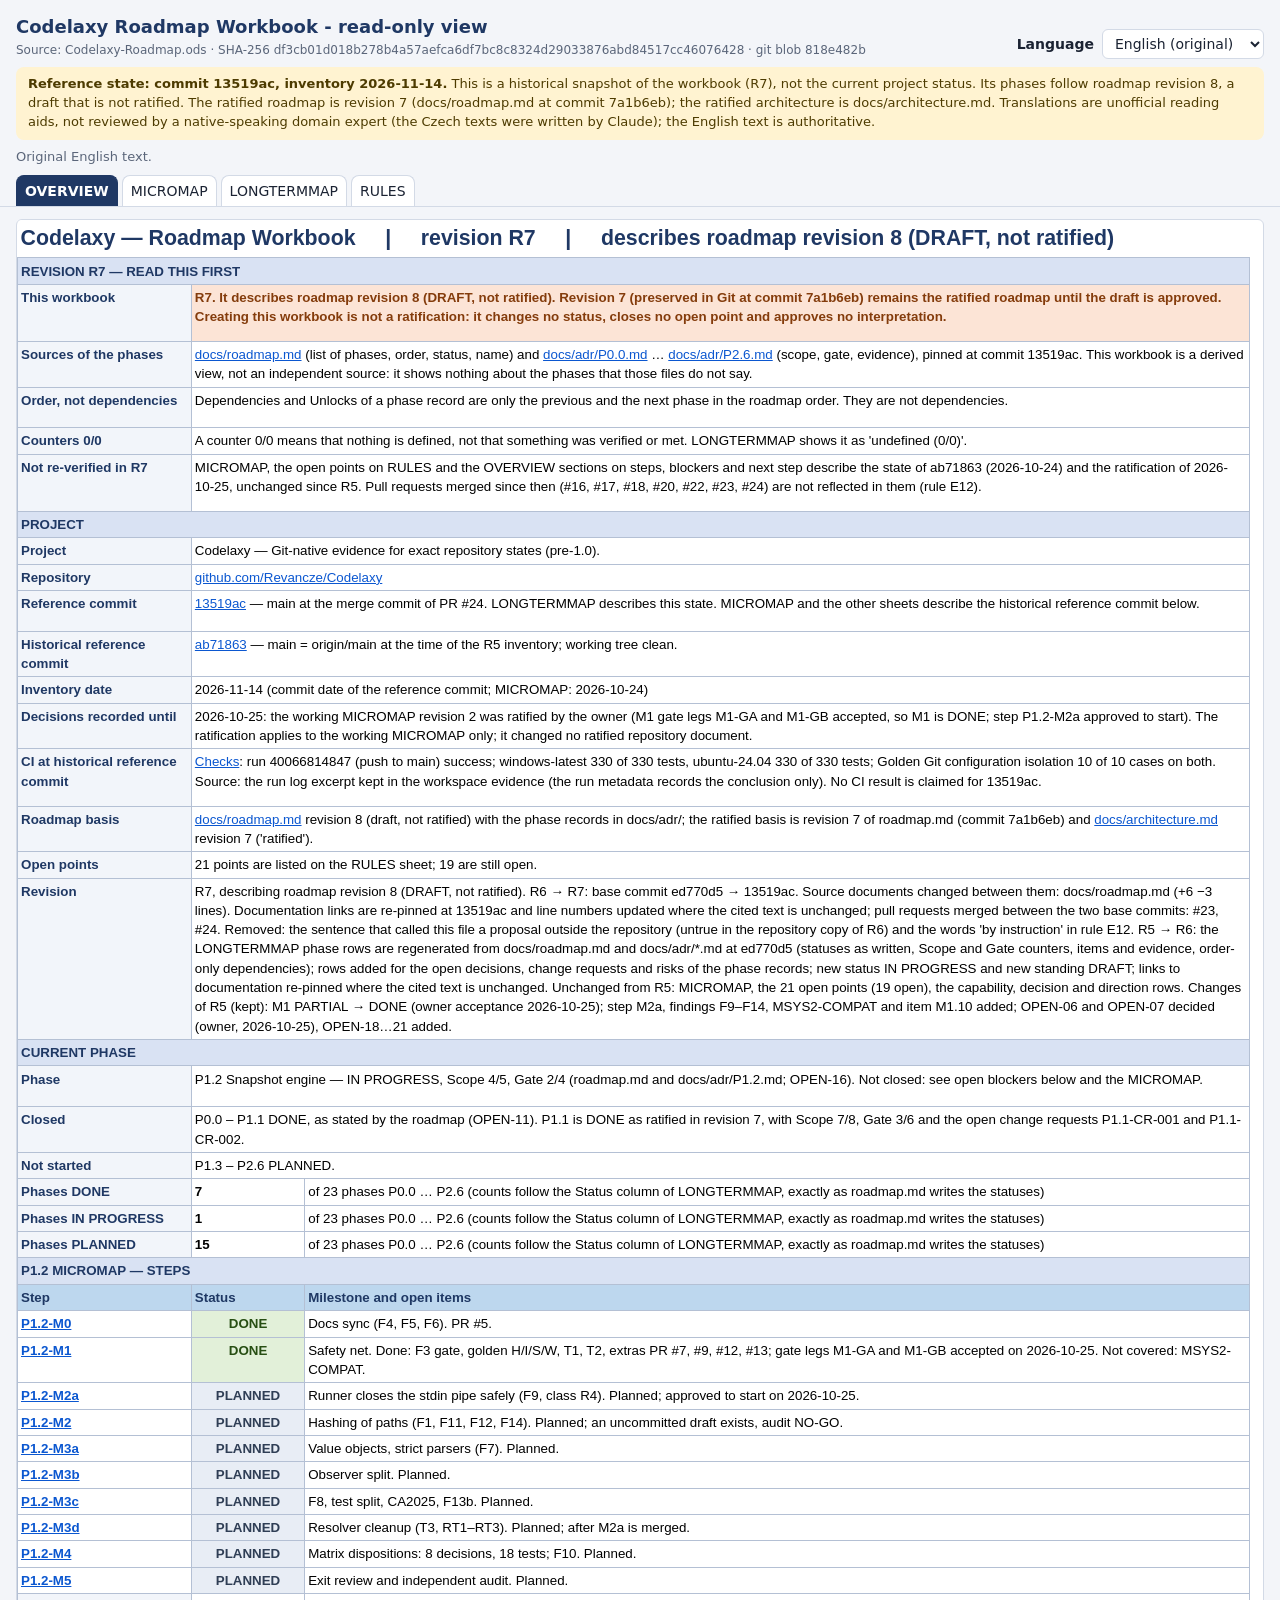
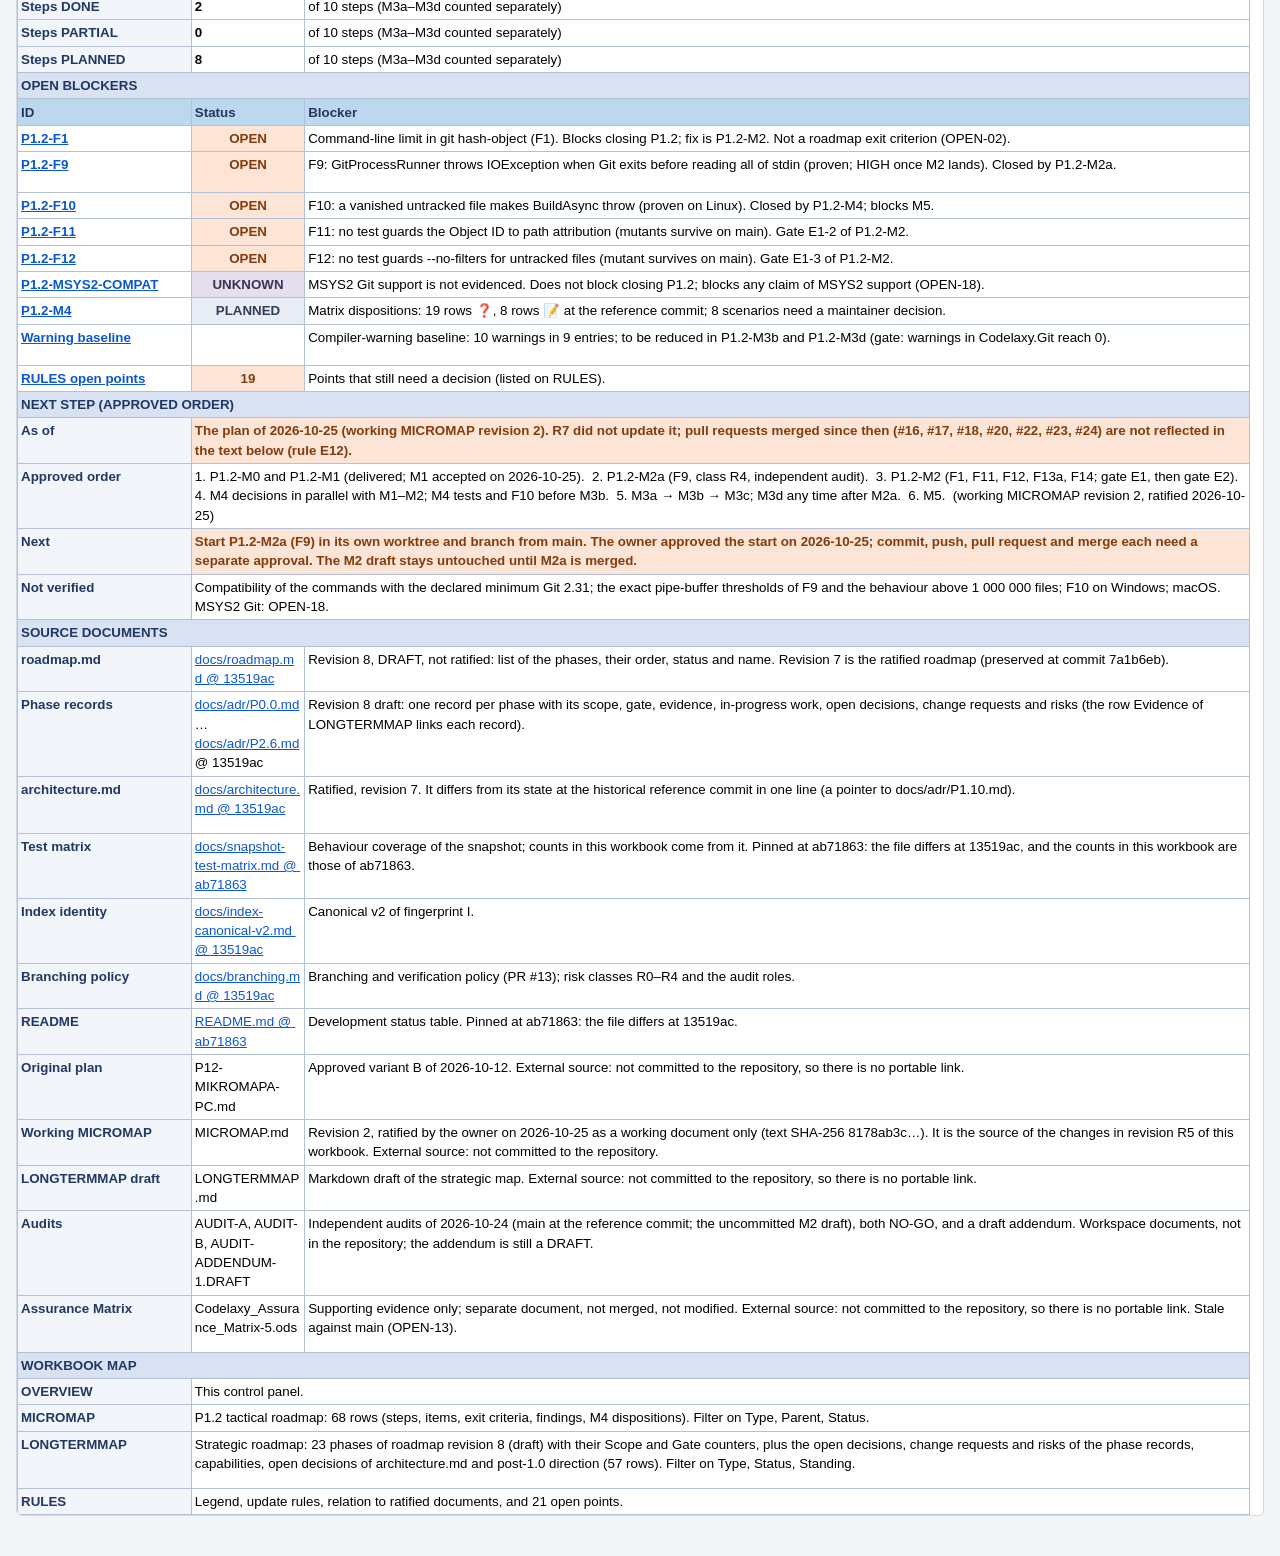
==== commit 9dfaf647: "docs(roadmap-view): regenerate the HTML view and the Czech pack from R7 Generated output only; no to" ====
--- a/docs/roadmap-view/Codelaxy-Roadmap.html
+++ b/docs/roadmap-view/Codelaxy-Roadmap.html
@@ -4,8 +4,8 @@
 <meta charset="utf-8">
 <meta name="viewport" content="width=device-width, initial-scale=1">
 <meta http-equiv="Content-Security-Policy" content="default-src &#x27;none&#x27;; style-src &#x27;unsafe-inline&#x27;; script-src &#x27;unsafe-inline&#x27; &#x27;self&#x27; file:; img-src data:; connect-src &#x27;none&#x27;; base-uri &#x27;none&#x27;; form-action &#x27;none&#x27;">
-<meta name="rv-source-sha256" content="832e3e71b2a623b220819e3a0ea16a53f7357f9665c8787c2cafbb49b092e9ad">
-<meta name="rv-source-blob" content="9169eb57a670f2abed35cdc4e543f98dec8a24d8">
+<meta name="rv-source-sha256" content="df3cb01d018b278b4a57aefca6df7bc8c8324d29033876abd84517cc46076428">
+<meta name="rv-source-blob" content="818e482bdd476f946a6921e13d337234a848bdee">
 <meta name="rv-generator" content="roadmap_view 1">
 <title>Codelaxy Roadmap - read-only view</title>
 <style>
@@ -87,8 +87,8 @@
 <div id="status" class="status" role="status" aria-live="polite"></div>
 <nav class="tabs" role="tablist" aria-label="Sheets"><button type="button" role="tab" class="tab" data-sheet="OVERVIEW">OVERVIEW</button><button type="button" role="tab" class="tab" data-sheet="MICROMAP">MICROMAP</button><button type="button" role="tab" class="tab" data-sheet="LONGTERMMAP">LONGTERMMAP</button><button type="button" role="tab" class="tab" data-sheet="RULES">RULES</button></nav>
 <main>
-<section class="sheet" id="sheet-OVERVIEW" role="tabpanel" aria-label="OVERVIEW" hidden><div class="scroll"><table style="width:32.6cm"><colgroup><col style="width:4.6cm"><col style="width:3.0cm"><col style="width:25.0cm"></colgroup><tbody><tr style="height:1.0cm"><td class="s-RM_Title tr" data-k="OVERVIEW!A1" data-h="e653e71d46cfcb13" colspan="3"><span class="np" translate="no">Codelaxy</span> — Roadmap Workbook     |     revision <span class="np" translate="no">R6</span>     |     describes roadmap revision 8 (DRAFT, not ratified)</td></tr><tr style="height:0.7cm"><td class="s-RM_SectionBar tr" data-k="OVERVIEW!A2" data-h="29310347f661ac6c" colspan="3">REVISION <span class="np" translate="no">R6</span> — READ THIS FIRST</td></tr><tr style="height:1.51cm"><td class="s-RM_Key tr" data-k="OVERVIEW!A3" data-h="3aaecb57f06bdbef">This workbook</td><td class="s-RM_Highlight tr" data-k="OVERVIEW!B3" data-h="3b8fab4b742078ac" colspan="2"><span class="np" translate="no">R6</span>. It describes roadmap revision 8 (DRAFT, not ratified). Revision 7 (preserved in Git at commit <span class="np" translate="no">7a1b6eb</span>) remains the ratified roadmap until the draft is approved. Creating this workbook is not a ratification: it changes no status, closes no open point and approves no interpretation.</td></tr><tr style="height:1.08cm"><td class="s-RM_Key tr" data-k="OVERVIEW!A4" data-h="7b09f263e8ed5634">Sources of the phases</td><td class="s-RM_Body tr" data-k="OVERVIEW!B4" data-h="95dde61840e753fb" colspan="2"><a class="np" translate="no" href="https://github.com/Revancze/Codelaxy/blob/ed770d58c7947a115dce7d8288c6b05c2a224d0b/docs/roadmap.md#L1" target="_blank" rel="noopener noreferrer">docs/roadmap.md</a> (list of phases, order, status, name) and <a class="np" translate="no" href="https://github.com/Revancze/Codelaxy/blob/ed770d58c7947a115dce7d8288c6b05c2a224d0b/docs/adr/P0.0.md#L1" target="_blank" rel="noopener noreferrer">docs/adr/P0.0.md</a> … <a class="np" translate="no" href="https://github.com/Revancze/Codelaxy/blob/ed770d58c7947a115dce7d8288c6b05c2a224d0b/docs/adr/P2.6.md#L1" target="_blank" rel="noopener noreferrer">docs/adr/P2.6.md</a> (scope, gate, evidence), pinned at commit <span class="np" translate="no">ed770d5</span>. This workbook is a derived view, not an independent source: it shows nothing about the phases that those files do not say.</td></tr><tr style="height:1.08cm"><td class="s-RM_Key tr" data-k="OVERVIEW!A5" data-h="08a8bbfed1754a5a">Order, not dependencies</td><td class="s-RM_Body tr" data-k="OVERVIEW!B5" data-h="4190f6f715a3060e" colspan="2">Dependencies and Unlocks of a phase record are only the previous and the next phase in the roadmap order. They are not dependencies.</td></tr><tr style="height:0.65cm"><td class="s-RM_Key tr" data-k="OVERVIEW!A6" data-h="6aeb69342536d54e">Counters <span class="np" translate="no">0/0</span></td><td class="s-RM_Body tr" data-k="OVERVIEW!B6" data-h="b6730d91d1482668" colspan="2">A counter <span class="np" translate="no">0/0</span> means that nothing is defined, not that something was verified or met. <span class="np" translate="no">LONGTERMMAP</span> shows it as <span class="np" translate="no">&#x27;undefined (0/0)&#x27;</span>.</td></tr><tr style="height:1.51cm"><td class="s-RM_Key tr" data-k="OVERVIEW!A7" data-h="48e027aa68c46e02">Not re-verified in <span class="np" translate="no">R6</span></td><td class="s-RM_Body tr" data-k="OVERVIEW!B7" data-h="48c8f6b0b6cef789" colspan="2"><span class="np" translate="no">MICROMAP</span>, the open points on <span class="np" translate="no">RULES</span> and the <span class="np" translate="no">OVERVIEW</span> sections on steps, blockers and next step describe the state of <span class="np" translate="no">ab71863</span> (2026-10-24) and the ratification of 2026-10-25, unchanged since <span class="np" translate="no">R5</span>. Pull requests merged since then (#16, #17, #18, #20, #22) are not reflected in them (rule <span class="np" translate="no">E12</span>).</td></tr><tr style="height:0.7cm"><td class="s-RM_SectionBar tr" data-k="OVERVIEW!A8" data-h="d1fb402f1269ba73" colspan="3">PROJECT</td></tr><tr style="height:0.65cm"><td class="s-RM_Key tr" data-k="OVERVIEW!A9" data-h="9859597853197476">Project</td><td class="s-RM_Body tr" data-k="OVERVIEW!B9" data-h="eef727b6130ff1f3" colspan="2"><span class="np" translate="no">Codelaxy</span> — Git-native evidence for exact repository states (pre-1.0).</td></tr><tr style="height:0.65cm"><td class="s-RM_Key tr" data-k="OVERVIEW!A10" data-h="13d6ff07b8a5d792">Repository</td><td class="s-RM_Body" data-k="OVERVIEW!B10" colspan="2"><a class="np" translate="no" href="https://github.com/Revancze/Codelaxy" target="_blank" rel="noopener noreferrer">github.com/Revancze/Codelaxy</a></td></tr><tr style="height:1.08cm"><td class="s-RM_Key tr" data-k="OVERVIEW!A11" data-h="441387fbcb69d0c6">Reference commit</td><td class="s-RM_Body tr" data-k="OVERVIEW!B11" data-h="6fcc4183cb0af722" colspan="2"><a class="np" translate="no" href="https://github.com/Revancze/Codelaxy/commit/ed770d58c7947a115dce7d8288c6b05c2a224d0b" target="_blank" rel="noopener noreferrer">ed770d5</a> — main after the merge of <span class="np" translate="no">PR #20</span> and <span class="np" translate="no">PR #22</span> (the merge commit of <span class="np" translate="no">PR #22</span>). <span class="np" translate="no">LONGTERMMAP</span> describes this state. <span class="np" translate="no">MICROMAP</span> and the other sheets describe the historical reference commit below.</td></tr><tr style="height:1.08cm"><td class="s-RM_Key tr" data-k="OVERVIEW!A12" data-h="0c526413b8aeea6b">Historical reference commit</td><td class="s-RM_Body tr" data-k="OVERVIEW!B12" data-h="034154e5cd8d0604" colspan="2"><a class="np" translate="no" href="https://github.com/Revancze/Codelaxy/commit/ab71863ca9543838208a0e94a5c3e56da39a68ab" target="_blank" rel="noopener noreferrer">ab71863</a> — main = <span class="np" translate="no">origin/main</span> at the time of the <span class="np" translate="no">R5</span> inventory; working tree clean.</td></tr><tr style="height:0.65cm"><td class="s-RM_Key tr" data-k="OVERVIEW!A13" data-h="7deea33e82aafbb4">Inventory date</td><td class="s-RM_Body tr" data-k="OVERVIEW!B13" data-h="d041f9142ac0ce9b" colspan="2">2026-11-12 (commit date of the reference commit; <span class="np" translate="no">MICROMAP</span>: 2026-10-24)</td></tr><tr style="height:1.08cm"><td class="s-RM_Key tr" data-k="OVERVIEW!A14" data-h="288d537b72073f9d">Decisions recorded until</td><td class="s-RM_Body tr" data-k="OVERVIEW!B14" data-h="70ecd64d11f1b648" colspan="2">2026-10-25: the working <span class="np" translate="no">MICROMAP</span> revision 2 was ratified by the owner (<span class="np" translate="no">M1</span> gate legs <span class="np" translate="no">M1</span>-GA and <span class="np" translate="no">M1</span>-GB accepted, so <span class="np" translate="no">M1</span> is <span class="np" translate="no">DONE</span>; step <span class="np" translate="no">P1.2-M2a</span> approved to start). The ratification applies to the working <span class="np" translate="no">MICROMAP</span> only; it changed no ratified repository document.</td></tr><tr style="height:1.51cm"><td class="s-RM_Key tr" data-k="OVERVIEW!A15" data-h="f6178444de3fdcca">CI at historical reference commit</td><td class="s-RM_Body tr" data-k="OVERVIEW!B15" data-h="07ca8c3df28980ff" colspan="2"><a class="np" translate="no" href="https://github.com/Revancze/Codelaxy/commit/ab71863ca9543838208a0e94a5c3e56da39a68ab/checks" target="_blank" rel="noopener noreferrer">Checks</a>: run <span class="np" translate="no">40066814847</span> (push to main) success; <span class="np" translate="no">windows-latest</span> 330 of 330 tests, <span class="np" translate="no">ubuntu-24.04</span> 330 of 330 tests; Golden Git configuration isolation 10 of 10 cases on both. Source: the run log excerpt kept in the workspace evidence (the run metadata records the conclusion only). No CI result is claimed for <span class="np" translate="no">ed770d5</span>.</td></tr><tr style="height:1.08cm"><td class="s-RM_Key tr" data-k="OVERVIEW!A16" data-h="613818fb9f83b50c">Roadmap basis</td><td class="s-RM_Body tr" data-k="OVERVIEW!B16" data-h="2d335a827473d032" colspan="2"><a class="np" translate="no" href="https://github.com/Revancze/Codelaxy/blob/ed770d58c7947a115dce7d8288c6b05c2a224d0b/docs/roadmap.md#L3-L4" target="_blank" rel="noopener noreferrer">docs/roadmap.md</a> revision 8 (draft, not ratified) with the phase records in <span class="np" translate="no">docs/adr</span>/; the ratified basis is revision 7 of <span class="np" translate="no">roadmap.md</span> (commit <span class="np" translate="no">7a1b6eb</span>) and <a class="np" translate="no" href="https://github.com/Revancze/Codelaxy/blob/ed770d58c7947a115dce7d8288c6b05c2a224d0b/docs/architecture.md#L1-L3" target="_blank" rel="noopener noreferrer">docs/architecture.md</a> revision 7 (<span class="np" translate="no">&#x27;ratified&#x27;</span>).</td></tr><tr style="height:0.65cm"><td class="s-RM_Key tr" data-k="OVERVIEW!A17" data-h="920a4f6fb41e9967">Open points</td><td class="s-RM_Body tr" data-k="OVERVIEW!B17" data-h="10fda3456ad0d9ef" colspan="2">21 points are listed on the <span class="np" translate="no">RULES</span> sheet; 19 are still open.</td></tr><tr style="height:2.8cm"><td class="s-RM_Key tr" data-k="OVERVIEW!A18" data-h="2e516d68f42f3e35">Revision</td><td class="s-RM_Body tr" data-k="OVERVIEW!B18" data-h="b613261f82d2e1c6" colspan="2"><span class="np" translate="no">R6</span>, describing roadmap revision 8 (DRAFT, not ratified). <span class="np" translate="no">R5</span> → <span class="np" translate="no">R6</span>: the <span class="np" translate="no">LONGTERMMAP</span> phase rows are regenerated from <span class="np" translate="no">docs/roadmap.md</span> and <span class="np" translate="no">docs/adr</span>/*.md at <span class="np" translate="no">ed770d5</span> (statuses as written, Scope and Gate counters, items and evidence, order-only dependencies); rows added for the open decisions, change requests and risks of the phase records; new status <span class="np" translate="no">IN PROGRESS</span> and new standing DRAFT; links to documentation re-pinned where the cited text is unchanged. Unchanged from <span class="np" translate="no">R5</span>: <span class="np" translate="no">MICROMAP</span>, the 21 open points (19 open), the capability, decision and direction rows. Changes of <span class="np" translate="no">R5</span> (kept): <span class="np" translate="no">M1</span> <span class="np" translate="no">PARTIAL</span> → <span class="np" translate="no">DONE</span> (owner acceptance 2026-10-25); step <span class="np" translate="no">M2a</span>, findings <span class="np" translate="no">F9</span>–<span class="np" translate="no">F14</span>, MSYS2-COMPAT and item <span class="np" translate="no">M1.10</span> added; <span class="np" translate="no">OPEN-06</span> and <span class="np" translate="no">OPEN-07</span> decided (owner, 2026-10-25), <span class="np" translate="no">OPEN-18</span>…21 added. This file is a proposal in the workspace; the repository copy is unchanged.</td></tr><tr style="height:0.7cm"><td class="s-RM_SectionBar tr" data-k="OVERVIEW!A19" data-h="b79a95db6d1a1e99" colspan="3">CURRENT PHASE</td></tr><tr style="height:1.08cm"><td class="s-RM_Key tr" data-k="OVERVIEW!A20" data-h="46342ec1eec9d78d">Phase</td><td class="s-RM_Body tr" data-k="OVERVIEW!B20" data-h="1b2573ee668bd501" colspan="2"><span class="np" translate="no">P1.2</span> Snapshot engine — <span class="np" translate="no">IN PROGRESS</span>, Scope <span class="np" translate="no">4/5</span>, Gate <span class="np" translate="no">2/4</span> (<span class="np" translate="no">roadmap.md</span> and <span class="np" translate="no">docs/adr/P1.2.md</span>; <span class="np" translate="no">OPEN-16</span>). Not closed: see open blockers below and the <span class="np" translate="no">MICROMAP</span>.</td></tr><tr style="height:1.08cm"><td class="s-RM_Key tr" data-k="OVERVIEW!A21" data-h="c21ead0614e7e1b7">Closed</td><td class="s-RM_Body tr" data-k="OVERVIEW!B21" data-h="e76eeb711e9f8383" colspan="2"><span class="np" translate="no">P0.0</span> – <span class="np" translate="no">P1.1</span> <span class="np" translate="no">DONE</span>, as stated by the roadmap (<span class="np" translate="no">OPEN-11</span>). <span class="np" translate="no">P1.1</span> is <span class="np" translate="no">DONE</span> as ratified in revision 7, with Scope <span class="np" translate="no">7/8</span>, Gate <span class="np" translate="no">3/6</span> and the open change requests <span class="np" translate="no">P1.1-CR</span>-001 and <span class="np" translate="no">P1.1-CR</span>-002.</td></tr><tr style="height:0.65cm"><td class="s-RM_Key tr" data-k="OVERVIEW!A22" data-h="ba35f0c47d862763">Not started</td><td class="s-RM_Body" data-k="OVERVIEW!B22" colspan="2">P1.3 – P2.6 PLANNED.</td></tr><tr style="height:0.65cm"><td class="s-RM_Key tr" data-k="OVERVIEW!A23" data-h="b6663c37586189e6">Phases <span class="np" translate="no">DONE</span></td><td class="s-RM_Number" data-k="OVERVIEW!B23">7</td><td class="s-RM_Body tr" data-k="OVERVIEW!C23" data-h="3dcc86201b3bdf75">of 23 phases <span class="np" translate="no">P0.0</span> … <span class="np" translate="no">P2.6</span> (counts follow the Status column of <span class="np" translate="no">LONGTERMMAP</span>, exactly as <span class="np" translate="no">roadmap.md</span> writes the statuses)</td></tr><tr style="height:0.65cm"><td class="s-RM_Key tr" data-k="OVERVIEW!A24" data-h="a98cca30f76efbd4">Phases <span class="np" translate="no">IN PROGRESS</span></td><td class="s-RM_Number" data-k="OVERVIEW!B24">1</td><td class="s-RM_Body tr" data-k="OVERVIEW!C24" data-h="3dcc86201b3bdf75">of 23 phases <span class="np" translate="no">P0.0</span> … <span class="np" translate="no">P2.6</span> (counts follow the Status column of <span class="np" translate="no">LONGTERMMAP</span>, exactly as <span class="np" translate="no">roadmap.md</span> writes the statuses)</td></tr><tr style="height:0.65cm"><td class="s-RM_Key tr" data-k="OVERVIEW!A25" data-h="249d728394bc0f89">Phases <span class="np" translate="no">PLANNED</span></td><td class="s-RM_Number" data-k="OVERVIEW!B25">15</td><td class="s-RM_Body tr" data-k="OVERVIEW!C25" data-h="3dcc86201b3bdf75">of 23 phases <span class="np" translate="no">P0.0</span> … <span class="np" translate="no">P2.6</span> (counts follow the Status column of <span class="np" translate="no">LONGTERMMAP</span>, exactly as <span class="np" translate="no">roadmap.md</span> writes the statuses)</td></tr><tr style="height:0.7cm"><td class="s-RM_SectionBar tr" data-k="OVERVIEW!A26" data-h="ce53bbcd7efd84ec" colspan="3"><span class="np" translate="no">P1.2</span> <span class="np" translate="no">MICROMAP</span> — STEPS</td></tr><tr style="height:0.7cm"><td class="s-RM_Header tr" data-k="OVERVIEW!A27" data-h="8e6a6cca7aae1d1e">Step</td><td class="s-RM_Header tr" data-k="OVERVIEW!B27" data-h="920e413c7d411b61">Status</td><td class="s-RM_Header tr" data-k="OVERVIEW!C27" data-h="a8baf21b2ba758df">Milestone and open items</td></tr><tr style="height:0.65cm"><td class="s-RM_ID" data-k="OVERVIEW!A28"><a class="np" translate="no" href="#" data-goto="MICROMAP!A3">P1.2-M0</a></td><td class="s-RM_CF_Status s-RM_St_DONE" data-k="OVERVIEW!B28">DONE</td><td class="s-RM_Body tr" data-k="OVERVIEW!C28" data-h="9dcfccff3beacbd0">Docs sync (<span class="np" translate="no">F4</span>, <span class="np" translate="no">F5</span>, <span class="np" translate="no">F6</span>). <span class="np" translate="no">PR #5</span>.</td></tr><tr style="height:1.08cm"><td class="s-RM_ID" data-k="OVERVIEW!A29"><a class="np" translate="no" href="#" data-goto="MICROMAP!A4">P1.2-M1</a></td><td class="s-RM_CF_Status s-RM_St_DONE" data-k="OVERVIEW!B29">DONE</td><td class="s-RM_Body tr" data-k="OVERVIEW!C29" data-h="fc204f44a2ce8fde">Safety net. Done: <span class="np" translate="no">F3</span> gate, golden <span class="np" translate="no">H/I/S/W</span>, <span class="np" translate="no">T1</span>, <span class="np" translate="no">T2</span>, extras <span class="np" translate="no">PR #7</span>, #9, #12, #13; gate legs <span class="np" translate="no">M1</span>-GA and <span class="np" translate="no">M1</span>-GB accepted on 2026-10-25. Not covered: MSYS2-COMPAT.</td></tr><tr style="height:0.65cm"><td class="s-RM_ID" data-k="OVERVIEW!A30"><a class="np" translate="no" href="#" data-goto="MICROMAP!A5">P1.2-M2a</a></td><td class="s-RM_CF_Status s-RM_St_PLANNED" data-k="OVERVIEW!B30">PLANNED</td><td class="s-RM_Body tr" data-k="OVERVIEW!C30" data-h="0ef8885854978c5e">Runner closes the stdin pipe safely (<span class="np" translate="no">F9</span>, class <span class="np" translate="no">R4</span>). Planned; approved to start on 2026-10-25.</td></tr><tr style="height:0.65cm"><td class="s-RM_ID" data-k="OVERVIEW!A31"><a class="np" translate="no" href="#" data-goto="MICROMAP!A6">P1.2-M2</a></td><td class="s-RM_CF_Status s-RM_St_PLANNED" data-k="OVERVIEW!B31">PLANNED</td><td class="s-RM_Body tr" data-k="OVERVIEW!C31" data-h="4651b146f38ff5ef">Hashing of paths (<span class="np" translate="no">F1</span>, <span class="np" translate="no">F11</span>, <span class="np" translate="no">F12</span>, <span class="np" translate="no">F14</span>). Planned; an uncommitted draft exists, audit NO-GO.</td></tr><tr style="height:0.65cm"><td class="s-RM_ID" data-k="OVERVIEW!A32"><a class="np" translate="no" href="#" data-goto="MICROMAP!A7">P1.2-M3a</a></td><td class="s-RM_CF_Status s-RM_St_PLANNED" data-k="OVERVIEW!B32">PLANNED</td><td class="s-RM_Body tr" data-k="OVERVIEW!C32" data-h="9d46b20532b9cbfb">Value objects, strict parsers (<span class="np" translate="no">F7</span>). Planned.</td></tr><tr style="height:0.65cm"><td class="s-RM_ID" data-k="OVERVIEW!A33"><a class="np" translate="no" href="#" data-goto="MICROMAP!A8">P1.2-M3b</a></td><td class="s-RM_CF_Status s-RM_St_PLANNED" data-k="OVERVIEW!B33">PLANNED</td><td class="s-RM_Body tr" data-k="OVERVIEW!C33" data-h="067b06036c23e9cb">Observer split. Planned.</td></tr><tr style="height:0.65cm"><td class="s-RM_ID" data-k="OVERVIEW!A34"><a class="np" translate="no" href="#" data-goto="MICROMAP!A9">P1.2-M3c</a></td><td class="s-RM_CF_Status s-RM_St_PLANNED" data-k="OVERVIEW!B34">PLANNED</td><td class="s-RM_Body tr" data-k="OVERVIEW!C34" data-h="16b54babb7e083df"><span class="np" translate="no">F8</span>, test split, <span class="np" translate="no">CA2025</span>, <span class="np" translate="no">F13b</span>. Planned.</td></tr><tr style="height:0.65cm"><td class="s-RM_ID" data-k="OVERVIEW!A35"><a class="np" translate="no" href="#" data-goto="MICROMAP!A10">P1.2-M3d</a></td><td class="s-RM_CF_Status s-RM_St_PLANNED" data-k="OVERVIEW!B35">PLANNED</td><td class="s-RM_Body tr" data-k="OVERVIEW!C35" data-h="66bd976cda1199e6">Resolver cleanup (<span class="np" translate="no">T3</span>, <span class="np" translate="no">RT1</span>–<span class="np" translate="no">RT3</span>). Planned; after <span class="np" translate="no">M2a</span> is merged.</td></tr><tr style="height:0.65cm"><td class="s-RM_ID" data-k="OVERVIEW!A36"><a class="np" translate="no" href="#" data-goto="MICROMAP!A11">P1.2-M4</a></td><td class="s-RM_CF_Status s-RM_St_PLANNED" data-k="OVERVIEW!B36">PLANNED</td><td class="s-RM_Body tr" data-k="OVERVIEW!C36" data-h="90182c3d0434ea00">Matrix dispositions: 8 decisions, 18 tests; <span class="np" translate="no">F10</span>. Planned.</td></tr><tr style="height:0.65cm"><td class="s-RM_ID" data-k="OVERVIEW!A37"><a class="np" translate="no" href="#" data-goto="MICROMAP!A12">P1.2-M5</a></td><td class="s-RM_CF_Status s-RM_St_PLANNED" data-k="OVERVIEW!B37">PLANNED</td><td class="s-RM_Body tr" data-k="OVERVIEW!C37" data-h="6d71a64f3fd6b1e6">Exit review and independent audit. Planned.</td></tr><tr style="height:0.65cm"><td class="s-RM_Key tr" data-k="OVERVIEW!A38" data-h="cef8ad2afac54bbe">Steps <span class="np" translate="no">DONE</span></td><td class="s-RM_Number" data-k="OVERVIEW!B38">2</td><td class="s-RM_Body tr" data-k="OVERVIEW!C38" data-h="f2cf7d898f6a595c">of 10 steps (<span class="np" translate="no">M3a</span>–<span class="np" translate="no">M3d</span> counted separately)</td></tr><tr style="height:0.65cm"><td class="s-RM_Key tr" data-k="OVERVIEW!A39" data-h="1b00d5419d94df02">Steps <span class="np" translate="no">PARTIAL</span></td><td class="s-RM_Number" data-k="OVERVIEW!B39">0</td><td class="s-RM_Body tr" data-k="OVERVIEW!C39" data-h="f2cf7d898f6a595c">of 10 steps (<span class="np" translate="no">M3a</span>–<span class="np" translate="no">M3d</span> counted separately)</td></tr><tr style="height:0.65cm"><td class="s-RM_Key tr" data-k="OVERVIEW!A40" data-h="7e01b7b50a249726">Steps <span class="np" translate="no">PLANNED</span></td><td class="s-RM_Number" data-k="OVERVIEW!B40">8</td><td class="s-RM_Body tr" data-k="OVERVIEW!C40" data-h="f2cf7d898f6a595c">of 10 steps (<span class="np" translate="no">M3a</span>–<span class="np" translate="no">M3d</span> counted separately)</td></tr><tr style="height:0.7cm"><td class="s-RM_SectionBar tr" data-k="OVERVIEW!A41" data-h="0cbeedf079fc6422" colspan="3">OPEN BLOCKERS</td></tr><tr style="height:0.7cm"><td class="s-RM_Header tr" data-k="OVERVIEW!A42" data-h="3843971dcfdee508">ID</td><td class="s-RM_Header tr" data-k="OVERVIEW!B42" data-h="920e413c7d411b61">Status</td><td class="s-RM_Header tr" data-k="OVERVIEW!C42" data-h="8cd6bbc7db414796">Blocker</td></tr><tr style="height:0.65cm"><td class="s-RM_ID" data-k="OVERVIEW!A43"><a class="np" translate="no" href="#" data-goto="MICROMAP!A27">P1.2-F1</a></td><td class="s-RM_CF_Status s-RM_St_OPEN" data-k="OVERVIEW!B43">OPEN</td><td class="s-RM_Body tr" data-k="OVERVIEW!C43" data-h="dbcb4e3a9eecea74">Command-line limit in <span class="np" translate="no">git hash-object</span> (<span class="np" translate="no">F1</span>). Blocks closing <span class="np" translate="no">P1.2</span>; fix is <span class="np" translate="no">P1.2-M2</span>. Not a roadmap exit criterion (<span class="np" translate="no">OPEN-02</span>).</td></tr><tr style="height:1.08cm"><td class="s-RM_ID" data-k="OVERVIEW!A44"><a class="np" translate="no" href="#" data-goto="MICROMAP!A37">P1.2-F9</a></td><td class="s-RM_CF_Status s-RM_St_OPEN" data-k="OVERVIEW!B44">OPEN</td><td class="s-RM_Body tr" data-k="OVERVIEW!C44" data-h="4e77b42fd4228dae"><span class="np" translate="no">F9</span>: <span class="np" translate="no">GitProcessRunner</span> throws IOException when Git exits before reading all of stdin (proven; HIGH once <span class="np" translate="no">M2</span> lands). Closed by <span class="np" translate="no">P1.2-M2a</span>.</td></tr><tr style="height:0.65cm"><td class="s-RM_ID" data-k="OVERVIEW!A45"><a class="np" translate="no" href="#" data-goto="MICROMAP!A38">P1.2-F10</a></td><td class="s-RM_CF_Status s-RM_St_OPEN" data-k="OVERVIEW!B45">OPEN</td><td class="s-RM_Body tr" data-k="OVERVIEW!C45" data-h="d9cdd1079ce206ab"><span class="np" translate="no">F10</span>: a vanished untracked file makes <span class="np" translate="no">BuildAsync</span> throw (proven on Linux). Closed by <span class="np" translate="no">P1.2-M4</span>; blocks <span class="np" translate="no">M5</span>.</td></tr><tr style="height:0.65cm"><td class="s-RM_ID" data-k="OVERVIEW!A46"><a class="np" translate="no" href="#" data-goto="MICROMAP!A39">P1.2-F11</a></td><td class="s-RM_CF_Status s-RM_St_OPEN" data-k="OVERVIEW!B46">OPEN</td><td class="s-RM_Body tr" data-k="OVERVIEW!C46" data-h="938fa1bd2ecc7deb"><span class="np" translate="no">F11</span>: no test guards the Object ID to path attribution (mutants survive on main). Gate <span class="np" translate="no">E1</span>-2 of <span class="np" translate="no">P1.2-M2</span>.</td></tr><tr style="height:0.65cm"><td class="s-RM_ID" data-k="OVERVIEW!A47"><a class="np" translate="no" href="#" data-goto="MICROMAP!A40">P1.2-F12</a></td><td class="s-RM_CF_Status s-RM_St_OPEN" data-k="OVERVIEW!B47">OPEN</td><td class="s-RM_Body tr" data-k="OVERVIEW!C47" data-h="07069aa3e4b044e3"><span class="np" translate="no">F12</span>: no test guards --no-filters for untracked files (mutant survives on main). Gate <span class="np" translate="no">E1</span>-3 of <span class="np" translate="no">P1.2-M2</span>.</td></tr><tr style="height:0.65cm"><td class="s-RM_ID" data-k="OVERVIEW!A48"><a class="np" translate="no" href="#" data-goto="MICROMAP!A44">P1.2-MSYS2-COMPAT</a></td><td class="s-RM_CF_Status s-RM_St_UNKNOWN" data-k="OVERVIEW!B48">UNKNOWN</td><td class="s-RM_Body tr" data-k="OVERVIEW!C48" data-h="20b3762d704c6045">MSYS2 Git support is not evidenced. Does not block closing <span class="np" translate="no">P1.2</span>; blocks any claim of MSYS2 support (<span class="np" translate="no">OPEN-18</span>).</td></tr><tr style="height:0.65cm"><td class="s-RM_ID" data-k="OVERVIEW!A49"><a class="np" translate="no" href="#" data-goto="MICROMAP!A11">P1.2-M4</a></td><td class="s-RM_CF_Status s-RM_St_PLANNED" data-k="OVERVIEW!B49">PLANNED</td><td class="s-RM_Body tr" data-k="OVERVIEW!C49" data-h="e3367efd47b8abcd">Matrix dispositions: 19 rows <span class="np" translate="no">❓</span>, 8 rows <span class="np" translate="no">📝</span> at the reference commit; 8 scenarios need a maintainer decision.</td></tr><tr style="height:1.08cm"><td class="s-RM_ID tr" data-k="OVERVIEW!A50" data-h="58ec8b87998ff7c6"><a class="np" translate="no" href="#" data-goto="MICROMAP!A8">Warning baseline</a></td><td class="s-RM_Body" data-k="OVERVIEW!B50"></td><td class="s-RM_Body tr" data-k="OVERVIEW!C50" data-h="24a206c27ec6df57">Compiler-warning baseline: 10 warnings in 9 entries; to be reduced in <span class="np" translate="no">P1.2-M3b</span> and <span class="np" translate="no">P1.2-M3d</span> (gate: warnings in <span class="np" translate="no">Codelaxy.Git</span> reach 0).</td></tr><tr style="height:0.65cm"><td class="s-RM_ID tr" data-k="OVERVIEW!A51" data-h="d6e7a2cdb41dd5d3"><a class="np" translate="no" href="#" data-goto="RULES!A55">RULES open points</a></td><td class="s-RM_Dc_OPEN" data-k="OVERVIEW!B51">19</td><td class="s-RM_Body tr" data-k="OVERVIEW!C51" data-h="3aee05b08fd1ed38">Points that still need a decision (listed on <span class="np" translate="no">RULES</span>).</td></tr><tr style="height:0.7cm"><td class="s-RM_SectionBar tr" data-k="OVERVIEW!A52" data-h="3acc31bf39004e9f" colspan="3">NEXT STEP (APPROVED ORDER)</td></tr><tr style="height:1.08cm"><td class="s-RM_Key tr" data-k="OVERVIEW!A53" data-h="43157504da6a73f8">As of</td><td class="s-RM_Highlight tr" data-k="OVERVIEW!B53" data-h="4d57cf55deb5938a" colspan="2">The plan of 2026-10-25 (working <span class="np" translate="no">MICROMAP</span> revision 2). <span class="np" translate="no">R6</span> did not update it; pull requests merged since then (#16, #17, #18, #20, #22) are not reflected in the text below (rule <span class="np" translate="no">E12</span>).</td></tr><tr style="height:1.51cm"><td class="s-RM_Key tr" data-k="OVERVIEW!A54" data-h="0eb16438456e2474">Approved order</td><td class="s-RM_Body tr" data-k="OVERVIEW!B54" data-h="5f09ca0803d4b038" colspan="2">1. <span class="np" translate="no">P1.2-M0</span> and <span class="np" translate="no">P1.2-M1</span> (delivered; <span class="np" translate="no">M1</span> accepted on 2026-10-25).  2. <span class="np" translate="no">P1.2-M2a</span> (<span class="np" translate="no">F9</span>, class <span class="np" translate="no">R4</span>, independent audit).  3. <span class="np" translate="no">P1.2-M2</span> (<span class="np" translate="no">F1</span>, <span class="np" translate="no">F11</span>, <span class="np" translate="no">F12</span>, <span class="np" translate="no">F13a</span>, <span class="np" translate="no">F14</span>; gate <span class="np" translate="no">E1</span>, then gate <span class="np" translate="no">E2</span>).  4. <span class="np" translate="no">M4</span> decisions in parallel with <span class="np" translate="no">M1</span>–<span class="np" translate="no">M2</span>; <span class="np" translate="no">M4</span> tests and <span class="np" translate="no">F10</span> before <span class="np" translate="no">M3b</span>.  5. <span class="np" translate="no">M3a</span> → <span class="np" translate="no">M3b</span> → <span class="np" translate="no">M3c</span>; <span class="np" translate="no">M3d</span> any time after <span class="np" translate="no">M2a</span>.  6. <span class="np" translate="no">M5</span>.  (working <span class="np" translate="no">MICROMAP</span> revision 2, ratified 2026-10-25)</td></tr><tr style="height:1.08cm"><td class="s-RM_Key tr" data-k="OVERVIEW!A55" data-h="1ff57a29d7c9d11b">Next</td><td class="s-RM_Highlight tr" data-k="OVERVIEW!B55" data-h="b60c8d0786f68752" colspan="2">Start <span class="np" translate="no">P1.2-M2a</span> (<span class="np" translate="no">F9</span>) in its own worktree and branch from main. The owner approved the start on 2026-10-25; commit, push, pull request and merge each need a separate approval. The <span class="np" translate="no">M2</span> draft stays untouched until <span class="np" translate="no">M2a</span> is merged.</td></tr><tr style="height:1.08cm"><td class="s-RM_Key tr" data-k="OVERVIEW!A56" data-h="15133907259330da">Not verified</td><td class="s-RM_Body tr" data-k="OVERVIEW!B56" data-h="8a3b5152b127fef0" colspan="2">Compatibility of the commands with the declared minimum Git 2.31; the exact pipe-buffer thresholds of <span class="np" translate="no">F9</span> and the behaviour above 1 000 000 files; <span class="np" translate="no">F10</span> on Windows; macOS. MSYS2 Git: <span class="np" translate="no">OPEN-18</span>.</td></tr><tr style="height:0.7cm"><td class="s-RM_SectionBar tr" data-k="OVERVIEW!A57" data-h="f0bcfd29f183849f" colspan="3">SOURCE DOCUMENTS</td></tr><tr style="height:1.08cm"><td class="s-RM_Key" data-k="OVERVIEW!A58">roadmap.md</td><td class="s-RM_Body" data-k="OVERVIEW!B58"><a class="np" translate="no" href="https://github.com/Revancze/Codelaxy/blob/ed770d58c7947a115dce7d8288c6b05c2a224d0b/docs/roadmap.md#L1" target="_blank" rel="noopener noreferrer">docs/roadmap.md @ ed770d5</a></td><td class="s-RM_Body tr" data-k="OVERVIEW!C58" data-h="0fdd59caa26a4b67">Revision 8, DRAFT, not ratified: list of the phases, their order, status and name. Revision 7 is the ratified roadmap (preserved at commit <span class="np" translate="no">7a1b6eb</span>).</td></tr><tr style="height:1.94cm"><td class="s-RM_Key tr" data-k="OVERVIEW!A59" data-h="a2da7f4d5f3a0b38">Phase records</td><td class="s-RM_Body" data-k="OVERVIEW!B59"><a class="np" translate="no" href="https://github.com/Revancze/Codelaxy/blob/ed770d58c7947a115dce7d8288c6b05c2a224d0b/docs/adr/P0.0.md#L1" target="_blank" rel="noopener noreferrer">docs/adr/P0.0.md</a> … <a class="np" translate="no" href="https://github.com/Revancze/Codelaxy/blob/ed770d58c7947a115dce7d8288c6b05c2a224d0b/docs/adr/P2.6.md#L1" target="_blank" rel="noopener noreferrer">docs/adr/P2.6.md</a> @ ed770d5</td><td class="s-RM_Body tr" data-k="OVERVIEW!C59" data-h="adfa6b535cf0d346">Revision 8 draft: one record per phase with its scope, gate, evidence, in-progress work, open decisions, change requests and risks (the row Evidence of <span class="np" translate="no">LONGTERMMAP</span> links each record).</td></tr><tr style="height:1.51cm"><td class="s-RM_Key" data-k="OVERVIEW!A60">architecture.md</td><td class="s-RM_Body" data-k="OVERVIEW!B60"><a class="np" translate="no" href="https://github.com/Revancze/Codelaxy/blob/ed770d58c7947a115dce7d8288c6b05c2a224d0b/docs/architecture.md#L1" target="_blank" rel="noopener noreferrer">docs/architecture.md @ ed770d5</a></td><td class="s-RM_Body tr" data-k="OVERVIEW!C60" data-h="0937377801161912">Ratified, revision 7. It differs from its state at the historical reference commit in one line (a pointer to <span class="np" translate="no">docs/adr/P1.10.md</span>).</td></tr><tr style="height:1.51cm"><td class="s-RM_Key tr" data-k="OVERVIEW!A61" data-h="847c92ccc89ce1ce">Test matrix</td><td class="s-RM_Body" data-k="OVERVIEW!B61"><a class="np" translate="no" href="https://github.com/Revancze/Codelaxy/blob/ab71863ca9543838208a0e94a5c3e56da39a68ab/docs/snapshot-test-matrix.md#L1" target="_blank" rel="noopener noreferrer">docs/snapshot-test-matrix.md @ ab71863</a></td><td class="s-RM_Body tr" data-k="OVERVIEW!C61" data-h="9ef9070344227ad4">Behaviour coverage of the snapshot; counts in this workbook come from it. Pinned at <span class="np" translate="no">ab71863</span>: the file differs at <span class="np" translate="no">ed770d5</span>, and the counts in this workbook are those of <span class="np" translate="no">ab71863</span>.</td></tr><tr style="height:1.51cm"><td class="s-RM_Key tr" data-k="OVERVIEW!A62" data-h="1e6148dd5f9231f3">Index identity</td><td class="s-RM_Body" data-k="OVERVIEW!B62"><a class="np" translate="no" href="https://github.com/Revancze/Codelaxy/blob/ed770d58c7947a115dce7d8288c6b05c2a224d0b/docs/index-canonical-v2.md#L1" target="_blank" rel="noopener noreferrer">docs/index-canonical-v2.md @ ed770d5</a></td><td class="s-RM_Body tr" data-k="OVERVIEW!C62" data-h="a98e1d2c3cc91cbb">Canonical v2 of fingerprint I.</td></tr><tr style="height:1.08cm"><td class="s-RM_Key tr" data-k="OVERVIEW!A63" data-h="3aadf10ec8cf8977">Branching policy</td><td class="s-RM_Body" data-k="OVERVIEW!B63"><a class="np" translate="no" href="https://github.com/Revancze/Codelaxy/blob/ed770d58c7947a115dce7d8288c6b05c2a224d0b/docs/branching.md#L1" target="_blank" rel="noopener noreferrer">docs/branching.md @ ed770d5</a></td><td class="s-RM_Body tr" data-k="OVERVIEW!C63" data-h="516ba914bbb83127">Branching and verification policy (<span class="np" translate="no">PR #13</span>); risk classes <span class="np" translate="no">R0</span>–<span class="np" translate="no">R4</span> and the audit roles.</td></tr><tr style="height:1.08cm"><td class="s-RM_Key tr" data-k="OVERVIEW!A64" data-h="2b7814d3fca2e99e">README</td><td class="s-RM_Body" data-k="OVERVIEW!B64"><a class="np" translate="no" href="https://github.com/Revancze/Codelaxy/blob/ab71863ca9543838208a0e94a5c3e56da39a68ab/README.md#L1" target="_blank" rel="noopener noreferrer">README.md @ ab71863</a></td><td class="s-RM_Body tr" data-k="OVERVIEW!C64" data-h="30389dd6f6a16306">Development status table. Pinned at <span class="np" translate="no">ab71863</span>: the file differs at <span class="np" translate="no">ed770d5</span>.</td></tr><tr style="height:1.08cm"><td class="s-RM_Key tr" data-k="OVERVIEW!A65" data-h="12dbcdb8d6242f36">Original plan</td><td class="s-RM_Body" data-k="OVERVIEW!B65">P12-MIKROMAPA-PC.md</td><td class="s-RM_Body tr" data-k="OVERVIEW!C65" data-h="5566d09adffa8ae0">Approved variant B of 2026-10-12. External source: not committed to the repository, so there is no portable link.</td></tr><tr style="height:1.08cm"><td class="s-RM_Key tr" data-k="OVERVIEW!A66" data-h="46e147a790bcd539">Working <span class="np" translate="no">MICROMAP</span></td><td class="s-RM_Body" data-k="OVERVIEW!B66">MICROMAP.md</td><td class="s-RM_Body tr" data-k="OVERVIEW!C66" data-h="129ba26dfa63b291">Revision 2, ratified by the owner on 2026-10-25 as a working document only (text <span class="np" translate="no">SHA-256</span> <span class="np" translate="no">8178ab3c</span>…). It is the source of the changes in revision <span class="np" translate="no">R5</span> of this workbook. External source: not committed to the repository.</td></tr><tr style="height:0.65cm"><td class="s-RM_Key tr" data-k="OVERVIEW!A67" data-h="2fcafeeb349e9bce"><span class="np" translate="no">LONGTERMMAP</span> draft</td><td class="s-RM_Body" data-k="OVERVIEW!B67">LONGTERMMAP.md</td><td class="s-RM_Body tr" data-k="OVERVIEW!C67" data-h="aca431beb6ad1637">Markdown draft of the strategic map. External source: not committed to the repository, so there is no portable link.</td></tr><tr style="height:1.51cm"><td class="s-RM_Key tr" data-k="OVERVIEW!A68" data-h="2feab4bb1fa182f2">Audits</td><td class="s-RM_Body tr" data-k="OVERVIEW!B68" data-h="074954ba547a36b4">AUDIT-A, AUDIT-B, AUDIT-ADDENDUM-1.DRAFT</td><td class="s-RM_Body tr" data-k="OVERVIEW!C68" data-h="e2e177f0099057fc">Independent audits of 2026-10-24 (main at the reference commit; the uncommitted <span class="np" translate="no">M2</span> draft), both NO-GO, and a draft addendum. Workspace documents, not in the repository; the addendum is still a DRAFT.</td></tr><tr style="height:1.51cm"><td class="s-RM_Key tr" data-k="OVERVIEW!A69" data-h="654c0455beb0d46f">Assurance Matrix</td><td class="s-RM_Body" data-k="OVERVIEW!B69">Codelaxy_Assurance_Matrix-5.ods</td><td class="s-RM_Body tr" data-k="OVERVIEW!C69" data-h="5e1e4efdad31ae81">Supporting evidence only; separate document, not merged, not modified. External source: not committed to the repository, so there is no portable link. Stale against main (<span class="np" translate="no">OPEN-13</span>).</td></tr><tr style="height:0.7cm"><td class="s-RM_SectionBar tr" data-k="OVERVIEW!A70" data-h="2a520e7df0619e49" colspan="3">WORKBOOK MAP</td></tr><tr style="height:0.65cm"><td class="s-RM_Key" data-k="OVERVIEW!A71">OVERVIEW</td><td class="s-RM_Body tr" data-k="OVERVIEW!B71" data-h="fe953ed89f8e5ad9" colspan="2">This control panel.</td></tr><tr style="height:0.65cm"><td class="s-RM_Key" data-k="OVERVIEW!A72">MICROMAP</td><td class="s-RM_Body tr" data-k="OVERVIEW!B72" data-h="d41c7f19bbfe82a9" colspan="2"><span class="np" translate="no">P1.2</span> tactical roadmap: 68 rows (steps, items, exit criteria, findings, <span class="np" translate="no">M4</span> dispositions). Filter on Type, Parent, Status.</td></tr><tr style="height:1.51cm"><td class="s-RM_Key" data-k="OVERVIEW!A73">LONGTERMMAP</td><td class="s-RM_Body tr" data-k="OVERVIEW!B73" data-h="3045f54466da5d39" colspan="2">Strategic roadmap: 23 phases of roadmap revision 8 (draft) with their Scope and Gate counters, plus the open decisions, change requests and risks of the phase records, capabilities, open decisions of <span class="np" translate="no">architecture.md</span> and post-1.0 direction (57 rows). Filter on Type, Status, Standing.</td></tr><tr style="height:0.65cm"><td class="s-RM_Key" data-k="OVERVIEW!A74">RULES</td><td class="s-RM_Body tr" data-k="OVERVIEW!B74" data-h="a703b5555cdd6864" colspan="2">Legend, update rules, relation to ratified documents, and 21 open points.</td></tr></tbody></table></div></section><section class="sheet" id="sheet-MICROMAP" role="tabpanel" aria-label="MICROMAP" hidden><div class="scroll"><table style="width:58.2cm"><colgroup><col style="width:3.4cm"><col style="width:2.1cm"><col style="width:2.6cm"><col style="width:3.4cm"><col style="width:9.2cm"><col style="width:2.3cm"><col style="width:5.2cm"><col style="width:6.6cm"><col style="width:9.8cm"><col style="width:5.4cm"><col style="width:8.2cm"></colgroup><tbody><tr style="height:0.9cm"><td class="s-RM_Title tr" data-k="MICROMAP!A1" data-h="61a222f184eff3ba" colspan="11"><span class="np" translate="no">MICROMAP</span> — <span class="np" translate="no">P1.2</span> Snapshot engine, tactical roadmap     |     reference commit <span class="np" translate="no">ab71863</span> (2026-10-24), unchanged since <span class="np" translate="no">R5</span>     |     revision <span class="np" translate="no">R6</span></td></tr><tr style="height:0.65cm"><td class="s-RM_Header tr" data-k="MICROMAP!A2" data-h="3843971dcfdee508">ID</td><td class="s-RM_Header tr" data-k="MICROMAP!B2" data-h="baaddf70fb5d432b">Type</td><td class="s-RM_Header tr" data-k="MICROMAP!C2" data-h="5f7953f7c9b6ba16">Parent</td><td class="s-RM_Header tr" data-k="MICROMAP!D2" data-h="9e86248cf2351e38">Milestone</td><td class="s-RM_Header tr" data-k="MICROMAP!E2" data-h="b073f6c68ef87211">Scope</td><td class="s-RM_Header tr" data-k="MICROMAP!F2" data-h="920e413c7d411b61">Status</td><td class="s-RM_Header tr" data-k="MICROMAP!G2" data-h="fcb4dd842c61858a">Depends on</td><td class="s-RM_Header tr" data-k="MICROMAP!H2" data-h="d1f47a89fe9e3c6d">Gate / Acceptance criteria</td><td class="s-RM_Header tr" data-k="MICROMAP!I2" data-h="748d64d904b5d6c3">Evidence (PR, commit, test)</td><td class="s-RM_Header tr" data-k="MICROMAP!J2" data-h="8cd6bbc7db414796">Blocker</td><td class="s-RM_Header tr" data-k="MICROMAP!K2" data-h="8a7525b1492fb848">Notes</td></tr><tr style="height:2.37cm"><td class="s-RM_ID" data-k="MICROMAP!A3">P1.2-M0</td><td class="s-RM_BodyCenter" data-k="MICROMAP!B3">STEP</td><td class="s-RM_BodyCenter" data-k="MICROMAP!C3">P1.2</td><td class="s-RM_Body tr" data-k="MICROMAP!D3" data-h="53338de3ee12e1e8">Docs sync</td><td class="s-RM_Body tr" data-k="MICROMAP!E3" data-h="11914548bb0e84ab">Documentation sync with audit evidence: <span class="np" translate="no">F4</span> minimum Git version in README, <span class="np" translate="no">F5</span> stale snapshot test matrix, <span class="np" translate="no">F6</span> sentence naming the tests that enforce <span class="np" translate="no">I5</span>.</td><td class="s-RM_CF_Status s-RM_St_DONE" data-k="MICROMAP!F3">DONE</td><td class="s-RM_Body tr" data-k="MICROMAP!G3" data-h="a188ee0c511009bc">none stated</td><td class="s-RM_Body tr" data-k="MICROMAP!H3" data-h="2a351722244aebc6">CI green.</td><td class="s-RM_Body tr" data-k="MICROMAP!I3" data-h="4ae8e955591624d9"><a class="np" translate="no" href="https://github.com/Revancze/Codelaxy/pull/5" target="_blank" rel="noopener noreferrer">PR #5</a>: <a class="np" translate="no" href="https://github.com/Revancze/Codelaxy/commit/01b91a6126d76e7dfa326085c2b706ee14610bca" target="_blank" rel="noopener noreferrer">matrix sync</a>, <a class="np" translate="no" href="https://github.com/Revancze/Codelaxy/commit/1bbd1600fd499c58cc2069fb21a49fa148054057" target="_blank" rel="noopener noreferrer">I5 tests named</a>, <a class="np" translate="no" href="https://github.com/Revancze/Codelaxy/commit/86a8c569affdd89313a3b2cc93408e2ee446c7c9" target="_blank" rel="noopener noreferrer">min Git version</a>
-<a class="np" translate="no" href="https://github.com/Revancze/Codelaxy/commit/ab71863ca9543838208a0e94a5c3e56da39a68ab/checks" target="_blank" rel="noopener noreferrer">CI at reference commit: green on both operating systems</a></td><td class="s-RM_Body" data-k="MICROMAP!J3">—</td><td class="s-RM_Body tr" data-k="MICROMAP!K3" data-h="324fd99f52cd6715">Original branch <span class="np" translate="no">fix/codelaxy/p12-docs-audit-sync</span> was used as planned. <span class="np" translate="no">F4</span> documents the minimum version only; compatibility with Git 2.31 is not tested (<a class="np" translate="no" href="https://github.com/Revancze/Codelaxy/blob/ed770d58c7947a115dce7d8288c6b05c2a224d0b/README.md#L215" target="_blank" rel="noopener noreferrer">README.md</a>). Branch naming: <span class="np" translate="no">OPEN-17</span>.</td></tr><tr style="height:5.81cm"><td class="s-RM_ID" data-k="MICROMAP!A4">P1.2-M1</td><td class="s-RM_BodyCenter" data-k="MICROMAP!B4">STEP</td><td class="s-RM_BodyCenter" data-k="MICROMAP!C4">P1.2</td><td class="s-RM_Body tr" data-k="MICROMAP!D4" data-h="6b9705f30db2ebeb">Safety net</td><td class="s-RM_Body tr" data-k="MICROMAP!E4" data-h="f0adfc7c550877ba">Warning gate (<span class="np" translate="no">F3</span>), <span class="np" translate="no">T1/T2</span> test hygiene, independent golden fingerprints <span class="np" translate="no">H/I/S/W</span>.</td><td class="s-RM_CF_Status s-RM_St_DONE" data-k="MICROMAP!F4">DONE</td><td class="s-RM_Body" data-k="MICROMAP!G4">P1.2-M0 [D: order]</td><td class="s-RM_Body tr" data-k="MICROMAP!H4" data-h="c5d670c93a4993b2">A new warning fails CI; the suite passes from <span class="np" translate="no">PowerShell</span> (<span class="np" translate="no">M1</span>-GA) and from a shell with MSYSTEM=<span class="np" translate="no">UCRT64</span> (<span class="np" translate="no">M1</span>-GB), each proven by an accepted GATE-RECORD. MSYS2-COMPAT is not part of this gate.</td><td class="s-RM_Body tr" data-k="MICROMAP!I4" data-h="1a6a9ed2b9da8aa1">Items <span class="np" translate="no">P1.2-M1.1</span> … <span class="np" translate="no">M1.10</span> below.
+<section class="sheet" id="sheet-OVERVIEW" role="tabpanel" aria-label="OVERVIEW" hidden><div class="scroll"><table style="width:32.6cm"><colgroup><col style="width:4.6cm"><col style="width:3.0cm"><col style="width:25.0cm"></colgroup><tbody><tr style="height:1.0cm"><td class="s-RM_Title tr" data-k="OVERVIEW!A1" data-h="2ddf88cd1204a12a" colspan="3"><span class="np" translate="no">Codelaxy</span> — Roadmap Workbook     |     revision <span class="np" translate="no">R7</span>     |     describes roadmap revision 8 (DRAFT, not ratified)</td></tr><tr style="height:0.7cm"><td class="s-RM_SectionBar tr" data-k="OVERVIEW!A2" data-h="3314c27d6a12573b" colspan="3">REVISION <span class="np" translate="no">R7</span> — READ THIS FIRST</td></tr><tr style="height:1.51cm"><td class="s-RM_Key tr" data-k="OVERVIEW!A3" data-h="3aaecb57f06bdbef">This workbook</td><td class="s-RM_Highlight tr" data-k="OVERVIEW!B3" data-h="7366d287cb03e22d" colspan="2"><span class="np" translate="no">R7</span>. It describes roadmap revision 8 (DRAFT, not ratified). Revision 7 (preserved in Git at commit <span class="np" translate="no">7a1b6eb</span>) remains the ratified roadmap until the draft is approved. Creating this workbook is not a ratification: it changes no status, closes no open point and approves no interpretation.</td></tr><tr style="height:1.08cm"><td class="s-RM_Key tr" data-k="OVERVIEW!A4" data-h="7b09f263e8ed5634">Sources of the phases</td><td class="s-RM_Body tr" data-k="OVERVIEW!B4" data-h="79d159a74b94cd78" colspan="2"><a class="np" translate="no" href="https://github.com/Revancze/Codelaxy/blob/13519ac1adf54b7047e23dc9b377915df81c583c/docs/roadmap.md#L1" target="_blank" rel="noopener noreferrer">docs/roadmap.md</a> (list of phases, order, status, name) and <a class="np" translate="no" href="https://github.com/Revancze/Codelaxy/blob/13519ac1adf54b7047e23dc9b377915df81c583c/docs/adr/P0.0.md#L1" target="_blank" rel="noopener noreferrer">docs/adr/P0.0.md</a> … <a class="np" translate="no" href="https://github.com/Revancze/Codelaxy/blob/13519ac1adf54b7047e23dc9b377915df81c583c/docs/adr/P2.6.md#L1" target="_blank" rel="noopener noreferrer">docs/adr/P2.6.md</a> (scope, gate, evidence), pinned at commit <span class="np" translate="no">13519ac</span>. This workbook is a derived view, not an independent source: it shows nothing about the phases that those files do not say.</td></tr><tr style="height:1.08cm"><td class="s-RM_Key tr" data-k="OVERVIEW!A5" data-h="08a8bbfed1754a5a">Order, not dependencies</td><td class="s-RM_Body tr" data-k="OVERVIEW!B5" data-h="4190f6f715a3060e" colspan="2">Dependencies and Unlocks of a phase record are only the previous and the next phase in the roadmap order. They are not dependencies.</td></tr><tr style="height:0.65cm"><td class="s-RM_Key tr" data-k="OVERVIEW!A6" data-h="6aeb69342536d54e">Counters <span class="np" translate="no">0/0</span></td><td class="s-RM_Body tr" data-k="OVERVIEW!B6" data-h="b6730d91d1482668" colspan="2">A counter <span class="np" translate="no">0/0</span> means that nothing is defined, not that something was verified or met. <span class="np" translate="no">LONGTERMMAP</span> shows it as <span class="np" translate="no">&#x27;undefined (0/0)&#x27;</span>.</td></tr><tr style="height:1.51cm"><td class="s-RM_Key tr" data-k="OVERVIEW!A7" data-h="adfa2514e821675e">Not re-verified in <span class="np" translate="no">R7</span></td><td class="s-RM_Body tr" data-k="OVERVIEW!B7" data-h="7c60aaa276aad2df" colspan="2"><span class="np" translate="no">MICROMAP</span>, the open points on <span class="np" translate="no">RULES</span> and the <span class="np" translate="no">OVERVIEW</span> sections on steps, blockers and next step describe the state of <span class="np" translate="no">ab71863</span> (2026-10-24) and the ratification of 2026-10-25, unchanged since <span class="np" translate="no">R5</span>. Pull requests merged since then (#16, #17, #18, #20, #22, #23, #24) are not reflected in them (rule <span class="np" translate="no">E12</span>).</td></tr><tr style="height:0.7cm"><td class="s-RM_SectionBar tr" data-k="OVERVIEW!A8" data-h="d1fb402f1269ba73" colspan="3">PROJECT</td></tr><tr style="height:0.65cm"><td class="s-RM_Key tr" data-k="OVERVIEW!A9" data-h="9859597853197476">Project</td><td class="s-RM_Body tr" data-k="OVERVIEW!B9" data-h="eef727b6130ff1f3" colspan="2"><span class="np" translate="no">Codelaxy</span> — Git-native evidence for exact repository states (pre-1.0).</td></tr><tr style="height:0.65cm"><td class="s-RM_Key tr" data-k="OVERVIEW!A10" data-h="13d6ff07b8a5d792">Repository</td><td class="s-RM_Body" data-k="OVERVIEW!B10" colspan="2"><a class="np" translate="no" href="https://github.com/Revancze/Codelaxy" target="_blank" rel="noopener noreferrer">github.com/Revancze/Codelaxy</a></td></tr><tr style="height:1.08cm"><td class="s-RM_Key tr" data-k="OVERVIEW!A11" data-h="441387fbcb69d0c6">Reference commit</td><td class="s-RM_Body tr" data-k="OVERVIEW!B11" data-h="6691b9499e0f9db8" colspan="2"><a class="np" translate="no" href="https://github.com/Revancze/Codelaxy/commit/13519ac1adf54b7047e23dc9b377915df81c583c" target="_blank" rel="noopener noreferrer">13519ac</a> — main at the merge commit of <span class="np" translate="no">PR #24</span>. <span class="np" translate="no">LONGTERMMAP</span> describes this state. <span class="np" translate="no">MICROMAP</span> and the other sheets describe the historical reference commit below.</td></tr><tr style="height:1.08cm"><td class="s-RM_Key tr" data-k="OVERVIEW!A12" data-h="0c526413b8aeea6b">Historical reference commit</td><td class="s-RM_Body tr" data-k="OVERVIEW!B12" data-h="034154e5cd8d0604" colspan="2"><a class="np" translate="no" href="https://github.com/Revancze/Codelaxy/commit/ab71863ca9543838208a0e94a5c3e56da39a68ab" target="_blank" rel="noopener noreferrer">ab71863</a> — main = <span class="np" translate="no">origin/main</span> at the time of the <span class="np" translate="no">R5</span> inventory; working tree clean.</td></tr><tr style="height:0.65cm"><td class="s-RM_Key tr" data-k="OVERVIEW!A13" data-h="7deea33e82aafbb4">Inventory date</td><td class="s-RM_Body tr" data-k="OVERVIEW!B13" data-h="23e5370044a30585" colspan="2">2026-11-14 (commit date of the reference commit; <span class="np" translate="no">MICROMAP</span>: 2026-10-24)</td></tr><tr style="height:1.08cm"><td class="s-RM_Key tr" data-k="OVERVIEW!A14" data-h="288d537b72073f9d">Decisions recorded until</td><td class="s-RM_Body tr" data-k="OVERVIEW!B14" data-h="70ecd64d11f1b648" colspan="2">2026-10-25: the working <span class="np" translate="no">MICROMAP</span> revision 2 was ratified by the owner (<span class="np" translate="no">M1</span> gate legs <span class="np" translate="no">M1</span>-GA and <span class="np" translate="no">M1</span>-GB accepted, so <span class="np" translate="no">M1</span> is <span class="np" translate="no">DONE</span>; step <span class="np" translate="no">P1.2-M2a</span> approved to start). The ratification applies to the working <span class="np" translate="no">MICROMAP</span> only; it changed no ratified repository document.</td></tr><tr style="height:1.51cm"><td class="s-RM_Key tr" data-k="OVERVIEW!A15" data-h="f6178444de3fdcca">CI at historical reference commit</td><td class="s-RM_Body tr" data-k="OVERVIEW!B15" data-h="8ec8f8b785d79a07" colspan="2"><a class="np" translate="no" href="https://github.com/Revancze/Codelaxy/commit/ab71863ca9543838208a0e94a5c3e56da39a68ab/checks" target="_blank" rel="noopener noreferrer">Checks</a>: run <span class="np" translate="no">40066814847</span> (push to main) success; <span class="np" translate="no">windows-latest</span> 330 of 330 tests, <span class="np" translate="no">ubuntu-24.04</span> 330 of 330 tests; Golden Git configuration isolation 10 of 10 cases on both. Source: the run log excerpt kept in the workspace evidence (the run metadata records the conclusion only). No CI result is claimed for <span class="np" translate="no">13519ac</span>.</td></tr><tr style="height:1.08cm"><td class="s-RM_Key tr" data-k="OVERVIEW!A16" data-h="613818fb9f83b50c">Roadmap basis</td><td class="s-RM_Body tr" data-k="OVERVIEW!B16" data-h="2d335a827473d032" colspan="2"><a class="np" translate="no" href="https://github.com/Revancze/Codelaxy/blob/13519ac1adf54b7047e23dc9b377915df81c583c/docs/roadmap.md#L3-L4" target="_blank" rel="noopener noreferrer">docs/roadmap.md</a> revision 8 (draft, not ratified) with the phase records in <span class="np" translate="no">docs/adr</span>/; the ratified basis is revision 7 of <span class="np" translate="no">roadmap.md</span> (commit <span class="np" translate="no">7a1b6eb</span>) and <a class="np" translate="no" href="https://github.com/Revancze/Codelaxy/blob/13519ac1adf54b7047e23dc9b377915df81c583c/docs/architecture.md#L1-L3" target="_blank" rel="noopener noreferrer">docs/architecture.md</a> revision 7 (<span class="np" translate="no">&#x27;ratified&#x27;</span>).</td></tr><tr style="height:0.65cm"><td class="s-RM_Key tr" data-k="OVERVIEW!A17" data-h="920a4f6fb41e9967">Open points</td><td class="s-RM_Body tr" data-k="OVERVIEW!B17" data-h="10fda3456ad0d9ef" colspan="2">21 points are listed on the <span class="np" translate="no">RULES</span> sheet; 19 are still open.</td></tr><tr style="height:4.09cm"><td class="s-RM_Key tr" data-k="OVERVIEW!A18" data-h="2e516d68f42f3e35">Revision</td><td class="s-RM_Body tr" data-k="OVERVIEW!B18" data-h="3d5c9da9328563d5" colspan="2"><span class="np" translate="no">R7</span>, describing roadmap revision 8 (DRAFT, not ratified). <span class="np" translate="no">R6</span> → <span class="np" translate="no">R7</span>: base commit <span class="np" translate="no">ed770d5</span> → <span class="np" translate="no">13519ac</span>. Source documents changed between them: <span class="np" translate="no">docs/roadmap.md</span> (+6 −3 lines). Documentation links are re-pinned at <span class="np" translate="no">13519ac</span> and line numbers updated where the cited text is unchanged; pull requests merged between the two base commits: #23, #24. Removed: the sentence that called this file a proposal outside the repository (untrue in the repository copy of <span class="np" translate="no">R6</span>) and the words <span class="np" translate="no">&#x27;by instruction&#x27;</span> in rule <span class="np" translate="no">E12</span>. <span class="np" translate="no">R5</span> → <span class="np" translate="no">R6</span>: the <span class="np" translate="no">LONGTERMMAP</span> phase rows are regenerated from <span class="np" translate="no">docs/roadmap.md</span> and <span class="np" translate="no">docs/adr</span>/*.md at <span class="np" translate="no">ed770d5</span> (statuses as written, Scope and Gate counters, items and evidence, order-only dependencies); rows added for the open decisions, change requests and risks of the phase records; new status <span class="np" translate="no">IN PROGRESS</span> and new standing DRAFT; links to documentation re-pinned where the cited text is unchanged. Unchanged from <span class="np" translate="no">R5</span>: <span class="np" translate="no">MICROMAP</span>, the 21 open points (19 open), the capability, decision and direction rows. Changes of <span class="np" translate="no">R5</span> (kept): <span class="np" translate="no">M1</span> <span class="np" translate="no">PARTIAL</span> → <span class="np" translate="no">DONE</span> (owner acceptance 2026-10-25); step <span class="np" translate="no">M2a</span>, findings <span class="np" translate="no">F9</span>–<span class="np" translate="no">F14</span>, MSYS2-COMPAT and item <span class="np" translate="no">M1.10</span> added; <span class="np" translate="no">OPEN-06</span> and <span class="np" translate="no">OPEN-07</span> decided (owner, 2026-10-25), <span class="np" translate="no">OPEN-18</span>…21 added.</td></tr><tr style="height:0.7cm"><td class="s-RM_SectionBar tr" data-k="OVERVIEW!A19" data-h="b79a95db6d1a1e99" colspan="3">CURRENT PHASE</td></tr><tr style="height:1.08cm"><td class="s-RM_Key tr" data-k="OVERVIEW!A20" data-h="46342ec1eec9d78d">Phase</td><td class="s-RM_Body tr" data-k="OVERVIEW!B20" data-h="1b2573ee668bd501" colspan="2"><span class="np" translate="no">P1.2</span> Snapshot engine — <span class="np" translate="no">IN PROGRESS</span>, Scope <span class="np" translate="no">4/5</span>, Gate <span class="np" translate="no">2/4</span> (<span class="np" translate="no">roadmap.md</span> and <span class="np" translate="no">docs/adr/P1.2.md</span>; <span class="np" translate="no">OPEN-16</span>). Not closed: see open blockers below and the <span class="np" translate="no">MICROMAP</span>.</td></tr><tr style="height:1.08cm"><td class="s-RM_Key tr" data-k="OVERVIEW!A21" data-h="c21ead0614e7e1b7">Closed</td><td class="s-RM_Body tr" data-k="OVERVIEW!B21" data-h="e76eeb711e9f8383" colspan="2"><span class="np" translate="no">P0.0</span> – <span class="np" translate="no">P1.1</span> <span class="np" translate="no">DONE</span>, as stated by the roadmap (<span class="np" translate="no">OPEN-11</span>). <span class="np" translate="no">P1.1</span> is <span class="np" translate="no">DONE</span> as ratified in revision 7, with Scope <span class="np" translate="no">7/8</span>, Gate <span class="np" translate="no">3/6</span> and the open change requests <span class="np" translate="no">P1.1-CR</span>-001 and <span class="np" translate="no">P1.1-CR</span>-002.</td></tr><tr style="height:0.65cm"><td class="s-RM_Key tr" data-k="OVERVIEW!A22" data-h="ba35f0c47d862763">Not started</td><td class="s-RM_Body" data-k="OVERVIEW!B22" colspan="2">P1.3 – P2.6 PLANNED.</td></tr><tr style="height:0.65cm"><td class="s-RM_Key tr" data-k="OVERVIEW!A23" data-h="b6663c37586189e6">Phases <span class="np" translate="no">DONE</span></td><td class="s-RM_Number" data-k="OVERVIEW!B23">7</td><td class="s-RM_Body tr" data-k="OVERVIEW!C23" data-h="3dcc86201b3bdf75">of 23 phases <span class="np" translate="no">P0.0</span> … <span class="np" translate="no">P2.6</span> (counts follow the Status column of <span class="np" translate="no">LONGTERMMAP</span>, exactly as <span class="np" translate="no">roadmap.md</span> writes the statuses)</td></tr><tr style="height:0.65cm"><td class="s-RM_Key tr" data-k="OVERVIEW!A24" data-h="a98cca30f76efbd4">Phases <span class="np" translate="no">IN PROGRESS</span></td><td class="s-RM_Number" data-k="OVERVIEW!B24">1</td><td class="s-RM_Body tr" data-k="OVERVIEW!C24" data-h="3dcc86201b3bdf75">of 23 phases <span class="np" translate="no">P0.0</span> … <span class="np" translate="no">P2.6</span> (counts follow the Status column of <span class="np" translate="no">LONGTERMMAP</span>, exactly as <span class="np" translate="no">roadmap.md</span> writes the statuses)</td></tr><tr style="height:0.65cm"><td class="s-RM_Key tr" data-k="OVERVIEW!A25" data-h="249d728394bc0f89">Phases <span class="np" translate="no">PLANNED</span></td><td class="s-RM_Number" data-k="OVERVIEW!B25">15</td><td class="s-RM_Body tr" data-k="OVERVIEW!C25" data-h="3dcc86201b3bdf75">of 23 phases <span class="np" translate="no">P0.0</span> … <span class="np" translate="no">P2.6</span> (counts follow the Status column of <span class="np" translate="no">LONGTERMMAP</span>, exactly as <span class="np" translate="no">roadmap.md</span> writes the statuses)</td></tr><tr style="height:0.7cm"><td class="s-RM_SectionBar tr" data-k="OVERVIEW!A26" data-h="ce53bbcd7efd84ec" colspan="3"><span class="np" translate="no">P1.2</span> <span class="np" translate="no">MICROMAP</span> — STEPS</td></tr><tr style="height:0.7cm"><td class="s-RM_Header tr" data-k="OVERVIEW!A27" data-h="8e6a6cca7aae1d1e">Step</td><td class="s-RM_Header tr" data-k="OVERVIEW!B27" data-h="920e413c7d411b61">Status</td><td class="s-RM_Header tr" data-k="OVERVIEW!C27" data-h="a8baf21b2ba758df">Milestone and open items</td></tr><tr style="height:0.65cm"><td class="s-RM_ID" data-k="OVERVIEW!A28"><a class="np" translate="no" href="#" data-goto="MICROMAP!A3">P1.2-M0</a></td><td class="s-RM_CF_Status s-RM_St_DONE" data-k="OVERVIEW!B28">DONE</td><td class="s-RM_Body tr" data-k="OVERVIEW!C28" data-h="9dcfccff3beacbd0">Docs sync (<span class="np" translate="no">F4</span>, <span class="np" translate="no">F5</span>, <span class="np" translate="no">F6</span>). <span class="np" translate="no">PR #5</span>.</td></tr><tr style="height:1.08cm"><td class="s-RM_ID" data-k="OVERVIEW!A29"><a class="np" translate="no" href="#" data-goto="MICROMAP!A4">P1.2-M1</a></td><td class="s-RM_CF_Status s-RM_St_DONE" data-k="OVERVIEW!B29">DONE</td><td class="s-RM_Body tr" data-k="OVERVIEW!C29" data-h="fc204f44a2ce8fde">Safety net. Done: <span class="np" translate="no">F3</span> gate, golden <span class="np" translate="no">H/I/S/W</span>, <span class="np" translate="no">T1</span>, <span class="np" translate="no">T2</span>, extras <span class="np" translate="no">PR #7</span>, #9, #12, #13; gate legs <span class="np" translate="no">M1</span>-GA and <span class="np" translate="no">M1</span>-GB accepted on 2026-10-25. Not covered: MSYS2-COMPAT.</td></tr><tr style="height:0.65cm"><td class="s-RM_ID" data-k="OVERVIEW!A30"><a class="np" translate="no" href="#" data-goto="MICROMAP!A5">P1.2-M2a</a></td><td class="s-RM_CF_Status s-RM_St_PLANNED" data-k="OVERVIEW!B30">PLANNED</td><td class="s-RM_Body tr" data-k="OVERVIEW!C30" data-h="0ef8885854978c5e">Runner closes the stdin pipe safely (<span class="np" translate="no">F9</span>, class <span class="np" translate="no">R4</span>). Planned; approved to start on 2026-10-25.</td></tr><tr style="height:0.65cm"><td class="s-RM_ID" data-k="OVERVIEW!A31"><a class="np" translate="no" href="#" data-goto="MICROMAP!A6">P1.2-M2</a></td><td class="s-RM_CF_Status s-RM_St_PLANNED" data-k="OVERVIEW!B31">PLANNED</td><td class="s-RM_Body tr" data-k="OVERVIEW!C31" data-h="4651b146f38ff5ef">Hashing of paths (<span class="np" translate="no">F1</span>, <span class="np" translate="no">F11</span>, <span class="np" translate="no">F12</span>, <span class="np" translate="no">F14</span>). Planned; an uncommitted draft exists, audit NO-GO.</td></tr><tr style="height:0.65cm"><td class="s-RM_ID" data-k="OVERVIEW!A32"><a class="np" translate="no" href="#" data-goto="MICROMAP!A7">P1.2-M3a</a></td><td class="s-RM_CF_Status s-RM_St_PLANNED" data-k="OVERVIEW!B32">PLANNED</td><td class="s-RM_Body tr" data-k="OVERVIEW!C32" data-h="9d46b20532b9cbfb">Value objects, strict parsers (<span class="np" translate="no">F7</span>). Planned.</td></tr><tr style="height:0.65cm"><td class="s-RM_ID" data-k="OVERVIEW!A33"><a class="np" translate="no" href="#" data-goto="MICROMAP!A8">P1.2-M3b</a></td><td class="s-RM_CF_Status s-RM_St_PLANNED" data-k="OVERVIEW!B33">PLANNED</td><td class="s-RM_Body tr" data-k="OVERVIEW!C33" data-h="067b06036c23e9cb">Observer split. Planned.</td></tr><tr style="height:0.65cm"><td class="s-RM_ID" data-k="OVERVIEW!A34"><a class="np" translate="no" href="#" data-goto="MICROMAP!A9">P1.2-M3c</a></td><td class="s-RM_CF_Status s-RM_St_PLANNED" data-k="OVERVIEW!B34">PLANNED</td><td class="s-RM_Body tr" data-k="OVERVIEW!C34" data-h="16b54babb7e083df"><span class="np" translate="no">F8</span>, test split, <span class="np" translate="no">CA2025</span>, <span class="np" translate="no">F13b</span>. Planned.</td></tr><tr style="height:0.65cm"><td class="s-RM_ID" data-k="OVERVIEW!A35"><a class="np" translate="no" href="#" data-goto="MICROMAP!A10">P1.2-M3d</a></td><td class="s-RM_CF_Status s-RM_St_PLANNED" data-k="OVERVIEW!B35">PLANNED</td><td class="s-RM_Body tr" data-k="OVERVIEW!C35" data-h="66bd976cda1199e6">Resolver cleanup (<span class="np" translate="no">T3</span>, <span class="np" translate="no">RT1</span>–<span class="np" translate="no">RT3</span>). Planned; after <span class="np" translate="no">M2a</span> is merged.</td></tr><tr style="height:0.65cm"><td class="s-RM_ID" data-k="OVERVIEW!A36"><a class="np" translate="no" href="#" data-goto="MICROMAP!A11">P1.2-M4</a></td><td class="s-RM_CF_Status s-RM_St_PLANNED" data-k="OVERVIEW!B36">PLANNED</td><td class="s-RM_Body tr" data-k="OVERVIEW!C36" data-h="90182c3d0434ea00">Matrix dispositions: 8 decisions, 18 tests; <span class="np" translate="no">F10</span>. Planned.</td></tr><tr style="height:0.65cm"><td class="s-RM_ID" data-k="OVERVIEW!A37"><a class="np" translate="no" href="#" data-goto="MICROMAP!A12">P1.2-M5</a></td><td class="s-RM_CF_Status s-RM_St_PLANNED" data-k="OVERVIEW!B37">PLANNED</td><td class="s-RM_Body tr" data-k="OVERVIEW!C37" data-h="6d71a64f3fd6b1e6">Exit review and independent audit. Planned.</td></tr><tr style="height:0.65cm"><td class="s-RM_Key tr" data-k="OVERVIEW!A38" data-h="cef8ad2afac54bbe">Steps <span class="np" translate="no">DONE</span></td><td class="s-RM_Number" data-k="OVERVIEW!B38">2</td><td class="s-RM_Body tr" data-k="OVERVIEW!C38" data-h="f2cf7d898f6a595c">of 10 steps (<span class="np" translate="no">M3a</span>–<span class="np" translate="no">M3d</span> counted separately)</td></tr><tr style="height:0.65cm"><td class="s-RM_Key tr" data-k="OVERVIEW!A39" data-h="1b00d5419d94df02">Steps <span class="np" translate="no">PARTIAL</span></td><td class="s-RM_Number" data-k="OVERVIEW!B39">0</td><td class="s-RM_Body tr" data-k="OVERVIEW!C39" data-h="f2cf7d898f6a595c">of 10 steps (<span class="np" translate="no">M3a</span>–<span class="np" translate="no">M3d</span> counted separately)</td></tr><tr style="height:0.65cm"><td class="s-RM_Key tr" data-k="OVERVIEW!A40" data-h="7e01b7b50a249726">Steps <span class="np" translate="no">PLANNED</span></td><td class="s-RM_Number" data-k="OVERVIEW!B40">8</td><td class="s-RM_Body tr" data-k="OVERVIEW!C40" data-h="f2cf7d898f6a595c">of 10 steps (<span class="np" translate="no">M3a</span>–<span class="np" translate="no">M3d</span> counted separately)</td></tr><tr style="height:0.7cm"><td class="s-RM_SectionBar tr" data-k="OVERVIEW!A41" data-h="0cbeedf079fc6422" colspan="3">OPEN BLOCKERS</td></tr><tr style="height:0.7cm"><td class="s-RM_Header tr" data-k="OVERVIEW!A42" data-h="3843971dcfdee508">ID</td><td class="s-RM_Header tr" data-k="OVERVIEW!B42" data-h="920e413c7d411b61">Status</td><td class="s-RM_Header tr" data-k="OVERVIEW!C42" data-h="8cd6bbc7db414796">Blocker</td></tr><tr style="height:0.65cm"><td class="s-RM_ID" data-k="OVERVIEW!A43"><a class="np" translate="no" href="#" data-goto="MICROMAP!A27">P1.2-F1</a></td><td class="s-RM_CF_Status s-RM_St_OPEN" data-k="OVERVIEW!B43">OPEN</td><td class="s-RM_Body tr" data-k="OVERVIEW!C43" data-h="dbcb4e3a9eecea74">Command-line limit in <span class="np" translate="no">git hash-object</span> (<span class="np" translate="no">F1</span>). Blocks closing <span class="np" translate="no">P1.2</span>; fix is <span class="np" translate="no">P1.2-M2</span>. Not a roadmap exit criterion (<span class="np" translate="no">OPEN-02</span>).</td></tr><tr style="height:1.08cm"><td class="s-RM_ID" data-k="OVERVIEW!A44"><a class="np" translate="no" href="#" data-goto="MICROMAP!A37">P1.2-F9</a></td><td class="s-RM_CF_Status s-RM_St_OPEN" data-k="OVERVIEW!B44">OPEN</td><td class="s-RM_Body tr" data-k="OVERVIEW!C44" data-h="4e77b42fd4228dae"><span class="np" translate="no">F9</span>: <span class="np" translate="no">GitProcessRunner</span> throws IOException when Git exits before reading all of stdin (proven; HIGH once <span class="np" translate="no">M2</span> lands). Closed by <span class="np" translate="no">P1.2-M2a</span>.</td></tr><tr style="height:0.65cm"><td class="s-RM_ID" data-k="OVERVIEW!A45"><a class="np" translate="no" href="#" data-goto="MICROMAP!A38">P1.2-F10</a></td><td class="s-RM_CF_Status s-RM_St_OPEN" data-k="OVERVIEW!B45">OPEN</td><td class="s-RM_Body tr" data-k="OVERVIEW!C45" data-h="d9cdd1079ce206ab"><span class="np" translate="no">F10</span>: a vanished untracked file makes <span class="np" translate="no">BuildAsync</span> throw (proven on Linux). Closed by <span class="np" translate="no">P1.2-M4</span>; blocks <span class="np" translate="no">M5</span>.</td></tr><tr style="height:0.65cm"><td class="s-RM_ID" data-k="OVERVIEW!A46"><a class="np" translate="no" href="#" data-goto="MICROMAP!A39">P1.2-F11</a></td><td class="s-RM_CF_Status s-RM_St_OPEN" data-k="OVERVIEW!B46">OPEN</td><td class="s-RM_Body tr" data-k="OVERVIEW!C46" data-h="938fa1bd2ecc7deb"><span class="np" translate="no">F11</span>: no test guards the Object ID to path attribution (mutants survive on main). Gate <span class="np" translate="no">E1</span>-2 of <span class="np" translate="no">P1.2-M2</span>.</td></tr><tr style="height:0.65cm"><td class="s-RM_ID" data-k="OVERVIEW!A47"><a class="np" translate="no" href="#" data-goto="MICROMAP!A40">P1.2-F12</a></td><td class="s-RM_CF_Status s-RM_St_OPEN" data-k="OVERVIEW!B47">OPEN</td><td class="s-RM_Body tr" data-k="OVERVIEW!C47" data-h="07069aa3e4b044e3"><span class="np" translate="no">F12</span>: no test guards --no-filters for untracked files (mutant survives on main). Gate <span class="np" translate="no">E1</span>-3 of <span class="np" translate="no">P1.2-M2</span>.</td></tr><tr style="height:0.65cm"><td class="s-RM_ID" data-k="OVERVIEW!A48"><a class="np" translate="no" href="#" data-goto="MICROMAP!A44">P1.2-MSYS2-COMPAT</a></td><td class="s-RM_CF_Status s-RM_St_UNKNOWN" data-k="OVERVIEW!B48">UNKNOWN</td><td class="s-RM_Body tr" data-k="OVERVIEW!C48" data-h="20b3762d704c6045">MSYS2 Git support is not evidenced. Does not block closing <span class="np" translate="no">P1.2</span>; blocks any claim of MSYS2 support (<span class="np" translate="no">OPEN-18</span>).</td></tr><tr style="height:0.65cm"><td class="s-RM_ID" data-k="OVERVIEW!A49"><a class="np" translate="no" href="#" data-goto="MICROMAP!A11">P1.2-M4</a></td><td class="s-RM_CF_Status s-RM_St_PLANNED" data-k="OVERVIEW!B49">PLANNED</td><td class="s-RM_Body tr" data-k="OVERVIEW!C49" data-h="e3367efd47b8abcd">Matrix dispositions: 19 rows <span class="np" translate="no">❓</span>, 8 rows <span class="np" translate="no">📝</span> at the reference commit; 8 scenarios need a maintainer decision.</td></tr><tr style="height:1.08cm"><td class="s-RM_ID tr" data-k="OVERVIEW!A50" data-h="58ec8b87998ff7c6"><a class="np" translate="no" href="#" data-goto="MICROMAP!A8">Warning baseline</a></td><td class="s-RM_Body" data-k="OVERVIEW!B50"></td><td class="s-RM_Body tr" data-k="OVERVIEW!C50" data-h="24a206c27ec6df57">Compiler-warning baseline: 10 warnings in 9 entries; to be reduced in <span class="np" translate="no">P1.2-M3b</span> and <span class="np" translate="no">P1.2-M3d</span> (gate: warnings in <span class="np" translate="no">Codelaxy.Git</span> reach 0).</td></tr><tr style="height:0.65cm"><td class="s-RM_ID tr" data-k="OVERVIEW!A51" data-h="d6e7a2cdb41dd5d3"><a class="np" translate="no" href="#" data-goto="RULES!A55">RULES open points</a></td><td class="s-RM_Dc_OPEN" data-k="OVERVIEW!B51">19</td><td class="s-RM_Body tr" data-k="OVERVIEW!C51" data-h="3aee05b08fd1ed38">Points that still need a decision (listed on <span class="np" translate="no">RULES</span>).</td></tr><tr style="height:0.7cm"><td class="s-RM_SectionBar tr" data-k="OVERVIEW!A52" data-h="3acc31bf39004e9f" colspan="3">NEXT STEP (APPROVED ORDER)</td></tr><tr style="height:1.08cm"><td class="s-RM_Key tr" data-k="OVERVIEW!A53" data-h="43157504da6a73f8">As of</td><td class="s-RM_Highlight tr" data-k="OVERVIEW!B53" data-h="7c8d0e3624283fea" colspan="2">The plan of 2026-10-25 (working <span class="np" translate="no">MICROMAP</span> revision 2). <span class="np" translate="no">R7</span> did not update it; pull requests merged since then (#16, #17, #18, #20, #22, #23, #24) are not reflected in the text below (rule <span class="np" translate="no">E12</span>).</td></tr><tr style="height:1.51cm"><td class="s-RM_Key tr" data-k="OVERVIEW!A54" data-h="0eb16438456e2474">Approved order</td><td class="s-RM_Body tr" data-k="OVERVIEW!B54" data-h="5f09ca0803d4b038" colspan="2">1. <span class="np" translate="no">P1.2-M0</span> and <span class="np" translate="no">P1.2-M1</span> (delivered; <span class="np" translate="no">M1</span> accepted on 2026-10-25).  2. <span class="np" translate="no">P1.2-M2a</span> (<span class="np" translate="no">F9</span>, class <span class="np" translate="no">R4</span>, independent audit).  3. <span class="np" translate="no">P1.2-M2</span> (<span class="np" translate="no">F1</span>, <span class="np" translate="no">F11</span>, <span class="np" translate="no">F12</span>, <span class="np" translate="no">F13a</span>, <span class="np" translate="no">F14</span>; gate <span class="np" translate="no">E1</span>, then gate <span class="np" translate="no">E2</span>).  4. <span class="np" translate="no">M4</span> decisions in parallel with <span class="np" translate="no">M1</span>–<span class="np" translate="no">M2</span>; <span class="np" translate="no">M4</span> tests and <span class="np" translate="no">F10</span> before <span class="np" translate="no">M3b</span>.  5. <span class="np" translate="no">M3a</span> → <span class="np" translate="no">M3b</span> → <span class="np" translate="no">M3c</span>; <span class="np" translate="no">M3d</span> any time after <span class="np" translate="no">M2a</span>.  6. <span class="np" translate="no">M5</span>.  (working <span class="np" translate="no">MICROMAP</span> revision 2, ratified 2026-10-25)</td></tr><tr style="height:1.08cm"><td class="s-RM_Key tr" data-k="OVERVIEW!A55" data-h="1ff57a29d7c9d11b">Next</td><td class="s-RM_Highlight tr" data-k="OVERVIEW!B55" data-h="b60c8d0786f68752" colspan="2">Start <span class="np" translate="no">P1.2-M2a</span> (<span class="np" translate="no">F9</span>) in its own worktree and branch from main. The owner approved the start on 2026-10-25; commit, push, pull request and merge each need a separate approval. The <span class="np" translate="no">M2</span> draft stays untouched until <span class="np" translate="no">M2a</span> is merged.</td></tr><tr style="height:1.08cm"><td class="s-RM_Key tr" data-k="OVERVIEW!A56" data-h="15133907259330da">Not verified</td><td class="s-RM_Body tr" data-k="OVERVIEW!B56" data-h="8a3b5152b127fef0" colspan="2">Compatibility of the commands with the declared minimum Git 2.31; the exact pipe-buffer thresholds of <span class="np" translate="no">F9</span> and the behaviour above 1 000 000 files; <span class="np" translate="no">F10</span> on Windows; macOS. MSYS2 Git: <span class="np" translate="no">OPEN-18</span>.</td></tr><tr style="height:0.7cm"><td class="s-RM_SectionBar tr" data-k="OVERVIEW!A57" data-h="f0bcfd29f183849f" colspan="3">SOURCE DOCUMENTS</td></tr><tr style="height:1.08cm"><td class="s-RM_Key" data-k="OVERVIEW!A58">roadmap.md</td><td class="s-RM_Body" data-k="OVERVIEW!B58"><a class="np" translate="no" href="https://github.com/Revancze/Codelaxy/blob/13519ac1adf54b7047e23dc9b377915df81c583c/docs/roadmap.md#L1" target="_blank" rel="noopener noreferrer">docs/roadmap.md @ 13519ac</a></td><td class="s-RM_Body tr" data-k="OVERVIEW!C58" data-h="0fdd59caa26a4b67">Revision 8, DRAFT, not ratified: list of the phases, their order, status and name. Revision 7 is the ratified roadmap (preserved at commit <span class="np" translate="no">7a1b6eb</span>).</td></tr><tr style="height:1.94cm"><td class="s-RM_Key tr" data-k="OVERVIEW!A59" data-h="a2da7f4d5f3a0b38">Phase records</td><td class="s-RM_Body" data-k="OVERVIEW!B59"><a class="np" translate="no" href="https://github.com/Revancze/Codelaxy/blob/13519ac1adf54b7047e23dc9b377915df81c583c/docs/adr/P0.0.md#L1" target="_blank" rel="noopener noreferrer">docs/adr/P0.0.md</a> … <a class="np" translate="no" href="https://github.com/Revancze/Codelaxy/blob/13519ac1adf54b7047e23dc9b377915df81c583c/docs/adr/P2.6.md#L1" target="_blank" rel="noopener noreferrer">docs/adr/P2.6.md</a> @ 13519ac</td><td class="s-RM_Body tr" data-k="OVERVIEW!C59" data-h="adfa6b535cf0d346">Revision 8 draft: one record per phase with its scope, gate, evidence, in-progress work, open decisions, change requests and risks (the row Evidence of <span class="np" translate="no">LONGTERMMAP</span> links each record).</td></tr><tr style="height:1.51cm"><td class="s-RM_Key" data-k="OVERVIEW!A60">architecture.md</td><td class="s-RM_Body" data-k="OVERVIEW!B60"><a class="np" translate="no" href="https://github.com/Revancze/Codelaxy/blob/13519ac1adf54b7047e23dc9b377915df81c583c/docs/architecture.md#L1" target="_blank" rel="noopener noreferrer">docs/architecture.md @ 13519ac</a></td><td class="s-RM_Body tr" data-k="OVERVIEW!C60" data-h="0937377801161912">Ratified, revision 7. It differs from its state at the historical reference commit in one line (a pointer to <span class="np" translate="no">docs/adr/P1.10.md</span>).</td></tr><tr style="height:1.51cm"><td class="s-RM_Key tr" data-k="OVERVIEW!A61" data-h="847c92ccc89ce1ce">Test matrix</td><td class="s-RM_Body" data-k="OVERVIEW!B61"><a class="np" translate="no" href="https://github.com/Revancze/Codelaxy/blob/ab71863ca9543838208a0e94a5c3e56da39a68ab/docs/snapshot-test-matrix.md#L1" target="_blank" rel="noopener noreferrer">docs/snapshot-test-matrix.md @ ab71863</a></td><td class="s-RM_Body tr" data-k="OVERVIEW!C61" data-h="2ff55531b57d2cad">Behaviour coverage of the snapshot; counts in this workbook come from it. Pinned at <span class="np" translate="no">ab71863</span>: the file differs at <span class="np" translate="no">13519ac</span>, and the counts in this workbook are those of <span class="np" translate="no">ab71863</span>.</td></tr><tr style="height:1.51cm"><td class="s-RM_Key tr" data-k="OVERVIEW!A62" data-h="1e6148dd5f9231f3">Index identity</td><td class="s-RM_Body" data-k="OVERVIEW!B62"><a class="np" translate="no" href="https://github.com/Revancze/Codelaxy/blob/13519ac1adf54b7047e23dc9b377915df81c583c/docs/index-canonical-v2.md#L1" target="_blank" rel="noopener noreferrer">docs/index-canonical-v2.md @ 13519ac</a></td><td class="s-RM_Body tr" data-k="OVERVIEW!C62" data-h="a98e1d2c3cc91cbb">Canonical v2 of fingerprint I.</td></tr><tr style="height:1.08cm"><td class="s-RM_Key tr" data-k="OVERVIEW!A63" data-h="3aadf10ec8cf8977">Branching policy</td><td class="s-RM_Body" data-k="OVERVIEW!B63"><a class="np" translate="no" href="https://github.com/Revancze/Codelaxy/blob/13519ac1adf54b7047e23dc9b377915df81c583c/docs/branching.md#L1" target="_blank" rel="noopener noreferrer">docs/branching.md @ 13519ac</a></td><td class="s-RM_Body tr" data-k="OVERVIEW!C63" data-h="516ba914bbb83127">Branching and verification policy (<span class="np" translate="no">PR #13</span>); risk classes <span class="np" translate="no">R0</span>–<span class="np" translate="no">R4</span> and the audit roles.</td></tr><tr style="height:1.08cm"><td class="s-RM_Key tr" data-k="OVERVIEW!A64" data-h="2b7814d3fca2e99e">README</td><td class="s-RM_Body" data-k="OVERVIEW!B64"><a class="np" translate="no" href="https://github.com/Revancze/Codelaxy/blob/ab71863ca9543838208a0e94a5c3e56da39a68ab/README.md#L1" target="_blank" rel="noopener noreferrer">README.md @ ab71863</a></td><td class="s-RM_Body tr" data-k="OVERVIEW!C64" data-h="bc1a16470e8f02ac">Development status table. Pinned at <span class="np" translate="no">ab71863</span>: the file differs at <span class="np" translate="no">13519ac</span>.</td></tr><tr style="height:1.08cm"><td class="s-RM_Key tr" data-k="OVERVIEW!A65" data-h="12dbcdb8d6242f36">Original plan</td><td class="s-RM_Body" data-k="OVERVIEW!B65">P12-MIKROMAPA-PC.md</td><td class="s-RM_Body tr" data-k="OVERVIEW!C65" data-h="5566d09adffa8ae0">Approved variant B of 2026-10-12. External source: not committed to the repository, so there is no portable link.</td></tr><tr style="height:1.08cm"><td class="s-RM_Key tr" data-k="OVERVIEW!A66" data-h="46e147a790bcd539">Working <span class="np" translate="no">MICROMAP</span></td><td class="s-RM_Body" data-k="OVERVIEW!B66">MICROMAP.md</td><td class="s-RM_Body tr" data-k="OVERVIEW!C66" data-h="129ba26dfa63b291">Revision 2, ratified by the owner on 2026-10-25 as a working document only (text <span class="np" translate="no">SHA-256</span> <span class="np" translate="no">8178ab3c</span>…). It is the source of the changes in revision <span class="np" translate="no">R5</span> of this workbook. External source: not committed to the repository.</td></tr><tr style="height:0.65cm"><td class="s-RM_Key tr" data-k="OVERVIEW!A67" data-h="2fcafeeb349e9bce"><span class="np" translate="no">LONGTERMMAP</span> draft</td><td class="s-RM_Body" data-k="OVERVIEW!B67">LONGTERMMAP.md</td><td class="s-RM_Body tr" data-k="OVERVIEW!C67" data-h="aca431beb6ad1637">Markdown draft of the strategic map. External source: not committed to the repository, so there is no portable link.</td></tr><tr style="height:1.51cm"><td class="s-RM_Key tr" data-k="OVERVIEW!A68" data-h="2feab4bb1fa182f2">Audits</td><td class="s-RM_Body tr" data-k="OVERVIEW!B68" data-h="074954ba547a36b4">AUDIT-A, AUDIT-B, AUDIT-ADDENDUM-1.DRAFT</td><td class="s-RM_Body tr" data-k="OVERVIEW!C68" data-h="e2e177f0099057fc">Independent audits of 2026-10-24 (main at the reference commit; the uncommitted <span class="np" translate="no">M2</span> draft), both NO-GO, and a draft addendum. Workspace documents, not in the repository; the addendum is still a DRAFT.</td></tr><tr style="height:1.51cm"><td class="s-RM_Key tr" data-k="OVERVIEW!A69" data-h="654c0455beb0d46f">Assurance Matrix</td><td class="s-RM_Body" data-k="OVERVIEW!B69">Codelaxy_Assurance_Matrix-5.ods</td><td class="s-RM_Body tr" data-k="OVERVIEW!C69" data-h="5e1e4efdad31ae81">Supporting evidence only; separate document, not merged, not modified. External source: not committed to the repository, so there is no portable link. Stale against main (<span class="np" translate="no">OPEN-13</span>).</td></tr><tr style="height:0.7cm"><td class="s-RM_SectionBar tr" data-k="OVERVIEW!A70" data-h="2a520e7df0619e49" colspan="3">WORKBOOK MAP</td></tr><tr style="height:0.65cm"><td class="s-RM_Key" data-k="OVERVIEW!A71">OVERVIEW</td><td class="s-RM_Body tr" data-k="OVERVIEW!B71" data-h="fe953ed89f8e5ad9" colspan="2">This control panel.</td></tr><tr style="height:0.65cm"><td class="s-RM_Key" data-k="OVERVIEW!A72">MICROMAP</td><td class="s-RM_Body tr" data-k="OVERVIEW!B72" data-h="d41c7f19bbfe82a9" colspan="2"><span class="np" translate="no">P1.2</span> tactical roadmap: 68 rows (steps, items, exit criteria, findings, <span class="np" translate="no">M4</span> dispositions). Filter on Type, Parent, Status.</td></tr><tr style="height:1.51cm"><td class="s-RM_Key" data-k="OVERVIEW!A73">LONGTERMMAP</td><td class="s-RM_Body tr" data-k="OVERVIEW!B73" data-h="3045f54466da5d39" colspan="2">Strategic roadmap: 23 phases of roadmap revision 8 (draft) with their Scope and Gate counters, plus the open decisions, change requests and risks of the phase records, capabilities, open decisions of <span class="np" translate="no">architecture.md</span> and post-1.0 direction (57 rows). Filter on Type, Status, Standing.</td></tr><tr style="height:0.65cm"><td class="s-RM_Key" data-k="OVERVIEW!A74">RULES</td><td class="s-RM_Body tr" data-k="OVERVIEW!B74" data-h="a703b5555cdd6864" colspan="2">Legend, update rules, relation to ratified documents, and 21 open points.</td></tr></tbody></table></div></section><section class="sheet" id="sheet-MICROMAP" role="tabpanel" aria-label="MICROMAP" hidden><div class="scroll"><table style="width:58.2cm"><colgroup><col style="width:3.4cm"><col style="width:2.1cm"><col style="width:2.6cm"><col style="width:3.4cm"><col style="width:9.2cm"><col style="width:2.3cm"><col style="width:5.2cm"><col style="width:6.6cm"><col style="width:9.8cm"><col style="width:5.4cm"><col style="width:8.2cm"></colgroup><tbody><tr style="height:0.9cm"><td class="s-RM_Title tr" data-k="MICROMAP!A1" data-h="c72b8f3a7043e1e3" colspan="11"><span class="np" translate="no">MICROMAP</span> — <span class="np" translate="no">P1.2</span> Snapshot engine, tactical roadmap     |     reference commit <span class="np" translate="no">ab71863</span> (2026-10-24), unchanged since <span class="np" translate="no">R5</span>     |     revision <span class="np" translate="no">R7</span></td></tr><tr style="height:0.65cm"><td class="s-RM_Header tr" data-k="MICROMAP!A2" data-h="3843971dcfdee508">ID</td><td class="s-RM_Header tr" data-k="MICROMAP!B2" data-h="baaddf70fb5d432b">Type</td><td class="s-RM_Header tr" data-k="MICROMAP!C2" data-h="5f7953f7c9b6ba16">Parent</td><td class="s-RM_Header tr" data-k="MICROMAP!D2" data-h="9e86248cf2351e38">Milestone</td><td class="s-RM_Header tr" data-k="MICROMAP!E2" data-h="b073f6c68ef87211">Scope</td><td class="s-RM_Header tr" data-k="MICROMAP!F2" data-h="920e413c7d411b61">Status</td><td class="s-RM_Header tr" data-k="MICROMAP!G2" data-h="fcb4dd842c61858a">Depends on</td><td class="s-RM_Header tr" data-k="MICROMAP!H2" data-h="d1f47a89fe9e3c6d">Gate / Acceptance criteria</td><td class="s-RM_Header tr" data-k="MICROMAP!I2" data-h="748d64d904b5d6c3">Evidence (PR, commit, test)</td><td class="s-RM_Header tr" data-k="MICROMAP!J2" data-h="8cd6bbc7db414796">Blocker</td><td class="s-RM_Header tr" data-k="MICROMAP!K2" data-h="8a7525b1492fb848">Notes</td></tr><tr style="height:2.37cm"><td class="s-RM_ID" data-k="MICROMAP!A3">P1.2-M0</td><td class="s-RM_BodyCenter" data-k="MICROMAP!B3">STEP</td><td class="s-RM_BodyCenter" data-k="MICROMAP!C3">P1.2</td><td class="s-RM_Body tr" data-k="MICROMAP!D3" data-h="53338de3ee12e1e8">Docs sync</td><td class="s-RM_Body tr" data-k="MICROMAP!E3" data-h="11914548bb0e84ab">Documentation sync with audit evidence: <span class="np" translate="no">F4</span> minimum Git version in README, <span class="np" translate="no">F5</span> stale snapshot test matrix, <span class="np" translate="no">F6</span> sentence naming the tests that enforce <span class="np" translate="no">I5</span>.</td><td class="s-RM_CF_Status s-RM_St_DONE" data-k="MICROMAP!F3">DONE</td><td class="s-RM_Body tr" data-k="MICROMAP!G3" data-h="a188ee0c511009bc">none stated</td><td class="s-RM_Body tr" data-k="MICROMAP!H3" data-h="2a351722244aebc6">CI green.</td><td class="s-RM_Body tr" data-k="MICROMAP!I3" data-h="4ae8e955591624d9"><a class="np" translate="no" href="https://github.com/Revancze/Codelaxy/pull/5" target="_blank" rel="noopener noreferrer">PR #5</a>: <a class="np" translate="no" href="https://github.com/Revancze/Codelaxy/commit/01b91a6126d76e7dfa326085c2b706ee14610bca" target="_blank" rel="noopener noreferrer">matrix sync</a>, <a class="np" translate="no" href="https://github.com/Revancze/Codelaxy/commit/1bbd1600fd499c58cc2069fb21a49fa148054057" target="_blank" rel="noopener noreferrer">I5 tests named</a>, <a class="np" translate="no" href="https://github.com/Revancze/Codelaxy/commit/86a8c569affdd89313a3b2cc93408e2ee446c7c9" target="_blank" rel="noopener noreferrer">min Git version</a>
+<a class="np" translate="no" href="https://github.com/Revancze/Codelaxy/commit/ab71863ca9543838208a0e94a5c3e56da39a68ab/checks" target="_blank" rel="noopener noreferrer">CI at reference commit: green on both operating systems</a></td><td class="s-RM_Body" data-k="MICROMAP!J3">—</td><td class="s-RM_Body tr" data-k="MICROMAP!K3" data-h="324fd99f52cd6715">Original branch <span class="np" translate="no">fix/codelaxy/p12-docs-audit-sync</span> was used as planned. <span class="np" translate="no">F4</span> documents the minimum version only; compatibility with Git 2.31 is not tested (<a class="np" translate="no" href="https://github.com/Revancze/Codelaxy/blob/13519ac1adf54b7047e23dc9b377915df81c583c/README.md#L215" target="_blank" rel="noopener noreferrer">README.md</a>). Branch naming: <span class="np" translate="no">OPEN-17</span>.</td></tr><tr style="height:5.81cm"><td class="s-RM_ID" data-k="MICROMAP!A4">P1.2-M1</td><td class="s-RM_BodyCenter" data-k="MICROMAP!B4">STEP</td><td class="s-RM_BodyCenter" data-k="MICROMAP!C4">P1.2</td><td class="s-RM_Body tr" data-k="MICROMAP!D4" data-h="6b9705f30db2ebeb">Safety net</td><td class="s-RM_Body tr" data-k="MICROMAP!E4" data-h="f0adfc7c550877ba">Warning gate (<span class="np" translate="no">F3</span>), <span class="np" translate="no">T1/T2</span> test hygiene, independent golden fingerprints <span class="np" translate="no">H/I/S/W</span>.</td><td class="s-RM_CF_Status s-RM_St_DONE" data-k="MICROMAP!F4">DONE</td><td class="s-RM_Body" data-k="MICROMAP!G4">P1.2-M0 [D: order]</td><td class="s-RM_Body tr" data-k="MICROMAP!H4" data-h="c5d670c93a4993b2">A new warning fails CI; the suite passes from <span class="np" translate="no">PowerShell</span> (<span class="np" translate="no">M1</span>-GA) and from a shell with MSYSTEM=<span class="np" translate="no">UCRT64</span> (<span class="np" translate="no">M1</span>-GB), each proven by an accepted GATE-RECORD. MSYS2-COMPAT is not part of this gate.</td><td class="s-RM_Body tr" data-k="MICROMAP!I4" data-h="1a6a9ed2b9da8aa1">Items <span class="np" translate="no">P1.2-M1.1</span> … <span class="np" translate="no">M1.10</span> below.
 <a class="np" translate="no" href="https://github.com/Revancze/Codelaxy/pull/6" target="_blank" rel="noopener noreferrer">PR #6</a>, <a class="np" translate="no" href="https://github.com/Revancze/Codelaxy/pull/7" target="_blank" rel="noopener noreferrer">PR #7</a>, <a class="np" translate="no" href="https://github.com/Revancze/Codelaxy/pull/8" target="_blank" rel="noopener noreferrer">PR #8</a>, <a class="np" translate="no" href="https://github.com/Revancze/Codelaxy/pull/9" target="_blank" rel="noopener noreferrer">PR #9</a>, <a class="np" translate="no" href="https://github.com/Revancze/Codelaxy/pull/11" target="_blank" rel="noopener noreferrer">PR #11</a>, <a class="np" translate="no" href="https://github.com/Revancze/Codelaxy/pull/14" target="_blank" rel="noopener noreferrer">PR #14</a>, <a class="np" translate="no" href="https://github.com/Revancze/Codelaxy/pull/15" target="_blank" rel="noopener noreferrer">PR #15</a> merged; extras <a class="np" translate="no" href="https://github.com/Revancze/Codelaxy/pull/12" target="_blank" rel="noopener noreferrer">PR #12</a>, <a class="np" translate="no" href="https://github.com/Revancze/Codelaxy/pull/13" target="_blank" rel="noopener noreferrer">PR #13</a>.
 Gate legs accepted by the owner on 2026-10-25 (see <span class="np" translate="no">P1.2-M1.7</span>).</td><td class="s-RM_Body" data-k="MICROMAP!J4">—</td><td class="s-RM_Body tr" data-k="MICROMAP!K4" data-h="c2e4547b384ee381"><span class="np" translate="no">DONE</span> as of 2026-10-25 by decision of the owner. The ratified working <span class="np" translate="no">MICROMAP</span> still shows <span class="np" translate="no">PARTIAL</span> because that is the text as submitted; the change is recorded in its ratification record. A merged PR is not a completed step: all the PRs were merged by 2026-10-24 and the step stayed <span class="np" translate="no">PARTIAL</span> until the gate records were accepted. Original branch <span class="np" translate="no">dev/codelaxy/p12-safety-net</span> was not used (<span class="np" translate="no">OPEN-17</span>). Scope beyond the documented list: <span class="np" translate="no">OPEN-05</span>. MSYS2 Git is a separate open point: <span class="np" translate="no">OPEN-18</span>.</td></tr><tr style="height:3.66cm"><td class="s-RM_ID" data-k="MICROMAP!A5">P1.2-M2a</td><td class="s-RM_BodyCenter" data-k="MICROMAP!B5">STEP</td><td class="s-RM_BodyCenter" data-k="MICROMAP!C5">P1.2</td><td class="s-RM_Body tr" data-k="MICROMAP!D5" data-h="37fa1c853cef3346">Runner stdin (<span class="np" translate="no">F9</span>)</td><td class="s-RM_Body tr" data-k="MICROMAP!E5" data-h="157d8c6eedbd3449"><span class="np" translate="no">F9</span>: <span class="np" translate="no">GitProcessRunner</span> handles a closed stdin pipe safely (risk class <span class="np" translate="no">R4</span>); scenarios <span class="np" translate="no">RUN-1</span>…<span class="np" translate="no">RUN-5</span>; own regression tests; own independent audit.</td><td class="s-RM_CF_Status s-RM_St_PLANNED" data-k="MICROMAP!F5">PLANNED</td><td class="s-RM_Body tr" data-k="MICROMAP!G5" data-h="18fc453c997b9d5b">none (does not wait for the <span class="np" translate="no">M1</span> acceptance) <span class="np" translate="no">[D: decision MD10a]</span></td><td class="s-RM_Body tr" data-k="MICROMAP!H5" data-h="dcf6f85b8ae8fded">RED → GREEN for <span class="np" translate="no">RUN-1</span>, <span class="np" translate="no">RUN-2</span> and <span class="np" translate="no">RUN-5</span>; <span class="np" translate="no">RUN-3</span>, <span class="np" translate="no">RUN-4</span> and the existing runner tests stay green; git diagnostic, cancellation, timeout and fail-closed behaviour preserved; <span class="np" translate="no">R4</span> package; independent <span class="np" translate="no">R4</span> audit; Windows and Ubuntu CI on the PR head.</td><td class="s-RM_Body tr" data-k="MICROMAP!I5" data-h="d240e31c5896f597">None (planned). Defect evidence: AUDIT-A A-4 and AUDIT-B B-1 (workspace protocols, not in the repository); <a class="np" translate="no" href="https://github.com/Revancze/Codelaxy/blob/ab71863ca9543838208a0e94a5c3e56da39a68ab/src/Codelaxy.Git/GitProcessRunner.cs#L282-L294" target="_blank" rel="noopener noreferrer">GitProcessRunner.cs:282-294</a></td><td class="s-RM_Body" data-k="MICROMAP!J5">—</td><td class="s-RM_Body tr" data-k="MICROMAP!K5" data-h="67cd2a6195f617bd">Approved to start by the owner on 2026-10-25 (own branch and own worktree from main; every Git operation needs a separate approval). No work has started at the reference commit. Decisions <span class="np" translate="no">MD1</span>, <span class="np" translate="no">MD8</span>, <span class="np" translate="no">MD10</span>. <span class="np" translate="no">M2</span> follows <span class="np" translate="no">M2a</span>.</td></tr><tr style="height:4.09cm"><td class="s-RM_ID" data-k="MICROMAP!A6">P1.2-M2</td><td class="s-RM_BodyCenter" data-k="MICROMAP!B6">STEP</td><td class="s-RM_BodyCenter" data-k="MICROMAP!C6">P1.2</td><td class="s-RM_Body tr" data-k="MICROMAP!D6" data-h="9bd17b7034d6fda8">Hashing of paths (<span class="np" translate="no">F1</span>)</td><td class="s-RM_Body tr" data-k="MICROMAP!E6" data-h="11a95be9344e1b17"><span class="np" translate="no">F1</span>: RED test above 32 767 characters of paths; <span class="np" translate="no">GitObjectHasher</span> using <span class="np" translate="no">git hash-object --stdin-paths</span> (paths with LF supported, decision <span class="np" translate="no">MD2</span>); validate Object IDs; <span class="np" translate="no">F11</span>, <span class="np" translate="no">F12</span>, <span class="np" translate="no">F14</span>; the many-paths tests really run on Linux (<span class="np" translate="no">F13a</span>).</td><td class="s-RM_CF_Status s-RM_St_PLANNED" data-k="MICROMAP!F6">PLANNED</td><td class="s-RM_Body tr" data-k="MICROMAP!G6" data-h="3a835aa2025b0f01"><span class="np" translate="no">P1.2-M2a</span> <span class="np" translate="no">[D: decision MD1]</span>
 <span class="np" translate="no">P1.2-M1.4</span> golden W <span class="np" translate="no">[I]</span> (<span class="np" translate="no">DONE</span>)</td><td class="s-RM_Body tr" data-k="MICROMAP!H6" data-h="052d5d86c968c819">Gate <span class="np" translate="no">E1</span> (technical readiness for the first commit, <span class="np" translate="no">E1</span>-1 … <span class="np" translate="no">E1</span>-8) and gate <span class="np" translate="no">E2</span> (CI on the PR head, delta audit, owner approval before merge); golden <span class="np" translate="no">H/I/S/W</span> bit-identical; <span class="np" translate="no">A-MUT-1/2/3</span> killed; many-paths tests really executed on Windows and Linux; LF paths supported; matrix updated.</td><td class="s-RM_Body tr" data-k="MICROMAP!I6" data-h="a1c6f2c93fbfd018">None merged (planned). Defect evidence: <a class="np" translate="no" href="https://github.com/Revancze/Codelaxy/blob/ab71863ca9543838208a0e94a5c3e56da39a68ab/docs/snapshot-test-matrix.md#L105" target="_blank" rel="noopener noreferrer">matrix:105 ❌</a>. A draft patch exists, uncommitted, in the worktree <span class="np" translate="no">Codelaxy</span>-m2 (branch <span class="np" translate="no">fix/p12-m2-stdin-paths</span>); AUDIT-B verdict NO-GO.</td><td class="s-RM_Body" data-k="MICROMAP!J6">—</td><td class="s-RM_Body tr" data-k="MICROMAP!K6" data-h="affc2b7e192f9387">Risk class <span class="np" translate="no">R3</span>. Windows: about 21 200 characters of paths succeed, about 42 400 fail (matrix). Linux (audit measurement, <span class="np" translate="no">ARG_MAX</span> 2 097 152): 20 000 files succeed, 100 000 fail. Entry condition: <span class="np" translate="no">M2a</span> merged, or an explicit owner decision. Dependency on golden W (satisfied): <span class="np" translate="no">OPEN-07</span>.</td></tr><tr style="height:2.37cm"><td class="s-RM_ID" data-k="MICROMAP!A7">P1.2-M3a</td><td class="s-RM_BodyCenter" data-k="MICROMAP!B7">STEP</td><td class="s-RM_BodyCenter" data-k="MICROMAP!C7">P1.2</td><td class="s-RM_Body tr" data-k="MICROMAP!D7" data-h="d4a0b0e74e7ff4fb">Value objects</td><td class="s-RM_Body tr" data-k="MICROMAP!E7" data-h="7faf5b85bcc79f6e">Value objects <span class="np" translate="no">ObjectId</span>, <span class="np" translate="no">GitFileMode</span>, <span class="np" translate="no">RepositoryPath</span>, Fingerprint; strict index parser and deserialization (<span class="np" translate="no">F7</span>).</td><td class="s-RM_CF_Status s-RM_St_PLANNED" data-k="MICROMAP!F7">PLANNED</td><td class="s-RM_Body" data-k="MICROMAP!G7">P1.2-M2 [D: order]</td><td class="s-RM_Body tr" data-k="MICROMAP!H7" data-h="e6d56e94a7dfec2a">Golden fingerprints unchanged; mutants.</td><td class="s-RM_Body tr" data-k="MICROMAP!I7" data-h="3ad551cd866856ee">None (planned).</td><td class="s-RM_Body" data-k="MICROMAP!J7">—</td><td class="s-RM_Body tr" data-k="MICROMAP!K7" data-h="d13f1670bea02598">Risk class <span class="np" translate="no">R3</span>. Original branch <span class="np" translate="no">dev/codelaxy/p12-snapshot-value-objects</span>. <span class="np" translate="no">Codelaxy.Git</span> is the anti-corruption layer; Contracts and Snapshot schema v1 do not change.</td></tr><tr style="height:2.37cm"><td class="s-RM_ID" data-k="MICROMAP!A8">P1.2-M3b</td><td class="s-RM_BodyCenter" data-k="MICROMAP!B8">STEP</td><td class="s-RM_BodyCenter" data-k="MICROMAP!C8">P1.2</td><td class="s-RM_Body tr" data-k="MICROMAP!D8" data-h="a9012ccc27c71746">Observer split</td><td class="s-RM_Body tr" data-k="MICROMAP!E8" data-h="a5286bc6316b07d2">Split <span class="np" translate="no">BuildSingleObservationAsync</span> into <span class="np" translate="no">HeadObserver</span>, <span class="np" translate="no">IndexObserver</span>, <span class="np" translate="no">TrackedWorkingTreeObserver</span>, <span class="np" translate="no">UntrackedWorkingTreeObserver</span>, <span class="np" translate="no">GitObjectHasher</span>, <span class="np" translate="no">FingerprintComposer</span>, <span class="np" translate="no">DriftGuard</span>; <span class="np" translate="no">GitSnapshotBuilder</span> only orchestrates.</td><td class="s-RM_CF_Status s-RM_St_PLANNED" data-k="MICROMAP!F8">PLANNED</td><td class="s-RM_Body tr" data-k="MICROMAP!G8" data-h="4aa5a4104dd10a7e"><span class="np" translate="no">P1.2-M3a</span> <span class="np" translate="no">[D: order]</span>
@@ -101,11 +101,11 @@
 <a class="np" translate="no" href="https://github.com/Revancze/Codelaxy/commit/ab71863ca9543838208a0e94a5c3e56da39a68ab/checks" target="_blank" rel="noopener noreferrer">CI at reference commit: green on both operating systems</a></td><td class="s-RM_Body" data-k="MICROMAP!J14">—</td><td class="s-RM_Body tr" data-k="MICROMAP!K14" data-h="dd86242d2e5853e2">Reference values were recomputed independently in an audit on 2026-10-17 (<span class="np" translate="no">8/8</span> match; not stored in the repository).</td></tr><tr style="height:1.94cm"><td class="s-RM_ID" data-k="MICROMAP!A15">P1.2-M1.3</td><td class="s-RM_BodyCenter" data-k="MICROMAP!B15">ITEM</td><td class="s-RM_BodyCenter" data-k="MICROMAP!C15">P1.2-M1</td><td class="s-RM_Body tr" data-k="MICROMAP!D15" data-h="6b9705f30db2ebeb">Safety net</td><td class="s-RM_Body tr" data-k="MICROMAP!E15" data-h="a359170020760770">Independent golden fingerprint I (index), canonical v2, including Unicode paths.</td><td class="s-RM_CF_Status s-RM_St_DONE" data-k="MICROMAP!F15">DONE</td><td class="s-RM_Body tr" data-k="MICROMAP!G15" data-h="a188ee0c511009bc">none stated</td><td class="s-RM_Body tr" data-k="MICROMAP!H15" data-h="bd581fa4b0a5d590">Reference values computed independently of <span class="np" translate="no">Codelaxy</span>.</td><td class="s-RM_Body" data-k="MICROMAP!I15"><a class="np" translate="no" href="https://github.com/Revancze/Codelaxy/blob/ab71863ca9543838208a0e94a5c3e56da39a68ab/tests/Codelaxy.Tests/GitSnapshotIndexGoldenTests.cs#L77" target="_blank" rel="noopener noreferrer">IndexGolden001…:77</a>
 <a class="np" translate="no" href="https://github.com/Revancze/Codelaxy/blob/ab71863ca9543838208a0e94a5c3e56da39a68ab/tests/Codelaxy.Tests/GitSnapshotIndexGoldenTests.cs#L99" target="_blank" rel="noopener noreferrer">IndexGolden001…:99</a>
 <a class="np" translate="no" href="https://github.com/Revancze/Codelaxy/blob/ab71863ca9543838208a0e94a5c3e56da39a68ab/tests/Codelaxy.Tests/GitSnapshotIndexGoldenTests.cs#L340" target="_blank" rel="noopener noreferrer">IndexGoldenUnicode001…:340</a>
-<a class="np" translate="no" href="https://github.com/Revancze/Codelaxy/blob/ed770d58c7947a115dce7d8288c6b05c2a224d0b/docs/index-canonical-v2.md#L1" target="_blank" rel="noopener noreferrer">docs/index-canonical-v2.md</a></td><td class="s-RM_Body" data-k="MICROMAP!J15">—</td><td class="s-RM_Body tr" data-k="MICROMAP!K15" data-h="d3be1c59d33f8d23">Pre-existing before <span class="np" translate="no">PR #8</span>.</td></tr><tr style="height:2.8cm"><td class="s-RM_ID" data-k="MICROMAP!A16">P1.2-M1.4</td><td class="s-RM_BodyCenter" data-k="MICROMAP!B16">ITEM</td><td class="s-RM_BodyCenter" data-k="MICROMAP!C16">P1.2-M1</td><td class="s-RM_Body tr" data-k="MICROMAP!D16" data-h="6b9705f30db2ebeb">Safety net</td><td class="s-RM_Body tr" data-k="MICROMAP!E16" data-h="59468dc332e939fa">Independent golden fingerprint W (working tree).</td><td class="s-RM_CF_Status s-RM_St_DONE" data-k="MICROMAP!F16">DONE</td><td class="s-RM_Body tr" data-k="MICROMAP!G16" data-h="a188ee0c511009bc">none stated</td><td class="s-RM_Body tr" data-k="MICROMAP!H16" data-h="9cc422b537bd25cb">Reference values computed independently of <span class="np" translate="no">Codelaxy</span>; per-platform disposition where W differs.</td><td class="s-RM_Body tr" data-k="MICROMAP!I16" data-h="6ed0c88553853405"><a class="np" translate="no" href="https://github.com/Revancze/Codelaxy/pull/11" target="_blank" rel="noopener noreferrer">PR #11</a> (<a class="np" translate="no" href="https://github.com/Revancze/Codelaxy/commit/880ba9402a8ab28e4245ad2bbad84804db68ecea" target="_blank" rel="noopener noreferrer">880ba94</a>, <a class="np" translate="no" href="https://github.com/Revancze/Codelaxy/commit/7d9d84afcf7af2ce142cf982825877d2cd77bba4" target="_blank" rel="noopener noreferrer">7d9d84a</a>)
+<a class="np" translate="no" href="https://github.com/Revancze/Codelaxy/blob/13519ac1adf54b7047e23dc9b377915df81c583c/docs/index-canonical-v2.md#L1" target="_blank" rel="noopener noreferrer">docs/index-canonical-v2.md</a></td><td class="s-RM_Body" data-k="MICROMAP!J15">—</td><td class="s-RM_Body tr" data-k="MICROMAP!K15" data-h="d3be1c59d33f8d23">Pre-existing before <span class="np" translate="no">PR #8</span>.</td></tr><tr style="height:2.8cm"><td class="s-RM_ID" data-k="MICROMAP!A16">P1.2-M1.4</td><td class="s-RM_BodyCenter" data-k="MICROMAP!B16">ITEM</td><td class="s-RM_BodyCenter" data-k="MICROMAP!C16">P1.2-M1</td><td class="s-RM_Body tr" data-k="MICROMAP!D16" data-h="6b9705f30db2ebeb">Safety net</td><td class="s-RM_Body tr" data-k="MICROMAP!E16" data-h="59468dc332e939fa">Independent golden fingerprint W (working tree).</td><td class="s-RM_CF_Status s-RM_St_DONE" data-k="MICROMAP!F16">DONE</td><td class="s-RM_Body tr" data-k="MICROMAP!G16" data-h="a188ee0c511009bc">none stated</td><td class="s-RM_Body tr" data-k="MICROMAP!H16" data-h="9cc422b537bd25cb">Reference values computed independently of <span class="np" translate="no">Codelaxy</span>; per-platform disposition where W differs.</td><td class="s-RM_Body tr" data-k="MICROMAP!I16" data-h="6ed0c88553853405"><a class="np" translate="no" href="https://github.com/Revancze/Codelaxy/pull/11" target="_blank" rel="noopener noreferrer">PR #11</a> (<a class="np" translate="no" href="https://github.com/Revancze/Codelaxy/commit/880ba9402a8ab28e4245ad2bbad84804db68ecea" target="_blank" rel="noopener noreferrer">880ba94</a>, <a class="np" translate="no" href="https://github.com/Revancze/Codelaxy/commit/7d9d84afcf7af2ce142cf982825877d2cd77bba4" target="_blank" rel="noopener noreferrer">7d9d84a</a>)
 <a class="np" translate="no" href="https://github.com/Revancze/Codelaxy/blob/ab71863ca9543838208a0e94a5c3e56da39a68ab/tests/Codelaxy.Tests/GitSnapshotHeadStagedGoldenTests.cs#L104" target="_blank" rel="noopener noreferrer">WorktreeGolden001_…:104</a>
 <a class="np" translate="no" href="https://github.com/Revancze/Codelaxy/blob/ab71863ca9543838208a0e94a5c3e56da39a68ab/tests/golden_worktree_reference.py#L1" target="_blank" rel="noopener noreferrer">golden_worktree_reference.py</a>
 <a class="np" translate="no" href="https://github.com/Revancze/Codelaxy/pull/12" target="_blank" rel="noopener noreferrer">PR #12</a> (<a class="np" translate="no" href="https://github.com/Revancze/Codelaxy/commit/c280e938531975292c7ac442f57aacb6e5707db8" target="_blank" rel="noopener noreferrer">c280e93</a>): matrix evidence
-<a class="np" translate="no" href="https://github.com/Revancze/Codelaxy/blob/ed770d58c7947a115dce7d8288c6b05c2a224d0b/docs/snapshot-test-matrix.md#L146" target="_blank" rel="noopener noreferrer">matrix §7:146 W ✅</a></td><td class="s-RM_Body" data-k="MICROMAP!J16">—</td><td class="s-RM_Body tr" data-k="MICROMAP!K16" data-h="558d55c28949d3b9">Limit: the golden fixture has one tracked and one untracked file, so it cannot detect a wrong Object ID attribution (<span class="np" translate="no">F11</span>). W differs between Windows and Linux by design (untracked executable bit; <a class="np" translate="no" href="https://github.com/Revancze/Codelaxy/blob/ed770d58c7947a115dce7d8288c6b05c2a224d0b/docs/snapshot-test-matrix.md#L28" target="_blank" rel="noopener noreferrer">matrix:28</a>).</td></tr><tr style="height:2.37cm"><td class="s-RM_ID" data-k="MICROMAP!A17">P1.2-M1.5</td><td class="s-RM_BodyCenter" data-k="MICROMAP!B17">ITEM</td><td class="s-RM_BodyCenter" data-k="MICROMAP!C17">P1.2-M1</td><td class="s-RM_Body tr" data-k="MICROMAP!D17" data-h="6b9705f30db2ebeb">Safety net</td><td class="s-RM_Body tr" data-k="MICROMAP!E17" data-h="76355e5332b6babc"><span class="np" translate="no">T1</span>: a test depends on the external program rm on PATH.</td><td class="s-RM_CF_Status s-RM_St_DONE" data-k="MICROMAP!F17">DONE</td><td class="s-RM_Body tr" data-k="MICROMAP!G17" data-h="a188ee0c511009bc">none stated</td><td class="s-RM_Body tr" data-k="MICROMAP!H17" data-h="93707581f63a07d4">Tests do not depend on tools on PATH.</td><td class="s-RM_Body tr" data-k="MICROMAP!I17" data-h="2e407c6da0ffa5e8"><a class="np" translate="no" href="https://github.com/Revancze/Codelaxy/pull/14" target="_blank" rel="noopener noreferrer">PR #14</a> (<a class="np" translate="no" href="https://github.com/Revancze/Codelaxy/commit/b3993e6d9a867a2de4aadd7fed94b2500681410a" target="_blank" rel="noopener noreferrer">b3993e6</a>): native cleanup of the Linux <span class="np" translate="no">G2</span> fixture
+<a class="np" translate="no" href="https://github.com/Revancze/Codelaxy/blob/13519ac1adf54b7047e23dc9b377915df81c583c/docs/snapshot-test-matrix.md#L146" target="_blank" rel="noopener noreferrer">matrix §7:146 W ✅</a></td><td class="s-RM_Body" data-k="MICROMAP!J16">—</td><td class="s-RM_Body tr" data-k="MICROMAP!K16" data-h="558d55c28949d3b9">Limit: the golden fixture has one tracked and one untracked file, so it cannot detect a wrong Object ID attribution (<span class="np" translate="no">F11</span>). W differs between Windows and Linux by design (untracked executable bit; <a class="np" translate="no" href="https://github.com/Revancze/Codelaxy/blob/13519ac1adf54b7047e23dc9b377915df81c583c/docs/snapshot-test-matrix.md#L28" target="_blank" rel="noopener noreferrer">matrix:28</a>).</td></tr><tr style="height:2.37cm"><td class="s-RM_ID" data-k="MICROMAP!A17">P1.2-M1.5</td><td class="s-RM_BodyCenter" data-k="MICROMAP!B17">ITEM</td><td class="s-RM_BodyCenter" data-k="MICROMAP!C17">P1.2-M1</td><td class="s-RM_Body tr" data-k="MICROMAP!D17" data-h="6b9705f30db2ebeb">Safety net</td><td class="s-RM_Body tr" data-k="MICROMAP!E17" data-h="76355e5332b6babc"><span class="np" translate="no">T1</span>: a test depends on the external program rm on PATH.</td><td class="s-RM_CF_Status s-RM_St_DONE" data-k="MICROMAP!F17">DONE</td><td class="s-RM_Body tr" data-k="MICROMAP!G17" data-h="a188ee0c511009bc">none stated</td><td class="s-RM_Body tr" data-k="MICROMAP!H17" data-h="93707581f63a07d4">Tests do not depend on tools on PATH.</td><td class="s-RM_Body tr" data-k="MICROMAP!I17" data-h="2e407c6da0ffa5e8"><a class="np" translate="no" href="https://github.com/Revancze/Codelaxy/pull/14" target="_blank" rel="noopener noreferrer">PR #14</a> (<a class="np" translate="no" href="https://github.com/Revancze/Codelaxy/commit/b3993e6d9a867a2de4aadd7fed94b2500681410a" target="_blank" rel="noopener noreferrer">b3993e6</a>): native cleanup of the Linux <span class="np" translate="no">G2</span> fixture
 Residual: <a class="np" translate="no" href="https://github.com/Revancze/Codelaxy/blob/ab71863ca9543838208a0e94a5c3e56da39a68ab/tests/Codelaxy.Tests/GitSnapshotInvalidUtf8Tests.cs#L644" target="_blank" rel="noopener noreferrer">GitSnapshotInvalidUtf8Tests.cs:644</a> still calls rm (<span class="np" translate="no">Process.Start</span>(&quot;rm&quot;, …)) on platforms other than Windows and Linux</td><td class="s-RM_Body" data-k="MICROMAP!J17">—</td><td class="s-RM_Body tr" data-k="MICROMAP!K17" data-h="ec695de5fe45701d"><span class="np" translate="no">DONE</span> for Windows and Linux. The residual fallback is outside the CI matrix and was not verified (macOS).</td></tr><tr style="height:1.51cm"><td class="s-RM_ID" data-k="MICROMAP!A18">P1.2-M1.6</td><td class="s-RM_BodyCenter" data-k="MICROMAP!B18">ITEM</td><td class="s-RM_BodyCenter" data-k="MICROMAP!C18">P1.2-M1</td><td class="s-RM_Body tr" data-k="MICROMAP!D18" data-h="6b9705f30db2ebeb">Safety net</td><td class="s-RM_Body tr" data-k="MICROMAP!E18" data-h="7c3a75e3992a5d1d"><span class="np" translate="no">T2</span>: tests depend on <span class="np" translate="no">dotnet</span> on PATH.</td><td class="s-RM_CF_Status s-RM_St_DONE" data-k="MICROMAP!F18">DONE</td><td class="s-RM_Body tr" data-k="MICROMAP!G18" data-h="a188ee0c511009bc">none stated</td><td class="s-RM_Body tr" data-k="MICROMAP!H18" data-h="93707581f63a07d4">Tests do not depend on tools on PATH.</td><td class="s-RM_Body tr" data-k="MICROMAP!I18" data-h="ce2ce4a42538778a"><a class="np" translate="no" href="https://github.com/Revancze/Codelaxy/pull/15" target="_blank" rel="noopener noreferrer">PR #15</a> (<a class="np" translate="no" href="https://github.com/Revancze/Codelaxy/commit/1522c7e67aed57e24c079a544de95692177fefa9" target="_blank" rel="noopener noreferrer">1522c7e</a>): no new <span class="np" translate="no">GitProcessRunner</span>(&quot;<span class="np" translate="no">dotnet</span>&quot;) remains in the tests (<a class="np" translate="no" href="https://github.com/Revancze/Codelaxy/blob/ab71863ca9543838208a0e94a5c3e56da39a68ab/tests/Codelaxy.Tests/GitProcessRunnerTests.cs#L1" target="_blank" rel="noopener noreferrer">GitProcessRunnerTests.cs</a>)</td><td class="s-RM_Body" data-k="MICROMAP!J18">—</td><td class="s-RM_Body" data-k="MICROMAP!K18">—</td></tr><tr style="height:5.38cm"><td class="s-RM_ID" data-k="MICROMAP!A19">P1.2-M1.7</td><td class="s-RM_BodyCenter" data-k="MICROMAP!B19">ITEM</td><td class="s-RM_BodyCenter" data-k="MICROMAP!C19">P1.2-M1</td><td class="s-RM_Body tr" data-k="MICROMAP!D19" data-h="6b9705f30db2ebeb">Safety net</td><td class="s-RM_Body tr" data-k="MICROMAP!E19" data-h="ec0ce20b350b5cc2">Gate: the suite passes from <span class="np" translate="no">PowerShell</span> (<span class="np" translate="no">M1</span>-GA) and from a shell with MSYSTEM=<span class="np" translate="no">UCRT64</span> (<span class="np" translate="no">M1</span>-GB).</td><td class="s-RM_CF_Status s-RM_St_DONE" data-k="MICROMAP!F19">DONE</td><td class="s-RM_Body tr" data-k="MICROMAP!G19" data-h="a188ee0c511009bc">none stated</td><td class="s-RM_Body tr" data-k="MICROMAP!H19" data-h="12647e6a8fcbc1fb">Suite green from <span class="np" translate="no">PowerShell</span> and from <span class="np" translate="no">UCRT64</span>, each proven by an accepted GATE-RECORD.</td><td class="s-RM_Body tr" data-k="MICROMAP!I19" data-h="e5feee0257faae55">CI run <span class="np" translate="no">40066814847</span> on <span class="np" translate="no">ab71863</span> (push to main): success; <span class="np" translate="no">windows-latest</span> (pwsh 7, Git 2.56.0.windows.2) 330 of 330, <span class="np" translate="no">ubuntu-24.04</span> (Git 2.55.0) 330 of 330. <a class="np" translate="no" href="https://github.com/Revancze/Codelaxy/commit/ab71863ca9543838208a0e94a5c3e56da39a68ab/checks" target="_blank" rel="noopener noreferrer">CI checks at the reference commit</a>
 <span class="np" translate="no">M1</span>-GA: auditor run, <span class="np" translate="no">PowerShell</span> 7.6.8, clean clone of the reference commit: 330 of 330; the runner selected Git for Windows (cmd\<span class="np" translate="no">git.exe</span>).
 <span class="np" translate="no">M1</span>-GB: auditor run, Git Bash with MSYSTEM=<span class="np" translate="no">UCRT64</span>, same clone: 330 of 330; the runner selected Git for Windows (ucrt64\bin\<span class="np" translate="no">git.exe</span>).
@@ -116,33 +116,33 @@
 <a class="np" translate="no" href="https://github.com/Revancze/Codelaxy/blob/ab71863ca9543838208a0e94a5c3e56da39a68ab/.github/workflows/ci.yml#L62" target="_blank" rel="noopener noreferrer">ci.yml:62</a>
 <a class="np" translate="no" href="https://github.com/Revancze/Codelaxy/commit/ab71863ca9543838208a0e94a5c3e56da39a68ab/checks" target="_blank" rel="noopener noreferrer">CI at reference commit: green on both operating systems</a></td><td class="s-RM_Body" data-k="MICROMAP!J21">—</td><td class="s-RM_Body tr" data-k="MICROMAP!K21" data-h="78bcc3d8c87a786c">Covers an explicit list of 10 configuration scenarios (hooks, template, excludes, attributes, autocrlf, <span class="np" translate="no">merge_ff</span>, <span class="np" translate="no">merge_signatures</span>, <span class="np" translate="no">branch_merge_options</span>, <span class="np" translate="no">ignore_stat</span>, fsmonitor); it is not a general hermeticity guarantee. An independent audit on 2026-10-18 reviewed 8 of the 10 (<span class="np" translate="no">branch_merge_options</span> and <span class="np" translate="no">ignore_stat</span> were added afterwards and were not reviewed). <span class="np" translate="no">OPEN-05</span>.</td></tr><tr style="height:1.51cm"><td class="s-RM_ID" data-k="MICROMAP!A22">P1.2-M1.10</td><td class="s-RM_BodyCenter" data-k="MICROMAP!B22">EXTRA</td><td class="s-RM_BodyCenter" data-k="MICROMAP!C22">P1.2-M1</td><td class="s-RM_Body tr" data-k="MICROMAP!D22" data-h="6b9705f30db2ebeb">Safety net</td><td class="s-RM_Body tr" data-k="MICROMAP!E22" data-h="17950e233918ba68">Cross-platform golden evidence in the matrix; branching and verification policy.</td><td class="s-RM_CF_Status s-RM_St_DONE" data-k="MICROMAP!F22">DONE</td><td class="s-RM_Body tr" data-k="MICROMAP!G22" data-h="a188ee0c511009bc">none stated</td><td class="s-RM_Body" data-k="MICROMAP!H22">—</td><td class="s-RM_Body" data-k="MICROMAP!I22"><a class="np" translate="no" href="https://github.com/Revancze/Codelaxy/pull/12" target="_blank" rel="noopener noreferrer">PR #12</a> (<a class="np" translate="no" href="https://github.com/Revancze/Codelaxy/commit/c280e938531975292c7ac442f57aacb6e5707db8" target="_blank" rel="noopener noreferrer">c280e93</a>)
 <a class="np" translate="no" href="https://github.com/Revancze/Codelaxy/pull/13" target="_blank" rel="noopener noreferrer">PR #13</a> (<a class="np" translate="no" href="https://github.com/Revancze/Codelaxy/commit/41340ea3cbcfdae2291e82ffd9802923e9c928a9" target="_blank" rel="noopener noreferrer">41340ea</a>, <a class="np" translate="no" href="https://github.com/Revancze/Codelaxy/commit/e021ce3a33a8d6a6999dcabbe0132a9edc04102f" target="_blank" rel="noopener noreferrer">e021ce3</a>, <a class="np" translate="no" href="https://github.com/Revancze/Codelaxy/commit/984f026af81da19f60c762730d254bf2669adefb" target="_blank" rel="noopener noreferrer">984f026</a>)
-<a class="np" translate="no" href="https://github.com/Revancze/Codelaxy/blob/ed770d58c7947a115dce7d8288c6b05c2a224d0b/docs/branching.md#L1" target="_blank" rel="noopener noreferrer">docs/branching.md</a></td><td class="s-RM_Body" data-k="MICROMAP!J22">—</td><td class="s-RM_Body tr" data-k="MICROMAP!K22" data-h="093585c8144b46bb">Documentation, outside the documented <span class="np" translate="no">M1</span> scope: <span class="np" translate="no">OPEN-05</span>.</td></tr><tr style="height:4.52cm"><td class="s-RM_ID" data-k="MICROMAP!A23">P1.2-X1</td><td class="s-RM_BodyCenter" data-k="MICROMAP!B23">EXIT</td><td class="s-RM_BodyCenter" data-k="MICROMAP!C23">P1.2</td><td class="s-RM_Body tr" data-k="MICROMAP!D23" data-h="78df5f601a70adf5"><span class="np" translate="no">P1.2</span> exit criteria</td><td class="s-RM_Body tr" data-k="MICROMAP!E23" data-h="647b522b9891caec">identical states produce identical fingerprints across runs and machines with the same Git version;</td><td class="s-RM_CF_Status s-RM_St_PARTIAL" data-k="MICROMAP!F23">PARTIAL</td><td class="s-RM_Body" data-k="MICROMAP!G23">—</td><td class="s-RM_Body tr" data-k="MICROMAP!H23" data-h="e052eabc95b86fa7">Roadmap exit criterion; closes with <span class="np" translate="no">P1.2-M5</span>.</td><td class="s-RM_Body tr" data-k="MICROMAP!I23" data-h="48d44d08bf6b93b2">H, I, S, W: independent golden tests on Windows and Linux CI (<a class="np" translate="no" href="https://github.com/Revancze/Codelaxy/blob/ab71863ca9543838208a0e94a5c3e56da39a68ab/tests/Codelaxy.Tests/GitSnapshotHeadStagedGoldenTests.cs#L39" target="_blank" rel="noopener noreferrer">HsGolden001</a>, INDEX goldens, <a class="np" translate="no" href="https://github.com/Revancze/Codelaxy/blob/ab71863ca9543838208a0e94a5c3e56da39a68ab/tests/Codelaxy.Tests/GitSnapshotHeadStagedGoldenTests.cs#L104" target="_blank" rel="noopener noreferrer">WorktreeGolden001</a>). An audit probe with 20 000 files gave identical I and W on main (Linux), on the <span class="np" translate="no">M2</span> draft (Linux) and on the <span class="np" translate="no">M2</span> draft (Windows). W differs between Windows and Linux by design. The W golden has one tracked and one untracked file, so it cannot detect a wrong Object ID attribution (<span class="np" translate="no">F11</span>).
-<a class="np" translate="no" href="https://github.com/Revancze/Codelaxy/blob/ed770d58c7947a115dce7d8288c6b05c2a224d0b/docs/adr/P1.2.md#L82-L120" target="_blank" rel="noopener noreferrer">adr/P1.2.md Gate</a></td><td class="s-RM_Body tr" data-k="MICROMAP!J23" data-h="6b82147bc143bd62">See evidence.</td><td class="s-RM_Body" data-k="MICROMAP!K23">OPEN-03.</td></tr><tr style="height:1.08cm"><td class="s-RM_ID" data-k="MICROMAP!A24">P1.2-X2</td><td class="s-RM_BodyCenter" data-k="MICROMAP!B24">EXIT</td><td class="s-RM_BodyCenter" data-k="MICROMAP!C24">P1.2</td><td class="s-RM_Body tr" data-k="MICROMAP!D24" data-h="78df5f601a70adf5"><span class="np" translate="no">P1.2</span> exit criteria</td><td class="s-RM_Body tr" data-k="MICROMAP!E24" data-h="ccaff97539bc94c1">a staged snapshot is unaffected by unstaged edits;</td><td class="s-RM_CF_Status s-RM_St_DONE" data-k="MICROMAP!F24">DONE</td><td class="s-RM_Body" data-k="MICROMAP!G24">—</td><td class="s-RM_Body tr" data-k="MICROMAP!H24" data-h="e052eabc95b86fa7">Roadmap exit criterion; closes with <span class="np" translate="no">P1.2-M5</span>.</td><td class="s-RM_Body tr" data-k="MICROMAP!I24" data-h="b4812b6a72da657c"><a class="np" translate="no" href="https://github.com/Revancze/Codelaxy/blob/ab71863ca9543838208a0e94a5c3e56da39a68ab/tests/Codelaxy.Tests/GitSnapshotBuilderTests.cs#L316" target="_blank" rel="noopener noreferrer">SeparatesStagedAndWorkingTreeIdentity:316</a>
-<a class="np" translate="no" href="https://github.com/Revancze/Codelaxy/blob/ed770d58c7947a115dce7d8288c6b05c2a224d0b/docs/adr/P1.2.md#L82-L120" target="_blank" rel="noopener noreferrer">adr/P1.2.md Gate</a></td><td class="s-RM_Body" data-k="MICROMAP!J24">—</td><td class="s-RM_Body" data-k="MICROMAP!K24">—</td></tr><tr style="height:2.37cm"><td class="s-RM_ID" data-k="MICROMAP!A25">P1.2-X3</td><td class="s-RM_BodyCenter" data-k="MICROMAP!B25">EXIT</td><td class="s-RM_BodyCenter" data-k="MICROMAP!C25">P1.2</td><td class="s-RM_Body tr" data-k="MICROMAP!D25" data-h="78df5f601a70adf5"><span class="np" translate="no">P1.2</span> exit criteria</td><td class="s-RM_Body tr" data-k="MICROMAP!E25" data-h="6cd02bd179b35c2e">no consumer parses Git output outside <span class="np" translate="no">`Codelaxy.Git`</span>;</td><td class="s-RM_CF_Status s-RM_St_PARTIAL" data-k="MICROMAP!F25">PARTIAL</td><td class="s-RM_Body" data-k="MICROMAP!G25">—</td><td class="s-RM_Body tr" data-k="MICROMAP!H25" data-h="e052eabc95b86fa7">Roadmap exit criterion; closes with <span class="np" translate="no">P1.2-M5</span>.</td><td class="s-RM_Body tr" data-k="MICROMAP!I25" data-h="181046fe58d9426c">Holds today because <span class="np" translate="no">Codelaxy.Core</span> has no sources and the CLI is a scaffold. <a class="np" translate="no" href="https://github.com/Revancze/Codelaxy/blob/ab71863ca9543838208a0e94a5c3e56da39a68ab/tests/Codelaxy.Tests/Invariants/CoreBoundaryInvariantTests.cs#L3" target="_blank" rel="noopener noreferrer">CoreBoundaryInvariantTests:3</a> bans tool tokens in Core and Contracts only; no test covers other consumers.
-<a class="np" translate="no" href="https://github.com/Revancze/Codelaxy/blob/ed770d58c7947a115dce7d8288c6b05c2a224d0b/docs/adr/P1.2.md#L82-L120" target="_blank" rel="noopener noreferrer">adr/P1.2.md Gate</a></td><td class="s-RM_Body tr" data-k="MICROMAP!J25" data-h="6b82147bc143bd62">See evidence.</td><td class="s-RM_Body" data-k="MICROMAP!K25">OPEN-03.</td></tr><tr style="height:2.37cm"><td class="s-RM_ID" data-k="MICROMAP!A26">P1.2-X4</td><td class="s-RM_BodyCenter" data-k="MICROMAP!B26">EXIT</td><td class="s-RM_BodyCenter" data-k="MICROMAP!C26">P1.2</td><td class="s-RM_Body tr" data-k="MICROMAP!D26" data-h="78df5f601a70adf5"><span class="np" translate="no">P1.2</span> exit criteria</td><td class="s-RM_Body tr" data-k="MICROMAP!E26" data-h="b1ccaab83e3ce7aa">the serialized form round-trips and rejects unknown record types.</td><td class="s-RM_CF_Status s-RM_St_DONE" data-k="MICROMAP!F26">DONE</td><td class="s-RM_Body" data-k="MICROMAP!G26">—</td><td class="s-RM_Body tr" data-k="MICROMAP!H26" data-h="e052eabc95b86fa7">Roadmap exit criterion; closes with <span class="np" translate="no">P1.2-M5</span>.</td><td class="s-RM_Body tr" data-k="MICROMAP!I26" data-h="20109adc4f140970"><a class="np" translate="no" href="https://github.com/Revancze/Codelaxy/blob/ab71863ca9543838208a0e94a5c3e56da39a68ab/tests/Codelaxy.Tests/SnapshotSerializerTests.cs#L53" target="_blank" rel="noopener noreferrer">Serialize_IsDeterministicAndRoundTrips:53</a>
+<a class="np" translate="no" href="https://github.com/Revancze/Codelaxy/blob/13519ac1adf54b7047e23dc9b377915df81c583c/docs/branching.md#L1" target="_blank" rel="noopener noreferrer">docs/branching.md</a></td><td class="s-RM_Body" data-k="MICROMAP!J22">—</td><td class="s-RM_Body tr" data-k="MICROMAP!K22" data-h="093585c8144b46bb">Documentation, outside the documented <span class="np" translate="no">M1</span> scope: <span class="np" translate="no">OPEN-05</span>.</td></tr><tr style="height:4.52cm"><td class="s-RM_ID" data-k="MICROMAP!A23">P1.2-X1</td><td class="s-RM_BodyCenter" data-k="MICROMAP!B23">EXIT</td><td class="s-RM_BodyCenter" data-k="MICROMAP!C23">P1.2</td><td class="s-RM_Body tr" data-k="MICROMAP!D23" data-h="78df5f601a70adf5"><span class="np" translate="no">P1.2</span> exit criteria</td><td class="s-RM_Body tr" data-k="MICROMAP!E23" data-h="647b522b9891caec">identical states produce identical fingerprints across runs and machines with the same Git version;</td><td class="s-RM_CF_Status s-RM_St_PARTIAL" data-k="MICROMAP!F23">PARTIAL</td><td class="s-RM_Body" data-k="MICROMAP!G23">—</td><td class="s-RM_Body tr" data-k="MICROMAP!H23" data-h="e052eabc95b86fa7">Roadmap exit criterion; closes with <span class="np" translate="no">P1.2-M5</span>.</td><td class="s-RM_Body tr" data-k="MICROMAP!I23" data-h="48d44d08bf6b93b2">H, I, S, W: independent golden tests on Windows and Linux CI (<a class="np" translate="no" href="https://github.com/Revancze/Codelaxy/blob/ab71863ca9543838208a0e94a5c3e56da39a68ab/tests/Codelaxy.Tests/GitSnapshotHeadStagedGoldenTests.cs#L39" target="_blank" rel="noopener noreferrer">HsGolden001</a>, INDEX goldens, <a class="np" translate="no" href="https://github.com/Revancze/Codelaxy/blob/ab71863ca9543838208a0e94a5c3e56da39a68ab/tests/Codelaxy.Tests/GitSnapshotHeadStagedGoldenTests.cs#L104" target="_blank" rel="noopener noreferrer">WorktreeGolden001</a>). An audit probe with 20 000 files gave identical I and W on main (Linux), on the <span class="np" translate="no">M2</span> draft (Linux) and on the <span class="np" translate="no">M2</span> draft (Windows). W differs between Windows and Linux by design. The W golden has one tracked and one untracked file, so it cannot detect a wrong Object ID attribution (<span class="np" translate="no">F11</span>).
+<a class="np" translate="no" href="https://github.com/Revancze/Codelaxy/blob/13519ac1adf54b7047e23dc9b377915df81c583c/docs/adr/P1.2.md#L82-L120" target="_blank" rel="noopener noreferrer">adr/P1.2.md Gate</a></td><td class="s-RM_Body tr" data-k="MICROMAP!J23" data-h="6b82147bc143bd62">See evidence.</td><td class="s-RM_Body" data-k="MICROMAP!K23">OPEN-03.</td></tr><tr style="height:1.08cm"><td class="s-RM_ID" data-k="MICROMAP!A24">P1.2-X2</td><td class="s-RM_BodyCenter" data-k="MICROMAP!B24">EXIT</td><td class="s-RM_BodyCenter" data-k="MICROMAP!C24">P1.2</td><td class="s-RM_Body tr" data-k="MICROMAP!D24" data-h="78df5f601a70adf5"><span class="np" translate="no">P1.2</span> exit criteria</td><td class="s-RM_Body tr" data-k="MICROMAP!E24" data-h="ccaff97539bc94c1">a staged snapshot is unaffected by unstaged edits;</td><td class="s-RM_CF_Status s-RM_St_DONE" data-k="MICROMAP!F24">DONE</td><td class="s-RM_Body" data-k="MICROMAP!G24">—</td><td class="s-RM_Body tr" data-k="MICROMAP!H24" data-h="e052eabc95b86fa7">Roadmap exit criterion; closes with <span class="np" translate="no">P1.2-M5</span>.</td><td class="s-RM_Body tr" data-k="MICROMAP!I24" data-h="b4812b6a72da657c"><a class="np" translate="no" href="https://github.com/Revancze/Codelaxy/blob/ab71863ca9543838208a0e94a5c3e56da39a68ab/tests/Codelaxy.Tests/GitSnapshotBuilderTests.cs#L316" target="_blank" rel="noopener noreferrer">SeparatesStagedAndWorkingTreeIdentity:316</a>
+<a class="np" translate="no" href="https://github.com/Revancze/Codelaxy/blob/13519ac1adf54b7047e23dc9b377915df81c583c/docs/adr/P1.2.md#L82-L120" target="_blank" rel="noopener noreferrer">adr/P1.2.md Gate</a></td><td class="s-RM_Body" data-k="MICROMAP!J24">—</td><td class="s-RM_Body" data-k="MICROMAP!K24">—</td></tr><tr style="height:2.37cm"><td class="s-RM_ID" data-k="MICROMAP!A25">P1.2-X3</td><td class="s-RM_BodyCenter" data-k="MICROMAP!B25">EXIT</td><td class="s-RM_BodyCenter" data-k="MICROMAP!C25">P1.2</td><td class="s-RM_Body tr" data-k="MICROMAP!D25" data-h="78df5f601a70adf5"><span class="np" translate="no">P1.2</span> exit criteria</td><td class="s-RM_Body tr" data-k="MICROMAP!E25" data-h="6cd02bd179b35c2e">no consumer parses Git output outside <span class="np" translate="no">`Codelaxy.Git`</span>;</td><td class="s-RM_CF_Status s-RM_St_PARTIAL" data-k="MICROMAP!F25">PARTIAL</td><td class="s-RM_Body" data-k="MICROMAP!G25">—</td><td class="s-RM_Body tr" data-k="MICROMAP!H25" data-h="e052eabc95b86fa7">Roadmap exit criterion; closes with <span class="np" translate="no">P1.2-M5</span>.</td><td class="s-RM_Body tr" data-k="MICROMAP!I25" data-h="181046fe58d9426c">Holds today because <span class="np" translate="no">Codelaxy.Core</span> has no sources and the CLI is a scaffold. <a class="np" translate="no" href="https://github.com/Revancze/Codelaxy/blob/ab71863ca9543838208a0e94a5c3e56da39a68ab/tests/Codelaxy.Tests/Invariants/CoreBoundaryInvariantTests.cs#L3" target="_blank" rel="noopener noreferrer">CoreBoundaryInvariantTests:3</a> bans tool tokens in Core and Contracts only; no test covers other consumers.
+<a class="np" translate="no" href="https://github.com/Revancze/Codelaxy/blob/13519ac1adf54b7047e23dc9b377915df81c583c/docs/adr/P1.2.md#L82-L120" target="_blank" rel="noopener noreferrer">adr/P1.2.md Gate</a></td><td class="s-RM_Body tr" data-k="MICROMAP!J25" data-h="6b82147bc143bd62">See evidence.</td><td class="s-RM_Body" data-k="MICROMAP!K25">OPEN-03.</td></tr><tr style="height:2.37cm"><td class="s-RM_ID" data-k="MICROMAP!A26">P1.2-X4</td><td class="s-RM_BodyCenter" data-k="MICROMAP!B26">EXIT</td><td class="s-RM_BodyCenter" data-k="MICROMAP!C26">P1.2</td><td class="s-RM_Body tr" data-k="MICROMAP!D26" data-h="78df5f601a70adf5"><span class="np" translate="no">P1.2</span> exit criteria</td><td class="s-RM_Body tr" data-k="MICROMAP!E26" data-h="b1ccaab83e3ce7aa">the serialized form round-trips and rejects unknown record types.</td><td class="s-RM_CF_Status s-RM_St_DONE" data-k="MICROMAP!F26">DONE</td><td class="s-RM_Body" data-k="MICROMAP!G26">—</td><td class="s-RM_Body tr" data-k="MICROMAP!H26" data-h="e052eabc95b86fa7">Roadmap exit criterion; closes with <span class="np" translate="no">P1.2-M5</span>.</td><td class="s-RM_Body tr" data-k="MICROMAP!I26" data-h="20109adc4f140970"><a class="np" translate="no" href="https://github.com/Revancze/Codelaxy/blob/ab71863ca9543838208a0e94a5c3e56da39a68ab/tests/Codelaxy.Tests/SnapshotSerializerTests.cs#L53" target="_blank" rel="noopener noreferrer">Serialize_IsDeterministicAndRoundTrips:53</a>
 <a class="np" translate="no" href="https://github.com/Revancze/Codelaxy/blob/ab71863ca9543838208a0e94a5c3e56da39a68ab/tests/Codelaxy.Tests/SnapshotSerializerTests.cs#L83" target="_blank" rel="noopener noreferrer">Deserialize_RejectsUnknownRecordType:83</a>
 <a class="np" translate="no" href="https://github.com/Revancze/Codelaxy/blob/ab71863ca9543838208a0e94a5c3e56da39a68ab/tests/Codelaxy.Tests/SnapshotSerializerTests.cs#L41" target="_blank" rel="noopener noreferrer">Deserialize_RejectsUnknownSchemaVersion:41</a>
 Stricter validation is <span class="np" translate="no">F7</span>.
-<a class="np" translate="no" href="https://github.com/Revancze/Codelaxy/blob/ed770d58c7947a115dce7d8288c6b05c2a224d0b/docs/adr/P1.2.md#L82-L120" target="_blank" rel="noopener noreferrer">adr/P1.2.md Gate</a></td><td class="s-RM_Body" data-k="MICROMAP!J26">—</td><td class="s-RM_Body" data-k="MICROMAP!K26">—</td></tr><tr style="height:3.23cm"><td class="s-RM_ID" data-k="MICROMAP!A27">P1.2-F1</td><td class="s-RM_BodyCenter" data-k="MICROMAP!B27">FINDING</td><td class="s-RM_BodyCenter" data-k="MICROMAP!C27">P1.2-M2</td><td class="s-RM_Body tr" data-k="MICROMAP!D27" data-h="9bd17b7034d6fda8">Hashing of paths (<span class="np" translate="no">F1</span>)</td><td class="s-RM_Body tr" data-k="MICROMAP!E27" data-h="49d10c8740c01cc4"><span class="np" translate="no">F1</span>: command-line limit when all paths are passed to one <span class="np" translate="no">git hash-object</span>. Windows: about 21 200 characters succeed, about 42 400 fail with <span class="np" translate="no">&#x27;Unable to hash tracked working-tree files&#x27;</span> (matrix). Linux (audit measurement, <span class="np" translate="no">ARG_MAX</span> 2 097 152): 20 000 files succeed, 100 000 fail.</td><td class="s-RM_CF_Status s-RM_St_OPEN" data-k="MICROMAP!F27">OPEN</td><td class="s-RM_Body" data-k="MICROMAP!G27">—</td><td class="s-RM_Body" data-k="MICROMAP!H27">—</td><td class="s-RM_Body" data-k="MICROMAP!I27"><a class="np" translate="no" href="https://github.com/Revancze/Codelaxy/blob/ab71863ca9543838208a0e94a5c3e56da39a68ab/docs/snapshot-test-matrix.md#L105" target="_blank" rel="noopener noreferrer">matrix:105 ❌</a></td><td class="s-RM_Body tr" data-k="MICROMAP!J27" data-h="d7c65e05d0d9d324">Blocks closing <span class="np" translate="no">P1.2</span> (matrix: <span class="np" translate="no">&#x27;P1.2 cannot be completed before it&#x27;</span>).</td><td class="s-RM_Body tr" data-k="MICROMAP!K27" data-h="651859ac8ec02b89">Fix planned in <span class="np" translate="no">P1.2-M2</span>. Not an exit criterion in <span class="np" translate="no">roadmap.md</span>: <span class="np" translate="no">OPEN-02</span>.</td></tr><tr style="height:1.08cm"><td class="s-RM_ID" data-k="MICROMAP!A28">P1.2-F2</td><td class="s-RM_BodyCenter" data-k="MICROMAP!B28">FINDING</td><td class="s-RM_BodyCenter" data-k="MICROMAP!C28">P1.2</td><td class="s-RM_Body tr" data-k="MICROMAP!D28" data-h="df42a4d5d3537666">Foundation</td><td class="s-RM_Body tr" data-k="MICROMAP!E28" data-h="78b6d38961003b64"><span class="np" translate="no">F2</span>: weak path check on Windows (Git path aliases).</td><td class="s-RM_CF_Status s-RM_St_DONE" data-k="MICROMAP!F28">DONE</td><td class="s-RM_Body" data-k="MICROMAP!G28">—</td><td class="s-RM_Body" data-k="MICROMAP!H28">—</td><td class="s-RM_Body" data-k="MICROMAP!I28"><a class="np" translate="no" href="https://github.com/Revancze/Codelaxy/pull/3" target="_blank" rel="noopener noreferrer">PR #3</a>, <a class="np" translate="no" href="https://github.com/Revancze/Codelaxy/pull/4" target="_blank" rel="noopener noreferrer">PR #4</a></td><td class="s-RM_Body" data-k="MICROMAP!J28">—</td><td class="s-RM_Body tr" data-k="MICROMAP!K28" data-h="6dde45e9707ef16c">Resolved by merging the foundation (<span class="np" translate="no">S1</span>).</td></tr><tr style="height:1.08cm"><td class="s-RM_ID" data-k="MICROMAP!A29">P1.2-F3</td><td class="s-RM_BodyCenter" data-k="MICROMAP!B29">FINDING</td><td class="s-RM_BodyCenter" data-k="MICROMAP!C29">P1.2-M1</td><td class="s-RM_Body tr" data-k="MICROMAP!D29" data-h="6b9705f30db2ebeb">Safety net</td><td class="s-RM_Body tr" data-k="MICROMAP!E29" data-h="b8d3609afc57353e"><span class="np" translate="no">F3</span>: CI did not watch compiler warnings.</td><td class="s-RM_CF_Status s-RM_St_DONE" data-k="MICROMAP!F29">DONE</td><td class="s-RM_Body" data-k="MICROMAP!G29">—</td><td class="s-RM_Body" data-k="MICROMAP!H29">—</td><td class="s-RM_Body tr" data-k="MICROMAP!I29" data-h="fae6dd59efc8a72a"><a class="np" translate="no" href="https://github.com/Revancze/Codelaxy/pull/6" target="_blank" rel="noopener noreferrer">PR #6</a>; see <span class="np" translate="no">P1.2-M1.1</span></td><td class="s-RM_Body" data-k="MICROMAP!J29">—</td><td class="s-RM_Body tr" data-k="MICROMAP!K29" data-h="21b95aeac6386259">Original text lists it as open: <span class="np" translate="no">OPEN-04</span>.</td></tr><tr style="height:1.51cm"><td class="s-RM_ID" data-k="MICROMAP!A30">P1.2-F4</td><td class="s-RM_BodyCenter" data-k="MICROMAP!B30">FINDING</td><td class="s-RM_BodyCenter" data-k="MICROMAP!C30">P1.2-M0</td><td class="s-RM_Body tr" data-k="MICROMAP!D30" data-h="53338de3ee12e1e8">Docs sync</td><td class="s-RM_Body tr" data-k="MICROMAP!E30" data-h="6348a3384774d545"><span class="np" translate="no">F4</span>: minimum supported Git version (2.31).</td><td class="s-RM_CF_Status s-RM_St_DONE" data-k="MICROMAP!F30">DONE</td><td class="s-RM_Body" data-k="MICROMAP!G30">—</td><td class="s-RM_Body" data-k="MICROMAP!H30">—</td><td class="s-RM_Body" data-k="MICROMAP!I30"><a class="np" translate="no" href="https://github.com/Revancze/Codelaxy/commit/86a8c569affdd89313a3b2cc93408e2ee446c7c9" target="_blank" rel="noopener noreferrer">86a8c56</a> (<a class="np" translate="no" href="https://github.com/Revancze/Codelaxy/pull/5" target="_blank" rel="noopener noreferrer">PR #5</a>); <a class="np" translate="no" href="https://github.com/Revancze/Codelaxy/blob/ed770d58c7947a115dce7d8288c6b05c2a224d0b/README.md#L215" target="_blank" rel="noopener noreferrer">README.md</a></td><td class="s-RM_Body" data-k="MICROMAP!J30">—</td><td class="s-RM_Body tr" data-k="MICROMAP!K30" data-h="09d2a3e08bc5093d">Documentation only; compatibility with Git 2.31 itself is not tested (stated as unverified in gate <span class="np" translate="no">E1</span>-8 of <span class="np" translate="no">M2</span>).</td></tr><tr style="height:1.08cm"><td class="s-RM_ID" data-k="MICROMAP!A31">P1.2-F5</td><td class="s-RM_BodyCenter" data-k="MICROMAP!B31">FINDING</td><td class="s-RM_BodyCenter" data-k="MICROMAP!C31">P1.2-M0</td><td class="s-RM_Body tr" data-k="MICROMAP!D31" data-h="53338de3ee12e1e8">Docs sync</td><td class="s-RM_Body tr" data-k="MICROMAP!E31" data-h="7ce7a476ea020c1a"><span class="np" translate="no">F5</span>: stale snapshot test matrix.</td><td class="s-RM_CF_Status s-RM_St_DONE" data-k="MICROMAP!F31">DONE</td><td class="s-RM_Body" data-k="MICROMAP!G31">—</td><td class="s-RM_Body" data-k="MICROMAP!H31">—</td><td class="s-RM_Body" data-k="MICROMAP!I31"><a class="np" translate="no" href="https://github.com/Revancze/Codelaxy/commit/01b91a6126d76e7dfa326085c2b706ee14610bca" target="_blank" rel="noopener noreferrer">01b91a6</a> (<a class="np" translate="no" href="https://github.com/Revancze/Codelaxy/pull/5" target="_blank" rel="noopener noreferrer">PR #5</a>)</td><td class="s-RM_Body" data-k="MICROMAP!J31">—</td><td class="s-RM_Body tr" data-k="MICROMAP!K31" data-h="15c3fcd33e8a6c21">Original text: sandbox, awaiting transfer (<span class="np" translate="no">OPEN-04</span>).</td></tr><tr style="height:1.08cm"><td class="s-RM_ID" data-k="MICROMAP!A32">P1.2-F6</td><td class="s-RM_BodyCenter" data-k="MICROMAP!B32">FINDING</td><td class="s-RM_BodyCenter" data-k="MICROMAP!C32">P1.2-M0</td><td class="s-RM_Body tr" data-k="MICROMAP!D32" data-h="53338de3ee12e1e8">Docs sync</td><td class="s-RM_Body tr" data-k="MICROMAP!E32" data-h="1e2f393796d5d93c"><span class="np" translate="no">F6</span>: sentence on <span class="np" translate="no">I5</span> (names the tests that enforce it).</td><td class="s-RM_CF_Status s-RM_St_DONE" data-k="MICROMAP!F32">DONE</td><td class="s-RM_Body" data-k="MICROMAP!G32">—</td><td class="s-RM_Body" data-k="MICROMAP!H32">—</td><td class="s-RM_Body" data-k="MICROMAP!I32"><a class="np" translate="no" href="https://github.com/Revancze/Codelaxy/commit/1bbd1600fd499c58cc2069fb21a49fa148054057" target="_blank" rel="noopener noreferrer">1bbd160</a> (<a class="np" translate="no" href="https://github.com/Revancze/Codelaxy/pull/5" target="_blank" rel="noopener noreferrer">PR #5</a>); <a class="np" translate="no" href="https://github.com/Revancze/Codelaxy/blob/ed770d58c7947a115dce7d8288c6b05c2a224d0b/docs/architecture.md#L115-L129" target="_blank" rel="noopener noreferrer">architecture.md I5:115-129</a></td><td class="s-RM_Body" data-k="MICROMAP!J32">—</td><td class="s-RM_Body tr" data-k="MICROMAP!K32" data-h="478f4c234108ca2f">Original text: optional.</td></tr><tr style="height:2.8cm"><td class="s-RM_ID" data-k="MICROMAP!A33">P1.2-F7</td><td class="s-RM_BodyCenter" data-k="MICROMAP!B33">FINDING</td><td class="s-RM_BodyCenter" data-k="MICROMAP!C33">P1.2-M3a</td><td class="s-RM_Body tr" data-k="MICROMAP!D33" data-h="d4a0b0e74e7ff4fb">Value objects</td><td class="s-RM_Body tr" data-k="MICROMAP!E33" data-h="6dd8a726da7dbb9d"><span class="np" translate="no">F7</span>: input validation (index parser, <span class="np" translate="no">git hash-object</span> output, serialization).</td><td class="s-RM_CF_Status s-RM_St_OPEN" data-k="MICROMAP!F33">OPEN</td><td class="s-RM_Body" data-k="MICROMAP!G33">—</td><td class="s-RM_Body" data-k="MICROMAP!H33">—</td><td class="s-RM_Body tr" data-k="MICROMAP!I33" data-h="3b3d1c54c4ca7dd7">Index entries and object ids are checked. The check of the hash-object output arrives with <span class="np" translate="no">M2</span>; the serializer still accepts duplicate keys, unknown properties and any text as a fingerprint (AUDIT-A probe <span class="np" translate="no">P10</span>; workspace protocols, not in the repository).</td><td class="s-RM_Body" data-k="MICROMAP!J33">—</td><td class="s-RM_Body tr" data-k="MICROMAP!K33" data-h="2eb0fe505871e79a">Severity LOW (AUDIT-A A-6). Closed in <span class="np" translate="no">M2</span> and <span class="np" translate="no">M3a</span>.</td></tr><tr style="height:1.08cm"><td class="s-RM_ID" data-k="MICROMAP!A34">P1.2-F8</td><td class="s-RM_BodyCenter" data-k="MICROMAP!B34">FINDING</td><td class="s-RM_BodyCenter" data-k="MICROMAP!C34">P1.2-M3c</td><td class="s-RM_Body tr" data-k="MICROMAP!D34" data-h="5ae77ed96505ce70">Tests split</td><td class="s-RM_Body tr" data-k="MICROMAP!E34" data-h="b764d2fc248fe639"><span class="np" translate="no">F8</span>: <span class="np" translate="no">bool.Parse</span> in <span class="np" translate="no">GitRepositoryStateReader</span>.</td><td class="s-RM_CF_Status s-RM_St_OPEN" data-k="MICROMAP!F34">OPEN</td><td class="s-RM_Body" data-k="MICROMAP!G34">—</td><td class="s-RM_Body" data-k="MICROMAP!H34">—</td><td class="s-RM_Body" data-k="MICROMAP!I34"><a class="np" translate="no" href="https://github.com/Revancze/Codelaxy/blob/ab71863ca9543838208a0e94a5c3e56da39a68ab/src/Codelaxy.Git/GitRepositoryStateReader.cs#L88-L89" target="_blank" rel="noopener noreferrer">GitRepositoryStateReader.cs:88-89</a></td><td class="s-RM_Body" data-k="MICROMAP!J34">—</td><td class="s-RM_Body tr" data-k="MICROMAP!K34" data-h="66451a13e115e814">Still present at the reference commit (verified).</td></tr><tr style="height:1.51cm"><td class="s-RM_ID" data-k="MICROMAP!A35">P1.2-T3</td><td class="s-RM_BodyCenter" data-k="MICROMAP!B35">FINDING</td><td class="s-RM_BodyCenter" data-k="MICROMAP!C35">P1.2-M3d</td><td class="s-RM_Body tr" data-k="MICROMAP!D35" data-h="0f512a9d9695db8b">Resolver cleanup</td><td class="s-RM_Body tr" data-k="MICROMAP!E35" data-h="27bcd8d697ab008e"><span class="np" translate="no">T3</span> and <span class="np" translate="no">RT1</span>–<span class="np" translate="no">RT3</span>: resolver metrics and test gaps.</td><td class="s-RM_CF_Status s-RM_St_OPEN" data-k="MICROMAP!F35">OPEN</td><td class="s-RM_Body" data-k="MICROMAP!G35">—</td><td class="s-RM_Body" data-k="MICROMAP!H35">—</td><td class="s-RM_Body tr" data-k="MICROMAP!I35" data-h="82dd0d26357d8bb3">The baseline still lists <span class="np" translate="no">S3267</span>, <span class="np" translate="no">S3776</span> and <span class="np" translate="no">MA0051</span> (twice) for <span class="np" translate="no">GitProcessRunner.cs</span> (<a class="np" translate="no" href="https://github.com/Revancze/Codelaxy/blob/ab71863ca9543838208a0e94a5c3e56da39a68ab/tools/ci/warning-baseline.json#L1" target="_blank" rel="noopener noreferrer">warning-baseline.json</a>); <span class="np" translate="no">RT1</span>–<span class="np" translate="no">RT3</span> were not re-verified.</td><td class="s-RM_Body" data-k="MICROMAP!J35">—</td><td class="s-RM_Body tr" data-k="MICROMAP!K35" data-h="eec2860281c31a1a">Closed in <span class="np" translate="no">M3d</span>, which starts only after <span class="np" translate="no">M2a</span> is merged (same function <span class="np" translate="no">RunCoreAsync</span>).</td></tr><tr style="height:1.51cm"><td class="s-RM_ID" data-k="MICROMAP!A36">P1.2-S2</td><td class="s-RM_BodyCenter" data-k="MICROMAP!B36">FINDING</td><td class="s-RM_BodyCenter" data-k="MICROMAP!C36">P1.8</td><td class="s-RM_Body tr" data-k="MICROMAP!D36" data-h="87c463fcc2af727d">Outside <span class="np" translate="no">P1.2</span></td><td class="s-RM_Body tr" data-k="MICROMAP!E36" data-h="23382637201dfeec"><span class="np" translate="no">S2</span>: the public <span class="np" translate="no">GitProcessRunner</span>(string) is trusted by the caller (no location verification).</td><td class="s-RM_CF_Status s-RM_St_PLANNED" data-k="MICROMAP!F36">PLANNED</td><td class="s-RM_Body" data-k="MICROMAP!G36">—</td><td class="s-RM_Body" data-k="MICROMAP!H36">—</td><td class="s-RM_Body" data-k="MICROMAP!I36"><a class="np" translate="no" href="https://github.com/Revancze/Codelaxy/blob/ab71863ca9543838208a0e94a5c3e56da39a68ab/src/Codelaxy.Git/GitProcessRunner.cs#L98" target="_blank" rel="noopener noreferrer">GitProcessRunner.cs:98</a></td><td class="s-RM_Body" data-k="MICROMAP!J36">—</td><td class="s-RM_Body tr" data-k="MICROMAP!K36" data-h="c12daf1046028e96">Outside <span class="np" translate="no">P1.2</span>; the original plan assigns it to the configuration phase (<span class="np" translate="no">P1.8</span>).</td></tr><tr style="height:2.8cm"><td class="s-RM_ID" data-k="MICROMAP!A37">P1.2-F9</td><td class="s-RM_BodyCenter" data-k="MICROMAP!B37">FINDING</td><td class="s-RM_BodyCenter" data-k="MICROMAP!C37">P1.2-M2a</td><td class="s-RM_Body tr" data-k="MICROMAP!D37" data-h="37fa1c853cef3346">Runner stdin (<span class="np" translate="no">F9</span>)</td><td class="s-RM_Body tr" data-k="MICROMAP!E37" data-h="f42b8ab7df127110"><span class="np" translate="no">F9</span> (DEFECT, proven): <span class="np" translate="no">GitProcessRunner</span> throws IOException when Git exits before it has read all of stdin, instead of returning a result. The catch handles only <span class="np" translate="no">OperationCanceledException</span>.</td><td class="s-RM_CF_Status s-RM_St_OPEN" data-k="MICROMAP!F37">OPEN</td><td class="s-RM_Body" data-k="MICROMAP!G37">—</td><td class="s-RM_Body" data-k="MICROMAP!H37">—</td><td class="s-RM_Body tr" data-k="MICROMAP!I37" data-h="be6d380494a701a8"><a class="np" translate="no" href="https://github.com/Revancze/Codelaxy/blob/ab71863ca9543838208a0e94a5c3e56da39a68ab/src/Codelaxy.Git/GitProcessRunner.cs#L282-L294" target="_blank" rel="noopener noreferrer">GitProcessRunner.cs:282-294</a>
+<a class="np" translate="no" href="https://github.com/Revancze/Codelaxy/blob/13519ac1adf54b7047e23dc9b377915df81c583c/docs/adr/P1.2.md#L82-L120" target="_blank" rel="noopener noreferrer">adr/P1.2.md Gate</a></td><td class="s-RM_Body" data-k="MICROMAP!J26">—</td><td class="s-RM_Body" data-k="MICROMAP!K26">—</td></tr><tr style="height:3.23cm"><td class="s-RM_ID" data-k="MICROMAP!A27">P1.2-F1</td><td class="s-RM_BodyCenter" data-k="MICROMAP!B27">FINDING</td><td class="s-RM_BodyCenter" data-k="MICROMAP!C27">P1.2-M2</td><td class="s-RM_Body tr" data-k="MICROMAP!D27" data-h="9bd17b7034d6fda8">Hashing of paths (<span class="np" translate="no">F1</span>)</td><td class="s-RM_Body tr" data-k="MICROMAP!E27" data-h="49d10c8740c01cc4"><span class="np" translate="no">F1</span>: command-line limit when all paths are passed to one <span class="np" translate="no">git hash-object</span>. Windows: about 21 200 characters succeed, about 42 400 fail with <span class="np" translate="no">&#x27;Unable to hash tracked working-tree files&#x27;</span> (matrix). Linux (audit measurement, <span class="np" translate="no">ARG_MAX</span> 2 097 152): 20 000 files succeed, 100 000 fail.</td><td class="s-RM_CF_Status s-RM_St_OPEN" data-k="MICROMAP!F27">OPEN</td><td class="s-RM_Body" data-k="MICROMAP!G27">—</td><td class="s-RM_Body" data-k="MICROMAP!H27">—</td><td class="s-RM_Body" data-k="MICROMAP!I27"><a class="np" translate="no" href="https://github.com/Revancze/Codelaxy/blob/ab71863ca9543838208a0e94a5c3e56da39a68ab/docs/snapshot-test-matrix.md#L105" target="_blank" rel="noopener noreferrer">matrix:105 ❌</a></td><td class="s-RM_Body tr" data-k="MICROMAP!J27" data-h="d7c65e05d0d9d324">Blocks closing <span class="np" translate="no">P1.2</span> (matrix: <span class="np" translate="no">&#x27;P1.2 cannot be completed before it&#x27;</span>).</td><td class="s-RM_Body tr" data-k="MICROMAP!K27" data-h="651859ac8ec02b89">Fix planned in <span class="np" translate="no">P1.2-M2</span>. Not an exit criterion in <span class="np" translate="no">roadmap.md</span>: <span class="np" translate="no">OPEN-02</span>.</td></tr><tr style="height:1.08cm"><td class="s-RM_ID" data-k="MICROMAP!A28">P1.2-F2</td><td class="s-RM_BodyCenter" data-k="MICROMAP!B28">FINDING</td><td class="s-RM_BodyCenter" data-k="MICROMAP!C28">P1.2</td><td class="s-RM_Body tr" data-k="MICROMAP!D28" data-h="df42a4d5d3537666">Foundation</td><td class="s-RM_Body tr" data-k="MICROMAP!E28" data-h="78b6d38961003b64"><span class="np" translate="no">F2</span>: weak path check on Windows (Git path aliases).</td><td class="s-RM_CF_Status s-RM_St_DONE" data-k="MICROMAP!F28">DONE</td><td class="s-RM_Body" data-k="MICROMAP!G28">—</td><td class="s-RM_Body" data-k="MICROMAP!H28">—</td><td class="s-RM_Body" data-k="MICROMAP!I28"><a class="np" translate="no" href="https://github.com/Revancze/Codelaxy/pull/3" target="_blank" rel="noopener noreferrer">PR #3</a>, <a class="np" translate="no" href="https://github.com/Revancze/Codelaxy/pull/4" target="_blank" rel="noopener noreferrer">PR #4</a></td><td class="s-RM_Body" data-k="MICROMAP!J28">—</td><td class="s-RM_Body tr" data-k="MICROMAP!K28" data-h="6dde45e9707ef16c">Resolved by merging the foundation (<span class="np" translate="no">S1</span>).</td></tr><tr style="height:1.08cm"><td class="s-RM_ID" data-k="MICROMAP!A29">P1.2-F3</td><td class="s-RM_BodyCenter" data-k="MICROMAP!B29">FINDING</td><td class="s-RM_BodyCenter" data-k="MICROMAP!C29">P1.2-M1</td><td class="s-RM_Body tr" data-k="MICROMAP!D29" data-h="6b9705f30db2ebeb">Safety net</td><td class="s-RM_Body tr" data-k="MICROMAP!E29" data-h="b8d3609afc57353e"><span class="np" translate="no">F3</span>: CI did not watch compiler warnings.</td><td class="s-RM_CF_Status s-RM_St_DONE" data-k="MICROMAP!F29">DONE</td><td class="s-RM_Body" data-k="MICROMAP!G29">—</td><td class="s-RM_Body" data-k="MICROMAP!H29">—</td><td class="s-RM_Body tr" data-k="MICROMAP!I29" data-h="fae6dd59efc8a72a"><a class="np" translate="no" href="https://github.com/Revancze/Codelaxy/pull/6" target="_blank" rel="noopener noreferrer">PR #6</a>; see <span class="np" translate="no">P1.2-M1.1</span></td><td class="s-RM_Body" data-k="MICROMAP!J29">—</td><td class="s-RM_Body tr" data-k="MICROMAP!K29" data-h="21b95aeac6386259">Original text lists it as open: <span class="np" translate="no">OPEN-04</span>.</td></tr><tr style="height:1.51cm"><td class="s-RM_ID" data-k="MICROMAP!A30">P1.2-F4</td><td class="s-RM_BodyCenter" data-k="MICROMAP!B30">FINDING</td><td class="s-RM_BodyCenter" data-k="MICROMAP!C30">P1.2-M0</td><td class="s-RM_Body tr" data-k="MICROMAP!D30" data-h="53338de3ee12e1e8">Docs sync</td><td class="s-RM_Body tr" data-k="MICROMAP!E30" data-h="6348a3384774d545"><span class="np" translate="no">F4</span>: minimum supported Git version (2.31).</td><td class="s-RM_CF_Status s-RM_St_DONE" data-k="MICROMAP!F30">DONE</td><td class="s-RM_Body" data-k="MICROMAP!G30">—</td><td class="s-RM_Body" data-k="MICROMAP!H30">—</td><td class="s-RM_Body" data-k="MICROMAP!I30"><a class="np" translate="no" href="https://github.com/Revancze/Codelaxy/commit/86a8c569affdd89313a3b2cc93408e2ee446c7c9" target="_blank" rel="noopener noreferrer">86a8c56</a> (<a class="np" translate="no" href="https://github.com/Revancze/Codelaxy/pull/5" target="_blank" rel="noopener noreferrer">PR #5</a>); <a class="np" translate="no" href="https://github.com/Revancze/Codelaxy/blob/13519ac1adf54b7047e23dc9b377915df81c583c/README.md#L215" target="_blank" rel="noopener noreferrer">README.md</a></td><td class="s-RM_Body" data-k="MICROMAP!J30">—</td><td class="s-RM_Body tr" data-k="MICROMAP!K30" data-h="09d2a3e08bc5093d">Documentation only; compatibility with Git 2.31 itself is not tested (stated as unverified in gate <span class="np" translate="no">E1</span>-8 of <span class="np" translate="no">M2</span>).</td></tr><tr style="height:1.08cm"><td class="s-RM_ID" data-k="MICROMAP!A31">P1.2-F5</td><td class="s-RM_BodyCenter" data-k="MICROMAP!B31">FINDING</td><td class="s-RM_BodyCenter" data-k="MICROMAP!C31">P1.2-M0</td><td class="s-RM_Body tr" data-k="MICROMAP!D31" data-h="53338de3ee12e1e8">Docs sync</td><td class="s-RM_Body tr" data-k="MICROMAP!E31" data-h="7ce7a476ea020c1a"><span class="np" translate="no">F5</span>: stale snapshot test matrix.</td><td class="s-RM_CF_Status s-RM_St_DONE" data-k="MICROMAP!F31">DONE</td><td class="s-RM_Body" data-k="MICROMAP!G31">—</td><td class="s-RM_Body" data-k="MICROMAP!H31">—</td><td class="s-RM_Body" data-k="MICROMAP!I31"><a class="np" translate="no" href="https://github.com/Revancze/Codelaxy/commit/01b91a6126d76e7dfa326085c2b706ee14610bca" target="_blank" rel="noopener noreferrer">01b91a6</a> (<a class="np" translate="no" href="https://github.com/Revancze/Codelaxy/pull/5" target="_blank" rel="noopener noreferrer">PR #5</a>)</td><td class="s-RM_Body" data-k="MICROMAP!J31">—</td><td class="s-RM_Body tr" data-k="MICROMAP!K31" data-h="15c3fcd33e8a6c21">Original text: sandbox, awaiting transfer (<span class="np" translate="no">OPEN-04</span>).</td></tr><tr style="height:1.08cm"><td class="s-RM_ID" data-k="MICROMAP!A32">P1.2-F6</td><td class="s-RM_BodyCenter" data-k="MICROMAP!B32">FINDING</td><td class="s-RM_BodyCenter" data-k="MICROMAP!C32">P1.2-M0</td><td class="s-RM_Body tr" data-k="MICROMAP!D32" data-h="53338de3ee12e1e8">Docs sync</td><td class="s-RM_Body tr" data-k="MICROMAP!E32" data-h="1e2f393796d5d93c"><span class="np" translate="no">F6</span>: sentence on <span class="np" translate="no">I5</span> (names the tests that enforce it).</td><td class="s-RM_CF_Status s-RM_St_DONE" data-k="MICROMAP!F32">DONE</td><td class="s-RM_Body" data-k="MICROMAP!G32">—</td><td class="s-RM_Body" data-k="MICROMAP!H32">—</td><td class="s-RM_Body" data-k="MICROMAP!I32"><a class="np" translate="no" href="https://github.com/Revancze/Codelaxy/commit/1bbd1600fd499c58cc2069fb21a49fa148054057" target="_blank" rel="noopener noreferrer">1bbd160</a> (<a class="np" translate="no" href="https://github.com/Revancze/Codelaxy/pull/5" target="_blank" rel="noopener noreferrer">PR #5</a>); <a class="np" translate="no" href="https://github.com/Revancze/Codelaxy/blob/13519ac1adf54b7047e23dc9b377915df81c583c/docs/architecture.md#L115-L129" target="_blank" rel="noopener noreferrer">architecture.md I5:115-129</a></td><td class="s-RM_Body" data-k="MICROMAP!J32">—</td><td class="s-RM_Body tr" data-k="MICROMAP!K32" data-h="478f4c234108ca2f">Original text: optional.</td></tr><tr style="height:2.8cm"><td class="s-RM_ID" data-k="MICROMAP!A33">P1.2-F7</td><td class="s-RM_BodyCenter" data-k="MICROMAP!B33">FINDING</td><td class="s-RM_BodyCenter" data-k="MICROMAP!C33">P1.2-M3a</td><td class="s-RM_Body tr" data-k="MICROMAP!D33" data-h="d4a0b0e74e7ff4fb">Value objects</td><td class="s-RM_Body tr" data-k="MICROMAP!E33" data-h="6dd8a726da7dbb9d"><span class="np" translate="no">F7</span>: input validation (index parser, <span class="np" translate="no">git hash-object</span> output, serialization).</td><td class="s-RM_CF_Status s-RM_St_OPEN" data-k="MICROMAP!F33">OPEN</td><td class="s-RM_Body" data-k="MICROMAP!G33">—</td><td class="s-RM_Body" data-k="MICROMAP!H33">—</td><td class="s-RM_Body tr" data-k="MICROMAP!I33" data-h="3b3d1c54c4ca7dd7">Index entries and object ids are checked. The check of the hash-object output arrives with <span class="np" translate="no">M2</span>; the serializer still accepts duplicate keys, unknown properties and any text as a fingerprint (AUDIT-A probe <span class="np" translate="no">P10</span>; workspace protocols, not in the repository).</td><td class="s-RM_Body" data-k="MICROMAP!J33">—</td><td class="s-RM_Body tr" data-k="MICROMAP!K33" data-h="2eb0fe505871e79a">Severity LOW (AUDIT-A A-6). Closed in <span class="np" translate="no">M2</span> and <span class="np" translate="no">M3a</span>.</td></tr><tr style="height:1.08cm"><td class="s-RM_ID" data-k="MICROMAP!A34">P1.2-F8</td><td class="s-RM_BodyCenter" data-k="MICROMAP!B34">FINDING</td><td class="s-RM_BodyCenter" data-k="MICROMAP!C34">P1.2-M3c</td><td class="s-RM_Body tr" data-k="MICROMAP!D34" data-h="5ae77ed96505ce70">Tests split</td><td class="s-RM_Body tr" data-k="MICROMAP!E34" data-h="b764d2fc248fe639"><span class="np" translate="no">F8</span>: <span class="np" translate="no">bool.Parse</span> in <span class="np" translate="no">GitRepositoryStateReader</span>.</td><td class="s-RM_CF_Status s-RM_St_OPEN" data-k="MICROMAP!F34">OPEN</td><td class="s-RM_Body" data-k="MICROMAP!G34">—</td><td class="s-RM_Body" data-k="MICROMAP!H34">—</td><td class="s-RM_Body" data-k="MICROMAP!I34"><a class="np" translate="no" href="https://github.com/Revancze/Codelaxy/blob/ab71863ca9543838208a0e94a5c3e56da39a68ab/src/Codelaxy.Git/GitRepositoryStateReader.cs#L88-L89" target="_blank" rel="noopener noreferrer">GitRepositoryStateReader.cs:88-89</a></td><td class="s-RM_Body" data-k="MICROMAP!J34">—</td><td class="s-RM_Body tr" data-k="MICROMAP!K34" data-h="66451a13e115e814">Still present at the reference commit (verified).</td></tr><tr style="height:1.51cm"><td class="s-RM_ID" data-k="MICROMAP!A35">P1.2-T3</td><td class="s-RM_BodyCenter" data-k="MICROMAP!B35">FINDING</td><td class="s-RM_BodyCenter" data-k="MICROMAP!C35">P1.2-M3d</td><td class="s-RM_Body tr" data-k="MICROMAP!D35" data-h="0f512a9d9695db8b">Resolver cleanup</td><td class="s-RM_Body tr" data-k="MICROMAP!E35" data-h="27bcd8d697ab008e"><span class="np" translate="no">T3</span> and <span class="np" translate="no">RT1</span>–<span class="np" translate="no">RT3</span>: resolver metrics and test gaps.</td><td class="s-RM_CF_Status s-RM_St_OPEN" data-k="MICROMAP!F35">OPEN</td><td class="s-RM_Body" data-k="MICROMAP!G35">—</td><td class="s-RM_Body" data-k="MICROMAP!H35">—</td><td class="s-RM_Body tr" data-k="MICROMAP!I35" data-h="82dd0d26357d8bb3">The baseline still lists <span class="np" translate="no">S3267</span>, <span class="np" translate="no">S3776</span> and <span class="np" translate="no">MA0051</span> (twice) for <span class="np" translate="no">GitProcessRunner.cs</span> (<a class="np" translate="no" href="https://github.com/Revancze/Codelaxy/blob/ab71863ca9543838208a0e94a5c3e56da39a68ab/tools/ci/warning-baseline.json#L1" target="_blank" rel="noopener noreferrer">warning-baseline.json</a>); <span class="np" translate="no">RT1</span>–<span class="np" translate="no">RT3</span> were not re-verified.</td><td class="s-RM_Body" data-k="MICROMAP!J35">—</td><td class="s-RM_Body tr" data-k="MICROMAP!K35" data-h="eec2860281c31a1a">Closed in <span class="np" translate="no">M3d</span>, which starts only after <span class="np" translate="no">M2a</span> is merged (same function <span class="np" translate="no">RunCoreAsync</span>).</td></tr><tr style="height:1.51cm"><td class="s-RM_ID" data-k="MICROMAP!A36">P1.2-S2</td><td class="s-RM_BodyCenter" data-k="MICROMAP!B36">FINDING</td><td class="s-RM_BodyCenter" data-k="MICROMAP!C36">P1.8</td><td class="s-RM_Body tr" data-k="MICROMAP!D36" data-h="87c463fcc2af727d">Outside <span class="np" translate="no">P1.2</span></td><td class="s-RM_Body tr" data-k="MICROMAP!E36" data-h="23382637201dfeec"><span class="np" translate="no">S2</span>: the public <span class="np" translate="no">GitProcessRunner</span>(string) is trusted by the caller (no location verification).</td><td class="s-RM_CF_Status s-RM_St_PLANNED" data-k="MICROMAP!F36">PLANNED</td><td class="s-RM_Body" data-k="MICROMAP!G36">—</td><td class="s-RM_Body" data-k="MICROMAP!H36">—</td><td class="s-RM_Body" data-k="MICROMAP!I36"><a class="np" translate="no" href="https://github.com/Revancze/Codelaxy/blob/ab71863ca9543838208a0e94a5c3e56da39a68ab/src/Codelaxy.Git/GitProcessRunner.cs#L98" target="_blank" rel="noopener noreferrer">GitProcessRunner.cs:98</a></td><td class="s-RM_Body" data-k="MICROMAP!J36">—</td><td class="s-RM_Body tr" data-k="MICROMAP!K36" data-h="c12daf1046028e96">Outside <span class="np" translate="no">P1.2</span>; the original plan assigns it to the configuration phase (<span class="np" translate="no">P1.8</span>).</td></tr><tr style="height:2.8cm"><td class="s-RM_ID" data-k="MICROMAP!A37">P1.2-F9</td><td class="s-RM_BodyCenter" data-k="MICROMAP!B37">FINDING</td><td class="s-RM_BodyCenter" data-k="MICROMAP!C37">P1.2-M2a</td><td class="s-RM_Body tr" data-k="MICROMAP!D37" data-h="37fa1c853cef3346">Runner stdin (<span class="np" translate="no">F9</span>)</td><td class="s-RM_Body tr" data-k="MICROMAP!E37" data-h="f42b8ab7df127110"><span class="np" translate="no">F9</span> (DEFECT, proven): <span class="np" translate="no">GitProcessRunner</span> throws IOException when Git exits before it has read all of stdin, instead of returning a result. The catch handles only <span class="np" translate="no">OperationCanceledException</span>.</td><td class="s-RM_CF_Status s-RM_St_OPEN" data-k="MICROMAP!F37">OPEN</td><td class="s-RM_Body" data-k="MICROMAP!G37">—</td><td class="s-RM_Body" data-k="MICROMAP!H37">—</td><td class="s-RM_Body tr" data-k="MICROMAP!I37" data-h="be6d380494a701a8"><a class="np" translate="no" href="https://github.com/Revancze/Codelaxy/blob/ab71863ca9543838208a0e94a5c3e56da39a68ab/src/Codelaxy.Git/GitProcessRunner.cs#L282-L294" target="_blank" rel="noopener noreferrer">GitProcessRunner.cs:282-294</a>
 AUDIT-A A-4, AUDIT-B B-1 (workspace protocols, not in the repository). On main the trigger is a race (2 of 300 calls on Linux); with --stdin-paths any file Git cannot open plus a long path list triggers it (Windows 300 files, Linux 3 000).</td><td class="s-RM_Body tr" data-k="MICROMAP!J37" data-h="67da305be812dbda">Violates <span class="np" translate="no">I13</span> and the intent of <span class="np" translate="no">InfrastructureFailureInvariantTests</span>.</td><td class="s-RM_Body tr" data-k="MICROMAP!K37" data-h="4f7083b01b49cfde">Severity LOW on main, HIGH once <span class="np" translate="no">M2</span> lands. A write failure must never be reported as success, even with exit code 0. Closed in <span class="np" translate="no">M2a</span>.</td></tr><tr style="height:2.8cm"><td class="s-RM_ID" data-k="MICROMAP!A38">P1.2-F10</td><td class="s-RM_BodyCenter" data-k="MICROMAP!B38">FINDING</td><td class="s-RM_BodyCenter" data-k="MICROMAP!C38">P1.2-M4</td><td class="s-RM_Body tr" data-k="MICROMAP!D38" data-h="de9650ed637ea08a">Matrix dispositions</td><td class="s-RM_Body tr" data-k="MICROMAP!E38" data-h="810eeb8408171cb5"><span class="np" translate="no">F10</span> (DEFECT, proven on Linux): an untracked file that disappears between ls-files and the mode read makes <span class="np" translate="no">BuildAsync</span> throw <span class="np" translate="no">FileNotFoundException</span> instead of returning a failure.</td><td class="s-RM_CF_Status s-RM_St_OPEN" data-k="MICROMAP!F38">OPEN</td><td class="s-RM_Body" data-k="MICROMAP!G38">—</td><td class="s-RM_Body" data-k="MICROMAP!H38">—</td><td class="s-RM_Body tr" data-k="MICROMAP!I38" data-h="8cb980c416097f04"><a class="np" translate="no" href="https://github.com/Revancze/Codelaxy/blob/ab71863ca9543838208a0e94a5c3e56da39a68ab/src/Codelaxy.Git/GitSnapshotBuilder.cs#L542-L551" target="_blank" rel="noopener noreferrer">GitSnapshotBuilder.cs:542-551</a> (a missing file is classified as regular), <a class="np" translate="no" href="https://github.com/Revancze/Codelaxy/blob/ab71863ca9543838208a0e94a5c3e56da39a68ab/src/Codelaxy.Git/GitSnapshotBuilder.cs#L926-L933" target="_blank" rel="noopener noreferrer">GitSnapshotBuilder.cs:926-933</a> (<span class="np" translate="no">GetUnixFileMode</span>)
-AUDIT-A A-1 (workspace protocols, not in the repository). Reproduced on Linux, 2 of 3 runs; not reproduced on Windows.</td><td class="s-RM_Body tr" data-k="MICROMAP!J38" data-h="3168c172f7088444">The matrix row <span class="np" translate="no">&#x27;file changes during snapshot&#x27;</span> says drift returns a diagnostic; that holds for a content change, not for a vanished file.</td><td class="s-RM_Body tr" data-k="MICROMAP!K38" data-h="4c49665d55bfc02b">Severity MEDIUM. Closed only by merged code and a merged test (<span class="np" translate="no">M4</span>); it blocks <span class="np" translate="no">M5</span>. Linked to the proposed exit criterion (<span class="np" translate="no">MO3</span>).</td></tr><tr style="height:2.37cm"><td class="s-RM_ID" data-k="MICROMAP!A39">P1.2-F11</td><td class="s-RM_BodyCenter" data-k="MICROMAP!B39">FINDING</td><td class="s-RM_BodyCenter" data-k="MICROMAP!C39">P1.2-M2</td><td class="s-RM_Body tr" data-k="MICROMAP!D39" data-h="9bd17b7034d6fda8">Hashing of paths (<span class="np" translate="no">F1</span>)</td><td class="s-RM_Body tr" data-k="MICROMAP!E39" data-h="72ec712da4c654b5"><span class="np" translate="no">F11</span> (GAP, proven): the Object ID to path attribution in the batch hash is not guarded by any test. Mutants A-<span class="np" translate="no">MUT-1</span> and A-<span class="np" translate="no">MUT-2</span> survive all 330 tests on main.</td><td class="s-RM_CF_Status s-RM_St_OPEN" data-k="MICROMAP!F39">OPEN</td><td class="s-RM_Body" data-k="MICROMAP!G39">—</td><td class="s-RM_Body" data-k="MICROMAP!H39">—</td><td class="s-RM_Body tr" data-k="MICROMAP!I39" data-h="22c236f59b5bfabe">AUDIT-A A-2, AUDIT-B B-2 (workspace protocols, not in the repository). The code itself is correct; the golden W has one file of each kind.</td><td class="s-RM_Body" data-k="MICROMAP!J39">—</td><td class="s-RM_Body tr" data-k="MICROMAP!K39" data-h="18eb2af3ac749c09">Severity MEDIUM. Gate <span class="np" translate="no">E1</span>-2 of <span class="np" translate="no">M2</span>: at least three tracked and three untracked files of different content, expected values computed independently, both mutants killed.</td></tr><tr style="height:2.37cm"><td class="s-RM_ID" data-k="MICROMAP!A40">P1.2-F12</td><td class="s-RM_BodyCenter" data-k="MICROMAP!B40">FINDING</td><td class="s-RM_BodyCenter" data-k="MICROMAP!C40">P1.2-M2</td><td class="s-RM_Body tr" data-k="MICROMAP!D40" data-h="9bd17b7034d6fda8">Hashing of paths (<span class="np" translate="no">F1</span>)</td><td class="s-RM_Body tr" data-k="MICROMAP!E40" data-h="b9f06ecba790e75b"><span class="np" translate="no">F12</span> (GAP, proven, security relevant): --no-filters for untracked files is not guarded by any test. Without it a repository-declared clean filter runs (<span class="np" translate="no">I10</span>) and the hash depends on <span class="np" translate="no">core.autocrlf</span> (A-<span class="np" translate="no">MUT-3</span> survives on main).</td><td class="s-RM_CF_Status s-RM_St_OPEN" data-k="MICROMAP!F40">OPEN</td><td class="s-RM_Body" data-k="MICROMAP!G40">—</td><td class="s-RM_Body" data-k="MICROMAP!H40">—</td><td class="s-RM_Body tr" data-k="MICROMAP!I40" data-h="6aa17deae7dc336a">AUDIT-A A-3, AUDIT-B B-2 (workspace protocols, not in the repository). The code itself is correct.</td><td class="s-RM_Body" data-k="MICROMAP!J40">—</td><td class="s-RM_Body tr" data-k="MICROMAP!K40" data-h="5432ed5f748aaf17">Severity MEDIUM. Gate <span class="np" translate="no">E1</span>-3 of <span class="np" translate="no">M2</span>: test with <span class="np" translate="no">core.autocrlf=true</span> and a clean filter that must not run; A-<span class="np" translate="no">MUT-3</span> killed.</td></tr><tr style="height:1.51cm"><td class="s-RM_ID" data-k="MICROMAP!A41">P1.2-F13a</td><td class="s-RM_BodyCenter" data-k="MICROMAP!B41">FINDING</td><td class="s-RM_BodyCenter" data-k="MICROMAP!C41">P1.2-M2</td><td class="s-RM_Body tr" data-k="MICROMAP!D41" data-h="9bd17b7034d6fda8">Hashing of paths (<span class="np" translate="no">F1</span>)</td><td class="s-RM_Body tr" data-k="MICROMAP!E41" data-h="763f79466f502f54"><span class="np" translate="no">F13a</span> (GAP): the two many-paths tests of the <span class="np" translate="no">M2</span> draft return at once on Linux and report PASS.</td><td class="s-RM_CF_Status s-RM_St_OPEN" data-k="MICROMAP!F41">OPEN</td><td class="s-RM_Body" data-k="MICROMAP!G41">—</td><td class="s-RM_Body" data-k="MICROMAP!H41">—</td><td class="s-RM_Body tr" data-k="MICROMAP!I41" data-h="0057d727868ed66c">AUDIT-B B-4 (workspace protocols, not in the repository). Present in the uncommitted draft patch only.</td><td class="s-RM_Body" data-k="MICROMAP!J41">—</td><td class="s-RM_Body tr" data-k="MICROMAP!K41" data-h="ba2a50a920fc7f9e">Severity LOW. Gate <span class="np" translate="no">E1</span>-4 of <span class="np" translate="no">M2</span>: the tests really run on Linux and on Windows.</td></tr><tr style="height:1.51cm"><td class="s-RM_ID" data-k="MICROMAP!A42">P1.2-F13b</td><td class="s-RM_BodyCenter" data-k="MICROMAP!B42">FINDING</td><td class="s-RM_BodyCenter" data-k="MICROMAP!C42">P1.2-M3c</td><td class="s-RM_Body tr" data-k="MICROMAP!D42" data-h="5ae77ed96505ce70">Tests split</td><td class="s-RM_Body tr" data-k="MICROMAP!E42" data-h="f0f5f42183ba8d2f"><span class="np" translate="no">F13b</span> (DEBT): about 112 early-return guards in the tests on main report PASS without running; no Skip is used.</td><td class="s-RM_CF_Status s-RM_St_OPEN" data-k="MICROMAP!F42">OPEN</td><td class="s-RM_Body" data-k="MICROMAP!G42">—</td><td class="s-RM_Body" data-k="MICROMAP!H42">—</td><td class="s-RM_Body tr" data-k="MICROMAP!I42" data-h="185b06aadca2a817">AUDIT-A A-5 (workspace protocols, not in the repository).</td><td class="s-RM_Body" data-k="MICROMAP!J42">—</td><td class="s-RM_Body tr" data-k="MICROMAP!K42" data-h="2b4c2367a8f6cc6d">Severity LOW. Closed in <span class="np" translate="no">M3c</span> with a test inventory, not by comparing PASS+SKIP totals.</td></tr><tr style="height:2.37cm"><td class="s-RM_ID" data-k="MICROMAP!A43">P1.2-F14</td><td class="s-RM_BodyCenter" data-k="MICROMAP!B43">FINDING</td><td class="s-RM_BodyCenter" data-k="MICROMAP!C43">P1.2-M2</td><td class="s-RM_Body tr" data-k="MICROMAP!D43" data-h="9bd17b7034d6fda8">Hashing of paths (<span class="np" translate="no">F1</span>)</td><td class="s-RM_Body tr" data-k="MICROMAP!E43" data-h="d68af4abae87f6f4"><span class="np" translate="no">F14</span> (decision taken, <span class="np" translate="no">MD2</span>): LF in a path. main supports it; the <span class="np" translate="no">M2</span> draft rejects it although Git accepts the escaped form. Decision: keep the support, replace the negative test by a positive integration test.</td><td class="s-RM_CF_Status s-RM_St_PLANNED" data-k="MICROMAP!F43">PLANNED</td><td class="s-RM_Body" data-k="MICROMAP!G43">—</td><td class="s-RM_Body" data-k="MICROMAP!H43">—</td><td class="s-RM_Body tr" data-k="MICROMAP!I43" data-h="805b7f3c2a50881a">AUDIT-B B-3 (workspace protocols, not in the repository).</td><td class="s-RM_Body" data-k="MICROMAP!J43">—</td><td class="s-RM_Body tr" data-k="MICROMAP!K43" data-h="87ffaef6b2a5e0c3">Severity LOW. Gate <span class="np" translate="no">E1</span>-5 of <span class="np" translate="no">M2</span>. The decision is taken in <span class="np" translate="no">M2</span>, not in <span class="np" translate="no">M4</span>.</td></tr><tr style="height:1.94cm"><td class="s-RM_ID" data-k="MICROMAP!A44">P1.2-MSYS2-COMPAT</td><td class="s-RM_BodyCenter" data-k="MICROMAP!B44">FINDING</td><td class="s-RM_BodyCenter" data-k="MICROMAP!C44">P1.2-M5</td><td class="s-RM_Body tr" data-k="MICROMAP!D44" data-h="7b16a3304635a2e2">Exit review</td><td class="s-RM_Body tr" data-k="MICROMAP!E44" data-h="51e92bdc2497a6c7">MSYS2-COMPAT (GAP): compatibility with a Git provided by MSYS2 is not evidenced. It does not block the closure of <span class="np" translate="no">P1.2</span>; it blocks any claim that MSYS2 Git is supported.</td><td class="s-RM_CF_Status s-RM_St_UNKNOWN" data-k="MICROMAP!F44">UNKNOWN</td><td class="s-RM_Body" data-k="MICROMAP!G44">—</td><td class="s-RM_Body" data-k="MICROMAP!H44">—</td><td class="s-RM_Body tr" data-k="MICROMAP!I44" data-h="4bf0cfe2ba664e0a">No MSYS2 Git is installed on the maintainer&#x27;s machine; the accepted gate records are Git for Windows. The existing tests use a synthetic MSYS2 layout. <a class="np" translate="no" href="https://github.com/Revancze/Codelaxy/blob/ed770d58c7947a115dce7d8288c6b05c2a224d0b/docs/architecture.md#L72-L113" target="_blank" rel="noopener noreferrer">architecture.md I4:72-113</a></td><td class="s-RM_Body" data-k="MICROMAP!J44">—</td><td class="s-RM_Body tr" data-k="MICROMAP!K44" data-h="a0807556a6388a8e">Disposition at <span class="np" translate="no">M5</span>: accept as unsupported and document it, or evidence it with an MSYS2 Git, <span class="np" translate="no">CODELAXY_GIT_ENVIRONMENT_ROOT</span> and a recorded run. <span class="np" translate="no">OPEN-18</span>.</td></tr><tr style="height:1.08cm"><td class="s-RM_ID" data-k="MICROMAP!A45">P1.2-M4.D1</td><td class="s-RM_BodyCenter" data-k="MICROMAP!B45">DECISION</td><td class="s-RM_BodyCenter" data-k="MICROMAP!C45">P1.2-M4</td><td class="s-RM_Body tr" data-k="MICROMAP!D45" data-h="de9650ed637ea08a">Matrix dispositions</td><td class="s-RM_Body tr" data-k="MICROMAP!E45" data-h="74fe2b45e6e64779">Decision: gitlink and submodule (mode 160000).</td><td class="s-RM_CF_Status s-RM_St_PLANNED" data-k="MICROMAP!F45">PLANNED</td><td class="s-RM_Body tr" data-k="MICROMAP!G45" data-h="a188ee0c511009bc">none stated</td><td class="s-RM_Body tr" data-k="MICROMAP!H45" data-h="cd3ee21cdc1ef54a">Decision recorded; matrix row no longer <span class="np" translate="no">📝</span>.</td><td class="s-RM_Body" data-k="MICROMAP!I45"><a class="np" translate="no" href="https://github.com/Revancze/Codelaxy/blob/ed770d58c7947a115dce7d8288c6b05c2a224d0b/docs/snapshot-test-matrix.md#L35" target="_blank" rel="noopener noreferrer">matrix:35 📝➖</a></td><td class="s-RM_Body tr" data-k="MICROMAP!J45" data-h="9b4527775f1b5ea6">Needs an explicit maintainer decision.</td><td class="s-RM_Body" data-k="MICROMAP!K45">—</td></tr><tr style="height:1.08cm"><td class="s-RM_ID" data-k="MICROMAP!A46">P1.2-M4.D2</td><td class="s-RM_BodyCenter" data-k="MICROMAP!B46">DECISION</td><td class="s-RM_BodyCenter" data-k="MICROMAP!C46">P1.2-M4</td><td class="s-RM_Body tr" data-k="MICROMAP!D46" data-h="de9650ed637ea08a">Matrix dispositions</td><td class="s-RM_Body tr" data-k="MICROMAP!E46" data-h="7a54b7b8650bd068">Decision: nested repository.</td><td class="s-RM_CF_Status s-RM_St_PLANNED" data-k="MICROMAP!F46">PLANNED</td><td class="s-RM_Body tr" data-k="MICROMAP!G46" data-h="a188ee0c511009bc">none stated</td><td class="s-RM_Body tr" data-k="MICROMAP!H46" data-h="cd3ee21cdc1ef54a">Decision recorded; matrix row no longer <span class="np" translate="no">📝</span>.</td><td class="s-RM_Body" data-k="MICROMAP!I46"><a class="np" translate="no" href="https://github.com/Revancze/Codelaxy/blob/ed770d58c7947a115dce7d8288c6b05c2a224d0b/docs/snapshot-test-matrix.md#L36" target="_blank" rel="noopener noreferrer">matrix:36 ➖📝</a></td><td class="s-RM_Body tr" data-k="MICROMAP!J46" data-h="9b4527775f1b5ea6">Needs an explicit maintainer decision.</td><td class="s-RM_Body" data-k="MICROMAP!K46">—</td></tr><tr style="height:1.08cm"><td class="s-RM_ID" data-k="MICROMAP!A47">P1.2-M4.D3</td><td class="s-RM_BodyCenter" data-k="MICROMAP!B47">DECISION</td><td class="s-RM_BodyCenter" data-k="MICROMAP!C47">P1.2-M4</td><td class="s-RM_Body tr" data-k="MICROMAP!D47" data-h="de9650ed637ea08a">Matrix dispositions</td><td class="s-RM_Body tr" data-k="MICROMAP!E47" data-h="b3e3d25530a8f64b">Decision: linked worktree inside a worktree.</td><td class="s-RM_CF_Status s-RM_St_PLANNED" data-k="MICROMAP!F47">PLANNED</td><td class="s-RM_Body tr" data-k="MICROMAP!G47" data-h="a188ee0c511009bc">none stated</td><td class="s-RM_Body tr" data-k="MICROMAP!H47" data-h="cd3ee21cdc1ef54a">Decision recorded; matrix row no longer <span class="np" translate="no">📝</span>.</td><td class="s-RM_Body" data-k="MICROMAP!I47"><a class="np" translate="no" href="https://github.com/Revancze/Codelaxy/blob/ed770d58c7947a115dce7d8288c6b05c2a224d0b/docs/snapshot-test-matrix.md#L37" target="_blank" rel="noopener noreferrer">matrix:37 ➖📝</a></td><td class="s-RM_Body tr" data-k="MICROMAP!J47" data-h="9b4527775f1b5ea6">Needs an explicit maintainer decision.</td><td class="s-RM_Body" data-k="MICROMAP!K47">—</td></tr><tr style="height:1.08cm"><td class="s-RM_ID" data-k="MICROMAP!A48">P1.2-M4.D4</td><td class="s-RM_BodyCenter" data-k="MICROMAP!B48">DECISION</td><td class="s-RM_BodyCenter" data-k="MICROMAP!C48">P1.2-M4</td><td class="s-RM_Body tr" data-k="MICROMAP!D48" data-h="de9650ed637ea08a">Matrix dispositions</td><td class="s-RM_Body tr" data-k="MICROMAP!E48" data-h="95329163c213e68d">Decision: empty directory.</td><td class="s-RM_CF_Status s-RM_St_PLANNED" data-k="MICROMAP!F48">PLANNED</td><td class="s-RM_Body tr" data-k="MICROMAP!G48" data-h="a188ee0c511009bc">none stated</td><td class="s-RM_Body tr" data-k="MICROMAP!H48" data-h="cd3ee21cdc1ef54a">Decision recorded; matrix row no longer <span class="np" translate="no">📝</span>.</td><td class="s-RM_Body" data-k="MICROMAP!I48"><a class="np" translate="no" href="https://github.com/Revancze/Codelaxy/blob/ed770d58c7947a115dce7d8288c6b05c2a224d0b/docs/snapshot-test-matrix.md#L38" target="_blank" rel="noopener noreferrer">matrix:38 ➖❓📝</a></td><td class="s-RM_Body tr" data-k="MICROMAP!J48" data-h="9b4527775f1b5ea6">Needs an explicit maintainer decision.</td><td class="s-RM_Body" data-k="MICROMAP!K48">—</td></tr><tr style="height:1.08cm"><td class="s-RM_ID" data-k="MICROMAP!A49">P1.2-M4.D5</td><td class="s-RM_BodyCenter" data-k="MICROMAP!B49">DECISION</td><td class="s-RM_BodyCenter" data-k="MICROMAP!C49">P1.2-M4</td><td class="s-RM_Body tr" data-k="MICROMAP!D49" data-h="de9650ed637ea08a">Matrix dispositions</td><td class="s-RM_Body tr" data-k="MICROMAP!E49" data-h="e573a4591f1795cf">Decision: <span class="np" translate="no">info/exclude</span>.</td><td class="s-RM_CF_Status s-RM_St_PLANNED" data-k="MICROMAP!F49">PLANNED</td><td class="s-RM_Body tr" data-k="MICROMAP!G49" data-h="a188ee0c511009bc">none stated</td><td class="s-RM_Body tr" data-k="MICROMAP!H49" data-h="cd3ee21cdc1ef54a">Decision recorded; matrix row no longer <span class="np" translate="no">📝</span>.</td><td class="s-RM_Body" data-k="MICROMAP!I49"><a class="np" translate="no" href="https://github.com/Revancze/Codelaxy/blob/ed770d58c7947a115dce7d8288c6b05c2a224d0b/docs/snapshot-test-matrix.md#L63" target="_blank" rel="noopener noreferrer">matrix:63 📝</a></td><td class="s-RM_Body tr" data-k="MICROMAP!J49" data-h="9b4527775f1b5ea6">Needs an explicit maintainer decision.</td><td class="s-RM_Body" data-k="MICROMAP!K49">—</td></tr><tr style="height:1.08cm"><td class="s-RM_ID" data-k="MICROMAP!A50">P1.2-M4.D6</td><td class="s-RM_BodyCenter" data-k="MICROMAP!B50">DECISION</td><td class="s-RM_BodyCenter" data-k="MICROMAP!C50">P1.2-M4</td><td class="s-RM_Body tr" data-k="MICROMAP!D50" data-h="de9650ed637ea08a">Matrix dispositions</td><td class="s-RM_Body tr" data-k="MICROMAP!E50" data-h="d3d369a67d7f5c38">Decision: CRLF versus LF on disk.</td><td class="s-RM_CF_Status s-RM_St_PLANNED" data-k="MICROMAP!F50">PLANNED</td><td class="s-RM_Body tr" data-k="MICROMAP!G50" data-h="a188ee0c511009bc">none stated</td><td class="s-RM_Body tr" data-k="MICROMAP!H50" data-h="cd3ee21cdc1ef54a">Decision recorded; matrix row no longer <span class="np" translate="no">📝</span>.</td><td class="s-RM_Body" data-k="MICROMAP!I50"><a class="np" translate="no" href="https://github.com/Revancze/Codelaxy/blob/ed770d58c7947a115dce7d8288c6b05c2a224d0b/docs/snapshot-test-matrix.md#L65" target="_blank" rel="noopener noreferrer">matrix:65 📝</a></td><td class="s-RM_Body tr" data-k="MICROMAP!J50" data-h="9b4527775f1b5ea6">Needs an explicit maintainer decision.</td><td class="s-RM_Body" data-k="MICROMAP!K50">—</td></tr><tr style="height:1.08cm"><td class="s-RM_ID" data-k="MICROMAP!A51">P1.2-M4.D7</td><td class="s-RM_BodyCenter" data-k="MICROMAP!B51">DECISION</td><td class="s-RM_BodyCenter" data-k="MICROMAP!C51">P1.2-M4</td><td class="s-RM_Body tr" data-k="MICROMAP!D51" data-h="de9650ed637ea08a">Matrix dispositions</td><td class="s-RM_Body tr" data-k="MICROMAP!E51" data-h="bfe73126b873f4f4">Decision: unborn HEAD.</td><td class="s-RM_CF_Status s-RM_St_PLANNED" data-k="MICROMAP!F51">PLANNED</td><td class="s-RM_Body tr" data-k="MICROMAP!G51" data-h="a188ee0c511009bc">none stated</td><td class="s-RM_Body tr" data-k="MICROMAP!H51" data-h="cd3ee21cdc1ef54a">Decision recorded; matrix row no longer <span class="np" translate="no">📝</span>.</td><td class="s-RM_Body" data-k="MICROMAP!I51"><a class="np" translate="no" href="https://github.com/Revancze/Codelaxy/blob/ed770d58c7947a115dce7d8288c6b05c2a224d0b/docs/snapshot-test-matrix.md#L91" target="_blank" rel="noopener noreferrer">matrix:91 📝</a></td><td class="s-RM_Body tr" data-k="MICROMAP!J51" data-h="9b4527775f1b5ea6">Needs an explicit maintainer decision.</td><td class="s-RM_Body" data-k="MICROMAP!K51">—</td></tr><tr style="height:1.08cm"><td class="s-RM_ID" data-k="MICROMAP!A52">P1.2-M4.D8</td><td class="s-RM_BodyCenter" data-k="MICROMAP!B52">DECISION</td><td class="s-RM_BodyCenter" data-k="MICROMAP!C52">P1.2-M4</td><td class="s-RM_Body tr" data-k="MICROMAP!D52" data-h="de9650ed637ea08a">Matrix dispositions</td><td class="s-RM_Body tr" data-k="MICROMAP!E52" data-h="fb16d26b12b18918">Decision: fixture for <span class="np" translate="no">&#x27;checkout different repository state&#x27;</span>.</td><td class="s-RM_CF_Status s-RM_St_PLANNED" data-k="MICROMAP!F52">PLANNED</td><td class="s-RM_Body tr" data-k="MICROMAP!G52" data-h="a188ee0c511009bc">none stated</td><td class="s-RM_Body tr" data-k="MICROMAP!H52" data-h="cd3ee21cdc1ef54a">Decision recorded; matrix row no longer <span class="np" translate="no">📝</span>.</td><td class="s-RM_Body" data-k="MICROMAP!I52"><a class="np" translate="no" href="https://github.com/Revancze/Codelaxy/blob/ed770d58c7947a115dce7d8288c6b05c2a224d0b/docs/snapshot-test-matrix.md#L59" target="_blank" rel="noopener noreferrer">matrix:59 📝</a></td><td class="s-RM_Body tr" data-k="MICROMAP!J52" data-h="9b4527775f1b5ea6">Needs an explicit maintainer decision.</td><td class="s-RM_Body" data-k="MICROMAP!K52">—</td></tr><tr style="height:1.08cm"><td class="s-RM_ID" data-k="MICROMAP!A53">P1.2-M4.T01</td><td class="s-RM_BodyCenter" data-k="MICROMAP!B53">TEST</td><td class="s-RM_BodyCenter" data-k="MICROMAP!C53">P1.2-M4</td><td class="s-RM_Body tr" data-k="MICROMAP!D53" data-h="de9650ed637ea08a">Matrix dispositions</td><td class="s-RM_Body tr" data-k="MICROMAP!E53" data-h="d7654a0fccf8ddf5">Test: change without content: mtime only.</td><td class="s-RM_CF_Status s-RM_St_PLANNED" data-k="MICROMAP!F53">PLANNED</td><td class="s-RM_Body tr" data-k="MICROMAP!G53" data-h="593eec1dd5900d9f"><span class="np" translate="no">P1.2-M4</span> tests before <span class="np" translate="no">P1.2-M3b</span> <span class="np" translate="no">[D]</span></td><td class="s-RM_Body tr" data-k="MICROMAP!H53" data-h="5ee90648c3cc355d">A test proves the behaviour; matrix row no longer <span class="np" translate="no">❓</span>.</td><td class="s-RM_Body" data-k="MICROMAP!I53"><a class="np" translate="no" href="https://github.com/Revancze/Codelaxy/blob/ed770d58c7947a115dce7d8288c6b05c2a224d0b/docs/snapshot-test-matrix.md#L60" target="_blank" rel="noopener noreferrer">matrix:60 ❓</a></td><td class="s-RM_Body" data-k="MICROMAP!J53">—</td><td class="s-RM_Body tr" data-k="MICROMAP!K53" data-h="86a2ce8470a1ba6a">Matrix row shown with the marks it carries at the reference commit.</td></tr><tr style="height:1.08cm"><td class="s-RM_ID" data-k="MICROMAP!A54">P1.2-M4.T02</td><td class="s-RM_BodyCenter" data-k="MICROMAP!B54">TEST</td><td class="s-RM_BodyCenter" data-k="MICROMAP!C54">P1.2-M4</td><td class="s-RM_Body tr" data-k="MICROMAP!D54" data-h="de9650ed637ea08a">Matrix dispositions</td><td class="s-RM_Body tr" data-k="MICROMAP!E54" data-h="916a13f9cce0fea3">Test: change without content: branch switch, same HEAD.</td><td class="s-RM_CF_Status s-RM_St_PLANNED" data-k="MICROMAP!F54">PLANNED</td><td class="s-RM_Body tr" data-k="MICROMAP!G54" data-h="593eec1dd5900d9f"><span class="np" translate="no">P1.2-M4</span> tests before <span class="np" translate="no">P1.2-M3b</span> <span class="np" translate="no">[D]</span></td><td class="s-RM_Body tr" data-k="MICROMAP!H54" data-h="5ee90648c3cc355d">A test proves the behaviour; matrix row no longer <span class="np" translate="no">❓</span>.</td><td class="s-RM_Body" data-k="MICROMAP!I54"><a class="np" translate="no" href="https://github.com/Revancze/Codelaxy/blob/ed770d58c7947a115dce7d8288c6b05c2a224d0b/docs/snapshot-test-matrix.md#L58" target="_blank" rel="noopener noreferrer">matrix:58 ❓</a></td><td class="s-RM_Body" data-k="MICROMAP!J54">—</td><td class="s-RM_Body tr" data-k="MICROMAP!K54" data-h="86a2ce8470a1ba6a">Matrix row shown with the marks it carries at the reference commit.</td></tr><tr style="height:1.08cm"><td class="s-RM_ID" data-k="MICROMAP!A55">P1.2-M4.T03</td><td class="s-RM_BodyCenter" data-k="MICROMAP!B55">TEST</td><td class="s-RM_BodyCenter" data-k="MICROMAP!C55">P1.2-M4</td><td class="s-RM_Body tr" data-k="MICROMAP!D55" data-h="de9650ed637ea08a">Matrix dispositions</td><td class="s-RM_Body tr" data-k="MICROMAP!E55" data-h="543840e32d4a5d8d">Test: change without content: commit with identical tree.</td><td class="s-RM_CF_Status s-RM_St_PLANNED" data-k="MICROMAP!F55">PLANNED</td><td class="s-RM_Body tr" data-k="MICROMAP!G55" data-h="593eec1dd5900d9f"><span class="np" translate="no">P1.2-M4</span> tests before <span class="np" translate="no">P1.2-M3b</span> <span class="np" translate="no">[D]</span></td><td class="s-RM_Body tr" data-k="MICROMAP!H55" data-h="5ee90648c3cc355d">A test proves the behaviour; matrix row no longer <span class="np" translate="no">❓</span>.</td><td class="s-RM_Body" data-k="MICROMAP!I55"><a class="np" translate="no" href="https://github.com/Revancze/Codelaxy/blob/ed770d58c7947a115dce7d8288c6b05c2a224d0b/docs/snapshot-test-matrix.md#L57" target="_blank" rel="noopener noreferrer">matrix:57 ❓</a></td><td class="s-RM_Body" data-k="MICROMAP!J55">—</td><td class="s-RM_Body tr" data-k="MICROMAP!K55" data-h="86a2ce8470a1ba6a">Matrix row shown with the marks it carries at the reference commit.</td></tr><tr style="height:1.08cm"><td class="s-RM_ID" data-k="MICROMAP!A56">P1.2-M4.T04</td><td class="s-RM_BodyCenter" data-k="MICROMAP!B56">TEST</td><td class="s-RM_BodyCenter" data-k="MICROMAP!C56">P1.2-M4</td><td class="s-RM_Body tr" data-k="MICROMAP!D56" data-h="de9650ed637ea08a">Matrix dispositions</td><td class="s-RM_Body tr" data-k="MICROMAP!E56" data-h="0e5ded88881c1c43">Test: change without content: index stat refresh.</td><td class="s-RM_CF_Status s-RM_St_PLANNED" data-k="MICROMAP!F56">PLANNED</td><td class="s-RM_Body tr" data-k="MICROMAP!G56" data-h="593eec1dd5900d9f"><span class="np" translate="no">P1.2-M4</span> tests before <span class="np" translate="no">P1.2-M3b</span> <span class="np" translate="no">[D]</span></td><td class="s-RM_Body tr" data-k="MICROMAP!H56" data-h="5ee90648c3cc355d">A test proves the behaviour; matrix row no longer <span class="np" translate="no">❓</span>.</td><td class="s-RM_Body" data-k="MICROMAP!I56"><a class="np" translate="no" href="https://github.com/Revancze/Codelaxy/blob/ed770d58c7947a115dce7d8288c6b05c2a224d0b/docs/snapshot-test-matrix.md#L61" target="_blank" rel="noopener noreferrer">matrix:61 ❓</a></td><td class="s-RM_Body" data-k="MICROMAP!J56">—</td><td class="s-RM_Body tr" data-k="MICROMAP!K56" data-h="86a2ce8470a1ba6a">Matrix row shown with the marks it carries at the reference commit.</td></tr><tr style="height:1.08cm"><td class="s-RM_ID" data-k="MICROMAP!A57">P1.2-M4.T05</td><td class="s-RM_BodyCenter" data-k="MICROMAP!B57">TEST</td><td class="s-RM_BodyCenter" data-k="MICROMAP!C57">P1.2-M4</td><td class="s-RM_Body tr" data-k="MICROMAP!D57" data-h="de9650ed637ea08a">Matrix dispositions</td><td class="s-RM_Body tr" data-k="MICROMAP!E57" data-h="d458fd9386b0f83f">Test: change without content: ignored file.</td><td class="s-RM_CF_Status s-RM_St_PLANNED" data-k="MICROMAP!F57">PLANNED</td><td class="s-RM_Body tr" data-k="MICROMAP!G57" data-h="593eec1dd5900d9f"><span class="np" translate="no">P1.2-M4</span> tests before <span class="np" translate="no">P1.2-M3b</span> <span class="np" translate="no">[D]</span></td><td class="s-RM_Body tr" data-k="MICROMAP!H57" data-h="5ee90648c3cc355d">A test proves the behaviour; matrix row no longer <span class="np" translate="no">❓</span>.</td><td class="s-RM_Body" data-k="MICROMAP!I57"><a class="np" translate="no" href="https://github.com/Revancze/Codelaxy/blob/ed770d58c7947a115dce7d8288c6b05c2a224d0b/docs/snapshot-test-matrix.md#L62" target="_blank" rel="noopener noreferrer">matrix:62 ❓</a></td><td class="s-RM_Body" data-k="MICROMAP!J57">—</td><td class="s-RM_Body tr" data-k="MICROMAP!K57" data-h="86a2ce8470a1ba6a">Matrix row shown with the marks it carries at the reference commit.</td></tr><tr style="height:1.08cm"><td class="s-RM_ID" data-k="MICROMAP!A58">P1.2-M4.T06</td><td class="s-RM_BodyCenter" data-k="MICROMAP!B58">TEST</td><td class="s-RM_BodyCenter" data-k="MICROMAP!C58">P1.2-M4</td><td class="s-RM_Body tr" data-k="MICROMAP!D58" data-h="de9650ed637ea08a">Matrix dispositions</td><td class="s-RM_Body tr" data-k="MICROMAP!E58" data-h="4b81a70d9c7a5a03">Test: repository kind: <span class="np" translate="no">core.untrackedCache</span>.</td><td class="s-RM_CF_Status s-RM_St_PLANNED" data-k="MICROMAP!F58">PLANNED</td><td class="s-RM_Body tr" data-k="MICROMAP!G58" data-h="593eec1dd5900d9f"><span class="np" translate="no">P1.2-M4</span> tests before <span class="np" translate="no">P1.2-M3b</span> <span class="np" translate="no">[D]</span></td><td class="s-RM_Body tr" data-k="MICROMAP!H58" data-h="5ee90648c3cc355d">A test proves the behaviour; matrix row no longer <span class="np" translate="no">❓</span>.</td><td class="s-RM_Body" data-k="MICROMAP!I58"><a class="np" translate="no" href="https://github.com/Revancze/Codelaxy/blob/ed770d58c7947a115dce7d8288c6b05c2a224d0b/docs/snapshot-test-matrix.md#L83" target="_blank" rel="noopener noreferrer">matrix:83 ❓</a></td><td class="s-RM_Body" data-k="MICROMAP!J58">—</td><td class="s-RM_Body tr" data-k="MICROMAP!K58" data-h="86a2ce8470a1ba6a">Matrix row shown with the marks it carries at the reference commit.</td></tr><tr style="height:1.08cm"><td class="s-RM_ID" data-k="MICROMAP!A59">P1.2-M4.T07</td><td class="s-RM_BodyCenter" data-k="MICROMAP!B59">TEST</td><td class="s-RM_BodyCenter" data-k="MICROMAP!C59">P1.2-M4</td><td class="s-RM_Body tr" data-k="MICROMAP!D59" data-h="de9650ed637ea08a">Matrix dispositions</td><td class="s-RM_Body tr" data-k="MICROMAP!E59" data-h="93b0e79cc9f71fcd">Test: repository kind: detached HEAD.</td><td class="s-RM_CF_Status s-RM_St_PLANNED" data-k="MICROMAP!F59">PLANNED</td><td class="s-RM_Body tr" data-k="MICROMAP!G59" data-h="593eec1dd5900d9f"><span class="np" translate="no">P1.2-M4</span> tests before <span class="np" translate="no">P1.2-M3b</span> <span class="np" translate="no">[D]</span></td><td class="s-RM_Body tr" data-k="MICROMAP!H59" data-h="5ee90648c3cc355d">A test proves the behaviour; matrix row no longer <span class="np" translate="no">❓</span>.</td><td class="s-RM_Body" data-k="MICROMAP!I59"><a class="np" translate="no" href="https://github.com/Revancze/Codelaxy/blob/ed770d58c7947a115dce7d8288c6b05c2a224d0b/docs/snapshot-test-matrix.md#L92" target="_blank" rel="noopener noreferrer">matrix:92 ❓</a></td><td class="s-RM_Body" data-k="MICROMAP!J59">—</td><td class="s-RM_Body tr" data-k="MICROMAP!K59" data-h="86a2ce8470a1ba6a">Matrix row shown with the marks it carries at the reference commit.</td></tr><tr style="height:1.08cm"><td class="s-RM_ID" data-k="MICROMAP!A60">P1.2-M4.T08</td><td class="s-RM_BodyCenter" data-k="MICROMAP!B60">TEST</td><td class="s-RM_BodyCenter" data-k="MICROMAP!C60">P1.2-M4</td><td class="s-RM_Body tr" data-k="MICROMAP!D60" data-h="de9650ed637ea08a">Matrix dispositions</td><td class="s-RM_Body tr" data-k="MICROMAP!E60" data-h="7e6a17cfadfd9c67">Test: repository kind: observed linked worktree.</td><td class="s-RM_CF_Status s-RM_St_PLANNED" data-k="MICROMAP!F60">PLANNED</td><td class="s-RM_Body tr" data-k="MICROMAP!G60" data-h="593eec1dd5900d9f"><span class="np" translate="no">P1.2-M4</span> tests before <span class="np" translate="no">P1.2-M3b</span> <span class="np" translate="no">[D]</span></td><td class="s-RM_Body tr" data-k="MICROMAP!H60" data-h="5ee90648c3cc355d">A test proves the behaviour; matrix row no longer <span class="np" translate="no">❓</span>.</td><td class="s-RM_Body" data-k="MICROMAP!I60"><a class="np" translate="no" href="https://github.com/Revancze/Codelaxy/blob/ed770d58c7947a115dce7d8288c6b05c2a224d0b/docs/snapshot-test-matrix.md#L93" target="_blank" rel="noopener noreferrer">matrix:93 ❓</a></td><td class="s-RM_Body" data-k="MICROMAP!J60">—</td><td class="s-RM_Body tr" data-k="MICROMAP!K60" data-h="86a2ce8470a1ba6a">Matrix row shown with the marks it carries at the reference commit.</td></tr><tr style="height:1.08cm"><td class="s-RM_ID" data-k="MICROMAP!A61">P1.2-M4.T09</td><td class="s-RM_BodyCenter" data-k="MICROMAP!B61">TEST</td><td class="s-RM_BodyCenter" data-k="MICROMAP!C61">P1.2-M4</td><td class="s-RM_Body tr" data-k="MICROMAP!D61" data-h="de9650ed637ea08a">Matrix dispositions</td><td class="s-RM_Body tr" data-k="MICROMAP!E61" data-h="00e88aeb380b979e">Test: repository kind: shallow clone.</td><td class="s-RM_CF_Status s-RM_St_PLANNED" data-k="MICROMAP!F61">PLANNED</td><td class="s-RM_Body tr" data-k="MICROMAP!G61" data-h="593eec1dd5900d9f"><span class="np" translate="no">P1.2-M4</span> tests before <span class="np" translate="no">P1.2-M3b</span> <span class="np" translate="no">[D]</span></td><td class="s-RM_Body tr" data-k="MICROMAP!H61" data-h="5ee90648c3cc355d">A test proves the behaviour; matrix row no longer <span class="np" translate="no">❓</span>.</td><td class="s-RM_Body" data-k="MICROMAP!I61"><a class="np" translate="no" href="https://github.com/Revancze/Codelaxy/blob/ed770d58c7947a115dce7d8288c6b05c2a224d0b/docs/snapshot-test-matrix.md#L94" target="_blank" rel="noopener noreferrer">matrix:94 ❓</a></td><td class="s-RM_Body" data-k="MICROMAP!J61">—</td><td class="s-RM_Body tr" data-k="MICROMAP!K61" data-h="86a2ce8470a1ba6a">Matrix row shown with the marks it carries at the reference commit.</td></tr><tr style="height:1.08cm"><td class="s-RM_ID" data-k="MICROMAP!A62">P1.2-M4.T10</td><td class="s-RM_BodyCenter" data-k="MICROMAP!B62">TEST</td><td class="s-RM_BodyCenter" data-k="MICROMAP!C62">P1.2-M4</td><td class="s-RM_Body tr" data-k="MICROMAP!D62" data-h="de9650ed637ea08a">Matrix dispositions</td><td class="s-RM_Body tr" data-k="MICROMAP!E62" data-h="67a5ea5aa27ee47a">Test: repository kind: sparse checkout.</td><td class="s-RM_CF_Status s-RM_St_PLANNED" data-k="MICROMAP!F62">PLANNED</td><td class="s-RM_Body tr" data-k="MICROMAP!G62" data-h="593eec1dd5900d9f"><span class="np" translate="no">P1.2-M4</span> tests before <span class="np" translate="no">P1.2-M3b</span> <span class="np" translate="no">[D]</span></td><td class="s-RM_Body tr" data-k="MICROMAP!H62" data-h="5ee90648c3cc355d">A test proves the behaviour; matrix row no longer <span class="np" translate="no">❓</span>.</td><td class="s-RM_Body" data-k="MICROMAP!I62"><a class="np" translate="no" href="https://github.com/Revancze/Codelaxy/blob/ed770d58c7947a115dce7d8288c6b05c2a224d0b/docs/snapshot-test-matrix.md#L95" target="_blank" rel="noopener noreferrer">matrix:95 ❓</a></td><td class="s-RM_Body" data-k="MICROMAP!J62">—</td><td class="s-RM_Body tr" data-k="MICROMAP!K62" data-h="86a2ce8470a1ba6a">Matrix row shown with the marks it carries at the reference commit.</td></tr><tr style="height:1.08cm"><td class="s-RM_ID" data-k="MICROMAP!A63">P1.2-M4.T11</td><td class="s-RM_BodyCenter" data-k="MICROMAP!B63">TEST</td><td class="s-RM_BodyCenter" data-k="MICROMAP!C63">P1.2-M4</td><td class="s-RM_Body tr" data-k="MICROMAP!D63" data-h="de9650ed637ea08a">Matrix dispositions</td><td class="s-RM_Body tr" data-k="MICROMAP!E63" data-h="c29e59e234e9ebd5">Test: path with spaces.</td><td class="s-RM_CF_Status s-RM_St_PLANNED" data-k="MICROMAP!F63">PLANNED</td><td class="s-RM_Body tr" data-k="MICROMAP!G63" data-h="593eec1dd5900d9f"><span class="np" translate="no">P1.2-M4</span> tests before <span class="np" translate="no">P1.2-M3b</span> <span class="np" translate="no">[D]</span></td><td class="s-RM_Body tr" data-k="MICROMAP!H63" data-h="5ee90648c3cc355d">A test proves the behaviour; matrix row no longer <span class="np" translate="no">❓</span>.</td><td class="s-RM_Body" data-k="MICROMAP!I63"><a class="np" translate="no" href="https://github.com/Revancze/Codelaxy/blob/ab71863ca9543838208a0e94a5c3e56da39a68ab/docs/snapshot-test-matrix.md#L102" target="_blank" rel="noopener noreferrer">matrix:102 ❓</a></td><td class="s-RM_Body" data-k="MICROMAP!J63">—</td><td class="s-RM_Body tr" data-k="MICROMAP!K63" data-h="86a2ce8470a1ba6a">Matrix row shown with the marks it carries at the reference commit.</td></tr><tr style="height:1.08cm"><td class="s-RM_ID" data-k="MICROMAP!A64">P1.2-M4.T12</td><td class="s-RM_BodyCenter" data-k="MICROMAP!B64">TEST</td><td class="s-RM_BodyCenter" data-k="MICROMAP!C64">P1.2-M4</td><td class="s-RM_Body tr" data-k="MICROMAP!D64" data-h="de9650ed637ea08a">Matrix dispositions</td><td class="s-RM_Body tr" data-k="MICROMAP!E64" data-h="4a521d61cc26a3b1">Test: path with a leading &#x27;-&#x27;.</td><td class="s-RM_CF_Status s-RM_St_PLANNED" data-k="MICROMAP!F64">PLANNED</td><td class="s-RM_Body tr" data-k="MICROMAP!G64" data-h="593eec1dd5900d9f"><span class="np" translate="no">P1.2-M4</span> tests before <span class="np" translate="no">P1.2-M3b</span> <span class="np" translate="no">[D]</span></td><td class="s-RM_Body tr" data-k="MICROMAP!H64" data-h="5ee90648c3cc355d">A test proves the behaviour; matrix row no longer <span class="np" translate="no">❓</span>.</td><td class="s-RM_Body" data-k="MICROMAP!I64"><a class="np" translate="no" href="https://github.com/Revancze/Codelaxy/blob/ab71863ca9543838208a0e94a5c3e56da39a68ab/docs/snapshot-test-matrix.md#L104" target="_blank" rel="noopener noreferrer">matrix:104 ❓</a></td><td class="s-RM_Body" data-k="MICROMAP!J64">—</td><td class="s-RM_Body tr" data-k="MICROMAP!K64" data-h="86a2ce8470a1ba6a">Matrix row shown with the marks it carries at the reference commit.</td></tr><tr style="height:1.08cm"><td class="s-RM_ID" data-k="MICROMAP!A65">P1.2-M4.T13</td><td class="s-RM_BodyCenter" data-k="MICROMAP!B65">TEST</td><td class="s-RM_BodyCenter" data-k="MICROMAP!C65">P1.2-M4</td><td class="s-RM_Body tr" data-k="MICROMAP!D65" data-h="de9650ed637ea08a">Matrix dispositions</td><td class="s-RM_Body tr" data-k="MICROMAP!E65" data-h="953e06969ece7ea0">Test: working-tree identity of paths with diacritics.</td><td class="s-RM_CF_Status s-RM_St_PLANNED" data-k="MICROMAP!F65">PLANNED</td><td class="s-RM_Body tr" data-k="MICROMAP!G65" data-h="593eec1dd5900d9f"><span class="np" translate="no">P1.2-M4</span> tests before <span class="np" translate="no">P1.2-M3b</span> <span class="np" translate="no">[D]</span></td><td class="s-RM_Body tr" data-k="MICROMAP!H65" data-h="5ee90648c3cc355d">A test proves the behaviour; matrix row no longer <span class="np" translate="no">❓</span>.</td><td class="s-RM_Body" data-k="MICROMAP!I65"><a class="np" translate="no" href="https://github.com/Revancze/Codelaxy/blob/ab71863ca9543838208a0e94a5c3e56da39a68ab/docs/snapshot-test-matrix.md#L103" target="_blank" rel="noopener noreferrer">matrix:103 ✅❓</a></td><td class="s-RM_Body" data-k="MICROMAP!J65">—</td><td class="s-RM_Body tr" data-k="MICROMAP!K65" data-h="86a2ce8470a1ba6a">Matrix row shown with the marks it carries at the reference commit.</td></tr><tr style="height:1.08cm"><td class="s-RM_ID" data-k="MICROMAP!A66">P1.2-M4.T14</td><td class="s-RM_BodyCenter" data-k="MICROMAP!B66">TEST</td><td class="s-RM_BodyCenter" data-k="MICROMAP!C66">P1.2-M4</td><td class="s-RM_Body tr" data-k="MICROMAP!D66" data-h="de9650ed637ea08a">Matrix dispositions</td><td class="s-RM_Body tr" data-k="MICROMAP!E66" data-h="d67a0df6be2fbe31">Test: <span class="np" translate="no">core.ignoreCase=false</span>.</td><td class="s-RM_CF_Status s-RM_St_PLANNED" data-k="MICROMAP!F66">PLANNED</td><td class="s-RM_Body tr" data-k="MICROMAP!G66" data-h="593eec1dd5900d9f"><span class="np" translate="no">P1.2-M4</span> tests before <span class="np" translate="no">P1.2-M3b</span> <span class="np" translate="no">[D]</span></td><td class="s-RM_Body tr" data-k="MICROMAP!H66" data-h="5ee90648c3cc355d">A test proves the behaviour; matrix row no longer <span class="np" translate="no">❓</span>.</td><td class="s-RM_Body" data-k="MICROMAP!I66"><a class="np" translate="no" href="https://github.com/Revancze/Codelaxy/blob/ed770d58c7947a115dce7d8288c6b05c2a224d0b/docs/snapshot-test-matrix.md#L109" target="_blank" rel="noopener noreferrer">matrix:109 ✅❓</a></td><td class="s-RM_Body" data-k="MICROMAP!J66">—</td><td class="s-RM_Body tr" data-k="MICROMAP!K66" data-h="86a2ce8470a1ba6a">Matrix row shown with the marks it carries at the reference commit.</td></tr><tr style="height:1.08cm"><td class="s-RM_ID" data-k="MICROMAP!A67">P1.2-M4.T15</td><td class="s-RM_BodyCenter" data-k="MICROMAP!B67">TEST</td><td class="s-RM_BodyCenter" data-k="MICROMAP!C67">P1.2-M4</td><td class="s-RM_Body tr" data-k="MICROMAP!D67" data-h="de9650ed637ea08a">Matrix dispositions</td><td class="s-RM_Body tr" data-k="MICROMAP!E67" data-h="5c147880ddb86cb2">Test: tracked symlink with invalid <span class="np" translate="no">UTF-8</span> target.</td><td class="s-RM_CF_Status s-RM_St_PLANNED" data-k="MICROMAP!F67">PLANNED</td><td class="s-RM_Body tr" data-k="MICROMAP!G67" data-h="593eec1dd5900d9f"><span class="np" translate="no">P1.2-M4</span> tests before <span class="np" translate="no">P1.2-M3b</span> <span class="np" translate="no">[D]</span></td><td class="s-RM_Body tr" data-k="MICROMAP!H67" data-h="5ee90648c3cc355d">A test proves the behaviour; matrix row no longer <span class="np" translate="no">❓</span>.</td><td class="s-RM_Body" data-k="MICROMAP!I67"><a class="np" translate="no" href="https://github.com/Revancze/Codelaxy/blob/ed770d58c7947a115dce7d8288c6b05c2a224d0b/docs/snapshot-test-matrix.md#L110" target="_blank" rel="noopener noreferrer">matrix:110 ✅❓</a></td><td class="s-RM_Body" data-k="MICROMAP!J67">—</td><td class="s-RM_Body tr" data-k="MICROMAP!K67" data-h="86a2ce8470a1ba6a">Matrix row shown with the marks it carries at the reference commit.</td></tr><tr style="height:1.94cm"><td class="s-RM_ID" data-k="MICROMAP!A68">P1.2-M4.T16</td><td class="s-RM_BodyCenter" data-k="MICROMAP!B68">TEST</td><td class="s-RM_BodyCenter" data-k="MICROMAP!C68">P1.2-M4</td><td class="s-RM_Body tr" data-k="MICROMAP!D68" data-h="de9650ed637ea08a">Matrix dispositions</td><td class="s-RM_Body tr" data-k="MICROMAP!E68" data-h="b5d30b19775366e7">Test: concurrent change on Windows.</td><td class="s-RM_CF_Status s-RM_St_PLANNED" data-k="MICROMAP!F68">PLANNED</td><td class="s-RM_Body tr" data-k="MICROMAP!G68" data-h="593eec1dd5900d9f"><span class="np" translate="no">P1.2-M4</span> tests before <span class="np" translate="no">P1.2-M3b</span> <span class="np" translate="no">[D]</span></td><td class="s-RM_Body tr" data-k="MICROMAP!H68" data-h="5ee90648c3cc355d">A test proves the behaviour; matrix row no longer <span class="np" translate="no">❓</span>.</td><td class="s-RM_Body" data-k="MICROMAP!I68"><a class="np" translate="no" href="https://github.com/Revancze/Codelaxy/blob/ed770d58c7947a115dce7d8288c6b05c2a224d0b/docs/snapshot-test-matrix.md#L108" target="_blank" rel="noopener noreferrer">matrix:108 ✅</a></td><td class="s-RM_Body" data-k="MICROMAP!J68">—</td><td class="s-RM_Body tr" data-k="MICROMAP!K68" data-h="aa94fcc4039a93dc">Matrix row shown with the marks it carries at the reference commit. The Windows concurrency regression is stated as not yet proven in the same row.</td></tr><tr style="height:1.08cm"><td class="s-RM_ID" data-k="MICROMAP!A69">P1.2-M4.T17</td><td class="s-RM_BodyCenter" data-k="MICROMAP!B69">TEST</td><td class="s-RM_BodyCenter" data-k="MICROMAP!C69">P1.2-M4</td><td class="s-RM_Body tr" data-k="MICROMAP!D69" data-h="de9650ed637ea08a">Matrix dispositions</td><td class="s-RM_Body tr" data-k="MICROMAP!E69" data-h="e2c173ddee9eb7f7">Test: identity independence from <span class="np" translate="no">core.ignoreCase</span>.</td><td class="s-RM_CF_Status s-RM_St_PLANNED" data-k="MICROMAP!F69">PLANNED</td><td class="s-RM_Body tr" data-k="MICROMAP!G69" data-h="593eec1dd5900d9f"><span class="np" translate="no">P1.2-M4</span> tests before <span class="np" translate="no">P1.2-M3b</span> <span class="np" translate="no">[D]</span></td><td class="s-RM_Body tr" data-k="MICROMAP!H69" data-h="5ee90648c3cc355d">A test proves the behaviour; matrix row no longer <span class="np" translate="no">❓</span>.</td><td class="s-RM_Body" data-k="MICROMAP!I69"><a class="np" translate="no" href="https://github.com/Revancze/Codelaxy/blob/ed770d58c7947a115dce7d8288c6b05c2a224d0b/docs/snapshot-test-matrix.md#L80" target="_blank" rel="noopener noreferrer">matrix:80 ❓</a></td><td class="s-RM_Body" data-k="MICROMAP!J69">—</td><td class="s-RM_Body tr" data-k="MICROMAP!K69" data-h="86a2ce8470a1ba6a">Matrix row shown with the marks it carries at the reference commit.</td></tr><tr style="height:1.08cm"><td class="s-RM_ID" data-k="MICROMAP!A70">P1.2-M4.T18</td><td class="s-RM_BodyCenter" data-k="MICROMAP!B70">TEST</td><td class="s-RM_BodyCenter" data-k="MICROMAP!C70">P1.2-M4</td><td class="s-RM_Body tr" data-k="MICROMAP!D70" data-h="de9650ed637ea08a">Matrix dispositions</td><td class="s-RM_Body tr" data-k="MICROMAP!E70" data-h="5f0caeb253e889ae">Test: empty untracked file.</td><td class="s-RM_CF_Status s-RM_St_PLANNED" data-k="MICROMAP!F70">PLANNED</td><td class="s-RM_Body tr" data-k="MICROMAP!G70" data-h="593eec1dd5900d9f"><span class="np" translate="no">P1.2-M4</span> tests before <span class="np" translate="no">P1.2-M3b</span> <span class="np" translate="no">[D]</span></td><td class="s-RM_Body tr" data-k="MICROMAP!H70" data-h="5ee90648c3cc355d">A test proves the behaviour; matrix row no longer <span class="np" translate="no">❓</span>.</td><td class="s-RM_Body" data-k="MICROMAP!I70"><a class="np" translate="no" href="https://github.com/Revancze/Codelaxy/blob/ed770d58c7947a115dce7d8288c6b05c2a224d0b/docs/snapshot-test-matrix.md#L29" target="_blank" rel="noopener noreferrer">matrix:29 ✅❓</a></td><td class="s-RM_Body" data-k="MICROMAP!J70">—</td><td class="s-RM_Body tr" data-k="MICROMAP!K70" data-h="86a2ce8470a1ba6a">Matrix row shown with the marks it carries at the reference commit.</td></tr></tbody></table></div></section><section class="sheet" id="sheet-LONGTERMMAP" role="tabpanel" aria-label="LONGTERMMAP" hidden><div class="scroll"><table style="width:58.7cm"><colgroup><col style="width:2.6cm"><col style="width:2.3cm"><col style="width:7.8cm"><col style="width:2.3cm"><col style="width:1.9cm"><col style="width:1.9cm"><col style="width:2.7cm"><col style="width:6.0cm"><col style="width:2.4cm"><col style="width:12.0cm"><col style="width:8.6cm"><col style="width:8.2cm"></colgroup><tbody><tr style="height:0.9cm"><td class="s-RM_Title tr" data-k="LONGTERMMAP!A1" data-h="ace12b2f0389ded5" colspan="12"><span class="np" translate="no">LONGTERMMAP</span> — <span class="np" translate="no">P0.0</span> … <span class="np" translate="no">P2.6</span>, strategic roadmap     |     reference commit <span class="np" translate="no">ed770d5</span> (2026-11-12)     |     revision <span class="np" translate="no">R6</span>     |     phases: ROADMAP REVISION 8 (DRAFT, NOT RATIFIED)</td></tr><tr style="height:1.51cm"><td class="s-RM_Header tr" data-k="LONGTERMMAP!A2" data-h="916b32eddf27a98a">Phase / ID</td><td class="s-RM_Header tr" data-k="LONGTERMMAP!B2" data-h="baaddf70fb5d432b">Type</td><td class="s-RM_Header tr" data-k="LONGTERMMAP!C2" data-h="526e0087cc3f254d">Description</td><td class="s-RM_Header tr" data-k="LONGTERMMAP!D2" data-h="920e413c7d411b61">Status</td><td class="s-RM_Header tr" data-k="LONGTERMMAP!E2" data-h="b073f6c68ef87211">Scope</td><td class="s-RM_Header tr" data-k="LONGTERMMAP!F2" data-h="fa77a5252d38a04c">Gate</td><td class="s-RM_Header tr" data-k="LONGTERMMAP!G2" data-h="e4b35726fbafe7f9">Standing</td><td class="s-RM_Header tr" data-k="LONGTERMMAP!H2" data-h="fcb4dd842c61858a">Depends on</td><td class="s-RM_Header tr" data-k="LONGTERMMAP!I2" data-h="cec8c6def138e83f">Dependency source (<span class="np" translate="no">D / I</span>)</td><td class="s-RM_Header tr" data-k="LONGTERMMAP!J2" data-h="174d895907e7fbc7">Items / detail</td><td class="s-RM_Header tr" data-k="LONGTERMMAP!K2" data-h="03867aea70acaf4c">Evidence</td><td class="s-RM_Header tr" data-k="LONGTERMMAP!L2" data-h="8a7525b1492fb848">Notes</td></tr><tr style="height:2.37cm"><td class="s-RM_ID" data-k="LONGTERMMAP!A3">P0.0</td><td class="s-RM_BodyCenter" data-k="LONGTERMMAP!B3">PHASE</td><td class="s-RM_Body tr" data-k="LONGTERMMAP!C3" data-h="55e136a33f25792d">Product contract freeze</td><td class="s-RM_CF_Status s-RM_St_DONE" data-k="LONGTERMMAP!D3">DONE</td><td class="s-RM_BodyCenter tr" data-k="LONGTERMMAP!E3" data-h="4bd28bfcd92c9bc3">undefined (<span class="np" translate="no">0/0</span>)</td><td class="s-RM_BodyCenter tr" data-k="LONGTERMMAP!F3" data-h="4bd28bfcd92c9bc3">undefined (<span class="np" translate="no">0/0</span>)</td><td class="s-RM_CF_Standing s-RM_Sd_DRAFT tr" data-k="LONGTERMMAP!G3" data-h="53dd5f4b25e5f226">DRAFT</td><td class="s-RM_Body tr" data-k="LONGTERMMAP!H3" data-h="709be92cec7c7ad0">ORDER ONLY, not a dependency (record fields Dependencies and Unlocks): this is the first phase; before <span class="np" translate="no">P0.1</span>.</td><td class="s-RM_CF_Src s-RM_Dim" data-k="LONGTERMMAP!I3">—</td><td class="s-RM_Body tr" data-k="LONGTERMMAP!J3" data-h="675296f33c995a58">SCOPE undefined (<span class="np" translate="no">0/0</span>): No scope items are defined in revision 7. <span class="np" translate="no">0/0</span> records that nothing is listed, not that something was verified.
-GATE undefined (<span class="np" translate="no">0/0</span>): No exit criteria are defined in revision 7. <span class="np" translate="no">0/0</span> does not mean the gate is met.</td><td class="s-RM_Body tr" data-k="LONGTERMMAP!K3" data-h="2d421bbddab8353b"><a class="np" translate="no" href="https://github.com/Revancze/Codelaxy/blob/ed770d58c7947a115dce7d8288c6b05c2a224d0b/docs/adr/P0.0.md#L1-L88" target="_blank" rel="noopener noreferrer">adr/P0.0.md</a>
-<a class="np" translate="no" href="https://github.com/Revancze/Codelaxy/blob/ed770d58c7947a115dce7d8288c6b05c2a224d0b/docs/roadmap.md#L98" target="_blank" rel="noopener noreferrer">roadmap.md status table:98</a>
+AUDIT-A A-1 (workspace protocols, not in the repository). Reproduced on Linux, 2 of 3 runs; not reproduced on Windows.</td><td class="s-RM_Body tr" data-k="MICROMAP!J38" data-h="3168c172f7088444">The matrix row <span class="np" translate="no">&#x27;file changes during snapshot&#x27;</span> says drift returns a diagnostic; that holds for a content change, not for a vanished file.</td><td class="s-RM_Body tr" data-k="MICROMAP!K38" data-h="4c49665d55bfc02b">Severity MEDIUM. Closed only by merged code and a merged test (<span class="np" translate="no">M4</span>); it blocks <span class="np" translate="no">M5</span>. Linked to the proposed exit criterion (<span class="np" translate="no">MO3</span>).</td></tr><tr style="height:2.37cm"><td class="s-RM_ID" data-k="MICROMAP!A39">P1.2-F11</td><td class="s-RM_BodyCenter" data-k="MICROMAP!B39">FINDING</td><td class="s-RM_BodyCenter" data-k="MICROMAP!C39">P1.2-M2</td><td class="s-RM_Body tr" data-k="MICROMAP!D39" data-h="9bd17b7034d6fda8">Hashing of paths (<span class="np" translate="no">F1</span>)</td><td class="s-RM_Body tr" data-k="MICROMAP!E39" data-h="72ec712da4c654b5"><span class="np" translate="no">F11</span> (GAP, proven): the Object ID to path attribution in the batch hash is not guarded by any test. Mutants A-<span class="np" translate="no">MUT-1</span> and A-<span class="np" translate="no">MUT-2</span> survive all 330 tests on main.</td><td class="s-RM_CF_Status s-RM_St_OPEN" data-k="MICROMAP!F39">OPEN</td><td class="s-RM_Body" data-k="MICROMAP!G39">—</td><td class="s-RM_Body" data-k="MICROMAP!H39">—</td><td class="s-RM_Body tr" data-k="MICROMAP!I39" data-h="22c236f59b5bfabe">AUDIT-A A-2, AUDIT-B B-2 (workspace protocols, not in the repository). The code itself is correct; the golden W has one file of each kind.</td><td class="s-RM_Body" data-k="MICROMAP!J39">—</td><td class="s-RM_Body tr" data-k="MICROMAP!K39" data-h="18eb2af3ac749c09">Severity MEDIUM. Gate <span class="np" translate="no">E1</span>-2 of <span class="np" translate="no">M2</span>: at least three tracked and three untracked files of different content, expected values computed independently, both mutants killed.</td></tr><tr style="height:2.37cm"><td class="s-RM_ID" data-k="MICROMAP!A40">P1.2-F12</td><td class="s-RM_BodyCenter" data-k="MICROMAP!B40">FINDING</td><td class="s-RM_BodyCenter" data-k="MICROMAP!C40">P1.2-M2</td><td class="s-RM_Body tr" data-k="MICROMAP!D40" data-h="9bd17b7034d6fda8">Hashing of paths (<span class="np" translate="no">F1</span>)</td><td class="s-RM_Body tr" data-k="MICROMAP!E40" data-h="b9f06ecba790e75b"><span class="np" translate="no">F12</span> (GAP, proven, security relevant): --no-filters for untracked files is not guarded by any test. Without it a repository-declared clean filter runs (<span class="np" translate="no">I10</span>) and the hash depends on <span class="np" translate="no">core.autocrlf</span> (A-<span class="np" translate="no">MUT-3</span> survives on main).</td><td class="s-RM_CF_Status s-RM_St_OPEN" data-k="MICROMAP!F40">OPEN</td><td class="s-RM_Body" data-k="MICROMAP!G40">—</td><td class="s-RM_Body" data-k="MICROMAP!H40">—</td><td class="s-RM_Body tr" data-k="MICROMAP!I40" data-h="6aa17deae7dc336a">AUDIT-A A-3, AUDIT-B B-2 (workspace protocols, not in the repository). The code itself is correct.</td><td class="s-RM_Body" data-k="MICROMAP!J40">—</td><td class="s-RM_Body tr" data-k="MICROMAP!K40" data-h="5432ed5f748aaf17">Severity MEDIUM. Gate <span class="np" translate="no">E1</span>-3 of <span class="np" translate="no">M2</span>: test with <span class="np" translate="no">core.autocrlf=true</span> and a clean filter that must not run; A-<span class="np" translate="no">MUT-3</span> killed.</td></tr><tr style="height:1.51cm"><td class="s-RM_ID" data-k="MICROMAP!A41">P1.2-F13a</td><td class="s-RM_BodyCenter" data-k="MICROMAP!B41">FINDING</td><td class="s-RM_BodyCenter" data-k="MICROMAP!C41">P1.2-M2</td><td class="s-RM_Body tr" data-k="MICROMAP!D41" data-h="9bd17b7034d6fda8">Hashing of paths (<span class="np" translate="no">F1</span>)</td><td class="s-RM_Body tr" data-k="MICROMAP!E41" data-h="763f79466f502f54"><span class="np" translate="no">F13a</span> (GAP): the two many-paths tests of the <span class="np" translate="no">M2</span> draft return at once on Linux and report PASS.</td><td class="s-RM_CF_Status s-RM_St_OPEN" data-k="MICROMAP!F41">OPEN</td><td class="s-RM_Body" data-k="MICROMAP!G41">—</td><td class="s-RM_Body" data-k="MICROMAP!H41">—</td><td class="s-RM_Body tr" data-k="MICROMAP!I41" data-h="0057d727868ed66c">AUDIT-B B-4 (workspace protocols, not in the repository). Present in the uncommitted draft patch only.</td><td class="s-RM_Body" data-k="MICROMAP!J41">—</td><td class="s-RM_Body tr" data-k="MICROMAP!K41" data-h="ba2a50a920fc7f9e">Severity LOW. Gate <span class="np" translate="no">E1</span>-4 of <span class="np" translate="no">M2</span>: the tests really run on Linux and on Windows.</td></tr><tr style="height:1.51cm"><td class="s-RM_ID" data-k="MICROMAP!A42">P1.2-F13b</td><td class="s-RM_BodyCenter" data-k="MICROMAP!B42">FINDING</td><td class="s-RM_BodyCenter" data-k="MICROMAP!C42">P1.2-M3c</td><td class="s-RM_Body tr" data-k="MICROMAP!D42" data-h="5ae77ed96505ce70">Tests split</td><td class="s-RM_Body tr" data-k="MICROMAP!E42" data-h="f0f5f42183ba8d2f"><span class="np" translate="no">F13b</span> (DEBT): about 112 early-return guards in the tests on main report PASS without running; no Skip is used.</td><td class="s-RM_CF_Status s-RM_St_OPEN" data-k="MICROMAP!F42">OPEN</td><td class="s-RM_Body" data-k="MICROMAP!G42">—</td><td class="s-RM_Body" data-k="MICROMAP!H42">—</td><td class="s-RM_Body tr" data-k="MICROMAP!I42" data-h="185b06aadca2a817">AUDIT-A A-5 (workspace protocols, not in the repository).</td><td class="s-RM_Body" data-k="MICROMAP!J42">—</td><td class="s-RM_Body tr" data-k="MICROMAP!K42" data-h="2b4c2367a8f6cc6d">Severity LOW. Closed in <span class="np" translate="no">M3c</span> with a test inventory, not by comparing PASS+SKIP totals.</td></tr><tr style="height:2.37cm"><td class="s-RM_ID" data-k="MICROMAP!A43">P1.2-F14</td><td class="s-RM_BodyCenter" data-k="MICROMAP!B43">FINDING</td><td class="s-RM_BodyCenter" data-k="MICROMAP!C43">P1.2-M2</td><td class="s-RM_Body tr" data-k="MICROMAP!D43" data-h="9bd17b7034d6fda8">Hashing of paths (<span class="np" translate="no">F1</span>)</td><td class="s-RM_Body tr" data-k="MICROMAP!E43" data-h="d68af4abae87f6f4"><span class="np" translate="no">F14</span> (decision taken, <span class="np" translate="no">MD2</span>): LF in a path. main supports it; the <span class="np" translate="no">M2</span> draft rejects it although Git accepts the escaped form. Decision: keep the support, replace the negative test by a positive integration test.</td><td class="s-RM_CF_Status s-RM_St_PLANNED" data-k="MICROMAP!F43">PLANNED</td><td class="s-RM_Body" data-k="MICROMAP!G43">—</td><td class="s-RM_Body" data-k="MICROMAP!H43">—</td><td class="s-RM_Body tr" data-k="MICROMAP!I43" data-h="805b7f3c2a50881a">AUDIT-B B-3 (workspace protocols, not in the repository).</td><td class="s-RM_Body" data-k="MICROMAP!J43">—</td><td class="s-RM_Body tr" data-k="MICROMAP!K43" data-h="87ffaef6b2a5e0c3">Severity LOW. Gate <span class="np" translate="no">E1</span>-5 of <span class="np" translate="no">M2</span>. The decision is taken in <span class="np" translate="no">M2</span>, not in <span class="np" translate="no">M4</span>.</td></tr><tr style="height:1.94cm"><td class="s-RM_ID" data-k="MICROMAP!A44">P1.2-MSYS2-COMPAT</td><td class="s-RM_BodyCenter" data-k="MICROMAP!B44">FINDING</td><td class="s-RM_BodyCenter" data-k="MICROMAP!C44">P1.2-M5</td><td class="s-RM_Body tr" data-k="MICROMAP!D44" data-h="7b16a3304635a2e2">Exit review</td><td class="s-RM_Body tr" data-k="MICROMAP!E44" data-h="51e92bdc2497a6c7">MSYS2-COMPAT (GAP): compatibility with a Git provided by MSYS2 is not evidenced. It does not block the closure of <span class="np" translate="no">P1.2</span>; it blocks any claim that MSYS2 Git is supported.</td><td class="s-RM_CF_Status s-RM_St_UNKNOWN" data-k="MICROMAP!F44">UNKNOWN</td><td class="s-RM_Body" data-k="MICROMAP!G44">—</td><td class="s-RM_Body" data-k="MICROMAP!H44">—</td><td class="s-RM_Body tr" data-k="MICROMAP!I44" data-h="4bf0cfe2ba664e0a">No MSYS2 Git is installed on the maintainer&#x27;s machine; the accepted gate records are Git for Windows. The existing tests use a synthetic MSYS2 layout. <a class="np" translate="no" href="https://github.com/Revancze/Codelaxy/blob/13519ac1adf54b7047e23dc9b377915df81c583c/docs/architecture.md#L72-L113" target="_blank" rel="noopener noreferrer">architecture.md I4:72-113</a></td><td class="s-RM_Body" data-k="MICROMAP!J44">—</td><td class="s-RM_Body tr" data-k="MICROMAP!K44" data-h="a0807556a6388a8e">Disposition at <span class="np" translate="no">M5</span>: accept as unsupported and document it, or evidence it with an MSYS2 Git, <span class="np" translate="no">CODELAXY_GIT_ENVIRONMENT_ROOT</span> and a recorded run. <span class="np" translate="no">OPEN-18</span>.</td></tr><tr style="height:1.08cm"><td class="s-RM_ID" data-k="MICROMAP!A45">P1.2-M4.D1</td><td class="s-RM_BodyCenter" data-k="MICROMAP!B45">DECISION</td><td class="s-RM_BodyCenter" data-k="MICROMAP!C45">P1.2-M4</td><td class="s-RM_Body tr" data-k="MICROMAP!D45" data-h="de9650ed637ea08a">Matrix dispositions</td><td class="s-RM_Body tr" data-k="MICROMAP!E45" data-h="74fe2b45e6e64779">Decision: gitlink and submodule (mode 160000).</td><td class="s-RM_CF_Status s-RM_St_PLANNED" data-k="MICROMAP!F45">PLANNED</td><td class="s-RM_Body tr" data-k="MICROMAP!G45" data-h="a188ee0c511009bc">none stated</td><td class="s-RM_Body tr" data-k="MICROMAP!H45" data-h="cd3ee21cdc1ef54a">Decision recorded; matrix row no longer <span class="np" translate="no">📝</span>.</td><td class="s-RM_Body" data-k="MICROMAP!I45"><a class="np" translate="no" href="https://github.com/Revancze/Codelaxy/blob/13519ac1adf54b7047e23dc9b377915df81c583c/docs/snapshot-test-matrix.md#L35" target="_blank" rel="noopener noreferrer">matrix:35 📝➖</a></td><td class="s-RM_Body tr" data-k="MICROMAP!J45" data-h="9b4527775f1b5ea6">Needs an explicit maintainer decision.</td><td class="s-RM_Body" data-k="MICROMAP!K45">—</td></tr><tr style="height:1.08cm"><td class="s-RM_ID" data-k="MICROMAP!A46">P1.2-M4.D2</td><td class="s-RM_BodyCenter" data-k="MICROMAP!B46">DECISION</td><td class="s-RM_BodyCenter" data-k="MICROMAP!C46">P1.2-M4</td><td class="s-RM_Body tr" data-k="MICROMAP!D46" data-h="de9650ed637ea08a">Matrix dispositions</td><td class="s-RM_Body tr" data-k="MICROMAP!E46" data-h="7a54b7b8650bd068">Decision: nested repository.</td><td class="s-RM_CF_Status s-RM_St_PLANNED" data-k="MICROMAP!F46">PLANNED</td><td class="s-RM_Body tr" data-k="MICROMAP!G46" data-h="a188ee0c511009bc">none stated</td><td class="s-RM_Body tr" data-k="MICROMAP!H46" data-h="cd3ee21cdc1ef54a">Decision recorded; matrix row no longer <span class="np" translate="no">📝</span>.</td><td class="s-RM_Body" data-k="MICROMAP!I46"><a class="np" translate="no" href="https://github.com/Revancze/Codelaxy/blob/13519ac1adf54b7047e23dc9b377915df81c583c/docs/snapshot-test-matrix.md#L36" target="_blank" rel="noopener noreferrer">matrix:36 ➖📝</a></td><td class="s-RM_Body tr" data-k="MICROMAP!J46" data-h="9b4527775f1b5ea6">Needs an explicit maintainer decision.</td><td class="s-RM_Body" data-k="MICROMAP!K46">—</td></tr><tr style="height:1.08cm"><td class="s-RM_ID" data-k="MICROMAP!A47">P1.2-M4.D3</td><td class="s-RM_BodyCenter" data-k="MICROMAP!B47">DECISION</td><td class="s-RM_BodyCenter" data-k="MICROMAP!C47">P1.2-M4</td><td class="s-RM_Body tr" data-k="MICROMAP!D47" data-h="de9650ed637ea08a">Matrix dispositions</td><td class="s-RM_Body tr" data-k="MICROMAP!E47" data-h="b3e3d25530a8f64b">Decision: linked worktree inside a worktree.</td><td class="s-RM_CF_Status s-RM_St_PLANNED" data-k="MICROMAP!F47">PLANNED</td><td class="s-RM_Body tr" data-k="MICROMAP!G47" data-h="a188ee0c511009bc">none stated</td><td class="s-RM_Body tr" data-k="MICROMAP!H47" data-h="cd3ee21cdc1ef54a">Decision recorded; matrix row no longer <span class="np" translate="no">📝</span>.</td><td class="s-RM_Body" data-k="MICROMAP!I47"><a class="np" translate="no" href="https://github.com/Revancze/Codelaxy/blob/13519ac1adf54b7047e23dc9b377915df81c583c/docs/snapshot-test-matrix.md#L37" target="_blank" rel="noopener noreferrer">matrix:37 ➖📝</a></td><td class="s-RM_Body tr" data-k="MICROMAP!J47" data-h="9b4527775f1b5ea6">Needs an explicit maintainer decision.</td><td class="s-RM_Body" data-k="MICROMAP!K47">—</td></tr><tr style="height:1.08cm"><td class="s-RM_ID" data-k="MICROMAP!A48">P1.2-M4.D4</td><td class="s-RM_BodyCenter" data-k="MICROMAP!B48">DECISION</td><td class="s-RM_BodyCenter" data-k="MICROMAP!C48">P1.2-M4</td><td class="s-RM_Body tr" data-k="MICROMAP!D48" data-h="de9650ed637ea08a">Matrix dispositions</td><td class="s-RM_Body tr" data-k="MICROMAP!E48" data-h="95329163c213e68d">Decision: empty directory.</td><td class="s-RM_CF_Status s-RM_St_PLANNED" data-k="MICROMAP!F48">PLANNED</td><td class="s-RM_Body tr" data-k="MICROMAP!G48" data-h="a188ee0c511009bc">none stated</td><td class="s-RM_Body tr" data-k="MICROMAP!H48" data-h="cd3ee21cdc1ef54a">Decision recorded; matrix row no longer <span class="np" translate="no">📝</span>.</td><td class="s-RM_Body" data-k="MICROMAP!I48"><a class="np" translate="no" href="https://github.com/Revancze/Codelaxy/blob/13519ac1adf54b7047e23dc9b377915df81c583c/docs/snapshot-test-matrix.md#L38" target="_blank" rel="noopener noreferrer">matrix:38 ➖❓📝</a></td><td class="s-RM_Body tr" data-k="MICROMAP!J48" data-h="9b4527775f1b5ea6">Needs an explicit maintainer decision.</td><td class="s-RM_Body" data-k="MICROMAP!K48">—</td></tr><tr style="height:1.08cm"><td class="s-RM_ID" data-k="MICROMAP!A49">P1.2-M4.D5</td><td class="s-RM_BodyCenter" data-k="MICROMAP!B49">DECISION</td><td class="s-RM_BodyCenter" data-k="MICROMAP!C49">P1.2-M4</td><td class="s-RM_Body tr" data-k="MICROMAP!D49" data-h="de9650ed637ea08a">Matrix dispositions</td><td class="s-RM_Body tr" data-k="MICROMAP!E49" data-h="e573a4591f1795cf">Decision: <span class="np" translate="no">info/exclude</span>.</td><td class="s-RM_CF_Status s-RM_St_PLANNED" data-k="MICROMAP!F49">PLANNED</td><td class="s-RM_Body tr" data-k="MICROMAP!G49" data-h="a188ee0c511009bc">none stated</td><td class="s-RM_Body tr" data-k="MICROMAP!H49" data-h="cd3ee21cdc1ef54a">Decision recorded; matrix row no longer <span class="np" translate="no">📝</span>.</td><td class="s-RM_Body" data-k="MICROMAP!I49"><a class="np" translate="no" href="https://github.com/Revancze/Codelaxy/blob/13519ac1adf54b7047e23dc9b377915df81c583c/docs/snapshot-test-matrix.md#L63" target="_blank" rel="noopener noreferrer">matrix:63 📝</a></td><td class="s-RM_Body tr" data-k="MICROMAP!J49" data-h="9b4527775f1b5ea6">Needs an explicit maintainer decision.</td><td class="s-RM_Body" data-k="MICROMAP!K49">—</td></tr><tr style="height:1.08cm"><td class="s-RM_ID" data-k="MICROMAP!A50">P1.2-M4.D6</td><td class="s-RM_BodyCenter" data-k="MICROMAP!B50">DECISION</td><td class="s-RM_BodyCenter" data-k="MICROMAP!C50">P1.2-M4</td><td class="s-RM_Body tr" data-k="MICROMAP!D50" data-h="de9650ed637ea08a">Matrix dispositions</td><td class="s-RM_Body tr" data-k="MICROMAP!E50" data-h="d3d369a67d7f5c38">Decision: CRLF versus LF on disk.</td><td class="s-RM_CF_Status s-RM_St_PLANNED" data-k="MICROMAP!F50">PLANNED</td><td class="s-RM_Body tr" data-k="MICROMAP!G50" data-h="a188ee0c511009bc">none stated</td><td class="s-RM_Body tr" data-k="MICROMAP!H50" data-h="cd3ee21cdc1ef54a">Decision recorded; matrix row no longer <span class="np" translate="no">📝</span>.</td><td class="s-RM_Body" data-k="MICROMAP!I50"><a class="np" translate="no" href="https://github.com/Revancze/Codelaxy/blob/13519ac1adf54b7047e23dc9b377915df81c583c/docs/snapshot-test-matrix.md#L65" target="_blank" rel="noopener noreferrer">matrix:65 📝</a></td><td class="s-RM_Body tr" data-k="MICROMAP!J50" data-h="9b4527775f1b5ea6">Needs an explicit maintainer decision.</td><td class="s-RM_Body" data-k="MICROMAP!K50">—</td></tr><tr style="height:1.08cm"><td class="s-RM_ID" data-k="MICROMAP!A51">P1.2-M4.D7</td><td class="s-RM_BodyCenter" data-k="MICROMAP!B51">DECISION</td><td class="s-RM_BodyCenter" data-k="MICROMAP!C51">P1.2-M4</td><td class="s-RM_Body tr" data-k="MICROMAP!D51" data-h="de9650ed637ea08a">Matrix dispositions</td><td class="s-RM_Body tr" data-k="MICROMAP!E51" data-h="bfe73126b873f4f4">Decision: unborn HEAD.</td><td class="s-RM_CF_Status s-RM_St_PLANNED" data-k="MICROMAP!F51">PLANNED</td><td class="s-RM_Body tr" data-k="MICROMAP!G51" data-h="a188ee0c511009bc">none stated</td><td class="s-RM_Body tr" data-k="MICROMAP!H51" data-h="cd3ee21cdc1ef54a">Decision recorded; matrix row no longer <span class="np" translate="no">📝</span>.</td><td class="s-RM_Body" data-k="MICROMAP!I51"><a class="np" translate="no" href="https://github.com/Revancze/Codelaxy/blob/13519ac1adf54b7047e23dc9b377915df81c583c/docs/snapshot-test-matrix.md#L91" target="_blank" rel="noopener noreferrer">matrix:91 📝</a></td><td class="s-RM_Body tr" data-k="MICROMAP!J51" data-h="9b4527775f1b5ea6">Needs an explicit maintainer decision.</td><td class="s-RM_Body" data-k="MICROMAP!K51">—</td></tr><tr style="height:1.08cm"><td class="s-RM_ID" data-k="MICROMAP!A52">P1.2-M4.D8</td><td class="s-RM_BodyCenter" data-k="MICROMAP!B52">DECISION</td><td class="s-RM_BodyCenter" data-k="MICROMAP!C52">P1.2-M4</td><td class="s-RM_Body tr" data-k="MICROMAP!D52" data-h="de9650ed637ea08a">Matrix dispositions</td><td class="s-RM_Body tr" data-k="MICROMAP!E52" data-h="fb16d26b12b18918">Decision: fixture for <span class="np" translate="no">&#x27;checkout different repository state&#x27;</span>.</td><td class="s-RM_CF_Status s-RM_St_PLANNED" data-k="MICROMAP!F52">PLANNED</td><td class="s-RM_Body tr" data-k="MICROMAP!G52" data-h="a188ee0c511009bc">none stated</td><td class="s-RM_Body tr" data-k="MICROMAP!H52" data-h="cd3ee21cdc1ef54a">Decision recorded; matrix row no longer <span class="np" translate="no">📝</span>.</td><td class="s-RM_Body" data-k="MICROMAP!I52"><a class="np" translate="no" href="https://github.com/Revancze/Codelaxy/blob/13519ac1adf54b7047e23dc9b377915df81c583c/docs/snapshot-test-matrix.md#L59" target="_blank" rel="noopener noreferrer">matrix:59 📝</a></td><td class="s-RM_Body tr" data-k="MICROMAP!J52" data-h="9b4527775f1b5ea6">Needs an explicit maintainer decision.</td><td class="s-RM_Body" data-k="MICROMAP!K52">—</td></tr><tr style="height:1.08cm"><td class="s-RM_ID" data-k="MICROMAP!A53">P1.2-M4.T01</td><td class="s-RM_BodyCenter" data-k="MICROMAP!B53">TEST</td><td class="s-RM_BodyCenter" data-k="MICROMAP!C53">P1.2-M4</td><td class="s-RM_Body tr" data-k="MICROMAP!D53" data-h="de9650ed637ea08a">Matrix dispositions</td><td class="s-RM_Body tr" data-k="MICROMAP!E53" data-h="d7654a0fccf8ddf5">Test: change without content: mtime only.</td><td class="s-RM_CF_Status s-RM_St_PLANNED" data-k="MICROMAP!F53">PLANNED</td><td class="s-RM_Body tr" data-k="MICROMAP!G53" data-h="593eec1dd5900d9f"><span class="np" translate="no">P1.2-M4</span> tests before <span class="np" translate="no">P1.2-M3b</span> <span class="np" translate="no">[D]</span></td><td class="s-RM_Body tr" data-k="MICROMAP!H53" data-h="5ee90648c3cc355d">A test proves the behaviour; matrix row no longer <span class="np" translate="no">❓</span>.</td><td class="s-RM_Body" data-k="MICROMAP!I53"><a class="np" translate="no" href="https://github.com/Revancze/Codelaxy/blob/13519ac1adf54b7047e23dc9b377915df81c583c/docs/snapshot-test-matrix.md#L60" target="_blank" rel="noopener noreferrer">matrix:60 ❓</a></td><td class="s-RM_Body" data-k="MICROMAP!J53">—</td><td class="s-RM_Body tr" data-k="MICROMAP!K53" data-h="86a2ce8470a1ba6a">Matrix row shown with the marks it carries at the reference commit.</td></tr><tr style="height:1.08cm"><td class="s-RM_ID" data-k="MICROMAP!A54">P1.2-M4.T02</td><td class="s-RM_BodyCenter" data-k="MICROMAP!B54">TEST</td><td class="s-RM_BodyCenter" data-k="MICROMAP!C54">P1.2-M4</td><td class="s-RM_Body tr" data-k="MICROMAP!D54" data-h="de9650ed637ea08a">Matrix dispositions</td><td class="s-RM_Body tr" data-k="MICROMAP!E54" data-h="916a13f9cce0fea3">Test: change without content: branch switch, same HEAD.</td><td class="s-RM_CF_Status s-RM_St_PLANNED" data-k="MICROMAP!F54">PLANNED</td><td class="s-RM_Body tr" data-k="MICROMAP!G54" data-h="593eec1dd5900d9f"><span class="np" translate="no">P1.2-M4</span> tests before <span class="np" translate="no">P1.2-M3b</span> <span class="np" translate="no">[D]</span></td><td class="s-RM_Body tr" data-k="MICROMAP!H54" data-h="5ee90648c3cc355d">A test proves the behaviour; matrix row no longer <span class="np" translate="no">❓</span>.</td><td class="s-RM_Body" data-k="MICROMAP!I54"><a class="np" translate="no" href="https://github.com/Revancze/Codelaxy/blob/13519ac1adf54b7047e23dc9b377915df81c583c/docs/snapshot-test-matrix.md#L58" target="_blank" rel="noopener noreferrer">matrix:58 ❓</a></td><td class="s-RM_Body" data-k="MICROMAP!J54">—</td><td class="s-RM_Body tr" data-k="MICROMAP!K54" data-h="86a2ce8470a1ba6a">Matrix row shown with the marks it carries at the reference commit.</td></tr><tr style="height:1.08cm"><td class="s-RM_ID" data-k="MICROMAP!A55">P1.2-M4.T03</td><td class="s-RM_BodyCenter" data-k="MICROMAP!B55">TEST</td><td class="s-RM_BodyCenter" data-k="MICROMAP!C55">P1.2-M4</td><td class="s-RM_Body tr" data-k="MICROMAP!D55" data-h="de9650ed637ea08a">Matrix dispositions</td><td class="s-RM_Body tr" data-k="MICROMAP!E55" data-h="543840e32d4a5d8d">Test: change without content: commit with identical tree.</td><td class="s-RM_CF_Status s-RM_St_PLANNED" data-k="MICROMAP!F55">PLANNED</td><td class="s-RM_Body tr" data-k="MICROMAP!G55" data-h="593eec1dd5900d9f"><span class="np" translate="no">P1.2-M4</span> tests before <span class="np" translate="no">P1.2-M3b</span> <span class="np" translate="no">[D]</span></td><td class="s-RM_Body tr" data-k="MICROMAP!H55" data-h="5ee90648c3cc355d">A test proves the behaviour; matrix row no longer <span class="np" translate="no">❓</span>.</td><td class="s-RM_Body" data-k="MICROMAP!I55"><a class="np" translate="no" href="https://github.com/Revancze/Codelaxy/blob/13519ac1adf54b7047e23dc9b377915df81c583c/docs/snapshot-test-matrix.md#L57" target="_blank" rel="noopener noreferrer">matrix:57 ❓</a></td><td class="s-RM_Body" data-k="MICROMAP!J55">—</td><td class="s-RM_Body tr" data-k="MICROMAP!K55" data-h="86a2ce8470a1ba6a">Matrix row shown with the marks it carries at the reference commit.</td></tr><tr style="height:1.08cm"><td class="s-RM_ID" data-k="MICROMAP!A56">P1.2-M4.T04</td><td class="s-RM_BodyCenter" data-k="MICROMAP!B56">TEST</td><td class="s-RM_BodyCenter" data-k="MICROMAP!C56">P1.2-M4</td><td class="s-RM_Body tr" data-k="MICROMAP!D56" data-h="de9650ed637ea08a">Matrix dispositions</td><td class="s-RM_Body tr" data-k="MICROMAP!E56" data-h="0e5ded88881c1c43">Test: change without content: index stat refresh.</td><td class="s-RM_CF_Status s-RM_St_PLANNED" data-k="MICROMAP!F56">PLANNED</td><td class="s-RM_Body tr" data-k="MICROMAP!G56" data-h="593eec1dd5900d9f"><span class="np" translate="no">P1.2-M4</span> tests before <span class="np" translate="no">P1.2-M3b</span> <span class="np" translate="no">[D]</span></td><td class="s-RM_Body tr" data-k="MICROMAP!H56" data-h="5ee90648c3cc355d">A test proves the behaviour; matrix row no longer <span class="np" translate="no">❓</span>.</td><td class="s-RM_Body" data-k="MICROMAP!I56"><a class="np" translate="no" href="https://github.com/Revancze/Codelaxy/blob/13519ac1adf54b7047e23dc9b377915df81c583c/docs/snapshot-test-matrix.md#L61" target="_blank" rel="noopener noreferrer">matrix:61 ❓</a></td><td class="s-RM_Body" data-k="MICROMAP!J56">—</td><td class="s-RM_Body tr" data-k="MICROMAP!K56" data-h="86a2ce8470a1ba6a">Matrix row shown with the marks it carries at the reference commit.</td></tr><tr style="height:1.08cm"><td class="s-RM_ID" data-k="MICROMAP!A57">P1.2-M4.T05</td><td class="s-RM_BodyCenter" data-k="MICROMAP!B57">TEST</td><td class="s-RM_BodyCenter" data-k="MICROMAP!C57">P1.2-M4</td><td class="s-RM_Body tr" data-k="MICROMAP!D57" data-h="de9650ed637ea08a">Matrix dispositions</td><td class="s-RM_Body tr" data-k="MICROMAP!E57" data-h="d458fd9386b0f83f">Test: change without content: ignored file.</td><td class="s-RM_CF_Status s-RM_St_PLANNED" data-k="MICROMAP!F57">PLANNED</td><td class="s-RM_Body tr" data-k="MICROMAP!G57" data-h="593eec1dd5900d9f"><span class="np" translate="no">P1.2-M4</span> tests before <span class="np" translate="no">P1.2-M3b</span> <span class="np" translate="no">[D]</span></td><td class="s-RM_Body tr" data-k="MICROMAP!H57" data-h="5ee90648c3cc355d">A test proves the behaviour; matrix row no longer <span class="np" translate="no">❓</span>.</td><td class="s-RM_Body" data-k="MICROMAP!I57"><a class="np" translate="no" href="https://github.com/Revancze/Codelaxy/blob/13519ac1adf54b7047e23dc9b377915df81c583c/docs/snapshot-test-matrix.md#L62" target="_blank" rel="noopener noreferrer">matrix:62 ❓</a></td><td class="s-RM_Body" data-k="MICROMAP!J57">—</td><td class="s-RM_Body tr" data-k="MICROMAP!K57" data-h="86a2ce8470a1ba6a">Matrix row shown with the marks it carries at the reference commit.</td></tr><tr style="height:1.08cm"><td class="s-RM_ID" data-k="MICROMAP!A58">P1.2-M4.T06</td><td class="s-RM_BodyCenter" data-k="MICROMAP!B58">TEST</td><td class="s-RM_BodyCenter" data-k="MICROMAP!C58">P1.2-M4</td><td class="s-RM_Body tr" data-k="MICROMAP!D58" data-h="de9650ed637ea08a">Matrix dispositions</td><td class="s-RM_Body tr" data-k="MICROMAP!E58" data-h="4b81a70d9c7a5a03">Test: repository kind: <span class="np" translate="no">core.untrackedCache</span>.</td><td class="s-RM_CF_Status s-RM_St_PLANNED" data-k="MICROMAP!F58">PLANNED</td><td class="s-RM_Body tr" data-k="MICROMAP!G58" data-h="593eec1dd5900d9f"><span class="np" translate="no">P1.2-M4</span> tests before <span class="np" translate="no">P1.2-M3b</span> <span class="np" translate="no">[D]</span></td><td class="s-RM_Body tr" data-k="MICROMAP!H58" data-h="5ee90648c3cc355d">A test proves the behaviour; matrix row no longer <span class="np" translate="no">❓</span>.</td><td class="s-RM_Body" data-k="MICROMAP!I58"><a class="np" translate="no" href="https://github.com/Revancze/Codelaxy/blob/13519ac1adf54b7047e23dc9b377915df81c583c/docs/snapshot-test-matrix.md#L83" target="_blank" rel="noopener noreferrer">matrix:83 ❓</a></td><td class="s-RM_Body" data-k="MICROMAP!J58">—</td><td class="s-RM_Body tr" data-k="MICROMAP!K58" data-h="86a2ce8470a1ba6a">Matrix row shown with the marks it carries at the reference commit.</td></tr><tr style="height:1.08cm"><td class="s-RM_ID" data-k="MICROMAP!A59">P1.2-M4.T07</td><td class="s-RM_BodyCenter" data-k="MICROMAP!B59">TEST</td><td class="s-RM_BodyCenter" data-k="MICROMAP!C59">P1.2-M4</td><td class="s-RM_Body tr" data-k="MICROMAP!D59" data-h="de9650ed637ea08a">Matrix dispositions</td><td class="s-RM_Body tr" data-k="MICROMAP!E59" data-h="93b0e79cc9f71fcd">Test: repository kind: detached HEAD.</td><td class="s-RM_CF_Status s-RM_St_PLANNED" data-k="MICROMAP!F59">PLANNED</td><td class="s-RM_Body tr" data-k="MICROMAP!G59" data-h="593eec1dd5900d9f"><span class="np" translate="no">P1.2-M4</span> tests before <span class="np" translate="no">P1.2-M3b</span> <span class="np" translate="no">[D]</span></td><td class="s-RM_Body tr" data-k="MICROMAP!H59" data-h="5ee90648c3cc355d">A test proves the behaviour; matrix row no longer <span class="np" translate="no">❓</span>.</td><td class="s-RM_Body" data-k="MICROMAP!I59"><a class="np" translate="no" href="https://github.com/Revancze/Codelaxy/blob/13519ac1adf54b7047e23dc9b377915df81c583c/docs/snapshot-test-matrix.md#L92" target="_blank" rel="noopener noreferrer">matrix:92 ❓</a></td><td class="s-RM_Body" data-k="MICROMAP!J59">—</td><td class="s-RM_Body tr" data-k="MICROMAP!K59" data-h="86a2ce8470a1ba6a">Matrix row shown with the marks it carries at the reference commit.</td></tr><tr style="height:1.08cm"><td class="s-RM_ID" data-k="MICROMAP!A60">P1.2-M4.T08</td><td class="s-RM_BodyCenter" data-k="MICROMAP!B60">TEST</td><td class="s-RM_BodyCenter" data-k="MICROMAP!C60">P1.2-M4</td><td class="s-RM_Body tr" data-k="MICROMAP!D60" data-h="de9650ed637ea08a">Matrix dispositions</td><td class="s-RM_Body tr" data-k="MICROMAP!E60" data-h="7e6a17cfadfd9c67">Test: repository kind: observed linked worktree.</td><td class="s-RM_CF_Status s-RM_St_PLANNED" data-k="MICROMAP!F60">PLANNED</td><td class="s-RM_Body tr" data-k="MICROMAP!G60" data-h="593eec1dd5900d9f"><span class="np" translate="no">P1.2-M4</span> tests before <span class="np" translate="no">P1.2-M3b</span> <span class="np" translate="no">[D]</span></td><td class="s-RM_Body tr" data-k="MICROMAP!H60" data-h="5ee90648c3cc355d">A test proves the behaviour; matrix row no longer <span class="np" translate="no">❓</span>.</td><td class="s-RM_Body" data-k="MICROMAP!I60"><a class="np" translate="no" href="https://github.com/Revancze/Codelaxy/blob/13519ac1adf54b7047e23dc9b377915df81c583c/docs/snapshot-test-matrix.md#L93" target="_blank" rel="noopener noreferrer">matrix:93 ❓</a></td><td class="s-RM_Body" data-k="MICROMAP!J60">—</td><td class="s-RM_Body tr" data-k="MICROMAP!K60" data-h="86a2ce8470a1ba6a">Matrix row shown with the marks it carries at the reference commit.</td></tr><tr style="height:1.08cm"><td class="s-RM_ID" data-k="MICROMAP!A61">P1.2-M4.T09</td><td class="s-RM_BodyCenter" data-k="MICROMAP!B61">TEST</td><td class="s-RM_BodyCenter" data-k="MICROMAP!C61">P1.2-M4</td><td class="s-RM_Body tr" data-k="MICROMAP!D61" data-h="de9650ed637ea08a">Matrix dispositions</td><td class="s-RM_Body tr" data-k="MICROMAP!E61" data-h="00e88aeb380b979e">Test: repository kind: shallow clone.</td><td class="s-RM_CF_Status s-RM_St_PLANNED" data-k="MICROMAP!F61">PLANNED</td><td class="s-RM_Body tr" data-k="MICROMAP!G61" data-h="593eec1dd5900d9f"><span class="np" translate="no">P1.2-M4</span> tests before <span class="np" translate="no">P1.2-M3b</span> <span class="np" translate="no">[D]</span></td><td class="s-RM_Body tr" data-k="MICROMAP!H61" data-h="5ee90648c3cc355d">A test proves the behaviour; matrix row no longer <span class="np" translate="no">❓</span>.</td><td class="s-RM_Body" data-k="MICROMAP!I61"><a class="np" translate="no" href="https://github.com/Revancze/Codelaxy/blob/13519ac1adf54b7047e23dc9b377915df81c583c/docs/snapshot-test-matrix.md#L94" target="_blank" rel="noopener noreferrer">matrix:94 ❓</a></td><td class="s-RM_Body" data-k="MICROMAP!J61">—</td><td class="s-RM_Body tr" data-k="MICROMAP!K61" data-h="86a2ce8470a1ba6a">Matrix row shown with the marks it carries at the reference commit.</td></tr><tr style="height:1.08cm"><td class="s-RM_ID" data-k="MICROMAP!A62">P1.2-M4.T10</td><td class="s-RM_BodyCenter" data-k="MICROMAP!B62">TEST</td><td class="s-RM_BodyCenter" data-k="MICROMAP!C62">P1.2-M4</td><td class="s-RM_Body tr" data-k="MICROMAP!D62" data-h="de9650ed637ea08a">Matrix dispositions</td><td class="s-RM_Body tr" data-k="MICROMAP!E62" data-h="67a5ea5aa27ee47a">Test: repository kind: sparse checkout.</td><td class="s-RM_CF_Status s-RM_St_PLANNED" data-k="MICROMAP!F62">PLANNED</td><td class="s-RM_Body tr" data-k="MICROMAP!G62" data-h="593eec1dd5900d9f"><span class="np" translate="no">P1.2-M4</span> tests before <span class="np" translate="no">P1.2-M3b</span> <span class="np" translate="no">[D]</span></td><td class="s-RM_Body tr" data-k="MICROMAP!H62" data-h="5ee90648c3cc355d">A test proves the behaviour; matrix row no longer <span class="np" translate="no">❓</span>.</td><td class="s-RM_Body" data-k="MICROMAP!I62"><a class="np" translate="no" href="https://github.com/Revancze/Codelaxy/blob/13519ac1adf54b7047e23dc9b377915df81c583c/docs/snapshot-test-matrix.md#L95" target="_blank" rel="noopener noreferrer">matrix:95 ❓</a></td><td class="s-RM_Body" data-k="MICROMAP!J62">—</td><td class="s-RM_Body tr" data-k="MICROMAP!K62" data-h="86a2ce8470a1ba6a">Matrix row shown with the marks it carries at the reference commit.</td></tr><tr style="height:1.08cm"><td class="s-RM_ID" data-k="MICROMAP!A63">P1.2-M4.T11</td><td class="s-RM_BodyCenter" data-k="MICROMAP!B63">TEST</td><td class="s-RM_BodyCenter" data-k="MICROMAP!C63">P1.2-M4</td><td class="s-RM_Body tr" data-k="MICROMAP!D63" data-h="de9650ed637ea08a">Matrix dispositions</td><td class="s-RM_Body tr" data-k="MICROMAP!E63" data-h="c29e59e234e9ebd5">Test: path with spaces.</td><td class="s-RM_CF_Status s-RM_St_PLANNED" data-k="MICROMAP!F63">PLANNED</td><td class="s-RM_Body tr" data-k="MICROMAP!G63" data-h="593eec1dd5900d9f"><span class="np" translate="no">P1.2-M4</span> tests before <span class="np" translate="no">P1.2-M3b</span> <span class="np" translate="no">[D]</span></td><td class="s-RM_Body tr" data-k="MICROMAP!H63" data-h="5ee90648c3cc355d">A test proves the behaviour; matrix row no longer <span class="np" translate="no">❓</span>.</td><td class="s-RM_Body" data-k="MICROMAP!I63"><a class="np" translate="no" href="https://github.com/Revancze/Codelaxy/blob/ab71863ca9543838208a0e94a5c3e56da39a68ab/docs/snapshot-test-matrix.md#L102" target="_blank" rel="noopener noreferrer">matrix:102 ❓</a></td><td class="s-RM_Body" data-k="MICROMAP!J63">—</td><td class="s-RM_Body tr" data-k="MICROMAP!K63" data-h="86a2ce8470a1ba6a">Matrix row shown with the marks it carries at the reference commit.</td></tr><tr style="height:1.08cm"><td class="s-RM_ID" data-k="MICROMAP!A64">P1.2-M4.T12</td><td class="s-RM_BodyCenter" data-k="MICROMAP!B64">TEST</td><td class="s-RM_BodyCenter" data-k="MICROMAP!C64">P1.2-M4</td><td class="s-RM_Body tr" data-k="MICROMAP!D64" data-h="de9650ed637ea08a">Matrix dispositions</td><td class="s-RM_Body tr" data-k="MICROMAP!E64" data-h="4a521d61cc26a3b1">Test: path with a leading &#x27;-&#x27;.</td><td class="s-RM_CF_Status s-RM_St_PLANNED" data-k="MICROMAP!F64">PLANNED</td><td class="s-RM_Body tr" data-k="MICROMAP!G64" data-h="593eec1dd5900d9f"><span class="np" translate="no">P1.2-M4</span> tests before <span class="np" translate="no">P1.2-M3b</span> <span class="np" translate="no">[D]</span></td><td class="s-RM_Body tr" data-k="MICROMAP!H64" data-h="5ee90648c3cc355d">A test proves the behaviour; matrix row no longer <span class="np" translate="no">❓</span>.</td><td class="s-RM_Body" data-k="MICROMAP!I64"><a class="np" translate="no" href="https://github.com/Revancze/Codelaxy/blob/ab71863ca9543838208a0e94a5c3e56da39a68ab/docs/snapshot-test-matrix.md#L104" target="_blank" rel="noopener noreferrer">matrix:104 ❓</a></td><td class="s-RM_Body" data-k="MICROMAP!J64">—</td><td class="s-RM_Body tr" data-k="MICROMAP!K64" data-h="86a2ce8470a1ba6a">Matrix row shown with the marks it carries at the reference commit.</td></tr><tr style="height:1.08cm"><td class="s-RM_ID" data-k="MICROMAP!A65">P1.2-M4.T13</td><td class="s-RM_BodyCenter" data-k="MICROMAP!B65">TEST</td><td class="s-RM_BodyCenter" data-k="MICROMAP!C65">P1.2-M4</td><td class="s-RM_Body tr" data-k="MICROMAP!D65" data-h="de9650ed637ea08a">Matrix dispositions</td><td class="s-RM_Body tr" data-k="MICROMAP!E65" data-h="953e06969ece7ea0">Test: working-tree identity of paths with diacritics.</td><td class="s-RM_CF_Status s-RM_St_PLANNED" data-k="MICROMAP!F65">PLANNED</td><td class="s-RM_Body tr" data-k="MICROMAP!G65" data-h="593eec1dd5900d9f"><span class="np" translate="no">P1.2-M4</span> tests before <span class="np" translate="no">P1.2-M3b</span> <span class="np" translate="no">[D]</span></td><td class="s-RM_Body tr" data-k="MICROMAP!H65" data-h="5ee90648c3cc355d">A test proves the behaviour; matrix row no longer <span class="np" translate="no">❓</span>.</td><td class="s-RM_Body" data-k="MICROMAP!I65"><a class="np" translate="no" href="https://github.com/Revancze/Codelaxy/blob/ab71863ca9543838208a0e94a5c3e56da39a68ab/docs/snapshot-test-matrix.md#L103" target="_blank" rel="noopener noreferrer">matrix:103 ✅❓</a></td><td class="s-RM_Body" data-k="MICROMAP!J65">—</td><td class="s-RM_Body tr" data-k="MICROMAP!K65" data-h="86a2ce8470a1ba6a">Matrix row shown with the marks it carries at the reference commit.</td></tr><tr style="height:1.08cm"><td class="s-RM_ID" data-k="MICROMAP!A66">P1.2-M4.T14</td><td class="s-RM_BodyCenter" data-k="MICROMAP!B66">TEST</td><td class="s-RM_BodyCenter" data-k="MICROMAP!C66">P1.2-M4</td><td class="s-RM_Body tr" data-k="MICROMAP!D66" data-h="de9650ed637ea08a">Matrix dispositions</td><td class="s-RM_Body tr" data-k="MICROMAP!E66" data-h="d67a0df6be2fbe31">Test: <span class="np" translate="no">core.ignoreCase=false</span>.</td><td class="s-RM_CF_Status s-RM_St_PLANNED" data-k="MICROMAP!F66">PLANNED</td><td class="s-RM_Body tr" data-k="MICROMAP!G66" data-h="593eec1dd5900d9f"><span class="np" translate="no">P1.2-M4</span> tests before <span class="np" translate="no">P1.2-M3b</span> <span class="np" translate="no">[D]</span></td><td class="s-RM_Body tr" data-k="MICROMAP!H66" data-h="5ee90648c3cc355d">A test proves the behaviour; matrix row no longer <span class="np" translate="no">❓</span>.</td><td class="s-RM_Body" data-k="MICROMAP!I66"><a class="np" translate="no" href="https://github.com/Revancze/Codelaxy/blob/13519ac1adf54b7047e23dc9b377915df81c583c/docs/snapshot-test-matrix.md#L109" target="_blank" rel="noopener noreferrer">matrix:109 ✅❓</a></td><td class="s-RM_Body" data-k="MICROMAP!J66">—</td><td class="s-RM_Body tr" data-k="MICROMAP!K66" data-h="86a2ce8470a1ba6a">Matrix row shown with the marks it carries at the reference commit.</td></tr><tr style="height:1.08cm"><td class="s-RM_ID" data-k="MICROMAP!A67">P1.2-M4.T15</td><td class="s-RM_BodyCenter" data-k="MICROMAP!B67">TEST</td><td class="s-RM_BodyCenter" data-k="MICROMAP!C67">P1.2-M4</td><td class="s-RM_Body tr" data-k="MICROMAP!D67" data-h="de9650ed637ea08a">Matrix dispositions</td><td class="s-RM_Body tr" data-k="MICROMAP!E67" data-h="5c147880ddb86cb2">Test: tracked symlink with invalid <span class="np" translate="no">UTF-8</span> target.</td><td class="s-RM_CF_Status s-RM_St_PLANNED" data-k="MICROMAP!F67">PLANNED</td><td class="s-RM_Body tr" data-k="MICROMAP!G67" data-h="593eec1dd5900d9f"><span class="np" translate="no">P1.2-M4</span> tests before <span class="np" translate="no">P1.2-M3b</span> <span class="np" translate="no">[D]</span></td><td class="s-RM_Body tr" data-k="MICROMAP!H67" data-h="5ee90648c3cc355d">A test proves the behaviour; matrix row no longer <span class="np" translate="no">❓</span>.</td><td class="s-RM_Body" data-k="MICROMAP!I67"><a class="np" translate="no" href="https://github.com/Revancze/Codelaxy/blob/13519ac1adf54b7047e23dc9b377915df81c583c/docs/snapshot-test-matrix.md#L110" target="_blank" rel="noopener noreferrer">matrix:110 ✅❓</a></td><td class="s-RM_Body" data-k="MICROMAP!J67">—</td><td class="s-RM_Body tr" data-k="MICROMAP!K67" data-h="86a2ce8470a1ba6a">Matrix row shown with the marks it carries at the reference commit.</td></tr><tr style="height:1.94cm"><td class="s-RM_ID" data-k="MICROMAP!A68">P1.2-M4.T16</td><td class="s-RM_BodyCenter" data-k="MICROMAP!B68">TEST</td><td class="s-RM_BodyCenter" data-k="MICROMAP!C68">P1.2-M4</td><td class="s-RM_Body tr" data-k="MICROMAP!D68" data-h="de9650ed637ea08a">Matrix dispositions</td><td class="s-RM_Body tr" data-k="MICROMAP!E68" data-h="b5d30b19775366e7">Test: concurrent change on Windows.</td><td class="s-RM_CF_Status s-RM_St_PLANNED" data-k="MICROMAP!F68">PLANNED</td><td class="s-RM_Body tr" data-k="MICROMAP!G68" data-h="593eec1dd5900d9f"><span class="np" translate="no">P1.2-M4</span> tests before <span class="np" translate="no">P1.2-M3b</span> <span class="np" translate="no">[D]</span></td><td class="s-RM_Body tr" data-k="MICROMAP!H68" data-h="5ee90648c3cc355d">A test proves the behaviour; matrix row no longer <span class="np" translate="no">❓</span>.</td><td class="s-RM_Body" data-k="MICROMAP!I68"><a class="np" translate="no" href="https://github.com/Revancze/Codelaxy/blob/13519ac1adf54b7047e23dc9b377915df81c583c/docs/snapshot-test-matrix.md#L108" target="_blank" rel="noopener noreferrer">matrix:108 ✅</a></td><td class="s-RM_Body" data-k="MICROMAP!J68">—</td><td class="s-RM_Body tr" data-k="MICROMAP!K68" data-h="aa94fcc4039a93dc">Matrix row shown with the marks it carries at the reference commit. The Windows concurrency regression is stated as not yet proven in the same row.</td></tr><tr style="height:1.08cm"><td class="s-RM_ID" data-k="MICROMAP!A69">P1.2-M4.T17</td><td class="s-RM_BodyCenter" data-k="MICROMAP!B69">TEST</td><td class="s-RM_BodyCenter" data-k="MICROMAP!C69">P1.2-M4</td><td class="s-RM_Body tr" data-k="MICROMAP!D69" data-h="de9650ed637ea08a">Matrix dispositions</td><td class="s-RM_Body tr" data-k="MICROMAP!E69" data-h="e2c173ddee9eb7f7">Test: identity independence from <span class="np" translate="no">core.ignoreCase</span>.</td><td class="s-RM_CF_Status s-RM_St_PLANNED" data-k="MICROMAP!F69">PLANNED</td><td class="s-RM_Body tr" data-k="MICROMAP!G69" data-h="593eec1dd5900d9f"><span class="np" translate="no">P1.2-M4</span> tests before <span class="np" translate="no">P1.2-M3b</span> <span class="np" translate="no">[D]</span></td><td class="s-RM_Body tr" data-k="MICROMAP!H69" data-h="5ee90648c3cc355d">A test proves the behaviour; matrix row no longer <span class="np" translate="no">❓</span>.</td><td class="s-RM_Body" data-k="MICROMAP!I69"><a class="np" translate="no" href="https://github.com/Revancze/Codelaxy/blob/13519ac1adf54b7047e23dc9b377915df81c583c/docs/snapshot-test-matrix.md#L80" target="_blank" rel="noopener noreferrer">matrix:80 ❓</a></td><td class="s-RM_Body" data-k="MICROMAP!J69">—</td><td class="s-RM_Body tr" data-k="MICROMAP!K69" data-h="86a2ce8470a1ba6a">Matrix row shown with the marks it carries at the reference commit.</td></tr><tr style="height:1.08cm"><td class="s-RM_ID" data-k="MICROMAP!A70">P1.2-M4.T18</td><td class="s-RM_BodyCenter" data-k="MICROMAP!B70">TEST</td><td class="s-RM_BodyCenter" data-k="MICROMAP!C70">P1.2-M4</td><td class="s-RM_Body tr" data-k="MICROMAP!D70" data-h="de9650ed637ea08a">Matrix dispositions</td><td class="s-RM_Body tr" data-k="MICROMAP!E70" data-h="5f0caeb253e889ae">Test: empty untracked file.</td><td class="s-RM_CF_Status s-RM_St_PLANNED" data-k="MICROMAP!F70">PLANNED</td><td class="s-RM_Body tr" data-k="MICROMAP!G70" data-h="593eec1dd5900d9f"><span class="np" translate="no">P1.2-M4</span> tests before <span class="np" translate="no">P1.2-M3b</span> <span class="np" translate="no">[D]</span></td><td class="s-RM_Body tr" data-k="MICROMAP!H70" data-h="5ee90648c3cc355d">A test proves the behaviour; matrix row no longer <span class="np" translate="no">❓</span>.</td><td class="s-RM_Body" data-k="MICROMAP!I70"><a class="np" translate="no" href="https://github.com/Revancze/Codelaxy/blob/13519ac1adf54b7047e23dc9b377915df81c583c/docs/snapshot-test-matrix.md#L29" target="_blank" rel="noopener noreferrer">matrix:29 ✅❓</a></td><td class="s-RM_Body" data-k="MICROMAP!J70">—</td><td class="s-RM_Body tr" data-k="MICROMAP!K70" data-h="86a2ce8470a1ba6a">Matrix row shown with the marks it carries at the reference commit.</td></tr></tbody></table></div></section><section class="sheet" id="sheet-LONGTERMMAP" role="tabpanel" aria-label="LONGTERMMAP" hidden><div class="scroll"><table style="width:58.7cm"><colgroup><col style="width:2.6cm"><col style="width:2.3cm"><col style="width:7.8cm"><col style="width:2.3cm"><col style="width:1.9cm"><col style="width:1.9cm"><col style="width:2.7cm"><col style="width:6.0cm"><col style="width:2.4cm"><col style="width:12.0cm"><col style="width:8.6cm"><col style="width:8.2cm"></colgroup><tbody><tr style="height:0.9cm"><td class="s-RM_Title tr" data-k="LONGTERMMAP!A1" data-h="03f34aaa3b1855ce" colspan="12"><span class="np" translate="no">LONGTERMMAP</span> — <span class="np" translate="no">P0.0</span> … <span class="np" translate="no">P2.6</span>, strategic roadmap     |     reference commit <span class="np" translate="no">13519ac</span> (2026-11-14)     |     revision <span class="np" translate="no">R7</span>     |     phases: ROADMAP REVISION 8 (DRAFT, NOT RATIFIED)</td></tr><tr style="height:1.51cm"><td class="s-RM_Header tr" data-k="LONGTERMMAP!A2" data-h="916b32eddf27a98a">Phase / ID</td><td class="s-RM_Header tr" data-k="LONGTERMMAP!B2" data-h="baaddf70fb5d432b">Type</td><td class="s-RM_Header tr" data-k="LONGTERMMAP!C2" data-h="526e0087cc3f254d">Description</td><td class="s-RM_Header tr" data-k="LONGTERMMAP!D2" data-h="920e413c7d411b61">Status</td><td class="s-RM_Header tr" data-k="LONGTERMMAP!E2" data-h="b073f6c68ef87211">Scope</td><td class="s-RM_Header tr" data-k="LONGTERMMAP!F2" data-h="fa77a5252d38a04c">Gate</td><td class="s-RM_Header tr" data-k="LONGTERMMAP!G2" data-h="e4b35726fbafe7f9">Standing</td><td class="s-RM_Header tr" data-k="LONGTERMMAP!H2" data-h="fcb4dd842c61858a">Depends on</td><td class="s-RM_Header tr" data-k="LONGTERMMAP!I2" data-h="cec8c6def138e83f">Dependency source (<span class="np" translate="no">D / I</span>)</td><td class="s-RM_Header tr" data-k="LONGTERMMAP!J2" data-h="174d895907e7fbc7">Items / detail</td><td class="s-RM_Header tr" data-k="LONGTERMMAP!K2" data-h="03867aea70acaf4c">Evidence</td><td class="s-RM_Header tr" data-k="LONGTERMMAP!L2" data-h="8a7525b1492fb848">Notes</td></tr><tr style="height:2.37cm"><td class="s-RM_ID" data-k="LONGTERMMAP!A3">P0.0</td><td class="s-RM_BodyCenter" data-k="LONGTERMMAP!B3">PHASE</td><td class="s-RM_Body tr" data-k="LONGTERMMAP!C3" data-h="55e136a33f25792d">Product contract freeze</td><td class="s-RM_CF_Status s-RM_St_DONE" data-k="LONGTERMMAP!D3">DONE</td><td class="s-RM_BodyCenter tr" data-k="LONGTERMMAP!E3" data-h="4bd28bfcd92c9bc3">undefined (<span class="np" translate="no">0/0</span>)</td><td class="s-RM_BodyCenter tr" data-k="LONGTERMMAP!F3" data-h="4bd28bfcd92c9bc3">undefined (<span class="np" translate="no">0/0</span>)</td><td class="s-RM_CF_Standing s-RM_Sd_DRAFT tr" data-k="LONGTERMMAP!G3" data-h="53dd5f4b25e5f226">DRAFT</td><td class="s-RM_Body tr" data-k="LONGTERMMAP!H3" data-h="709be92cec7c7ad0">ORDER ONLY, not a dependency (record fields Dependencies and Unlocks): this is the first phase; before <span class="np" translate="no">P0.1</span>.</td><td class="s-RM_CF_Src s-RM_Dim" data-k="LONGTERMMAP!I3">—</td><td class="s-RM_Body tr" data-k="LONGTERMMAP!J3" data-h="675296f33c995a58">SCOPE undefined (<span class="np" translate="no">0/0</span>): No scope items are defined in revision 7. <span class="np" translate="no">0/0</span> records that nothing is listed, not that something was verified.
+GATE undefined (<span class="np" translate="no">0/0</span>): No exit criteria are defined in revision 7. <span class="np" translate="no">0/0</span> does not mean the gate is met.</td><td class="s-RM_Body tr" data-k="LONGTERMMAP!K3" data-h="12d5cef9c230d795"><a class="np" translate="no" href="https://github.com/Revancze/Codelaxy/blob/13519ac1adf54b7047e23dc9b377915df81c583c/docs/adr/P0.0.md#L1-L88" target="_blank" rel="noopener noreferrer">adr/P0.0.md</a>
+<a class="np" translate="no" href="https://github.com/Revancze/Codelaxy/blob/13519ac1adf54b7047e23dc9b377915df81c583c/docs/roadmap.md#L101" target="_blank" rel="noopener noreferrer">roadmap.md status table:101</a>
 No scope or gate items are defined, so no evidence is recorded.</td><td class="s-RM_Body tr" data-k="LONGTERMMAP!L3" data-h="48aac0e858cf7fec">Status <span class="np" translate="no">DONE</span> as in revision 7 (unchanged by revision 8).</td></tr><tr style="height:2.37cm"><td class="s-RM_ID" data-k="LONGTERMMAP!A4">P0.1</td><td class="s-RM_BodyCenter" data-k="LONGTERMMAP!B4">PHASE</td><td class="s-RM_Body tr" data-k="LONGTERMMAP!C4" data-h="195cbe66fa7f8a78">Snapshot / Requirement / Evidence / Verdict / Provider vocabulary</td><td class="s-RM_CF_Status s-RM_St_DONE" data-k="LONGTERMMAP!D4">DONE</td><td class="s-RM_BodyCenter tr" data-k="LONGTERMMAP!E4" data-h="4bd28bfcd92c9bc3">undefined (<span class="np" translate="no">0/0</span>)</td><td class="s-RM_BodyCenter tr" data-k="LONGTERMMAP!F4" data-h="4bd28bfcd92c9bc3">undefined (<span class="np" translate="no">0/0</span>)</td><td class="s-RM_CF_Standing s-RM_Sd_DRAFT tr" data-k="LONGTERMMAP!G4" data-h="53dd5f4b25e5f226">DRAFT</td><td class="s-RM_Body tr" data-k="LONGTERMMAP!H4" data-h="90a8ef08d1829db1">ORDER ONLY, not a dependency (record fields Dependencies and Unlocks): after <span class="np" translate="no">P0.0</span>; before <span class="np" translate="no">P0.2</span>.</td><td class="s-RM_CF_Src s-RM_Dim" data-k="LONGTERMMAP!I4">—</td><td class="s-RM_Body tr" data-k="LONGTERMMAP!J4" data-h="675296f33c995a58">SCOPE undefined (<span class="np" translate="no">0/0</span>): No scope items are defined in revision 7. <span class="np" translate="no">0/0</span> records that nothing is listed, not that something was verified.
-GATE undefined (<span class="np" translate="no">0/0</span>): No exit criteria are defined in revision 7. <span class="np" translate="no">0/0</span> does not mean the gate is met.</td><td class="s-RM_Body tr" data-k="LONGTERMMAP!K4" data-h="ff0135e596616910"><a class="np" translate="no" href="https://github.com/Revancze/Codelaxy/blob/ed770d58c7947a115dce7d8288c6b05c2a224d0b/docs/adr/P0.1.md#L1-L88" target="_blank" rel="noopener noreferrer">adr/P0.1.md</a>
-<a class="np" translate="no" href="https://github.com/Revancze/Codelaxy/blob/ed770d58c7947a115dce7d8288c6b05c2a224d0b/docs/roadmap.md#L99" target="_blank" rel="noopener noreferrer">roadmap.md status table:99</a>
+GATE undefined (<span class="np" translate="no">0/0</span>): No exit criteria are defined in revision 7. <span class="np" translate="no">0/0</span> does not mean the gate is met.</td><td class="s-RM_Body tr" data-k="LONGTERMMAP!K4" data-h="a00cea43fcdc64b5"><a class="np" translate="no" href="https://github.com/Revancze/Codelaxy/blob/13519ac1adf54b7047e23dc9b377915df81c583c/docs/adr/P0.1.md#L1-L88" target="_blank" rel="noopener noreferrer">adr/P0.1.md</a>
+<a class="np" translate="no" href="https://github.com/Revancze/Codelaxy/blob/13519ac1adf54b7047e23dc9b377915df81c583c/docs/roadmap.md#L102" target="_blank" rel="noopener noreferrer">roadmap.md status table:102</a>
 No scope or gate items are defined, so no evidence is recorded.</td><td class="s-RM_Body tr" data-k="LONGTERMMAP!L4" data-h="48aac0e858cf7fec">Status <span class="np" translate="no">DONE</span> as in revision 7 (unchanged by revision 8).</td></tr><tr style="height:2.37cm"><td class="s-RM_ID" data-k="LONGTERMMAP!A5">P0.2</td><td class="s-RM_BodyCenter" data-k="LONGTERMMAP!B5">PHASE</td><td class="s-RM_Body tr" data-k="LONGTERMMAP!C5" data-h="256b5dd17fe56d3a">Single <span class="np" translate="no">MrProper</span> authority</td><td class="s-RM_CF_Status s-RM_St_DONE" data-k="LONGTERMMAP!D5">DONE</td><td class="s-RM_BodyCenter tr" data-k="LONGTERMMAP!E5" data-h="4bd28bfcd92c9bc3">undefined (<span class="np" translate="no">0/0</span>)</td><td class="s-RM_BodyCenter tr" data-k="LONGTERMMAP!F5" data-h="4bd28bfcd92c9bc3">undefined (<span class="np" translate="no">0/0</span>)</td><td class="s-RM_CF_Standing s-RM_Sd_DRAFT tr" data-k="LONGTERMMAP!G5" data-h="53dd5f4b25e5f226">DRAFT</td><td class="s-RM_Body tr" data-k="LONGTERMMAP!H5" data-h="d2a5f4db7509dd3e">ORDER ONLY, not a dependency (record fields Dependencies and Unlocks): after <span class="np" translate="no">P0.1</span>; before <span class="np" translate="no">P0.3</span>.</td><td class="s-RM_CF_Src s-RM_Dim" data-k="LONGTERMMAP!I5">—</td><td class="s-RM_Body tr" data-k="LONGTERMMAP!J5" data-h="675296f33c995a58">SCOPE undefined (<span class="np" translate="no">0/0</span>): No scope items are defined in revision 7. <span class="np" translate="no">0/0</span> records that nothing is listed, not that something was verified.
-GATE undefined (<span class="np" translate="no">0/0</span>): No exit criteria are defined in revision 7. <span class="np" translate="no">0/0</span> does not mean the gate is met.</td><td class="s-RM_Body tr" data-k="LONGTERMMAP!K5" data-h="564837d27b1045ff"><a class="np" translate="no" href="https://github.com/Revancze/Codelaxy/blob/ed770d58c7947a115dce7d8288c6b05c2a224d0b/docs/adr/P0.2.md#L1-L88" target="_blank" rel="noopener noreferrer">adr/P0.2.md</a>
-<a class="np" translate="no" href="https://github.com/Revancze/Codelaxy/blob/ed770d58c7947a115dce7d8288c6b05c2a224d0b/docs/roadmap.md#L100" target="_blank" rel="noopener noreferrer">roadmap.md status table:100</a>
+GATE undefined (<span class="np" translate="no">0/0</span>): No exit criteria are defined in revision 7. <span class="np" translate="no">0/0</span> does not mean the gate is met.</td><td class="s-RM_Body tr" data-k="LONGTERMMAP!K5" data-h="1b73a4d1442c235c"><a class="np" translate="no" href="https://github.com/Revancze/Codelaxy/blob/13519ac1adf54b7047e23dc9b377915df81c583c/docs/adr/P0.2.md#L1-L88" target="_blank" rel="noopener noreferrer">adr/P0.2.md</a>
+<a class="np" translate="no" href="https://github.com/Revancze/Codelaxy/blob/13519ac1adf54b7047e23dc9b377915df81c583c/docs/roadmap.md#L103" target="_blank" rel="noopener noreferrer">roadmap.md status table:103</a>
 No scope or gate items are defined, so no evidence is recorded.</td><td class="s-RM_Body tr" data-k="LONGTERMMAP!L5" data-h="48aac0e858cf7fec">Status <span class="np" translate="no">DONE</span> as in revision 7 (unchanged by revision 8).</td></tr><tr style="height:2.37cm"><td class="s-RM_ID" data-k="LONGTERMMAP!A6">P0.3</td><td class="s-RM_BodyCenter" data-k="LONGTERMMAP!B6">PHASE</td><td class="s-RM_Body tr" data-k="LONGTERMMAP!C6" data-h="70d3befc3b856aa5">Canonical legacy launcher</td><td class="s-RM_CF_Status s-RM_St_DONE" data-k="LONGTERMMAP!D6">DONE</td><td class="s-RM_BodyCenter tr" data-k="LONGTERMMAP!E6" data-h="4bd28bfcd92c9bc3">undefined (<span class="np" translate="no">0/0</span>)</td><td class="s-RM_BodyCenter tr" data-k="LONGTERMMAP!F6" data-h="4bd28bfcd92c9bc3">undefined (<span class="np" translate="no">0/0</span>)</td><td class="s-RM_CF_Standing s-RM_Sd_DRAFT tr" data-k="LONGTERMMAP!G6" data-h="53dd5f4b25e5f226">DRAFT</td><td class="s-RM_Body tr" data-k="LONGTERMMAP!H6" data-h="4b0ec91d4dfb933b">ORDER ONLY, not a dependency (record fields Dependencies and Unlocks): after <span class="np" translate="no">P0.2</span>; before <span class="np" translate="no">P0.4</span>.</td><td class="s-RM_CF_Src s-RM_Dim" data-k="LONGTERMMAP!I6">—</td><td class="s-RM_Body tr" data-k="LONGTERMMAP!J6" data-h="675296f33c995a58">SCOPE undefined (<span class="np" translate="no">0/0</span>): No scope items are defined in revision 7. <span class="np" translate="no">0/0</span> records that nothing is listed, not that something was verified.
-GATE undefined (<span class="np" translate="no">0/0</span>): No exit criteria are defined in revision 7. <span class="np" translate="no">0/0</span> does not mean the gate is met.</td><td class="s-RM_Body tr" data-k="LONGTERMMAP!K6" data-h="435db8386aa64f93"><a class="np" translate="no" href="https://github.com/Revancze/Codelaxy/blob/ed770d58c7947a115dce7d8288c6b05c2a224d0b/docs/adr/P0.3.md#L1-L88" target="_blank" rel="noopener noreferrer">adr/P0.3.md</a>
-<a class="np" translate="no" href="https://github.com/Revancze/Codelaxy/blob/ed770d58c7947a115dce7d8288c6b05c2a224d0b/docs/roadmap.md#L101" target="_blank" rel="noopener noreferrer">roadmap.md status table:101</a>
+GATE undefined (<span class="np" translate="no">0/0</span>): No exit criteria are defined in revision 7. <span class="np" translate="no">0/0</span> does not mean the gate is met.</td><td class="s-RM_Body tr" data-k="LONGTERMMAP!K6" data-h="52711c4dab3f0663"><a class="np" translate="no" href="https://github.com/Revancze/Codelaxy/blob/13519ac1adf54b7047e23dc9b377915df81c583c/docs/adr/P0.3.md#L1-L88" target="_blank" rel="noopener noreferrer">adr/P0.3.md</a>
+<a class="np" translate="no" href="https://github.com/Revancze/Codelaxy/blob/13519ac1adf54b7047e23dc9b377915df81c583c/docs/roadmap.md#L104" target="_blank" rel="noopener noreferrer">roadmap.md status table:104</a>
 No scope or gate items are defined, so no evidence is recorded.</td><td class="s-RM_Body tr" data-k="LONGTERMMAP!L6" data-h="48aac0e858cf7fec">Status <span class="np" translate="no">DONE</span> as in revision 7 (unchanged by revision 8).</td></tr><tr style="height:2.37cm"><td class="s-RM_ID" data-k="LONGTERMMAP!A7">P0.4</td><td class="s-RM_BodyCenter" data-k="LONGTERMMAP!B7">PHASE</td><td class="s-RM_Body tr" data-k="LONGTERMMAP!C7" data-h="fce05462aec49082">Architecture and docs sync, standalone C#/.NET decision</td><td class="s-RM_CF_Status s-RM_St_DONE" data-k="LONGTERMMAP!D7">DONE</td><td class="s-RM_BodyCenter tr" data-k="LONGTERMMAP!E7" data-h="4bd28bfcd92c9bc3">undefined (<span class="np" translate="no">0/0</span>)</td><td class="s-RM_BodyCenter tr" data-k="LONGTERMMAP!F7" data-h="4bd28bfcd92c9bc3">undefined (<span class="np" translate="no">0/0</span>)</td><td class="s-RM_CF_Standing s-RM_Sd_DRAFT tr" data-k="LONGTERMMAP!G7" data-h="53dd5f4b25e5f226">DRAFT</td><td class="s-RM_Body tr" data-k="LONGTERMMAP!H7" data-h="ff5a8f0094e170a1">ORDER ONLY, not a dependency (record fields Dependencies and Unlocks): after <span class="np" translate="no">P0.3</span>; before <span class="np" translate="no">P1.0</span>.</td><td class="s-RM_CF_Src s-RM_Dim" data-k="LONGTERMMAP!I7">—</td><td class="s-RM_Body tr" data-k="LONGTERMMAP!J7" data-h="675296f33c995a58">SCOPE undefined (<span class="np" translate="no">0/0</span>): No scope items are defined in revision 7. <span class="np" translate="no">0/0</span> records that nothing is listed, not that something was verified.
-GATE undefined (<span class="np" translate="no">0/0</span>): No exit criteria are defined in revision 7. <span class="np" translate="no">0/0</span> does not mean the gate is met.</td><td class="s-RM_Body tr" data-k="LONGTERMMAP!K7" data-h="472736e61a3ad5d4"><a class="np" translate="no" href="https://github.com/Revancze/Codelaxy/blob/ed770d58c7947a115dce7d8288c6b05c2a224d0b/docs/adr/P0.4.md#L1-L88" target="_blank" rel="noopener noreferrer">adr/P0.4.md</a>
-<a class="np" translate="no" href="https://github.com/Revancze/Codelaxy/blob/ed770d58c7947a115dce7d8288c6b05c2a224d0b/docs/roadmap.md#L102" target="_blank" rel="noopener noreferrer">roadmap.md status table:102</a>
+GATE undefined (<span class="np" translate="no">0/0</span>): No exit criteria are defined in revision 7. <span class="np" translate="no">0/0</span> does not mean the gate is met.</td><td class="s-RM_Body tr" data-k="LONGTERMMAP!K7" data-h="963b798a98df81aa"><a class="np" translate="no" href="https://github.com/Revancze/Codelaxy/blob/13519ac1adf54b7047e23dc9b377915df81c583c/docs/adr/P0.4.md#L1-L88" target="_blank" rel="noopener noreferrer">adr/P0.4.md</a>
+<a class="np" translate="no" href="https://github.com/Revancze/Codelaxy/blob/13519ac1adf54b7047e23dc9b377915df81c583c/docs/roadmap.md#L105" target="_blank" rel="noopener noreferrer">roadmap.md status table:105</a>
 No scope or gate items are defined, so no evidence is recorded.</td><td class="s-RM_Body tr" data-k="LONGTERMMAP!L7" data-h="48aac0e858cf7fec">Status <span class="np" translate="no">DONE</span> as in revision 7 (unchanged by revision 8).</td></tr><tr style="height:2.37cm"><td class="s-RM_ID" data-k="LONGTERMMAP!A8">P1.0</td><td class="s-RM_BodyCenter" data-k="LONGTERMMAP!B8">PHASE</td><td class="s-RM_Body tr" data-k="LONGTERMMAP!C8" data-h="30dc7d7f2805035f">Standalone repository + .NET solution</td><td class="s-RM_CF_Status s-RM_St_DONE" data-k="LONGTERMMAP!D8">DONE</td><td class="s-RM_BodyCenter tr" data-k="LONGTERMMAP!E8" data-h="4bd28bfcd92c9bc3">undefined (<span class="np" translate="no">0/0</span>)</td><td class="s-RM_BodyCenter tr" data-k="LONGTERMMAP!F8" data-h="4bd28bfcd92c9bc3">undefined (<span class="np" translate="no">0/0</span>)</td><td class="s-RM_CF_Standing s-RM_Sd_DRAFT tr" data-k="LONGTERMMAP!G8" data-h="53dd5f4b25e5f226">DRAFT</td><td class="s-RM_Body tr" data-k="LONGTERMMAP!H8" data-h="14ef47bbff998346">ORDER ONLY, not a dependency (record fields Dependencies and Unlocks): after <span class="np" translate="no">P0.4</span>; before <span class="np" translate="no">P1.1</span>.</td><td class="s-RM_CF_Src s-RM_Dim" data-k="LONGTERMMAP!I8">—</td><td class="s-RM_Body tr" data-k="LONGTERMMAP!J8" data-h="675296f33c995a58">SCOPE undefined (<span class="np" translate="no">0/0</span>): No scope items are defined in revision 7. <span class="np" translate="no">0/0</span> records that nothing is listed, not that something was verified.
-GATE undefined (<span class="np" translate="no">0/0</span>): No exit criteria are defined in revision 7. <span class="np" translate="no">0/0</span> does not mean the gate is met.</td><td class="s-RM_Body tr" data-k="LONGTERMMAP!K8" data-h="9e8b2221ef54541f"><a class="np" translate="no" href="https://github.com/Revancze/Codelaxy/blob/ed770d58c7947a115dce7d8288c6b05c2a224d0b/docs/adr/P1.0.md#L1-L81" target="_blank" rel="noopener noreferrer">adr/P1.0.md</a>
-<a class="np" translate="no" href="https://github.com/Revancze/Codelaxy/blob/ed770d58c7947a115dce7d8288c6b05c2a224d0b/docs/roadmap.md#L103" target="_blank" rel="noopener noreferrer">roadmap.md status table:103</a>
+GATE undefined (<span class="np" translate="no">0/0</span>): No exit criteria are defined in revision 7. <span class="np" translate="no">0/0</span> does not mean the gate is met.</td><td class="s-RM_Body tr" data-k="LONGTERMMAP!K8" data-h="dd2b54436396115c"><a class="np" translate="no" href="https://github.com/Revancze/Codelaxy/blob/13519ac1adf54b7047e23dc9b377915df81c583c/docs/adr/P1.0.md#L1-L81" target="_blank" rel="noopener noreferrer">adr/P1.0.md</a>
+<a class="np" translate="no" href="https://github.com/Revancze/Codelaxy/blob/13519ac1adf54b7047e23dc9b377915df81c583c/docs/roadmap.md#L106" target="_blank" rel="noopener noreferrer">roadmap.md status table:106</a>
 No scope or gate items are defined, so no evidence is recorded.</td><td class="s-RM_Body tr" data-k="LONGTERMMAP!L8" data-h="48aac0e858cf7fec">Status <span class="np" translate="no">DONE</span> as in revision 7 (unchanged by revision 8).</td></tr><tr style="height:40.64cm"><td class="s-RM_ID" data-k="LONGTERMMAP!A9">P1.1</td><td class="s-RM_BodyCenter" data-k="LONGTERMMAP!B9">PHASE</td><td class="s-RM_Body tr" data-k="LONGTERMMAP!C9" data-h="e6d89f6cbc620154">Git process boundary
 A reliable, isolated way to ask Git questions, on Windows and Linux, without a shell and without inheriting the caller&#x27;s Git context.</td><td class="s-RM_CF_Status s-RM_St_DONE" data-k="LONGTERMMAP!D9">DONE</td><td class="s-RM_BodyCenter" data-k="LONGTERMMAP!E9">7/8</td><td class="s-RM_BodyCenter" data-k="LONGTERMMAP!F9">3/6</td><td class="s-RM_CF_Standing s-RM_Sd_DRAFT tr" data-k="LONGTERMMAP!G9" data-h="53dd5f4b25e5f226">DRAFT</td><td class="s-RM_Body tr" data-k="LONGTERMMAP!H9" data-h="e707181e3bcc57c6">ORDER ONLY, not a dependency (record fields Dependencies and Unlocks): after <span class="np" translate="no">P1.0</span>; before <span class="np" translate="no">P1.2</span>.
 READING (<span class="np" translate="no">R5</span>, see <span class="np" translate="no">OPEN-10</span>): <span class="np" translate="no">P1.0</span> <span class="np" translate="no">[I: order]</span></td><td class="s-RM_CF_Src s-RM_SrcI" data-k="LONGTERMMAP!I9">I</td><td class="s-RM_Body tr" data-k="LONGTERMMAP!J9" data-h="efb23b5bd33090d4">SCOPE <span class="np" translate="no">7/8</span>
@@ -160,8 +160,8 @@
 [x] No code path constructs a shell command line
 [x] A missing Git executable produces a diagnostic, not an exception and not an evidence state
 [x] A bare repository produces a diagnostic naming that reason
-[ ] Git&#x27;s own answers are used verbatim, with no path rewriting (<span class="np" translate="no">I4</span>)</td><td class="s-RM_Body tr" data-k="LONGTERMMAP!K9" data-h="0b7ecb80d4917742"><a class="np" translate="no" href="https://github.com/Revancze/Codelaxy/blob/ed770d58c7947a115dce7d8288c6b05c2a224d0b/docs/adr/P1.1.md#L1-L275" target="_blank" rel="noopener noreferrer">adr/P1.1.md</a>
-<a class="np" translate="no" href="https://github.com/Revancze/Codelaxy/blob/ed770d58c7947a115dce7d8288c6b05c2a224d0b/docs/roadmap.md#L104" target="_blank" rel="noopener noreferrer">roadmap.md status table:104</a>
+[ ] Git&#x27;s own answers are used verbatim, with no path rewriting (<span class="np" translate="no">I4</span>)</td><td class="s-RM_Body tr" data-k="LONGTERMMAP!K9" data-h="0fdc0ce5eab5cfb1"><a class="np" translate="no" href="https://github.com/Revancze/Codelaxy/blob/13519ac1adf54b7047e23dc9b377915df81c583c/docs/adr/P1.1.md#L1-L275" target="_blank" rel="noopener noreferrer">adr/P1.1.md</a>
+<a class="np" translate="no" href="https://github.com/Revancze/Codelaxy/blob/13519ac1adf54b7047e23dc9b377915df81c583c/docs/roadmap.md#L107" target="_blank" rel="noopener noreferrer">roadmap.md status table:107</a>
 Scope 1 [x]: <span class="np" translate="no">RunAsync_CanExecuteGit</span>; <span class="np" translate="no">ProductionCode_DoesNotUseStringArguments</span>; <span class="np" translate="no">ProductionCode_DoesNotUseProcessStartInfoStringArgumentsConstructor</span>; CI Run <span class="np" translate="no">42514683492</span>
 Scope 2 [x]: <span class="np" translate="no">RunAsync_IgnoresInheritedGitDir</span>; <span class="np" translate="no">RunAsync_IgnoresInheritedGitWorkTree</span>; <span class="np" translate="no">RunAsync_IgnoresInheritedGitIndexFile</span>; <span class="np" translate="no">RepositoryLocalEnvironmentVariables_CoverGitReportedVariables</span>; CI Run <span class="np" translate="no">42514683492</span>
 Scope 3 [x]: <span class="np" translate="no">TryDiscoverAsync_FindsRepositoryFromNestedDirectory</span>; <span class="np" translate="no">TryDiscoverAsync_DistinguishesGitDirectoryFromCommonDirectoryInLinkedWorktree</span>; CI Run <span class="np" translate="no">42514683492</span>
@@ -189,8 +189,8 @@
 [ ] Identical states produce identical fingerprints across runs and machines with the same Git version
 [x] A staged snapshot is unaffected by unstaged edits
 [ ] No consumer parses Git output outside <span class="np" translate="no">`Codelaxy.Git`</span>
-[x] The serialized form round-trips and rejects unknown record types</td><td class="s-RM_Body tr" data-k="LONGTERMMAP!K10" data-h="59ee0b636085f6c2"><a class="np" translate="no" href="https://github.com/Revancze/Codelaxy/blob/ed770d58c7947a115dce7d8288c6b05c2a224d0b/docs/adr/P1.2.md#L1-L413" target="_blank" rel="noopener noreferrer">adr/P1.2.md</a>
-<a class="np" translate="no" href="https://github.com/Revancze/Codelaxy/blob/ed770d58c7947a115dce7d8288c6b05c2a224d0b/docs/roadmap.md#L105" target="_blank" rel="noopener noreferrer">roadmap.md status table:105</a>
+[x] The serialized form round-trips and rejects unknown record types</td><td class="s-RM_Body tr" data-k="LONGTERMMAP!K10" data-h="92e6203af1aef4e2"><a class="np" translate="no" href="https://github.com/Revancze/Codelaxy/blob/13519ac1adf54b7047e23dc9b377915df81c583c/docs/adr/P1.2.md#L1-L413" target="_blank" rel="noopener noreferrer">adr/P1.2.md</a>
+<a class="np" translate="no" href="https://github.com/Revancze/Codelaxy/blob/13519ac1adf54b7047e23dc9b377915df81c583c/docs/roadmap.md#L108" target="_blank" rel="noopener noreferrer">roadmap.md status table:108</a>
 Scope 1 [x]: <span class="np" translate="no">BuildAsync_ProducesSameFingerprintsForSameRepositoryState</span>; <span class="np" translate="no">HsGolden001_ProducesIndependentExpectedFingerprints</span>; <span class="np" translate="no">IndexGolden001_GitFixtureProducesExpectedIndexFingerprint</span>; <span class="np" translate="no">WorktreeGolden001_ProducesIndependentExpectedFingerprints</span>; CI Run <span class="np" translate="no">42514683492</span>
 Scope 2 [x]: <span class="np" translate="no">BuildAsync_SeparatesStagedAndWorkingTreeIdentity</span>; <span class="np" translate="no">BuildAsync_ChangesWorkingTreeFingerprintWhenUntrackedContentChanges</span>; CI Run <span class="np" translate="no">42514683492</span>
 Scope 3 [x]: <span class="np" translate="no">BuildAsync_ChangesWorkingTreeFingerprintWhenContentChanges</span>; <span class="np" translate="no">BuildAsync_ChangesIndexAndStagedFingerprintsForStagedRename</span>; <span class="np" translate="no">BuildAsync_RepresentsStagedCopyByHardState</span>; <span class="np" translate="no">BuildAsync_ChangesIndexAndStagedFingerprintsForStagedDeletion</span>; <span class="np" translate="no">BuildAsync_ChangesOnlyWorkingTreeFingerprintForUnstagedDeletion</span>; <span class="np" translate="no">BuildAsync_ChangesWorkingTreeFingerprintWhenUntrackedContentChanges</span>; <span class="np" translate="no">BuildAsync_SupportsUnmergedRepositoryState</span>; CI Run <span class="np" translate="no">42514683492</span>
@@ -219,8 +219,8 @@
 [ ] Two requirements of the same kind but different identities never satisfy each other
 [ ] <span class="np" translate="no">`NOT_REQUIRED`</span> is reachable without fabricating an evidence record
 [ ] An <span class="np" translate="no">`UNKNOWN`</span> evaluation forces fresh verification and never satisfies
-[ ] The engine compiles and is tested with no provider present (<span class="np" translate="no">I1</span>)</td><td class="s-RM_Body tr" data-k="LONGTERMMAP!K11" data-h="d33db1da9a3701fb"><a class="np" translate="no" href="https://github.com/Revancze/Codelaxy/blob/ed770d58c7947a115dce7d8288c6b05c2a224d0b/docs/adr/P1.3.md#L1-L165" target="_blank" rel="noopener noreferrer">adr/P1.3.md</a>
-<a class="np" translate="no" href="https://github.com/Revancze/Codelaxy/blob/ed770d58c7947a115dce7d8288c6b05c2a224d0b/docs/roadmap.md#L106" target="_blank" rel="noopener noreferrer">roadmap.md status table:106</a>
+[ ] The engine compiles and is tested with no provider present (<span class="np" translate="no">I1</span>)</td><td class="s-RM_Body tr" data-k="LONGTERMMAP!K11" data-h="989eac08d24dc91f"><a class="np" translate="no" href="https://github.com/Revancze/Codelaxy/blob/13519ac1adf54b7047e23dc9b377915df81c583c/docs/adr/P1.3.md#L1-L165" target="_blank" rel="noopener noreferrer">adr/P1.3.md</a>
+<a class="np" translate="no" href="https://github.com/Revancze/Codelaxy/blob/13519ac1adf54b7047e23dc9b377915df81c583c/docs/roadmap.md#L109" target="_blank" rel="noopener noreferrer">roadmap.md status table:109</a>
 15 of 15 items record no evidence (&quot;None&quot;).</td><td class="s-RM_Body tr" data-k="LONGTERMMAP!L11" data-h="bc95bbe47eccf083">Status <span class="np" translate="no">PLANNED</span> as in revision 7 (unchanged by revision 8).
 The record is titled <span class="np" translate="no">&#x27;Requirement, Evidence, Verdict engine&#x27;</span>; the name above is the one in the <span class="np" translate="no">roadmap.md</span> table.
 Inferred dependency: <span class="np" translate="no">OPEN-10</span>.</td></tr><tr style="height:11.4cm"><td class="s-RM_ID" data-k="LONGTERMMAP!A12">P1.4</td><td class="s-RM_BodyCenter" data-k="LONGTERMMAP!B12">PHASE</td><td class="s-RM_Body tr" data-k="LONGTERMMAP!C12" data-h="98a4ab276c9d71a4">Provider interface
@@ -236,8 +236,8 @@
 [ ] A provider that cannot report all three identities cannot be registered
 [ ] A result for an undeclared requirement kind is rejected (<span class="np" translate="no">I14</span>)
 [ ] The public provider contract can be described without reference to a .NET assembly type or .NET-specific transport
-[ ] The interface is marked provisional, not stable</td><td class="s-RM_Body tr" data-k="LONGTERMMAP!K12" data-h="28cd2d9d92840a58"><a class="np" translate="no" href="https://github.com/Revancze/Codelaxy/blob/ed770d58c7947a115dce7d8288c6b05c2a224d0b/docs/adr/P1.4.md#L1-L135" target="_blank" rel="noopener noreferrer">adr/P1.4.md</a>
-<a class="np" translate="no" href="https://github.com/Revancze/Codelaxy/blob/ed770d58c7947a115dce7d8288c6b05c2a224d0b/docs/roadmap.md#L107" target="_blank" rel="noopener noreferrer">roadmap.md status table:107</a>
+[ ] The interface is marked provisional, not stable</td><td class="s-RM_Body tr" data-k="LONGTERMMAP!K12" data-h="755ec2f3f840870c"><a class="np" translate="no" href="https://github.com/Revancze/Codelaxy/blob/13519ac1adf54b7047e23dc9b377915df81c583c/docs/adr/P1.4.md#L1-L135" target="_blank" rel="noopener noreferrer">adr/P1.4.md</a>
+<a class="np" translate="no" href="https://github.com/Revancze/Codelaxy/blob/13519ac1adf54b7047e23dc9b377915df81c583c/docs/roadmap.md#L110" target="_blank" rel="noopener noreferrer">roadmap.md status table:110</a>
 10 of 10 items record no evidence (&quot;None&quot;).</td><td class="s-RM_Body tr" data-k="LONGTERMMAP!L12" data-h="e9949fc040c25730">Status <span class="np" translate="no">PLANNED</span> as in revision 7 (unchanged by revision 8).
 Inferred dependency: <span class="np" translate="no">OPEN-10</span>.</td></tr><tr style="height:7.1cm"><td class="s-RM_ID" data-k="LONGTERMMAP!A13">P1.5</td><td class="s-RM_BodyCenter" data-k="LONGTERMMAP!B13">PHASE</td><td class="s-RM_Body tr" data-k="LONGTERMMAP!C13" data-h="ee22b679ac636252"><span class="np" translate="no">CMake/CTest</span> provider, wired explicitly</td><td class="s-RM_CF_Status s-RM_St_PLANNED" data-k="LONGTERMMAP!D13">PLANNED</td><td class="s-RM_BodyCenter" data-k="LONGTERMMAP!E13">0/4</td><td class="s-RM_BodyCenter" data-k="LONGTERMMAP!F13">0/3</td><td class="s-RM_CF_Standing s-RM_Sd_DRAFT tr" data-k="LONGTERMMAP!G13" data-h="53dd5f4b25e5f226">DRAFT</td><td class="s-RM_Body tr" data-k="LONGTERMMAP!H13" data-h="531927f946ffa4f7">ORDER ONLY, not a dependency (record fields Dependencies and Unlocks): after <span class="np" translate="no">P1.4</span>; before <span class="np" translate="no">P1.6</span>.
 READING (<span class="np" translate="no">R5</span>, see <span class="np" translate="no">OPEN-10</span>): <span class="np" translate="no">P1.4</span> <span class="np" translate="no">[D: &#x27;wired explicitly&#x27;; P1.4 registers adapters in code]</span></td><td class="s-RM_CF_Src" data-k="LONGTERMMAP!I13">D</td><td class="s-RM_Body tr" data-k="LONGTERMMAP!J13" data-h="a22203bc334ed14e">SCOPE <span class="np" translate="no">0/4</span>
@@ -248,8 +248,8 @@
 GATE <span class="np" translate="no">0/3</span>
 [ ] A verdict can be produced for a CMake project without the core knowing what a compiler is
 [ ] Absence of the tool yields <span class="np" translate="no">`UNUSABLE`</span>, which denies rather than skips
-[ ] The adapter contains no validity logic (<span class="np" translate="no">`architecture.md`</span> §7)</td><td class="s-RM_Body tr" data-k="LONGTERMMAP!K13" data-h="2570d57f91dd2992"><a class="np" translate="no" href="https://github.com/Revancze/Codelaxy/blob/ed770d58c7947a115dce7d8288c6b05c2a224d0b/docs/adr/P1.5.md#L1-L116" target="_blank" rel="noopener noreferrer">adr/P1.5.md</a>
-<a class="np" translate="no" href="https://github.com/Revancze/Codelaxy/blob/ed770d58c7947a115dce7d8288c6b05c2a224d0b/docs/roadmap.md#L108" target="_blank" rel="noopener noreferrer">roadmap.md status table:108</a>
+[ ] The adapter contains no validity logic (<span class="np" translate="no">`architecture.md`</span> §7)</td><td class="s-RM_Body tr" data-k="LONGTERMMAP!K13" data-h="fee8a53e237675b4"><a class="np" translate="no" href="https://github.com/Revancze/Codelaxy/blob/13519ac1adf54b7047e23dc9b377915df81c583c/docs/adr/P1.5.md#L1-L116" target="_blank" rel="noopener noreferrer">adr/P1.5.md</a>
+<a class="np" translate="no" href="https://github.com/Revancze/Codelaxy/blob/13519ac1adf54b7047e23dc9b377915df81c583c/docs/roadmap.md#L111" target="_blank" rel="noopener noreferrer">roadmap.md status table:111</a>
 7 of 7 items record no evidence (&quot;None&quot;).</td><td class="s-RM_Body tr" data-k="LONGTERMMAP!L13" data-h="b696056c3a866a64">Status <span class="np" translate="no">PLANNED</span> as in revision 7 (unchanged by revision 8).
 Wired explicitly in code and tests, not selected by repository configuration (<span class="np" translate="no">I10</span>).
 The record is titled <span class="np" translate="no">&#x27;CMake/CTest provider&#x27;</span>; the name above is the one in the <span class="np" translate="no">roadmap.md</span> table.</td></tr><tr style="height:5.38cm"><td class="s-RM_ID" data-k="LONGTERMMAP!A14">P1.6</td><td class="s-RM_BodyCenter" data-k="LONGTERMMAP!B14">PHASE</td><td class="s-RM_Body tr" data-k="LONGTERMMAP!C14" data-h="0d865f4f69de60cf"><span class="np" translate="no">dotnet</span> test provider, wired explicitly
@@ -260,8 +260,8 @@
 GATE <span class="np" translate="no">0/3</span>
 [ ] The same requirement kind is satisfied by two unrelated providers through identical core code paths
 [ ] No <span class="np" translate="no">`BUILD`</span> evidence is produced, despite the tool compiling internally (<span class="np" translate="no">I14</span>)
-[ ] Every interface change is recorded as a defect of the <span class="np" translate="no">P1.4</span> design, never as a special case for .NET</td><td class="s-RM_Body tr" data-k="LONGTERMMAP!K14" data-h="d045c44fb8cbe581"><a class="np" translate="no" href="https://github.com/Revancze/Codelaxy/blob/ed770d58c7947a115dce7d8288c6b05c2a224d0b/docs/adr/P1.6.md#L1-L107" target="_blank" rel="noopener noreferrer">adr/P1.6.md</a>
-<a class="np" translate="no" href="https://github.com/Revancze/Codelaxy/blob/ed770d58c7947a115dce7d8288c6b05c2a224d0b/docs/roadmap.md#L109" target="_blank" rel="noopener noreferrer">roadmap.md status table:109</a>
+[ ] Every interface change is recorded as a defect of the <span class="np" translate="no">P1.4</span> design, never as a special case for .NET</td><td class="s-RM_Body tr" data-k="LONGTERMMAP!K14" data-h="38b20bb7ad8decb9"><a class="np" translate="no" href="https://github.com/Revancze/Codelaxy/blob/13519ac1adf54b7047e23dc9b377915df81c583c/docs/adr/P1.6.md#L1-L107" target="_blank" rel="noopener noreferrer">adr/P1.6.md</a>
+<a class="np" translate="no" href="https://github.com/Revancze/Codelaxy/blob/13519ac1adf54b7047e23dc9b377915df81c583c/docs/roadmap.md#L112" target="_blank" rel="noopener noreferrer">roadmap.md status table:112</a>
 5 of 5 items record no evidence (&quot;None&quot;).</td><td class="s-RM_Body tr" data-k="LONGTERMMAP!L14" data-h="6471aa49dde19211">Status <span class="np" translate="no">PLANNED</span> as in revision 7 (unchanged by revision 8).
 Scope is <span class="np" translate="no">TEST</span> only; <span class="np" translate="no">dotnet</span> build and <span class="np" translate="no">dotnet</span> format arrive in <span class="np" translate="no">P2.1</span>.
 The record is titled <span class="np" translate="no">&#x27;dotnet test provider&#x27;</span>; the name above is the one in the <span class="np" translate="no">roadmap.md</span> table.</td></tr><tr style="height:6.67cm"><td class="s-RM_ID" data-k="LONGTERMMAP!A15">P1.7</td><td class="s-RM_BodyCenter" data-k="LONGTERMMAP!B15">PHASE</td><td class="s-RM_Body tr" data-k="LONGTERMMAP!C15" data-h="90c160823e99bca4">Interface ratification</td><td class="s-RM_CF_Status s-RM_St_PLANNED" data-k="LONGTERMMAP!D15">PLANNED</td><td class="s-RM_BodyCenter" data-k="LONGTERMMAP!E15">0/4</td><td class="s-RM_BodyCenter" data-k="LONGTERMMAP!F15">0/3</td><td class="s-RM_CF_Standing s-RM_Sd_DRAFT tr" data-k="LONGTERMMAP!G15" data-h="53dd5f4b25e5f226">DRAFT</td><td class="s-RM_Body tr" data-k="LONGTERMMAP!H15" data-h="332329de63a4083e">ORDER ONLY, not a dependency (record fields Dependencies and Unlocks): after <span class="np" translate="no">P1.6</span>; before <span class="np" translate="no">P1.8</span>.
@@ -273,8 +273,8 @@
 GATE <span class="np" translate="no">0/3</span>
 [ ] The interface has a version number
 [ ] The ratified contract is describable without naming a .NET type
-[ ] A third adapter could be written from the guide without reading the core</td><td class="s-RM_Body tr" data-k="LONGTERMMAP!K15" data-h="bf881aeb5bdd3cab"><a class="np" translate="no" href="https://github.com/Revancze/Codelaxy/blob/ed770d58c7947a115dce7d8288c6b05c2a224d0b/docs/adr/P1.7.md#L1-L116" target="_blank" rel="noopener noreferrer">adr/P1.7.md</a>
-<a class="np" translate="no" href="https://github.com/Revancze/Codelaxy/blob/ed770d58c7947a115dce7d8288c6b05c2a224d0b/docs/roadmap.md#L110" target="_blank" rel="noopener noreferrer">roadmap.md status table:110</a>
+[ ] A third adapter could be written from the guide without reading the core</td><td class="s-RM_Body tr" data-k="LONGTERMMAP!K15" data-h="8558e9bfb04171ea"><a class="np" translate="no" href="https://github.com/Revancze/Codelaxy/blob/13519ac1adf54b7047e23dc9b377915df81c583c/docs/adr/P1.7.md#L1-L116" target="_blank" rel="noopener noreferrer">adr/P1.7.md</a>
+<a class="np" translate="no" href="https://github.com/Revancze/Codelaxy/blob/13519ac1adf54b7047e23dc9b377915df81c583c/docs/roadmap.md#L113" target="_blank" rel="noopener noreferrer">roadmap.md status table:113</a>
 7 of 7 items record no evidence (&quot;None&quot;).</td><td class="s-RM_Body tr" data-k="LONGTERMMAP!L15" data-h="3111c1d1323ca24e">Status <span class="np" translate="no">PLANNED</span> as in revision 7 (unchanged by revision 8).
 Ratification must be describable without naming a .NET type; out-of-process providers stay open decision 5.</td></tr><tr style="height:10.54cm"><td class="s-RM_ID" data-k="LONGTERMMAP!A16">P1.8</td><td class="s-RM_BodyCenter" data-k="LONGTERMMAP!B16">PHASE</td><td class="s-RM_Body tr" data-k="LONGTERMMAP!C16" data-h="8b583d68348b8871">Configuration and project detection</td><td class="s-RM_CF_Status s-RM_St_PLANNED" data-k="LONGTERMMAP!D16">PLANNED</td><td class="s-RM_BodyCenter" data-k="LONGTERMMAP!E16">0/5</td><td class="s-RM_BodyCenter" data-k="LONGTERMMAP!F16">0/6</td><td class="s-RM_CF_Standing s-RM_Sd_DRAFT tr" data-k="LONGTERMMAP!G16" data-h="53dd5f4b25e5f226">DRAFT</td><td class="s-RM_Body tr" data-k="LONGTERMMAP!H16" data-h="2c4ccb510b7a87e3">ORDER ONLY, not a dependency (record fields Dependencies and Unlocks): after <span class="np" translate="no">P1.7</span>; before <span class="np" translate="no">P1.9</span>.
 READING (<span class="np" translate="no">R5</span>, see <span class="np" translate="no">OPEN-10</span>): <span class="np" translate="no">P1.6</span> <span class="np" translate="no">[D: &#x27;the interface has survived two consumers&#x27;]</span>
@@ -290,8 +290,8 @@
 [ ] A requirement with neither a provider nor a <span class="np" translate="no">`NOT_REQUIRED`</span> policy denies
 [ ] An unrecognized project reports that nothing can be proven, clearly
 [ ] Configuration may be parsed and explained, but before <span class="np" translate="no">P1.9</span> neither provider selection nor <span class="np" translate="no">`NOT_REQUIRED`</span> policy from the repository may contribute to a <span class="np" translate="no">`GRANTED`</span> verdict
-[ ] Nothing from configuration is executed yet, pending <span class="np" translate="no">P1.9</span></td><td class="s-RM_Body tr" data-k="LONGTERMMAP!K16" data-h="75cc0fadf9eeb7c9"><a class="np" translate="no" href="https://github.com/Revancze/Codelaxy/blob/ed770d58c7947a115dce7d8288c6b05c2a224d0b/docs/adr/P1.8.md#L1-L140" target="_blank" rel="noopener noreferrer">adr/P1.8.md</a>
-<a class="np" translate="no" href="https://github.com/Revancze/Codelaxy/blob/ed770d58c7947a115dce7d8288c6b05c2a224d0b/docs/roadmap.md#L111" target="_blank" rel="noopener noreferrer">roadmap.md status table:111</a>
+[ ] Nothing from configuration is executed yet, pending <span class="np" translate="no">P1.9</span></td><td class="s-RM_Body tr" data-k="LONGTERMMAP!K16" data-h="2fb4550101241ed5"><a class="np" translate="no" href="https://github.com/Revancze/Codelaxy/blob/13519ac1adf54b7047e23dc9b377915df81c583c/docs/adr/P1.8.md#L1-L140" target="_blank" rel="noopener noreferrer">adr/P1.8.md</a>
+<a class="np" translate="no" href="https://github.com/Revancze/Codelaxy/blob/13519ac1adf54b7047e23dc9b377915df81c583c/docs/roadmap.md#L114" target="_blank" rel="noopener noreferrer">roadmap.md status table:114</a>
 11 of 11 items record no evidence (&quot;None&quot;).</td><td class="s-RM_Body tr" data-k="LONGTERMMAP!L16" data-h="ffaa4de63a53ed6a">Status <span class="np" translate="no">PLANNED</span> as in revision 7 (unchanged by revision 8).
 Nothing from configuration is executed before <span class="np" translate="no">P1.9</span>.
 Inferred dependency: <span class="np" translate="no">OPEN-10</span>.</td></tr><tr style="height:7.1cm"><td class="s-RM_ID" data-k="LONGTERMMAP!A17">P1.9</td><td class="s-RM_BodyCenter" data-k="LONGTERMMAP!B17">PHASE</td><td class="s-RM_Body tr" data-k="LONGTERMMAP!C17" data-h="5eb14d3bbf0a4a7a">Trust model
@@ -306,8 +306,8 @@
 [ ] A hostile configuration executes nothing without explicit trust
 [ ] An untrusted configuration cannot obtain <span class="np" translate="no">`GRANTED`</span> by declaring every requirement <span class="np" translate="no">`NOT_REQUIRED`</span>
 [ ] Editing the configuration revokes trust
-[ ] The untrusted path is covered by tests</td><td class="s-RM_Body tr" data-k="LONGTERMMAP!K17" data-h="9588cd81c59e93f6"><a class="np" translate="no" href="https://github.com/Revancze/Codelaxy/blob/ed770d58c7947a115dce7d8288c6b05c2a224d0b/docs/adr/P1.9.md#L1-L130" target="_blank" rel="noopener noreferrer">adr/P1.9.md</a>
-<a class="np" translate="no" href="https://github.com/Revancze/Codelaxy/blob/ed770d58c7947a115dce7d8288c6b05c2a224d0b/docs/roadmap.md#L112" target="_blank" rel="noopener noreferrer">roadmap.md status table:112</a>
+[ ] The untrusted path is covered by tests</td><td class="s-RM_Body tr" data-k="LONGTERMMAP!K17" data-h="9ef29dcf62d53ff5"><a class="np" translate="no" href="https://github.com/Revancze/Codelaxy/blob/13519ac1adf54b7047e23dc9b377915df81c583c/docs/adr/P1.9.md#L1-L130" target="_blank" rel="noopener noreferrer">adr/P1.9.md</a>
+<a class="np" translate="no" href="https://github.com/Revancze/Codelaxy/blob/13519ac1adf54b7047e23dc9b377915df81c583c/docs/roadmap.md#L115" target="_blank" rel="noopener noreferrer">roadmap.md status table:115</a>
 9 of 9 items record no evidence (&quot;None&quot;).</td><td class="s-RM_Body tr" data-k="LONGTERMMAP!L17" data-h="554b221bc629ef99">Status <span class="np" translate="no">PLANNED</span> as in revision 7 (unchanged by revision 8).
 Gate required by <span class="np" translate="no">I10</span>; cannot be added later.</td></tr><tr style="height:12.69cm"><td class="s-RM_ID" data-k="LONGTERMMAP!A18">P1.10</td><td class="s-RM_BodyCenter" data-k="LONGTERMMAP!B18">PHASE</td><td class="s-RM_Body tr" data-k="LONGTERMMAP!C18" data-h="66248545810ca42f"><span class="np" translate="no">CPU Router</span> integration — ROUTER UNFREEZES</td><td class="s-RM_CF_Status s-RM_St_PLANNED" data-k="LONGTERMMAP!D18">PLANNED</td><td class="s-RM_BodyCenter" data-k="LONGTERMMAP!E18">0/3</td><td class="s-RM_BodyCenter tr" data-k="LONGTERMMAP!F18" data-h="4bd28bfcd92c9bc3">undefined (<span class="np" translate="no">0/0</span>)</td><td class="s-RM_CF_Standing s-RM_Sd_DRAFT tr" data-k="LONGTERMMAP!G18" data-h="53dd5f4b25e5f226">DRAFT</td><td class="s-RM_Body tr" data-